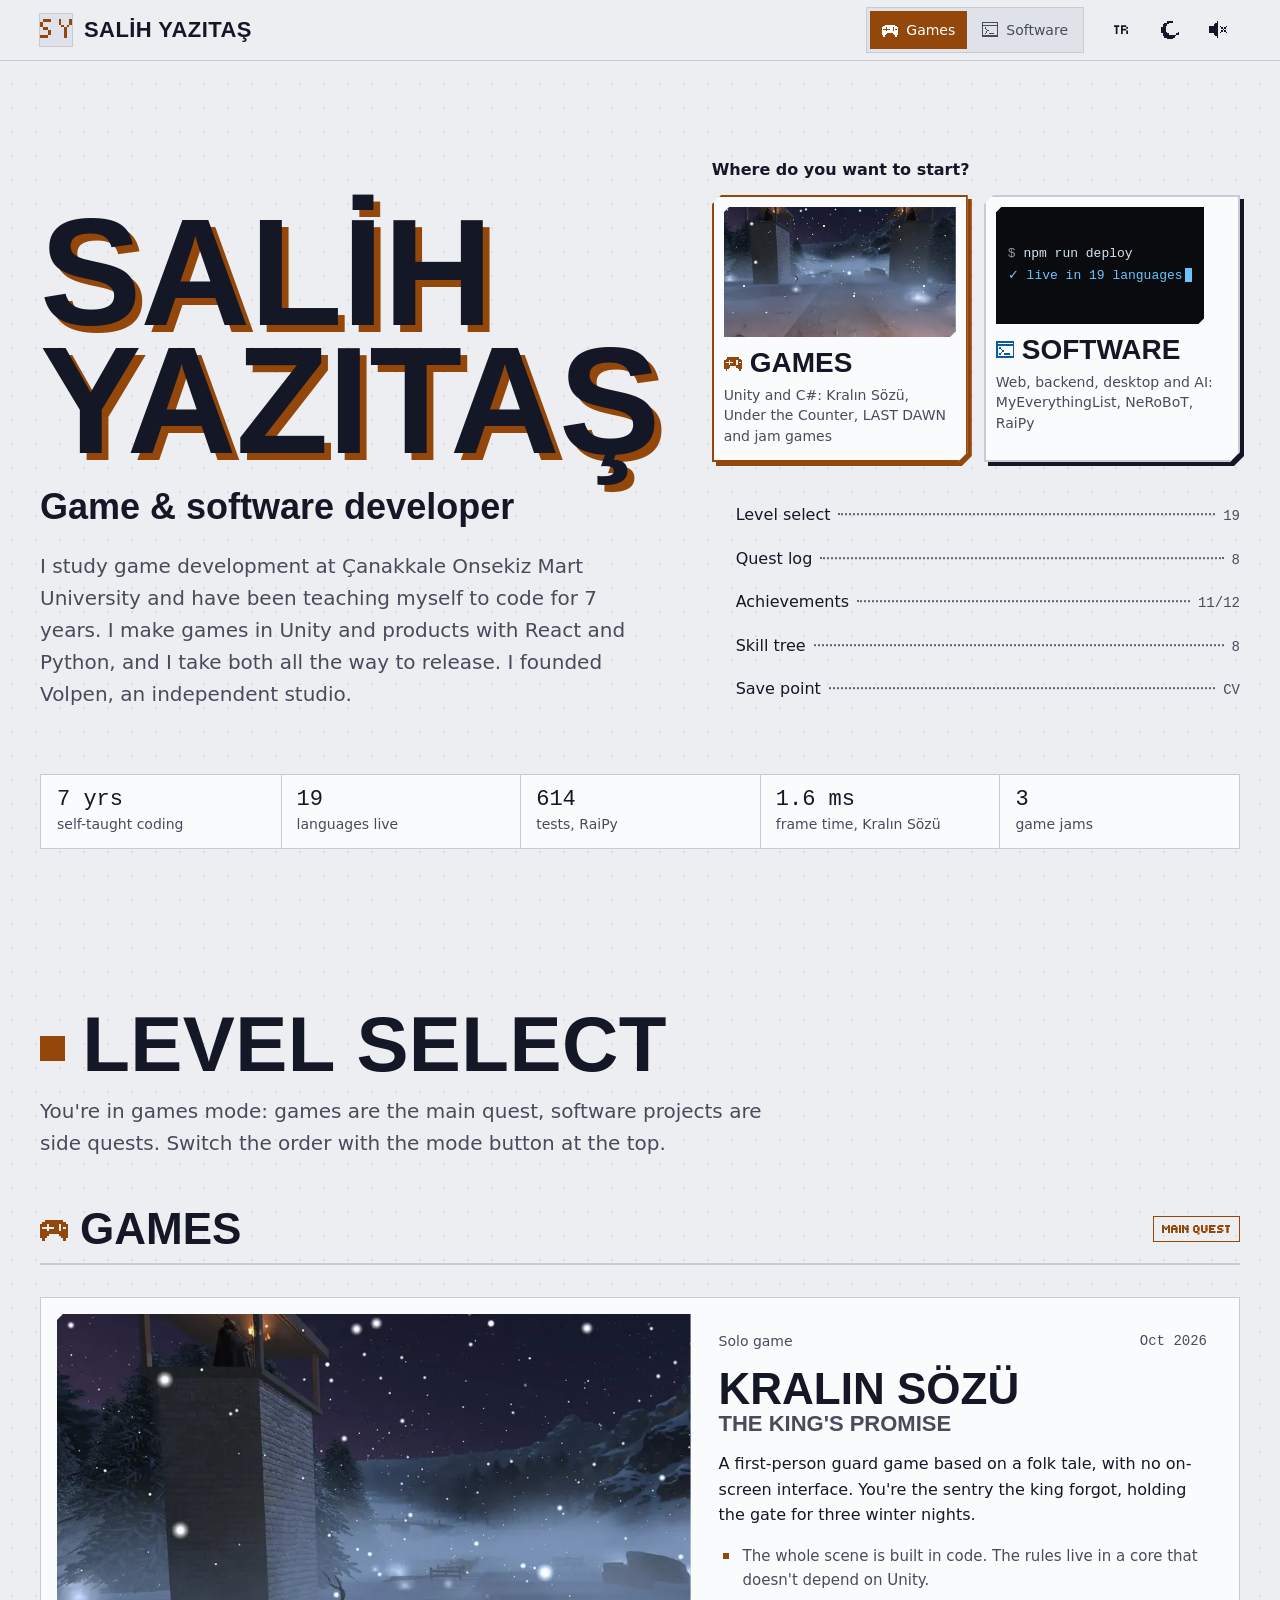
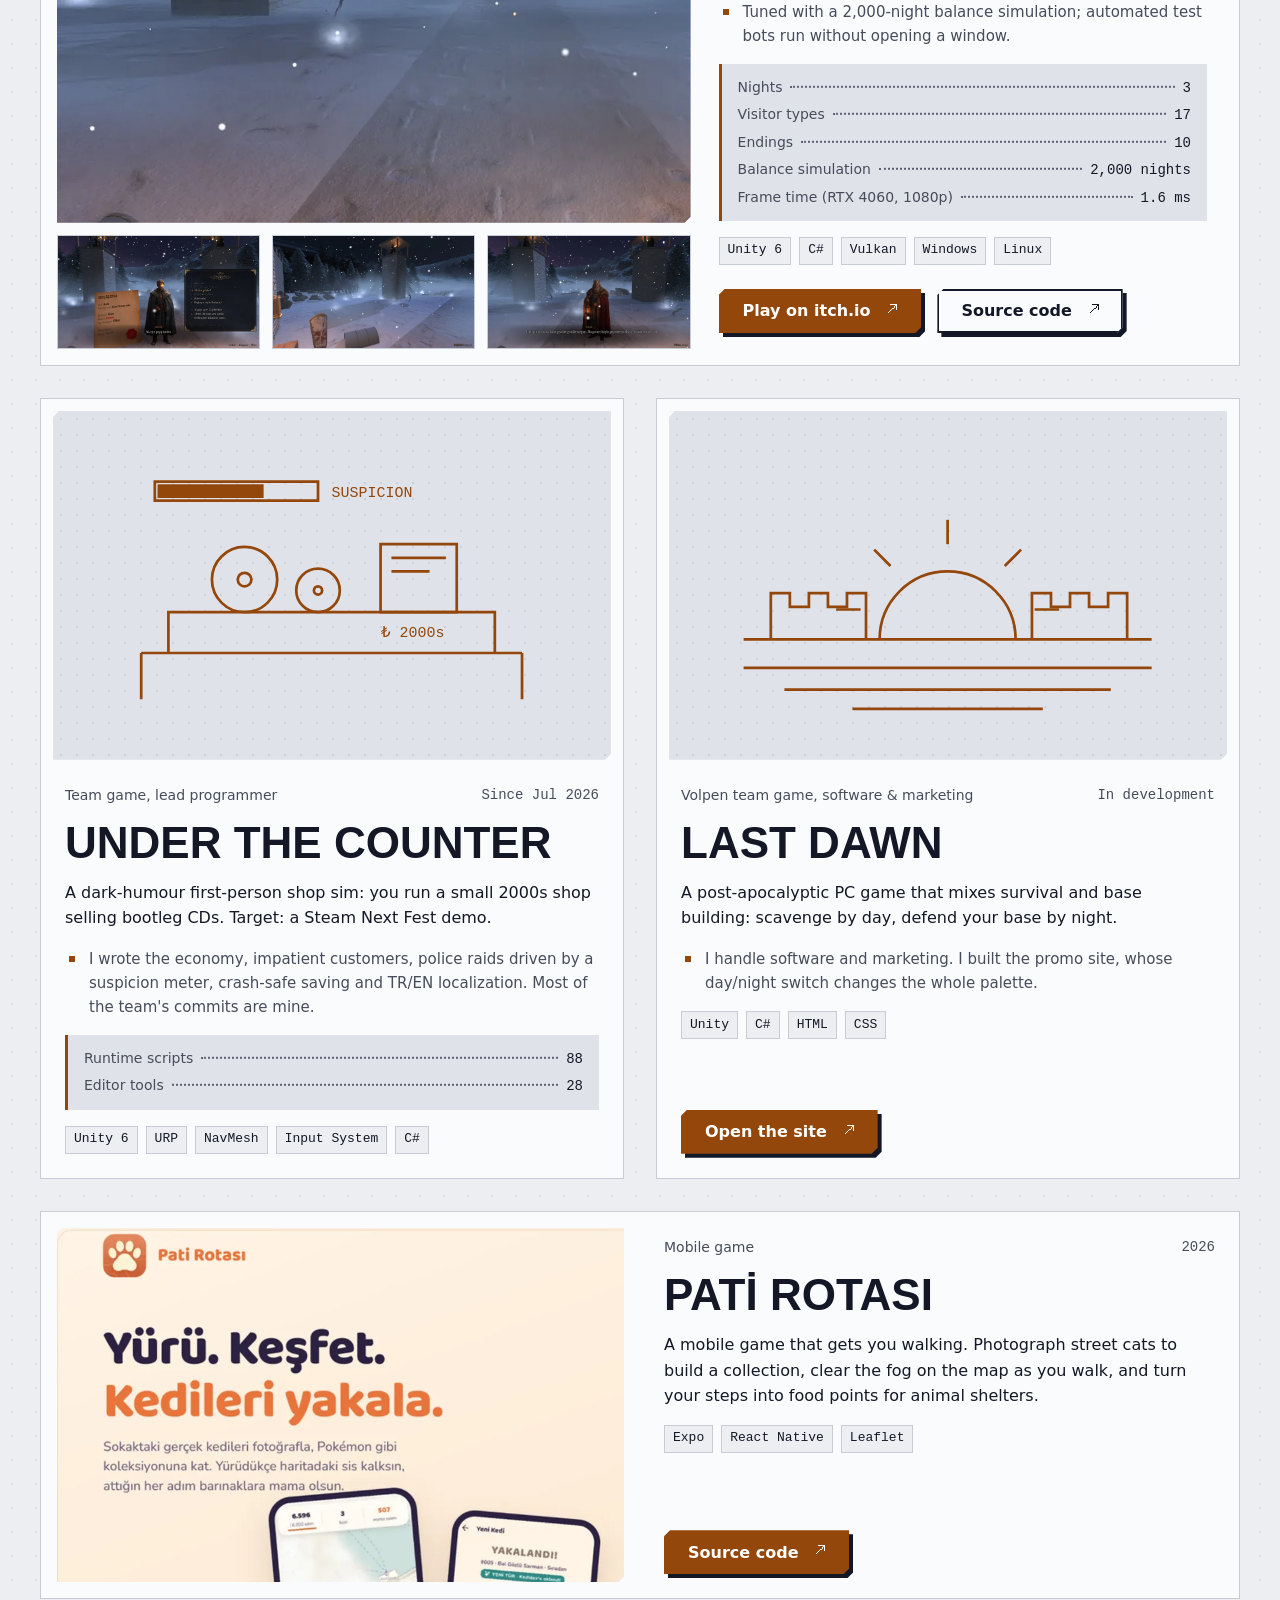
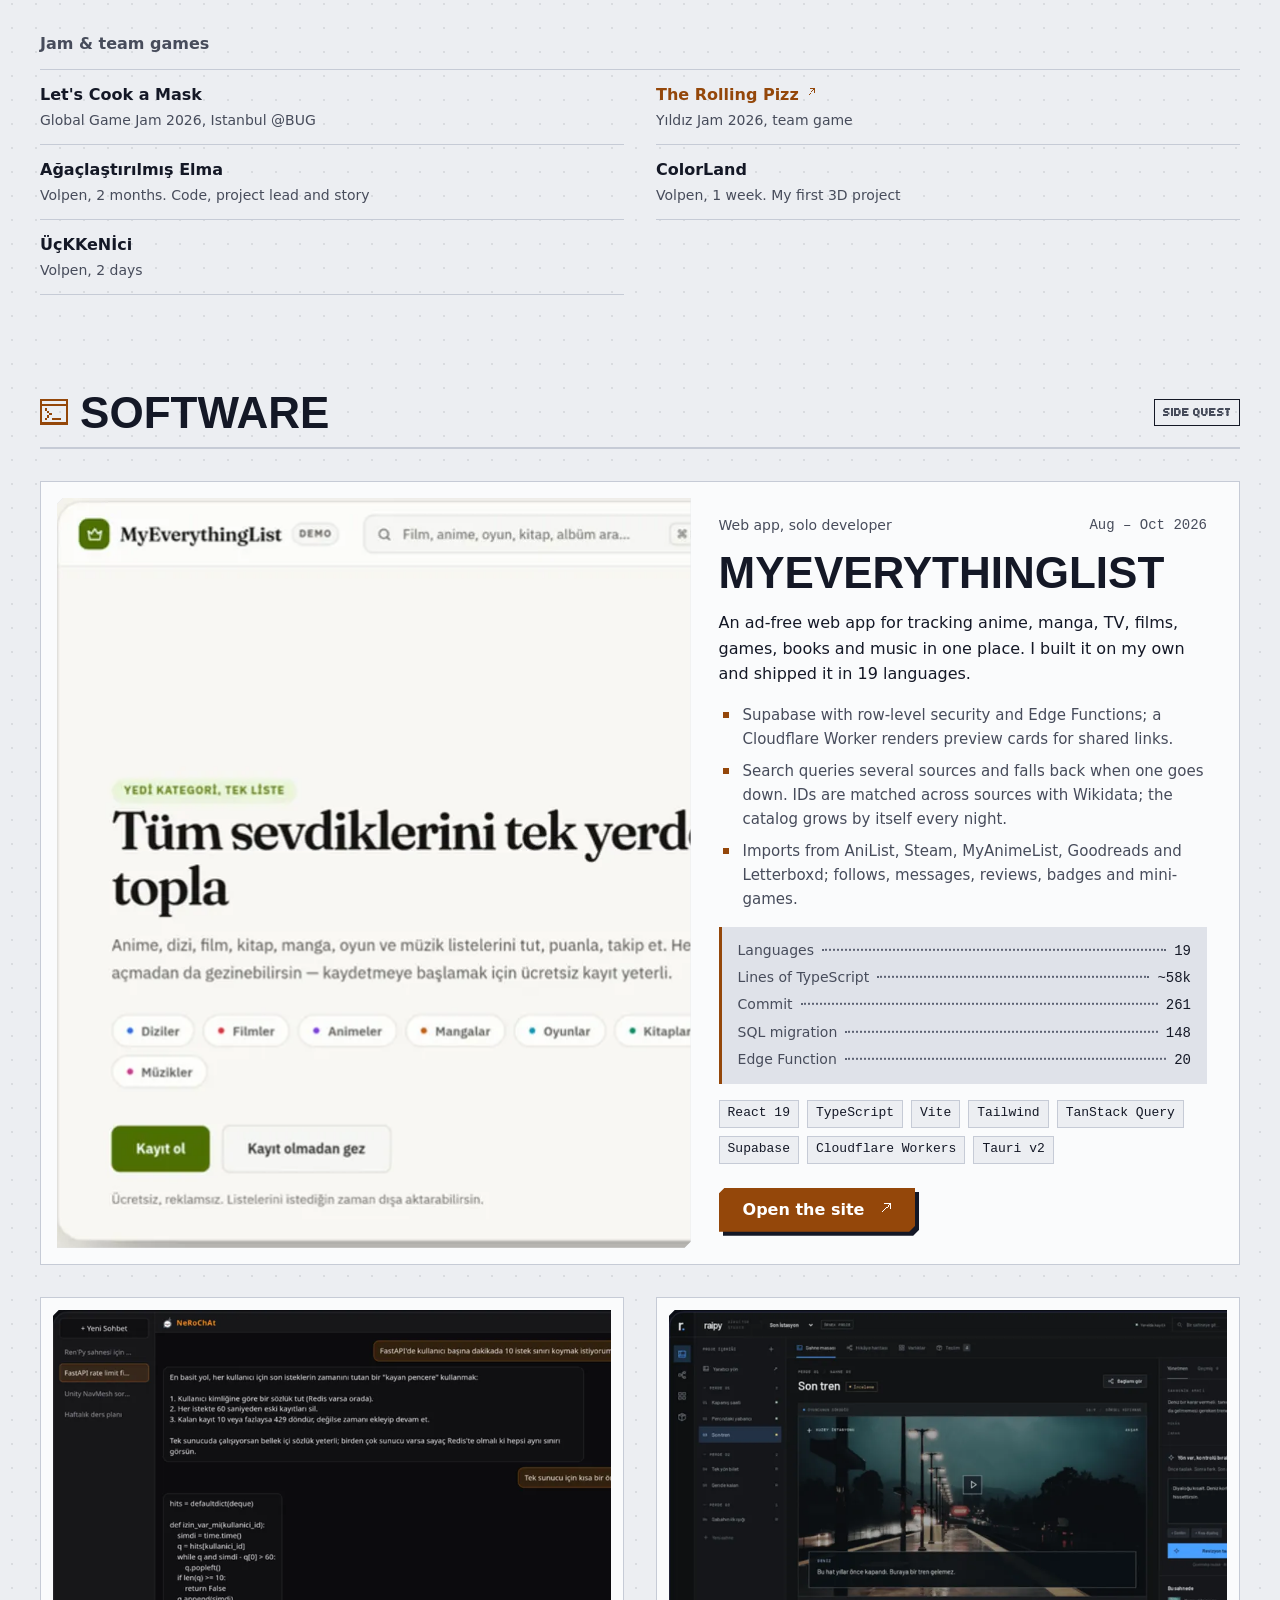
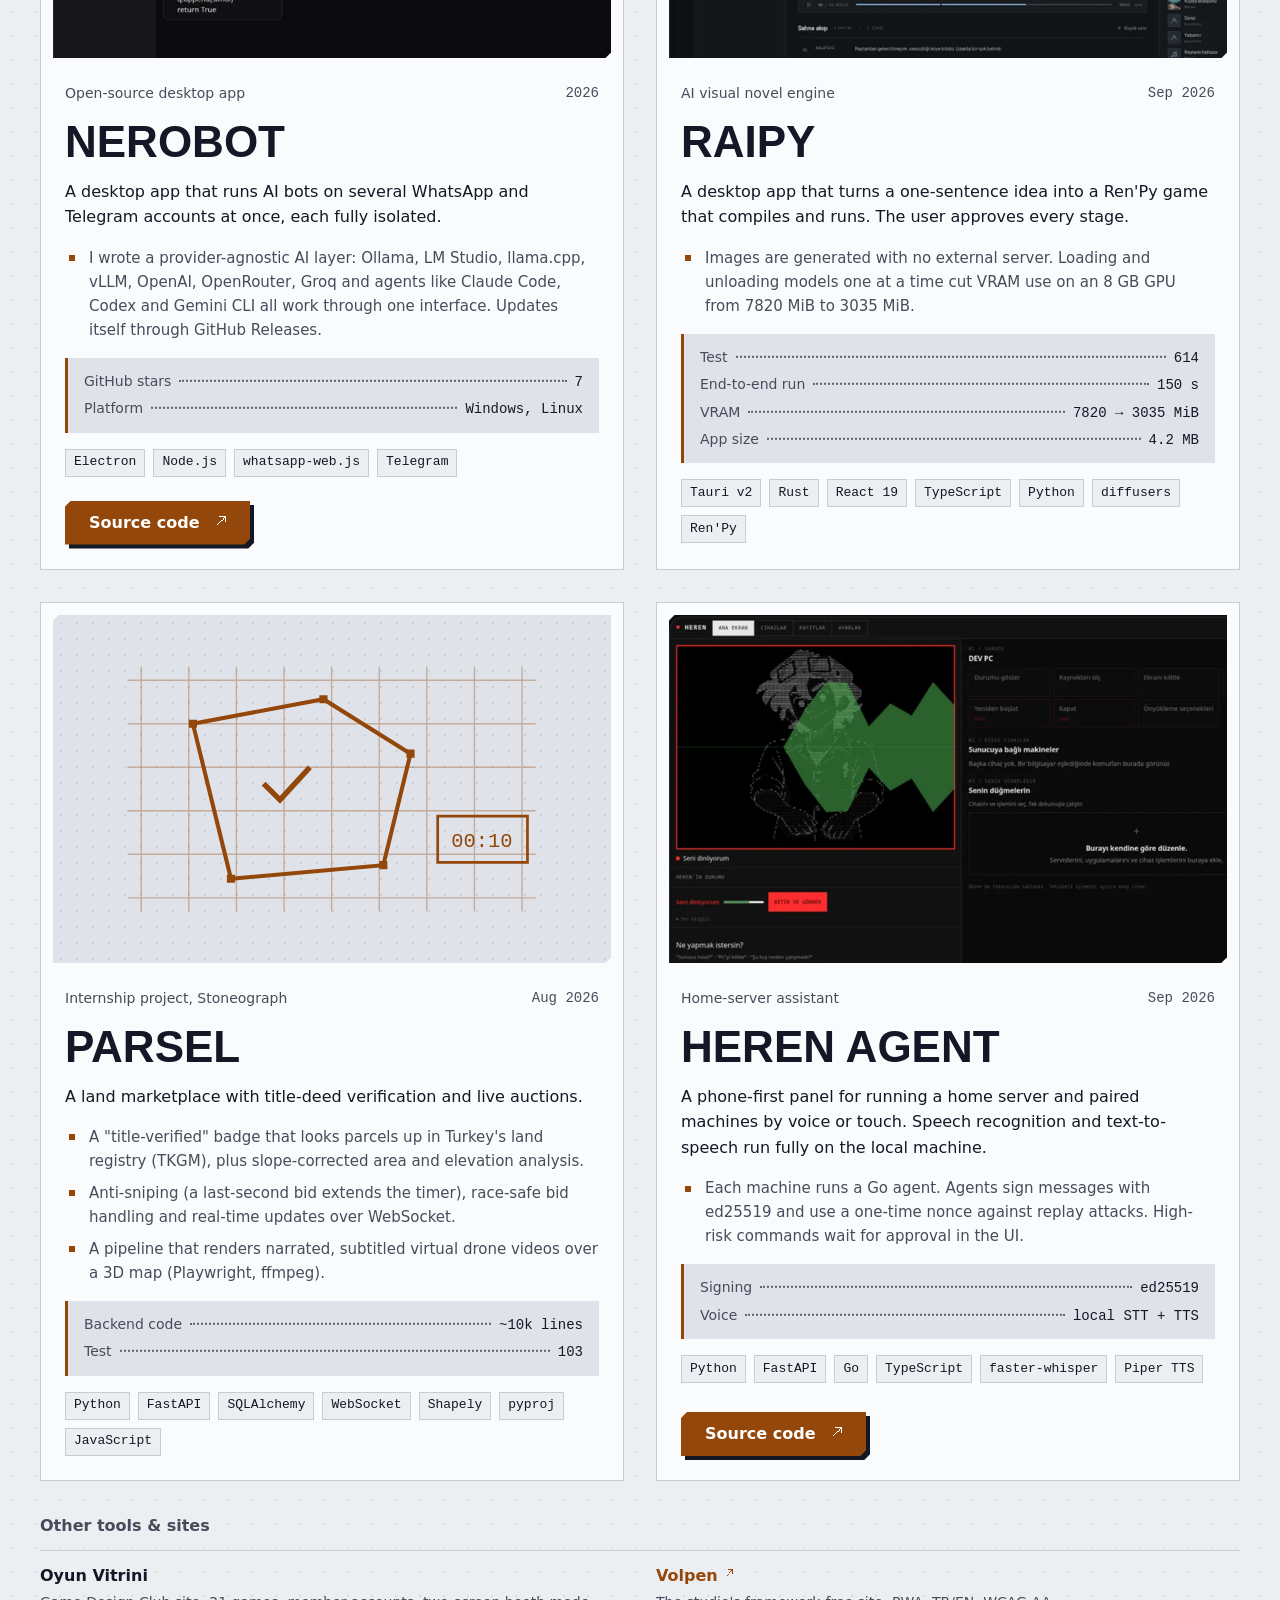
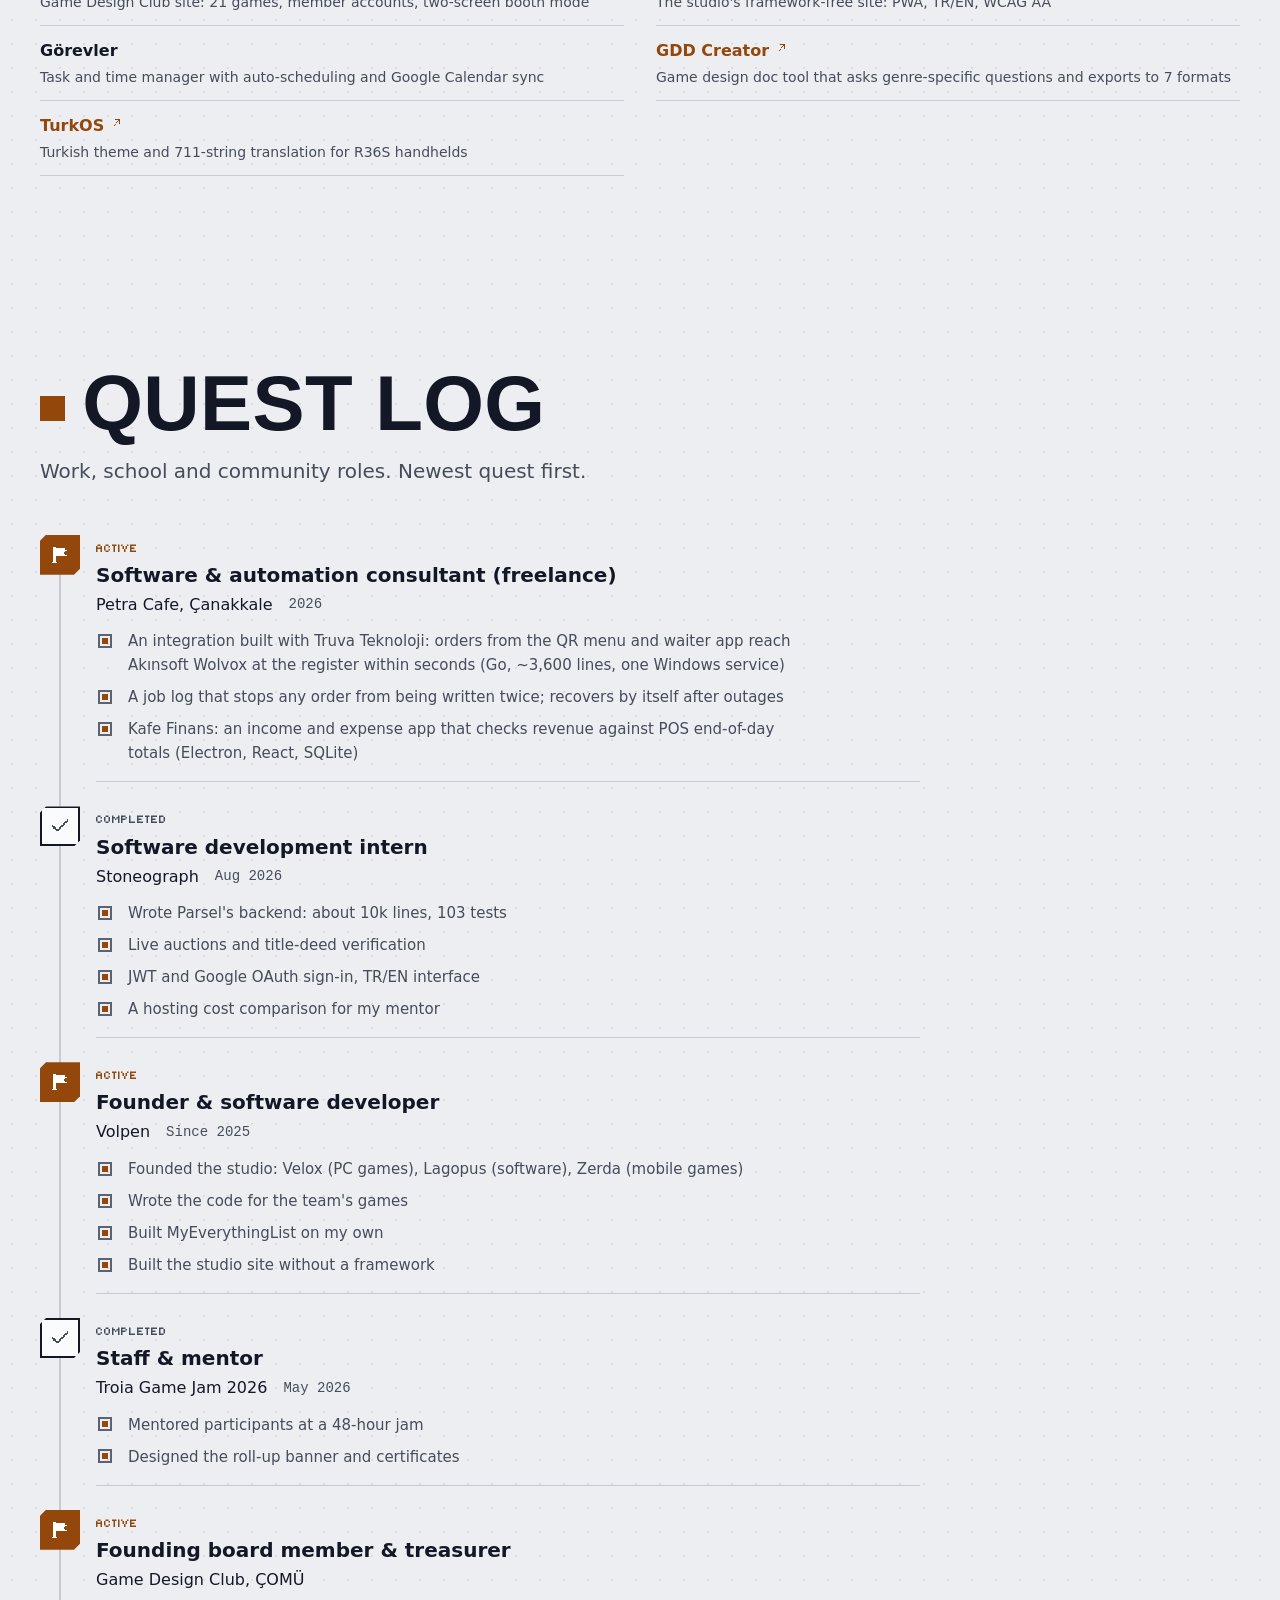
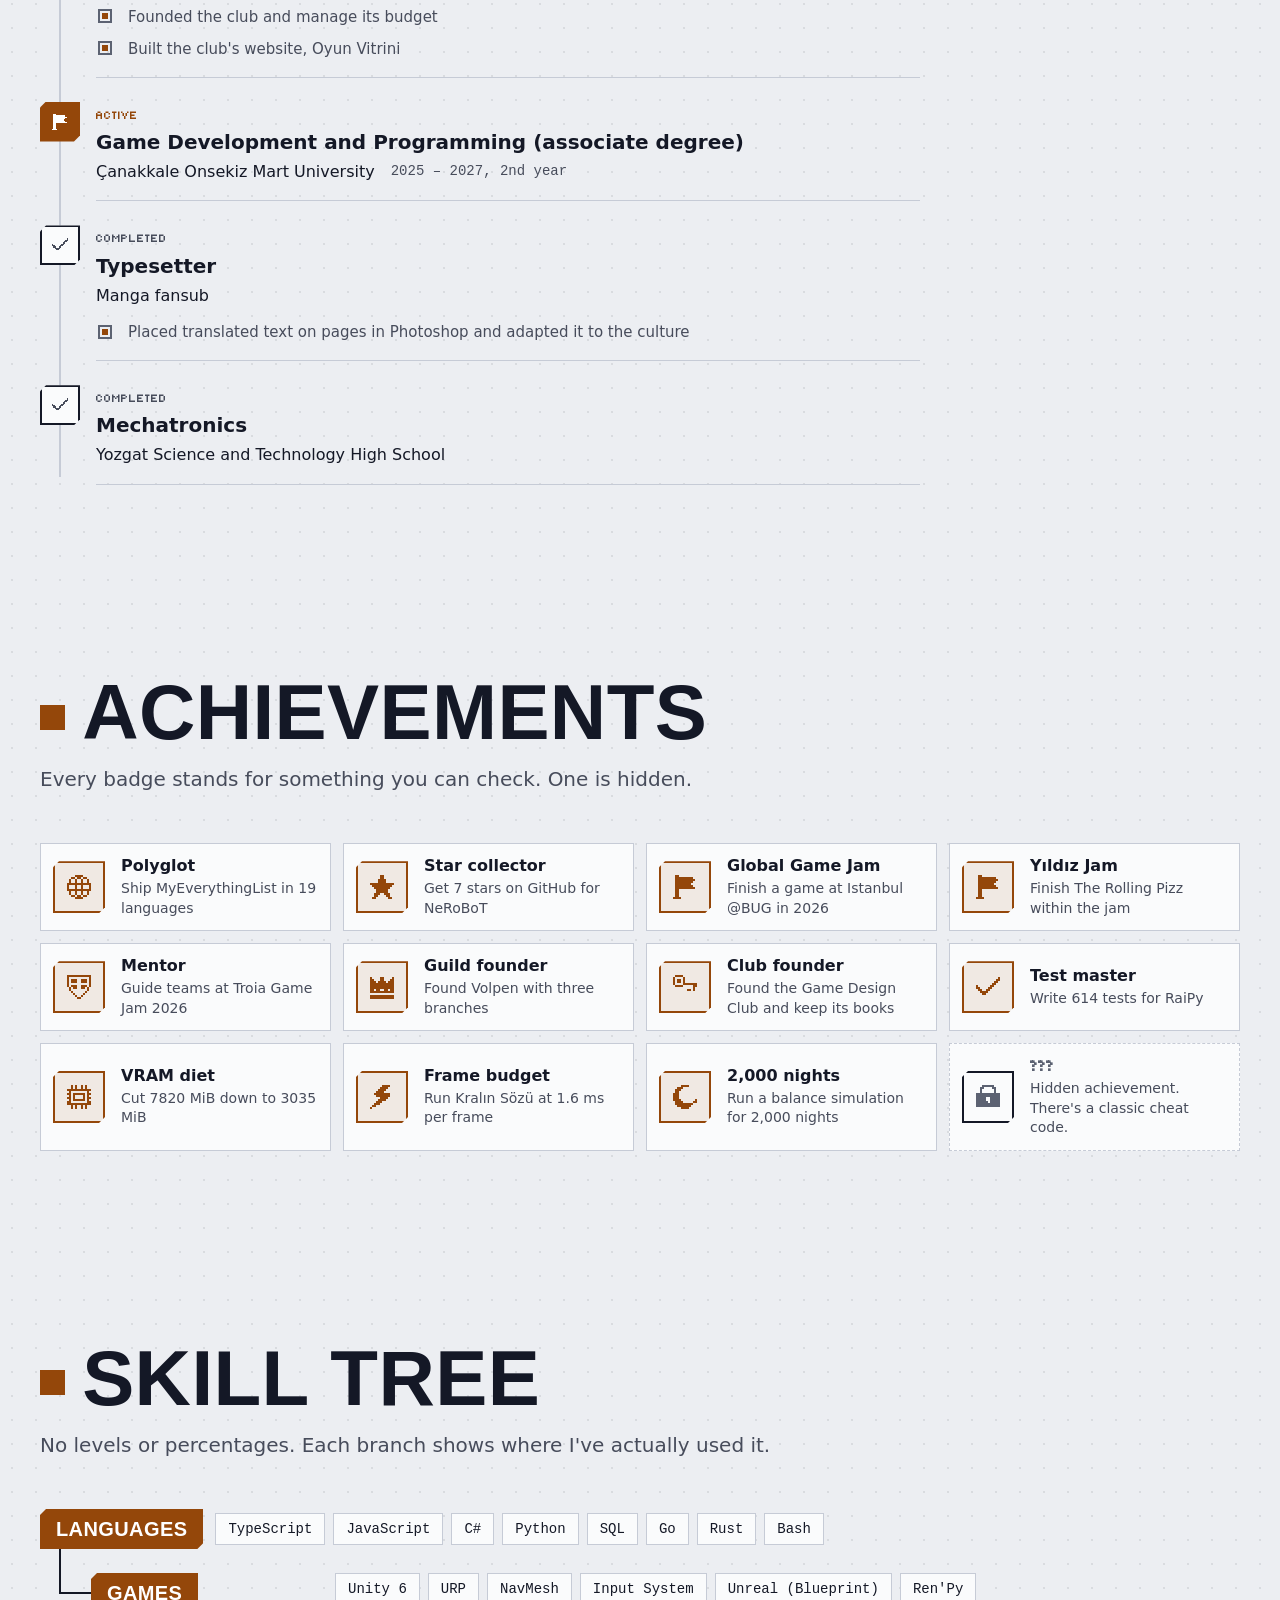
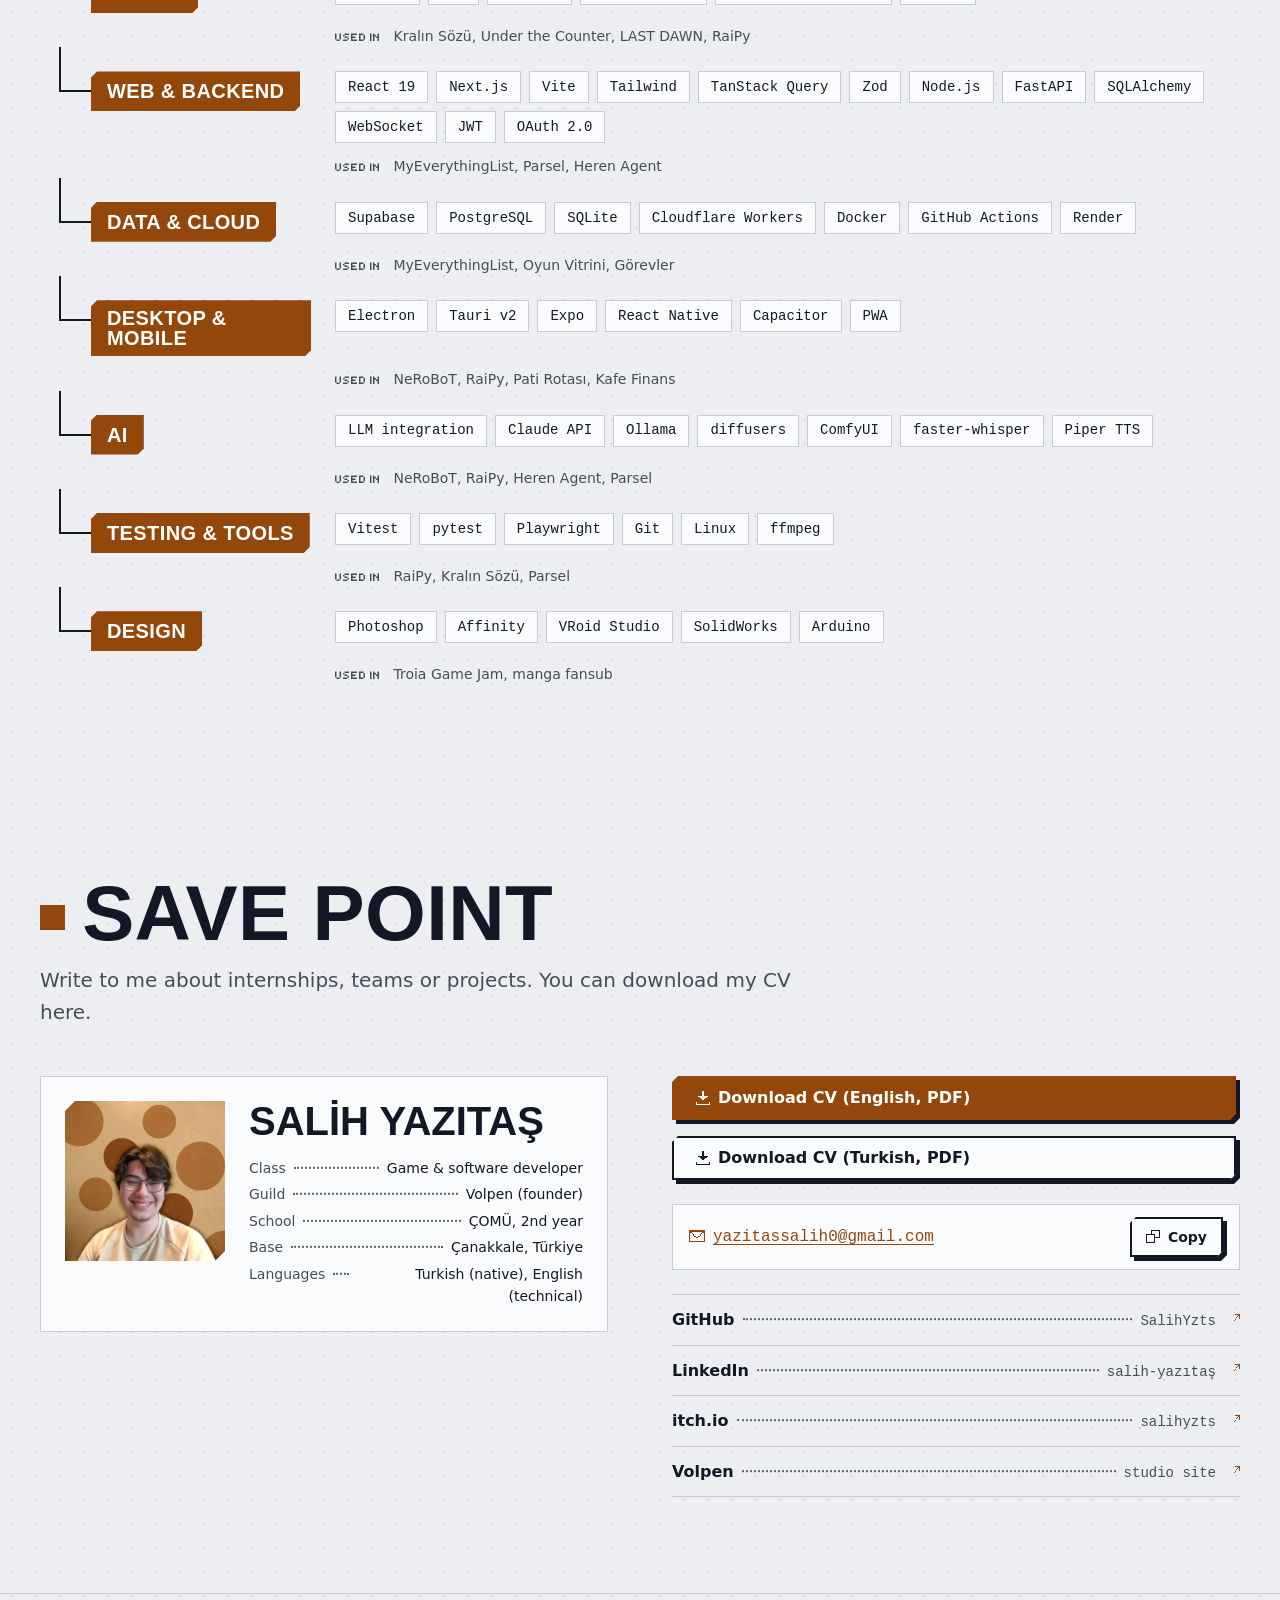
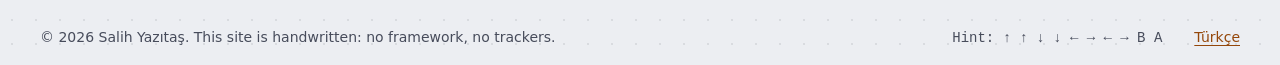
==== en/index.html @ 7999943c "Oyun temalı yeni tasarım: mod seçimi, görev günlüğü, başarımlar, yetenek ağacı - Çerçevesiz statik s" ====
<!doctype html>
<html lang="en" data-theme="dark" data-lens="game">
<head>
<meta charset="utf-8">
<meta name="viewport" content="width=device-width, initial-scale=1">
<title>Salih Yazıtaş · Game &amp; Software Developer</title>
<meta name="description" content="Salih Yazıtaş: game and software developer. Unity games (Kralın Sözü, Under the Counter), MyEverythingList live in 19 languages, open-source NeRoBoT and RaiPy. Founder of Volpen.">
<meta name="author" content="Salih Yazıtaş">
<link rel="canonical" href="https://salihyzts.github.io/en/">
<link rel="alternate" hreflang="tr" href="https://salihyzts.github.io/">
<link rel="alternate" hreflang="en" href="https://salihyzts.github.io/en/">
<link rel="alternate" hreflang="x-default" href="https://salihyzts.github.io/">
<meta name="color-scheme" content="dark light">
<meta name="theme-color" content="#10131d" media="(prefers-color-scheme: dark)">
<meta name="theme-color" content="#eceef2" media="(prefers-color-scheme: light)">
<meta property="og:type" content="profile">
<meta property="og:site_name" content="Salih Yazıtaş">
<meta property="og:title" content="Salih Yazıtaş · Game &amp; Software Developer">
<meta property="og:description" content="Salih Yazıtaş: game and software developer. Unity games (Kralın Sözü, Under the Counter), MyEverythingList live in 19 languages, open-source NeRoBoT and RaiPy. Founder of Volpen.">
<meta property="og:url" content="https://salihyzts.github.io/en/">
<meta property="og:locale" content="en_US">
<meta property="og:locale:alternate" content="tr_TR">
<meta property="og:image" content="https://salihyzts.github.io/assets/og/og-en.png">
<meta property="og:image:width" content="1200">
<meta property="og:image:height" content="630">
<meta property="og:image:alt" content="Salih Yazıtaş, game and software developer: mode select screen">
<meta property="profile:first_name" content="Salih">
<meta property="profile:last_name" content="Yazıtaş">
<meta name="twitter:card" content="summary_large_image">
<link rel="icon" href="/assets/favicon.svg" type="image/svg+xml">
<link rel="apple-touch-icon" href="/assets/apple-touch-icon.png">
<link rel="preload" href="/assets/fonts/big-shoulders-latin.woff2" as="font" type="font/woff2" crossorigin>
<link rel="preload" href="/assets/fonts/plex-sans-latin.woff2" as="font" type="font/woff2" crossorigin>
<link rel="stylesheet" href="/assets/css/fonts.css">
<link rel="stylesheet" href="/assets/css/site.css">
<script>
  // Boyamadan önce tema ve modu uygula (yanıp sönme olmasın)
  (function () {
    var d = document.documentElement, t = null, l = null;
    try { t = localStorage.getItem("theme"); l = localStorage.getItem("lens"); } catch (e) {}
    if (!t) t = matchMedia("(prefers-color-scheme: light)").matches ? "light" : "dark";
    d.dataset.theme = t;
    // ?mod=yazilim / ?mod=oyun ile paylaşılan bağlantı o modda açılsın
    var q = /[?&]mod=(oyun|game|yazilim|code)/.exec(location.search);
    if (q) l = /oyun|game/.test(q[1]) ? "game" : "code";
    if (l === "game" || l === "code") d.dataset.lens = l;
    d.classList.add("js");
  })();
</script>
<script type="application/ld+json">{"@context":"https://schema.org","@type":"Person","name":"Salih Yazıtaş","url":"https://salihyzts.github.io/en/","image":"https://salihyzts.github.io/assets/img/salih.webp","jobTitle":"Game & software developer","email":"mailto:yazitassalih0@gmail.com","address":{"@type":"PostalAddress","addressLocality":"Çanakkale","addressCountry":"TR"},"alumniOf":{"@type":"CollegeOrUniversity","name":"Çanakkale Onsekiz Mart Üniversitesi"},"founder":{"@type":"Organization","name":"Volpen","url":"https://salihyzts.github.io/VolpenWeb/"},"sameAs":["https://github.com/SalihYzts","https://www.linkedin.com/in/salih-yaz%C4%B1ta%C5%9F/","https://salihyzts.itch.io"],"knowsAbout":["Unity","C#","TypeScript","React","Python","FastAPI","Supabase","Electron","Tauri"]}</script>
</head>
<body>
<a class="skip" href="#main">Skip to content</a>

<header class="hud">
  <div class="wrap hud-inner">
    <a class="brand" href="/en/" aria-label="Salih Yazıtaş">
      <svg class="brand-mark" viewBox="0 0 12 12" aria-hidden="true" focusable="false"><path d="M1 2h3v1h-3zM7 2h1v1h-1zM11 2h1v1h-1zM0 3h1v1h-1zM7 3h1v1h-1zM11 3h1v1h-1zM0 4h1v1h-1zM8 4h1v1h-1zM10 4h1v1h-1zM1 5h2v1h-2zM9 5h1v1h-1zM3 6h1v1h-1zM9 6h1v1h-1zM3 7h1v1h-1zM9 7h1v1h-1zM0 8h3v1h-3zM9 8h1v1h-1z"/></svg>
      <span class="brand-name" lang="tr">Salih Yazıtaş</span>
    </a>
    <div class="lens-switch" role="group" aria-label="Mode">
      <button type="button" class="lens-btn" data-set-lens="game" aria-pressed="true"><svg class="px" viewBox="0 0 12 12" aria-hidden="true" focusable="false"><path d="M2 2h8v1h-8zM1 3h10v1h-10zM0 4h3v1h-3zM4 4h4v1h-4zM9 4h3v1h-3zM0 5h1v1h-1zM6 5h2v1h-2zM9 5h1v1h-1zM11 5h1v1h-1zM0 6h3v1h-3zM4 6h4v1h-4zM9 6h3v1h-3zM0 7h12v1h-12zM0 8h4v1h-4zM8 8h4v1h-4zM0 9h3v1h-3zM9 9h3v1h-3zM1 10h1v1h-1zM10 10h1v1h-1z"/></svg><span>Games</span></button>
      <button type="button" class="lens-btn" data-set-lens="code" aria-pressed="false"><svg class="px" viewBox="0 0 12 12" aria-hidden="true" focusable="false"><path d="M0 0h12v1h-12zM0 1h1v1h-1zM11 1h1v1h-1zM0 2h12v1h-12zM0 3h1v1h-1zM11 3h1v1h-1zM0 4h1v1h-1zM2 4h1v1h-1zM11 4h1v1h-1zM0 5h1v1h-1zM3 5h1v1h-1zM11 5h1v1h-1zM0 6h1v1h-1zM4 6h1v1h-1zM11 6h1v1h-1zM0 7h1v1h-1zM3 7h1v1h-1zM11 7h1v1h-1zM0 8h1v1h-1zM2 8h1v1h-1zM5 8h4v1h-4zM11 8h1v1h-1zM0 9h1v1h-1zM11 9h1v1h-1zM0 10h12v1h-12z"/></svg><span>Software</span></button>
    </div>
    <div class="tools">
      <a class="tool tool--lang" href="/" hreflang="tr" lang="tr" aria-label="Türkçe">TR</a>
      <button type="button" class="tool" data-theme-toggle aria-label="Light or dark theme"><svg class="px only-dark" viewBox="0 0 12 12" aria-hidden="true" focusable="false"><path d="M5 0h2v1h-2zM1 1h1v1h-1zM5 1h2v1h-2zM10 1h1v1h-1zM2 2h1v1h-1zM9 2h1v1h-1zM4 3h4v1h-4zM3 4h6v1h-6zM0 5h2v1h-2zM3 5h6v1h-6zM10 5h2v1h-2zM0 6h2v1h-2zM3 6h6v1h-6zM10 6h2v1h-2zM3 7h6v1h-6zM4 8h4v1h-4zM2 9h1v1h-1zM9 9h1v1h-1zM1 10h1v1h-1zM5 10h2v1h-2zM10 10h1v1h-1zM5 11h2v1h-2z"/></svg><svg class="px only-light" viewBox="0 0 12 12" aria-hidden="true" focusable="false"><path d="M4 0h4v1h-4zM2 1h3v1h-3zM1 2h3v1h-3zM1 3h2v1h-2zM0 4h3v1h-3zM0 5h3v1h-3zM0 6h3v1h-3zM0 7h4v1h-4zM11 7h1v1h-1zM1 8h4v1h-4zM10 8h2v1h-2zM1 9h9v1h-9zM2 10h7v1h-7zM4 11h4v1h-4z"/></svg></button>
      <button type="button" class="tool" data-sound-toggle aria-pressed="false" aria-label="Turn sound on" data-label-on="Turn sound off" data-label-off="Turn sound on"><svg class="px if-muted" viewBox="0 0 12 12" aria-hidden="true" focusable="false"><path d="M5 0h1v1h-1zM4 1h2v1h-2zM3 2h3v1h-3zM0 3h6v1h-6zM7 3h1v1h-1zM11 3h1v1h-1zM0 4h6v1h-6zM8 4h1v1h-1zM10 4h1v1h-1zM0 5h6v1h-6zM9 5h1v1h-1zM0 6h6v1h-6zM8 6h1v1h-1zM10 6h1v1h-1zM0 7h6v1h-6zM7 7h1v1h-1zM11 7h1v1h-1zM3 8h3v1h-3zM4 9h2v1h-2zM5 10h1v1h-1z"/></svg><svg class="px if-sound" viewBox="0 0 12 12" aria-hidden="true" focusable="false"><path d="M5 0h1v1h-1zM4 1h2v1h-2zM10 1h1v1h-1zM3 2h3v1h-3zM8 2h1v1h-1zM11 2h1v1h-1zM0 3h6v1h-6zM9 3h1v1h-1zM11 3h1v1h-1zM0 4h6v1h-6zM7 4h1v1h-1zM9 4h1v1h-1zM11 4h1v1h-1zM0 5h6v1h-6zM7 5h1v1h-1zM9 5h1v1h-1zM11 5h1v1h-1zM0 6h6v1h-6zM7 6h1v1h-1zM9 6h1v1h-1zM11 6h1v1h-1zM0 7h6v1h-6zM9 7h1v1h-1zM11 7h1v1h-1zM3 8h3v1h-3zM8 8h1v1h-1zM11 8h1v1h-1zM4 9h2v1h-2zM10 9h1v1h-1zM5 10h1v1h-1z"/></svg></button>
    </div>
  </div>
</header>

<main id="main">

  <section class="title-screen" aria-labelledby="hero-h">
    <div class="wrap hero-grid">
      <div class="hero-copy">
        <h1 id="hero-h" class="hero-name"><span class="hero-first" lang="tr">SALİH</span> <span class="hero-last" lang="tr">YAZITAŞ</span></h1>
        <p class="hero-role">Game &amp; software developer</p>
        <p class="hero-intro">I study game development at Çanakkale Onsekiz Mart University and have been teaching myself to code for 7 years. I make games in Unity and products with React and Python, and I take both all the way to release. I founded Volpen, an independent studio.</p>
      </div>

      <div class="hero-side">
        <p class="mode-q" id="mode-q">Where do you want to start?</p>
        <div class="mode-cards" role="group" aria-labelledby="mode-q">
          <button type="button" class="mode-card mode-card--game" data-set-lens="game" data-go="#seviyeler" aria-pressed="true">
            <span class="mode-screen" aria-hidden="true">
              <img src="/assets/img/kralin-sozu-thumb.webp" width="400" height="225" alt="">
              <span class="snow"></span>
            </span>
            <span class="mode-label"><svg class="px" viewBox="0 0 12 12" aria-hidden="true" focusable="false"><path d="M2 2h8v1h-8zM1 3h10v1h-10zM0 4h3v1h-3zM4 4h4v1h-4zM9 4h3v1h-3zM0 5h1v1h-1zM6 5h2v1h-2zM9 5h1v1h-1zM11 5h1v1h-1zM0 6h3v1h-3zM4 6h4v1h-4zM9 6h3v1h-3zM0 7h12v1h-12zM0 8h4v1h-4zM8 8h4v1h-4zM0 9h3v1h-3zM9 9h3v1h-3zM1 10h1v1h-1zM10 10h1v1h-1z"/></svg><span class="mode-title">Games</span></span>
            <span class="mode-text">Unity and C#: Kralın Sözü, Under the Counter, LAST DAWN and jam games</span>
          </button>
          <button type="button" class="mode-card mode-card--code" data-set-lens="code" data-go="#seviyeler" aria-pressed="false">
            <span class="mode-screen mode-screen--term" aria-hidden="true">
              <span class="term-line"><span class="term-prompt">$</span> npm run deploy</span>
              <span class="term-line term-ok">✓ live in 19 languages<span class="caret"></span></span>
            </span>
            <span class="mode-label"><svg class="px" viewBox="0 0 12 12" aria-hidden="true" focusable="false"><path d="M0 0h12v1h-12zM0 1h1v1h-1zM11 1h1v1h-1zM0 2h12v1h-12zM0 3h1v1h-1zM11 3h1v1h-1zM0 4h1v1h-1zM2 4h1v1h-1zM11 4h1v1h-1zM0 5h1v1h-1zM3 5h1v1h-1zM11 5h1v1h-1zM0 6h1v1h-1zM4 6h1v1h-1zM11 6h1v1h-1zM0 7h1v1h-1zM3 7h1v1h-1zM11 7h1v1h-1zM0 8h1v1h-1zM2 8h1v1h-1zM5 8h4v1h-4zM11 8h1v1h-1zM0 9h1v1h-1zM11 9h1v1h-1zM0 10h12v1h-12z"/></svg><span class="mode-title">Software</span></span>
            <span class="mode-text">Web, backend, desktop and AI: MyEverythingList, NeRoBoT, RaiPy</span>
          </button>
        </div>

        <nav class="main-menu" aria-label="Main menu">
          <ul>
            <li><a href="#seviyeler"><span class="mm-label"><span data-lens-only="game">Level select</span><span data-lens-only="code">~/projects</span></span><span class="mm-leader" aria-hidden="true"></span><span class="mm-count">19</span></a></li>
            <li><a href="#gorevler"><span class="mm-label"><span data-lens-only="game">Quest log</span><span data-lens-only="code">git log</span></span><span class="mm-leader" aria-hidden="true"></span><span class="mm-count">8</span></a></li>
            <li><a href="#basarimlar"><span class="mm-label"><span data-lens-only="game">Achievements</span><span data-lens-only="code">Milestones</span></span><span class="mm-leader" aria-hidden="true"></span><span class="mm-count"><span data-ach-count>11</span>/12</span></a></li>
            <li><a href="#yetenekler"><span class="mm-label"><span data-lens-only="game">Skill tree</span><span data-lens-only="code">package.json</span></span><span class="mm-leader" aria-hidden="true"></span><span class="mm-count">8</span></a></li>
            <li><a href="#kayit"><span class="mm-label"><span data-lens-only="game">Save point</span><span data-lens-only="code">Contact</span></span><span class="mm-leader" aria-hidden="true"></span><span class="mm-count">CV</span></a></li>
          </ul>
        </nav>
      </div>
    </div>

    <div class="wrap">
      <dl class="statusbar" aria-label="Quick stats">
        <div><dt>self-taught coding</dt><dd>7 yrs</dd></div>
        <div><dt>languages live</dt><dd>19</dd></div>
        <div><dt>tests, RaiPy</dt><dd>614</dd></div>
        <div><dt>frame time, Kralın Sözü</dt><dd>1.6 ms</dd></div>
        <div><dt>game jams</dt><dd>3</dd></div>
      </dl>
    </div>
  </section>

  <section class="section" id="seviyeler" aria-labelledby="seviyeler-h">
    <div class="wrap">
      
      <header class="section-head">
        <h2 id="seviyeler-h"><span data-lens-only="game">Level select</span><span data-lens-only="code" class="h-code" lang="en">~/projects</span></h2>
        <p class="section-intro"><span data-lens-only="game">You're in games mode: games are the main quest, software projects are side quests. Switch the order with the mode button at the top.</span><span data-lens-only="code">You're in software mode: software projects are the main quest, games are side quests. Switch the order with the mode button at the top.</span></p>
      </header>
      <div class="tracks" data-tracks>
        
    <section class="track" id="track-game" data-track="game" aria-labelledby="track-game-h">
      <h3 class="track-head" id="track-game-h">
        <svg class="px px--lg" viewBox="0 0 12 12" aria-hidden="true" focusable="false"><path d="M2 2h8v1h-8zM1 3h10v1h-10zM0 4h3v1h-3zM4 4h4v1h-4zM9 4h3v1h-3zM0 5h1v1h-1zM6 5h2v1h-2zM9 5h1v1h-1zM11 5h1v1h-1zM0 6h3v1h-3zM4 6h4v1h-4zM9 6h3v1h-3zM0 7h12v1h-12zM0 8h4v1h-4zM8 8h4v1h-4zM0 9h3v1h-3zM9 9h3v1h-3zM1 10h1v1h-1zM10 10h1v1h-1z"/></svg>
        <span class="track-name">Games</span>
        <span class="track-rank" data-rank-for="game"><span data-lens-only="game">Main quest</span><span data-lens-only="code">Side quest</span></span>
      </h3>
      <div class="qc-list">
      <article class="qc qc--featured" id="kralin-sozu">
        <div class="qc-media">
          <div class="qc-screen"><img src="/assets/img/kralin-sozu-gate_view.webp" width="1200" height="675" alt="Kralın Sözü: the gate between two watchtowers on a snowy night" loading="lazy" decoding="async"></div>
        <ul class="qc-gallery"><li><img src="/assets/img/kralin-sozu-papers.webp" width="1200" height="675" alt="Checking a visitor's papers" loading="lazy" decoding="async"></li><li><img src="/assets/img/kralin-sozu-wolves.webp" width="1200" height="675" alt="Wolves approaching in the dark" loading="lazy" decoding="async"></li><li><img src="/assets/img/kralin-sozu-king_promise.webp" width="1200" height="675" alt="The moment the king makes his promise" loading="lazy" decoding="async"></li></ul>
        </div>
        <div class="qc-body">
          <p class="qc-kind"><span>Solo game</span><span class="qc-date">Oct 2026</span></p>
          <h4 class="qc-title" lang="tr">Kralın Sözü <span class="qc-sub" lang="en">The King's Promise</span></h4>
          <p class="qc-pitch">A first-person guard game based on a folk tale, with no on-screen interface. You're the sentry the king forgot, holding the gate for three winter nights.</p>
          <ul class="qc-points"><li>The whole scene is built in code. The rules live in a core that doesn't depend on Unity.</li><li>Tuned with a 2,000-night balance simulation; automated test bots run without opening a window.</li></ul>
          
        <dl class="stat-sheet" aria-label="Stats">
          <div><dt>Nights</dt><dd>3</dd></div><div><dt>Visitor types</dt><dd>17</dd></div><div><dt>Endings</dt><dd>10</dd></div><div><dt>Balance simulation</dt><dd>2,000 nights</dd></div><div><dt>Frame time (RTX 4060, 1080p)</dt><dd>1.6 ms</dd></div>
        </dl>
          
        <ul class="inventory" aria-label="Inventory"><li>Unity 6</li><li>C#</li><li>Vulkan</li><li>Windows</li><li>Linux</li></ul>
          <p class="qc-links"><a class="btn btn--primary" href="https://salihyzts.itch.io/kralin-sozu" target="_blank" rel="noopener">Play on itch.io<svg class="px px--ext" viewBox="0 0 12 12" aria-hidden="true" focusable="false"><path d="M6 0h6v1h-6zM10 1h2v1h-2zM9 2h1v1h-1zM11 2h1v1h-1zM8 3h1v1h-1zM11 3h1v1h-1zM7 4h1v1h-1zM11 4h1v1h-1zM6 5h1v1h-1zM5 6h1v1h-1zM4 7h1v1h-1z"/></svg><span class="sr">(opens in a new tab)</span></a><a class="btn btn--ghost" href="https://github.com/SalihYzts/kralin-sozu" target="_blank" rel="noopener">Source code<svg class="px px--ext" viewBox="0 0 12 12" aria-hidden="true" focusable="false"><path d="M6 0h6v1h-6zM10 1h2v1h-2zM9 2h1v1h-1zM11 2h1v1h-1zM8 3h1v1h-1zM11 3h1v1h-1zM7 4h1v1h-1zM11 4h1v1h-1zM6 5h1v1h-1zM5 6h1v1h-1zM4 7h1v1h-1z"/></svg><span class="sr">(opens in a new tab)</span></a></p>
        </div>
      </article>
      <article class="qc qc--art" id="under-the-counter">
        <div class="qc-media">
          <div class="qc-screen"><svg class="art" viewBox="0 0 320 200" role="img" aria-label="Drawing of a shop counter, CDs and a suspicion meter">
      <g fill="none" stroke="currentColor" stroke-width="2">
        <path d="M20 150h280M20 150v34M300 150v34M40 120h240v30H40z"/>
        <circle cx="96" cy="96" r="24"/><circle cx="96" cy="96" r="5"/>
        <circle cx="150" cy="104" r="16"/><circle cx="150" cy="104" r="3"/>
        <path d="M196 70h56v50h-56zM204 80h40M204 90h28"/>
        <path d="M30 24h120v14H30z"/>
      </g>
      <path d="M32 26h78v10H32z" fill="currentColor"/>
      <text x="160" y="35" fill="currentColor" font-family="IBM Plex Mono, monospace" font-size="11">SUSPICION</text>
      <text x="196" y="138" fill="currentColor" font-family="IBM Plex Mono, monospace" font-size="11">₺ 2000s</text>
    </svg></div>
        </div>
        <div class="qc-body">
          <p class="qc-kind"><span>Team game, lead programmer</span><span class="qc-date">Since Jul 2026</span></p>
          <h4 class="qc-title" lang="en">Under the Counter</h4>
          <p class="qc-pitch">A dark-humour first-person shop sim: you run a small 2000s shop selling bootleg CDs. Target: a Steam Next Fest demo.</p>
          <ul class="qc-points"><li>I wrote the economy, impatient customers, police raids driven by a suspicion meter, crash-safe saving and TR/EN localization. Most of the team's commits are mine.</li></ul>
          
        <dl class="stat-sheet" aria-label="Stats">
          <div><dt>Runtime scripts</dt><dd>88</dd></div><div><dt>Editor tools</dt><dd>28</dd></div>
        </dl>
          
        <ul class="inventory" aria-label="Inventory"><li>Unity 6</li><li>URP</li><li>NavMesh</li><li>Input System</li><li>C#</li></ul>
          
        </div>
      </article>
      <article class="qc qc--art" id="last-dawn">
        <div class="qc-media">
          <div class="qc-screen"><svg class="art" viewBox="0 0 320 200" role="img" aria-label="Drawing of a sun rising behind a base wall">
      <g fill="none" stroke="currentColor" stroke-width="2">
        <path d="M110 140a50 50 0 0 1 100 0"/>
        <path d="M160 70v-18M118 86l-12-12M202 86l12-12M96 118H78M224 118h18"/>
        <path d="M10 140h300"/>
        <path d="M30 140v-34h14v10h14v-10h14v10h14v-10h14v34M222 140v-34h14v10h14v-10h14v10h14v-10h14v34"/>
      </g>
      <g fill="currentColor"><path d="M10 160h300v2H10zM40 176h240v2H40zM90 190h140v2H90z"/></g>
    </svg></div>
        </div>
        <div class="qc-body">
          <p class="qc-kind"><span>Volpen team game, software &amp; marketing</span><span class="qc-date">In development</span></p>
          <h4 class="qc-title" lang="en">LAST DAWN</h4>
          <p class="qc-pitch">A post-apocalyptic PC game that mixes survival and base building: scavenge by day, defend your base by night.</p>
          <ul class="qc-points"><li>I handle software and marketing. I built the promo site, whose day/night switch changes the whole palette.</li></ul>
          
          
        <ul class="inventory" aria-label="Inventory"><li>Unity</li><li>C#</li><li>HTML</li><li>CSS</li></ul>
          <p class="qc-links"><a class="btn btn--primary" href="https://salihyzts.github.io/Last-Down-WEB/" target="_blank" rel="noopener">Open the site<svg class="px px--ext" viewBox="0 0 12 12" aria-hidden="true" focusable="false"><path d="M6 0h6v1h-6zM10 1h2v1h-2zM9 2h1v1h-1zM11 2h1v1h-1zM8 3h1v1h-1zM11 3h1v1h-1zM7 4h1v1h-1zM11 4h1v1h-1zM6 5h1v1h-1zM5 6h1v1h-1zM4 7h1v1h-1z"/></svg><span class="sr">(opens in a new tab)</span></a></p>
        </div>
      </article>
      <article class="qc" id="pati-rotasi">
        <div class="qc-media">
          <div class="qc-screen"><img src="/assets/img/pati-rotasi.webp" width="960" height="748" alt="Pati Rotası promo screen with two phone screenshots" loading="lazy" decoding="async"></div>
        </div>
        <div class="qc-body">
          <p class="qc-kind"><span>Mobile game</span><span class="qc-date">2026</span></p>
          <h4 class="qc-title" lang="tr">Pati Rotası</h4>
          <p class="qc-pitch">A mobile game that gets you walking. Photograph street cats to build a collection, clear the fog on the map as you walk, and turn your steps into food points for animal shelters.</p>
          
          
          
        <ul class="inventory" aria-label="Inventory"><li>Expo</li><li>React Native</li><li>Leaflet</li></ul>
          <p class="qc-links"><a class="btn btn--primary" href="https://github.com/SalihYzts/pati-rotasi" target="_blank" rel="noopener">Source code<svg class="px px--ext" viewBox="0 0 12 12" aria-hidden="true" focusable="false"><path d="M6 0h6v1h-6zM10 1h2v1h-2zM9 2h1v1h-1zM11 2h1v1h-1zM8 3h1v1h-1zM11 3h1v1h-1zM7 4h1v1h-1zM11 4h1v1h-1zM6 5h1v1h-1zM5 6h1v1h-1zM4 7h1v1h-1z"/></svg><span class="sr">(opens in a new tab)</span></a></p>
        </div>
      </article></div>
      
      <div class="minor">
        <h4 class="minor-title">Jam &amp; team games</h4>
        <ul class="minor-list">
          <li><span class="minor-name">Let's Cook a Mask</span><span class="minor-note">Global Game Jam 2026, Istanbul @BUG</span></li><li><a href="https://tce81.itch.io/the-rolling-pizz" target="_blank" rel="noopener"><span class="minor-name">The Rolling Pizz</span><svg class="px px--ext" viewBox="0 0 12 12" aria-hidden="true" focusable="false"><path d="M6 0h6v1h-6zM10 1h2v1h-2zM9 2h1v1h-1zM11 2h1v1h-1zM8 3h1v1h-1zM11 3h1v1h-1zM7 4h1v1h-1zM11 4h1v1h-1zM6 5h1v1h-1zM5 6h1v1h-1zM4 7h1v1h-1z"/></svg><span class="sr">(opens in a new tab)</span></a><span class="minor-note">Yıldız Jam 2026, team game</span></li><li><span class="minor-name">Ağaçlaştırılmış Elma</span><span class="minor-note">Volpen, 2 months. Code, project lead and story</span></li><li><span class="minor-name">ColorLand</span><span class="minor-note">Volpen, 1 week. My first 3D project</span></li><li><span class="minor-name">ÜçKKeNİci</span><span class="minor-note">Volpen, 2 days</span></li>
        </ul>
      </div>
    </section>
        
    <section class="track" id="track-code" data-track="code" aria-labelledby="track-code-h">
      <h3 class="track-head" id="track-code-h">
        <svg class="px px--lg" viewBox="0 0 12 12" aria-hidden="true" focusable="false"><path d="M0 0h12v1h-12zM0 1h1v1h-1zM11 1h1v1h-1zM0 2h12v1h-12zM0 3h1v1h-1zM11 3h1v1h-1zM0 4h1v1h-1zM2 4h1v1h-1zM11 4h1v1h-1zM0 5h1v1h-1zM3 5h1v1h-1zM11 5h1v1h-1zM0 6h1v1h-1zM4 6h1v1h-1zM11 6h1v1h-1zM0 7h1v1h-1zM3 7h1v1h-1zM11 7h1v1h-1zM0 8h1v1h-1zM2 8h1v1h-1zM5 8h4v1h-4zM11 8h1v1h-1zM0 9h1v1h-1zM11 9h1v1h-1zM0 10h12v1h-12z"/></svg>
        <span class="track-name">Software</span>
        <span class="track-rank" data-rank-for="code"><span data-lens-only="game">Side quest</span><span data-lens-only="code">Main quest</span></span>
      </h3>
      <div class="qc-list">
      <article class="qc qc--featured" id="myeverythinglist">
        <div class="qc-media">
          <div class="qc-screen"><img src="/assets/img/myeverythinglist.webp" width="960" height="748" alt="MyEverythingList home page" loading="lazy" decoding="async"></div>
        </div>
        <div class="qc-body">
          <p class="qc-kind"><span>Web app, solo developer</span><span class="qc-date">Aug – Oct 2026</span></p>
          <h4 class="qc-title" lang="en">MyEverythingList</h4>
          <p class="qc-pitch">An ad-free web app for tracking anime, manga, TV, films, games, books and music in one place. I built it on my own and shipped it in 19 languages.</p>
          <ul class="qc-points"><li>Supabase with row-level security and Edge Functions; a Cloudflare Worker renders preview cards for shared links.</li><li>Search queries several sources and falls back when one goes down. IDs are matched across sources with Wikidata; the catalog grows by itself every night.</li><li>Imports from AniList, Steam, MyAnimeList, Goodreads and Letterboxd; follows, messages, reviews, badges and mini-games.</li></ul>
          
        <dl class="stat-sheet" aria-label="Stats">
          <div><dt>Languages</dt><dd>19</dd></div><div><dt>Lines of TypeScript</dt><dd>~58k</dd></div><div><dt>Commit</dt><dd>261</dd></div><div><dt>SQL migration</dt><dd>148</dd></div><div><dt>Edge Function</dt><dd>20</dd></div>
        </dl>
          
        <ul class="inventory" aria-label="Inventory"><li>React 19</li><li>TypeScript</li><li>Vite</li><li>Tailwind</li><li>TanStack Query</li><li>Supabase</li><li>Cloudflare Workers</li><li>Tauri v2</li></ul>
          <p class="qc-links"><a class="btn btn--primary" href="https://liste-programi.yazitassalih0.workers.dev/" target="_blank" rel="noopener">Open the site<svg class="px px--ext" viewBox="0 0 12 12" aria-hidden="true" focusable="false"><path d="M6 0h6v1h-6zM10 1h2v1h-2zM9 2h1v1h-1zM11 2h1v1h-1zM8 3h1v1h-1zM11 3h1v1h-1zM7 4h1v1h-1zM11 4h1v1h-1zM6 5h1v1h-1zM5 6h1v1h-1zM4 7h1v1h-1z"/></svg><span class="sr">(opens in a new tab)</span></a></p>
        </div>
      </article>
      <article class="qc" id="nerobot">
        <div class="qc-media">
          <div class="qc-screen"><img src="/assets/img/nerobot.webp" width="960" height="748" alt="NeRoBoT chat screen" loading="lazy" decoding="async"></div>
        </div>
        <div class="qc-body">
          <p class="qc-kind"><span>Open-source desktop app</span><span class="qc-date">2026</span></p>
          <h4 class="qc-title" lang="en">NeRoBoT</h4>
          <p class="qc-pitch">A desktop app that runs AI bots on several WhatsApp and Telegram accounts at once, each fully isolated.</p>
          <ul class="qc-points"><li>I wrote a provider-agnostic AI layer: Ollama, LM Studio, llama.cpp, vLLM, OpenAI, OpenRouter, Groq and agents like Claude Code, Codex and Gemini CLI all work through one interface. Updates itself through GitHub Releases.</li></ul>
          
        <dl class="stat-sheet" aria-label="Stats">
          <div><dt>GitHub stars</dt><dd>7</dd></div><div><dt>Platform</dt><dd>Windows, Linux</dd></div>
        </dl>
          
        <ul class="inventory" aria-label="Inventory"><li>Electron</li><li>Node.js</li><li>whatsapp-web.js</li><li>Telegram</li></ul>
          <p class="qc-links"><a class="btn btn--primary" href="https://github.com/SalihYzts/NeRoBoT" target="_blank" rel="noopener">Source code<svg class="px px--ext" viewBox="0 0 12 12" aria-hidden="true" focusable="false"><path d="M6 0h6v1h-6zM10 1h2v1h-2zM9 2h1v1h-1zM11 2h1v1h-1zM8 3h1v1h-1zM11 3h1v1h-1zM7 4h1v1h-1zM11 4h1v1h-1zM6 5h1v1h-1zM5 6h1v1h-1zM4 7h1v1h-1z"/></svg><span class="sr">(opens in a new tab)</span></a></p>
        </div>
      </article>
      <article class="qc" id="raipy">
        <div class="qc-media">
          <div class="qc-screen"><img src="/assets/img/raipy.webp" width="960" height="748" alt="RaiPy scene editor" loading="lazy" decoding="async"></div>
        </div>
        <div class="qc-body">
          <p class="qc-kind"><span>AI visual novel engine</span><span class="qc-date">Sep 2026</span></p>
          <h4 class="qc-title" lang="en">RaiPy</h4>
          <p class="qc-pitch">A desktop app that turns a one-sentence idea into a Ren'Py game that compiles and runs. The user approves every stage.</p>
          <ul class="qc-points"><li>Images are generated with no external server. Loading and unloading models one at a time cut VRAM use on an 8 GB GPU from 7820 MiB to 3035 MiB.</li></ul>
          
        <dl class="stat-sheet" aria-label="Stats">
          <div><dt>Test</dt><dd>614</dd></div><div><dt>End-to-end run</dt><dd>150 s</dd></div><div><dt>VRAM</dt><dd>7820 → 3035 MiB</dd></div><div><dt>App size</dt><dd>4.2 MB</dd></div>
        </dl>
          
        <ul class="inventory" aria-label="Inventory"><li>Tauri v2</li><li>Rust</li><li>React 19</li><li>TypeScript</li><li>Python</li><li>diffusers</li><li>Ren'Py</li></ul>
          
        </div>
      </article>
      <article class="qc qc--art" id="parsel">
        <div class="qc-media">
          <div class="qc-screen"><svg class="art" viewBox="0 0 320 200" role="img" aria-label="Drawing of a land parcel on a grid with a countdown">
      <g stroke="currentColor" stroke-width="1" opacity=".35">
        <path d="M20 10v180"/><path d="M55 10v180"/><path d="M90 10v180"/><path d="M125 10v180"/><path d="M160 10v180"/><path d="M195 10v180"/><path d="M230 10v180"/><path d="M265 10v180"/><path d="M300 10v180"/>
        <path d="M10 20h300"/><path d="M10 52h300"/><path d="M10 84h300"/><path d="M10 116h300"/><path d="M10 148h300"/><path d="M10 180h300"/>
      </g>
      <path d="M58 52l96-18 64 40-20 82-112 10z" fill="none" stroke="currentColor" stroke-width="3"/>
      <g fill="currentColor"><path d="M55 49h6v6h-6zM151 31h6v6h-6zM215 71h6v6h-6zM195 153h6v6h-6zM83 163h6v6h-6z"/></g>
      <path d="M110 96l12 12 22-24" fill="none" stroke="currentColor" stroke-width="4"/>
      <g fill="none" stroke="currentColor" stroke-width="2"><path d="M238 120h66v34h-66z"/></g>
      <text x="248" y="143" fill="currentColor" font-family="IBM Plex Mono, monospace" font-size="15">00:10</text>
    </svg></div>
        </div>
        <div class="qc-body">
          <p class="qc-kind"><span>Internship project, Stoneograph</span><span class="qc-date">Aug 2026</span></p>
          <h4 class="qc-title" lang="tr">Parsel</h4>
          <p class="qc-pitch">A land marketplace with title-deed verification and live auctions.</p>
          <ul class="qc-points"><li>A &quot;title-verified&quot; badge that looks parcels up in Turkey's land registry (TKGM), plus slope-corrected area and elevation analysis.</li><li>Anti-sniping (a last-second bid extends the timer), race-safe bid handling and real-time updates over WebSocket.</li><li>A pipeline that renders narrated, subtitled virtual drone videos over a 3D map (Playwright, ffmpeg).</li></ul>
          
        <dl class="stat-sheet" aria-label="Stats">
          <div><dt>Backend code</dt><dd>~10k lines</dd></div><div><dt>Test</dt><dd>103</dd></div>
        </dl>
          
        <ul class="inventory" aria-label="Inventory"><li>Python</li><li>FastAPI</li><li>SQLAlchemy</li><li>WebSocket</li><li>Shapely</li><li>pyproj</li><li>JavaScript</li></ul>
          
        </div>
      </article>
      <article class="qc" id="heren-agent">
        <div class="qc-media">
          <div class="qc-screen"><img src="/assets/img/heren-agent.webp" width="960" height="748" alt="Heren Agent main screen" loading="lazy" decoding="async"></div>
        </div>
        <div class="qc-body">
          <p class="qc-kind"><span>Home-server assistant</span><span class="qc-date">Sep 2026</span></p>
          <h4 class="qc-title" lang="en">Heren Agent</h4>
          <p class="qc-pitch">A phone-first panel for running a home server and paired machines by voice or touch. Speech recognition and text-to-speech run fully on the local machine.</p>
          <ul class="qc-points"><li>Each machine runs a Go agent. Agents sign messages with ed25519 and use a one-time nonce against replay attacks. High-risk commands wait for approval in the UI.</li></ul>
          
        <dl class="stat-sheet" aria-label="Stats">
          <div><dt>Signing</dt><dd>ed25519</dd></div><div><dt>Voice</dt><dd>local STT + TTS</dd></div>
        </dl>
          
        <ul class="inventory" aria-label="Inventory"><li>Python</li><li>FastAPI</li><li>Go</li><li>TypeScript</li><li>faster-whisper</li><li>Piper TTS</li></ul>
          <p class="qc-links"><a class="btn btn--primary" href="https://github.com/SalihYzts/heren-agent" target="_blank" rel="noopener">Source code<svg class="px px--ext" viewBox="0 0 12 12" aria-hidden="true" focusable="false"><path d="M6 0h6v1h-6zM10 1h2v1h-2zM9 2h1v1h-1zM11 2h1v1h-1zM8 3h1v1h-1zM11 3h1v1h-1zM7 4h1v1h-1zM11 4h1v1h-1zM6 5h1v1h-1zM5 6h1v1h-1zM4 7h1v1h-1z"/></svg><span class="sr">(opens in a new tab)</span></a></p>
        </div>
      </article></div>
      
      <div class="minor">
        <h4 class="minor-title">Other tools &amp; sites</h4>
        <ul class="minor-list">
          <li><span class="minor-name">Oyun Vitrini</span><span class="minor-note">Game Design Club site: 21 games, member accounts, two-screen booth mode</span></li><li><a href="https://salihyzts.github.io/VolpenWeb/" target="_blank" rel="noopener"><span class="minor-name">Volpen</span><svg class="px px--ext" viewBox="0 0 12 12" aria-hidden="true" focusable="false"><path d="M6 0h6v1h-6zM10 1h2v1h-2zM9 2h1v1h-1zM11 2h1v1h-1zM8 3h1v1h-1zM11 3h1v1h-1zM7 4h1v1h-1zM11 4h1v1h-1zM6 5h1v1h-1zM5 6h1v1h-1zM4 7h1v1h-1z"/></svg><span class="sr">(opens in a new tab)</span></a><span class="minor-note">The studio's framework-free site: PWA, TR/EN, WCAG AA</span></li><li><span class="minor-name">Görevler</span><span class="minor-note">Task and time manager with auto-scheduling and Google Calendar sync</span></li><li><a href="https://github.com/SalihYzts/gdd-creator" target="_blank" rel="noopener"><span class="minor-name">GDD Creator</span><svg class="px px--ext" viewBox="0 0 12 12" aria-hidden="true" focusable="false"><path d="M6 0h6v1h-6zM10 1h2v1h-2zM9 2h1v1h-1zM11 2h1v1h-1zM8 3h1v1h-1zM11 3h1v1h-1zM7 4h1v1h-1zM11 4h1v1h-1zM6 5h1v1h-1zM5 6h1v1h-1zM4 7h1v1h-1z"/></svg><span class="sr">(opens in a new tab)</span></a><span class="minor-note">Game design doc tool that asks genre-specific questions and exports to 7 formats</span></li><li><a href="https://github.com/SalihYzts/TurkOS" target="_blank" rel="noopener"><span class="minor-name">TurkOS</span><svg class="px px--ext" viewBox="0 0 12 12" aria-hidden="true" focusable="false"><path d="M6 0h6v1h-6zM10 1h2v1h-2zM9 2h1v1h-1zM11 2h1v1h-1zM8 3h1v1h-1zM11 3h1v1h-1zM7 4h1v1h-1zM11 4h1v1h-1zM6 5h1v1h-1zM5 6h1v1h-1zM4 7h1v1h-1z"/></svg><span class="sr">(opens in a new tab)</span></a><span class="minor-note">Turkish theme and 711-string translation for R36S handhelds</span></li>
        </ul>
      </div>
    </section>
      </div>
    </div>
  </section>

  <section class="section" id="gorevler" aria-labelledby="gorevler-h">
    <div class="wrap">
      
      <header class="section-head">
        <h2 id="gorevler-h"><span data-lens-only="game">Quest log</span><span data-lens-only="code" class="h-code" lang="en">git log</span></h2>
        <p class="section-intro">Work, school and community roles. Newest quest first.</p>
      </header>
      <ol class="quest-log">
        <li class="quest quest--active">
          <span class="quest-node" aria-hidden="true"><svg class="px" viewBox="0 0 12 12" aria-hidden="true" focusable="false"><path d="M1 0h2v1h-2zM1 1h9v1h-9zM1 2h10v1h-10zM1 3h9v1h-9zM1 4h8v1h-8zM1 5h9v1h-9zM1 6h10v1h-10zM1 7h2v1h-2zM1 8h2v1h-2zM1 9h2v1h-2zM1 10h2v1h-2zM0 11h4v1h-4z"/></svg></span>
          <div class="quest-main">
            <p class="quest-status">Active</p>
            <h3 class="quest-title">Software &amp; automation consultant (freelance)</h3>
            <p class="quest-org"><span>Petra Cafe, Çanakkale</span><span class="quest-date">2026</span></p>
            <ul class="goals"><li>An integration built with Truva Teknoloji: orders from the QR menu and waiter app reach Akınsoft Wolvox at the register within seconds (Go, ~3,600 lines, one Windows service)</li><li>A job log that stops any order from being written twice; recovers by itself after outages</li><li>Kafe Finans: an income and expense app that checks revenue against POS end-of-day totals (Electron, React, SQLite)</li></ul>
          </div>
        </li>
        <li class="quest quest--done">
          <span class="quest-node" aria-hidden="true"><svg class="px" viewBox="0 0 12 12" aria-hidden="true" focusable="false"><path d="M11 1h1v1h-1zM10 2h2v1h-2zM9 3h2v1h-2zM8 4h2v1h-2zM0 5h1v1h-1zM7 5h2v1h-2zM0 6h2v1h-2zM6 6h2v1h-2zM1 7h2v1h-2zM5 7h2v1h-2zM2 8h4v1h-4zM3 9h2v1h-2z"/></svg></span>
          <div class="quest-main">
            <p class="quest-status">Completed</p>
            <h3 class="quest-title">Software development intern</h3>
            <p class="quest-org"><span>Stoneograph</span><span class="quest-date">Aug 2026</span></p>
            <ul class="goals"><li>Wrote Parsel's backend: about 10k lines, 103 tests</li><li>Live auctions and title-deed verification</li><li>JWT and Google OAuth sign-in, TR/EN interface</li><li>A hosting cost comparison for my mentor</li></ul>
          </div>
        </li>
        <li class="quest quest--active">
          <span class="quest-node" aria-hidden="true"><svg class="px" viewBox="0 0 12 12" aria-hidden="true" focusable="false"><path d="M1 0h2v1h-2zM1 1h9v1h-9zM1 2h10v1h-10zM1 3h9v1h-9zM1 4h8v1h-8zM1 5h9v1h-9zM1 6h10v1h-10zM1 7h2v1h-2zM1 8h2v1h-2zM1 9h2v1h-2zM1 10h2v1h-2zM0 11h4v1h-4z"/></svg></span>
          <div class="quest-main">
            <p class="quest-status">Active</p>
            <h3 class="quest-title">Founder &amp; software developer</h3>
            <p class="quest-org"><span>Volpen</span><span class="quest-date">Since 2025</span></p>
            <ul class="goals"><li>Founded the studio: Velox (PC games), Lagopus (software), Zerda (mobile games)</li><li>Wrote the code for the team's games</li><li>Built MyEverythingList on my own</li><li>Built the studio site without a framework</li></ul>
          </div>
        </li>
        <li class="quest quest--done">
          <span class="quest-node" aria-hidden="true"><svg class="px" viewBox="0 0 12 12" aria-hidden="true" focusable="false"><path d="M11 1h1v1h-1zM10 2h2v1h-2zM9 3h2v1h-2zM8 4h2v1h-2zM0 5h1v1h-1zM7 5h2v1h-2zM0 6h2v1h-2zM6 6h2v1h-2zM1 7h2v1h-2zM5 7h2v1h-2zM2 8h4v1h-4zM3 9h2v1h-2z"/></svg></span>
          <div class="quest-main">
            <p class="quest-status">Completed</p>
            <h3 class="quest-title">Staff &amp; mentor</h3>
            <p class="quest-org"><span>Troia Game Jam 2026</span><span class="quest-date">May 2026</span></p>
            <ul class="goals"><li>Mentored participants at a 48-hour jam</li><li>Designed the roll-up banner and certificates</li></ul>
          </div>
        </li>
        <li class="quest quest--active">
          <span class="quest-node" aria-hidden="true"><svg class="px" viewBox="0 0 12 12" aria-hidden="true" focusable="false"><path d="M1 0h2v1h-2zM1 1h9v1h-9zM1 2h10v1h-10zM1 3h9v1h-9zM1 4h8v1h-8zM1 5h9v1h-9zM1 6h10v1h-10zM1 7h2v1h-2zM1 8h2v1h-2zM1 9h2v1h-2zM1 10h2v1h-2zM0 11h4v1h-4z"/></svg></span>
          <div class="quest-main">
            <p class="quest-status">Active</p>
            <h3 class="quest-title">Founding board member &amp; treasurer</h3>
            <p class="quest-org"><span>Game Design Club, ÇOMÜ</span></p>
            <ul class="goals"><li>Founded the club and manage its budget</li><li>Built the club's website, Oyun Vitrini</li></ul>
          </div>
        </li>
        <li class="quest quest--active">
          <span class="quest-node" aria-hidden="true"><svg class="px" viewBox="0 0 12 12" aria-hidden="true" focusable="false"><path d="M1 0h2v1h-2zM1 1h9v1h-9zM1 2h10v1h-10zM1 3h9v1h-9zM1 4h8v1h-8zM1 5h9v1h-9zM1 6h10v1h-10zM1 7h2v1h-2zM1 8h2v1h-2zM1 9h2v1h-2zM1 10h2v1h-2zM0 11h4v1h-4z"/></svg></span>
          <div class="quest-main">
            <p class="quest-status">Active</p>
            <h3 class="quest-title">Game Development and Programming (associate degree)</h3>
            <p class="quest-org"><span>Çanakkale Onsekiz Mart University</span><span class="quest-date">2025 – 2027, 2nd year</span></p>
            
          </div>
        </li>
        <li class="quest quest--done">
          <span class="quest-node" aria-hidden="true"><svg class="px" viewBox="0 0 12 12" aria-hidden="true" focusable="false"><path d="M11 1h1v1h-1zM10 2h2v1h-2zM9 3h2v1h-2zM8 4h2v1h-2zM0 5h1v1h-1zM7 5h2v1h-2zM0 6h2v1h-2zM6 6h2v1h-2zM1 7h2v1h-2zM5 7h2v1h-2zM2 8h4v1h-4zM3 9h2v1h-2z"/></svg></span>
          <div class="quest-main">
            <p class="quest-status">Completed</p>
            <h3 class="quest-title">Typesetter</h3>
            <p class="quest-org"><span>Manga fansub</span></p>
            <ul class="goals"><li>Placed translated text on pages in Photoshop and adapted it to the culture</li></ul>
          </div>
        </li>
        <li class="quest quest--done">
          <span class="quest-node" aria-hidden="true"><svg class="px" viewBox="0 0 12 12" aria-hidden="true" focusable="false"><path d="M11 1h1v1h-1zM10 2h2v1h-2zM9 3h2v1h-2zM8 4h2v1h-2zM0 5h1v1h-1zM7 5h2v1h-2zM0 6h2v1h-2zM6 6h2v1h-2zM1 7h2v1h-2zM5 7h2v1h-2zM2 8h4v1h-4zM3 9h2v1h-2z"/></svg></span>
          <div class="quest-main">
            <p class="quest-status">Completed</p>
            <h3 class="quest-title">Mechatronics</h3>
            <p class="quest-org"><span>Yozgat Science and Technology High School</span></p>
            
          </div>
        </li>
      </ol>
    </div>
  </section>

  <section class="section" id="basarimlar" aria-labelledby="basarimlar-h">
    <div class="wrap">
      
      <header class="section-head">
        <h2 id="basarimlar-h"><span data-lens-only="game">Achievements</span><span data-lens-only="code" class="h-code" lang="en">Milestones</span></h2>
        <p class="section-intro">Every badge stands for something you can check. One is hidden.</p>
      </header>
      <ul class="badges">
        <li class="badge">
          <span class="badge-icon"><svg class="px" viewBox="0 0 12 12" aria-hidden="true" focusable="false"><path d="M4 0h4v1h-4zM2 1h2v1h-2zM5 1h2v1h-2zM8 1h2v1h-2zM1 2h1v1h-1zM4 2h1v1h-1zM7 2h1v1h-1zM10 2h1v1h-1zM1 3h1v1h-1zM4 3h1v1h-1zM7 3h1v1h-1zM10 3h1v1h-1zM0 4h12v1h-12zM0 5h1v1h-1zM4 5h1v1h-1zM7 5h1v1h-1zM11 5h1v1h-1zM0 6h1v1h-1zM4 6h1v1h-1zM7 6h1v1h-1zM11 6h1v1h-1zM0 7h12v1h-12zM1 8h1v1h-1zM4 8h1v1h-1zM7 8h1v1h-1zM10 8h1v1h-1zM1 9h1v1h-1zM4 9h1v1h-1zM7 9h1v1h-1zM10 9h1v1h-1zM2 10h2v1h-2zM5 10h2v1h-2zM8 10h2v1h-2zM4 11h4v1h-4z"/></svg></span>
          <span class="badge-text"><span class="badge-name">Polyglot</span><span class="badge-how">Ship MyEverythingList in 19 languages</span></span>
        </li>
        <li class="badge">
          <span class="badge-icon"><svg class="px" viewBox="0 0 12 12" aria-hidden="true" focusable="false"><path d="M5 0h2v1h-2zM5 1h2v1h-2zM4 2h4v1h-4zM4 3h4v1h-4zM0 4h12v1h-12zM1 5h10v1h-10zM2 6h8v1h-8zM3 7h6v1h-6zM3 8h6v1h-6zM2 9h3v1h-3zM7 9h3v1h-3zM2 10h2v1h-2zM8 10h2v1h-2zM1 11h2v1h-2zM9 11h2v1h-2z"/></svg></span>
          <span class="badge-text"><span class="badge-name">Star collector</span><span class="badge-how">Get 7 stars on GitHub for NeRoBoT</span></span>
        </li>
        <li class="badge">
          <span class="badge-icon"><svg class="px" viewBox="0 0 12 12" aria-hidden="true" focusable="false"><path d="M1 0h2v1h-2zM1 1h9v1h-9zM1 2h10v1h-10zM1 3h9v1h-9zM1 4h8v1h-8zM1 5h9v1h-9zM1 6h10v1h-10zM1 7h2v1h-2zM1 8h2v1h-2zM1 9h2v1h-2zM1 10h2v1h-2zM0 11h4v1h-4z"/></svg></span>
          <span class="badge-text"><span class="badge-name">Global Game Jam</span><span class="badge-how">Finish a game at Istanbul @BUG in 2026</span></span>
        </li>
        <li class="badge">
          <span class="badge-icon"><svg class="px" viewBox="0 0 12 12" aria-hidden="true" focusable="false"><path d="M1 0h2v1h-2zM1 1h9v1h-9zM1 2h10v1h-10zM1 3h9v1h-9zM1 4h8v1h-8zM1 5h9v1h-9zM1 6h10v1h-10zM1 7h2v1h-2zM1 8h2v1h-2zM1 9h2v1h-2zM1 10h2v1h-2zM0 11h4v1h-4z"/></svg></span>
          <span class="badge-text"><span class="badge-name">Yıldız Jam</span><span class="badge-how">Finish The Rolling Pizz within the jam</span></span>
        </li>
        <li class="badge">
          <span class="badge-icon"><svg class="px" viewBox="0 0 12 12" aria-hidden="true" focusable="false"><path d="M0 0h12v1h-12zM0 1h1v1h-1zM11 1h1v1h-1zM0 2h1v1h-1zM2 2h3v1h-3zM7 2h3v1h-3zM11 2h1v1h-1zM0 3h1v1h-1zM2 3h3v1h-3zM7 3h3v1h-3zM11 3h1v1h-1zM0 4h1v1h-1zM11 4h1v1h-1zM0 5h1v1h-1zM2 5h3v1h-3zM7 5h3v1h-3zM11 5h1v1h-1zM1 6h1v1h-1zM3 6h2v1h-2zM7 6h2v1h-2zM10 6h1v1h-1zM1 7h1v1h-1zM10 7h1v1h-1zM2 8h1v1h-1zM9 8h1v1h-1zM3 9h1v1h-1zM8 9h1v1h-1zM4 10h1v1h-1zM7 10h1v1h-1zM5 11h2v1h-2z"/></svg></span>
          <span class="badge-text"><span class="badge-name">Mentor</span><span class="badge-how">Guide teams at Troia Game Jam 2026</span></span>
        </li>
        <li class="badge">
          <span class="badge-icon"><svg class="px" viewBox="0 0 12 12" aria-hidden="true" focusable="false"><path d="M0 1h1v1h-1zM5 1h2v1h-2zM11 1h1v1h-1zM0 2h2v1h-2zM5 2h2v1h-2zM10 2h2v1h-2zM0 3h3v1h-3zM4 3h4v1h-4zM9 3h3v1h-3zM0 4h12v1h-12zM0 5h12v1h-12zM0 6h12v1h-12zM0 7h2v1h-2zM3 7h2v1h-2zM7 7h2v1h-2zM10 7h2v1h-2zM0 8h12v1h-12zM0 10h12v1h-12zM0 11h12v1h-12z"/></svg></span>
          <span class="badge-text"><span class="badge-name">Guild founder</span><span class="badge-how">Found Volpen with three branches</span></span>
        </li>
        <li class="badge">
          <span class="badge-icon"><svg class="px" viewBox="0 0 12 12" aria-hidden="true" focusable="false"><path d="M1 0h4v1h-4zM0 1h1v1h-1zM5 1h1v1h-1zM0 2h1v1h-1zM2 2h2v1h-2zM5 2h1v1h-1zM0 3h1v1h-1zM2 3h2v1h-2zM5 3h1v1h-1zM0 4h1v1h-1zM5 4h7v1h-7zM1 5h4v1h-4zM10 5h2v1h-2zM10 6h1v1h-1zM7 7h2v1h-2zM10 7h1v1h-1z"/></svg></span>
          <span class="badge-text"><span class="badge-name">Club founder</span><span class="badge-how">Found the Game Design Club and keep its books</span></span>
        </li>
        <li class="badge">
          <span class="badge-icon"><svg class="px" viewBox="0 0 12 12" aria-hidden="true" focusable="false"><path d="M11 1h1v1h-1zM10 2h2v1h-2zM9 3h2v1h-2zM8 4h2v1h-2zM0 5h1v1h-1zM7 5h2v1h-2zM0 6h2v1h-2zM6 6h2v1h-2zM1 7h2v1h-2zM5 7h2v1h-2zM2 8h4v1h-4zM3 9h2v1h-2z"/></svg></span>
          <span class="badge-text"><span class="badge-name">Test master</span><span class="badge-how">Write 614 tests for RaiPy</span></span>
        </li>
        <li class="badge">
          <span class="badge-icon"><svg class="px" viewBox="0 0 12 12" aria-hidden="true" focusable="false"><path d="M2 0h1v1h-1zM4 0h1v1h-1zM7 0h1v1h-1zM9 0h1v1h-1zM2 1h1v1h-1zM4 1h1v1h-1zM7 1h1v1h-1zM9 1h1v1h-1zM0 2h12v1h-12zM1 3h1v1h-1zM10 3h1v1h-1zM0 4h2v1h-2zM3 4h6v1h-6zM10 4h2v1h-2zM1 5h1v1h-1zM3 5h1v1h-1zM8 5h1v1h-1zM10 5h1v1h-1zM0 6h2v1h-2zM3 6h1v1h-1zM8 6h1v1h-1zM10 6h2v1h-2zM1 7h1v1h-1zM3 7h6v1h-6zM10 7h1v1h-1zM0 8h2v1h-2zM10 8h2v1h-2zM0 9h12v1h-12zM2 10h1v1h-1zM4 10h1v1h-1zM7 10h1v1h-1zM9 10h1v1h-1zM2 11h1v1h-1zM4 11h1v1h-1zM7 11h1v1h-1zM9 11h1v1h-1z"/></svg></span>
          <span class="badge-text"><span class="badge-name">VRAM diet</span><span class="badge-how">Cut 7820 MiB down to 3035 MiB</span></span>
        </li>
        <li class="badge">
          <span class="badge-icon"><svg class="px" viewBox="0 0 12 12" aria-hidden="true" focusable="false"><path d="M6 0h4v1h-4zM5 1h4v1h-4zM4 2h4v1h-4zM3 3h4v1h-4zM2 4h8v1h-8zM3 5h7v1h-7zM5 6h4v1h-4zM4 7h4v1h-4zM3 8h3v1h-3zM2 9h3v1h-3zM1 10h2v1h-2zM0 11h1v1h-1z"/></svg></span>
          <span class="badge-text"><span class="badge-name">Frame budget</span><span class="badge-how">Run Kralın Sözü at 1.6 ms per frame</span></span>
        </li>
        <li class="badge">
          <span class="badge-icon"><svg class="px" viewBox="0 0 12 12" aria-hidden="true" focusable="false"><path d="M4 0h4v1h-4zM2 1h3v1h-3zM1 2h3v1h-3zM1 3h2v1h-2zM0 4h3v1h-3zM0 5h3v1h-3zM0 6h3v1h-3zM0 7h4v1h-4zM11 7h1v1h-1zM1 8h4v1h-4zM10 8h2v1h-2zM1 9h9v1h-9zM2 10h7v1h-7zM4 11h4v1h-4z"/></svg></span>
          <span class="badge-text"><span class="badge-name">2,000 nights</span><span class="badge-how">Run a balance simulation for 2,000 nights</span></span>
        </li>
        <li class="badge badge--locked" id="secret-badge">
          <span class="badge-icon"><svg class="px" viewBox="0 0 12 12" aria-hidden="true" focusable="false"><path d="M3 0h6v1h-6zM2 1h2v1h-2zM8 1h2v1h-2zM2 2h1v1h-1zM9 2h1v1h-1zM2 3h1v1h-1zM9 3h1v1h-1zM0 4h12v1h-12zM0 5h12v1h-12zM0 6h5v1h-5zM7 6h5v1h-5zM0 7h5v1h-5zM7 7h5v1h-5zM0 8h6v1h-6zM7 8h5v1h-5zM0 9h12v1h-12zM0 10h12v1h-12z"/></svg></span>
          <span class="badge-text"><span class="badge-name">???</span><span class="badge-how">Hidden achievement. There's a classic cheat code.</span></span>
        </li>
      </ul>
    </div>
  </section>

  <section class="section" id="yetenekler" aria-labelledby="yetenekler-h">
    <div class="wrap">
      
      <header class="section-head">
        <h2 id="yetenekler-h"><span data-lens-only="game">Skill tree</span><span data-lens-only="code" class="h-code" lang="en">package.json</span></h2>
        <p class="section-intro">No levels or percentages. Each branch shows where I've actually used it.</p>
      </header>
      <div class="tree">
        <div class="tree-root">
          <p class="node node--root">Languages</p>
          <ul class="root-leaves"><li class="node">TypeScript</li><li class="node">JavaScript</li><li class="node">C#</li><li class="node">Python</li><li class="node">SQL</li><li class="node">Go</li><li class="node">Rust</li><li class="node">Bash</li></ul>
        </div>
        <ul class="branches">
        <li class="branch">
          <h3 class="node node--branch">Games</h3>
          <ul class="leaves"><li class="node">Unity 6</li><li class="node">URP</li><li class="node">NavMesh</li><li class="node">Input System</li><li class="node">Unreal (Blueprint)</li><li class="node">Ren'Py</li></ul>
          <p class="used"><span>Used in</span> Kralın Sözü, Under the Counter, LAST DAWN, RaiPy</p>
        </li>
        <li class="branch">
          <h3 class="node node--branch">Web &amp; backend</h3>
          <ul class="leaves"><li class="node">React 19</li><li class="node">Next.js</li><li class="node">Vite</li><li class="node">Tailwind</li><li class="node">TanStack Query</li><li class="node">Zod</li><li class="node">Node.js</li><li class="node">FastAPI</li><li class="node">SQLAlchemy</li><li class="node">WebSocket</li><li class="node">JWT</li><li class="node">OAuth 2.0</li></ul>
          <p class="used"><span>Used in</span> MyEverythingList, Parsel, Heren Agent</p>
        </li>
        <li class="branch">
          <h3 class="node node--branch">Data &amp; cloud</h3>
          <ul class="leaves"><li class="node">Supabase</li><li class="node">PostgreSQL</li><li class="node">SQLite</li><li class="node">Cloudflare Workers</li><li class="node">Docker</li><li class="node">GitHub Actions</li><li class="node">Render</li></ul>
          <p class="used"><span>Used in</span> MyEverythingList, Oyun Vitrini, Görevler</p>
        </li>
        <li class="branch">
          <h3 class="node node--branch">Desktop &amp; mobile</h3>
          <ul class="leaves"><li class="node">Electron</li><li class="node">Tauri v2</li><li class="node">Expo</li><li class="node">React Native</li><li class="node">Capacitor</li><li class="node">PWA</li></ul>
          <p class="used"><span>Used in</span> NeRoBoT, RaiPy, Pati Rotası, Kafe Finans</p>
        </li>
        <li class="branch">
          <h3 class="node node--branch">AI</h3>
          <ul class="leaves"><li class="node">LLM integration</li><li class="node">Claude API</li><li class="node">Ollama</li><li class="node">diffusers</li><li class="node">ComfyUI</li><li class="node">faster-whisper</li><li class="node">Piper TTS</li></ul>
          <p class="used"><span>Used in</span> NeRoBoT, RaiPy, Heren Agent, Parsel</p>
        </li>
        <li class="branch">
          <h3 class="node node--branch">Testing &amp; tools</h3>
          <ul class="leaves"><li class="node">Vitest</li><li class="node">pytest</li><li class="node">Playwright</li><li class="node">Git</li><li class="node">Linux</li><li class="node">ffmpeg</li></ul>
          <p class="used"><span>Used in</span> RaiPy, Kralın Sözü, Parsel</p>
        </li>
        <li class="branch">
          <h3 class="node node--branch">Design</h3>
          <ul class="leaves"><li class="node">Photoshop</li><li class="node">Affinity</li><li class="node">VRoid Studio</li><li class="node">SolidWorks</li><li class="node">Arduino</li></ul>
          <p class="used"><span>Used in</span> Troia Game Jam, manga fansub</p>
        </li>
        </ul>
      </div>
    </div>
  </section>

  <section class="section section--save" id="kayit" aria-labelledby="kayit-h">
    <div class="wrap">
      
      <header class="section-head">
        <h2 id="kayit-h"><span data-lens-only="game">Save point</span><span data-lens-only="code" class="h-code" lang="en">Contact</span></h2>
        <p class="section-intro">Write to me about internships, teams or projects. You can download my CV here.</p>
      </header>
      <div class="save-grid">
        <div class="char-card">
          <img class="char-photo" src="/assets/img/salih.webp" width="480" height="480" alt="Photo of Salih Yazıtaş" loading="lazy" decoding="async">
          <div class="char-info">
            <p class="char-name" lang="tr">Salih Yazıtaş</p>
            <dl class="stat-sheet stat-sheet--char">
              <div><dt>Class</dt><dd>Game &amp; software developer</dd></div>
              <div><dt>Guild</dt><dd>Volpen (founder)</dd></div>
              <div><dt>School</dt><dd>ÇOMÜ, 2nd year</dd></div>
              <div><dt>Base</dt><dd>Çanakkale, Türkiye</dd></div>
              <div><dt>Languages</dt><dd>Turkish (native), English (technical)</dd></div>
            </dl>
          </div>
        </div>

        <div class="save-menu">
          <div class="save-cv">
            <a class="btn btn--primary btn--block" href="/cv/Salih_Yazitas_CV_EN.pdf" download><svg class="px" viewBox="0 0 12 12" aria-hidden="true" focusable="false"><path d="M5 0h2v1h-2zM5 1h2v1h-2zM5 2h2v1h-2zM5 3h2v1h-2zM2 4h8v1h-8zM3 5h6v1h-6zM4 6h4v1h-4zM5 7h2v1h-2zM0 9h1v1h-1zM11 9h1v1h-1zM0 10h1v1h-1zM11 10h1v1h-1zM0 11h12v1h-12z"/></svg><span>Download CV (English, PDF)</span></a>
            <a class="btn btn--ghost btn--block" href="/cv/Salih_Yazitas_CV_TR.pdf" download><svg class="px" viewBox="0 0 12 12" aria-hidden="true" focusable="false"><path d="M5 0h2v1h-2zM5 1h2v1h-2zM5 2h2v1h-2zM5 3h2v1h-2zM2 4h8v1h-8zM3 5h6v1h-6zM4 6h4v1h-4zM5 7h2v1h-2zM0 9h1v1h-1zM11 9h1v1h-1zM0 10h1v1h-1zM11 10h1v1h-1zM0 11h12v1h-12z"/></svg><span>Download CV (Turkish, PDF)</span></a>
          </div>
          <div class="save-mail">
            <a class="mail-link" href="mailto:yazitassalih0@gmail.com"><svg class="px" viewBox="0 0 12 12" aria-hidden="true" focusable="false"><path d="M0 1h12v1h-12zM0 2h2v1h-2zM10 2h2v1h-2zM0 3h1v1h-1zM2 3h1v1h-1zM9 3h1v1h-1zM11 3h1v1h-1zM0 4h1v1h-1zM3 4h1v1h-1zM8 4h1v1h-1zM11 4h1v1h-1zM0 5h1v1h-1zM4 5h1v1h-1zM7 5h1v1h-1zM11 5h1v1h-1zM0 6h1v1h-1zM5 6h2v1h-2zM11 6h1v1h-1zM0 7h1v1h-1zM11 7h1v1h-1zM0 8h1v1h-1zM11 8h1v1h-1zM0 9h12v1h-12z"/></svg><span>yazitassalih0@gmail.com</span></a>
            <button type="button" class="btn btn--ghost btn--small" data-copy="yazitassalih0@gmail.com" data-ok="Email address copied" data-fail="Couldn't copy, select the address instead"><svg class="px" viewBox="0 0 12 12" aria-hidden="true" focusable="false"><path d="M4 0h8v1h-8zM4 1h1v1h-1zM11 1h1v1h-1zM4 2h1v1h-1zM11 2h1v1h-1zM0 3h8v1h-8zM11 3h1v1h-1zM0 4h1v1h-1zM7 4h1v1h-1zM11 4h1v1h-1zM0 5h1v1h-1zM7 5h1v1h-1zM11 5h1v1h-1zM0 6h1v1h-1zM7 6h5v1h-5zM0 7h1v1h-1zM7 7h1v1h-1zM0 8h1v1h-1zM7 8h1v1h-1zM0 9h1v1h-1zM7 9h1v1h-1zM0 10h8v1h-8z"/></svg><span>Copy</span></button>
          </div>
          <ul class="socials">
            <li><a href="https://github.com/SalihYzts" target="_blank" rel="noopener"><span class="soc-name">GitHub</span><span class="soc-handle">SalihYzts</span><svg class="px px--ext" viewBox="0 0 12 12" aria-hidden="true" focusable="false"><path d="M6 0h6v1h-6zM10 1h2v1h-2zM9 2h1v1h-1zM11 2h1v1h-1zM8 3h1v1h-1zM11 3h1v1h-1zM7 4h1v1h-1zM11 4h1v1h-1zM6 5h1v1h-1zM5 6h1v1h-1zM4 7h1v1h-1z"/></svg><span class="sr">(opens in a new tab)</span></a></li>
            <li><a href="https://www.linkedin.com/in/salih-yaz%C4%B1ta%C5%9F/" target="_blank" rel="noopener"><span class="soc-name">LinkedIn</span><span class="soc-handle">salih-yazıtaş</span><svg class="px px--ext" viewBox="0 0 12 12" aria-hidden="true" focusable="false"><path d="M6 0h6v1h-6zM10 1h2v1h-2zM9 2h1v1h-1zM11 2h1v1h-1zM8 3h1v1h-1zM11 3h1v1h-1zM7 4h1v1h-1zM11 4h1v1h-1zM6 5h1v1h-1zM5 6h1v1h-1zM4 7h1v1h-1z"/></svg><span class="sr">(opens in a new tab)</span></a></li>
            <li><a href="https://salihyzts.itch.io" target="_blank" rel="noopener"><span class="soc-name">itch.io</span><span class="soc-handle">salihyzts</span><svg class="px px--ext" viewBox="0 0 12 12" aria-hidden="true" focusable="false"><path d="M6 0h6v1h-6zM10 1h2v1h-2zM9 2h1v1h-1zM11 2h1v1h-1zM8 3h1v1h-1zM11 3h1v1h-1zM7 4h1v1h-1zM11 4h1v1h-1zM6 5h1v1h-1zM5 6h1v1h-1zM4 7h1v1h-1z"/></svg><span class="sr">(opens in a new tab)</span></a></li>
            <li><a href="https://salihyzts.github.io/VolpenWeb/" target="_blank" rel="noopener"><span class="soc-name">Volpen</span><span class="soc-handle">studio site</span><svg class="px px--ext" viewBox="0 0 12 12" aria-hidden="true" focusable="false"><path d="M6 0h6v1h-6zM10 1h2v1h-2zM9 2h1v1h-1zM11 2h1v1h-1zM8 3h1v1h-1zM11 3h1v1h-1zM7 4h1v1h-1zM11 4h1v1h-1zM6 5h1v1h-1zM5 6h1v1h-1zM4 7h1v1h-1z"/></svg><span class="sr">(opens in a new tab)</span></a></li>
          </ul>
        </div>
      </div>
    </div>
  </section>

</main>

<footer class="footer">
  <div class="wrap footer-inner">
    <p>© 2026 <span lang="tr">Salih Yazıtaş</span>. This site is handwritten: no framework, no trackers.</p>
    <p class="footer-hint">Hint: ↑ ↑ ↓ ↓ ← → ← → B A</p>
    <p><a href="/" hreflang="tr" lang="tr">Türkçe</a></p>
  </div>
</footer>

<div class="toast" role="status" aria-live="polite" hidden></div>
<template id="icon-star"><svg class="px" viewBox="0 0 12 12" aria-hidden="true" focusable="false"><path d="M5 0h2v1h-2zM5 1h2v1h-2zM4 2h4v1h-4zM4 3h4v1h-4zM0 4h12v1h-12zM1 5h10v1h-10zM2 6h8v1h-8zM3 7h6v1h-6zM3 8h6v1h-6zM2 9h3v1h-3zM7 9h3v1h-3zM2 10h2v1h-2zM8 10h2v1h-2zM1 11h2v1h-2zM9 11h2v1h-2z"/></svg></template>
<script id="i18n" type="application/json">{"secretName":"Cheat code","secretHow":"Press ↑ ↑ ↓ ↓ ← → ← → B A","toastSecret":"Achievement unlocked: Cheat code","crtOn":"Scanlines on","crtOff":"Scanlines off"}</script>
<script src="/assets/js/site.js" defer></script>
</body>
</html>
---- assets/css/fonts.css ----
/* Yerelde barınan yazı tipleri: yalnızca latin ve latin-ext (Türkçe karakterler latin-ext'te). */
@font-face{font-family:"Big Shoulders Display";font-style:normal;font-weight:800 900;font-display:swap;src:url(../fonts/big-shoulders-latin.woff2) format("woff2");unicode-range:U+0000-00FF,U+0131,U+0152-0153,U+02BB-02BC,U+02C6,U+02DA,U+02DC,U+0304,U+0308,U+0329,U+2000-206F,U+20AC,U+2122,U+2191,U+2193,U+2212,U+2215,U+FEFF,U+FFFD}
@font-face{font-family:"Big Shoulders Display";font-style:normal;font-weight:800 900;font-display:swap;src:url(../fonts/big-shoulders-latin-ext.woff2) format("woff2");unicode-range:U+0100-02BA,U+02BD-02C5,U+02C7-02CC,U+02CE-02D7,U+02DD-02FF,U+0304,U+0308,U+0329,U+1D00-1DBF,U+1E00-1E9F,U+1EF2-1EFF,U+2020,U+20A0-20AB,U+20AD-20C4,U+2113,U+2C60-2C7F,U+A720-A7FF}
@font-face{font-family:"IBM Plex Sans";font-style:normal;font-weight:400 600;font-display:swap;src:url(../fonts/plex-sans-latin.woff2) format("woff2");unicode-range:U+0000-00FF,U+0131,U+0152-0153,U+02BB-02BC,U+02C6,U+02DA,U+02DC,U+0304,U+0308,U+0329,U+2000-206F,U+20AC,U+2122,U+2191,U+2193,U+2212,U+2215,U+FEFF,U+FFFD}
@font-face{font-family:"IBM Plex Sans";font-style:normal;font-weight:400 600;font-display:swap;src:url(../fonts/plex-sans-latin-ext.woff2) format("woff2");unicode-range:U+0100-02BA,U+02BD-02C5,U+02C7-02CC,U+02CE-02D7,U+02DD-02FF,U+0304,U+0308,U+0329,U+1D00-1DBF,U+1E00-1E9F,U+1EF2-1EFF,U+2020,U+20A0-20AB,U+20AD-20C4,U+2113,U+2C60-2C7F,U+A720-A7FF}
@font-face{font-family:"IBM Plex Mono";font-style:normal;font-weight:400;font-display:swap;src:url(../fonts/ibm-plex-mono-400-latin.woff2) format("woff2");unicode-range:U+0000-00FF,U+0131,U+0152-0153,U+02BB-02BC,U+02C6,U+02DA,U+02DC,U+0304,U+0308,U+0329,U+2000-206F,U+20AC,U+2122,U+2191,U+2193,U+2212,U+2215,U+FEFF,U+FFFD}
@font-face{font-family:"IBM Plex Mono";font-style:normal;font-weight:400;font-display:swap;src:url(../fonts/ibm-plex-mono-400-latin-ext.woff2) format("woff2");unicode-range:U+0100-02BA,U+02BD-02C5,U+02C7-02CC,U+02CE-02D7,U+02DD-02FF,U+0304,U+0308,U+0329,U+1D00-1DBF,U+1E00-1E9F,U+1EF2-1EFF,U+2020,U+20A0-20AB,U+20AD-20C4,U+2113,U+2C60-2C7F,U+A720-A7FF}
@font-face{font-family:"IBM Plex Mono";font-style:normal;font-weight:500;font-display:swap;src:url(../fonts/ibm-plex-mono-500-latin.woff2) format("woff2");unicode-range:U+0000-00FF,U+0131,U+0152-0153,U+02BB-02BC,U+02C6,U+02DA,U+02DC,U+0304,U+0308,U+0329,U+2000-206F,U+20AC,U+2122,U+2191,U+2193,U+2212,U+2215,U+FEFF,U+FFFD}
@font-face{font-family:"IBM Plex Mono";font-style:normal;font-weight:500;font-display:swap;src:url(../fonts/ibm-plex-mono-500-latin-ext.woff2) format("woff2");unicode-range:U+0100-02BA,U+02BD-02C5,U+02C7-02CC,U+02CE-02D7,U+02DD-02FF,U+0304,U+0308,U+0329,U+1D00-1DBF,U+1E00-1E9F,U+1EF2-1EFF,U+2020,U+20A0-20AB,U+20AD-20C4,U+2113,U+2C60-2C7F,U+A720-A7FF}
@font-face{font-family:"Tiny5";font-style:normal;font-weight:400;font-display:swap;src:url(../fonts/tiny5-latin.woff2) format("woff2");unicode-range:U+0000-00FF,U+0131,U+0152-0153,U+02BB-02BC,U+02C6,U+02DA,U+02DC,U+0304,U+0308,U+0329,U+2000-206F,U+20AC,U+2122,U+2191,U+2193,U+2212,U+2215,U+FEFF,U+FFFD}
@font-face{font-family:"Tiny5";font-style:normal;font-weight:400;font-display:swap;src:url(../fonts/tiny5-latin-ext.woff2) format("woff2");unicode-range:U+0100-02BA,U+02BD-02C5,U+02C7-02CC,U+02CE-02D7,U+02DD-02FF,U+0304,U+0308,U+0329,U+1D00-1DBF,U+1E00-1E9F,U+1EF2-1EFF,U+2020,U+20A0-20AB,U+20AD-20C4,U+2113,U+2C60-2C7F,U+A720-A7FF}
---- assets/css/site.css ----
/* salihyzts.github.io · tasarım kararları için DESIGN.md */

/* ---------- Tokenlar ---------- */
:root {
  --font-display: "Big Shoulders Display", "Arial Narrow", Impact, sans-serif;
  --font-body: "IBM Plex Sans", system-ui, -apple-system, "Segoe UI", sans-serif;
  --font-mono: "IBM Plex Mono", ui-monospace, "Cascadia Mono", Menlo, monospace;
  --font-pixel: "Tiny5", var(--font-mono);

  --fs-hero: clamp(4rem, 2.2rem + 9.4vw, 9.5rem);
  --fs-h2: clamp(2.75rem, 2rem + 3.6vw, 5rem);
  --fs-h3: clamp(1.875rem, 1.5rem + 1.6vw, 2.75rem);
  --fs-lg: clamp(1.125rem, 1.05rem + .3vw, 1.25rem);
  --fs-md: 1rem;
  --fs-sm: .875rem;
  --fs-xs: .75rem;

  --s-1: 4px; --s-2: 8px; --s-3: 12px; --s-4: 16px; --s-5: 24px;
  --s-6: 32px; --s-7: 48px; --s-8: 64px; --s-9: 96px; --s-10: 128px;
  --w-content: 1200px;
  --gutter: 16px;

  --cut: 10px;
  --cut-sm: 6px;
  --px-shadow: 4px;

  --t-fast: 120ms;
  --t-med: 200ms;
  --t-slow: 320ms;

  /* Koyu tema (varsayılan) */
  --bg: #10131d;
  --bg-raised: #171b28;
  --bg-sunken: #0b0d15;
  --line: #2a3044;
  --line-strong: #4a5270;
  --text: #ece6d9;
  --text-muted: #aba69c;
  --text-faint: #8c877d;
  --ember: #f2a541;
  --signal: #6cc4ff;
  --accent: var(--ember);
  --accent-ink: #10131d;
  --accent-soft: rgb(242 165 65 / .12);
  --grid-dot: rgb(236 230 217 / .07);
  color-scheme: dark;
}

[data-lens="code"] {
  --bg: #0f1216;
  --bg-raised: #161a20;
  --bg-sunken: #0a0c0f;
  --line: #283039;
  --accent: var(--signal);
  --accent-soft: rgb(108 196 255 / .12);
}

[data-theme="light"] {
  --bg: #eceef2;
  --bg-raised: #fafbfc;
  --bg-sunken: #dfe2e9;
  --line: #c6cbd6;
  --line-strong: #141826;
  --text: #141826;
  --text-muted: #474c5b;
  --text-faint: #5c6272;
  --ember: #94470a;
  --signal: #0b5aa0;
  --accent-ink: #ffffff;
  --accent-soft: rgb(148 71 10 / .1);
  --grid-dot: rgb(20 24 38 / .09);
  color-scheme: light;
}
[data-theme="light"][data-lens="code"] {
  --bg: #edeff0;
  --bg-raised: #fbfcfc;
  --bg-sunken: #e0e4e7;
  --line: #c5ccd2;
  --accent-soft: rgb(11 90 160 / .1);
}

@media (min-width: 720px) { :root { --gutter: 32px; } }

/* ---------- Temel ---------- */
*, *::before, *::after { box-sizing: border-box; }
html { -webkit-text-size-adjust: 100%; scroll-behavior: smooth; scroll-padding-top: 80px; }
body {
  margin: 0;
  background-color: var(--bg);
  background-image: radial-gradient(var(--grid-dot) 1px, transparent 1.5px);
  background-size: 24px 24px;
  color: var(--text);
  font: 400 var(--fs-md)/1.6 var(--font-body);
  overflow-x: hidden;
  transition: background-color var(--t-slow), color var(--t-slow);
}
[data-lens="code"] body {
  background-image:
    linear-gradient(var(--grid-dot) 1px, transparent 1px),
    linear-gradient(90deg, var(--grid-dot) 1px, transparent 1px);
  background-size: 32px 32px;
}
img, svg { display: block; max-width: 100%; }
img { height: auto; }
a { color: var(--accent); text-underline-offset: 3px; text-decoration-thickness: 1px; }
a:hover { text-decoration-thickness: 2px; }
button { font: inherit; color: inherit; }
h1, h2, h3, h4, p, ul, ol, dl, dd { margin: 0; }
ul, ol { padding: 0; list-style: none; }
:focus-visible { outline: 2px solid var(--accent); outline-offset: 3px; }
[tabindex="-1"]:focus { outline: none; }
::selection { background: var(--accent); color: var(--accent-ink); }

.wrap { max-width: calc(var(--w-content) + 2 * var(--gutter)); margin-inline: auto; padding-inline: var(--gutter); }
.sr { position: absolute; width: 1px; height: 1px; overflow: hidden; clip-path: inset(50%); white-space: nowrap; }
.skip {
  position: absolute; left: var(--s-4); top: -100px; z-index: 100;
  background: var(--accent); color: var(--accent-ink); padding: var(--s-2) var(--s-4); font-weight: 600;
}
.skip:focus { top: var(--s-2); }

[data-lens="game"] [data-lens-only="code"],
[data-lens="code"] [data-lens-only="game"] { display: none; }

.px { width: 1em; height: 1em; fill: currentColor; shape-rendering: crispEdges; flex: none; }
.px--lg { width: 1.5em; height: 1.5em; }
.px--ext { width: .7em; height: .7em; margin-left: .3em; display: inline-block; vertical-align: .05em; }

/* Pah kırık köşe */
.cut {
  clip-path: polygon(var(--c, var(--cut)) 0, 100% 0, 100% calc(100% - var(--c, var(--cut))), calc(100% - var(--c, var(--cut))) 100%, 0 100%, 0 var(--c, var(--cut)));
}

/* ---------- Düğmeler ---------- */
/* Dolgu ve sert gölge ayrı katmanlarda: clip-path gölgeyi kesmesin diye */
.btn {
  --c: var(--cut-sm);
  --fill: var(--accent);
  --ink: var(--accent-ink);
  --shade: var(--line-strong);
  position: relative; isolation: isolate;
  display: inline-flex; align-items: center; justify-content: center; gap: var(--s-2);
  min-height: 44px; padding: var(--s-2) var(--s-5);
  color: var(--ink); font-weight: 600; font-size: var(--fs-md); line-height: 1.2;
  text-decoration: none; cursor: pointer; border: 0; background: none;
  transition: transform var(--t-fast);
}
.btn::before, .btn::after {
  content: ""; position: absolute; inset: 0;
  clip-path: polygon(var(--c) 0, 100% 0, 100% calc(100% - var(--c)), calc(100% - var(--c)) 100%, 0 100%, 0 var(--c));
  transition: transform var(--t-fast), background-color var(--t-fast);
}
.btn::before { z-index: -1; background: var(--fill); }
.btn::after { z-index: -2; background: var(--shade); transform: translate(var(--px-shadow), var(--px-shadow)); }
.btn:hover { transform: translate(-2px, -2px); text-decoration: none; }
.btn:hover::after { transform: translate(calc(var(--px-shadow) + 2px), calc(var(--px-shadow) + 2px)); }
.btn:active { transform: translate(2px, 2px); }
.btn:active::after { transform: translate(2px, 2px); }
.btn .px { width: 14px; height: 14px; }
.btn--ghost { --fill: var(--bg-raised); --ink: var(--text); }
.btn--ghost::before { box-shadow: inset 0 0 0 2px var(--line-strong); }
.btn--ghost:hover { --ink: var(--accent); }
.btn--block { width: 100%; justify-content: flex-start; }
.btn--small { min-height: 40px; padding: var(--s-1) var(--s-4); font-size: var(--fs-sm); }

/* ---------- HUD çubuğu ---------- */
.hud {
  position: sticky; top: 0; z-index: 50;
  background: var(--bg);
  border-bottom: 1px solid var(--line);
  transition: background-color var(--t-slow);
}
.hud-inner { display: flex; align-items: center; gap: var(--s-4); min-height: 60px; }
.brand { display: inline-flex; align-items: center; gap: var(--s-3); color: var(--text); text-decoration: none; margin-right: auto; }
.brand-mark { flex: none; width: 32px; height: 32px; fill: var(--accent); shape-rendering: crispEdges; background: var(--bg-sunken); outline: 1px solid var(--line); }
.brand-name { font-family: var(--font-display); font-weight: 800; font-size: 1.375rem; letter-spacing: .02em; text-transform: uppercase; }

.lens-switch { display: inline-flex; padding: 3px; gap: 3px; background: var(--bg-sunken); border: 1px solid var(--line); }
.lens-btn {
  display: inline-flex; align-items: center; gap: var(--s-2);
  min-height: 38px; padding: 0 var(--s-3);
  background: none; border: 0; cursor: pointer; color: var(--text-muted);
  font-size: var(--fs-sm); font-weight: 500;
  transition: background-color var(--t-med), color var(--t-med);
}
.lens-btn .px { width: 16px; height: 16px; }
.lens-btn:hover { color: var(--text); }
.lens-btn[aria-pressed="true"] { background: var(--accent); color: var(--accent-ink); }

.tools { display: inline-flex; gap: var(--s-1); }
.tool {
  display: inline-grid; place-items: center; width: 44px; height: 44px;
  background: none; border: 1px solid transparent; cursor: pointer; color: var(--text);
  font-family: var(--font-pixel); font-size: var(--fs-sm); text-decoration: none;
}
.tool:hover { border-color: var(--line); color: var(--accent); }
.tool .px { width: 18px; height: 18px; }
[data-theme="dark"] .only-light, [data-theme="light"] .only-dark { display: none; }
.tool[aria-pressed="true"] .if-muted, .tool[aria-pressed="false"] .if-sound { display: none; }

@media (max-width: 640px) {
  .brand-name { display: none; }
  .hud-inner { gap: var(--s-2); }
  .lens-btn { padding: 0 var(--s-2); }
  .tool { width: 40px; height: 44px; }
}
@media (max-width: 360px) { .lens-btn span { font-size: var(--fs-xs); } }

/* ---------- Başlangıç ekranı ---------- */
.title-screen { padding-block: var(--s-8) var(--s-7); }
.hero-grid { display: grid; gap: var(--s-7); align-items: end; }
@media (min-width: 980px) {
  .hero-grid { grid-template-columns: minmax(0, 1.15fr) minmax(0, 1fr); gap: var(--s-8); }
  .title-screen { padding-block: var(--s-9) var(--s-8); }
}

.hero-name {
  font-family: var(--font-display); font-weight: 900; font-size: var(--fs-hero);
  line-height: .84; letter-spacing: -.005em; text-transform: none;
  text-shadow: .045em .045em 0 var(--accent);
  transition: text-shadow var(--t-slow);
}
.hero-name span { display: block; }
.hero-role {
  margin-top: var(--s-5);
  font-family: var(--font-display); font-weight: 800; font-size: clamp(1.5rem, 1.2rem + 1.4vw, 2.25rem);
  line-height: 1.05; color: var(--text);
}
.hero-intro { margin-top: var(--s-5); max-width: 56ch; font-size: var(--fs-lg); color: var(--text-muted); }

.mode-q { font-weight: 600; margin-bottom: var(--s-3); }
.mode-cards { display: grid; grid-template-columns: 1fr 1fr; gap: var(--s-4); }
@media (max-width: 340px) { .mode-cards { grid-template-columns: 1fr; } }
@media (max-width: 560px) { .mode-text { font-size: var(--fs-xs); } .mode-title { font-size: 1.375rem; } .mode-card { padding: var(--s-2) var(--s-2) var(--s-3); } }

.mode-card {
  --c: var(--cut);
  position: relative; isolation: isolate;
  display: flex; flex-direction: column; gap: var(--s-2);
  padding: var(--s-3) var(--s-3) var(--s-4);
  text-align: left; cursor: pointer; border: 0; background: none; color: var(--text);
  transition: transform var(--t-fast);
}
.mode-card::before, .mode-card::after {
  content: ""; position: absolute; inset: 0;
  clip-path: polygon(var(--c) 0, 100% 0, 100% calc(100% - var(--c)), calc(100% - var(--c)) 100%, 0 100%, 0 var(--c));
  transition: transform var(--t-fast), background-color var(--t-med), box-shadow var(--t-med);
}
.mode-card::before { z-index: -1; background: var(--bg-raised); box-shadow: inset 0 0 0 2px var(--line); }
.mode-card::after { z-index: -2; background: var(--line-strong); transform: translate(var(--px-shadow), var(--px-shadow)); }
.mode-card:hover { transform: translate(-2px, -2px); }
.mode-card:hover::after { transform: translate(calc(var(--px-shadow) + 2px), calc(var(--px-shadow) + 2px)); }
.mode-card--game { --mode: var(--ember); }
.mode-card--code { --mode: var(--signal); }
.mode-card[aria-pressed="true"]::before { box-shadow: inset 0 0 0 2px var(--mode); }
.mode-card[aria-pressed="true"]::after { background: var(--mode); }

.mode-screen {
  --c: var(--cut-sm);
  position: relative; display: block; aspect-ratio: 16 / 9; overflow: hidden;
  background: var(--bg-sunken);
  clip-path: polygon(var(--c) 0, 100% 0, 100% calc(100% - var(--c)), calc(100% - var(--c)) 100%, 0 100%, 0 var(--c));
}
.mode-screen img { width: 100%; height: 100%; object-fit: cover; }
.mode-screen--term {
  display: flex; flex-direction: column; justify-content: center; gap: var(--s-1);
  padding: var(--s-3); background: #090b0e; color: #d6e2ee;
  font: 500 clamp(.6875rem, .62rem + .3vw, .8125rem)/1.4 var(--font-mono);
}
.term-prompt { color: #8a96a6; }
.term-ok { color: #6cc4ff; }
.caret { display: inline-block; width: .6em; height: 1.1em; margin-left: 2px; vertical-align: -.2em; background: currentColor; animation: blink 1s steps(1) infinite; }
@keyframes blink { 50% { opacity: 0; } }

.snow {
  position: absolute; inset: -100% 0 0;
  background-image:
    radial-gradient(1.5px 1.5px at 20px 30px, #fff 50%, transparent 51%),
    radial-gradient(1px 1px at 70px 80px, #fff 50%, transparent 51%),
    radial-gradient(2px 2px at 130px 40px, #fff 50%, transparent 51%),
    radial-gradient(1px 1px at 160px 120px, #fff 50%, transparent 51%),
    radial-gradient(1.5px 1.5px at 100px 150px, #fff 50%, transparent 51%);
  background-size: 180px 180px;
  opacity: .85;
  animation: snow 9s linear infinite;
}
@keyframes snow { to { transform: translateY(50%); } }

.mode-label { display: flex; align-items: center; gap: var(--s-2); margin-top: var(--s-1); }
.mode-label .px { width: 18px; height: 18px; color: var(--mode); }
.mode-title { font-family: var(--font-display); font-weight: 900; font-size: 1.75rem; line-height: 1; text-transform: uppercase; }
.mode-text { font-size: var(--fs-sm); line-height: 1.45; color: var(--text-muted); }

/* Ana menü: noktalı çizgili liste */
.main-menu { margin-top: var(--s-6); }
.main-menu li + li { margin-top: 2px; }
.main-menu a {
  position: relative; display: flex; align-items: baseline; gap: var(--s-2);
  padding: var(--s-2) 0 var(--s-2) var(--s-5);
  color: var(--text); text-decoration: none; font-weight: 500;
}
.main-menu a::before {
  content: "▸"; position: absolute; left: 0; color: var(--accent);
  opacity: 0; transform: translateX(-6px);
  transition: opacity var(--t-fast), transform var(--t-med) steps(3);
}
.main-menu a:hover::before, .main-menu a:focus-visible::before { opacity: 1; transform: none; }
.main-menu a:hover .mm-label, .main-menu a:focus-visible .mm-label { color: var(--accent); }
.mm-leader { flex: 1; min-width: var(--s-4); border-bottom: 2px dotted var(--text-faint); transform: translateY(-.3em); }
.mm-count { font-family: var(--font-mono); font-size: var(--fs-sm); color: var(--text-muted); font-variant-numeric: tabular-nums; }

/* Durum çubuğu */
.statusbar {
  display: grid; grid-template-columns: repeat(auto-fit, minmax(140px, 1fr));
  margin-top: var(--s-8);
  border: 1px solid var(--line); background: var(--bg-raised);
}
.statusbar > div { display: flex; flex-direction: column; padding: var(--s-3) var(--s-4); border-right: 1px solid var(--line); border-bottom: 1px solid var(--line); margin: 0 -1px -1px 0; }
.statusbar dd { order: -1; font: 500 1.375rem/1.2 var(--font-mono); color: var(--text); font-variant-numeric: tabular-nums; }
.statusbar dt { font-size: var(--fs-sm); color: var(--text-muted); }

/* ---------- Bölümler ---------- */
.section { padding-block: var(--s-8); }
@media (min-width: 720px) { .section { padding-block: var(--s-9); } }
.section-head { margin-bottom: var(--s-7); max-width: 760px; }
.section-head h2 {
  font-family: var(--font-display); font-weight: 900; font-size: var(--fs-h2);
  line-height: .9; text-transform: uppercase; letter-spacing: .005em;
}
.h-code { font-family: var(--font-mono); font-weight: 500; font-size: .62em; text-transform: none; letter-spacing: -.02em; }
.section-head h2::before {
  content: ""; display: inline-block; width: .32em; height: .32em; margin-right: .22em; vertical-align: .12em;
  background: var(--accent);
}
.section-intro { margin-top: var(--s-4); color: var(--text-muted); font-size: var(--fs-lg); max-width: 60ch; }

/* ---------- Seviyeler (projeler) ---------- */
.tracks { display: flex; flex-direction: column; gap: var(--s-9); }
.track-head { display: flex; align-items: center; gap: var(--s-3); padding-bottom: var(--s-3); margin-bottom: var(--s-6); border-bottom: 2px solid var(--line); }
.track-head .px { color: var(--accent); }
.track-name { font-family: var(--font-display); font-weight: 900; font-size: var(--fs-h3); line-height: 1; text-transform: uppercase; }
.track-rank {
  margin-left: auto; padding: var(--s-1) var(--s-2);
  font-family: var(--font-pixel); font-size: var(--fs-xs); line-height: 1.4;
  border: 1px solid var(--line-strong); color: var(--text-muted); text-transform: uppercase;
}
.track:first-child .track-rank { border-color: var(--accent); color: var(--accent); }

.qc-list { display: grid; gap: var(--s-6); }
@media (min-width: 860px) { .qc-list { grid-template-columns: 1fr 1fr; } }

.qc { display: flex; flex-direction: column; background: var(--bg-raised); border: 1px solid var(--line); scroll-margin-top: 90px; }
.qc-media { padding: var(--s-3) var(--s-3) 0; }
.qc-screen {
  --c: var(--cut-sm);
  aspect-ratio: 16 / 10; overflow: hidden; background: var(--bg-sunken);
  clip-path: polygon(var(--c) 0, 100% 0, 100% calc(100% - var(--c)), calc(100% - var(--c)) 100%, 0 100%, 0 var(--c));
}
.qc-screen img { width: 100%; height: 100%; object-fit: cover; object-position: left top; }
.qc--art .qc-screen { display: grid; place-items: center; color: var(--accent); background-image: radial-gradient(var(--grid-dot) 1px, transparent 1.5px); background-size: 16px 16px; }
.qc--art .qc-screen .art { width: 78%; height: auto; }
.qc-body { display: flex; flex-direction: column; gap: var(--s-4); padding: var(--s-5); flex: 1; }
.qc-kind { display: flex; flex-wrap: wrap; justify-content: space-between; gap: var(--s-1) var(--s-4); font-size: var(--fs-sm); color: var(--text-muted); }
.qc-date { font-family: var(--font-mono); }
.qc-title { font-family: var(--font-display); font-weight: 900; font-size: var(--fs-h3); line-height: .95; text-transform: uppercase; }
.qc-sub { display: block; margin-top: var(--s-1); font-size: .5em; font-weight: 800; color: var(--text-muted); }
.qc-pitch { max-width: 62ch; }
.qc-points { display: grid; gap: var(--s-2); color: var(--text-muted); font-size: .9375rem; }
.qc-points li { position: relative; padding-left: var(--s-5); }
.qc-points li::before { content: ""; position: absolute; left: 4px; top: .62em; width: 6px; height: 6px; background: var(--accent); }
.qc-links { display: flex; flex-wrap: wrap; gap: var(--s-4); margin-top: auto; padding-top: var(--s-2); }

.qc--featured { grid-column: 1 / -1; }
@media (min-width: 860px) {
  .qc--featured { display: grid; grid-template-columns: minmax(0, 1.25fr) minmax(0, 1fr); }
  .qc--featured .qc-media { padding: var(--s-4); }
  .qc--featured .qc-body { padding: var(--s-6) var(--s-6) var(--s-6) var(--s-3); }
}
.qc--featured .qc-media { display: flex; flex-direction: column; }
.qc--featured .qc-screen { flex: 1; min-height: 240px; aspect-ratio: auto; }
.qc-gallery { flex: none; display: grid; grid-template-columns: repeat(3, 1fr); gap: var(--s-3); margin-top: var(--s-3); }
@media (max-width: 859px) { .qc--featured .qc-screen { aspect-ratio: 16 / 10; min-height: 0; } }
/* Tek kalan kart iki sütuna yayılsın */
@media (min-width: 860px) {
  .qc:not(.qc--featured):last-child:nth-child(even) { grid-column: 1 / -1; display: grid; grid-template-columns: minmax(0, 1fr) minmax(0, 1fr); }
  .qc:not(.qc--featured):last-child:nth-child(even) .qc-media { padding: var(--s-4); }
}
.qc-gallery img { aspect-ratio: 16 / 9; width: 100%; object-fit: cover; border: 1px solid var(--line); }

/* RPG stat sayfası */
.stat-sheet { display: grid; gap: var(--s-1); font-size: var(--fs-sm); }
.stat-sheet > div { display: flex; align-items: baseline; gap: var(--s-2); }
.stat-sheet dt { display: flex; flex: 1; align-items: baseline; gap: var(--s-2); color: var(--text-muted); }
.stat-sheet dt::after { content: ""; flex: 1; min-width: var(--s-4); border-bottom: 2px dotted var(--text-faint); transform: translateY(-.3em); }
.stat-sheet dd { font-family: var(--font-mono); font-weight: 500; color: var(--text); text-align: right; font-variant-numeric: tabular-nums; }
.qc .stat-sheet { padding: var(--s-3) var(--s-4); background: var(--bg-sunken); border-left: 3px solid var(--accent); }

/* Envanter */
.inventory { display: flex; flex-wrap: wrap; gap: var(--s-2); }
.inventory li {
  padding: 3px var(--s-2); min-height: 28px; display: inline-flex; align-items: center;
  font: 400 .8125rem/1.3 var(--font-mono); color: var(--text);
  background: var(--bg); border: 1px solid var(--line);
}

/* Küçük işler */
.minor { margin-top: var(--s-6); }
.minor-title { font-weight: 600; font-size: var(--fs-md); margin-bottom: var(--s-3); color: var(--text-muted); }
.minor-list { display: grid; border-top: 1px solid var(--line); }
@media (min-width: 860px) { .minor-list { grid-template-columns: 1fr 1fr; column-gap: var(--s-6); } }
.minor-list li { display: flex; flex-direction: column; gap: 2px; padding: var(--s-3) 0; border-bottom: 1px solid var(--line); }
.minor-list a { text-decoration: none; }
.minor-list a:hover .minor-name { text-decoration: underline; }
.minor-name { font-weight: 600; color: var(--text); }
.minor-list a .minor-name { color: var(--accent); }
.minor-note { font-size: var(--fs-sm); color: var(--text-muted); }

/* ---------- Görev günlüğü ---------- */
.quest-log { position: relative; display: grid; gap: var(--s-5); max-width: 880px; }
.quest-log::before { content: ""; position: absolute; left: 19px; top: 8px; bottom: 8px; width: 2px; background: var(--line); }
.quest { position: relative; display: grid; grid-template-columns: 40px 1fr; gap: var(--s-4); }
.quest-node {
  --c: var(--cut-sm);
  display: grid; place-items: center; width: 40px; height: 40px;
  background: var(--bg-raised); color: var(--text-muted);
  box-shadow: inset 0 0 0 2px var(--line-strong);
  clip-path: polygon(var(--c) 0, 100% 0, 100% calc(100% - var(--c)), calc(100% - var(--c)) 100%, 0 100%, 0 var(--c));
}
.quest-node .px { width: 16px; height: 16px; }
.quest--active .quest-node { background: var(--accent); color: var(--accent-ink); box-shadow: none; }
.quest--locked .quest-node { color: var(--text-faint); box-shadow: inset 0 0 0 2px var(--line); }
.quest-main { padding: var(--s-1) 0 var(--s-4); border-bottom: 1px solid var(--line); }
.quest-status { font-family: var(--font-pixel); font-size: var(--fs-xs); color: var(--text-muted); text-transform: uppercase; }
.quest--active .quest-status { color: var(--accent); }
.quest-title { margin-top: var(--s-1); font-size: 1.25rem; font-weight: 600; line-height: 1.3; }
.quest-org { display: flex; flex-wrap: wrap; gap: var(--s-1) var(--s-4); margin-top: var(--s-1); color: var(--text-muted); }
.quest-org > span:first-child { color: var(--text); }
.quest-date { font-family: var(--font-mono); font-size: var(--fs-sm); align-self: center; }
.goals { display: grid; gap: var(--s-2); margin-top: var(--s-3); max-width: 70ch; }
.goals li { position: relative; padding-left: var(--s-6); color: var(--text-muted); font-size: .9375rem; }
.goals li::before {
  content: ""; position: absolute; left: 2px; top: .3em; width: 14px; height: 14px;
  border: 2px solid var(--text-faint);
  background: linear-gradient(var(--accent), var(--accent)) center / 6px 6px no-repeat;
}
.quest--locked .quest-title, .quest--locked .quest-org { color: var(--text-faint); }

/* ---------- Başarımlar ---------- */
.badges { display: grid; grid-template-columns: repeat(auto-fill, minmax(min(100%, 260px), 1fr)); gap: var(--s-3); }
.badge { display: flex; align-items: center; gap: var(--s-4); padding: var(--s-3); background: var(--bg-raised); border: 1px solid var(--line); }
.badge-icon {
  --c: var(--cut-sm);
  display: grid; place-items: center; flex: none; width: 52px; height: 52px;
  background: var(--accent-soft); color: var(--accent);
  box-shadow: inset 0 0 0 2px var(--accent);
  clip-path: polygon(var(--c) 0, 100% 0, 100% calc(100% - var(--c)), calc(100% - var(--c)) 100%, 0 100%, 0 var(--c));
}
.badge-icon .px { width: 24px; height: 24px; }
.badge-text { display: flex; flex-direction: column; gap: 2px; }
.badge-name { font-weight: 600; line-height: 1.3; }
.badge-how { font-size: var(--fs-sm); color: var(--text-muted); line-height: 1.4; }
.badge--locked { border-style: dashed; }
.badge--locked .badge-icon { background: transparent; color: var(--text-faint); box-shadow: inset 0 0 0 2px var(--line-strong); }
.badge--locked .badge-name { font-family: var(--font-pixel); color: var(--text-faint); }
.badge--unlocked { animation: unlock var(--t-slow) steps(4); }
@keyframes unlock { from { transform: scale(.94); } }

/* ---------- Yetenek ağacı ---------- */
.tree-root { display: flex; flex-wrap: wrap; align-items: center; gap: var(--s-3); padding-bottom: var(--s-6); }
.node {
  display: inline-flex; align-items: center; min-height: 32px; padding: var(--s-1) var(--s-3);
  font: 400 var(--fs-sm)/1.3 var(--font-mono);
  background: var(--bg-raised); border: 1px solid var(--line);
}
.node--root, .node--branch {
  --c: var(--cut-sm);
  font: 800 1.25rem/1 var(--font-display); text-transform: uppercase; letter-spacing: .02em;
  background: var(--accent); color: var(--accent-ink); border: 0; min-height: 40px; padding: var(--s-2) var(--s-4);
  clip-path: polygon(var(--c) 0, 100% 0, 100% calc(100% - var(--c)), calc(100% - var(--c)) 100%, 0 100%, 0 var(--c));
}
.root-leaves { display: flex; flex-wrap: wrap; gap: var(--s-2); }

/* Dikey gövde: kökten aşağı iner, her dal bir satır */
.branches { position: relative; display: grid; gap: var(--s-5); margin-left: 19px; padding-left: var(--s-6); }
.branch { position: relative; display: grid; gap: var(--s-3); align-items: start; }
.branch::before { content: ""; position: absolute; left: calc(-1 * var(--s-6)); top: 19px; width: var(--s-6); height: 2px; background: var(--line-strong); }
/* Gövde parçası: bir üstteki daldan bu dalın çizgisine kadar; son dalda biter */
.branch::after { content: ""; position: absolute; left: calc(-1 * var(--s-6)); top: calc(-1 * var(--s-5)); height: calc(var(--s-5) + 21px); width: 2px; background: var(--line-strong); }
.branch .node--branch { justify-self: start; }
.leaves { display: flex; flex-wrap: wrap; gap: var(--s-2); }
@media (max-width: 859px) {
  .tree-root { flex-direction: column; align-items: flex-start; }
  .root-leaves { padding-left: var(--s-7); }
}
.used { font-size: var(--fs-sm); color: var(--text-muted); }
.used span { margin-right: var(--s-2); color: var(--text-faint); font-size: var(--fs-xs); font-family: var(--font-pixel); text-transform: uppercase; }
@media (min-width: 860px) {
  .branch { grid-template-columns: 220px minmax(0, 1fr); column-gap: var(--s-5); }
  .used { grid-column: 2; }
}
.tree-root { position: relative; padding-bottom: var(--s-5); }
.tree-root::after { content: ""; position: absolute; left: 19px; top: 40px; bottom: 0; width: 2px; background: var(--line-strong); }
[data-theme="light"] .used span { color: var(--text-muted); }

/* ---------- Kayıt noktası ---------- */
.save-grid { display: grid; gap: var(--s-6); }
@media (min-width: 900px) { .save-grid { grid-template-columns: minmax(0, 1fr) minmax(0, 1fr); gap: var(--s-8); } }
.char-card { align-self: start; display: grid; grid-template-columns: auto 1fr; gap: var(--s-5); align-items: start; padding: var(--s-5); background: var(--bg-raised); border: 1px solid var(--line); }
.char-photo {
  --c: var(--cut);
  width: clamp(96px, 22vw, 160px); aspect-ratio: 1; object-fit: cover;
  clip-path: polygon(var(--c) 0, 100% 0, 100% calc(100% - var(--c)), calc(100% - var(--c)) 100%, 0 100%, 0 var(--c));
}
.char-name { font: 900 clamp(1.75rem, 1.4rem + 1.4vw, 2.5rem)/1 var(--font-display); text-transform: uppercase; margin-bottom: var(--s-4); }
.stat-sheet--char dd { font-family: var(--font-body); text-align: right; }
@media (max-width: 520px) {
  .char-card { grid-template-columns: 1fr; }
  .stat-sheet--char > div { flex-wrap: wrap; }
}

.save-menu { display: flex; flex-direction: column; gap: var(--s-5); }
.save-cv { display: grid; gap: var(--s-4); padding-right: var(--px-shadow); }
.save-mail { display: flex; flex-wrap: wrap; align-items: center; gap: var(--s-3); padding: var(--s-3) var(--s-4); border: 1px solid var(--line); background: var(--bg-raised); }
.mail-link { display: inline-flex; align-items: center; gap: var(--s-2); margin-right: auto; font: 500 var(--fs-md) var(--font-mono); word-break: break-all; }
.mail-link .px { width: 16px; height: 16px; }
.socials { border-top: 1px solid var(--line); }
.socials a { display: flex; align-items: baseline; gap: var(--s-2); padding: var(--s-3) 0; border-bottom: 1px solid var(--line); text-decoration: none; color: var(--text); }
.socials a:hover .soc-name { color: var(--accent); }
.soc-name { font-weight: 600; display: flex; flex: 1; align-items: baseline; gap: var(--s-2); }
.soc-name::after { content: ""; flex: 1; min-width: var(--s-4); border-bottom: 2px dotted var(--text-faint); transform: translateY(-.3em); }
.soc-handle { font: 400 var(--fs-sm) var(--font-mono); color: var(--text-muted); }
.socials .px--ext { color: var(--accent); }

/* ---------- Alt bilgi ---------- */
.footer { border-top: 1px solid var(--line); padding-block: var(--s-6); color: var(--text-muted); font-size: var(--fs-sm); }
.footer-inner { display: flex; flex-wrap: wrap; gap: var(--s-2) var(--s-6); align-items: baseline; }
.footer-inner p:first-child { margin-right: auto; }
.footer-hint { font-family: var(--font-mono); }

/* ---------- Bildirim ---------- */
.toast {
  position: fixed; right: var(--gutter); bottom: var(--gutter); z-index: 80;
  max-width: min(360px, calc(100vw - 2 * var(--gutter)));
  padding: var(--s-3) var(--s-4);
  background: var(--bg-raised); color: var(--text);
  border: 2px solid var(--accent); box-shadow: var(--px-shadow) var(--px-shadow) 0 var(--accent);
  font-weight: 600;
}

/* ---------- Gizli CRT katmanı ---------- */
.crt body::after {
  content: ""; position: fixed; inset: 0; z-index: 90; pointer-events: none;
  background: repeating-linear-gradient(to bottom, rgb(0 0 0 / .18) 0 1px, transparent 1px 3px);
}

/* ---------- 404 ---------- */
.lost { min-height: 100vh; display: grid; align-items: center; padding-block: var(--s-8); }
.lost-code { font: 900 clamp(6rem, 20vw, 14rem)/.8 var(--font-display); color: var(--accent); }
.lost-title { margin-top: var(--s-5); font: 900 var(--fs-h2)/.95 var(--font-display); text-transform: uppercase; }
.lost-text { margin-top: var(--s-4); max-width: 56ch; color: var(--text-muted); font-size: var(--fs-lg); }
.lost .qc-links { margin-top: var(--s-6); }

/* ---------- Hareket azaltma ---------- */
@media (prefers-reduced-motion: reduce) {
  html { scroll-behavior: auto; }
  *, *::before, *::after { animation: none !important; transition: none !important; }
  .snow { display: none; }
  .btn:hover, .mode-card:hover { transform: none; }
  .btn:hover::after, .mode-card:hover::after { transform: translate(var(--px-shadow), var(--px-shadow)); }
}

@media print {
  .hud, .mode-cards, .tools, .toast, .footer-hint { display: none; }
  body { background: #fff; color: #000; }
}

/* Telefonda mod kartları ilk ekrana yaklaşsın */
@media (max-width: 640px) {
  .title-screen { padding-top: var(--s-6); }
  .hero-role { margin-top: var(--s-4); }
  .hero-intro { margin-top: var(--s-3); font-size: var(--fs-md); }
  .hero-grid { gap: var(--s-6); }
}
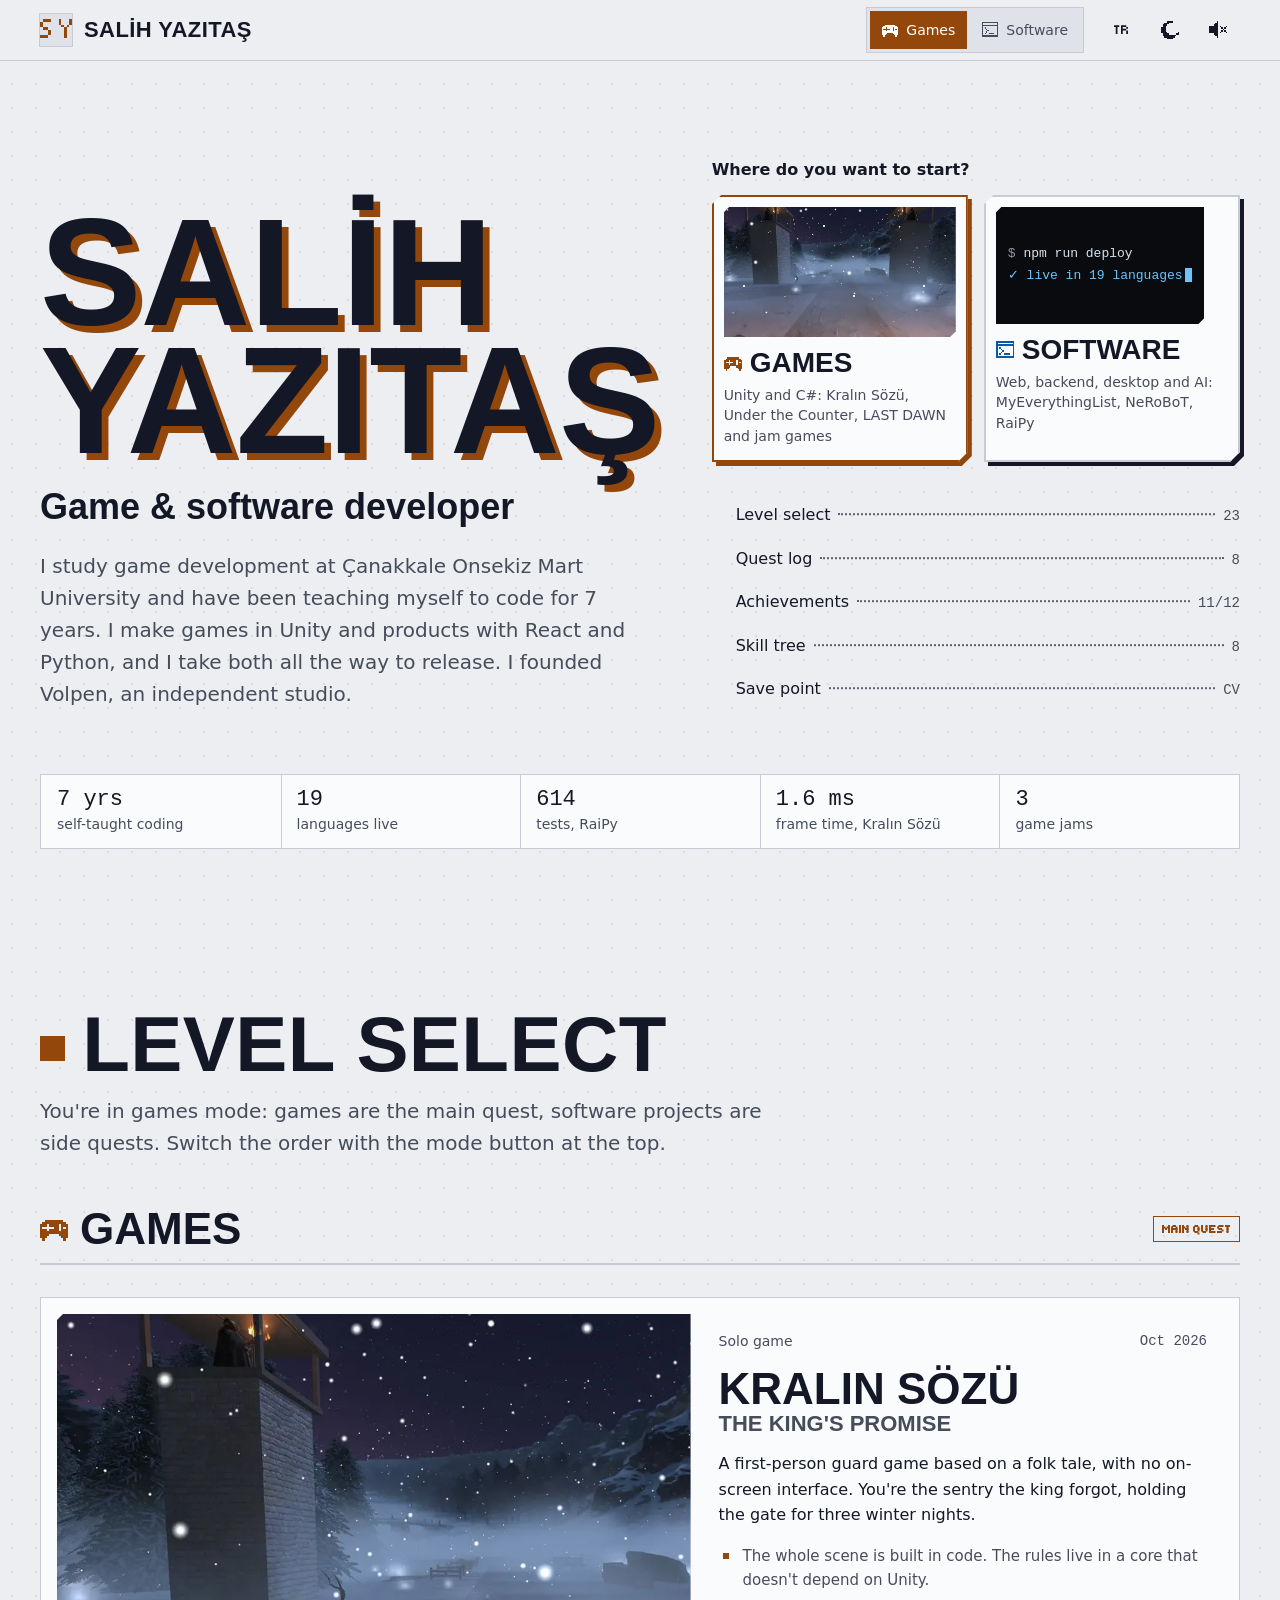
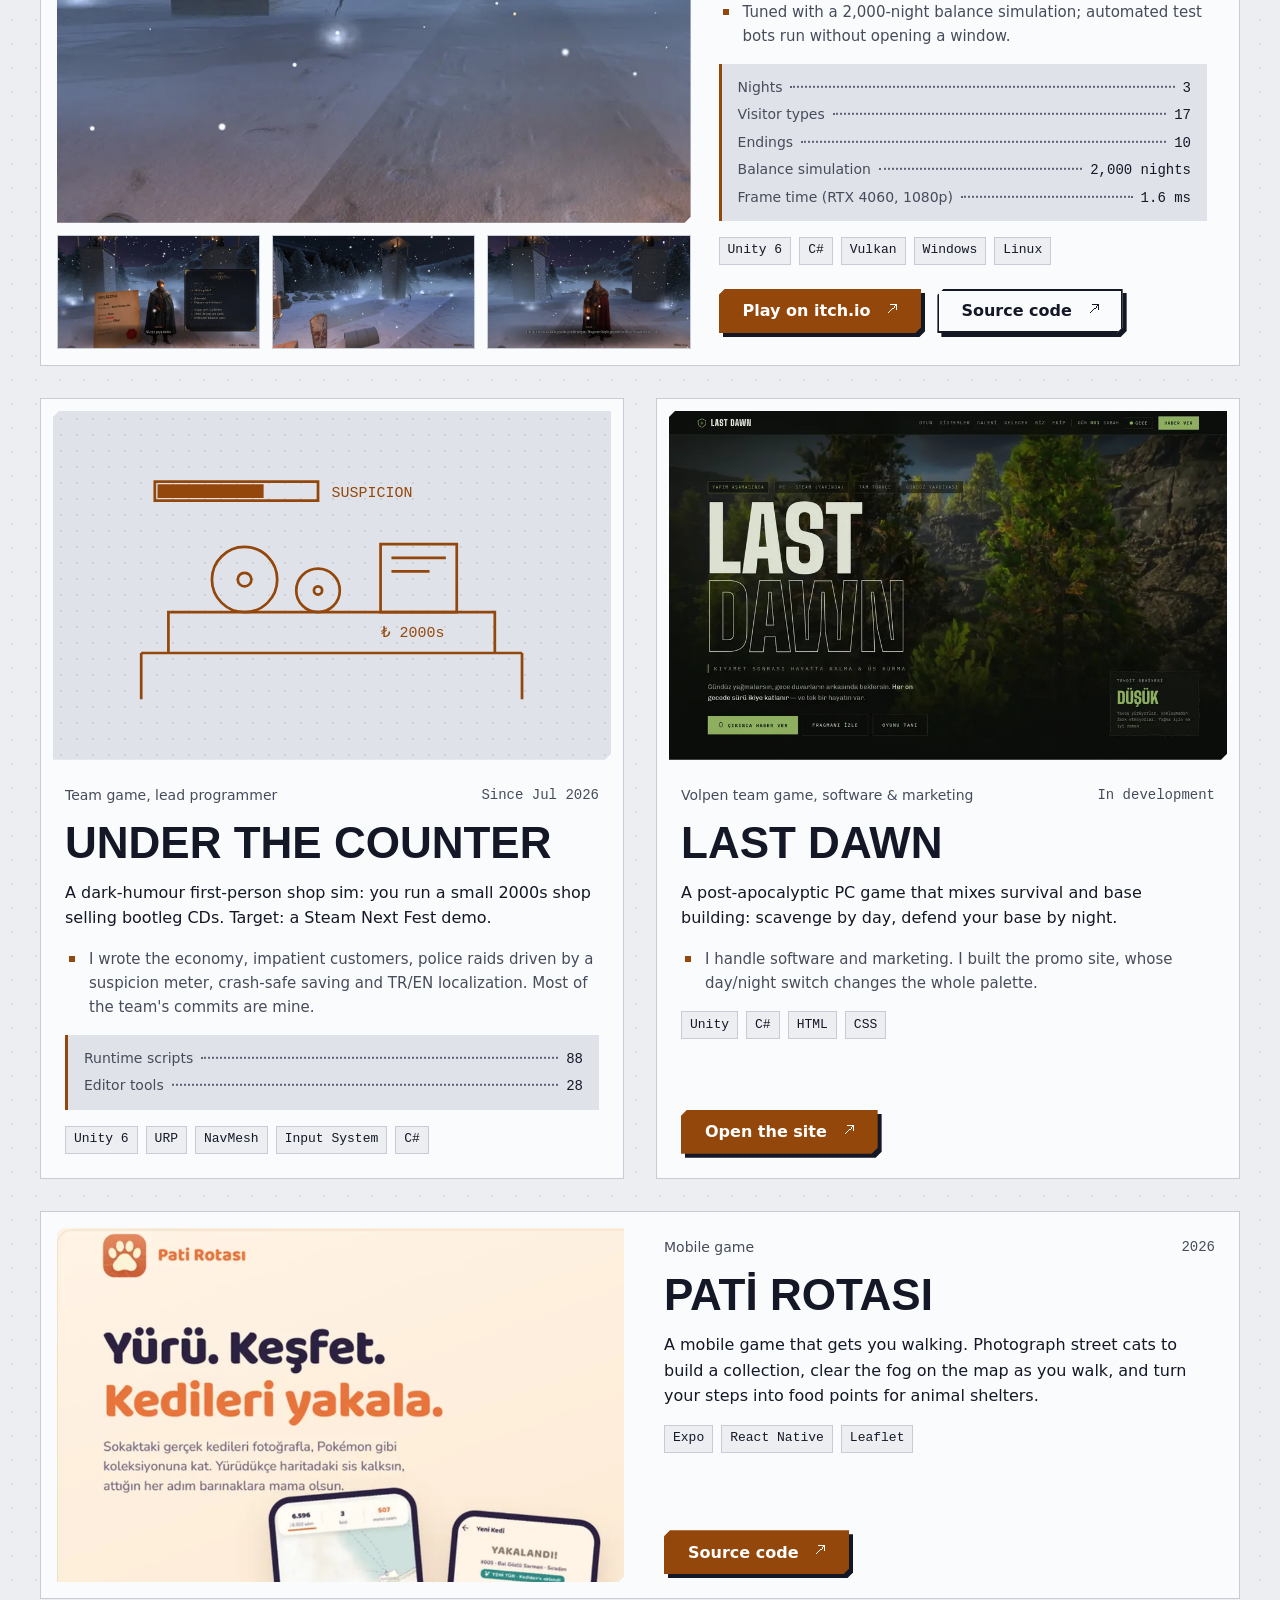
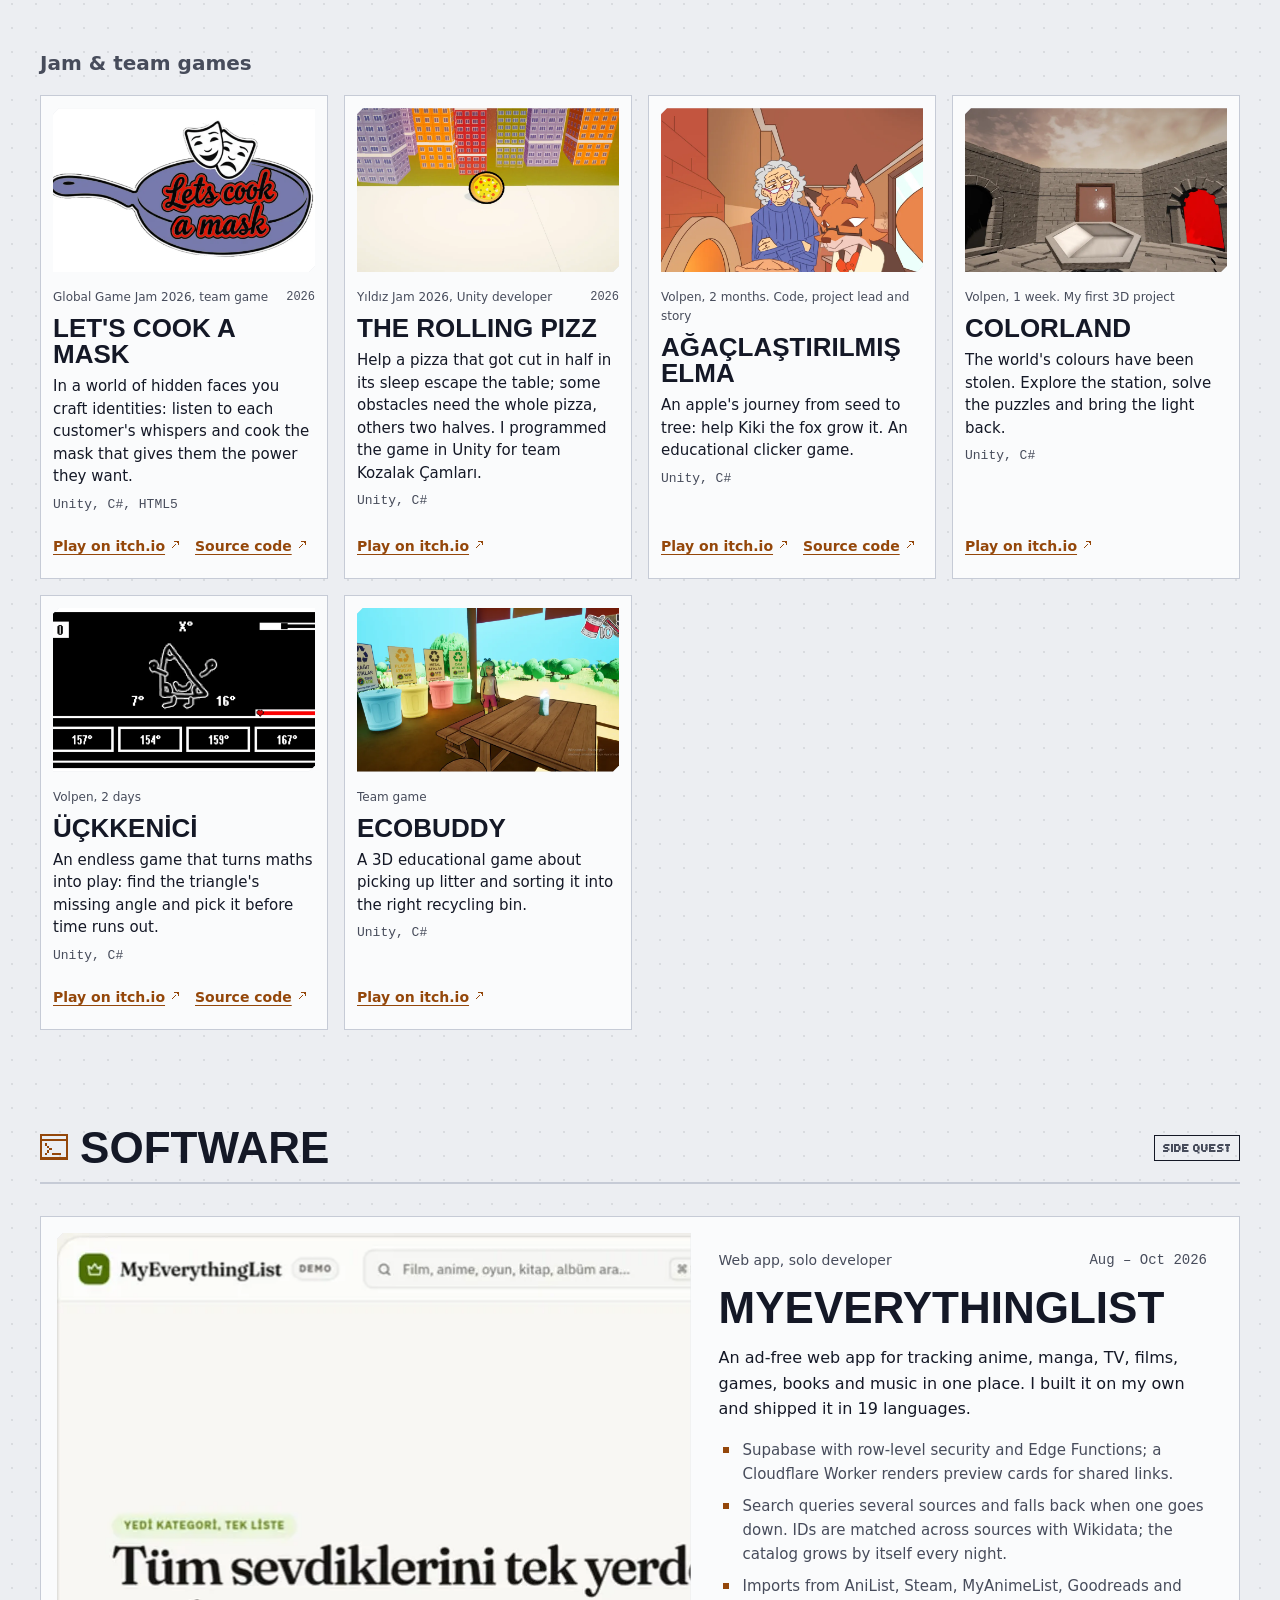
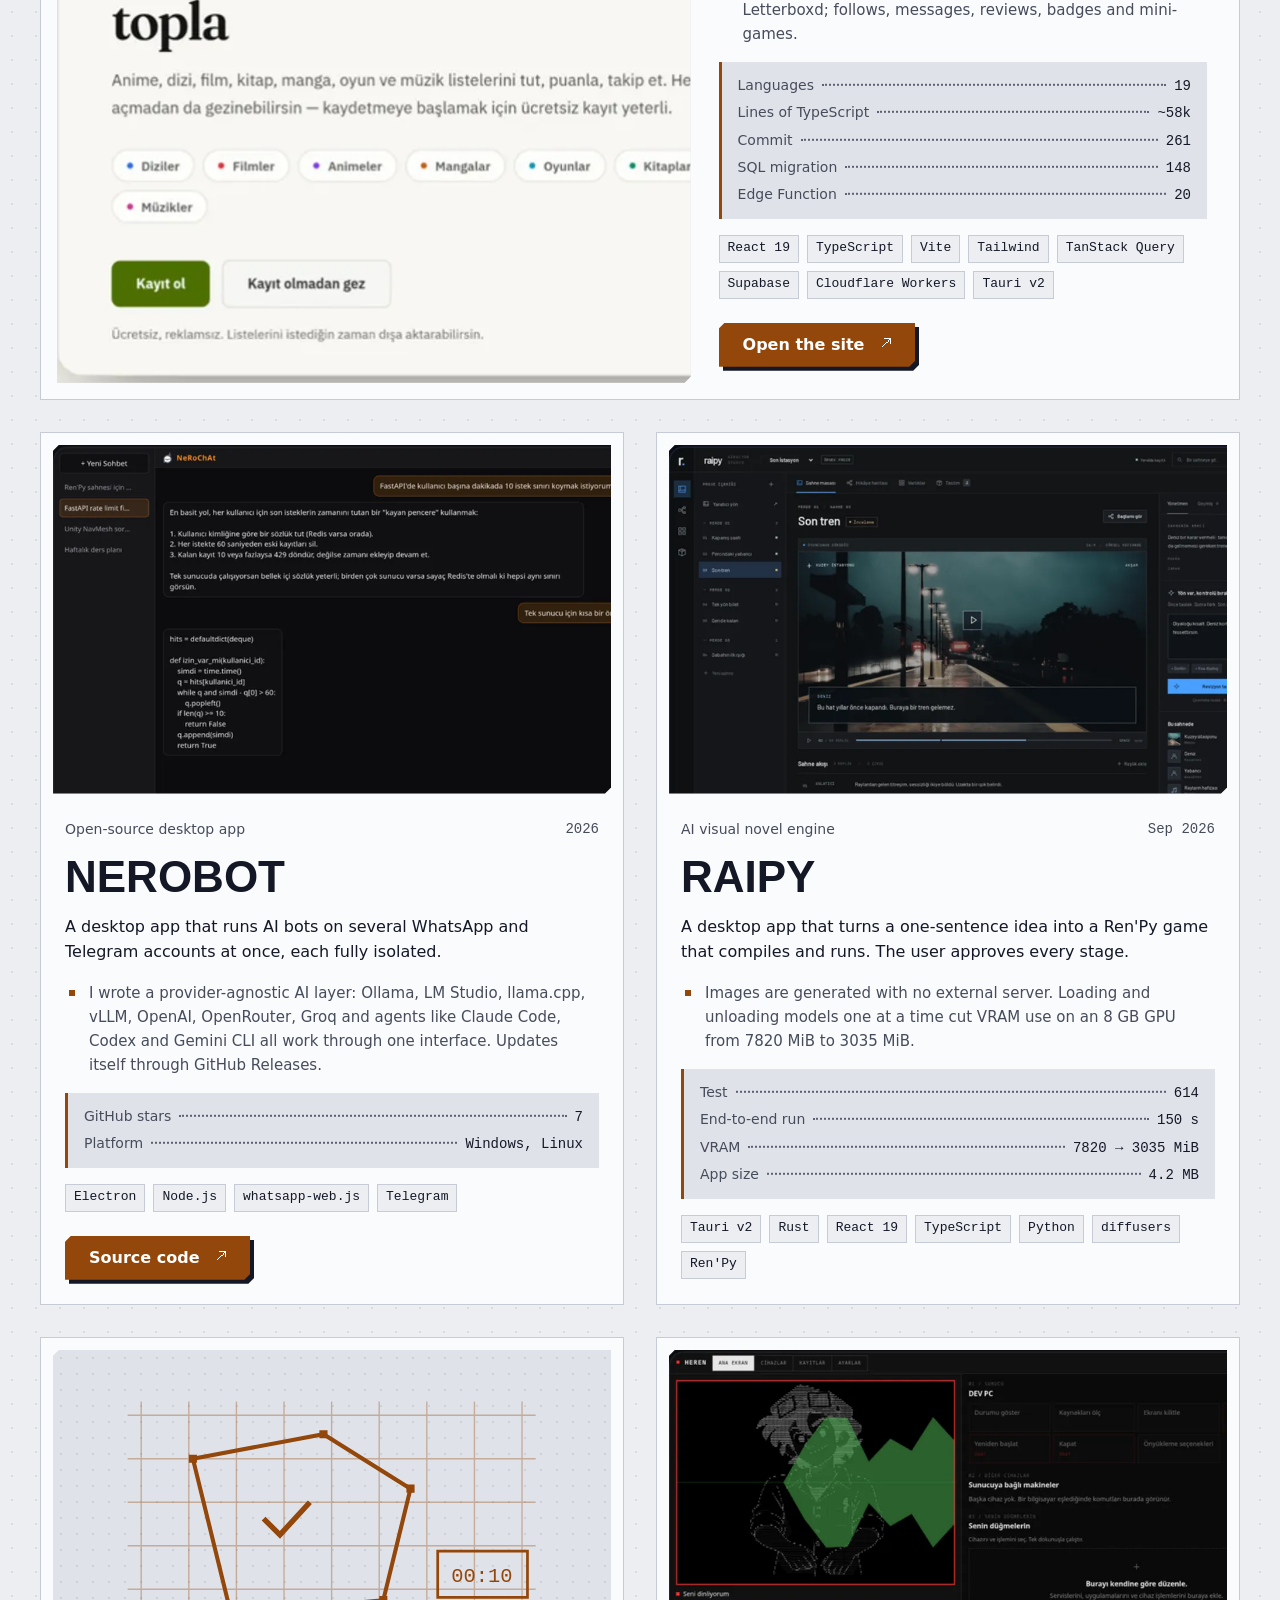
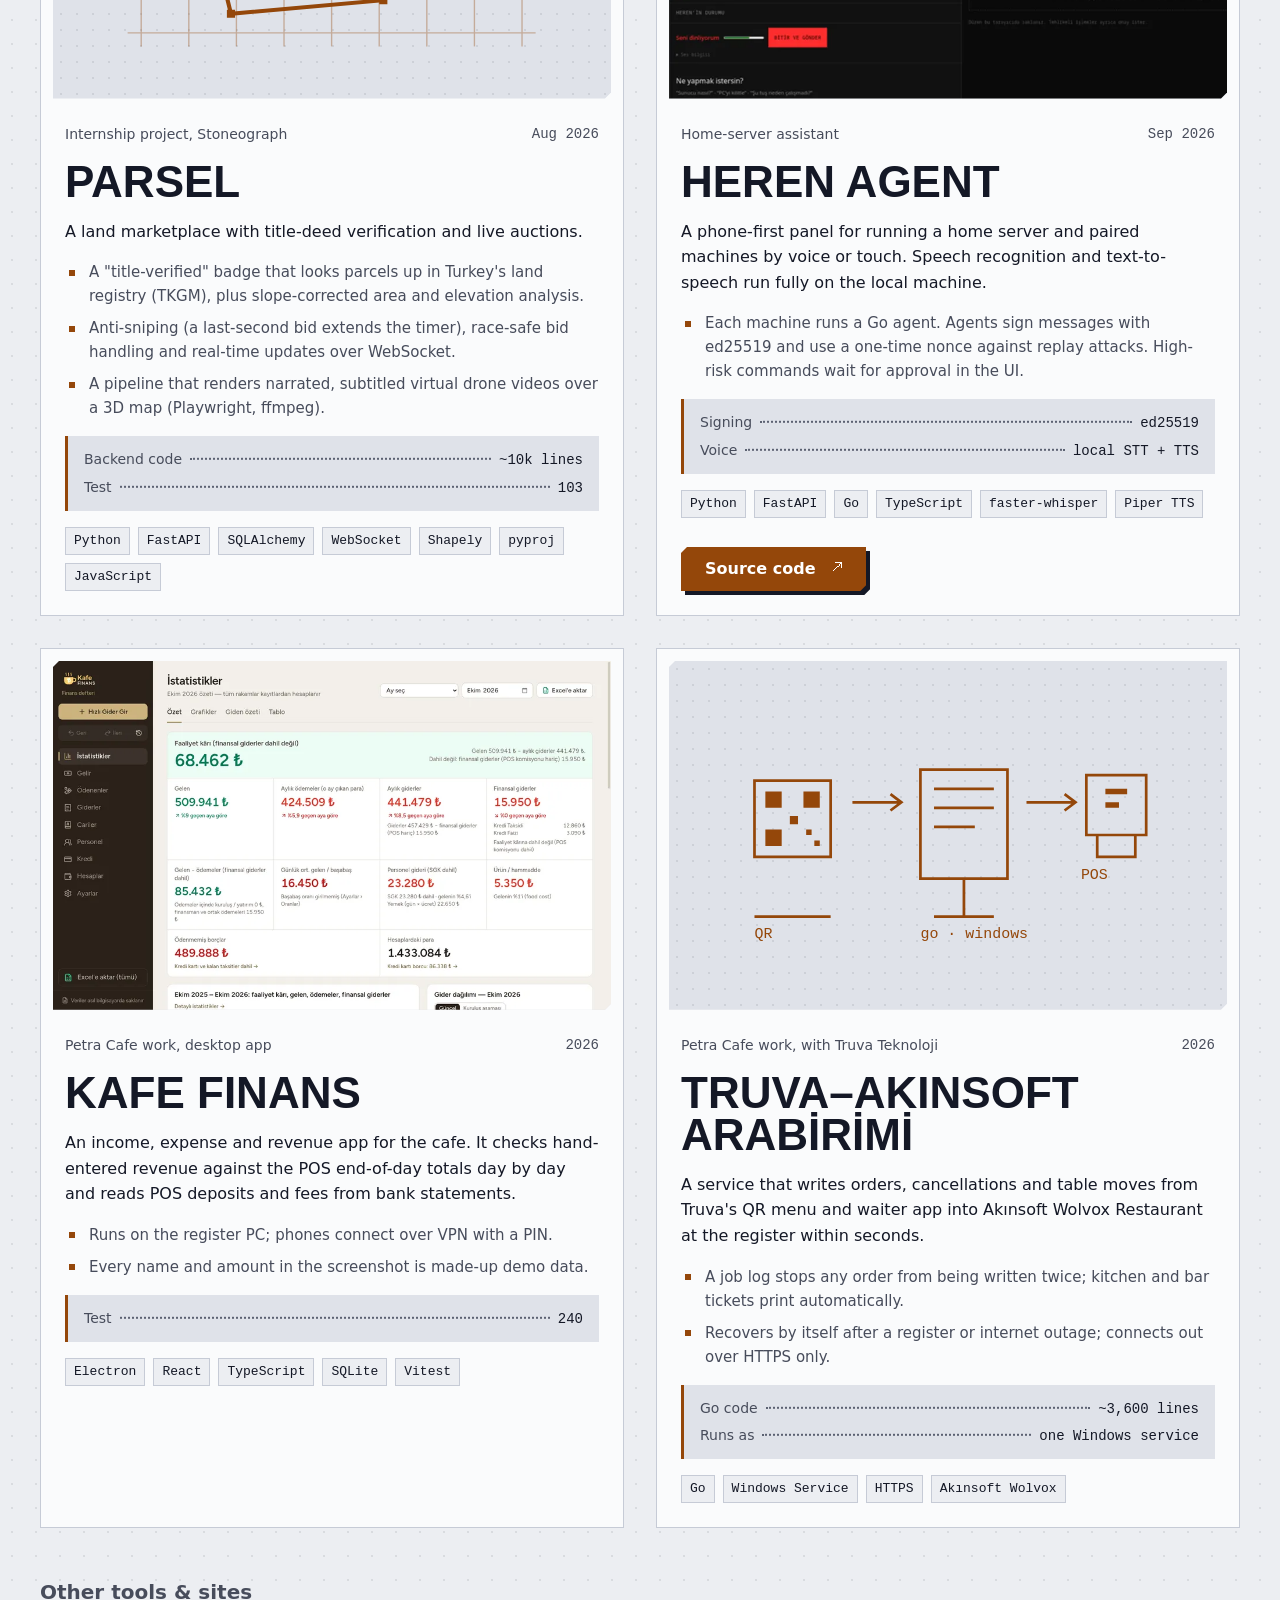
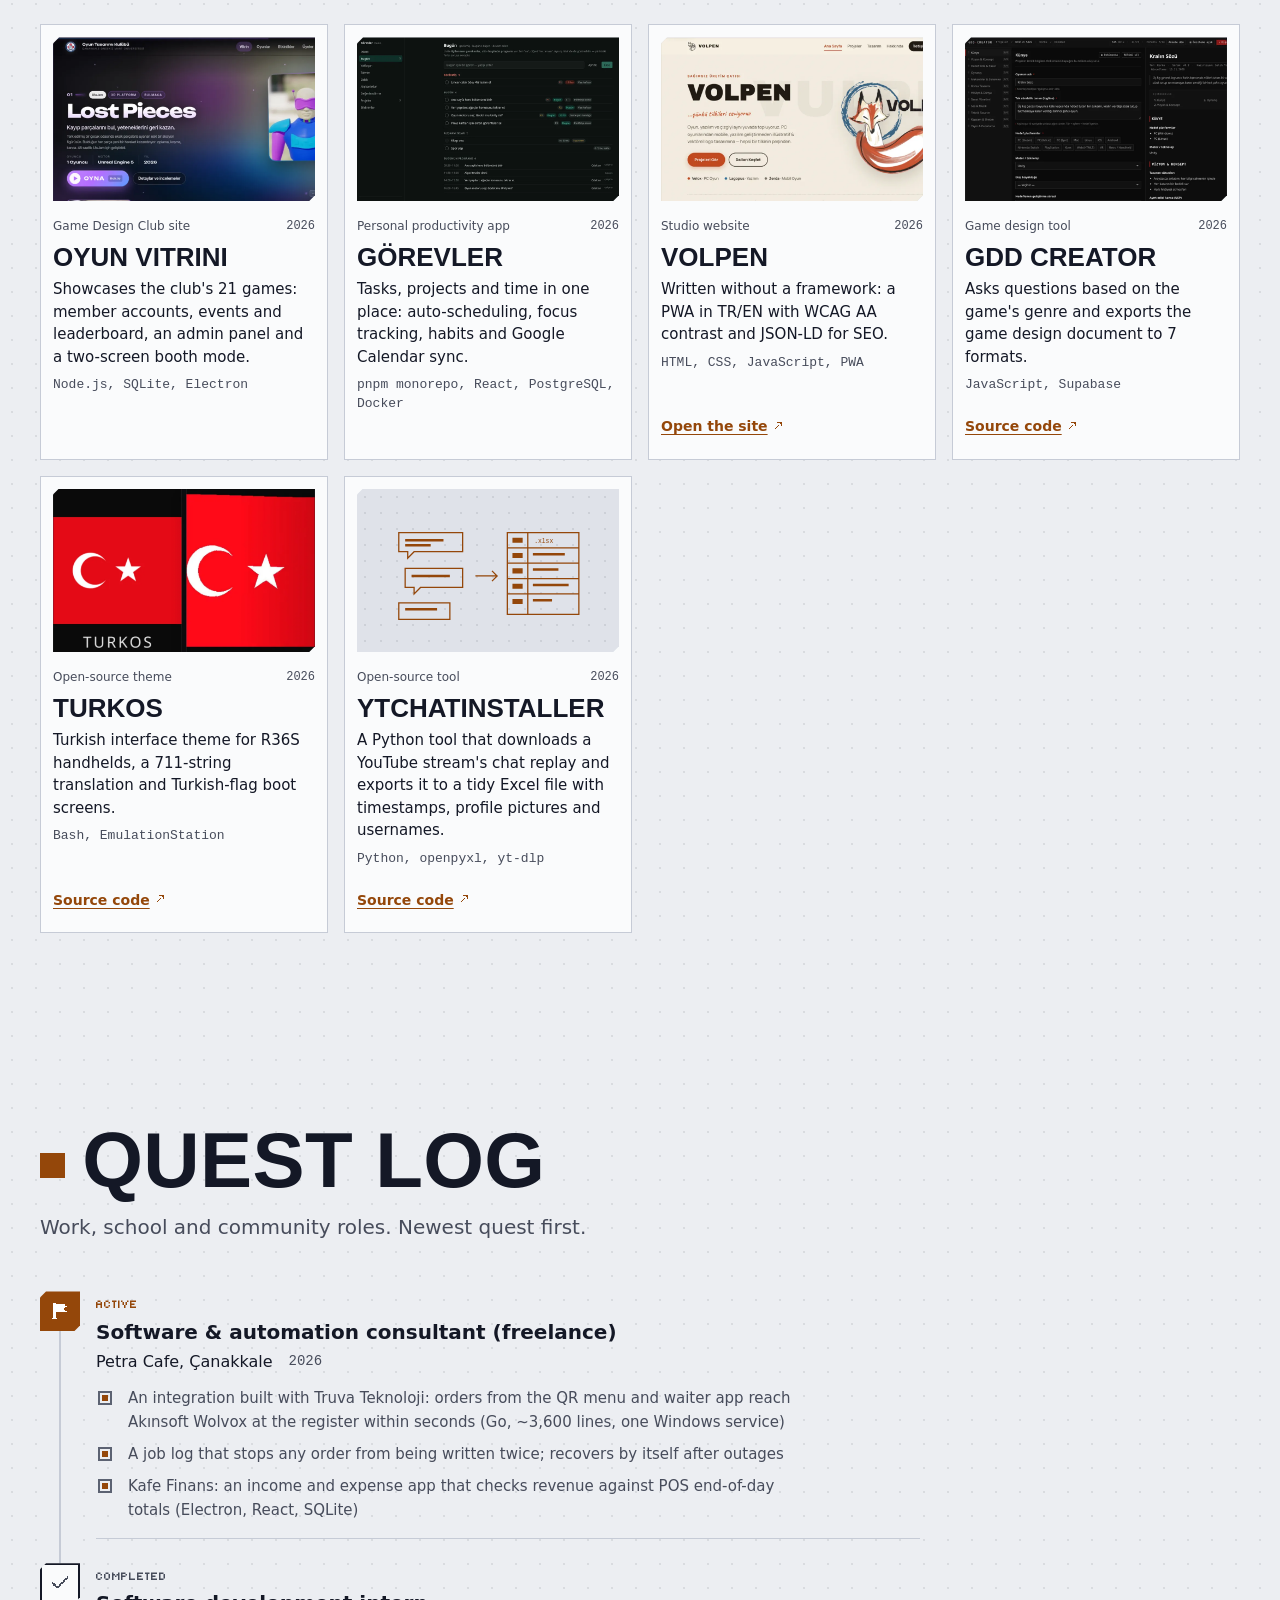
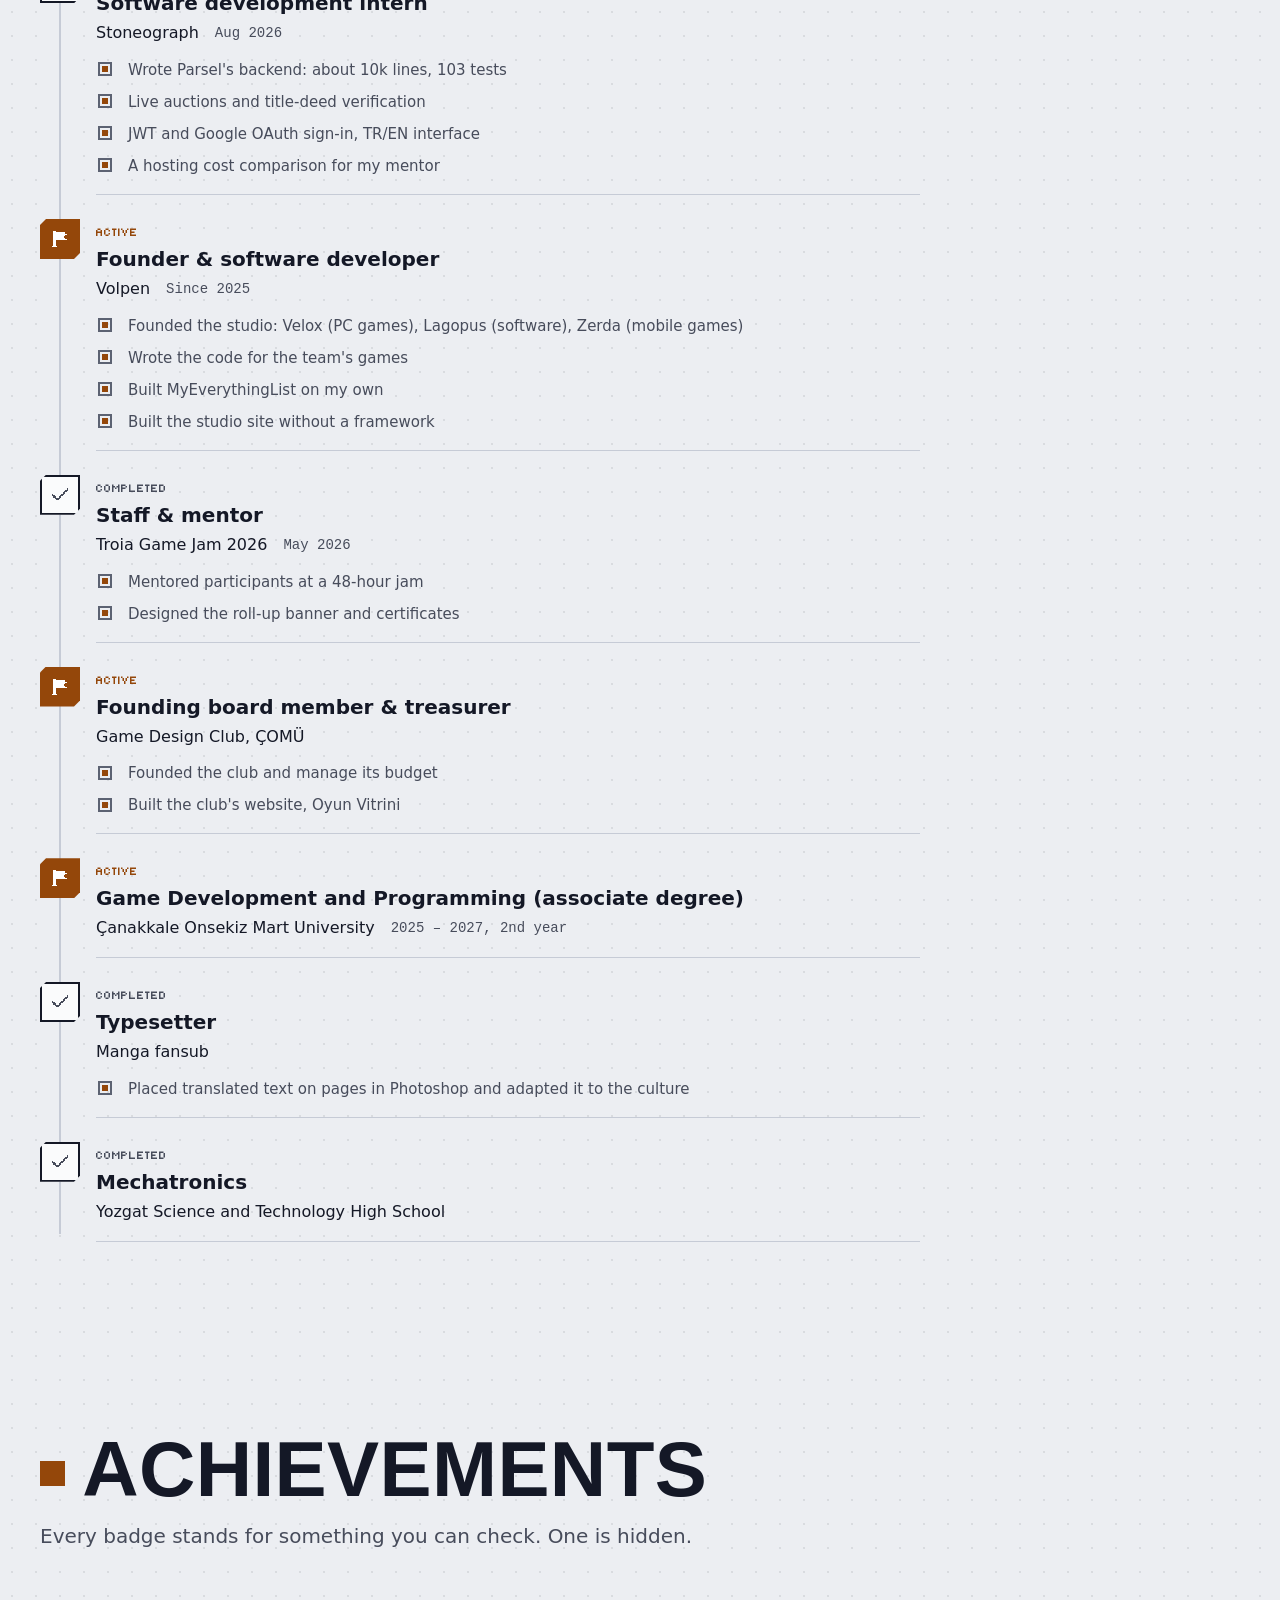
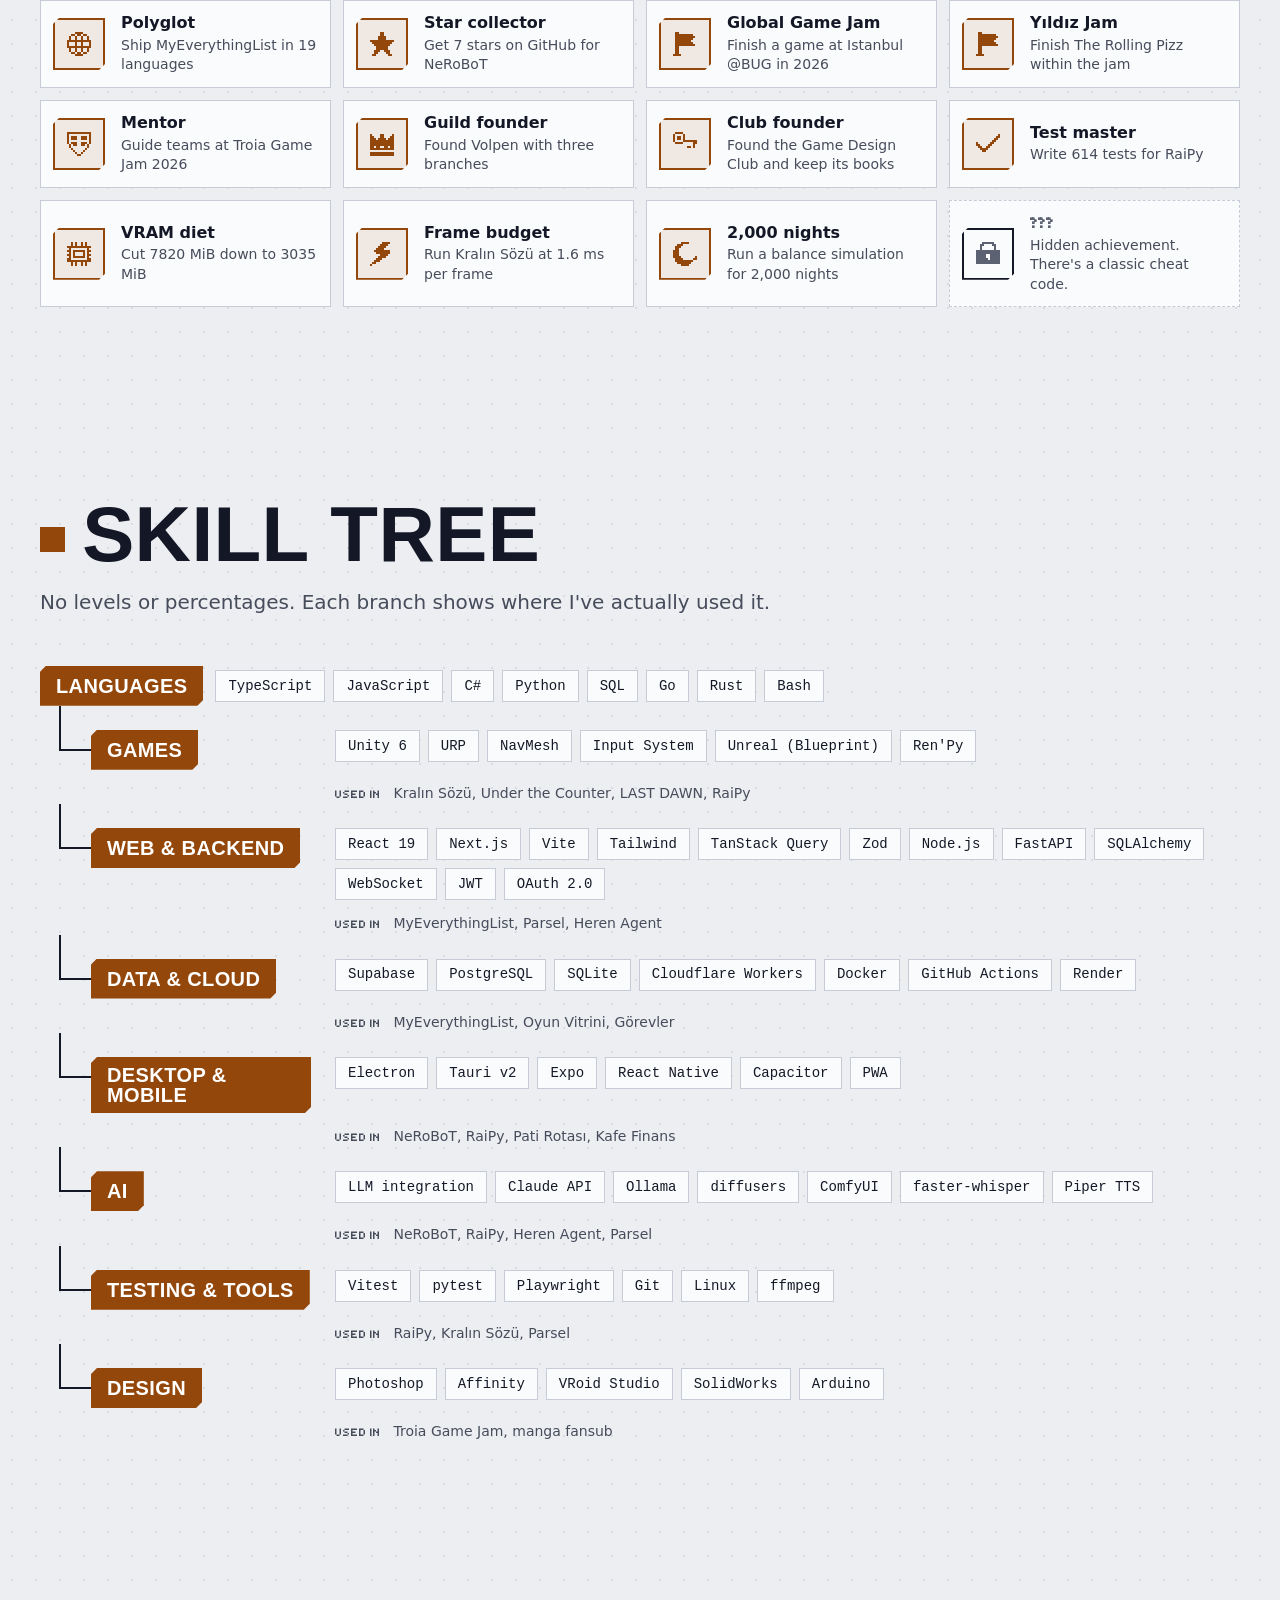
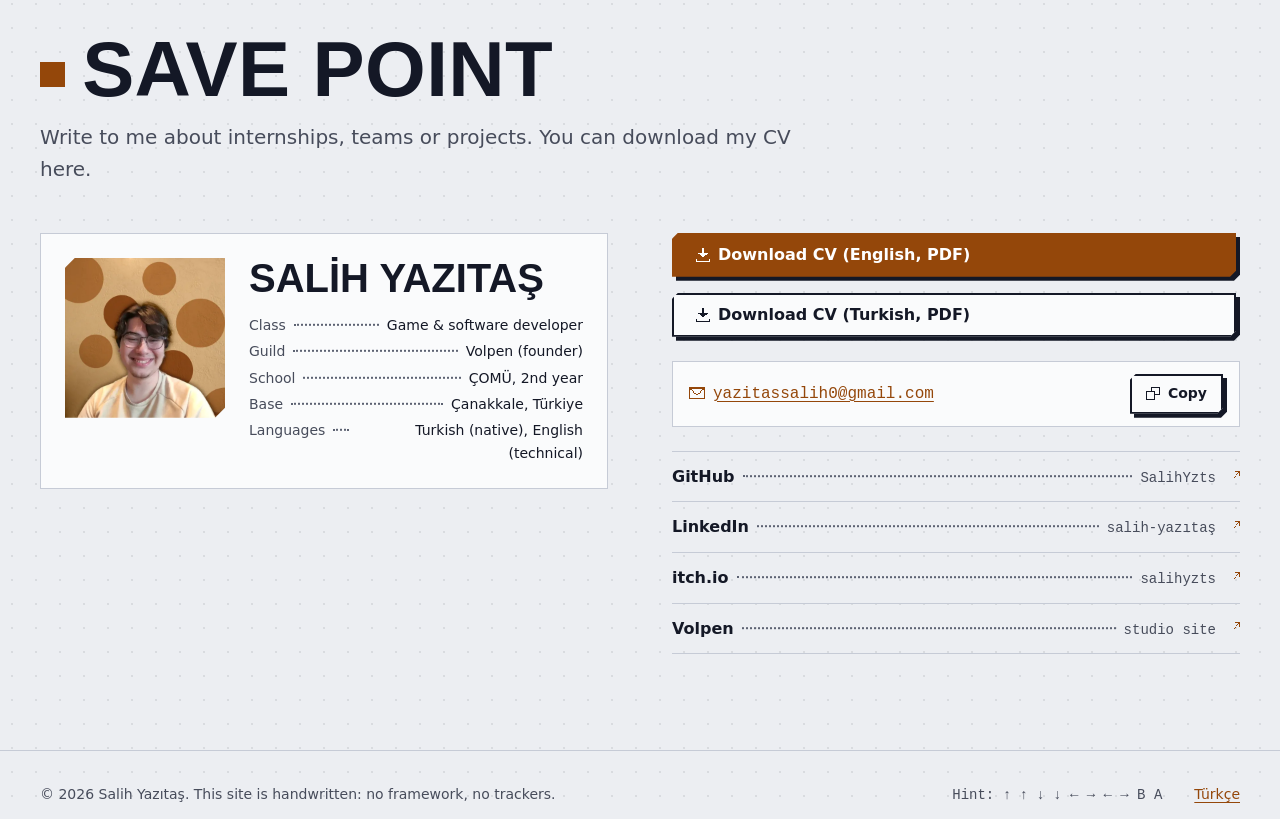
==== commit 40ef171b: "Bütün projeler, yerel proje paneli ve eksik görseller - Projeler data/projects.json'a taşındı; 10 oy" ====
--- a/en/index.html
+++ b/en/index.html
@@ -103,7 +103,7 @@
 
         <nav class="main-menu" aria-label="Main menu">
           <ul>
-            <li><a href="#seviyeler"><span class="mm-label"><span data-lens-only="game">Level select</span><span data-lens-only="code">~/projects</span></span><span class="mm-leader" aria-hidden="true"></span><span class="mm-count">19</span></a></li>
+            <li><a href="#seviyeler"><span class="mm-label"><span data-lens-only="game">Level select</span><span data-lens-only="code">~/projects</span></span><span class="mm-leader" aria-hidden="true"></span><span class="mm-count">23</span></a></li>
             <li><a href="#gorevler"><span class="mm-label"><span data-lens-only="game">Quest log</span><span data-lens-only="code">git log</span></span><span class="mm-leader" aria-hidden="true"></span><span class="mm-count">8</span></a></li>
             <li><a href="#basarimlar"><span class="mm-label"><span data-lens-only="game">Achievements</span><span data-lens-only="code">Milestones</span></span><span class="mm-leader" aria-hidden="true"></span><span class="mm-count"><span data-ach-count>11</span>/12</span></a></li>
             <li><a href="#yetenekler"><span class="mm-label"><span data-lens-only="game">Skill tree</span><span data-lens-only="code">package.json</span></span><span class="mm-leader" aria-hidden="true"></span><span class="mm-count">8</span></a></li>
@@ -188,17 +188,9 @@
           
         </div>
       </article>
-      <article class="qc qc--art" id="last-dawn">
-        <div class="qc-media">
-          <div class="qc-screen"><svg class="art" viewBox="0 0 320 200" role="img" aria-label="Drawing of a sun rising behind a base wall">
-      <g fill="none" stroke="currentColor" stroke-width="2">
-        <path d="M110 140a50 50 0 0 1 100 0"/>
-        <path d="M160 70v-18M118 86l-12-12M202 86l12-12M96 118H78M224 118h18"/>
-        <path d="M10 140h300"/>
-        <path d="M30 140v-34h14v10h14v-10h14v10h14v-10h14v34M222 140v-34h14v10h14v-10h14v10h14v-10h14v34"/>
-      </g>
-      <g fill="currentColor"><path d="M10 160h300v2H10zM40 176h240v2H40zM90 190h140v2H90z"/></g>
-    </svg></div>
+      <article class="qc" id="last-dawn">
+        <div class="qc-media">
+          <div class="qc-screen"><img src="/assets/img/last-dawn.webp" width="960" height="600" alt="Home screen of the LAST DAWN promo site" loading="lazy" decoding="async"></div>
         </div>
         <div class="qc-body">
           <p class="qc-kind"><span>Volpen team game, software &amp; marketing</span><span class="qc-date">In development</span></p>
@@ -227,12 +219,63 @@
         </div>
       </article></div>
       
-      <div class="minor">
-        <h4 class="minor-title">Jam &amp; team games</h4>
-        <ul class="minor-list">
-          <li><span class="minor-name">Let's Cook a Mask</span><span class="minor-note">Global Game Jam 2026, Istanbul @BUG</span></li><li><a href="https://tce81.itch.io/the-rolling-pizz" target="_blank" rel="noopener"><span class="minor-name">The Rolling Pizz</span><svg class="px px--ext" viewBox="0 0 12 12" aria-hidden="true" focusable="false"><path d="M6 0h6v1h-6zM10 1h2v1h-2zM9 2h1v1h-1zM11 2h1v1h-1zM8 3h1v1h-1zM11 3h1v1h-1zM7 4h1v1h-1zM11 4h1v1h-1zM6 5h1v1h-1zM5 6h1v1h-1zM4 7h1v1h-1z"/></svg><span class="sr">(opens in a new tab)</span></a><span class="minor-note">Yıldız Jam 2026, team game</span></li><li><span class="minor-name">Ağaçlaştırılmış Elma</span><span class="minor-note">Volpen, 2 months. Code, project lead and story</span></li><li><span class="minor-name">ColorLand</span><span class="minor-note">Volpen, 1 week. My first 3D project</span></li><li><span class="minor-name">ÜçKKeNİci</span><span class="minor-note">Volpen, 2 days</span></li>
-        </ul>
-      </div>
+      <h4 class="minor-title">Jam &amp; team games</h4>
+      <ul class="mini-grid">
+        <li class="mini" id="lets-cook-a-mask">
+          <div class="qc-screen"><img src="/assets/img/lets-cook-a-mask.webp" width="960" height="600" alt="Let's Cook a Mask logo: two theatre masks in a frying pan" loading="lazy" decoding="async"></div>
+          <p class="qc-kind"><span>Global Game Jam 2026, team game</span><span class="qc-date">2026</span></p>
+          <h5 class="mini-title" lang="en">Let's Cook a Mask</h5>
+          
+          <p class="mini-pitch">In a world of hidden faces you craft identities: listen to each customer's whispers and cook the mask that gives them the power they want.</p>
+          <p class="mini-tech">Unity, C#, HTML5</p>
+          <p class="mini-links"><a href="https://ew0ue.itch.io/lets-cook-a-mask" target="_blank" rel="noopener">Play on itch.io<svg class="px px--ext" viewBox="0 0 12 12" aria-hidden="true" focusable="false"><path d="M6 0h6v1h-6zM10 1h2v1h-2zM9 2h1v1h-1zM11 2h1v1h-1zM8 3h1v1h-1zM11 3h1v1h-1zM7 4h1v1h-1zM11 4h1v1h-1zM6 5h1v1h-1zM5 6h1v1h-1zM4 7h1v1h-1z"/></svg><span class="sr">(opens in a new tab)</span></a><a href="https://github.com/SalihYzts/GGJ-2026-BUG-Ne-Yapsak-Yahu" target="_blank" rel="noopener">Source code<svg class="px px--ext" viewBox="0 0 12 12" aria-hidden="true" focusable="false"><path d="M6 0h6v1h-6zM10 1h2v1h-2zM9 2h1v1h-1zM11 2h1v1h-1zM8 3h1v1h-1zM11 3h1v1h-1zM7 4h1v1h-1zM11 4h1v1h-1zM6 5h1v1h-1zM5 6h1v1h-1zM4 7h1v1h-1z"/></svg><span class="sr">(opens in a new tab)</span></a></p>
+        </li>
+        <li class="mini" id="the-rolling-pizz">
+          <div class="qc-screen"><img src="/assets/img/the-rolling-pizz.webp" width="960" height="600" alt="The Rolling Pizz: a pizza rolling between colourful buildings" loading="lazy" decoding="async"></div>
+          <p class="qc-kind"><span>Yıldız Jam 2026, Unity developer</span><span class="qc-date">2026</span></p>
+          <h5 class="mini-title" lang="en">The Rolling Pizz</h5>
+          
+          <p class="mini-pitch">Help a pizza that got cut in half in its sleep escape the table; some obstacles need the whole pizza, others two halves. I programmed the game in Unity for team Kozalak Çamları.</p>
+          <p class="mini-tech">Unity, C#</p>
+          <p class="mini-links"><a href="https://tce81.itch.io/the-rolling-pizz" target="_blank" rel="noopener">Play on itch.io<svg class="px px--ext" viewBox="0 0 12 12" aria-hidden="true" focusable="false"><path d="M6 0h6v1h-6zM10 1h2v1h-2zM9 2h1v1h-1zM11 2h1v1h-1zM8 3h1v1h-1zM11 3h1v1h-1zM7 4h1v1h-1zM11 4h1v1h-1zM6 5h1v1h-1zM5 6h1v1h-1zM4 7h1v1h-1z"/></svg><span class="sr">(opens in a new tab)</span></a></p>
+        </li>
+        <li class="mini" id="agaclastirilmis-elma">
+          <div class="qc-screen"><img src="/assets/img/agaclastirilmis-elma.webp" width="960" height="600" alt="Ağaçlaştırılmış Elma: illustration of a fox and an old woman waiting for an apple pie" loading="lazy" decoding="async"></div>
+          <p class="qc-kind"><span>Volpen, 2 months. Code, project lead and story</span></p>
+          <h5 class="mini-title" lang="tr">Ağaçlaştırılmış Elma</h5>
+          
+          <p class="mini-pitch">An apple's journey from seed to tree: help Kiki the fox grow it. An educational clicker game.</p>
+          <p class="mini-tech">Unity, C#</p>
+          <p class="mini-links"><a href="https://volpentr.itch.io/agaclastirilmiselma" target="_blank" rel="noopener">Play on itch.io<svg class="px px--ext" viewBox="0 0 12 12" aria-hidden="true" focusable="false"><path d="M6 0h6v1h-6zM10 1h2v1h-2zM9 2h1v1h-1zM11 2h1v1h-1zM8 3h1v1h-1zM11 3h1v1h-1zM7 4h1v1h-1zM11 4h1v1h-1zM6 5h1v1h-1zM5 6h1v1h-1zM4 7h1v1h-1z"/></svg><span class="sr">(opens in a new tab)</span></a><a href="https://github.com/SalihYzts/ElnalistirilmisAgac" target="_blank" rel="noopener">Source code<svg class="px px--ext" viewBox="0 0 12 12" aria-hidden="true" focusable="false"><path d="M6 0h6v1h-6zM10 1h2v1h-2zM9 2h1v1h-1zM11 2h1v1h-1zM8 3h1v1h-1zM11 3h1v1h-1zM7 4h1v1h-1zM11 4h1v1h-1zM6 5h1v1h-1zM5 6h1v1h-1zM4 7h1v1h-1z"/></svg><span class="sr">(opens in a new tab)</span></a></p>
+        </li>
+        <li class="mini" id="colorland">
+          <div class="qc-screen"><img src="/assets/img/colorland.webp" width="960" height="600" alt="ColorLand: a grey stone room with a red door" loading="lazy" decoding="async"></div>
+          <p class="qc-kind"><span>Volpen, 1 week. My first 3D project</span></p>
+          <h5 class="mini-title" lang="en">ColorLand</h5>
+          
+          <p class="mini-pitch">The world's colours have been stolen. Explore the station, solve the puzzles and bring the light back.</p>
+          <p class="mini-tech">Unity, C#</p>
+          <p class="mini-links"><a href="https://volpentr.itch.io/colorland" target="_blank" rel="noopener">Play on itch.io<svg class="px px--ext" viewBox="0 0 12 12" aria-hidden="true" focusable="false"><path d="M6 0h6v1h-6zM10 1h2v1h-2zM9 2h1v1h-1zM11 2h1v1h-1zM8 3h1v1h-1zM11 3h1v1h-1zM7 4h1v1h-1zM11 4h1v1h-1zM6 5h1v1h-1zM5 6h1v1h-1zM4 7h1v1h-1z"/></svg><span class="sr">(opens in a new tab)</span></a></p>
+        </li>
+        <li class="mini" id="uckkenici">
+          <div class="qc-screen"><img src="/assets/img/uckkenici.webp" width="960" height="600" alt="ÜçKKeNİci: a triangle with two angles and four answer options" loading="lazy" decoding="async"></div>
+          <p class="qc-kind"><span>Volpen, 2 days</span></p>
+          <h5 class="mini-title" lang="tr">ÜçKKeNİci</h5>
+          
+          <p class="mini-pitch">An endless game that turns maths into play: find the triangle's missing angle and pick it before time runs out.</p>
+          <p class="mini-tech">Unity, C#</p>
+          <p class="mini-links"><a href="https://volpentr.itch.io/uckkenci" target="_blank" rel="noopener">Play on itch.io<svg class="px px--ext" viewBox="0 0 12 12" aria-hidden="true" focusable="false"><path d="M6 0h6v1h-6zM10 1h2v1h-2zM9 2h1v1h-1zM11 2h1v1h-1zM8 3h1v1h-1zM11 3h1v1h-1zM7 4h1v1h-1zM11 4h1v1h-1zM6 5h1v1h-1zM5 6h1v1h-1zM4 7h1v1h-1z"/></svg><span class="sr">(opens in a new tab)</span></a><a href="https://github.com/SalihYzts/UcgenIci" target="_blank" rel="noopener">Source code<svg class="px px--ext" viewBox="0 0 12 12" aria-hidden="true" focusable="false"><path d="M6 0h6v1h-6zM10 1h2v1h-2zM9 2h1v1h-1zM11 2h1v1h-1zM8 3h1v1h-1zM11 3h1v1h-1zM7 4h1v1h-1zM11 4h1v1h-1zM6 5h1v1h-1zM5 6h1v1h-1zM4 7h1v1h-1z"/></svg><span class="sr">(opens in a new tab)</span></a></p>
+        </li>
+        <li class="mini" id="ecobuddy">
+          <div class="qc-screen"><img src="/assets/img/ecobuddy.webp" width="960" height="600" alt="EcoBuddy: colourful recycling bins at a picnic spot" loading="lazy" decoding="async"></div>
+          <p class="qc-kind"><span>Team game</span></p>
+          <h5 class="mini-title" lang="en">EcoBuddy</h5>
+          
+          <p class="mini-pitch">A 3D educational game about picking up litter and sorting it into the right recycling bin.</p>
+          <p class="mini-tech">Unity, C#</p>
+          <p class="mini-links"><a href="https://ew0ue.itch.io/ecobuddy" target="_blank" rel="noopener">Play on itch.io<svg class="px px--ext" viewBox="0 0 12 12" aria-hidden="true" focusable="false"><path d="M6 0h6v1h-6zM10 1h2v1h-2zM9 2h1v1h-1zM11 2h1v1h-1zM8 3h1v1h-1zM11 3h1v1h-1zM7 4h1v1h-1zM11 4h1v1h-1zM6 5h1v1h-1zM5 6h1v1h-1zM4 7h1v1h-1z"/></svg><span class="sr">(opens in a new tab)</span></a></p>
+        </li>
+      </ul>
     </section>
         
     <section class="track" id="track-code" data-track="code" aria-labelledby="track-code-h">
@@ -341,14 +384,119 @@
         <ul class="inventory" aria-label="Inventory"><li>Python</li><li>FastAPI</li><li>Go</li><li>TypeScript</li><li>faster-whisper</li><li>Piper TTS</li></ul>
           <p class="qc-links"><a class="btn btn--primary" href="https://github.com/SalihYzts/heren-agent" target="_blank" rel="noopener">Source code<svg class="px px--ext" viewBox="0 0 12 12" aria-hidden="true" focusable="false"><path d="M6 0h6v1h-6zM10 1h2v1h-2zM9 2h1v1h-1zM11 2h1v1h-1zM8 3h1v1h-1zM11 3h1v1h-1zM7 4h1v1h-1zM11 4h1v1h-1zM6 5h1v1h-1zM5 6h1v1h-1zM4 7h1v1h-1z"/></svg><span class="sr">(opens in a new tab)</span></a></p>
         </div>
+      </article>
+      <article class="qc" id="kafe-finans">
+        <div class="qc-media">
+          <div class="qc-screen"><img src="/assets/img/kafe-finans.webp" width="960" height="600" alt="Kafe Finans statistics screen with demo data" loading="lazy" decoding="async"></div>
+        </div>
+        <div class="qc-body">
+          <p class="qc-kind"><span>Petra Cafe work, desktop app</span><span class="qc-date">2026</span></p>
+          <h4 class="qc-title" lang="en">Kafe Finans</h4>
+          <p class="qc-pitch">An income, expense and revenue app for the cafe. It checks hand-entered revenue against the POS end-of-day totals day by day and reads POS deposits and fees from bank statements.</p>
+          <ul class="qc-points"><li>Runs on the register PC; phones connect over VPN with a PIN.</li><li>Every name and amount in the screenshot is made-up demo data.</li></ul>
+          
+        <dl class="stat-sheet" aria-label="Stats">
+          <div><dt>Test</dt><dd>240</dd></div>
+        </dl>
+          
+        <ul class="inventory" aria-label="Inventory"><li>Electron</li><li>React</li><li>TypeScript</li><li>SQLite</li><li>Vitest</li></ul>
+          
+        </div>
+      </article>
+      <article class="qc qc--art" id="truva-arabirimi">
+        <div class="qc-media">
+          <div class="qc-screen"><svg class="art" viewBox="0 0 320 200" role="img" aria-label="Drawing of orders flowing from a QR menu to the register">
+      <g fill="none" stroke="currentColor" stroke-width="2">
+        <path d="M18 60h56v56H18zM90 76h36M118 70l8 6-8 6M140 52h64v80h-64zM218 76h36M246 70l8 6-8 6M262 56h44v44h-44zM270 100v16h28v-16"/>
+        <path d="M150 66h44M150 80h44M150 94h30"/>
+        <path d="M172 132v28M150 160h44M18 160h56"/>
+      </g>
+      <g fill="currentColor"><path d="M26 68h12v12H26zM54 68h12v12H54zM26 96h12v12H26zM44 86h6v6h-6zM56 96h4v4h-4zM62 104h4v4h-4z"/><path d="M276 66h16v4h-16zM276 76h10v4h-10z"/></g>
+      <text x="140" y="176" fill="currentColor" font-family="IBM Plex Mono, monospace" font-size="11">go · windows</text>
+      <text x="18" y="176" fill="currentColor" font-family="IBM Plex Mono, monospace" font-size="11">QR</text>
+      <text x="258" y="132" fill="currentColor" font-family="IBM Plex Mono, monospace" font-size="11">POS</text>
+    </svg></div>
+        </div>
+        <div class="qc-body">
+          <p class="qc-kind"><span>Petra Cafe work, with Truva Teknoloji</span><span class="qc-date">2026</span></p>
+          <h4 class="qc-title" lang="tr">Truva–Akınsoft arabirimi</h4>
+          <p class="qc-pitch">A service that writes orders, cancellations and table moves from Truva's QR menu and waiter app into Akınsoft Wolvox Restaurant at the register within seconds.</p>
+          <ul class="qc-points"><li>A job log stops any order from being written twice; kitchen and bar tickets print automatically.</li><li>Recovers by itself after a register or internet outage; connects out over HTTPS only.</li></ul>
+          
+        <dl class="stat-sheet" aria-label="Stats">
+          <div><dt>Go code</dt><dd>~3,600 lines</dd></div><div><dt>Runs as</dt><dd>one Windows service</dd></div>
+        </dl>
+          
+        <ul class="inventory" aria-label="Inventory"><li>Go</li><li>Windows Service</li><li>HTTPS</li><li>Akınsoft Wolvox</li></ul>
+          
+        </div>
       </article></div>
       
-      <div class="minor">
-        <h4 class="minor-title">Other tools &amp; sites</h4>
-        <ul class="minor-list">
-          <li><span class="minor-name">Oyun Vitrini</span><span class="minor-note">Game Design Club site: 21 games, member accounts, two-screen booth mode</span></li><li><a href="https://salihyzts.github.io/VolpenWeb/" target="_blank" rel="noopener"><span class="minor-name">Volpen</span><svg class="px px--ext" viewBox="0 0 12 12" aria-hidden="true" focusable="false"><path d="M6 0h6v1h-6zM10 1h2v1h-2zM9 2h1v1h-1zM11 2h1v1h-1zM8 3h1v1h-1zM11 3h1v1h-1zM7 4h1v1h-1zM11 4h1v1h-1zM6 5h1v1h-1zM5 6h1v1h-1zM4 7h1v1h-1z"/></svg><span class="sr">(opens in a new tab)</span></a><span class="minor-note">The studio's framework-free site: PWA, TR/EN, WCAG AA</span></li><li><span class="minor-name">Görevler</span><span class="minor-note">Task and time manager with auto-scheduling and Google Calendar sync</span></li><li><a href="https://github.com/SalihYzts/gdd-creator" target="_blank" rel="noopener"><span class="minor-name">GDD Creator</span><svg class="px px--ext" viewBox="0 0 12 12" aria-hidden="true" focusable="false"><path d="M6 0h6v1h-6zM10 1h2v1h-2zM9 2h1v1h-1zM11 2h1v1h-1zM8 3h1v1h-1zM11 3h1v1h-1zM7 4h1v1h-1zM11 4h1v1h-1zM6 5h1v1h-1zM5 6h1v1h-1zM4 7h1v1h-1z"/></svg><span class="sr">(opens in a new tab)</span></a><span class="minor-note">Game design doc tool that asks genre-specific questions and exports to 7 formats</span></li><li><a href="https://github.com/SalihYzts/TurkOS" target="_blank" rel="noopener"><span class="minor-name">TurkOS</span><svg class="px px--ext" viewBox="0 0 12 12" aria-hidden="true" focusable="false"><path d="M6 0h6v1h-6zM10 1h2v1h-2zM9 2h1v1h-1zM11 2h1v1h-1zM8 3h1v1h-1zM11 3h1v1h-1zM7 4h1v1h-1zM11 4h1v1h-1zM6 5h1v1h-1zM5 6h1v1h-1zM4 7h1v1h-1z"/></svg><span class="sr">(opens in a new tab)</span></a><span class="minor-note">Turkish theme and 711-string translation for R36S handhelds</span></li>
-        </ul>
-      </div>
+      <h4 class="minor-title">Other tools &amp; sites</h4>
+      <ul class="mini-grid">
+        <li class="mini" id="oyun-vitrini">
+          <div class="qc-screen"><img src="/assets/img/oyun-vitrini.webp" width="960" height="748" alt="Oyun Vitrini home page" loading="lazy" decoding="async"></div>
+          <p class="qc-kind"><span>Game Design Club site</span><span class="qc-date">2026</span></p>
+          <h5 class="mini-title" lang="en">Oyun Vitrini</h5>
+          
+          <p class="mini-pitch">Showcases the club's 21 games: member accounts, events and leaderboard, an admin panel and a two-screen booth mode.</p>
+          <p class="mini-tech">Node.js, SQLite, Electron</p>
+          
+        </li>
+        <li class="mini" id="gorevler">
+          <div class="qc-screen"><img src="/assets/img/gorevler.webp" width="960" height="600" alt="Görevler Today screen with demo data" loading="lazy" decoding="async"></div>
+          <p class="qc-kind"><span>Personal productivity app</span><span class="qc-date">2026</span></p>
+          <h5 class="mini-title" lang="tr">Görevler</h5>
+          
+          <p class="mini-pitch">Tasks, projects and time in one place: auto-scheduling, focus tracking, habits and Google Calendar sync.</p>
+          <p class="mini-tech">pnpm monorepo, React, PostgreSQL, Docker</p>
+          
+        </li>
+        <li class="mini" id="volpen-site">
+          <div class="qc-screen"><img src="/assets/img/volpen.webp" width="960" height="748" alt="Volpen website home page" loading="lazy" decoding="async"></div>
+          <p class="qc-kind"><span>Studio website</span><span class="qc-date">2026</span></p>
+          <h5 class="mini-title" lang="en">Volpen</h5>
+          
+          <p class="mini-pitch">Written without a framework: a PWA in TR/EN with WCAG AA contrast and JSON-LD for SEO.</p>
+          <p class="mini-tech">HTML, CSS, JavaScript, PWA</p>
+          <p class="mini-links"><a href="https://salihyzts.github.io/VolpenWeb/" target="_blank" rel="noopener">Open the site<svg class="px px--ext" viewBox="0 0 12 12" aria-hidden="true" focusable="false"><path d="M6 0h6v1h-6zM10 1h2v1h-2zM9 2h1v1h-1zM11 2h1v1h-1zM8 3h1v1h-1zM11 3h1v1h-1zM7 4h1v1h-1zM11 4h1v1h-1zM6 5h1v1h-1zM5 6h1v1h-1zM4 7h1v1h-1z"/></svg><span class="sr">(opens in a new tab)</span></a></p>
+        </li>
+        <li class="mini" id="gdd-creator">
+          <div class="qc-screen"><img src="/assets/img/gdd-creator.webp" width="960" height="600" alt="GDD Creator editing the Kralın Sözü document" loading="lazy" decoding="async"></div>
+          <p class="qc-kind"><span>Game design tool</span><span class="qc-date">2026</span></p>
+          <h5 class="mini-title" lang="en">GDD Creator</h5>
+          
+          <p class="mini-pitch">Asks questions based on the game's genre and exports the game design document to 7 formats.</p>
+          <p class="mini-tech">JavaScript, Supabase</p>
+          <p class="mini-links"><a href="https://github.com/SalihYzts/gdd-creator" target="_blank" rel="noopener">Source code<svg class="px px--ext" viewBox="0 0 12 12" aria-hidden="true" focusable="false"><path d="M6 0h6v1h-6zM10 1h2v1h-2zM9 2h1v1h-1zM11 2h1v1h-1zM8 3h1v1h-1zM11 3h1v1h-1zM7 4h1v1h-1zM11 4h1v1h-1zM6 5h1v1h-1zM5 6h1v1h-1zM4 7h1v1h-1z"/></svg><span class="sr">(opens in a new tab)</span></a></p>
+        </li>
+        <li class="mini" id="turkos">
+          <div class="qc-screen"><img src="/assets/img/turkos.webp" width="960" height="600" alt="TurkOS boot screens" loading="lazy" decoding="async"></div>
+          <p class="qc-kind"><span>Open-source theme</span><span class="qc-date">2026</span></p>
+          <h5 class="mini-title" lang="en">TurkOS</h5>
+          
+          <p class="mini-pitch">Turkish interface theme for R36S handhelds, a 711-string translation and Turkish-flag boot screens.</p>
+          <p class="mini-tech">Bash, EmulationStation</p>
+          <p class="mini-links"><a href="https://github.com/SalihYzts/TurkOS" target="_blank" rel="noopener">Source code<svg class="px px--ext" viewBox="0 0 12 12" aria-hidden="true" focusable="false"><path d="M6 0h6v1h-6zM10 1h2v1h-2zM9 2h1v1h-1zM11 2h1v1h-1zM8 3h1v1h-1zM11 3h1v1h-1zM7 4h1v1h-1zM11 4h1v1h-1zM6 5h1v1h-1zM5 6h1v1h-1zM4 7h1v1h-1z"/></svg><span class="sr">(opens in a new tab)</span></a></p>
+        </li>
+        <li class="mini qc--art" id="ytchatinstaller">
+          <div class="qc-screen"><svg class="art" viewBox="0 0 320 200" role="img" aria-label="Drawing of chat bubbles being exported to a spreadsheet">
+      <g fill="none" stroke="currentColor" stroke-width="2">
+        <path d="M20 40h100v30H44l-10 10V70H20zM30 96h90v30H54l-10 10v-10H30zM20 150h80v26H20z"/>
+        <path d="M140 108h34M166 100l8 8-8 8"/>
+        <path d="M190 40h112v128H190zM190 64h112M190 88h112M190 112h112M190 136h112M222 40v128"/>
+      </g>
+      <g fill="currentColor"><path d="M30 50h60v4H30zM30 58h40v4H30zM40 106h60v4H40zM30 158h50v4H30zM198 48h16v8h-16zM198 72h16v8h-16zM198 96h16v8h-16zM198 120h16v8h-16zM198 144h16v8h-16zM230 72h50v4h-50zM230 96h40v4h-40zM230 120h56v4h-56zM230 144h30v4h-30z"/></g>
+      <text x="232" y="56" fill="currentColor" font-family="IBM Plex Mono, monospace" font-size="10">.xlsx</text>
+    </svg></div>
+          <p class="qc-kind"><span>Open-source tool</span><span class="qc-date">2026</span></p>
+          <h5 class="mini-title" lang="en">YtChatInstaller</h5>
+          
+          <p class="mini-pitch">A Python tool that downloads a YouTube stream's chat replay and exports it to a tidy Excel file with timestamps, profile pictures and usernames.</p>
+          <p class="mini-tech">Python, openpyxl, yt-dlp</p>
+          <p class="mini-links"><a href="https://github.com/SalihYzts/YtChAtInsTaLLer" target="_blank" rel="noopener">Source code<svg class="px px--ext" viewBox="0 0 12 12" aria-hidden="true" focusable="false"><path d="M6 0h6v1h-6zM10 1h2v1h-2zM9 2h1v1h-1zM11 2h1v1h-1zM8 3h1v1h-1zM11 3h1v1h-1zM7 4h1v1h-1zM11 4h1v1h-1zM6 5h1v1h-1zM5 6h1v1h-1zM4 7h1v1h-1z"/></svg><span class="sr">(opens in a new tab)</span></a></p>
+        </li>
+      </ul>
     </section>
       </div>
     </div>
--- a/assets/css/site.css
+++ b/assets/css/site.css
@@ -105,7 +105,7 @@
 a { color: var(--accent); text-underline-offset: 3px; text-decoration-thickness: 1px; }
 a:hover { text-decoration-thickness: 2px; }
 button { font: inherit; color: inherit; }
-h1, h2, h3, h4, p, ul, ol, dl, dd { margin: 0; }
+h1, h2, h3, h4, h5, p, ul, ol, dl, dd { margin: 0; }
 ul, ol { padding: 0; list-style: none; }
 :focus-visible { outline: 2px solid var(--accent); outline-offset: 3px; }
 [tabindex="-1"]:focus { outline: none; }
@@ -403,17 +403,18 @@
   background: var(--bg); border: 1px solid var(--line);
 }
 
-/* Küçük işler */
-.minor { margin-top: var(--s-6); }
-.minor-title { font-weight: 600; font-size: var(--fs-md); margin-bottom: var(--s-3); color: var(--text-muted); }
-.minor-list { display: grid; border-top: 1px solid var(--line); }
-@media (min-width: 860px) { .minor-list { grid-template-columns: 1fr 1fr; column-gap: var(--s-6); } }
-.minor-list li { display: flex; flex-direction: column; gap: 2px; padding: var(--s-3) 0; border-bottom: 1px solid var(--line); }
-.minor-list a { text-decoration: none; }
-.minor-list a:hover .minor-name { text-decoration: underline; }
-.minor-name { font-weight: 600; color: var(--text); }
-.minor-list a .minor-name { color: var(--accent); }
-.minor-note { font-size: var(--fs-sm); color: var(--text-muted); }
+/* Küçük işler: kompakt kartlar */
+.minor-title { margin: var(--s-7) 0 var(--s-4); font-weight: 600; font-size: var(--fs-lg); color: var(--text-muted); }
+.mini-grid { display: grid; gap: var(--s-4); grid-template-columns: repeat(auto-fill, minmax(min(100%, 260px), 1fr)); }
+.mini { display: flex; flex-direction: column; gap: var(--s-2); padding: var(--s-3) var(--s-3) var(--s-4); background: var(--bg-raised); border: 1px solid var(--line); scroll-margin-top: 90px; }
+.mini .qc-screen { margin-bottom: var(--s-2); }
+.mini .qc-kind { font-size: var(--fs-xs); }
+.mini-title { font: 900 1.625rem/1 var(--font-display); text-transform: uppercase; }
+.mini-sub { font-size: var(--fs-xs); color: var(--text-muted); line-height: 1.35; margin-top: calc(-1 * var(--s-1)); }
+.mini-pitch { font-size: .9375rem; line-height: 1.5; }
+.mini-tech { font: 400 .8125rem/1.4 var(--font-mono); color: var(--text-muted); }
+.mini-links { display: flex; flex-wrap: wrap; gap: var(--s-1) var(--s-4); margin-top: auto; padding-top: var(--s-2); font-weight: 600; font-size: var(--fs-sm); }
+.mini-links a { display: inline-flex; align-items: center; min-height: 32px; }
 
 /* ---------- Görev günlüğü ---------- */
 .quest-log { position: relative; display: grid; gap: var(--s-5); max-width: 880px; }
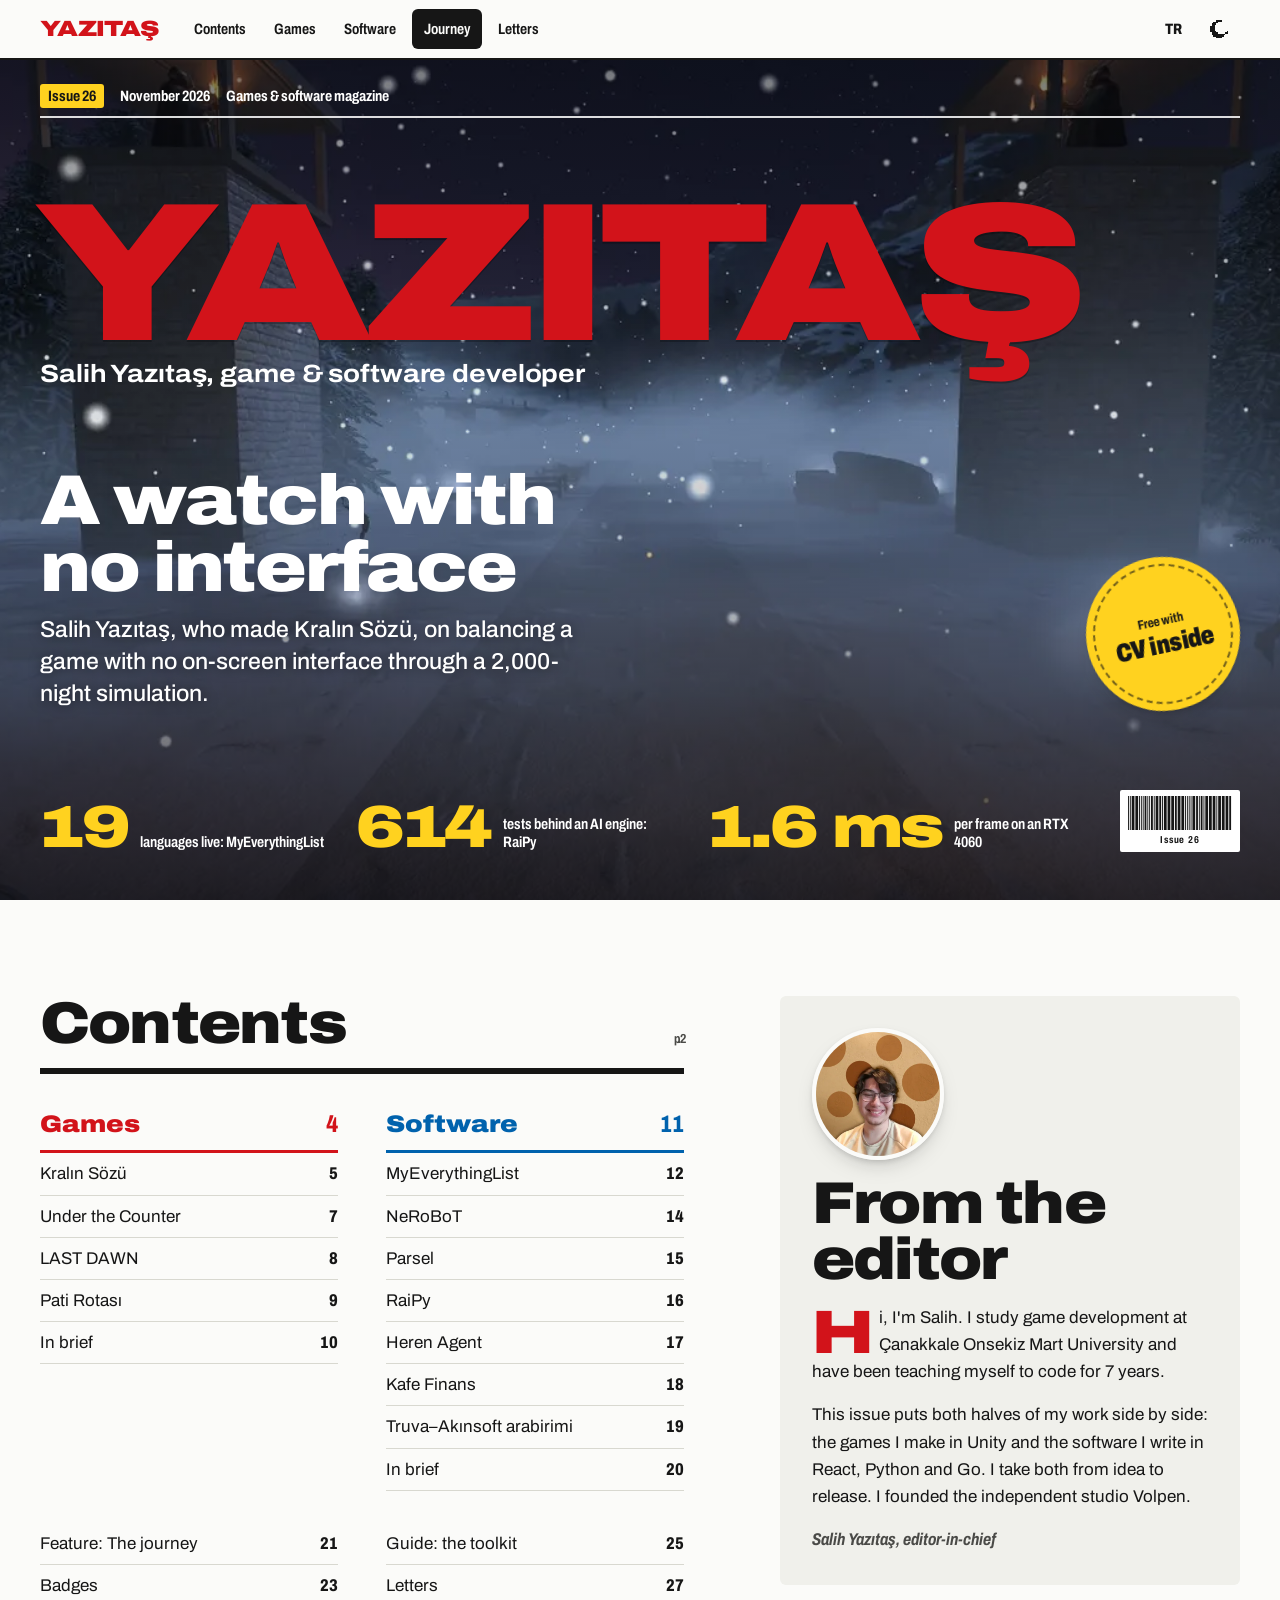
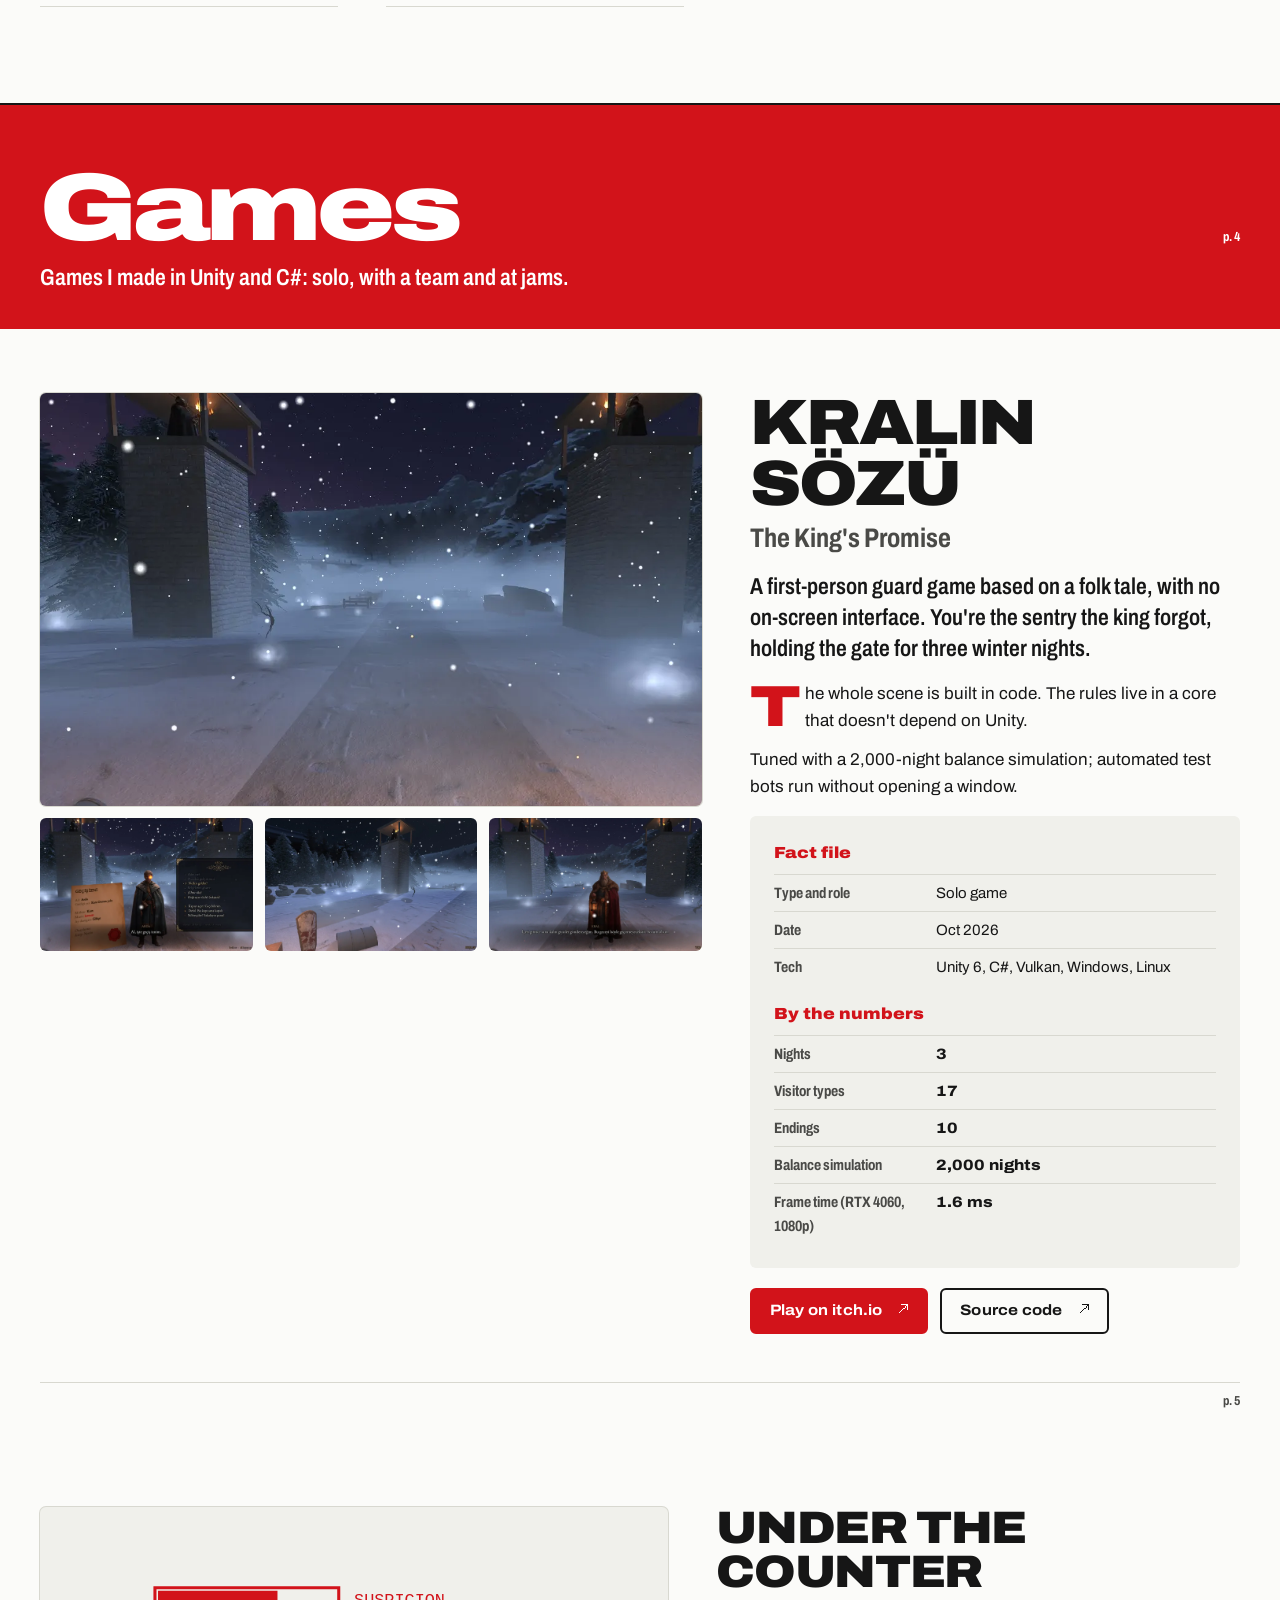
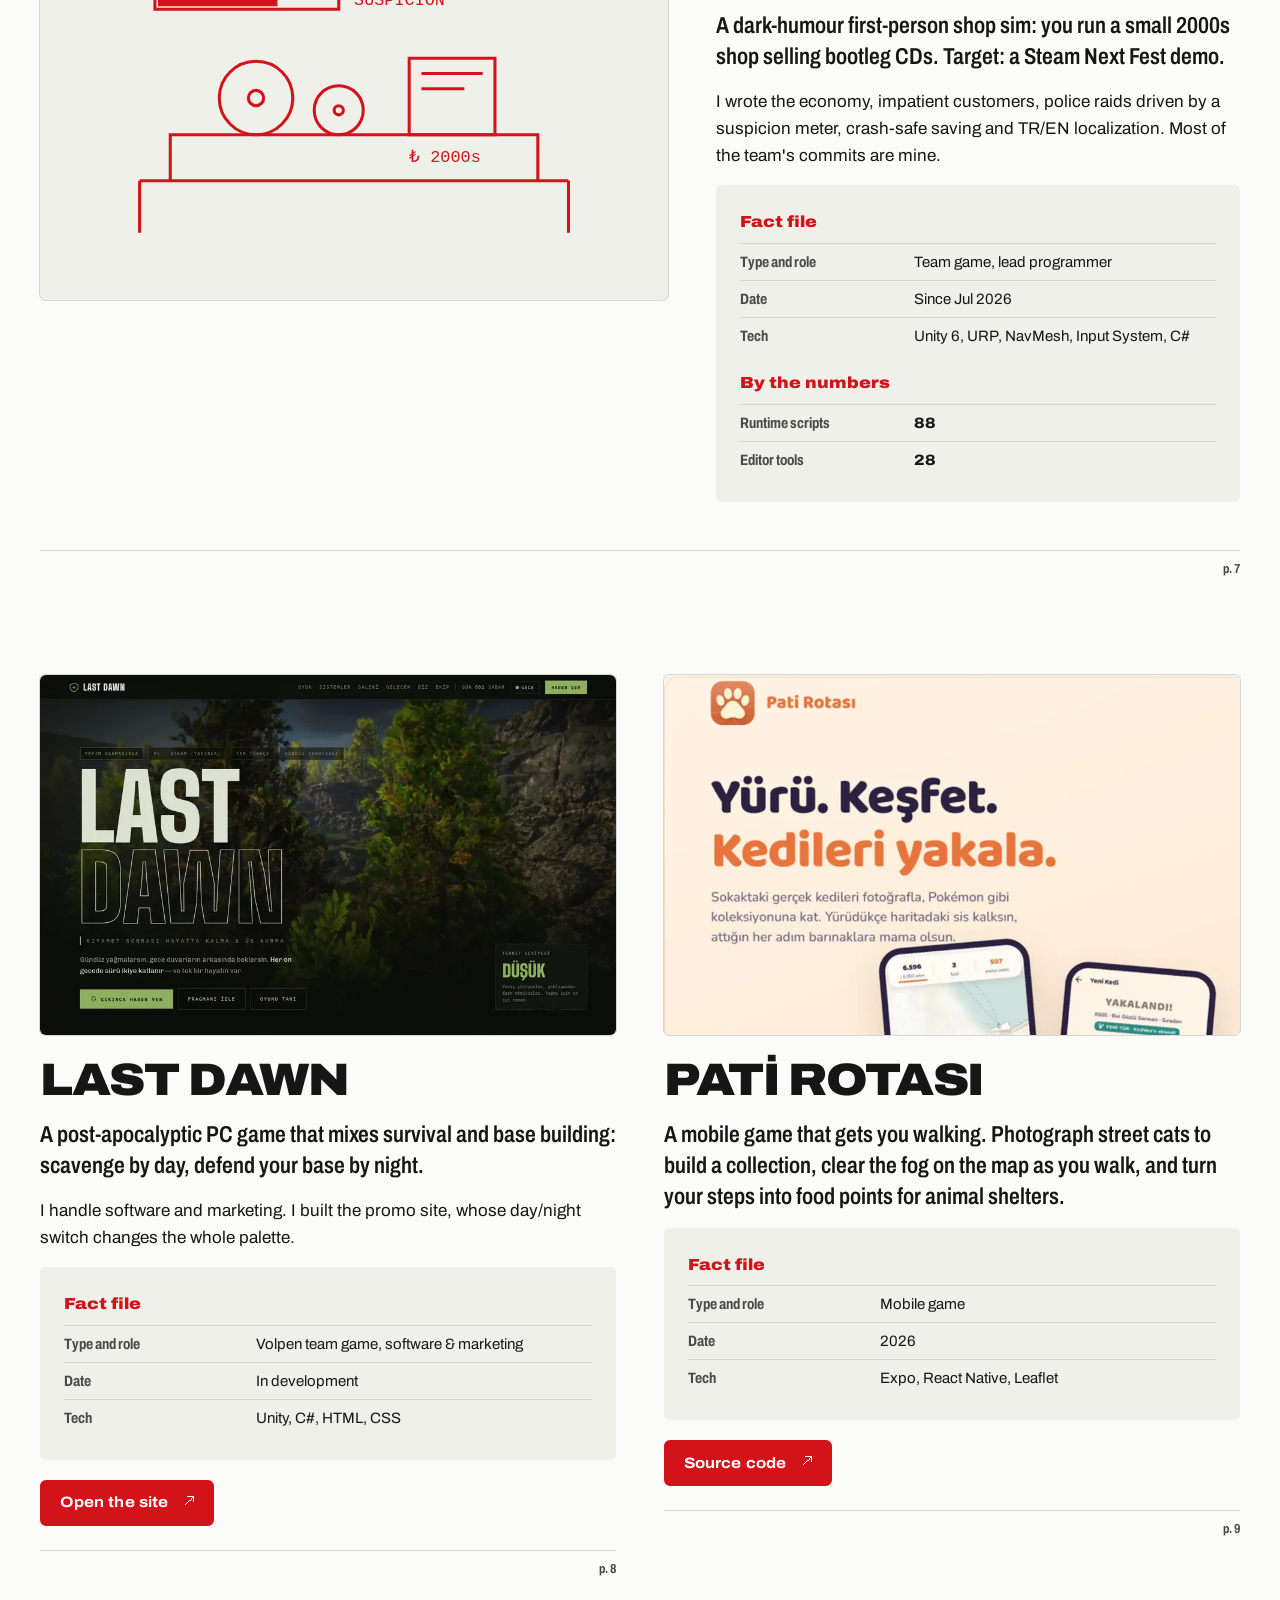
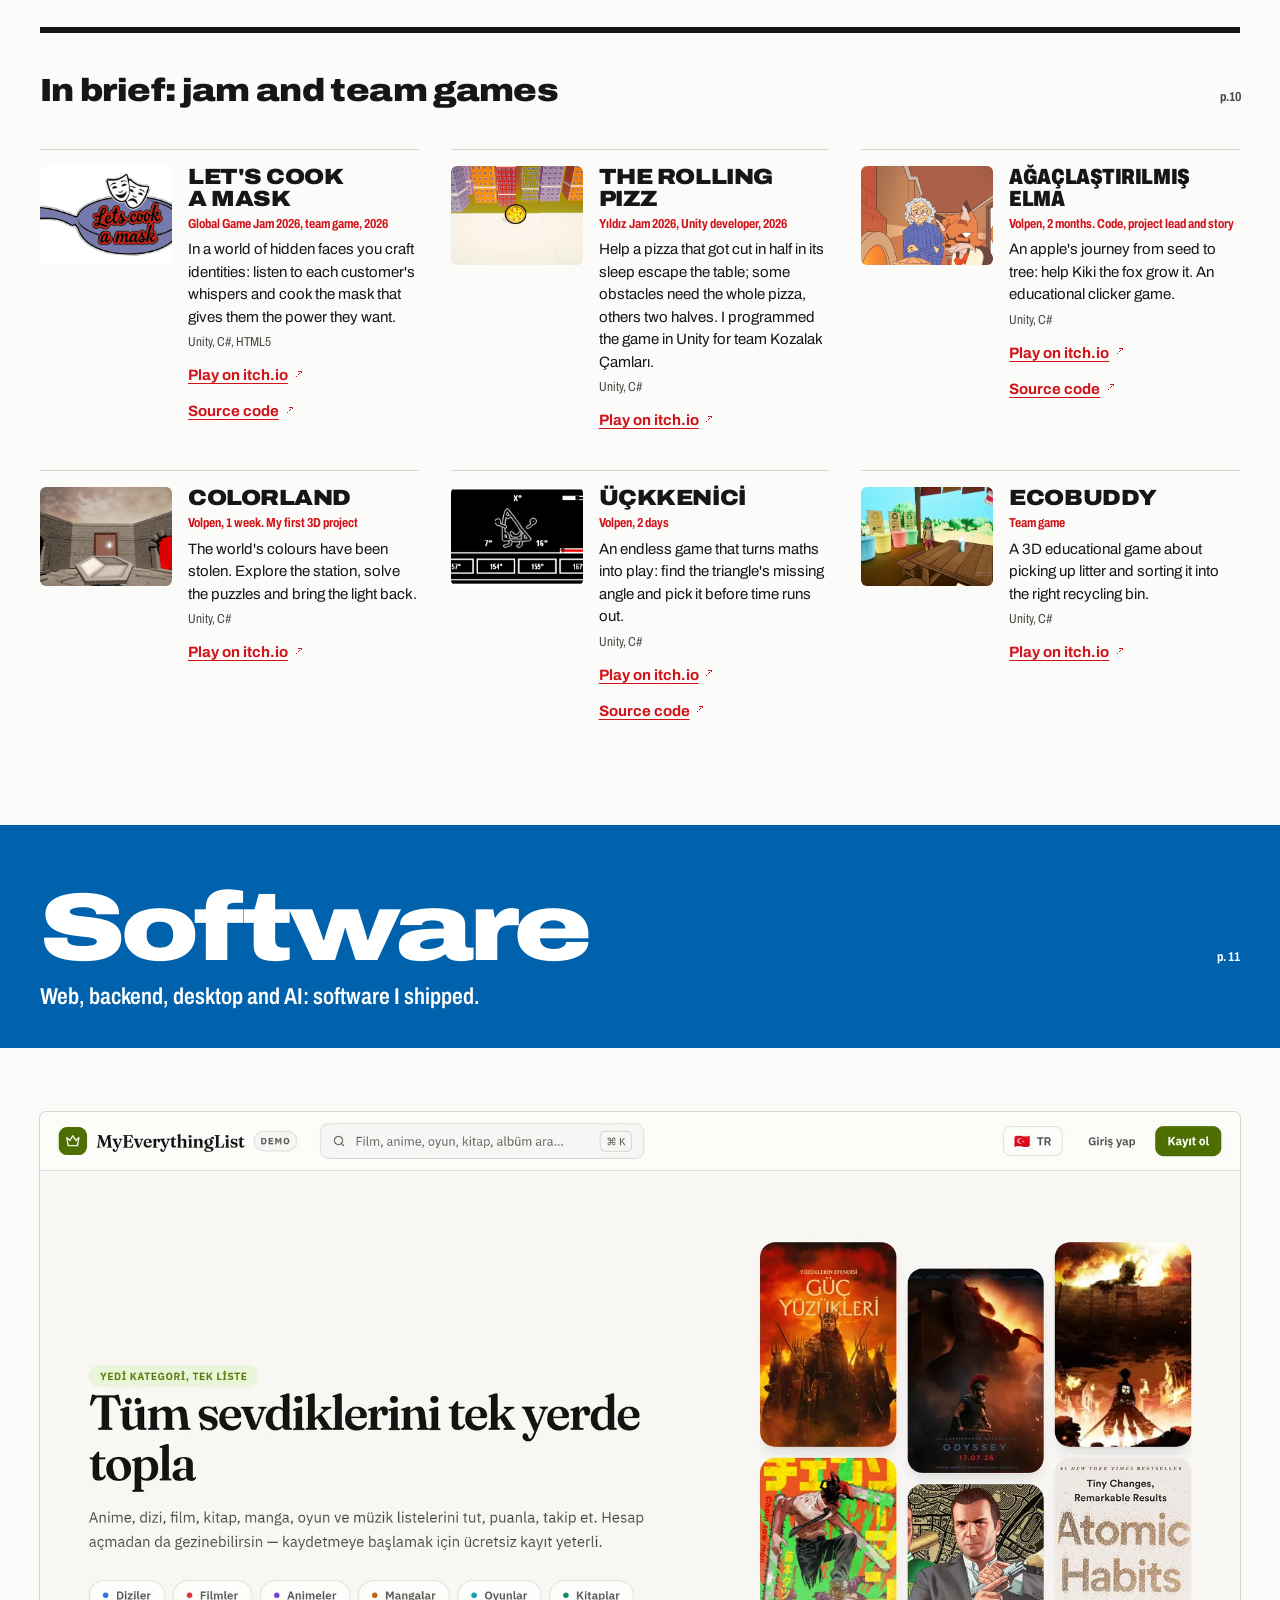
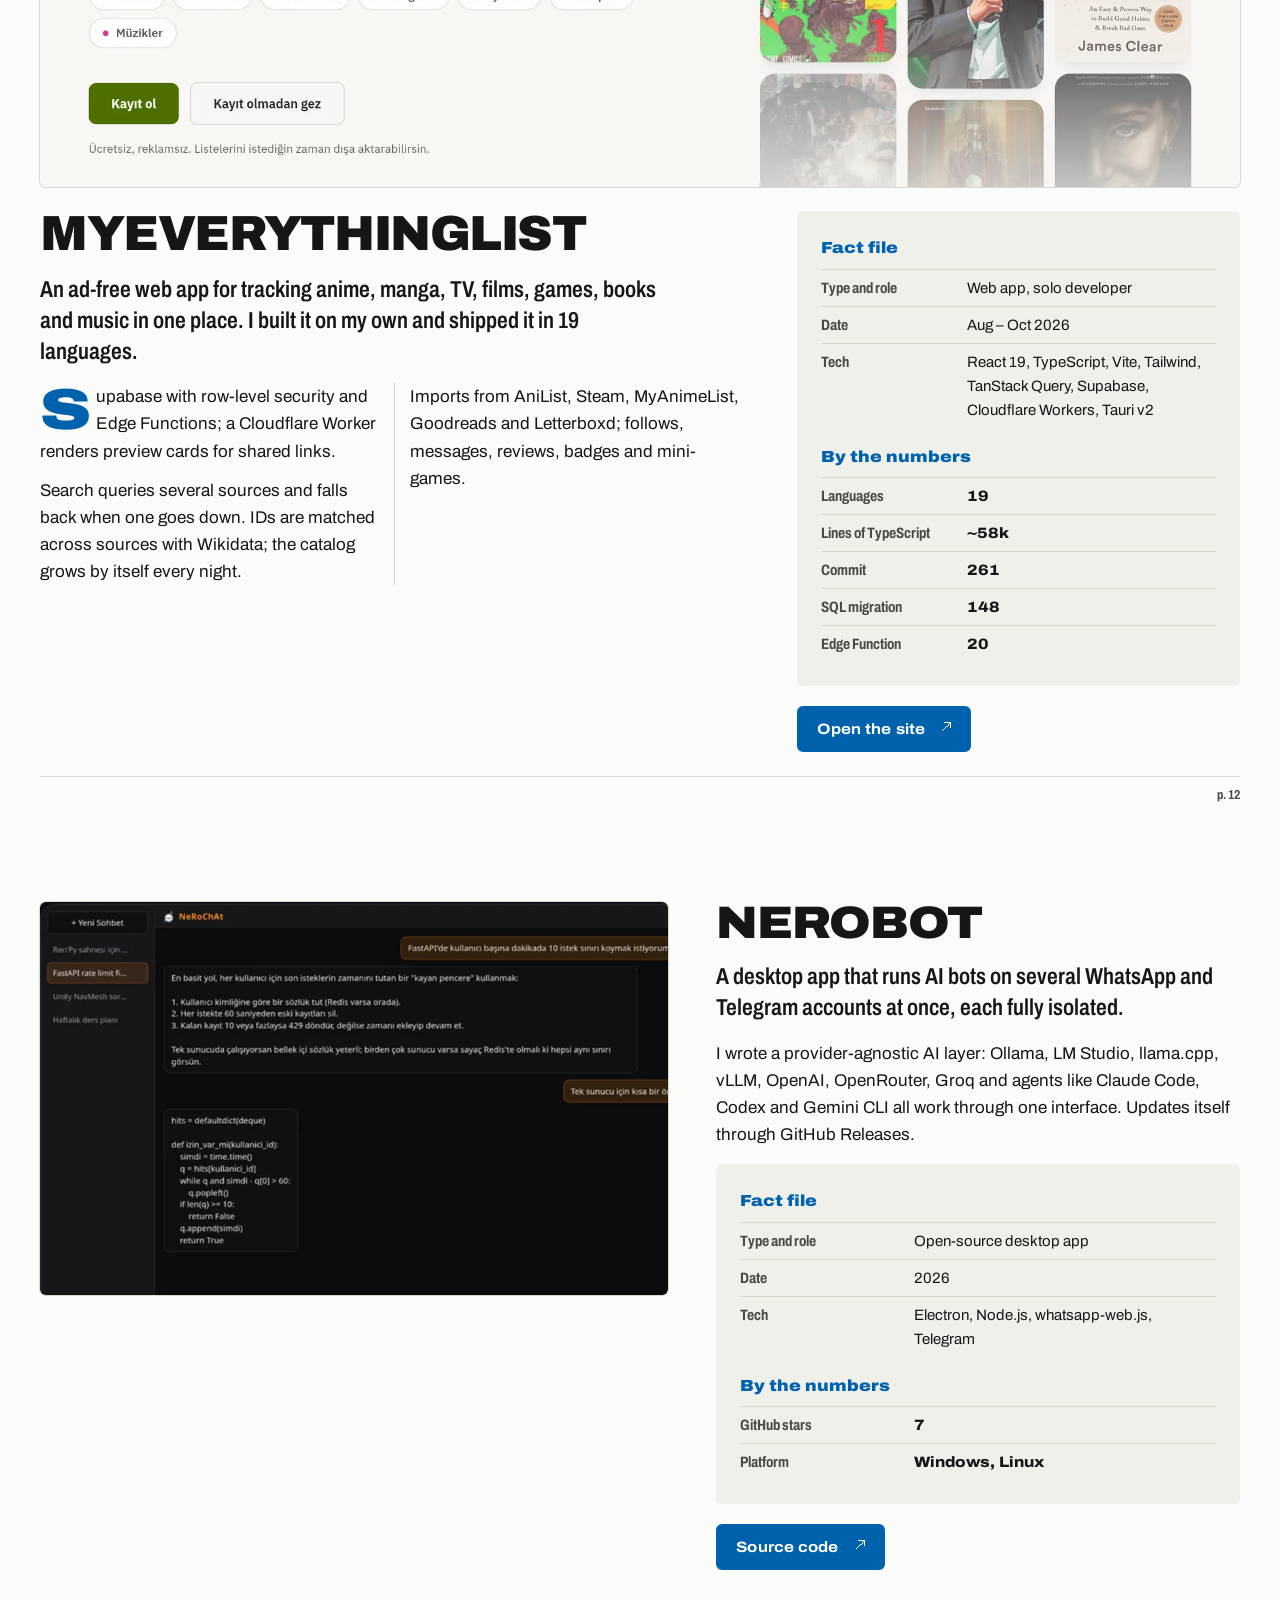
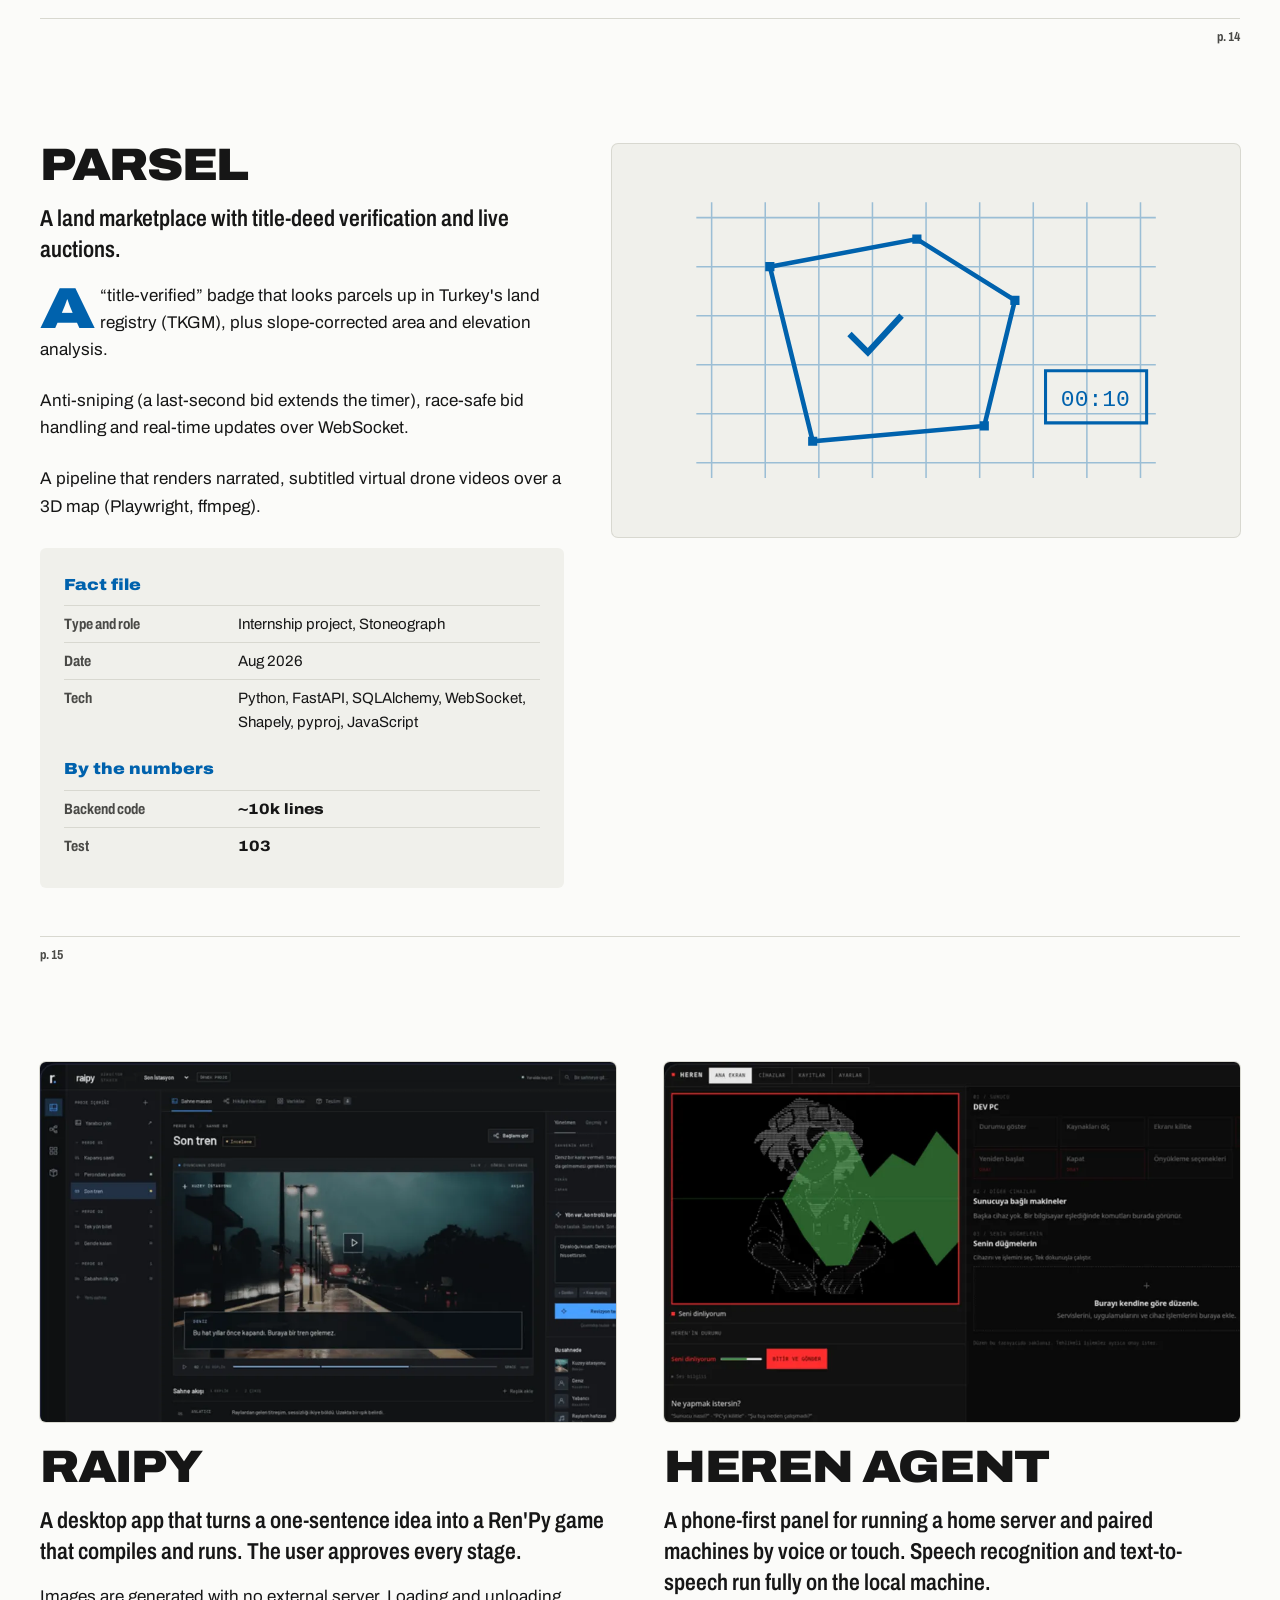
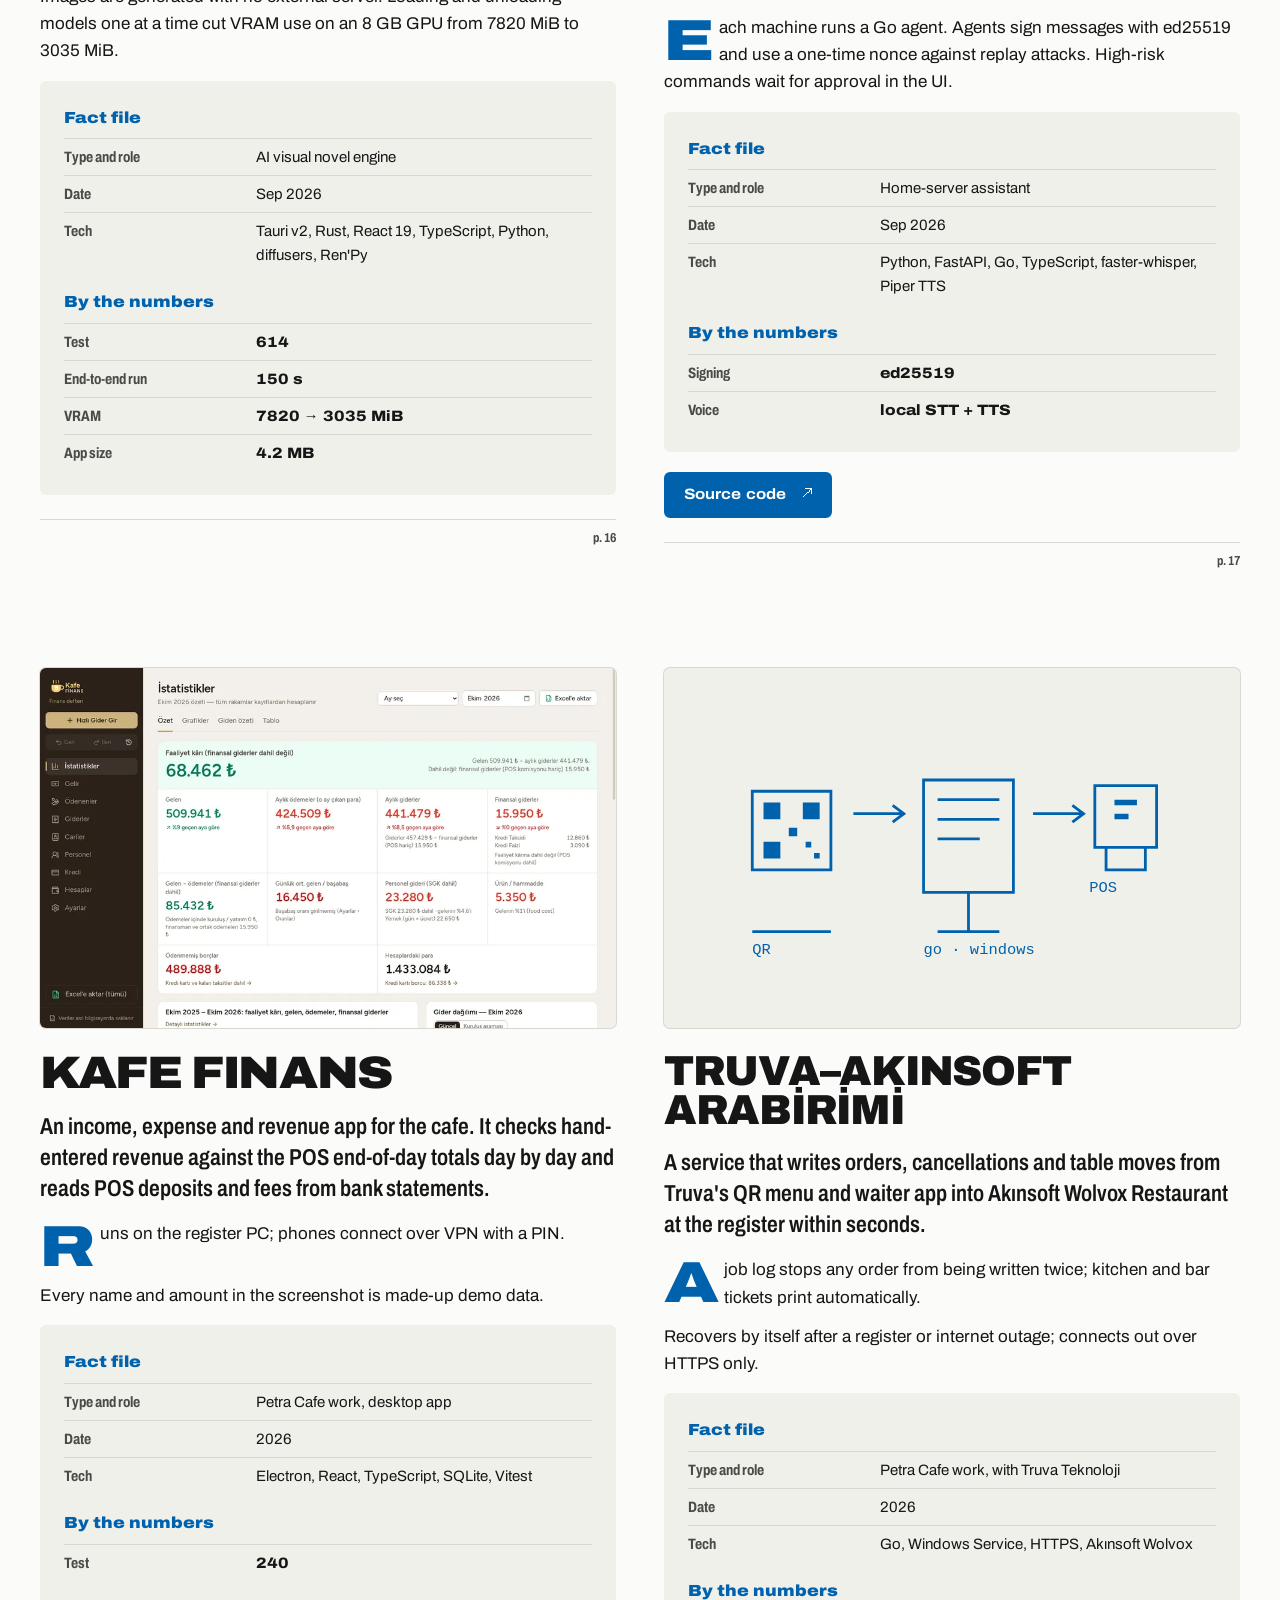
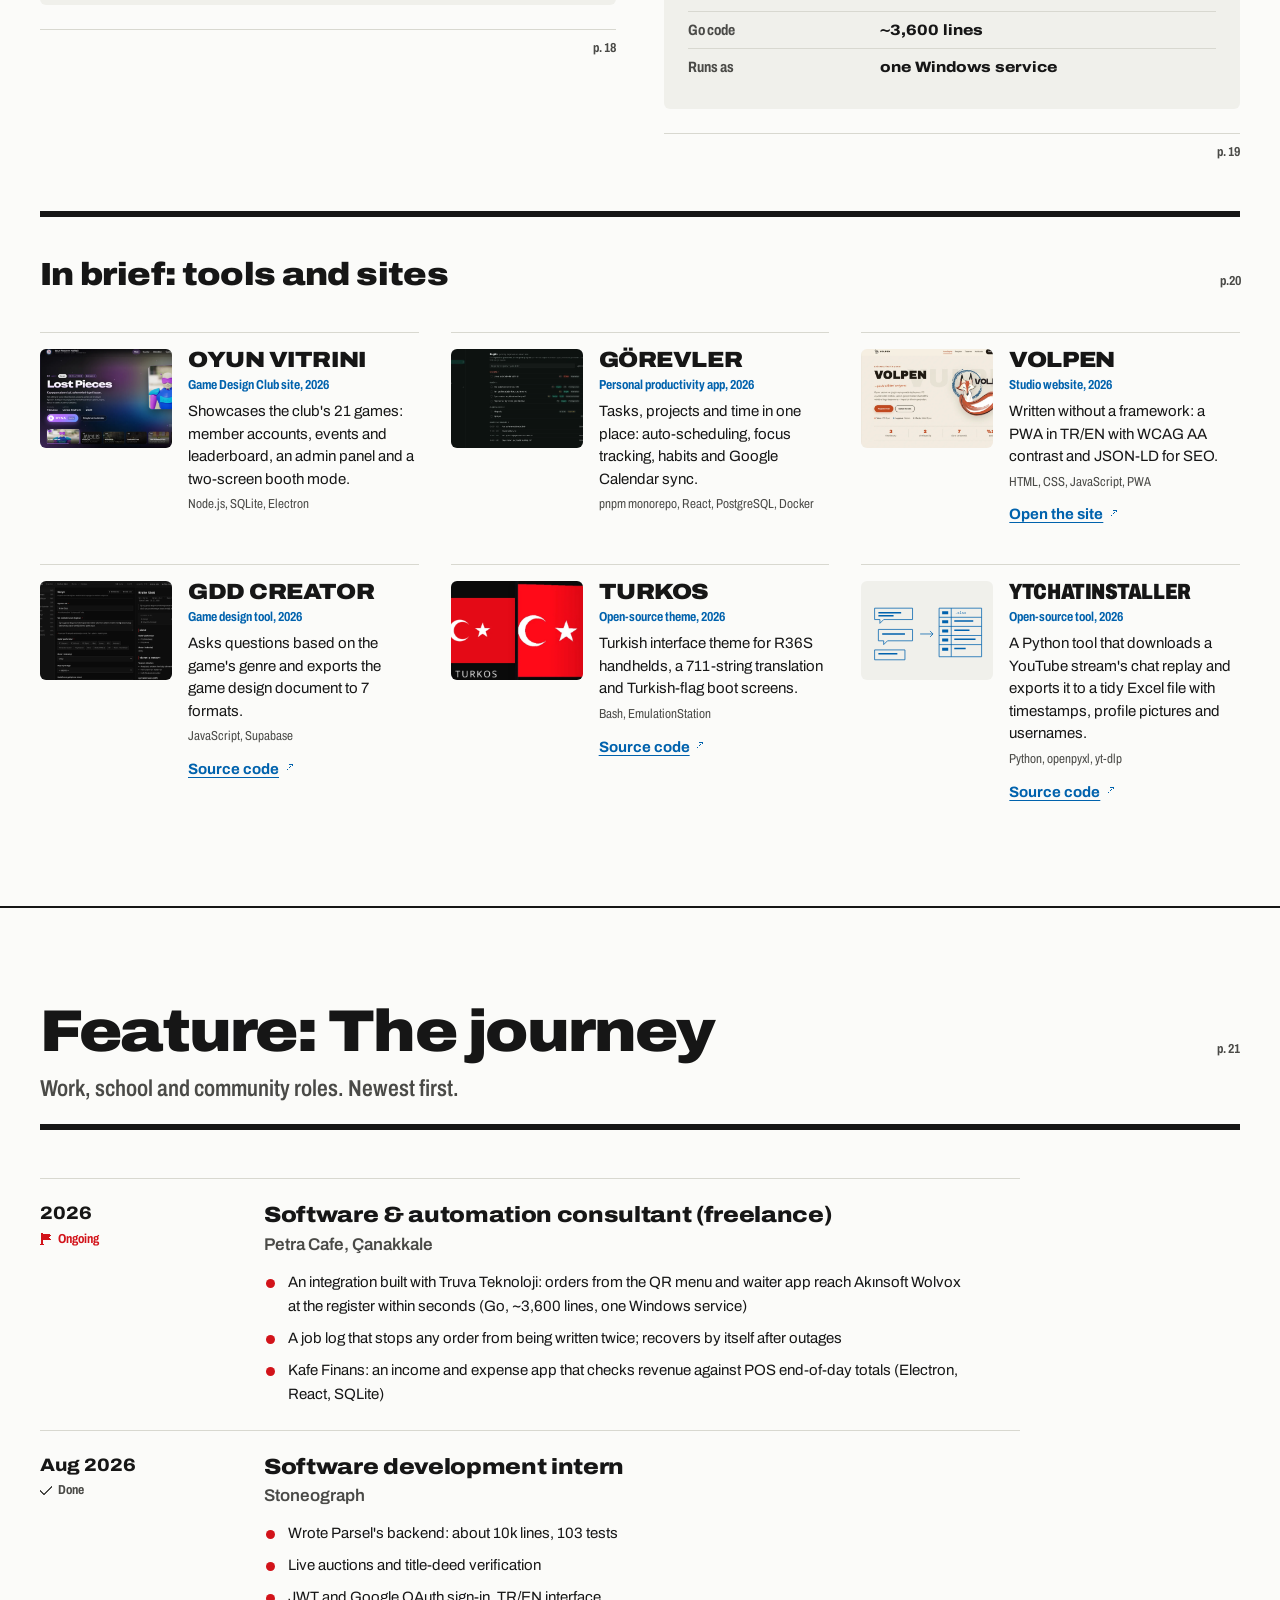
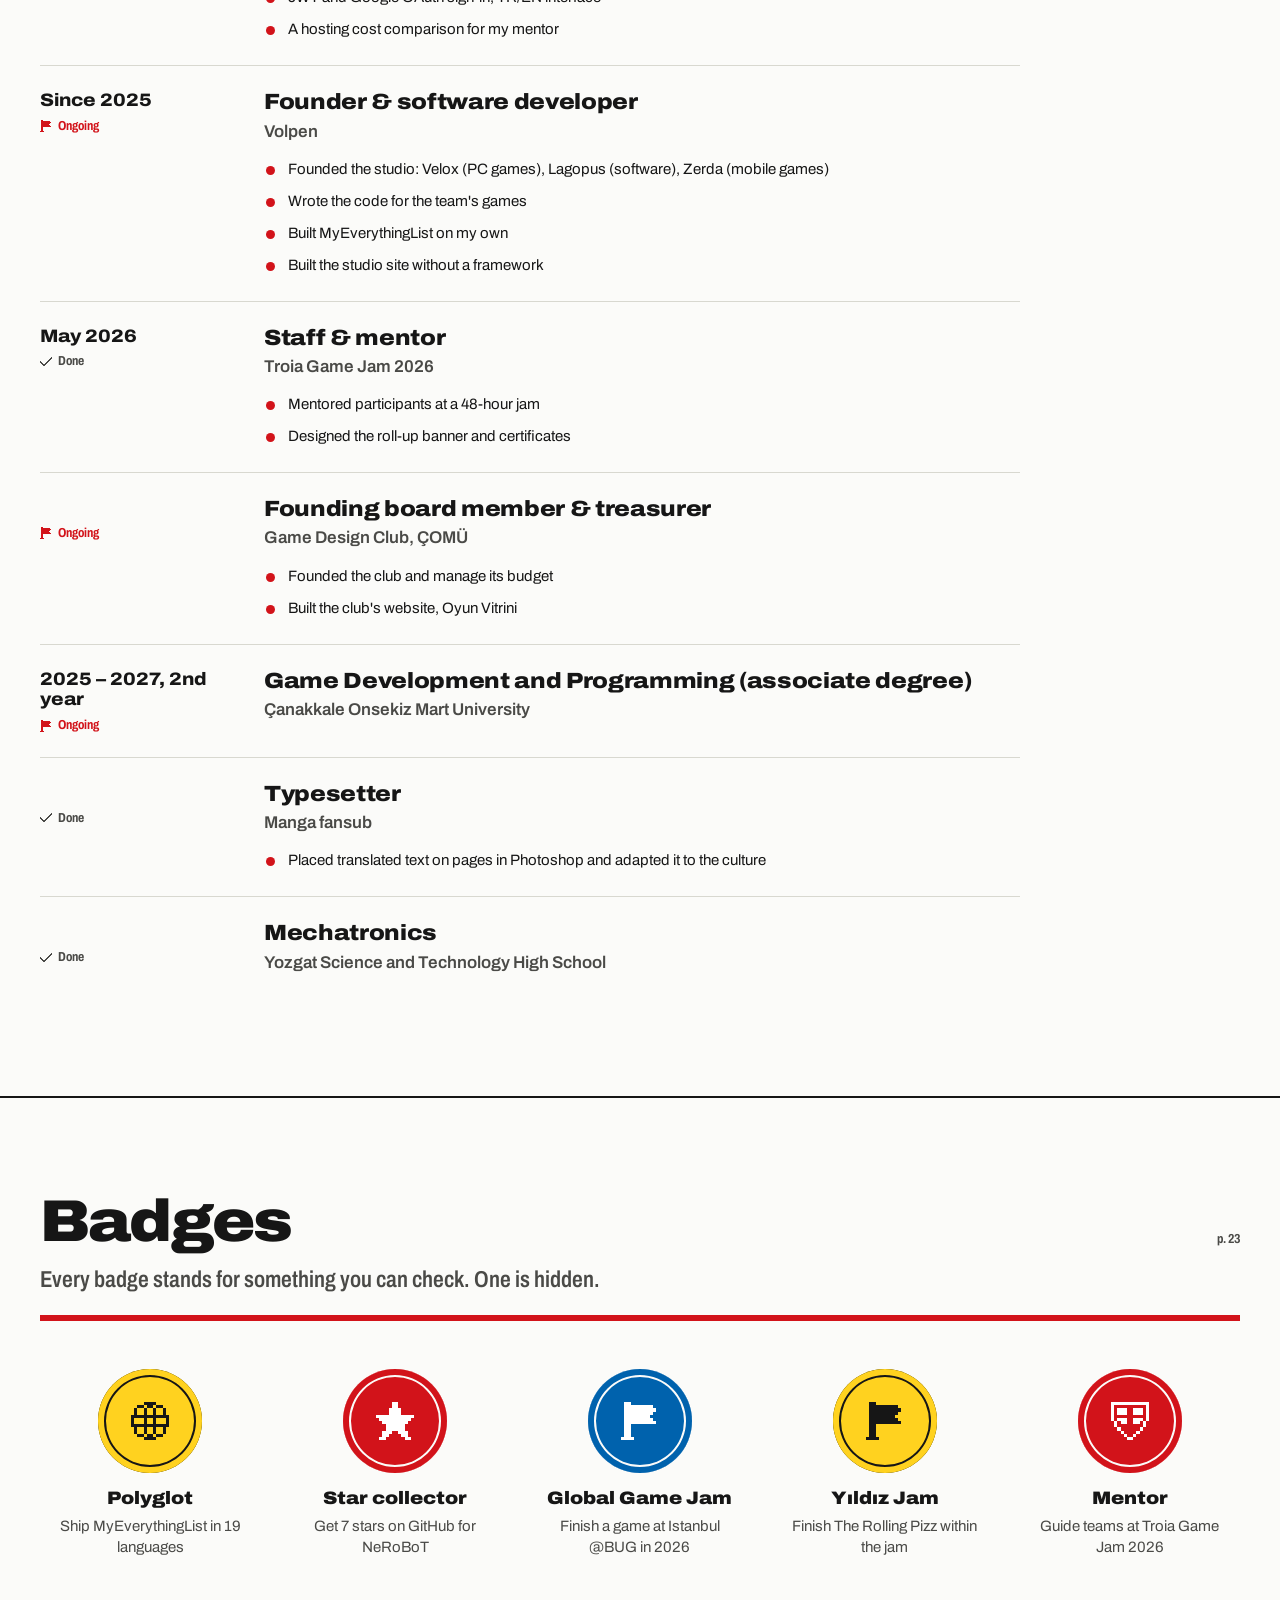
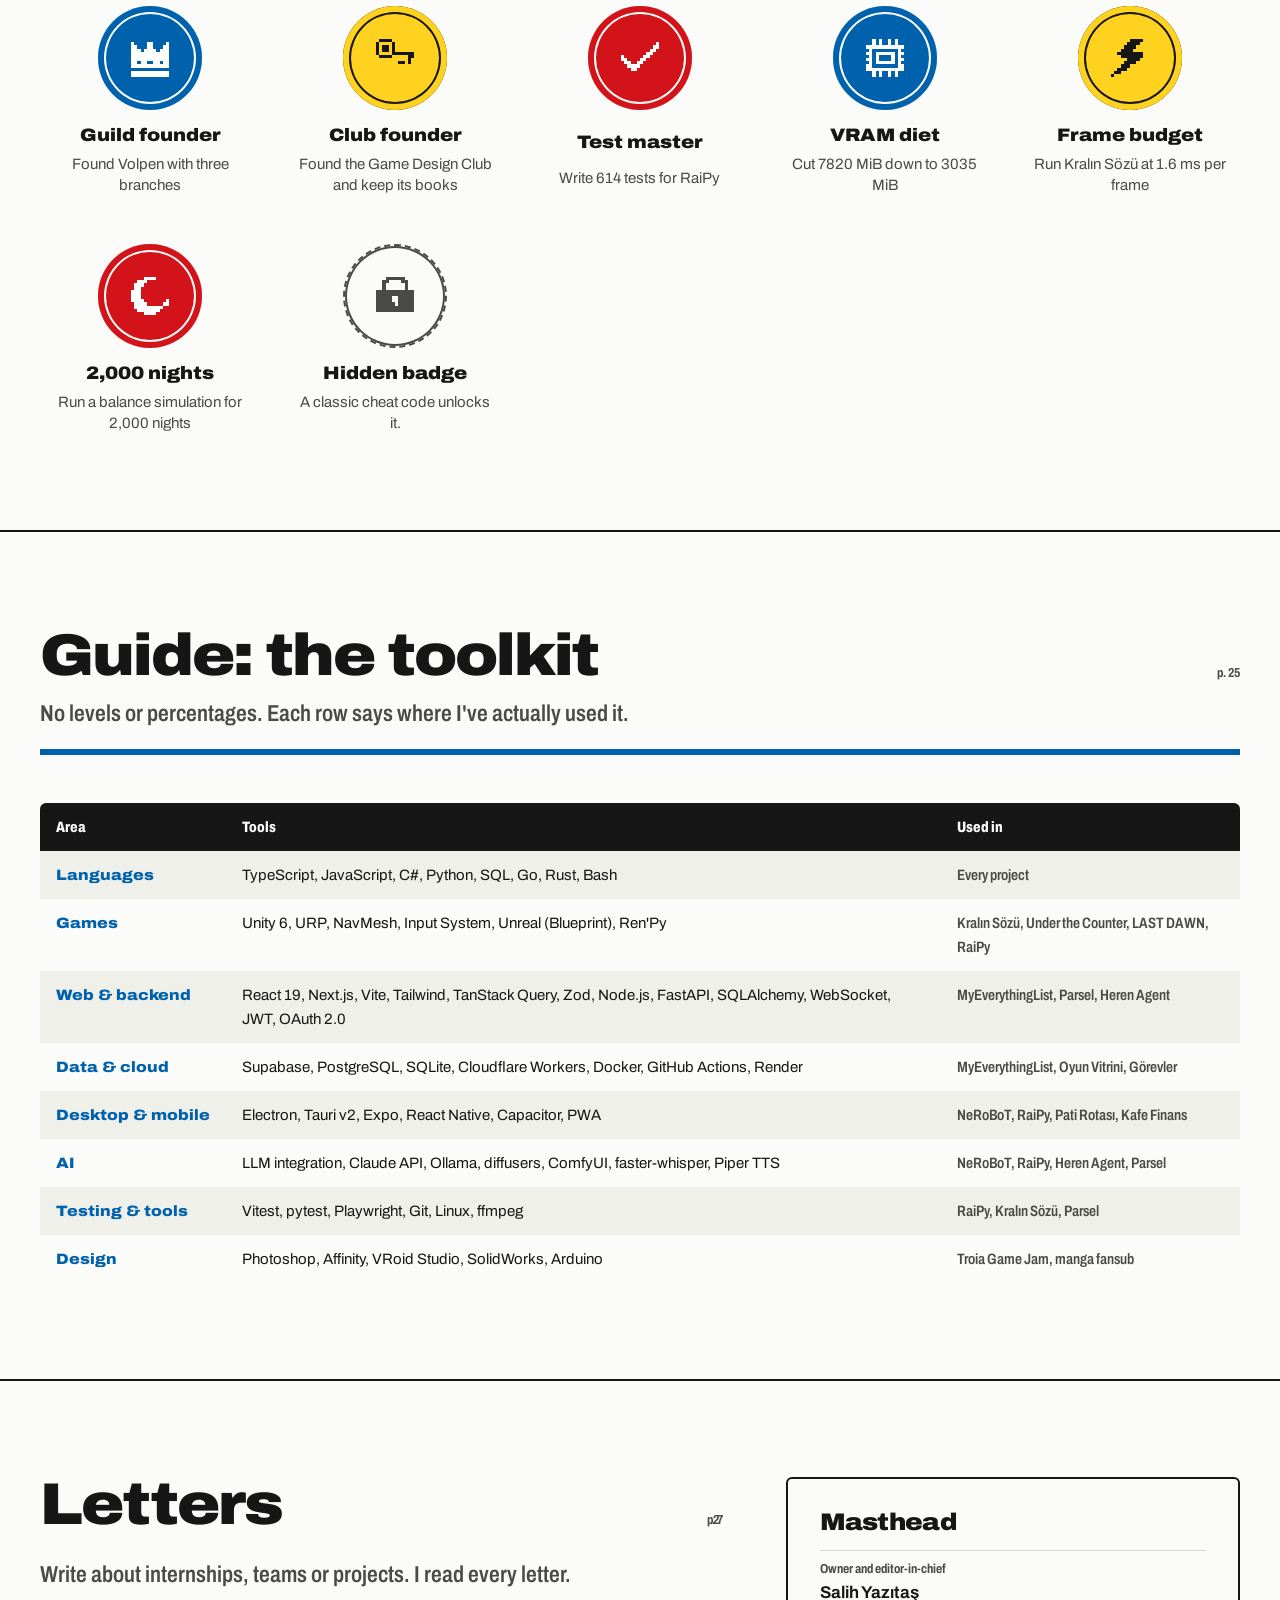
==== commit 86f639fc: "Sıfırdan yeniden tasarım: YAZITAŞ oyun ve yazılım dergisi - Görsel dünya: Salih'in soyadını taşıyan " ====
--- a/en/index.html
+++ b/en/index.html
@@ -1,5 +1,5 @@
 <!doctype html>
-<html lang="en" data-theme="dark" data-lens="game">
+<html lang="en" data-theme="light">
 <head>
 <meta charset="utf-8">
 <meta name="viewport" content="width=device-width, initial-scale=1">
@@ -10,9 +10,9 @@
 <link rel="alternate" hreflang="tr" href="https://salihyzts.github.io/">
 <link rel="alternate" hreflang="en" href="https://salihyzts.github.io/en/">
 <link rel="alternate" hreflang="x-default" href="https://salihyzts.github.io/">
-<meta name="color-scheme" content="dark light">
-<meta name="theme-color" content="#10131d" media="(prefers-color-scheme: dark)">
-<meta name="theme-color" content="#eceef2" media="(prefers-color-scheme: light)">
+<meta name="color-scheme" content="light dark">
+<meta name="theme-color" content="#fbfbf9" media="(prefers-color-scheme: light)">
+<meta name="theme-color" content="#16171a" media="(prefers-color-scheme: dark)">
 <meta property="og:type" content="profile">
 <meta property="og:site_name" content="Salih Yazıtaş">
 <meta property="og:title" content="Salih Yazıtaş · Game &amp; Software Developer">
@@ -20,148 +20,159 @@
 <meta property="og:url" content="https://salihyzts.github.io/en/">
 <meta property="og:locale" content="en_US">
 <meta property="og:locale:alternate" content="tr_TR">
-<meta property="og:image" content="https://salihyzts.github.io/assets/og/og-en.png">
+<meta property="og:image" content="https://salihyzts.github.io/assets/og/og-en.jpg">
 <meta property="og:image:width" content="1200">
 <meta property="og:image:height" content="630">
-<meta property="og:image:alt" content="Salih Yazıtaş, game and software developer: mode select screen">
+<meta property="og:image:alt" content="Cover of YAZITAŞ magazine: a red masthead over the snowy gate of Kralın Sözü, Salih Yazıtaş's name and yellow numbers">
 <meta property="profile:first_name" content="Salih">
 <meta property="profile:last_name" content="Yazıtaş">
 <meta name="twitter:card" content="summary_large_image">
 <link rel="icon" href="/assets/favicon.svg" type="image/svg+xml">
 <link rel="apple-touch-icon" href="/assets/apple-touch-icon.png">
-<link rel="preload" href="/assets/fonts/big-shoulders-latin.woff2" as="font" type="font/woff2" crossorigin>
-<link rel="preload" href="/assets/fonts/plex-sans-latin.woff2" as="font" type="font/woff2" crossorigin>
+<link rel="preload" href="/assets/fonts/archivo-normal-latin.woff2" as="font" type="font/woff2" crossorigin>
+<link rel="preload" href="/assets/img/kralin-sozu-gate_view.webp" as="image" type="image/webp">
 <link rel="stylesheet" href="/assets/css/fonts.css">
 <link rel="stylesheet" href="/assets/css/site.css">
 <script>
-  // Boyamadan önce tema ve modu uygula (yanıp sönme olmasın)
+  // Boyamadan önce temayı uygula (yanıp sönme olmasın)
   (function () {
-    var d = document.documentElement, t = null, l = null;
-    try { t = localStorage.getItem("theme"); l = localStorage.getItem("lens"); } catch (e) {}
-    if (!t) t = matchMedia("(prefers-color-scheme: light)").matches ? "light" : "dark";
+    var d = document.documentElement, t = null;
+    try { t = localStorage.getItem("theme"); } catch (e) {}
+    if (t !== "light" && t !== "dark") t = matchMedia("(prefers-color-scheme: dark)").matches ? "dark" : "light";
     d.dataset.theme = t;
-    // ?mod=yazilim / ?mod=oyun ile paylaşılan bağlantı o modda açılsın
-    var q = /[?&]mod=(oyun|game|yazilim|code)/.exec(location.search);
-    if (q) l = /oyun|game/.test(q[1]) ? "game" : "code";
-    if (l === "game" || l === "code") d.dataset.lens = l;
-    d.classList.add("js");
   })();
 </script>
-<script type="application/ld+json">{"@context":"https://schema.org","@type":"Person","name":"Salih Yazıtaş","url":"https://salihyzts.github.io/en/","image":"https://salihyzts.github.io/assets/img/salih.webp","jobTitle":"Game & software developer","email":"mailto:yazitassalih0@gmail.com","address":{"@type":"PostalAddress","addressLocality":"Çanakkale","addressCountry":"TR"},"alumniOf":{"@type":"CollegeOrUniversity","name":"Çanakkale Onsekiz Mart Üniversitesi"},"founder":{"@type":"Organization","name":"Volpen","url":"https://salihyzts.github.io/VolpenWeb/"},"sameAs":["https://github.com/SalihYzts","https://www.linkedin.com/in/salih-yaz%C4%B1ta%C5%9F/","https://salihyzts.itch.io"],"knowsAbout":["Unity","C#","TypeScript","React","Python","FastAPI","Supabase","Electron","Tauri"]}</script>
+<script type="application/ld+json">{"@context":"https://schema.org","@type":"Person","name":"Salih Yazıtaş","url":"https://salihyzts.github.io/en/","image":"https://salihyzts.github.io/assets/img/salih.webp","jobTitle":"Game & software developer","email":"mailto:yazitassalih0@gmail.com","address":{"@type":"PostalAddress","addressLocality":"Çanakkale","addressCountry":"TR"},"alumniOf":{"@type":"CollegeOrUniversity","name":"Çanakkale Onsekiz Mart Üniversitesi"},"founder":{"@type":"Organization","name":"Volpen","url":"https://salihyzts.github.io/VolpenWeb/"},"sameAs":["https://github.com/SalihYzts","https://www.linkedin.com/in/salih-yaz%C4%B1ta%C5%9F/","https://salihyzts.itch.io"],"knowsAbout":["Unity","C#","TypeScript","React","Python","FastAPI","Supabase","Electron","Tauri","Go"]}</script>
 </head>
 <body>
 <a class="skip" href="#main">Skip to content</a>
 
-<header class="hud">
-  <div class="wrap hud-inner">
-    <a class="brand" href="/en/" aria-label="Salih Yazıtaş">
-      <svg class="brand-mark" viewBox="0 0 12 12" aria-hidden="true" focusable="false"><path d="M1 2h3v1h-3zM7 2h1v1h-1zM11 2h1v1h-1zM0 3h1v1h-1zM7 3h1v1h-1zM11 3h1v1h-1zM0 4h1v1h-1zM8 4h1v1h-1zM10 4h1v1h-1zM1 5h2v1h-2zM9 5h1v1h-1zM3 6h1v1h-1zM9 6h1v1h-1zM3 7h1v1h-1zM9 7h1v1h-1zM0 8h3v1h-3zM9 8h1v1h-1z"/></svg>
-      <span class="brand-name" lang="tr">Salih Yazıtaş</span>
-    </a>
-    <div class="lens-switch" role="group" aria-label="Mode">
-      <button type="button" class="lens-btn" data-set-lens="game" aria-pressed="true"><svg class="px" viewBox="0 0 12 12" aria-hidden="true" focusable="false"><path d="M2 2h8v1h-8zM1 3h10v1h-10zM0 4h3v1h-3zM4 4h4v1h-4zM9 4h3v1h-3zM0 5h1v1h-1zM6 5h2v1h-2zM9 5h1v1h-1zM11 5h1v1h-1zM0 6h3v1h-3zM4 6h4v1h-4zM9 6h3v1h-3zM0 7h12v1h-12zM0 8h4v1h-4zM8 8h4v1h-4zM0 9h3v1h-3zM9 9h3v1h-3zM1 10h1v1h-1zM10 10h1v1h-1z"/></svg><span>Games</span></button>
-      <button type="button" class="lens-btn" data-set-lens="code" aria-pressed="false"><svg class="px" viewBox="0 0 12 12" aria-hidden="true" focusable="false"><path d="M0 0h12v1h-12zM0 1h1v1h-1zM11 1h1v1h-1zM0 2h12v1h-12zM0 3h1v1h-1zM11 3h1v1h-1zM0 4h1v1h-1zM2 4h1v1h-1zM11 4h1v1h-1zM0 5h1v1h-1zM3 5h1v1h-1zM11 5h1v1h-1zM0 6h1v1h-1zM4 6h1v1h-1zM11 6h1v1h-1zM0 7h1v1h-1zM3 7h1v1h-1zM11 7h1v1h-1zM0 8h1v1h-1zM2 8h1v1h-1zM5 8h4v1h-4zM11 8h1v1h-1zM0 9h1v1h-1zM11 9h1v1h-1zM0 10h12v1h-12z"/></svg><span>Software</span></button>
-    </div>
+<header class="topbar">
+  <div class="wrap topbar-inner">
+    <a class="mini-mast" href="/en/" aria-label="Salih Yazıtaş" translate="no"><span lang="tr">YAZITAŞ</span></a>
+    <nav class="topnav" aria-label="Magazine sections">
+      <ul><li><a href="#icindekiler" data-nav="icindekiler">Contents</a></li><li><a href="#oyun" data-nav="oyun">Games</a></li><li><a href="#yazilim" data-nav="yazilim">Software</a></li><li><a href="#yolculuk" data-nav="yolculuk">Journey</a></li><li><a href="#mektup" data-nav="mektup">Letters</a></li></ul>
+    </nav>
     <div class="tools">
-      <a class="tool tool--lang" href="/" hreflang="tr" lang="tr" aria-label="Türkçe">TR</a>
-      <button type="button" class="tool" data-theme-toggle aria-label="Light or dark theme"><svg class="px only-dark" viewBox="0 0 12 12" aria-hidden="true" focusable="false"><path d="M5 0h2v1h-2zM1 1h1v1h-1zM5 1h2v1h-2zM10 1h1v1h-1zM2 2h1v1h-1zM9 2h1v1h-1zM4 3h4v1h-4zM3 4h6v1h-6zM0 5h2v1h-2zM3 5h6v1h-6zM10 5h2v1h-2zM0 6h2v1h-2zM3 6h6v1h-6zM10 6h2v1h-2zM3 7h6v1h-6zM4 8h4v1h-4zM2 9h1v1h-1zM9 9h1v1h-1zM1 10h1v1h-1zM5 10h2v1h-2zM10 10h1v1h-1zM5 11h2v1h-2z"/></svg><svg class="px only-light" viewBox="0 0 12 12" aria-hidden="true" focusable="false"><path d="M4 0h4v1h-4zM2 1h3v1h-3zM1 2h3v1h-3zM1 3h2v1h-2zM0 4h3v1h-3zM0 5h3v1h-3zM0 6h3v1h-3zM0 7h4v1h-4zM11 7h1v1h-1zM1 8h4v1h-4zM10 8h2v1h-2zM1 9h9v1h-9zM2 10h7v1h-7zM4 11h4v1h-4z"/></svg></button>
-      <button type="button" class="tool" data-sound-toggle aria-pressed="false" aria-label="Turn sound on" data-label-on="Turn sound off" data-label-off="Turn sound on"><svg class="px if-muted" viewBox="0 0 12 12" aria-hidden="true" focusable="false"><path d="M5 0h1v1h-1zM4 1h2v1h-2zM3 2h3v1h-3zM0 3h6v1h-6zM7 3h1v1h-1zM11 3h1v1h-1zM0 4h6v1h-6zM8 4h1v1h-1zM10 4h1v1h-1zM0 5h6v1h-6zM9 5h1v1h-1zM0 6h6v1h-6zM8 6h1v1h-1zM10 6h1v1h-1zM0 7h6v1h-6zM7 7h1v1h-1zM11 7h1v1h-1zM3 8h3v1h-3zM4 9h2v1h-2zM5 10h1v1h-1z"/></svg><svg class="px if-sound" viewBox="0 0 12 12" aria-hidden="true" focusable="false"><path d="M5 0h1v1h-1zM4 1h2v1h-2zM10 1h1v1h-1zM3 2h3v1h-3zM8 2h1v1h-1zM11 2h1v1h-1zM0 3h6v1h-6zM9 3h1v1h-1zM11 3h1v1h-1zM0 4h6v1h-6zM7 4h1v1h-1zM9 4h1v1h-1zM11 4h1v1h-1zM0 5h6v1h-6zM7 5h1v1h-1zM9 5h1v1h-1zM11 5h1v1h-1zM0 6h6v1h-6zM7 6h1v1h-1zM9 6h1v1h-1zM11 6h1v1h-1zM0 7h6v1h-6zM9 7h1v1h-1zM11 7h1v1h-1zM3 8h3v1h-3zM8 8h1v1h-1zM11 8h1v1h-1zM4 9h2v1h-2zM10 9h1v1h-1zM5 10h1v1h-1z"/></svg></button>
+      <a class="tool" href="/" hreflang="tr" lang="tr" aria-label="Türkçe">TR</a>
+      <button type="button" class="tool" data-theme-toggle aria-label="Day or night edition"><svg class="px only-dark" viewBox="0 0 12 12" aria-hidden="true" focusable="false"><path d="M5 0h2v1h-2zM1 1h1v1h-1zM5 1h2v1h-2zM10 1h1v1h-1zM2 2h1v1h-1zM9 2h1v1h-1zM4 3h4v1h-4zM3 4h6v1h-6zM0 5h2v1h-2zM3 5h6v1h-6zM10 5h2v1h-2zM0 6h2v1h-2zM3 6h6v1h-6zM10 6h2v1h-2zM3 7h6v1h-6zM4 8h4v1h-4zM2 9h1v1h-1zM9 9h1v1h-1zM1 10h1v1h-1zM5 10h2v1h-2zM10 10h1v1h-1zM5 11h2v1h-2z"/></svg><svg class="px only-light" viewBox="0 0 12 12" aria-hidden="true" focusable="false"><path d="M4 0h4v1h-4zM2 1h3v1h-3zM1 2h3v1h-3zM1 3h2v1h-2zM0 4h3v1h-3zM0 5h3v1h-3zM0 6h3v1h-3zM0 7h4v1h-4zM11 7h1v1h-1zM1 8h4v1h-4zM10 8h2v1h-2zM1 9h9v1h-9zM2 10h7v1h-7zM4 11h4v1h-4z"/></svg></button>
     </div>
   </div>
 </header>
 
 <main id="main">
 
-  <section class="title-screen" aria-labelledby="hero-h">
-    <div class="wrap hero-grid">
-      <div class="hero-copy">
-        <h1 id="hero-h" class="hero-name"><span class="hero-first" lang="tr">SALİH</span> <span class="hero-last" lang="tr">YAZITAŞ</span></h1>
-        <p class="hero-role">Game &amp; software developer</p>
-        <p class="hero-intro">I study game development at Çanakkale Onsekiz Mart University and have been teaching myself to code for 7 years. I make games in Unity and products with React and Python, and I take both all the way to release. I founded Volpen, an independent studio.</p>
-      </div>
-
-      <div class="hero-side">
-        <p class="mode-q" id="mode-q">Where do you want to start?</p>
-        <div class="mode-cards" role="group" aria-labelledby="mode-q">
-          <button type="button" class="mode-card mode-card--game" data-set-lens="game" data-go="#seviyeler" aria-pressed="true">
-            <span class="mode-screen" aria-hidden="true">
-              <img src="/assets/img/kralin-sozu-thumb.webp" width="400" height="225" alt="">
-              <span class="snow"></span>
-            </span>
-            <span class="mode-label"><svg class="px" viewBox="0 0 12 12" aria-hidden="true" focusable="false"><path d="M2 2h8v1h-8zM1 3h10v1h-10zM0 4h3v1h-3zM4 4h4v1h-4zM9 4h3v1h-3zM0 5h1v1h-1zM6 5h2v1h-2zM9 5h1v1h-1zM11 5h1v1h-1zM0 6h3v1h-3zM4 6h4v1h-4zM9 6h3v1h-3zM0 7h12v1h-12zM0 8h4v1h-4zM8 8h4v1h-4zM0 9h3v1h-3zM9 9h3v1h-3zM1 10h1v1h-1zM10 10h1v1h-1z"/></svg><span class="mode-title">Games</span></span>
-            <span class="mode-text">Unity and C#: Kralın Sözü, Under the Counter, LAST DAWN and jam games</span>
-          </button>
-          <button type="button" class="mode-card mode-card--code" data-set-lens="code" data-go="#seviyeler" aria-pressed="false">
-            <span class="mode-screen mode-screen--term" aria-hidden="true">
-              <span class="term-line"><span class="term-prompt">$</span> npm run deploy</span>
-              <span class="term-line term-ok">✓ live in 19 languages<span class="caret"></span></span>
-            </span>
-            <span class="mode-label"><svg class="px" viewBox="0 0 12 12" aria-hidden="true" focusable="false"><path d="M0 0h12v1h-12zM0 1h1v1h-1zM11 1h1v1h-1zM0 2h12v1h-12zM0 3h1v1h-1zM11 3h1v1h-1zM0 4h1v1h-1zM2 4h1v1h-1zM11 4h1v1h-1zM0 5h1v1h-1zM3 5h1v1h-1zM11 5h1v1h-1zM0 6h1v1h-1zM4 6h1v1h-1zM11 6h1v1h-1zM0 7h1v1h-1zM3 7h1v1h-1zM11 7h1v1h-1zM0 8h1v1h-1zM2 8h1v1h-1zM5 8h4v1h-4zM11 8h1v1h-1zM0 9h1v1h-1zM11 9h1v1h-1zM0 10h12v1h-12z"/></svg><span class="mode-title">Software</span></span>
-            <span class="mode-text">Web, backend, desktop and AI: MyEverythingList, NeRoBoT, RaiPy</span>
-          </button>
-        </div>
-
-        <nav class="main-menu" aria-label="Main menu">
-          <ul>
-            <li><a href="#seviyeler"><span class="mm-label"><span data-lens-only="game">Level select</span><span data-lens-only="code">~/projects</span></span><span class="mm-leader" aria-hidden="true"></span><span class="mm-count">23</span></a></li>
-            <li><a href="#gorevler"><span class="mm-label"><span data-lens-only="game">Quest log</span><span data-lens-only="code">git log</span></span><span class="mm-leader" aria-hidden="true"></span><span class="mm-count">8</span></a></li>
-            <li><a href="#basarimlar"><span class="mm-label"><span data-lens-only="game">Achievements</span><span data-lens-only="code">Milestones</span></span><span class="mm-leader" aria-hidden="true"></span><span class="mm-count"><span data-ach-count>11</span>/12</span></a></li>
-            <li><a href="#yetenekler"><span class="mm-label"><span data-lens-only="game">Skill tree</span><span data-lens-only="code">package.json</span></span><span class="mm-leader" aria-hidden="true"></span><span class="mm-count">8</span></a></li>
-            <li><a href="#kayit"><span class="mm-label"><span data-lens-only="game">Save point</span><span data-lens-only="code">Contact</span></span><span class="mm-leader" aria-hidden="true"></span><span class="mm-count">CV</span></a></li>
-          </ul>
-        </nav>
-      </div>
-    </div>
-
-    <div class="wrap">
-      <dl class="statusbar" aria-label="Quick stats">
-        <div><dt>self-taught coding</dt><dd>7 yrs</dd></div>
-        <div><dt>languages live</dt><dd>19</dd></div>
-        <div><dt>tests, RaiPy</dt><dd>614</dd></div>
-        <div><dt>frame time, Kralın Sözü</dt><dd>1.6 ms</dd></div>
-        <div><dt>game jams</dt><dd>3</dd></div>
-      </dl>
+  <section class="cover" aria-labelledby="cover-h">
+    <img class="cover-art" src="/assets/img/kralin-sozu-gate_view.webp" width="1200" height="675" alt="Kralın Sözü: the gate between two watchtowers on a snowy night" fetchpriority="high">
+    <div class="wrap cover-inner">
+      <p class="cover-issue"><span>Issue 26</span><span>November 2026</span><span>Games &amp; software magazine</span></p>
+      <h1 class="masthead" id="cover-h"><span class="masthead-word" lang="tr" translate="no" aria-hidden="true">YAZITAŞ</span><span class="cover-name"><span lang="tr">Salih Yazıtaş</span>, game & software developer</span></h1>
+
+      <a class="cover-story" href="#kralin-sozu">
+        <span class="cover-title">A watch with no interface</span>
+        <span class="cover-deck">Salih Yazıtaş, who made Kralın Sözü, on balancing a game with no on-screen interface through a 2,000-night simulation.</span>
+      </a>
+
+      <ul class="cover-lines">
+        <li><a href="#myeverythinglist"><span class="cl-big">19</span><span class="cl-text">languages live: MyEverythingList</span></a></li>
+        <li><a href="#raipy"><span class="cl-big">614</span><span class="cl-text">tests behind an AI engine: RaiPy</span></a></li>
+        <li><a href="#kralin-sozu"><span class="cl-big">1.6 ms</span><span class="cl-text">per frame on an RTX 4060</span></a></li>
+      </ul>
+
+      <a class="sticker" href="/cv/Salih_Yazitas_CV_EN.pdf" download><span class="sticker-top">Free with</span><span class="sticker-main">CV inside</span></a>
+
+      <div class="barcode" aria-hidden="true"><svg class="barcode-bars" viewBox="0 0 113 40" preserveAspectRatio="none" aria-hidden="true"><rect x="0" y="0" width="1" height="40"/><rect x="2" y="0" width="1" height="40"/><rect x="4" y="0" width="3" height="40"/><rect x="8" y="0" width="3" height="40"/><rect x="12" y="0" width="1" height="40"/><rect x="14" y="0" width="1" height="40"/><rect x="16" y="0" width="1" height="40"/><rect x="18" y="0" width="2" height="40"/><rect x="21" y="0" width="1" height="40"/><rect x="23" y="0" width="1" height="40"/><rect x="25" y="0" width="2" height="40"/><rect x="28" y="0" width="1" height="40"/><rect x="30" y="0" width="3" height="40"/><rect x="34" y="0" width="2" height="40"/><rect x="37" y="0" width="1" height="40"/><rect x="39" y="0" width="3" height="40"/><rect x="43" y="0" width="3" height="40"/><rect x="47" y="0" width="3" height="40"/><rect x="51" y="0" width="2" height="40"/><rect x="54" y="0" width="3" height="40"/><rect x="58" y="0" width="3" height="40"/><rect x="62" y="0" width="1" height="40"/><rect x="64" y="0" width="1" height="40"/><rect x="66" y="0" width="1" height="40"/><rect x="68" y="0" width="1" height="40"/><rect x="70" y="0" width="3" height="40"/><rect x="74" y="0" width="2" height="40"/><rect x="77" y="0" width="1" height="40"/><rect x="79" y="0" width="2" height="40"/><rect x="82" y="0" width="1" height="40"/><rect x="84" y="0" width="3" height="40"/><rect x="88" y="0" width="3" height="40"/><rect x="92" y="0" width="3" height="40"/><rect x="96" y="0" width="1" height="40"/><rect x="98" y="0" width="3" height="40"/><rect x="102" y="0" width="3" height="40"/><rect x="106" y="0" width="3" height="40"/><rect x="110" y="0" width="2" height="40"/></svg><span>Issue 26</span></div>
     </div>
   </section>
 
-  <section class="section" id="seviyeler" aria-labelledby="seviyeler-h">
+  <section class="contents" id="icindekiler" aria-labelledby="icindekiler-h">
+    <div class="wrap contents-grid">
+      <div class="toc">
+        <h2 class="toc-title" id="icindekiler-h">Contents<span class="folio" aria-hidden="true">p. 2</span></h2>
+        <ol class="toc-list">
+          
+          <li class="toc-group">
+            <a class="toc-sec" href="#oyun"><span>Games</span><span class="toc-pg">4</span></a>
+            <ul>
+              <li><a href="#kralin-sozu"><span lang="tr">Kralın Sözü</span><span class="toc-pg">5</span></a></li>
+              <li><a href="#under-the-counter"><span lang="en">Under the Counter</span><span class="toc-pg">7</span></a></li>
+              <li><a href="#last-dawn"><span lang="en">LAST DAWN</span><span class="toc-pg">8</span></a></li>
+              <li><a href="#pati-rotasi"><span lang="tr">Pati Rotası</span><span class="toc-pg">9</span></a></li>
+              <li><a href="#oyun-kisa-h"><span>In brief</span><span class="toc-pg">10</span></a></li>
+            </ul>
+          </li>
+          
+          <li class="toc-group">
+            <a class="toc-sec" href="#yazilim"><span>Software</span><span class="toc-pg">11</span></a>
+            <ul>
+              <li><a href="#myeverythinglist"><span lang="en">MyEverythingList</span><span class="toc-pg">12</span></a></li>
+              <li><a href="#nerobot"><span lang="en">NeRoBoT</span><span class="toc-pg">14</span></a></li>
+              <li><a href="#parsel"><span lang="tr">Parsel</span><span class="toc-pg">15</span></a></li>
+              <li><a href="#raipy"><span lang="en">RaiPy</span><span class="toc-pg">16</span></a></li>
+              <li><a href="#heren-agent"><span lang="en">Heren Agent</span><span class="toc-pg">17</span></a></li>
+              <li><a href="#kafe-finans"><span lang="en">Kafe Finans</span><span class="toc-pg">18</span></a></li>
+              <li><a href="#truva-arabirimi"><span lang="tr">Truva–Akınsoft arabirimi</span><span class="toc-pg">19</span></a></li>
+              <li><a href="#yazilim-kisa-h"><span>In brief</span><span class="toc-pg">20</span></a></li>
+            </ul>
+          </li>
+          <li class="toc-group toc-group--misc"><ul>
+            <li><a href="#yolculuk"><span>Feature: The journey</span><span class="toc-pg">21</span></a></li>
+            <li><a href="#rozetler"><span>Badges</span><span class="toc-pg">23</span></a></li>
+            <li><a href="#rehber"><span>Guide: the toolkit</span><span class="toc-pg">25</span></a></li>
+            <li><a href="#mektup"><span>Letters</span><span class="toc-pg">27</span></a></li>
+          </ul></li>
+        </ol>
+      </div>
+      <aside class="editor" aria-labelledby="editor-h">
+        <img class="editor-photo" src="/assets/img/salih.webp" width="480" height="480" alt="Photo of Salih Yazıtaş" loading="lazy" decoding="async">
+        <h2 class="editor-title" id="editor-h">From the editor</h2>
+        <p>Hi, I'm Salih. I study game development at Çanakkale Onsekiz Mart University and have been teaching myself to code for 7 years.</p>
+        <p>This issue puts both halves of my work side by side: the games I make in Unity and the software I write in React, Python and Go. I take both from idea to release. I founded the independent studio Volpen.</p>
+        <p class="editor-sign">Salih Yazıtaş, editor-in-chief</p>
+      </aside>
+    </div>
+  </section>
+
+  
+  <section class="section section--game" id="oyun" aria-labelledby="oyun-h">
+    <span class="thumb-tab" aria-hidden="true">Games</span>
+    <header class="opener">
+      <div class="wrap opener-inner">
+        <h2 class="opener-title" id="oyun-h">Games</h2>
+        <p class="opener-deck">Games I made in Unity and C#: solo, with a team and at jams.</p>
+        <p class="folio folio--light" aria-hidden="true">p. 4</p>
+      </div>
+    </header>
     <div class="wrap">
-      
-      <header class="section-head">
-        <h2 id="seviyeler-h"><span data-lens-only="game">Level select</span><span data-lens-only="code" class="h-code" lang="en">~/projects</span></h2>
-        <p class="section-intro"><span data-lens-only="game">You're in games mode: games are the main quest, software projects are side quests. Switch the order with the mode button at the top.</span><span data-lens-only="code">You're in software mode: software projects are the main quest, games are side quests. Switch the order with the mode button at the top.</span></p>
-      </header>
-      <div class="tracks" data-tracks>
-        
-    <section class="track" id="track-game" data-track="game" aria-labelledby="track-game-h">
-      <h3 class="track-head" id="track-game-h">
-        <svg class="px px--lg" viewBox="0 0 12 12" aria-hidden="true" focusable="false"><path d="M2 2h8v1h-8zM1 3h10v1h-10zM0 4h3v1h-3zM4 4h4v1h-4zM9 4h3v1h-3zM0 5h1v1h-1zM6 5h2v1h-2zM9 5h1v1h-1zM11 5h1v1h-1zM0 6h3v1h-3zM4 6h4v1h-4zM9 6h3v1h-3zM0 7h12v1h-12zM0 8h4v1h-4zM8 8h4v1h-4zM0 9h3v1h-3zM9 9h3v1h-3zM1 10h1v1h-1zM10 10h1v1h-1z"/></svg>
-        <span class="track-name">Games</span>
-        <span class="track-rank" data-rank-for="game"><span data-lens-only="game">Main quest</span><span data-lens-only="code">Side quest</span></span>
-      </h3>
-      <div class="qc-list">
-      <article class="qc qc--featured" id="kralin-sozu">
-        <div class="qc-media">
-          <div class="qc-screen"><img src="/assets/img/kralin-sozu-gate_view.webp" width="1200" height="675" alt="Kralın Sözü: the gate between two watchtowers on a snowy night" loading="lazy" decoding="async"></div>
-        <ul class="qc-gallery"><li><img src="/assets/img/kralin-sozu-papers.webp" width="1200" height="675" alt="Checking a visitor's papers" loading="lazy" decoding="async"></li><li><img src="/assets/img/kralin-sozu-wolves.webp" width="1200" height="675" alt="Wolves approaching in the dark" loading="lazy" decoding="async"></li><li><img src="/assets/img/kralin-sozu-king_promise.webp" width="1200" height="675" alt="The moment the king makes his promise" loading="lazy" decoding="async"></li></ul>
-        </div>
-        <div class="qc-body">
-          <p class="qc-kind"><span>Solo game</span><span class="qc-date">Oct 2026</span></p>
-          <h4 class="qc-title" lang="tr">Kralın Sözü <span class="qc-sub" lang="en">The King's Promise</span></h4>
-          <p class="qc-pitch">A first-person guard game based on a folk tale, with no on-screen interface. You're the sentry the king forgot, holding the gate for three winter nights.</p>
-          <ul class="qc-points"><li>The whole scene is built in code. The rules live in a core that doesn't depend on Unity.</li><li>Tuned with a 2,000-night balance simulation; automated test bots run without opening a window.</li></ul>
-          
-        <dl class="stat-sheet" aria-label="Stats">
-          <div><dt>Nights</dt><dd>3</dd></div><div><dt>Visitor types</dt><dd>17</dd></div><div><dt>Endings</dt><dd>10</dd></div><div><dt>Balance simulation</dt><dd>2,000 nights</dd></div><div><dt>Frame time (RTX 4060, 1080p)</dt><dd>1.6 ms</dd></div>
-        </dl>
-          
-        <ul class="inventory" aria-label="Inventory"><li>Unity 6</li><li>C#</li><li>Vulkan</li><li>Windows</li><li>Linux</li></ul>
-          <p class="qc-links"><a class="btn btn--primary" href="https://salihyzts.itch.io/kralin-sozu" target="_blank" rel="noopener">Play on itch.io<svg class="px px--ext" viewBox="0 0 12 12" aria-hidden="true" focusable="false"><path d="M6 0h6v1h-6zM10 1h2v1h-2zM9 2h1v1h-1zM11 2h1v1h-1zM8 3h1v1h-1zM11 3h1v1h-1zM7 4h1v1h-1zM11 4h1v1h-1zM6 5h1v1h-1zM5 6h1v1h-1zM4 7h1v1h-1z"/></svg><span class="sr">(opens in a new tab)</span></a><a class="btn btn--ghost" href="https://github.com/SalihYzts/kralin-sozu" target="_blank" rel="noopener">Source code<svg class="px px--ext" viewBox="0 0 12 12" aria-hidden="true" focusable="false"><path d="M6 0h6v1h-6zM10 1h2v1h-2zM9 2h1v1h-1zM11 2h1v1h-1zM8 3h1v1h-1zM11 3h1v1h-1zM7 4h1v1h-1zM11 4h1v1h-1zM6 5h1v1h-1zM5 6h1v1h-1zM4 7h1v1h-1z"/></svg><span class="sr">(opens in a new tab)</span></a></p>
-        </div>
-      </article>
-      <article class="qc qc--art" id="under-the-counter">
-        <div class="qc-media">
-          <div class="qc-screen"><svg class="art" viewBox="0 0 320 200" role="img" aria-label="Drawing of a shop counter, CDs and a suspicion meter">
+      <div class="reviews">
+      <article class="review review--feature review--feature" id="kralin-sozu" aria-labelledby="kralin-sozu-h">
+        <div class="rv-media">
+          <div class="rv-frame"><img src="/assets/img/kralin-sozu-gate_view.webp" width="1200" height="675" alt="Kralın Sözü: the gate between two watchtowers on a snowy night" loading="lazy" decoding="async"></div>
+          <ul class="rv-gallery"><li><img src="/assets/img/kralin-sozu-papers.webp" width="1200" height="675" alt="Checking a visitor's papers" loading="lazy" decoding="async"></li><li><img src="/assets/img/kralin-sozu-wolves.webp" width="1200" height="675" alt="Wolves approaching in the dark" loading="lazy" decoding="async"></li><li><img src="/assets/img/kralin-sozu-king_promise.webp" width="1200" height="675" alt="The moment the king makes his promise" loading="lazy" decoding="async"></li></ul>
+        </div>
+        <div class="rv-text">
+          <h3 translate="no" class="rv-title" id="kralin-sozu-h" lang="tr">Kralın Sözü<span class="rv-sub" lang="en">The King's Promise</span></h3>
+          <p class="rv-deck">A first-person guard game based on a folk tale, with no on-screen interface. You're the sentry the king forgot, holding the gate for three winter nights.</p>
+          <div class="rv-body"><p>The whole scene is built in code. The rules live in a core that doesn't depend on Unity.</p><p>Tuned with a 2,000-night balance simulation; automated test bots run without opening a window.</p></div>
+          
+          <aside class="spec" aria-label="Fact file: Kralın Sözü">
+            <p class="spec-h">Fact file</p>
+            <dl class="spec-list">
+              <div><dt>Type and role</dt><dd>Solo game</dd></div>
+              <div><dt>Date</dt><dd>Oct 2026</dd></div>
+              <div><dt>Tech</dt><dd>Unity 6, C#, Vulkan, Windows, Linux</dd></div>
+            </dl>
+            <p class="spec-h">By the numbers</p>
+            <dl class="spec-nums"><div><dt>Nights</dt><dd>3</dd></div><div><dt>Visitor types</dt><dd>17</dd></div><div><dt>Endings</dt><dd>10</dd></div><div><dt>Balance simulation</dt><dd>2,000 nights</dd></div><div><dt>Frame time (RTX 4060, 1080p)</dt><dd>1.6 ms</dd></div></dl>
+          </aside>
+          
+          <p class="rv-links"><a class="btn btn--solid" href="https://salihyzts.itch.io/kralin-sozu" target="_blank" rel="noopener">Play on itch.io<svg class="px px--ext" viewBox="0 0 12 12" aria-hidden="true" focusable="false"><path d="M6 0h6v1h-6zM10 1h2v1h-2zM9 2h1v1h-1zM11 2h1v1h-1zM8 3h1v1h-1zM11 3h1v1h-1zM7 4h1v1h-1zM11 4h1v1h-1zM6 5h1v1h-1zM5 6h1v1h-1zM4 7h1v1h-1z"/></svg><span class="sr">(opens in a new tab)</span></a><a class="btn" href="https://github.com/SalihYzts/kralin-sozu" target="_blank" rel="noopener">Source code<svg class="px px--ext" viewBox="0 0 12 12" aria-hidden="true" focusable="false"><path d="M6 0h6v1h-6zM10 1h2v1h-2zM9 2h1v1h-1zM11 2h1v1h-1zM8 3h1v1h-1zM11 3h1v1h-1zM7 4h1v1h-1zM11 4h1v1h-1zM6 5h1v1h-1zM5 6h1v1h-1zM4 7h1v1h-1z"/></svg><span class="sr">(opens in a new tab)</span></a></p>
+        </div>
+        <p class="folio rv-folio" aria-hidden="true">p. 5</p>
+      </article>
+      <article class="review review--row review--art" id="under-the-counter" aria-labelledby="under-the-counter-h">
+        <div class="rv-media">
+          <div class="rv-frame"><div class="rv-art"><svg class="art" viewBox="0 0 320 200" role="img" aria-label="Drawing of a shop counter, CDs and a suspicion meter">
       <g fill="none" stroke="currentColor" stroke-width="2">
         <path d="M20 150h280M20 150v34M300 150v34M40 120h240v30H40z"/>
         <circle cx="96" cy="96" r="24"/><circle cx="96" cy="96" r="5"/>
@@ -172,176 +183,212 @@
       <path d="M32 26h78v10H32z" fill="currentColor"/>
       <text x="160" y="35" fill="currentColor" font-family="IBM Plex Mono, monospace" font-size="11">SUSPICION</text>
       <text x="196" y="138" fill="currentColor" font-family="IBM Plex Mono, monospace" font-size="11">₺ 2000s</text>
-    </svg></div>
-        </div>
-        <div class="qc-body">
-          <p class="qc-kind"><span>Team game, lead programmer</span><span class="qc-date">Since Jul 2026</span></p>
-          <h4 class="qc-title" lang="en">Under the Counter</h4>
-          <p class="qc-pitch">A dark-humour first-person shop sim: you run a small 2000s shop selling bootleg CDs. Target: a Steam Next Fest demo.</p>
-          <ul class="qc-points"><li>I wrote the economy, impatient customers, police raids driven by a suspicion meter, crash-safe saving and TR/EN localization. Most of the team's commits are mine.</li></ul>
-          
-        <dl class="stat-sheet" aria-label="Stats">
-          <div><dt>Runtime scripts</dt><dd>88</dd></div><div><dt>Editor tools</dt><dd>28</dd></div>
-        </dl>
-          
-        <ul class="inventory" aria-label="Inventory"><li>Unity 6</li><li>URP</li><li>NavMesh</li><li>Input System</li><li>C#</li></ul>
-          
-        </div>
-      </article>
-      <article class="qc" id="last-dawn">
-        <div class="qc-media">
-          <div class="qc-screen"><img src="/assets/img/last-dawn.webp" width="960" height="600" alt="Home screen of the LAST DAWN promo site" loading="lazy" decoding="async"></div>
-        </div>
-        <div class="qc-body">
-          <p class="qc-kind"><span>Volpen team game, software &amp; marketing</span><span class="qc-date">In development</span></p>
-          <h4 class="qc-title" lang="en">LAST DAWN</h4>
-          <p class="qc-pitch">A post-apocalyptic PC game that mixes survival and base building: scavenge by day, defend your base by night.</p>
-          <ul class="qc-points"><li>I handle software and marketing. I built the promo site, whose day/night switch changes the whole palette.</li></ul>
-          
-          
-        <ul class="inventory" aria-label="Inventory"><li>Unity</li><li>C#</li><li>HTML</li><li>CSS</li></ul>
-          <p class="qc-links"><a class="btn btn--primary" href="https://salihyzts.github.io/Last-Down-WEB/" target="_blank" rel="noopener">Open the site<svg class="px px--ext" viewBox="0 0 12 12" aria-hidden="true" focusable="false"><path d="M6 0h6v1h-6zM10 1h2v1h-2zM9 2h1v1h-1zM11 2h1v1h-1zM8 3h1v1h-1zM11 3h1v1h-1zM7 4h1v1h-1zM11 4h1v1h-1zM6 5h1v1h-1zM5 6h1v1h-1zM4 7h1v1h-1z"/></svg><span class="sr">(opens in a new tab)</span></a></p>
-        </div>
-      </article>
-      <article class="qc" id="pati-rotasi">
-        <div class="qc-media">
-          <div class="qc-screen"><img src="/assets/img/pati-rotasi.webp" width="960" height="748" alt="Pati Rotası promo screen with two phone screenshots" loading="lazy" decoding="async"></div>
-        </div>
-        <div class="qc-body">
-          <p class="qc-kind"><span>Mobile game</span><span class="qc-date">2026</span></p>
-          <h4 class="qc-title" lang="tr">Pati Rotası</h4>
-          <p class="qc-pitch">A mobile game that gets you walking. Photograph street cats to build a collection, clear the fog on the map as you walk, and turn your steps into food points for animal shelters.</p>
-          
-          
-          
-        <ul class="inventory" aria-label="Inventory"><li>Expo</li><li>React Native</li><li>Leaflet</li></ul>
-          <p class="qc-links"><a class="btn btn--primary" href="https://github.com/SalihYzts/pati-rotasi" target="_blank" rel="noopener">Source code<svg class="px px--ext" viewBox="0 0 12 12" aria-hidden="true" focusable="false"><path d="M6 0h6v1h-6zM10 1h2v1h-2zM9 2h1v1h-1zM11 2h1v1h-1zM8 3h1v1h-1zM11 3h1v1h-1zM7 4h1v1h-1zM11 4h1v1h-1zM6 5h1v1h-1zM5 6h1v1h-1zM4 7h1v1h-1z"/></svg><span class="sr">(opens in a new tab)</span></a></p>
-        </div>
-      </article></div>
+    </svg></div></div>
+        </div>
+        <div class="rv-text">
+          <h3 translate="no" class="rv-title" id="under-the-counter-h" lang="en">Under the Counter</h3>
+          <p class="rv-deck">A dark-humour first-person shop sim: you run a small 2000s shop selling bootleg CDs. Target: a Steam Next Fest demo.</p>
+          <div class="rv-body rv-body--nocap"><p>I wrote the economy, impatient customers, police raids driven by a suspicion meter, crash-safe saving and TR/EN localization. Most of the team's commits are mine.</p></div>
+          
+          <aside class="spec" aria-label="Fact file: Under the Counter">
+            <p class="spec-h">Fact file</p>
+            <dl class="spec-list">
+              <div><dt>Type and role</dt><dd>Team game, lead programmer</dd></div>
+              <div><dt>Date</dt><dd>Since Jul 2026</dd></div>
+              <div><dt>Tech</dt><dd>Unity 6, URP, NavMesh, Input System, C#</dd></div>
+            </dl>
+            <p class="spec-h">By the numbers</p>
+            <dl class="spec-nums"><div><dt>Runtime scripts</dt><dd>88</dd></div><div><dt>Editor tools</dt><dd>28</dd></div></dl>
+          </aside>
+          
+        </div>
+        <p class="folio rv-folio" aria-hidden="true">p. 7</p>
+      </article>
+      <article class="review review--pair" id="last-dawn" aria-labelledby="last-dawn-h">
+        <div class="rv-media">
+          <div class="rv-frame"><img src="/assets/img/last-dawn.webp" width="960" height="600" alt="Home screen of the LAST DAWN promo site" loading="lazy" decoding="async"></div>
+        </div>
+        <div class="rv-text">
+          <h3 translate="no" class="rv-title" id="last-dawn-h" lang="en">LAST DAWN</h3>
+          <p class="rv-deck">A post-apocalyptic PC game that mixes survival and base building: scavenge by day, defend your base by night.</p>
+          <div class="rv-body rv-body--nocap"><p>I handle software and marketing. I built the promo site, whose day/night switch changes the whole palette.</p></div>
+          
+          <aside class="spec" aria-label="Fact file: LAST DAWN">
+            <p class="spec-h">Fact file</p>
+            <dl class="spec-list">
+              <div><dt>Type and role</dt><dd>Volpen team game, software &amp; marketing</dd></div>
+              <div><dt>Date</dt><dd>In development</dd></div>
+              <div><dt>Tech</dt><dd>Unity, C#, HTML, CSS</dd></div>
+            </dl>
+            
+          </aside>
+          
+          <p class="rv-links"><a class="btn btn--solid" href="https://salihyzts.github.io/Last-Down-WEB/" target="_blank" rel="noopener">Open the site<svg class="px px--ext" viewBox="0 0 12 12" aria-hidden="true" focusable="false"><path d="M6 0h6v1h-6zM10 1h2v1h-2zM9 2h1v1h-1zM11 2h1v1h-1zM8 3h1v1h-1zM11 3h1v1h-1zM7 4h1v1h-1zM11 4h1v1h-1zM6 5h1v1h-1zM5 6h1v1h-1zM4 7h1v1h-1z"/></svg><span class="sr">(opens in a new tab)</span></a></p>
+        </div>
+        <p class="folio rv-folio" aria-hidden="true">p. 8</p>
+      </article>
+      <article class="review review--pair" id="pati-rotasi" aria-labelledby="pati-rotasi-h">
+        <div class="rv-media">
+          <div class="rv-frame"><img src="/assets/img/pati-rotasi.webp" width="960" height="748" alt="Pati Rotası promo screen with two phone screenshots" loading="lazy" decoding="async"></div>
+        </div>
+        <div class="rv-text">
+          <h3 translate="no" class="rv-title" id="pati-rotasi-h" lang="tr">Pati Rotası</h3>
+          <p class="rv-deck">A mobile game that gets you walking. Photograph street cats to build a collection, clear the fog on the map as you walk, and turn your steps into food points for animal shelters.</p>
+          
+          
+          <aside class="spec" aria-label="Fact file: Pati Rotası">
+            <p class="spec-h">Fact file</p>
+            <dl class="spec-list">
+              <div><dt>Type and role</dt><dd>Mobile game</dd></div>
+              <div><dt>Date</dt><dd>2026</dd></div>
+              <div><dt>Tech</dt><dd>Expo, React Native, Leaflet</dd></div>
+            </dl>
+            
+          </aside>
+          
+          <p class="rv-links"><a class="btn btn--solid" href="https://github.com/SalihYzts/pati-rotasi" target="_blank" rel="noopener">Source code<svg class="px px--ext" viewBox="0 0 12 12" aria-hidden="true" focusable="false"><path d="M6 0h6v1h-6zM10 1h2v1h-2zM9 2h1v1h-1zM11 2h1v1h-1zM8 3h1v1h-1zM11 3h1v1h-1zM7 4h1v1h-1zM11 4h1v1h-1zM6 5h1v1h-1zM5 6h1v1h-1zM4 7h1v1h-1z"/></svg><span class="sr">(opens in a new tab)</span></a></p>
+        </div>
+        <p class="folio rv-folio" aria-hidden="true">p. 9</p>
+      </article>
+      </div>
       
-      <h4 class="minor-title">Jam &amp; team games</h4>
-      <ul class="mini-grid">
-        <li class="mini" id="lets-cook-a-mask">
-          <div class="qc-screen"><img src="/assets/img/lets-cook-a-mask.webp" width="960" height="600" alt="Let's Cook a Mask logo: two theatre masks in a frying pan" loading="lazy" decoding="async"></div>
-          <p class="qc-kind"><span>Global Game Jam 2026, team game</span><span class="qc-date">2026</span></p>
-          <h5 class="mini-title" lang="en">Let's Cook a Mask</h5>
-          
-          <p class="mini-pitch">In a world of hidden faces you craft identities: listen to each customer's whispers and cook the mask that gives them the power they want.</p>
-          <p class="mini-tech">Unity, C#, HTML5</p>
-          <p class="mini-links"><a href="https://ew0ue.itch.io/lets-cook-a-mask" target="_blank" rel="noopener">Play on itch.io<svg class="px px--ext" viewBox="0 0 12 12" aria-hidden="true" focusable="false"><path d="M6 0h6v1h-6zM10 1h2v1h-2zM9 2h1v1h-1zM11 2h1v1h-1zM8 3h1v1h-1zM11 3h1v1h-1zM7 4h1v1h-1zM11 4h1v1h-1zM6 5h1v1h-1zM5 6h1v1h-1zM4 7h1v1h-1z"/></svg><span class="sr">(opens in a new tab)</span></a><a href="https://github.com/SalihYzts/GGJ-2026-BUG-Ne-Yapsak-Yahu" target="_blank" rel="noopener">Source code<svg class="px px--ext" viewBox="0 0 12 12" aria-hidden="true" focusable="false"><path d="M6 0h6v1h-6zM10 1h2v1h-2zM9 2h1v1h-1zM11 2h1v1h-1zM8 3h1v1h-1zM11 3h1v1h-1zM7 4h1v1h-1zM11 4h1v1h-1zM6 5h1v1h-1zM5 6h1v1h-1zM4 7h1v1h-1z"/></svg><span class="sr">(opens in a new tab)</span></a></p>
-        </li>
-        <li class="mini" id="the-rolling-pizz">
-          <div class="qc-screen"><img src="/assets/img/the-rolling-pizz.webp" width="960" height="600" alt="The Rolling Pizz: a pizza rolling between colourful buildings" loading="lazy" decoding="async"></div>
-          <p class="qc-kind"><span>Yıldız Jam 2026, Unity developer</span><span class="qc-date">2026</span></p>
-          <h5 class="mini-title" lang="en">The Rolling Pizz</h5>
-          
-          <p class="mini-pitch">Help a pizza that got cut in half in its sleep escape the table; some obstacles need the whole pizza, others two halves. I programmed the game in Unity for team Kozalak Çamları.</p>
-          <p class="mini-tech">Unity, C#</p>
-          <p class="mini-links"><a href="https://tce81.itch.io/the-rolling-pizz" target="_blank" rel="noopener">Play on itch.io<svg class="px px--ext" viewBox="0 0 12 12" aria-hidden="true" focusable="false"><path d="M6 0h6v1h-6zM10 1h2v1h-2zM9 2h1v1h-1zM11 2h1v1h-1zM8 3h1v1h-1zM11 3h1v1h-1zM7 4h1v1h-1zM11 4h1v1h-1zM6 5h1v1h-1zM5 6h1v1h-1zM4 7h1v1h-1z"/></svg><span class="sr">(opens in a new tab)</span></a></p>
-        </li>
-        <li class="mini" id="agaclastirilmis-elma">
-          <div class="qc-screen"><img src="/assets/img/agaclastirilmis-elma.webp" width="960" height="600" alt="Ağaçlaştırılmış Elma: illustration of a fox and an old woman waiting for an apple pie" loading="lazy" decoding="async"></div>
-          <p class="qc-kind"><span>Volpen, 2 months. Code, project lead and story</span></p>
-          <h5 class="mini-title" lang="tr">Ağaçlaştırılmış Elma</h5>
-          
-          <p class="mini-pitch">An apple's journey from seed to tree: help Kiki the fox grow it. An educational clicker game.</p>
-          <p class="mini-tech">Unity, C#</p>
-          <p class="mini-links"><a href="https://volpentr.itch.io/agaclastirilmiselma" target="_blank" rel="noopener">Play on itch.io<svg class="px px--ext" viewBox="0 0 12 12" aria-hidden="true" focusable="false"><path d="M6 0h6v1h-6zM10 1h2v1h-2zM9 2h1v1h-1zM11 2h1v1h-1zM8 3h1v1h-1zM11 3h1v1h-1zM7 4h1v1h-1zM11 4h1v1h-1zM6 5h1v1h-1zM5 6h1v1h-1zM4 7h1v1h-1z"/></svg><span class="sr">(opens in a new tab)</span></a><a href="https://github.com/SalihYzts/ElnalistirilmisAgac" target="_blank" rel="noopener">Source code<svg class="px px--ext" viewBox="0 0 12 12" aria-hidden="true" focusable="false"><path d="M6 0h6v1h-6zM10 1h2v1h-2zM9 2h1v1h-1zM11 2h1v1h-1zM8 3h1v1h-1zM11 3h1v1h-1zM7 4h1v1h-1zM11 4h1v1h-1zM6 5h1v1h-1zM5 6h1v1h-1zM4 7h1v1h-1z"/></svg><span class="sr">(opens in a new tab)</span></a></p>
-        </li>
-        <li class="mini" id="colorland">
-          <div class="qc-screen"><img src="/assets/img/colorland.webp" width="960" height="600" alt="ColorLand: a grey stone room with a red door" loading="lazy" decoding="async"></div>
-          <p class="qc-kind"><span>Volpen, 1 week. My first 3D project</span></p>
-          <h5 class="mini-title" lang="en">ColorLand</h5>
-          
-          <p class="mini-pitch">The world's colours have been stolen. Explore the station, solve the puzzles and bring the light back.</p>
-          <p class="mini-tech">Unity, C#</p>
-          <p class="mini-links"><a href="https://volpentr.itch.io/colorland" target="_blank" rel="noopener">Play on itch.io<svg class="px px--ext" viewBox="0 0 12 12" aria-hidden="true" focusable="false"><path d="M6 0h6v1h-6zM10 1h2v1h-2zM9 2h1v1h-1zM11 2h1v1h-1zM8 3h1v1h-1zM11 3h1v1h-1zM7 4h1v1h-1zM11 4h1v1h-1zM6 5h1v1h-1zM5 6h1v1h-1zM4 7h1v1h-1z"/></svg><span class="sr">(opens in a new tab)</span></a></p>
-        </li>
-        <li class="mini" id="uckkenici">
-          <div class="qc-screen"><img src="/assets/img/uckkenici.webp" width="960" height="600" alt="ÜçKKeNİci: a triangle with two angles and four answer options" loading="lazy" decoding="async"></div>
-          <p class="qc-kind"><span>Volpen, 2 days</span></p>
-          <h5 class="mini-title" lang="tr">ÜçKKeNİci</h5>
-          
-          <p class="mini-pitch">An endless game that turns maths into play: find the triangle's missing angle and pick it before time runs out.</p>
-          <p class="mini-tech">Unity, C#</p>
-          <p class="mini-links"><a href="https://volpentr.itch.io/uckkenci" target="_blank" rel="noopener">Play on itch.io<svg class="px px--ext" viewBox="0 0 12 12" aria-hidden="true" focusable="false"><path d="M6 0h6v1h-6zM10 1h2v1h-2zM9 2h1v1h-1zM11 2h1v1h-1zM8 3h1v1h-1zM11 3h1v1h-1zM7 4h1v1h-1zM11 4h1v1h-1zM6 5h1v1h-1zM5 6h1v1h-1zM4 7h1v1h-1z"/></svg><span class="sr">(opens in a new tab)</span></a><a href="https://github.com/SalihYzts/UcgenIci" target="_blank" rel="noopener">Source code<svg class="px px--ext" viewBox="0 0 12 12" aria-hidden="true" focusable="false"><path d="M6 0h6v1h-6zM10 1h2v1h-2zM9 2h1v1h-1zM11 2h1v1h-1zM8 3h1v1h-1zM11 3h1v1h-1zM7 4h1v1h-1zM11 4h1v1h-1zM6 5h1v1h-1zM5 6h1v1h-1zM4 7h1v1h-1z"/></svg><span class="sr">(opens in a new tab)</span></a></p>
-        </li>
-        <li class="mini" id="ecobuddy">
-          <div class="qc-screen"><img src="/assets/img/ecobuddy.webp" width="960" height="600" alt="EcoBuddy: colourful recycling bins at a picnic spot" loading="lazy" decoding="async"></div>
-          <p class="qc-kind"><span>Team game</span></p>
-          <h5 class="mini-title" lang="en">EcoBuddy</h5>
-          
-          <p class="mini-pitch">A 3D educational game about picking up litter and sorting it into the right recycling bin.</p>
-          <p class="mini-tech">Unity, C#</p>
-          <p class="mini-links"><a href="https://ew0ue.itch.io/ecobuddy" target="_blank" rel="noopener">Play on itch.io<svg class="px px--ext" viewBox="0 0 12 12" aria-hidden="true" focusable="false"><path d="M6 0h6v1h-6zM10 1h2v1h-2zM9 2h1v1h-1zM11 2h1v1h-1zM8 3h1v1h-1zM11 3h1v1h-1zM7 4h1v1h-1zM11 4h1v1h-1zM6 5h1v1h-1zM5 6h1v1h-1zM4 7h1v1h-1z"/></svg><span class="sr">(opens in a new tab)</span></a></p>
-        </li>
-      </ul>
-    </section>
-        
-    <section class="track" id="track-code" data-track="code" aria-labelledby="track-code-h">
-      <h3 class="track-head" id="track-code-h">
-        <svg class="px px--lg" viewBox="0 0 12 12" aria-hidden="true" focusable="false"><path d="M0 0h12v1h-12zM0 1h1v1h-1zM11 1h1v1h-1zM0 2h12v1h-12zM0 3h1v1h-1zM11 3h1v1h-1zM0 4h1v1h-1zM2 4h1v1h-1zM11 4h1v1h-1zM0 5h1v1h-1zM3 5h1v1h-1zM11 5h1v1h-1zM0 6h1v1h-1zM4 6h1v1h-1zM11 6h1v1h-1zM0 7h1v1h-1zM3 7h1v1h-1zM11 7h1v1h-1zM0 8h1v1h-1zM2 8h1v1h-1zM5 8h4v1h-4zM11 8h1v1h-1zM0 9h1v1h-1zM11 9h1v1h-1zM0 10h12v1h-12z"/></svg>
-        <span class="track-name">Software</span>
-        <span class="track-rank" data-rank-for="code"><span data-lens-only="game">Side quest</span><span data-lens-only="code">Main quest</span></span>
-      </h3>
-      <div class="qc-list">
-      <article class="qc qc--featured" id="myeverythinglist">
-        <div class="qc-media">
-          <div class="qc-screen"><img src="/assets/img/myeverythinglist.webp" width="960" height="748" alt="MyEverythingList home page" loading="lazy" decoding="async"></div>
-        </div>
-        <div class="qc-body">
-          <p class="qc-kind"><span>Web app, solo developer</span><span class="qc-date">Aug – Oct 2026</span></p>
-          <h4 class="qc-title" lang="en">MyEverythingList</h4>
-          <p class="qc-pitch">An ad-free web app for tracking anime, manga, TV, films, games, books and music in one place. I built it on my own and shipped it in 19 languages.</p>
-          <ul class="qc-points"><li>Supabase with row-level security and Edge Functions; a Cloudflare Worker renders preview cards for shared links.</li><li>Search queries several sources and falls back when one goes down. IDs are matched across sources with Wikidata; the catalog grows by itself every night.</li><li>Imports from AniList, Steam, MyAnimeList, Goodreads and Letterboxd; follows, messages, reviews, badges and mini-games.</li></ul>
-          
-        <dl class="stat-sheet" aria-label="Stats">
-          <div><dt>Languages</dt><dd>19</dd></div><div><dt>Lines of TypeScript</dt><dd>~58k</dd></div><div><dt>Commit</dt><dd>261</dd></div><div><dt>SQL migration</dt><dd>148</dd></div><div><dt>Edge Function</dt><dd>20</dd></div>
-        </dl>
-          
-        <ul class="inventory" aria-label="Inventory"><li>React 19</li><li>TypeScript</li><li>Vite</li><li>Tailwind</li><li>TanStack Query</li><li>Supabase</li><li>Cloudflare Workers</li><li>Tauri v2</li></ul>
-          <p class="qc-links"><a class="btn btn--primary" href="https://liste-programi.yazitassalih0.workers.dev/" target="_blank" rel="noopener">Open the site<svg class="px px--ext" viewBox="0 0 12 12" aria-hidden="true" focusable="false"><path d="M6 0h6v1h-6zM10 1h2v1h-2zM9 2h1v1h-1zM11 2h1v1h-1zM8 3h1v1h-1zM11 3h1v1h-1zM7 4h1v1h-1zM11 4h1v1h-1zM6 5h1v1h-1zM5 6h1v1h-1zM4 7h1v1h-1z"/></svg><span class="sr">(opens in a new tab)</span></a></p>
-        </div>
-      </article>
-      <article class="qc" id="nerobot">
-        <div class="qc-media">
-          <div class="qc-screen"><img src="/assets/img/nerobot.webp" width="960" height="748" alt="NeRoBoT chat screen" loading="lazy" decoding="async"></div>
-        </div>
-        <div class="qc-body">
-          <p class="qc-kind"><span>Open-source desktop app</span><span class="qc-date">2026</span></p>
-          <h4 class="qc-title" lang="en">NeRoBoT</h4>
-          <p class="qc-pitch">A desktop app that runs AI bots on several WhatsApp and Telegram accounts at once, each fully isolated.</p>
-          <ul class="qc-points"><li>I wrote a provider-agnostic AI layer: Ollama, LM Studio, llama.cpp, vLLM, OpenAI, OpenRouter, Groq and agents like Claude Code, Codex and Gemini CLI all work through one interface. Updates itself through GitHub Releases.</li></ul>
-          
-        <dl class="stat-sheet" aria-label="Stats">
-          <div><dt>GitHub stars</dt><dd>7</dd></div><div><dt>Platform</dt><dd>Windows, Linux</dd></div>
-        </dl>
-          
-        <ul class="inventory" aria-label="Inventory"><li>Electron</li><li>Node.js</li><li>whatsapp-web.js</li><li>Telegram</li></ul>
-          <p class="qc-links"><a class="btn btn--primary" href="https://github.com/SalihYzts/NeRoBoT" target="_blank" rel="noopener">Source code<svg class="px px--ext" viewBox="0 0 12 12" aria-hidden="true" focusable="false"><path d="M6 0h6v1h-6zM10 1h2v1h-2zM9 2h1v1h-1zM11 2h1v1h-1zM8 3h1v1h-1zM11 3h1v1h-1zM7 4h1v1h-1zM11 4h1v1h-1zM6 5h1v1h-1zM5 6h1v1h-1zM4 7h1v1h-1z"/></svg><span class="sr">(opens in a new tab)</span></a></p>
-        </div>
-      </article>
-      <article class="qc" id="raipy">
-        <div class="qc-media">
-          <div class="qc-screen"><img src="/assets/img/raipy.webp" width="960" height="748" alt="RaiPy scene editor" loading="lazy" decoding="async"></div>
-        </div>
-        <div class="qc-body">
-          <p class="qc-kind"><span>AI visual novel engine</span><span class="qc-date">Sep 2026</span></p>
-          <h4 class="qc-title" lang="en">RaiPy</h4>
-          <p class="qc-pitch">A desktop app that turns a one-sentence idea into a Ren'Py game that compiles and runs. The user approves every stage.</p>
-          <ul class="qc-points"><li>Images are generated with no external server. Loading and unloading models one at a time cut VRAM use on an 8 GB GPU from 7820 MiB to 3035 MiB.</li></ul>
-          
-        <dl class="stat-sheet" aria-label="Stats">
-          <div><dt>Test</dt><dd>614</dd></div><div><dt>End-to-end run</dt><dd>150 s</dd></div><div><dt>VRAM</dt><dd>7820 → 3035 MiB</dd></div><div><dt>App size</dt><dd>4.2 MB</dd></div>
-        </dl>
-          
-        <ul class="inventory" aria-label="Inventory"><li>Tauri v2</li><li>Rust</li><li>React 19</li><li>TypeScript</li><li>Python</li><li>diffusers</li><li>Ren'Py</li></ul>
-          
-        </div>
-      </article>
-      <article class="qc qc--art" id="parsel">
-        <div class="qc-media">
-          <div class="qc-screen"><svg class="art" viewBox="0 0 320 200" role="img" aria-label="Drawing of a land parcel on a grid with a countdown">
+      <section class="briefs" aria-labelledby="oyun-kisa-h">
+        <h3 class="briefs-title" id="oyun-kisa-h">In brief: jam and team games<span class="folio" aria-hidden="true">p. 10</span></h3>
+        <ul class="brief-list">
+          <li class="brief" id="lets-cook-a-mask">
+            <div class="brief-frame"><img src="/assets/img/lets-cook-a-mask.webp" width="960" height="600" alt="Let's Cook a Mask logo: two theatre masks in a frying pan" loading="lazy" decoding="async"></div>
+            <div class="brief-text">
+              <h4 class="brief-title" translate="no" lang="en">Let's Cook a Mask</h4>
+              
+              <p class="brief-meta">Global Game Jam 2026, team game, 2026</p>
+              <p class="brief-pitch">In a world of hidden faces you craft identities: listen to each customer's whispers and cook the mask that gives them the power they want.</p>
+              <p class="brief-tech">Unity, C#, HTML5</p>
+              <p class="brief-links"><a href="https://ew0ue.itch.io/lets-cook-a-mask" target="_blank" rel="noopener">Play on itch.io<svg class="px px--ext" viewBox="0 0 12 12" aria-hidden="true" focusable="false"><path d="M6 0h6v1h-6zM10 1h2v1h-2zM9 2h1v1h-1zM11 2h1v1h-1zM8 3h1v1h-1zM11 3h1v1h-1zM7 4h1v1h-1zM11 4h1v1h-1zM6 5h1v1h-1zM5 6h1v1h-1zM4 7h1v1h-1z"/></svg><span class="sr">(opens in a new tab)</span></a><a href="https://github.com/SalihYzts/GGJ-2026-BUG-Ne-Yapsak-Yahu" target="_blank" rel="noopener">Source code<svg class="px px--ext" viewBox="0 0 12 12" aria-hidden="true" focusable="false"><path d="M6 0h6v1h-6zM10 1h2v1h-2zM9 2h1v1h-1zM11 2h1v1h-1zM8 3h1v1h-1zM11 3h1v1h-1zM7 4h1v1h-1zM11 4h1v1h-1zM6 5h1v1h-1zM5 6h1v1h-1zM4 7h1v1h-1z"/></svg><span class="sr">(opens in a new tab)</span></a></p>
+            </div>
+          </li>
+          <li class="brief" id="the-rolling-pizz">
+            <div class="brief-frame"><img src="/assets/img/the-rolling-pizz.webp" width="960" height="600" alt="The Rolling Pizz: a pizza rolling between colourful buildings" loading="lazy" decoding="async"></div>
+            <div class="brief-text">
+              <h4 class="brief-title" translate="no" lang="en">The Rolling Pizz</h4>
+              
+              <p class="brief-meta">Yıldız Jam 2026, Unity developer, 2026</p>
+              <p class="brief-pitch">Help a pizza that got cut in half in its sleep escape the table; some obstacles need the whole pizza, others two halves. I programmed the game in Unity for team Kozalak Çamları.</p>
+              <p class="brief-tech">Unity, C#</p>
+              <p class="brief-links"><a href="https://tce81.itch.io/the-rolling-pizz" target="_blank" rel="noopener">Play on itch.io<svg class="px px--ext" viewBox="0 0 12 12" aria-hidden="true" focusable="false"><path d="M6 0h6v1h-6zM10 1h2v1h-2zM9 2h1v1h-1zM11 2h1v1h-1zM8 3h1v1h-1zM11 3h1v1h-1zM7 4h1v1h-1zM11 4h1v1h-1zM6 5h1v1h-1zM5 6h1v1h-1zM4 7h1v1h-1z"/></svg><span class="sr">(opens in a new tab)</span></a></p>
+            </div>
+          </li>
+          <li class="brief" id="agaclastirilmis-elma">
+            <div class="brief-frame"><img src="/assets/img/agaclastirilmis-elma.webp" width="960" height="600" alt="Ağaçlaştırılmış Elma: illustration of a fox and an old woman waiting for an apple pie" loading="lazy" decoding="async"></div>
+            <div class="brief-text">
+              <h4 class="brief-title brief-title--long" translate="no" lang="tr">Ağaçlaştırılmış Elma</h4>
+              
+              <p class="brief-meta">Volpen, 2 months. Code, project lead and story</p>
+              <p class="brief-pitch">An apple's journey from seed to tree: help Kiki the fox grow it. An educational clicker game.</p>
+              <p class="brief-tech">Unity, C#</p>
+              <p class="brief-links"><a href="https://volpentr.itch.io/agaclastirilmiselma" target="_blank" rel="noopener">Play on itch.io<svg class="px px--ext" viewBox="0 0 12 12" aria-hidden="true" focusable="false"><path d="M6 0h6v1h-6zM10 1h2v1h-2zM9 2h1v1h-1zM11 2h1v1h-1zM8 3h1v1h-1zM11 3h1v1h-1zM7 4h1v1h-1zM11 4h1v1h-1zM6 5h1v1h-1zM5 6h1v1h-1zM4 7h1v1h-1z"/></svg><span class="sr">(opens in a new tab)</span></a><a href="https://github.com/SalihYzts/ElnalistirilmisAgac" target="_blank" rel="noopener">Source code<svg class="px px--ext" viewBox="0 0 12 12" aria-hidden="true" focusable="false"><path d="M6 0h6v1h-6zM10 1h2v1h-2zM9 2h1v1h-1zM11 2h1v1h-1zM8 3h1v1h-1zM11 3h1v1h-1zM7 4h1v1h-1zM11 4h1v1h-1zM6 5h1v1h-1zM5 6h1v1h-1zM4 7h1v1h-1z"/></svg><span class="sr">(opens in a new tab)</span></a></p>
+            </div>
+          </li>
+          <li class="brief" id="colorland">
+            <div class="brief-frame"><img src="/assets/img/colorland.webp" width="960" height="600" alt="ColorLand: a grey stone room with a red door" loading="lazy" decoding="async"></div>
+            <div class="brief-text">
+              <h4 class="brief-title" translate="no" lang="en">ColorLand</h4>
+              
+              <p class="brief-meta">Volpen, 1 week. My first 3D project</p>
+              <p class="brief-pitch">The world's colours have been stolen. Explore the station, solve the puzzles and bring the light back.</p>
+              <p class="brief-tech">Unity, C#</p>
+              <p class="brief-links"><a href="https://volpentr.itch.io/colorland" target="_blank" rel="noopener">Play on itch.io<svg class="px px--ext" viewBox="0 0 12 12" aria-hidden="true" focusable="false"><path d="M6 0h6v1h-6zM10 1h2v1h-2zM9 2h1v1h-1zM11 2h1v1h-1zM8 3h1v1h-1zM11 3h1v1h-1zM7 4h1v1h-1zM11 4h1v1h-1zM6 5h1v1h-1zM5 6h1v1h-1zM4 7h1v1h-1z"/></svg><span class="sr">(opens in a new tab)</span></a></p>
+            </div>
+          </li>
+          <li class="brief" id="uckkenici">
+            <div class="brief-frame"><img src="/assets/img/uckkenici.webp" width="960" height="600" alt="ÜçKKeNİci: a triangle with two angles and four answer options" loading="lazy" decoding="async"></div>
+            <div class="brief-text">
+              <h4 class="brief-title" translate="no" lang="tr">ÜçKKeNİci</h4>
+              
+              <p class="brief-meta">Volpen, 2 days</p>
+              <p class="brief-pitch">An endless game that turns maths into play: find the triangle's missing angle and pick it before time runs out.</p>
+              <p class="brief-tech">Unity, C#</p>
+              <p class="brief-links"><a href="https://volpentr.itch.io/uckkenci" target="_blank" rel="noopener">Play on itch.io<svg class="px px--ext" viewBox="0 0 12 12" aria-hidden="true" focusable="false"><path d="M6 0h6v1h-6zM10 1h2v1h-2zM9 2h1v1h-1zM11 2h1v1h-1zM8 3h1v1h-1zM11 3h1v1h-1zM7 4h1v1h-1zM11 4h1v1h-1zM6 5h1v1h-1zM5 6h1v1h-1zM4 7h1v1h-1z"/></svg><span class="sr">(opens in a new tab)</span></a><a href="https://github.com/SalihYzts/UcgenIci" target="_blank" rel="noopener">Source code<svg class="px px--ext" viewBox="0 0 12 12" aria-hidden="true" focusable="false"><path d="M6 0h6v1h-6zM10 1h2v1h-2zM9 2h1v1h-1zM11 2h1v1h-1zM8 3h1v1h-1zM11 3h1v1h-1zM7 4h1v1h-1zM11 4h1v1h-1zM6 5h1v1h-1zM5 6h1v1h-1zM4 7h1v1h-1z"/></svg><span class="sr">(opens in a new tab)</span></a></p>
+            </div>
+          </li>
+          <li class="brief" id="ecobuddy">
+            <div class="brief-frame"><img src="/assets/img/ecobuddy.webp" width="960" height="600" alt="EcoBuddy: colourful recycling bins at a picnic spot" loading="lazy" decoding="async"></div>
+            <div class="brief-text">
+              <h4 class="brief-title" translate="no" lang="en">EcoBuddy</h4>
+              
+              <p class="brief-meta">Team game</p>
+              <p class="brief-pitch">A 3D educational game about picking up litter and sorting it into the right recycling bin.</p>
+              <p class="brief-tech">Unity, C#</p>
+              <p class="brief-links"><a href="https://ew0ue.itch.io/ecobuddy" target="_blank" rel="noopener">Play on itch.io<svg class="px px--ext" viewBox="0 0 12 12" aria-hidden="true" focusable="false"><path d="M6 0h6v1h-6zM10 1h2v1h-2zM9 2h1v1h-1zM11 2h1v1h-1zM8 3h1v1h-1zM11 3h1v1h-1zM7 4h1v1h-1zM11 4h1v1h-1zM6 5h1v1h-1zM5 6h1v1h-1zM4 7h1v1h-1z"/></svg><span class="sr">(opens in a new tab)</span></a></p>
+            </div>
+          </li>
+        </ul>
+      </section>
+    </div>
+  </section>
+
+  
+  <section class="section section--code" id="yazilim" aria-labelledby="yazilim-h">
+    <span class="thumb-tab" aria-hidden="true">Software</span>
+    <header class="opener">
+      <div class="wrap opener-inner">
+        <h2 class="opener-title" id="yazilim-h">Software</h2>
+        <p class="opener-deck">Web, backend, desktop and AI: software I shipped.</p>
+        <p class="folio folio--light" aria-hidden="true">p. 11</p>
+      </div>
+    </header>
+    <div class="wrap">
+      <div class="reviews">
+      <article class="review review--lead review--feature" id="myeverythinglist" aria-labelledby="myeverythinglist-h">
+        <div class="rv-media">
+          <div class="rv-frame"><img src="/assets/img/myeverythinglist.webp" width="2000" height="1125" alt="MyEverythingList home page" loading="lazy" decoding="async"></div>
+        </div>
+        <div class="rv-text">
+          <h3 translate="no" class="rv-title rv-title--long" id="myeverythinglist-h" lang="en">MyEverythingList</h3>
+          <p class="rv-deck">An ad-free web app for tracking anime, manga, TV, films, games, books and music in one place. I built it on my own and shipped it in 19 languages.</p>
+          <div class="rv-body rv-body--cols"><p>Supabase with row-level security and Edge Functions; a Cloudflare Worker renders preview cards for shared links.</p><p>Search queries several sources and falls back when one goes down. IDs are matched across sources with Wikidata; the catalog grows by itself every night.</p><p>Imports from AniList, Steam, MyAnimeList, Goodreads and Letterboxd; follows, messages, reviews, badges and mini-games.</p></div>
+          
+          <aside class="spec" aria-label="Fact file: MyEverythingList">
+            <p class="spec-h">Fact file</p>
+            <dl class="spec-list">
+              <div><dt>Type and role</dt><dd>Web app, solo developer</dd></div>
+              <div><dt>Date</dt><dd>Aug – Oct 2026</dd></div>
+              <div><dt>Tech</dt><dd>React 19, TypeScript, Vite, Tailwind, TanStack Query, Supabase, Cloudflare Workers, Tauri v2</dd></div>
+            </dl>
+            <p class="spec-h">By the numbers</p>
+            <dl class="spec-nums"><div><dt>Languages</dt><dd>19</dd></div><div><dt>Lines of TypeScript</dt><dd>~58k</dd></div><div><dt>Commit</dt><dd>261</dd></div><div><dt>SQL migration</dt><dd>148</dd></div><div><dt>Edge Function</dt><dd>20</dd></div></dl>
+          </aside>
+          
+          <p class="rv-links"><a class="btn btn--solid" href="https://liste-programi.yazitassalih0.workers.dev/" target="_blank" rel="noopener">Open the site<svg class="px px--ext" viewBox="0 0 12 12" aria-hidden="true" focusable="false"><path d="M6 0h6v1h-6zM10 1h2v1h-2zM9 2h1v1h-1zM11 2h1v1h-1zM8 3h1v1h-1zM11 3h1v1h-1zM7 4h1v1h-1zM11 4h1v1h-1zM6 5h1v1h-1zM5 6h1v1h-1zM4 7h1v1h-1z"/></svg><span class="sr">(opens in a new tab)</span></a></p>
+        </div>
+        <p class="folio rv-folio" aria-hidden="true">p. 12</p>
+      </article>
+      <article class="review review--row" id="nerobot" aria-labelledby="nerobot-h">
+        <div class="rv-media">
+          <div class="rv-frame"><img src="/assets/img/nerobot.webp" width="960" height="748" alt="NeRoBoT chat screen" loading="lazy" decoding="async"></div>
+        </div>
+        <div class="rv-text">
+          <h3 translate="no" class="rv-title" id="nerobot-h" lang="en">NeRoBoT</h3>
+          <p class="rv-deck">A desktop app that runs AI bots on several WhatsApp and Telegram accounts at once, each fully isolated.</p>
+          <div class="rv-body rv-body--nocap"><p>I wrote a provider-agnostic AI layer: Ollama, LM Studio, llama.cpp, vLLM, OpenAI, OpenRouter, Groq and agents like Claude Code, Codex and Gemini CLI all work through one interface. Updates itself through GitHub Releases.</p></div>
+          
+          <aside class="spec" aria-label="Fact file: NeRoBoT">
+            <p class="spec-h">Fact file</p>
+            <dl class="spec-list">
+              <div><dt>Type and role</dt><dd>Open-source desktop app</dd></div>
+              <div><dt>Date</dt><dd>2026</dd></div>
+              <div><dt>Tech</dt><dd>Electron, Node.js, whatsapp-web.js, Telegram</dd></div>
+            </dl>
+            <p class="spec-h">By the numbers</p>
+            <dl class="spec-nums"><div><dt>GitHub stars</dt><dd>7</dd></div><div><dt>Platform</dt><dd>Windows, Linux</dd></div></dl>
+          </aside>
+          
+          <p class="rv-links"><a class="btn btn--solid" href="https://github.com/SalihYzts/NeRoBoT" target="_blank" rel="noopener">Source code<svg class="px px--ext" viewBox="0 0 12 12" aria-hidden="true" focusable="false"><path d="M6 0h6v1h-6zM10 1h2v1h-2zM9 2h1v1h-1zM11 2h1v1h-1zM8 3h1v1h-1zM11 3h1v1h-1zM7 4h1v1h-1zM11 4h1v1h-1zM6 5h1v1h-1zM5 6h1v1h-1zM4 7h1v1h-1z"/></svg><span class="sr">(opens in a new tab)</span></a></p>
+        </div>
+        <p class="folio rv-folio" aria-hidden="true">p. 14</p>
+      </article>
+      <article class="review review--row review--flip review--art" id="parsel" aria-labelledby="parsel-h">
+        <div class="rv-media">
+          <div class="rv-frame"><div class="rv-art"><svg class="art" viewBox="0 0 320 200" role="img" aria-label="Drawing of a land parcel on a grid with a countdown">
       <g stroke="currentColor" stroke-width="1" opacity=".35">
         <path d="M20 10v180"/><path d="M55 10v180"/><path d="M90 10v180"/><path d="M125 10v180"/><path d="M160 10v180"/><path d="M195 10v180"/><path d="M230 10v180"/><path d="M265 10v180"/><path d="M300 10v180"/>
         <path d="M10 20h300"/><path d="M10 52h300"/><path d="M10 84h300"/><path d="M10 116h300"/><path d="M10 148h300"/><path d="M10 180h300"/>
@@ -351,61 +398,100 @@
       <path d="M110 96l12 12 22-24" fill="none" stroke="currentColor" stroke-width="4"/>
       <g fill="none" stroke="currentColor" stroke-width="2"><path d="M238 120h66v34h-66z"/></g>
       <text x="248" y="143" fill="currentColor" font-family="IBM Plex Mono, monospace" font-size="15">00:10</text>
-    </svg></div>
-        </div>
-        <div class="qc-body">
-          <p class="qc-kind"><span>Internship project, Stoneograph</span><span class="qc-date">Aug 2026</span></p>
-          <h4 class="qc-title" lang="tr">Parsel</h4>
-          <p class="qc-pitch">A land marketplace with title-deed verification and live auctions.</p>
-          <ul class="qc-points"><li>A &quot;title-verified&quot; badge that looks parcels up in Turkey's land registry (TKGM), plus slope-corrected area and elevation analysis.</li><li>Anti-sniping (a last-second bid extends the timer), race-safe bid handling and real-time updates over WebSocket.</li><li>A pipeline that renders narrated, subtitled virtual drone videos over a 3D map (Playwright, ffmpeg).</li></ul>
-          
-        <dl class="stat-sheet" aria-label="Stats">
-          <div><dt>Backend code</dt><dd>~10k lines</dd></div><div><dt>Test</dt><dd>103</dd></div>
-        </dl>
-          
-        <ul class="inventory" aria-label="Inventory"><li>Python</li><li>FastAPI</li><li>SQLAlchemy</li><li>WebSocket</li><li>Shapely</li><li>pyproj</li><li>JavaScript</li></ul>
-          
-        </div>
-      </article>
-      <article class="qc" id="heren-agent">
-        <div class="qc-media">
-          <div class="qc-screen"><img src="/assets/img/heren-agent.webp" width="960" height="748" alt="Heren Agent main screen" loading="lazy" decoding="async"></div>
-        </div>
-        <div class="qc-body">
-          <p class="qc-kind"><span>Home-server assistant</span><span class="qc-date">Sep 2026</span></p>
-          <h4 class="qc-title" lang="en">Heren Agent</h4>
-          <p class="qc-pitch">A phone-first panel for running a home server and paired machines by voice or touch. Speech recognition and text-to-speech run fully on the local machine.</p>
-          <ul class="qc-points"><li>Each machine runs a Go agent. Agents sign messages with ed25519 and use a one-time nonce against replay attacks. High-risk commands wait for approval in the UI.</li></ul>
-          
-        <dl class="stat-sheet" aria-label="Stats">
-          <div><dt>Signing</dt><dd>ed25519</dd></div><div><dt>Voice</dt><dd>local STT + TTS</dd></div>
-        </dl>
-          
-        <ul class="inventory" aria-label="Inventory"><li>Python</li><li>FastAPI</li><li>Go</li><li>TypeScript</li><li>faster-whisper</li><li>Piper TTS</li></ul>
-          <p class="qc-links"><a class="btn btn--primary" href="https://github.com/SalihYzts/heren-agent" target="_blank" rel="noopener">Source code<svg class="px px--ext" viewBox="0 0 12 12" aria-hidden="true" focusable="false"><path d="M6 0h6v1h-6zM10 1h2v1h-2zM9 2h1v1h-1zM11 2h1v1h-1zM8 3h1v1h-1zM11 3h1v1h-1zM7 4h1v1h-1zM11 4h1v1h-1zM6 5h1v1h-1zM5 6h1v1h-1zM4 7h1v1h-1z"/></svg><span class="sr">(opens in a new tab)</span></a></p>
-        </div>
-      </article>
-      <article class="qc" id="kafe-finans">
-        <div class="qc-media">
-          <div class="qc-screen"><img src="/assets/img/kafe-finans.webp" width="960" height="600" alt="Kafe Finans statistics screen with demo data" loading="lazy" decoding="async"></div>
-        </div>
-        <div class="qc-body">
-          <p class="qc-kind"><span>Petra Cafe work, desktop app</span><span class="qc-date">2026</span></p>
-          <h4 class="qc-title" lang="en">Kafe Finans</h4>
-          <p class="qc-pitch">An income, expense and revenue app for the cafe. It checks hand-entered revenue against the POS end-of-day totals day by day and reads POS deposits and fees from bank statements.</p>
-          <ul class="qc-points"><li>Runs on the register PC; phones connect over VPN with a PIN.</li><li>Every name and amount in the screenshot is made-up demo data.</li></ul>
-          
-        <dl class="stat-sheet" aria-label="Stats">
-          <div><dt>Test</dt><dd>240</dd></div>
-        </dl>
-          
-        <ul class="inventory" aria-label="Inventory"><li>Electron</li><li>React</li><li>TypeScript</li><li>SQLite</li><li>Vitest</li></ul>
-          
-        </div>
-      </article>
-      <article class="qc qc--art" id="truva-arabirimi">
-        <div class="qc-media">
-          <div class="qc-screen"><svg class="art" viewBox="0 0 320 200" role="img" aria-label="Drawing of orders flowing from a QR menu to the register">
+    </svg></div></div>
+        </div>
+        <div class="rv-text">
+          <h3 translate="no" class="rv-title" id="parsel-h" lang="tr">Parsel</h3>
+          <p class="rv-deck">A land marketplace with title-deed verification and live auctions.</p>
+          <div class="rv-body rv-body--cols"><p>A “title-verified” badge that looks parcels up in Turkey's land registry (TKGM), plus slope-corrected area and elevation analysis.</p><p>Anti-sniping (a last-second bid extends the timer), race-safe bid handling and real-time updates over WebSocket.</p><p>A pipeline that renders narrated, subtitled virtual drone videos over a 3D map (Playwright, ffmpeg).</p></div>
+          
+          <aside class="spec" aria-label="Fact file: Parsel">
+            <p class="spec-h">Fact file</p>
+            <dl class="spec-list">
+              <div><dt>Type and role</dt><dd>Internship project, Stoneograph</dd></div>
+              <div><dt>Date</dt><dd>Aug 2026</dd></div>
+              <div><dt>Tech</dt><dd>Python, FastAPI, SQLAlchemy, WebSocket, Shapely, pyproj, JavaScript</dd></div>
+            </dl>
+            <p class="spec-h">By the numbers</p>
+            <dl class="spec-nums"><div><dt>Backend code</dt><dd>~10k lines</dd></div><div><dt>Test</dt><dd>103</dd></div></dl>
+          </aside>
+          
+        </div>
+        <p class="folio rv-folio" aria-hidden="true">p. 15</p>
+      </article>
+      <article class="review review--pair" id="raipy" aria-labelledby="raipy-h">
+        <div class="rv-media">
+          <div class="rv-frame"><img src="/assets/img/raipy.webp" width="960" height="748" alt="RaiPy scene editor" loading="lazy" decoding="async"></div>
+        </div>
+        <div class="rv-text">
+          <h3 translate="no" class="rv-title" id="raipy-h" lang="en">RaiPy</h3>
+          <p class="rv-deck">A desktop app that turns a one-sentence idea into a Ren'Py game that compiles and runs. The user approves every stage.</p>
+          <div class="rv-body rv-body--nocap"><p>Images are generated with no external server. Loading and unloading models one at a time cut VRAM use on an 8 GB GPU from 7820 MiB to 3035 MiB.</p></div>
+          
+          <aside class="spec" aria-label="Fact file: RaiPy">
+            <p class="spec-h">Fact file</p>
+            <dl class="spec-list">
+              <div><dt>Type and role</dt><dd>AI visual novel engine</dd></div>
+              <div><dt>Date</dt><dd>Sep 2026</dd></div>
+              <div><dt>Tech</dt><dd>Tauri v2, Rust, React 19, TypeScript, Python, diffusers, Ren'Py</dd></div>
+            </dl>
+            <p class="spec-h">By the numbers</p>
+            <dl class="spec-nums"><div><dt>Test</dt><dd>614</dd></div><div><dt>End-to-end run</dt><dd>150 s</dd></div><div><dt>VRAM</dt><dd>7820 → 3035 MiB</dd></div><div><dt>App size</dt><dd>4.2 MB</dd></div></dl>
+          </aside>
+          
+        </div>
+        <p class="folio rv-folio" aria-hidden="true">p. 16</p>
+      </article>
+      <article class="review review--pair" id="heren-agent" aria-labelledby="heren-agent-h">
+        <div class="rv-media">
+          <div class="rv-frame"><img src="/assets/img/heren-agent.webp" width="960" height="748" alt="Heren Agent main screen" loading="lazy" decoding="async"></div>
+        </div>
+        <div class="rv-text">
+          <h3 translate="no" class="rv-title" id="heren-agent-h" lang="en">Heren Agent</h3>
+          <p class="rv-deck">A phone-first panel for running a home server and paired machines by voice or touch. Speech recognition and text-to-speech run fully on the local machine.</p>
+          <div class="rv-body"><p>Each machine runs a Go agent. Agents sign messages with ed25519 and use a one-time nonce against replay attacks. High-risk commands wait for approval in the UI.</p></div>
+          
+          <aside class="spec" aria-label="Fact file: Heren Agent">
+            <p class="spec-h">Fact file</p>
+            <dl class="spec-list">
+              <div><dt>Type and role</dt><dd>Home-server assistant</dd></div>
+              <div><dt>Date</dt><dd>Sep 2026</dd></div>
+              <div><dt>Tech</dt><dd>Python, FastAPI, Go, TypeScript, faster-whisper, Piper TTS</dd></div>
+            </dl>
+            <p class="spec-h">By the numbers</p>
+            <dl class="spec-nums"><div><dt>Signing</dt><dd>ed25519</dd></div><div><dt>Voice</dt><dd>local STT + TTS</dd></div></dl>
+          </aside>
+          
+          <p class="rv-links"><a class="btn btn--solid" href="https://github.com/SalihYzts/heren-agent" target="_blank" rel="noopener">Source code<svg class="px px--ext" viewBox="0 0 12 12" aria-hidden="true" focusable="false"><path d="M6 0h6v1h-6zM10 1h2v1h-2zM9 2h1v1h-1zM11 2h1v1h-1zM8 3h1v1h-1zM11 3h1v1h-1zM7 4h1v1h-1zM11 4h1v1h-1zM6 5h1v1h-1zM5 6h1v1h-1zM4 7h1v1h-1z"/></svg><span class="sr">(opens in a new tab)</span></a></p>
+        </div>
+        <p class="folio rv-folio" aria-hidden="true">p. 17</p>
+      </article>
+      <article class="review review--pair" id="kafe-finans" aria-labelledby="kafe-finans-h">
+        <div class="rv-media">
+          <div class="rv-frame"><img src="/assets/img/kafe-finans.webp" width="960" height="600" alt="Kafe Finans statistics screen with demo data" loading="lazy" decoding="async"></div>
+        </div>
+        <div class="rv-text">
+          <h3 translate="no" class="rv-title" id="kafe-finans-h" lang="en">Kafe Finans</h3>
+          <p class="rv-deck">An income, expense and revenue app for the cafe. It checks hand-entered revenue against the POS end-of-day totals day by day and reads POS deposits and fees from bank statements.</p>
+          <div class="rv-body"><p>Runs on the register PC; phones connect over VPN with a PIN.</p><p>Every name and amount in the screenshot is made-up demo data.</p></div>
+          
+          <aside class="spec" aria-label="Fact file: Kafe Finans">
+            <p class="spec-h">Fact file</p>
+            <dl class="spec-list">
+              <div><dt>Type and role</dt><dd>Petra Cafe work, desktop app</dd></div>
+              <div><dt>Date</dt><dd>2026</dd></div>
+              <div><dt>Tech</dt><dd>Electron, React, TypeScript, SQLite, Vitest</dd></div>
+            </dl>
+            <p class="spec-h">By the numbers</p>
+            <dl class="spec-nums"><div><dt>Test</dt><dd>240</dd></div></dl>
+          </aside>
+          
+        </div>
+        <p class="folio rv-folio" aria-hidden="true">p. 18</p>
+      </article>
+      <article class="review review--pair review--art" id="truva-arabirimi" aria-labelledby="truva-arabirimi-h">
+        <div class="rv-media">
+          <div class="rv-frame"><div class="rv-art"><svg class="art" viewBox="0 0 320 200" role="img" aria-label="Drawing of orders flowing from a QR menu to the register">
       <g fill="none" stroke="currentColor" stroke-width="2">
         <path d="M18 60h56v56H18zM90 76h36M118 70l8 6-8 6M140 52h64v80h-64zM218 76h36M246 70l8 6-8 6M262 56h44v44h-44zM270 100v16h28v-16"/>
         <path d="M150 66h44M150 80h44M150 94h30"/>
@@ -415,72 +501,89 @@
       <text x="140" y="176" fill="currentColor" font-family="IBM Plex Mono, monospace" font-size="11">go · windows</text>
       <text x="18" y="176" fill="currentColor" font-family="IBM Plex Mono, monospace" font-size="11">QR</text>
       <text x="258" y="132" fill="currentColor" font-family="IBM Plex Mono, monospace" font-size="11">POS</text>
-    </svg></div>
-        </div>
-        <div class="qc-body">
-          <p class="qc-kind"><span>Petra Cafe work, with Truva Teknoloji</span><span class="qc-date">2026</span></p>
-          <h4 class="qc-title" lang="tr">Truva–Akınsoft arabirimi</h4>
-          <p class="qc-pitch">A service that writes orders, cancellations and table moves from Truva's QR menu and waiter app into Akınsoft Wolvox Restaurant at the register within seconds.</p>
-          <ul class="qc-points"><li>A job log stops any order from being written twice; kitchen and bar tickets print automatically.</li><li>Recovers by itself after a register or internet outage; connects out over HTTPS only.</li></ul>
-          
-        <dl class="stat-sheet" aria-label="Stats">
-          <div><dt>Go code</dt><dd>~3,600 lines</dd></div><div><dt>Runs as</dt><dd>one Windows service</dd></div>
-        </dl>
-          
-        <ul class="inventory" aria-label="Inventory"><li>Go</li><li>Windows Service</li><li>HTTPS</li><li>Akınsoft Wolvox</li></ul>
-          
-        </div>
-      </article></div>
+    </svg></div></div>
+        </div>
+        <div class="rv-text">
+          <h3 translate="no" class="rv-title rv-title--long" id="truva-arabirimi-h" lang="tr">Truva–Akınsoft arabirimi</h3>
+          <p class="rv-deck">A service that writes orders, cancellations and table moves from Truva's QR menu and waiter app into Akınsoft Wolvox Restaurant at the register within seconds.</p>
+          <div class="rv-body"><p>A job log stops any order from being written twice; kitchen and bar tickets print automatically.</p><p>Recovers by itself after a register or internet outage; connects out over HTTPS only.</p></div>
+          
+          <aside class="spec" aria-label="Fact file: Truva–Akınsoft arabirimi">
+            <p class="spec-h">Fact file</p>
+            <dl class="spec-list">
+              <div><dt>Type and role</dt><dd>Petra Cafe work, with Truva Teknoloji</dd></div>
+              <div><dt>Date</dt><dd>2026</dd></div>
+              <div><dt>Tech</dt><dd>Go, Windows Service, HTTPS, Akınsoft Wolvox</dd></div>
+            </dl>
+            <p class="spec-h">By the numbers</p>
+            <dl class="spec-nums"><div><dt>Go code</dt><dd>~3,600 lines</dd></div><div><dt>Runs as</dt><dd>one Windows service</dd></div></dl>
+          </aside>
+          
+        </div>
+        <p class="folio rv-folio" aria-hidden="true">p. 19</p>
+      </article>
+      </div>
       
-      <h4 class="minor-title">Other tools &amp; sites</h4>
-      <ul class="mini-grid">
-        <li class="mini" id="oyun-vitrini">
-          <div class="qc-screen"><img src="/assets/img/oyun-vitrini.webp" width="960" height="748" alt="Oyun Vitrini home page" loading="lazy" decoding="async"></div>
-          <p class="qc-kind"><span>Game Design Club site</span><span class="qc-date">2026</span></p>
-          <h5 class="mini-title" lang="en">Oyun Vitrini</h5>
-          
-          <p class="mini-pitch">Showcases the club's 21 games: member accounts, events and leaderboard, an admin panel and a two-screen booth mode.</p>
-          <p class="mini-tech">Node.js, SQLite, Electron</p>
-          
-        </li>
-        <li class="mini" id="gorevler">
-          <div class="qc-screen"><img src="/assets/img/gorevler.webp" width="960" height="600" alt="Görevler Today screen with demo data" loading="lazy" decoding="async"></div>
-          <p class="qc-kind"><span>Personal productivity app</span><span class="qc-date">2026</span></p>
-          <h5 class="mini-title" lang="tr">Görevler</h5>
-          
-          <p class="mini-pitch">Tasks, projects and time in one place: auto-scheduling, focus tracking, habits and Google Calendar sync.</p>
-          <p class="mini-tech">pnpm monorepo, React, PostgreSQL, Docker</p>
-          
-        </li>
-        <li class="mini" id="volpen-site">
-          <div class="qc-screen"><img src="/assets/img/volpen.webp" width="960" height="748" alt="Volpen website home page" loading="lazy" decoding="async"></div>
-          <p class="qc-kind"><span>Studio website</span><span class="qc-date">2026</span></p>
-          <h5 class="mini-title" lang="en">Volpen</h5>
-          
-          <p class="mini-pitch">Written without a framework: a PWA in TR/EN with WCAG AA contrast and JSON-LD for SEO.</p>
-          <p class="mini-tech">HTML, CSS, JavaScript, PWA</p>
-          <p class="mini-links"><a href="https://salihyzts.github.io/VolpenWeb/" target="_blank" rel="noopener">Open the site<svg class="px px--ext" viewBox="0 0 12 12" aria-hidden="true" focusable="false"><path d="M6 0h6v1h-6zM10 1h2v1h-2zM9 2h1v1h-1zM11 2h1v1h-1zM8 3h1v1h-1zM11 3h1v1h-1zM7 4h1v1h-1zM11 4h1v1h-1zM6 5h1v1h-1zM5 6h1v1h-1zM4 7h1v1h-1z"/></svg><span class="sr">(opens in a new tab)</span></a></p>
-        </li>
-        <li class="mini" id="gdd-creator">
-          <div class="qc-screen"><img src="/assets/img/gdd-creator.webp" width="960" height="600" alt="GDD Creator editing the Kralın Sözü document" loading="lazy" decoding="async"></div>
-          <p class="qc-kind"><span>Game design tool</span><span class="qc-date">2026</span></p>
-          <h5 class="mini-title" lang="en">GDD Creator</h5>
-          
-          <p class="mini-pitch">Asks questions based on the game's genre and exports the game design document to 7 formats.</p>
-          <p class="mini-tech">JavaScript, Supabase</p>
-          <p class="mini-links"><a href="https://github.com/SalihYzts/gdd-creator" target="_blank" rel="noopener">Source code<svg class="px px--ext" viewBox="0 0 12 12" aria-hidden="true" focusable="false"><path d="M6 0h6v1h-6zM10 1h2v1h-2zM9 2h1v1h-1zM11 2h1v1h-1zM8 3h1v1h-1zM11 3h1v1h-1zM7 4h1v1h-1zM11 4h1v1h-1zM6 5h1v1h-1zM5 6h1v1h-1zM4 7h1v1h-1z"/></svg><span class="sr">(opens in a new tab)</span></a></p>
-        </li>
-        <li class="mini" id="turkos">
-          <div class="qc-screen"><img src="/assets/img/turkos.webp" width="960" height="600" alt="TurkOS boot screens" loading="lazy" decoding="async"></div>
-          <p class="qc-kind"><span>Open-source theme</span><span class="qc-date">2026</span></p>
-          <h5 class="mini-title" lang="en">TurkOS</h5>
-          
-          <p class="mini-pitch">Turkish interface theme for R36S handhelds, a 711-string translation and Turkish-flag boot screens.</p>
-          <p class="mini-tech">Bash, EmulationStation</p>
-          <p class="mini-links"><a href="https://github.com/SalihYzts/TurkOS" target="_blank" rel="noopener">Source code<svg class="px px--ext" viewBox="0 0 12 12" aria-hidden="true" focusable="false"><path d="M6 0h6v1h-6zM10 1h2v1h-2zM9 2h1v1h-1zM11 2h1v1h-1zM8 3h1v1h-1zM11 3h1v1h-1zM7 4h1v1h-1zM11 4h1v1h-1zM6 5h1v1h-1zM5 6h1v1h-1zM4 7h1v1h-1z"/></svg><span class="sr">(opens in a new tab)</span></a></p>
-        </li>
-        <li class="mini qc--art" id="ytchatinstaller">
-          <div class="qc-screen"><svg class="art" viewBox="0 0 320 200" role="img" aria-label="Drawing of chat bubbles being exported to a spreadsheet">
+      <section class="briefs" aria-labelledby="yazilim-kisa-h">
+        <h3 class="briefs-title" id="yazilim-kisa-h">In brief: tools and sites<span class="folio" aria-hidden="true">p. 20</span></h3>
+        <ul class="brief-list">
+          <li class="brief" id="oyun-vitrini">
+            <div class="brief-frame"><img src="/assets/img/oyun-vitrini.webp" width="960" height="748" alt="Oyun Vitrini home page" loading="lazy" decoding="async"></div>
+            <div class="brief-text">
+              <h4 class="brief-title" translate="no" lang="en">Oyun Vitrini</h4>
+              
+              <p class="brief-meta">Game Design Club site, 2026</p>
+              <p class="brief-pitch">Showcases the club's 21 games: member accounts, events and leaderboard, an admin panel and a two-screen booth mode.</p>
+              <p class="brief-tech">Node.js, SQLite, Electron</p>
+              
+            </div>
+          </li>
+          <li class="brief" id="gorevler">
+            <div class="brief-frame"><img src="/assets/img/gorevler.webp" width="960" height="600" alt="Görevler Today screen with demo data" loading="lazy" decoding="async"></div>
+            <div class="brief-text">
+              <h4 class="brief-title" translate="no" lang="tr">Görevler</h4>
+              
+              <p class="brief-meta">Personal productivity app, 2026</p>
+              <p class="brief-pitch">Tasks, projects and time in one place: auto-scheduling, focus tracking, habits and Google Calendar sync.</p>
+              <p class="brief-tech">pnpm monorepo, React, PostgreSQL, Docker</p>
+              
+            </div>
+          </li>
+          <li class="brief" id="volpen-site">
+            <div class="brief-frame"><img src="/assets/img/volpen.webp" width="960" height="748" alt="Volpen website home page" loading="lazy" decoding="async"></div>
+            <div class="brief-text">
+              <h4 class="brief-title" translate="no" lang="en">Volpen</h4>
+              
+              <p class="brief-meta">Studio website, 2026</p>
+              <p class="brief-pitch">Written without a framework: a PWA in TR/EN with WCAG AA contrast and JSON-LD for SEO.</p>
+              <p class="brief-tech">HTML, CSS, JavaScript, PWA</p>
+              <p class="brief-links"><a href="https://salihyzts.github.io/VolpenWeb/" target="_blank" rel="noopener">Open the site<svg class="px px--ext" viewBox="0 0 12 12" aria-hidden="true" focusable="false"><path d="M6 0h6v1h-6zM10 1h2v1h-2zM9 2h1v1h-1zM11 2h1v1h-1zM8 3h1v1h-1zM11 3h1v1h-1zM7 4h1v1h-1zM11 4h1v1h-1zM6 5h1v1h-1zM5 6h1v1h-1zM4 7h1v1h-1z"/></svg><span class="sr">(opens in a new tab)</span></a></p>
+            </div>
+          </li>
+          <li class="brief" id="gdd-creator">
+            <div class="brief-frame"><img src="/assets/img/gdd-creator.webp" width="960" height="600" alt="GDD Creator editing the Kralın Sözü document" loading="lazy" decoding="async"></div>
+            <div class="brief-text">
+              <h4 class="brief-title" translate="no" lang="en">GDD Creator</h4>
+              
+              <p class="brief-meta">Game design tool, 2026</p>
+              <p class="brief-pitch">Asks questions based on the game's genre and exports the game design document to 7 formats.</p>
+              <p class="brief-tech">JavaScript, Supabase</p>
+              <p class="brief-links"><a href="https://github.com/SalihYzts/gdd-creator" target="_blank" rel="noopener">Source code<svg class="px px--ext" viewBox="0 0 12 12" aria-hidden="true" focusable="false"><path d="M6 0h6v1h-6zM10 1h2v1h-2zM9 2h1v1h-1zM11 2h1v1h-1zM8 3h1v1h-1zM11 3h1v1h-1zM7 4h1v1h-1zM11 4h1v1h-1zM6 5h1v1h-1zM5 6h1v1h-1zM4 7h1v1h-1z"/></svg><span class="sr">(opens in a new tab)</span></a></p>
+            </div>
+          </li>
+          <li class="brief" id="turkos">
+            <div class="brief-frame"><img src="/assets/img/turkos.webp" width="960" height="600" alt="TurkOS boot screens" loading="lazy" decoding="async"></div>
+            <div class="brief-text">
+              <h4 class="brief-title" translate="no" lang="en">TurkOS</h4>
+              
+              <p class="brief-meta">Open-source theme, 2026</p>
+              <p class="brief-pitch">Turkish interface theme for R36S handhelds, a 711-string translation and Turkish-flag boot screens.</p>
+              <p class="brief-tech">Bash, EmulationStation</p>
+              <p class="brief-links"><a href="https://github.com/SalihYzts/TurkOS" target="_blank" rel="noopener">Source code<svg class="px px--ext" viewBox="0 0 12 12" aria-hidden="true" focusable="false"><path d="M6 0h6v1h-6zM10 1h2v1h-2zM9 2h1v1h-1zM11 2h1v1h-1zM8 3h1v1h-1zM11 3h1v1h-1zM7 4h1v1h-1zM11 4h1v1h-1zM6 5h1v1h-1zM5 6h1v1h-1zM4 7h1v1h-1z"/></svg><span class="sr">(opens in a new tab)</span></a></p>
+            </div>
+          </li>
+          <li class="brief" id="ytchatinstaller">
+            <div class="brief-frame"><div class="rv-art"><svg class="art" viewBox="0 0 320 200" role="img" aria-label="Drawing of chat bubbles being exported to a spreadsheet">
       <g fill="none" stroke="currentColor" stroke-width="2">
         <path d="M20 40h100v30H44l-10 10V70H20zM30 96h90v30H54l-10 10v-10H30zM20 150h80v26H20z"/>
         <path d="M140 108h34M166 100l8 8-8 8"/>
@@ -488,272 +591,239 @@
       </g>
       <g fill="currentColor"><path d="M30 50h60v4H30zM30 58h40v4H30zM40 106h60v4H40zM30 158h50v4H30zM198 48h16v8h-16zM198 72h16v8h-16zM198 96h16v8h-16zM198 120h16v8h-16zM198 144h16v8h-16zM230 72h50v4h-50zM230 96h40v4h-40zM230 120h56v4h-56zM230 144h30v4h-30z"/></g>
       <text x="232" y="56" fill="currentColor" font-family="IBM Plex Mono, monospace" font-size="10">.xlsx</text>
-    </svg></div>
-          <p class="qc-kind"><span>Open-source tool</span><span class="qc-date">2026</span></p>
-          <h5 class="mini-title" lang="en">YtChatInstaller</h5>
-          
-          <p class="mini-pitch">A Python tool that downloads a YouTube stream's chat replay and exports it to a tidy Excel file with timestamps, profile pictures and usernames.</p>
-          <p class="mini-tech">Python, openpyxl, yt-dlp</p>
-          <p class="mini-links"><a href="https://github.com/SalihYzts/YtChAtInsTaLLer" target="_blank" rel="noopener">Source code<svg class="px px--ext" viewBox="0 0 12 12" aria-hidden="true" focusable="false"><path d="M6 0h6v1h-6zM10 1h2v1h-2zM9 2h1v1h-1zM11 2h1v1h-1zM8 3h1v1h-1zM11 3h1v1h-1zM7 4h1v1h-1zM11 4h1v1h-1zM6 5h1v1h-1zM5 6h1v1h-1zM4 7h1v1h-1z"/></svg><span class="sr">(opens in a new tab)</span></a></p>
+    </svg></div></div>
+            <div class="brief-text">
+              <h4 class="brief-title brief-title--long" translate="no" lang="en">YtChatInstaller</h4>
+              
+              <p class="brief-meta">Open-source tool, 2026</p>
+              <p class="brief-pitch">A Python tool that downloads a YouTube stream's chat replay and exports it to a tidy Excel file with timestamps, profile pictures and usernames.</p>
+              <p class="brief-tech">Python, openpyxl, yt-dlp</p>
+              <p class="brief-links"><a href="https://github.com/SalihYzts/YtChAtInsTaLLer" target="_blank" rel="noopener">Source code<svg class="px px--ext" viewBox="0 0 12 12" aria-hidden="true" focusable="false"><path d="M6 0h6v1h-6zM10 1h2v1h-2zM9 2h1v1h-1zM11 2h1v1h-1zM8 3h1v1h-1zM11 3h1v1h-1zM7 4h1v1h-1zM11 4h1v1h-1zM6 5h1v1h-1zM5 6h1v1h-1zM4 7h1v1h-1z"/></svg><span class="sr">(opens in a new tab)</span></a></p>
+            </div>
+          </li>
+        </ul>
+      </section>
+    </div>
+  </section>
+
+  <section class="section section--journey" id="yolculuk" aria-labelledby="yolculuk-h">
+    <span class="thumb-tab" aria-hidden="true">Feature</span>
+    <div class="wrap">
+      <header class="feature-head">
+        <h2 class="feature-title" id="yolculuk-h">Feature: The journey</h2>
+        <p class="feature-deck">Work, school and community roles. Newest first.</p>
+        <p class="folio" aria-hidden="true">p. 21</p>
+      </header>
+      <ol class="timeline">
+        <li class="entry entry--active">
+          <p class="entry-date">2026<span class="entry-status"><svg class="px" viewBox="0 0 12 12" aria-hidden="true" focusable="false"><path d="M1 0h2v1h-2zM1 1h9v1h-9zM1 2h10v1h-10zM1 3h9v1h-9zM1 4h8v1h-8zM1 5h9v1h-9zM1 6h10v1h-10zM1 7h2v1h-2zM1 8h2v1h-2zM1 9h2v1h-2zM1 10h2v1h-2zM0 11h4v1h-4z"/></svg>Ongoing</span></p>
+          <div class="entry-body">
+            <h3 class="entry-title">Software &amp; automation consultant (freelance)</h3>
+            <p class="entry-org">Petra Cafe, Çanakkale</p>
+            <ul class="entry-goals"><li>An integration built with Truva Teknoloji: orders from the QR menu and waiter app reach Akınsoft Wolvox at the register within seconds (Go, ~3,600 lines, one Windows service)</li><li>A job log that stops any order from being written twice; recovers by itself after outages</li><li>Kafe Finans: an income and expense app that checks revenue against POS end-of-day totals (Electron, React, SQLite)</li></ul>
+          </div>
+        </li>
+        <li class="entry entry--done">
+          <p class="entry-date">Aug 2026<span class="entry-status"><svg class="px" viewBox="0 0 12 12" aria-hidden="true" focusable="false"><path d="M11 1h1v1h-1zM10 2h2v1h-2zM9 3h2v1h-2zM8 4h2v1h-2zM0 5h1v1h-1zM7 5h2v1h-2zM0 6h2v1h-2zM6 6h2v1h-2zM1 7h2v1h-2zM5 7h2v1h-2zM2 8h4v1h-4zM3 9h2v1h-2z"/></svg>Done</span></p>
+          <div class="entry-body">
+            <h3 class="entry-title">Software development intern</h3>
+            <p class="entry-org">Stoneograph</p>
+            <ul class="entry-goals"><li>Wrote Parsel's backend: about 10k lines, 103 tests</li><li>Live auctions and title-deed verification</li><li>JWT and Google OAuth sign-in, TR/EN interface</li><li>A hosting cost comparison for my mentor</li></ul>
+          </div>
+        </li>
+        <li class="entry entry--active">
+          <p class="entry-date">Since 2025<span class="entry-status"><svg class="px" viewBox="0 0 12 12" aria-hidden="true" focusable="false"><path d="M1 0h2v1h-2zM1 1h9v1h-9zM1 2h10v1h-10zM1 3h9v1h-9zM1 4h8v1h-8zM1 5h9v1h-9zM1 6h10v1h-10zM1 7h2v1h-2zM1 8h2v1h-2zM1 9h2v1h-2zM1 10h2v1h-2zM0 11h4v1h-4z"/></svg>Ongoing</span></p>
+          <div class="entry-body">
+            <h3 class="entry-title">Founder &amp; software developer</h3>
+            <p class="entry-org">Volpen</p>
+            <ul class="entry-goals"><li>Founded the studio: Velox (PC games), Lagopus (software), Zerda (mobile games)</li><li>Wrote the code for the team's games</li><li>Built MyEverythingList on my own</li><li>Built the studio site without a framework</li></ul>
+          </div>
+        </li>
+        <li class="entry entry--done">
+          <p class="entry-date">May 2026<span class="entry-status"><svg class="px" viewBox="0 0 12 12" aria-hidden="true" focusable="false"><path d="M11 1h1v1h-1zM10 2h2v1h-2zM9 3h2v1h-2zM8 4h2v1h-2zM0 5h1v1h-1zM7 5h2v1h-2zM0 6h2v1h-2zM6 6h2v1h-2zM1 7h2v1h-2zM5 7h2v1h-2zM2 8h4v1h-4zM3 9h2v1h-2z"/></svg>Done</span></p>
+          <div class="entry-body">
+            <h3 class="entry-title">Staff &amp; mentor</h3>
+            <p class="entry-org">Troia Game Jam 2026</p>
+            <ul class="entry-goals"><li>Mentored participants at a 48-hour jam</li><li>Designed the roll-up banner and certificates</li></ul>
+          </div>
+        </li>
+        <li class="entry entry--active">
+          <p class="entry-date">&nbsp;<span class="entry-status"><svg class="px" viewBox="0 0 12 12" aria-hidden="true" focusable="false"><path d="M1 0h2v1h-2zM1 1h9v1h-9zM1 2h10v1h-10zM1 3h9v1h-9zM1 4h8v1h-8zM1 5h9v1h-9zM1 6h10v1h-10zM1 7h2v1h-2zM1 8h2v1h-2zM1 9h2v1h-2zM1 10h2v1h-2zM0 11h4v1h-4z"/></svg>Ongoing</span></p>
+          <div class="entry-body">
+            <h3 class="entry-title">Founding board member &amp; treasurer</h3>
+            <p class="entry-org">Game Design Club, ÇOMÜ</p>
+            <ul class="entry-goals"><li>Founded the club and manage its budget</li><li>Built the club's website, Oyun Vitrini</li></ul>
+          </div>
+        </li>
+        <li class="entry entry--active">
+          <p class="entry-date">2025 – 2027, 2nd year<span class="entry-status"><svg class="px" viewBox="0 0 12 12" aria-hidden="true" focusable="false"><path d="M1 0h2v1h-2zM1 1h9v1h-9zM1 2h10v1h-10zM1 3h9v1h-9zM1 4h8v1h-8zM1 5h9v1h-9zM1 6h10v1h-10zM1 7h2v1h-2zM1 8h2v1h-2zM1 9h2v1h-2zM1 10h2v1h-2zM0 11h4v1h-4z"/></svg>Ongoing</span></p>
+          <div class="entry-body">
+            <h3 class="entry-title">Game Development and Programming (associate degree)</h3>
+            <p class="entry-org">Çanakkale Onsekiz Mart University</p>
+            
+          </div>
+        </li>
+        <li class="entry entry--done">
+          <p class="entry-date">&nbsp;<span class="entry-status"><svg class="px" viewBox="0 0 12 12" aria-hidden="true" focusable="false"><path d="M11 1h1v1h-1zM10 2h2v1h-2zM9 3h2v1h-2zM8 4h2v1h-2zM0 5h1v1h-1zM7 5h2v1h-2zM0 6h2v1h-2zM6 6h2v1h-2zM1 7h2v1h-2zM5 7h2v1h-2zM2 8h4v1h-4zM3 9h2v1h-2z"/></svg>Done</span></p>
+          <div class="entry-body">
+            <h3 class="entry-title">Typesetter</h3>
+            <p class="entry-org">Manga fansub</p>
+            <ul class="entry-goals"><li>Placed translated text on pages in Photoshop and adapted it to the culture</li></ul>
+          </div>
+        </li>
+        <li class="entry entry--done">
+          <p class="entry-date">&nbsp;<span class="entry-status"><svg class="px" viewBox="0 0 12 12" aria-hidden="true" focusable="false"><path d="M11 1h1v1h-1zM10 2h2v1h-2zM9 3h2v1h-2zM8 4h2v1h-2zM0 5h1v1h-1zM7 5h2v1h-2zM0 6h2v1h-2zM6 6h2v1h-2zM1 7h2v1h-2zM5 7h2v1h-2zM2 8h4v1h-4zM3 9h2v1h-2z"/></svg>Done</span></p>
+          <div class="entry-body">
+            <h3 class="entry-title">Mechatronics</h3>
+            <p class="entry-org">Yozgat Science and Technology High School</p>
+            
+          </div>
+        </li>
+      </ol>
+    </div>
+  </section>
+
+  <section class="section section--awards" id="rozetler" aria-labelledby="rozetler-h">
+    <span class="thumb-tab" aria-hidden="true">Badges</span>
+    <div class="wrap">
+      <header class="feature-head">
+        <h2 class="feature-title" id="rozetler-h">Badges</h2>
+        <p class="feature-deck">Every badge stands for something you can check. One is hidden.</p>
+        <p class="folio" aria-hidden="true">p. 23</p>
+      </header>
+      <ul class="seals">
+        <li class="seal">
+          <span class="seal-disc"><svg class="px" viewBox="0 0 12 12" aria-hidden="true" focusable="false"><path d="M4 0h4v1h-4zM2 1h2v1h-2zM5 1h2v1h-2zM8 1h2v1h-2zM1 2h1v1h-1zM4 2h1v1h-1zM7 2h1v1h-1zM10 2h1v1h-1zM1 3h1v1h-1zM4 3h1v1h-1zM7 3h1v1h-1zM10 3h1v1h-1zM0 4h12v1h-12zM0 5h1v1h-1zM4 5h1v1h-1zM7 5h1v1h-1zM11 5h1v1h-1zM0 6h1v1h-1zM4 6h1v1h-1zM7 6h1v1h-1zM11 6h1v1h-1zM0 7h12v1h-12zM1 8h1v1h-1zM4 8h1v1h-1zM7 8h1v1h-1zM10 8h1v1h-1zM1 9h1v1h-1zM4 9h1v1h-1zM7 9h1v1h-1zM10 9h1v1h-1zM2 10h2v1h-2zM5 10h2v1h-2zM8 10h2v1h-2zM4 11h4v1h-4z"/></svg></span>
+          <span class="seal-name">Polyglot</span>
+          <span class="seal-how">Ship MyEverythingList in 19 languages</span>
+        </li>
+        <li class="seal">
+          <span class="seal-disc"><svg class="px" viewBox="0 0 12 12" aria-hidden="true" focusable="false"><path d="M5 0h2v1h-2zM5 1h2v1h-2zM4 2h4v1h-4zM4 3h4v1h-4zM0 4h12v1h-12zM1 5h10v1h-10zM2 6h8v1h-8zM3 7h6v1h-6zM3 8h6v1h-6zM2 9h3v1h-3zM7 9h3v1h-3zM2 10h2v1h-2zM8 10h2v1h-2zM1 11h2v1h-2zM9 11h2v1h-2z"/></svg></span>
+          <span class="seal-name">Star collector</span>
+          <span class="seal-how">Get 7 stars on GitHub for NeRoBoT</span>
+        </li>
+        <li class="seal">
+          <span class="seal-disc"><svg class="px" viewBox="0 0 12 12" aria-hidden="true" focusable="false"><path d="M1 0h2v1h-2zM1 1h9v1h-9zM1 2h10v1h-10zM1 3h9v1h-9zM1 4h8v1h-8zM1 5h9v1h-9zM1 6h10v1h-10zM1 7h2v1h-2zM1 8h2v1h-2zM1 9h2v1h-2zM1 10h2v1h-2zM0 11h4v1h-4z"/></svg></span>
+          <span class="seal-name">Global Game Jam</span>
+          <span class="seal-how">Finish a game at Istanbul @BUG in 2026</span>
+        </li>
+        <li class="seal">
+          <span class="seal-disc"><svg class="px" viewBox="0 0 12 12" aria-hidden="true" focusable="false"><path d="M1 0h2v1h-2zM1 1h9v1h-9zM1 2h10v1h-10zM1 3h9v1h-9zM1 4h8v1h-8zM1 5h9v1h-9zM1 6h10v1h-10zM1 7h2v1h-2zM1 8h2v1h-2zM1 9h2v1h-2zM1 10h2v1h-2zM0 11h4v1h-4z"/></svg></span>
+          <span class="seal-name">Yıldız Jam</span>
+          <span class="seal-how">Finish The Rolling Pizz within the jam</span>
+        </li>
+        <li class="seal">
+          <span class="seal-disc"><svg class="px" viewBox="0 0 12 12" aria-hidden="true" focusable="false"><path d="M0 0h12v1h-12zM0 1h1v1h-1zM11 1h1v1h-1zM0 2h1v1h-1zM2 2h3v1h-3zM7 2h3v1h-3zM11 2h1v1h-1zM0 3h1v1h-1zM2 3h3v1h-3zM7 3h3v1h-3zM11 3h1v1h-1zM0 4h1v1h-1zM11 4h1v1h-1zM0 5h1v1h-1zM2 5h3v1h-3zM7 5h3v1h-3zM11 5h1v1h-1zM1 6h1v1h-1zM3 6h2v1h-2zM7 6h2v1h-2zM10 6h1v1h-1zM1 7h1v1h-1zM10 7h1v1h-1zM2 8h1v1h-1zM9 8h1v1h-1zM3 9h1v1h-1zM8 9h1v1h-1zM4 10h1v1h-1zM7 10h1v1h-1zM5 11h2v1h-2z"/></svg></span>
+          <span class="seal-name">Mentor</span>
+          <span class="seal-how">Guide teams at Troia Game Jam 2026</span>
+        </li>
+        <li class="seal">
+          <span class="seal-disc"><svg class="px" viewBox="0 0 12 12" aria-hidden="true" focusable="false"><path d="M0 1h1v1h-1zM5 1h2v1h-2zM11 1h1v1h-1zM0 2h2v1h-2zM5 2h2v1h-2zM10 2h2v1h-2zM0 3h3v1h-3zM4 3h4v1h-4zM9 3h3v1h-3zM0 4h12v1h-12zM0 5h12v1h-12zM0 6h12v1h-12zM0 7h2v1h-2zM3 7h2v1h-2zM7 7h2v1h-2zM10 7h2v1h-2zM0 8h12v1h-12zM0 10h12v1h-12zM0 11h12v1h-12z"/></svg></span>
+          <span class="seal-name">Guild founder</span>
+          <span class="seal-how">Found Volpen with three branches</span>
+        </li>
+        <li class="seal">
+          <span class="seal-disc"><svg class="px" viewBox="0 0 12 12" aria-hidden="true" focusable="false"><path d="M1 0h4v1h-4zM0 1h1v1h-1zM5 1h1v1h-1zM0 2h1v1h-1zM2 2h2v1h-2zM5 2h1v1h-1zM0 3h1v1h-1zM2 3h2v1h-2zM5 3h1v1h-1zM0 4h1v1h-1zM5 4h7v1h-7zM1 5h4v1h-4zM10 5h2v1h-2zM10 6h1v1h-1zM7 7h2v1h-2zM10 7h1v1h-1z"/></svg></span>
+          <span class="seal-name">Club founder</span>
+          <span class="seal-how">Found the Game Design Club and keep its books</span>
+        </li>
+        <li class="seal">
+          <span class="seal-disc"><svg class="px" viewBox="0 0 12 12" aria-hidden="true" focusable="false"><path d="M11 1h1v1h-1zM10 2h2v1h-2zM9 3h2v1h-2zM8 4h2v1h-2zM0 5h1v1h-1zM7 5h2v1h-2zM0 6h2v1h-2zM6 6h2v1h-2zM1 7h2v1h-2zM5 7h2v1h-2zM2 8h4v1h-4zM3 9h2v1h-2z"/></svg></span>
+          <span class="seal-name">Test master</span>
+          <span class="seal-how">Write 614 tests for RaiPy</span>
+        </li>
+        <li class="seal">
+          <span class="seal-disc"><svg class="px" viewBox="0 0 12 12" aria-hidden="true" focusable="false"><path d="M2 0h1v1h-1zM4 0h1v1h-1zM7 0h1v1h-1zM9 0h1v1h-1zM2 1h1v1h-1zM4 1h1v1h-1zM7 1h1v1h-1zM9 1h1v1h-1zM0 2h12v1h-12zM1 3h1v1h-1zM10 3h1v1h-1zM0 4h2v1h-2zM3 4h6v1h-6zM10 4h2v1h-2zM1 5h1v1h-1zM3 5h1v1h-1zM8 5h1v1h-1zM10 5h1v1h-1zM0 6h2v1h-2zM3 6h1v1h-1zM8 6h1v1h-1zM10 6h2v1h-2zM1 7h1v1h-1zM3 7h6v1h-6zM10 7h1v1h-1zM0 8h2v1h-2zM10 8h2v1h-2zM0 9h12v1h-12zM2 10h1v1h-1zM4 10h1v1h-1zM7 10h1v1h-1zM9 10h1v1h-1zM2 11h1v1h-1zM4 11h1v1h-1zM7 11h1v1h-1zM9 11h1v1h-1z"/></svg></span>
+          <span class="seal-name">VRAM diet</span>
+          <span class="seal-how">Cut 7820 MiB down to 3035 MiB</span>
+        </li>
+        <li class="seal">
+          <span class="seal-disc"><svg class="px" viewBox="0 0 12 12" aria-hidden="true" focusable="false"><path d="M6 0h4v1h-4zM5 1h4v1h-4zM4 2h4v1h-4zM3 3h4v1h-4zM2 4h8v1h-8zM3 5h7v1h-7zM5 6h4v1h-4zM4 7h4v1h-4zM3 8h3v1h-3zM2 9h3v1h-3zM1 10h2v1h-2zM0 11h1v1h-1z"/></svg></span>
+          <span class="seal-name">Frame budget</span>
+          <span class="seal-how">Run Kralın Sözü at 1.6 ms per frame</span>
+        </li>
+        <li class="seal">
+          <span class="seal-disc"><svg class="px" viewBox="0 0 12 12" aria-hidden="true" focusable="false"><path d="M4 0h4v1h-4zM2 1h3v1h-3zM1 2h3v1h-3zM1 3h2v1h-2zM0 4h3v1h-3zM0 5h3v1h-3zM0 6h3v1h-3zM0 7h4v1h-4zM11 7h1v1h-1zM1 8h4v1h-4zM10 8h2v1h-2zM1 9h9v1h-9zM2 10h7v1h-7zM4 11h4v1h-4z"/></svg></span>
+          <span class="seal-name">2,000 nights</span>
+          <span class="seal-how">Run a balance simulation for 2,000 nights</span>
+        </li>
+        <li class="seal seal--locked" id="secret-badge">
+          <span class="seal-disc"><svg class="px" viewBox="0 0 12 12" aria-hidden="true" focusable="false"><path d="M3 0h6v1h-6zM2 1h2v1h-2zM8 1h2v1h-2zM2 2h1v1h-1zM9 2h1v1h-1zM2 3h1v1h-1zM9 3h1v1h-1zM0 4h12v1h-12zM0 5h12v1h-12zM0 6h5v1h-5zM7 6h5v1h-5zM0 7h5v1h-5zM7 7h5v1h-5zM0 8h6v1h-6zM7 8h5v1h-5zM0 9h12v1h-12zM0 10h12v1h-12z"/></svg></span>
+          <span class="seal-name">Hidden badge</span>
+          <span class="seal-how">A classic cheat code unlocks it.</span>
         </li>
       </ul>
-    </section>
+    </div>
+  </section>
+
+  <section class="section section--guide" id="rehber" aria-labelledby="rehber-h">
+    <span class="thumb-tab" aria-hidden="true">Guide</span>
+    <div class="wrap">
+      <header class="feature-head">
+        <h2 class="feature-title" id="rehber-h">Guide: the toolkit</h2>
+        <p class="feature-deck">No levels or percentages. Each row says where I've actually used it.</p>
+        <p class="folio" aria-hidden="true">p. 25</p>
+      </header>
+      <div class="table-scroll" role="region" aria-labelledby="rehber-h" tabindex="0">
+        <table class="guide">
+          <thead><tr><th scope="col">Area</th><th scope="col">Tools</th><th scope="col">Used in</th></tr></thead>
+          <tbody>
+            <tr><th scope="row">Languages</th><td data-label="Tools">TypeScript, JavaScript, C#, Python, SQL, Go, Rust, Bash</td><td data-label="Used in">Every project</td></tr>
+            <tr><th scope="row">Games</th><td data-label="Tools">Unity 6, URP, NavMesh, Input System, Unreal (Blueprint), Ren'Py</td><td data-label="Used in">Kralın Sözü, Under the Counter, LAST DAWN, RaiPy</td></tr>
+            <tr><th scope="row">Web &amp; backend</th><td data-label="Tools">React 19, Next.js, Vite, Tailwind, TanStack Query, Zod, Node.js, FastAPI, SQLAlchemy, WebSocket, JWT, OAuth 2.0</td><td data-label="Used in">MyEverythingList, Parsel, Heren Agent</td></tr>
+            <tr><th scope="row">Data &amp; cloud</th><td data-label="Tools">Supabase, PostgreSQL, SQLite, Cloudflare Workers, Docker, GitHub Actions, Render</td><td data-label="Used in">MyEverythingList, Oyun Vitrini, Görevler</td></tr>
+            <tr><th scope="row">Desktop &amp; mobile</th><td data-label="Tools">Electron, Tauri v2, Expo, React Native, Capacitor, PWA</td><td data-label="Used in">NeRoBoT, RaiPy, Pati Rotası, Kafe Finans</td></tr>
+            <tr><th scope="row">AI</th><td data-label="Tools">LLM integration, Claude API, Ollama, diffusers, ComfyUI, faster-whisper, Piper TTS</td><td data-label="Used in">NeRoBoT, RaiPy, Heren Agent, Parsel</td></tr>
+            <tr><th scope="row">Testing &amp; tools</th><td data-label="Tools">Vitest, pytest, Playwright, Git, Linux, ffmpeg</td><td data-label="Used in">RaiPy, Kralın Sözü, Parsel</td></tr>
+            <tr><th scope="row">Design</th><td data-label="Tools">Photoshop, Affinity, VRoid Studio, SolidWorks, Arduino</td><td data-label="Used in">Troia Game Jam, manga fansub</td></tr>
+          </tbody>
+        </table>
       </div>
     </div>
   </section>
 
-  <section class="section" id="gorevler" aria-labelledby="gorevler-h">
-    <div class="wrap">
-      
-      <header class="section-head">
-        <h2 id="gorevler-h"><span data-lens-only="game">Quest log</span><span data-lens-only="code" class="h-code" lang="en">git log</span></h2>
-        <p class="section-intro">Work, school and community roles. Newest quest first.</p>
-      </header>
-      <ol class="quest-log">
-        <li class="quest quest--active">
-          <span class="quest-node" aria-hidden="true"><svg class="px" viewBox="0 0 12 12" aria-hidden="true" focusable="false"><path d="M1 0h2v1h-2zM1 1h9v1h-9zM1 2h10v1h-10zM1 3h9v1h-9zM1 4h8v1h-8zM1 5h9v1h-9zM1 6h10v1h-10zM1 7h2v1h-2zM1 8h2v1h-2zM1 9h2v1h-2zM1 10h2v1h-2zM0 11h4v1h-4z"/></svg></span>
-          <div class="quest-main">
-            <p class="quest-status">Active</p>
-            <h3 class="quest-title">Software &amp; automation consultant (freelance)</h3>
-            <p class="quest-org"><span>Petra Cafe, Çanakkale</span><span class="quest-date">2026</span></p>
-            <ul class="goals"><li>An integration built with Truva Teknoloji: orders from the QR menu and waiter app reach Akınsoft Wolvox at the register within seconds (Go, ~3,600 lines, one Windows service)</li><li>A job log that stops any order from being written twice; recovers by itself after outages</li><li>Kafe Finans: an income and expense app that checks revenue against POS end-of-day totals (Electron, React, SQLite)</li></ul>
-          </div>
-        </li>
-        <li class="quest quest--done">
-          <span class="quest-node" aria-hidden="true"><svg class="px" viewBox="0 0 12 12" aria-hidden="true" focusable="false"><path d="M11 1h1v1h-1zM10 2h2v1h-2zM9 3h2v1h-2zM8 4h2v1h-2zM0 5h1v1h-1zM7 5h2v1h-2zM0 6h2v1h-2zM6 6h2v1h-2zM1 7h2v1h-2zM5 7h2v1h-2zM2 8h4v1h-4zM3 9h2v1h-2z"/></svg></span>
-          <div class="quest-main">
-            <p class="quest-status">Completed</p>
-            <h3 class="quest-title">Software development intern</h3>
-            <p class="quest-org"><span>Stoneograph</span><span class="quest-date">Aug 2026</span></p>
-            <ul class="goals"><li>Wrote Parsel's backend: about 10k lines, 103 tests</li><li>Live auctions and title-deed verification</li><li>JWT and Google OAuth sign-in, TR/EN interface</li><li>A hosting cost comparison for my mentor</li></ul>
-          </div>
-        </li>
-        <li class="quest quest--active">
-          <span class="quest-node" aria-hidden="true"><svg class="px" viewBox="0 0 12 12" aria-hidden="true" focusable="false"><path d="M1 0h2v1h-2zM1 1h9v1h-9zM1 2h10v1h-10zM1 3h9v1h-9zM1 4h8v1h-8zM1 5h9v1h-9zM1 6h10v1h-10zM1 7h2v1h-2zM1 8h2v1h-2zM1 9h2v1h-2zM1 10h2v1h-2zM0 11h4v1h-4z"/></svg></span>
-          <div class="quest-main">
-            <p class="quest-status">Active</p>
-            <h3 class="quest-title">Founder &amp; software developer</h3>
-            <p class="quest-org"><span>Volpen</span><span class="quest-date">Since 2025</span></p>
-            <ul class="goals"><li>Founded the studio: Velox (PC games), Lagopus (software), Zerda (mobile games)</li><li>Wrote the code for the team's games</li><li>Built MyEverythingList on my own</li><li>Built the studio site without a framework</li></ul>
-          </div>
-        </li>
-        <li class="quest quest--done">
-          <span class="quest-node" aria-hidden="true"><svg class="px" viewBox="0 0 12 12" aria-hidden="true" focusable="false"><path d="M11 1h1v1h-1zM10 2h2v1h-2zM9 3h2v1h-2zM8 4h2v1h-2zM0 5h1v1h-1zM7 5h2v1h-2zM0 6h2v1h-2zM6 6h2v1h-2zM1 7h2v1h-2zM5 7h2v1h-2zM2 8h4v1h-4zM3 9h2v1h-2z"/></svg></span>
-          <div class="quest-main">
-            <p class="quest-status">Completed</p>
-            <h3 class="quest-title">Staff &amp; mentor</h3>
-            <p class="quest-org"><span>Troia Game Jam 2026</span><span class="quest-date">May 2026</span></p>
-            <ul class="goals"><li>Mentored participants at a 48-hour jam</li><li>Designed the roll-up banner and certificates</li></ul>
-          </div>
-        </li>
-        <li class="quest quest--active">
-          <span class="quest-node" aria-hidden="true"><svg class="px" viewBox="0 0 12 12" aria-hidden="true" focusable="false"><path d="M1 0h2v1h-2zM1 1h9v1h-9zM1 2h10v1h-10zM1 3h9v1h-9zM1 4h8v1h-8zM1 5h9v1h-9zM1 6h10v1h-10zM1 7h2v1h-2zM1 8h2v1h-2zM1 9h2v1h-2zM1 10h2v1h-2zM0 11h4v1h-4z"/></svg></span>
-          <div class="quest-main">
-            <p class="quest-status">Active</p>
-            <h3 class="quest-title">Founding board member &amp; treasurer</h3>
-            <p class="quest-org"><span>Game Design Club, ÇOMÜ</span></p>
-            <ul class="goals"><li>Founded the club and manage its budget</li><li>Built the club's website, Oyun Vitrini</li></ul>
-          </div>
-        </li>
-        <li class="quest quest--active">
-          <span class="quest-node" aria-hidden="true"><svg class="px" viewBox="0 0 12 12" aria-hidden="true" focusable="false"><path d="M1 0h2v1h-2zM1 1h9v1h-9zM1 2h10v1h-10zM1 3h9v1h-9zM1 4h8v1h-8zM1 5h9v1h-9zM1 6h10v1h-10zM1 7h2v1h-2zM1 8h2v1h-2zM1 9h2v1h-2zM1 10h2v1h-2zM0 11h4v1h-4z"/></svg></span>
-          <div class="quest-main">
-            <p class="quest-status">Active</p>
-            <h3 class="quest-title">Game Development and Programming (associate degree)</h3>
-            <p class="quest-org"><span>Çanakkale Onsekiz Mart University</span><span class="quest-date">2025 – 2027, 2nd year</span></p>
-            
-          </div>
-        </li>
-        <li class="quest quest--done">
-          <span class="quest-node" aria-hidden="true"><svg class="px" viewBox="0 0 12 12" aria-hidden="true" focusable="false"><path d="M11 1h1v1h-1zM10 2h2v1h-2zM9 3h2v1h-2zM8 4h2v1h-2zM0 5h1v1h-1zM7 5h2v1h-2zM0 6h2v1h-2zM6 6h2v1h-2zM1 7h2v1h-2zM5 7h2v1h-2zM2 8h4v1h-4zM3 9h2v1h-2z"/></svg></span>
-          <div class="quest-main">
-            <p class="quest-status">Completed</p>
-            <h3 class="quest-title">Typesetter</h3>
-            <p class="quest-org"><span>Manga fansub</span></p>
-            <ul class="goals"><li>Placed translated text on pages in Photoshop and adapted it to the culture</li></ul>
-          </div>
-        </li>
-        <li class="quest quest--done">
-          <span class="quest-node" aria-hidden="true"><svg class="px" viewBox="0 0 12 12" aria-hidden="true" focusable="false"><path d="M11 1h1v1h-1zM10 2h2v1h-2zM9 3h2v1h-2zM8 4h2v1h-2zM0 5h1v1h-1zM7 5h2v1h-2zM0 6h2v1h-2zM6 6h2v1h-2zM1 7h2v1h-2zM5 7h2v1h-2zM2 8h4v1h-4zM3 9h2v1h-2z"/></svg></span>
-          <div class="quest-main">
-            <p class="quest-status">Completed</p>
-            <h3 class="quest-title">Mechatronics</h3>
-            <p class="quest-org"><span>Yozgat Science and Technology High School</span></p>
-            
-          </div>
-        </li>
-      </ol>
+  <section class="section section--letters" id="mektup" aria-labelledby="mektup-h">
+    <span class="thumb-tab" aria-hidden="true">Letters</span>
+    <div class="wrap letters-grid">
+      <div class="letters-main">
+        <h2 class="feature-title" id="mektup-h">Letters<span class="folio" aria-hidden="true">p. 27</span></h2>
+        <p class="feature-deck">Write about internships, teams or projects. I read every letter.</p>
+        <p class="mail"><a class="mail-link" href="mailto:yazitassalih0@gmail.com">yazitassalih0@gmail.com</a></p>
+        <p class="letters-actions">
+          <button type="button" class="btn" data-copy="yazitassalih0@gmail.com" data-ok="Email address copied" data-fail="Couldn't copy, select the address instead"><svg class="px" viewBox="0 0 12 12" aria-hidden="true" focusable="false"><path d="M4 0h8v1h-8zM4 1h1v1h-1zM11 1h1v1h-1zM4 2h1v1h-1zM11 2h1v1h-1zM0 3h8v1h-8zM11 3h1v1h-1zM0 4h1v1h-1zM7 4h1v1h-1zM11 4h1v1h-1zM0 5h1v1h-1zM7 5h1v1h-1zM11 5h1v1h-1zM0 6h1v1h-1zM7 6h5v1h-5zM0 7h1v1h-1zM7 7h1v1h-1zM0 8h1v1h-1zM7 8h1v1h-1zM0 9h1v1h-1zM7 9h1v1h-1zM0 10h8v1h-8z"/></svg><span>Copy address</span></button>
+          <a class="btn btn--solid" href="/cv/Salih_Yazitas_CV_EN.pdf" download><svg class="px" viewBox="0 0 12 12" aria-hidden="true" focusable="false"><path d="M5 0h2v1h-2zM5 1h2v1h-2zM5 2h2v1h-2zM5 3h2v1h-2zM2 4h8v1h-8zM3 5h6v1h-6zM4 6h4v1h-4zM5 7h2v1h-2zM0 9h1v1h-1zM11 9h1v1h-1zM0 10h1v1h-1zM11 10h1v1h-1zM0 11h12v1h-12z"/></svg><span>Download CV, English PDF</span></a>
+          <a class="btn" href="/cv/Salih_Yazitas_CV_TR.pdf" download><svg class="px" viewBox="0 0 12 12" aria-hidden="true" focusable="false"><path d="M5 0h2v1h-2zM5 1h2v1h-2zM5 2h2v1h-2zM5 3h2v1h-2zM2 4h8v1h-8zM3 5h6v1h-6zM4 6h4v1h-4zM5 7h2v1h-2zM0 9h1v1h-1zM11 9h1v1h-1zM0 10h1v1h-1zM11 10h1v1h-1zM0 11h12v1h-12z"/></svg><span>Download CV, Turkish PDF</span></a>
+        </p>
+        <ul class="socials">
+          <li><a href="https://github.com/SalihYzts" target="_blank" rel="noopener"><svg class="brand-icon" viewBox="0 0 24 24" aria-hidden="true" focusable="false"><path d="M12 .297c-6.63 0-12 5.373-12 12 0 5.303 3.438 9.8 8.205 11.385.6.113.82-.258.82-.577 0-.285-.01-1.04-.015-2.04-3.338.724-4.042-1.61-4.042-1.61C4.422 18.07 3.633 17.7 3.633 17.7c-1.087-.744.084-.729.084-.729 1.205.084 1.838 1.236 1.838 1.236 1.07 1.835 2.809 1.305 3.495.998.108-.776.417-1.305.76-1.605-2.665-.3-5.466-1.332-5.466-5.93 0-1.31.465-2.38 1.235-3.22-.135-.303-.54-1.523.105-3.176 0 0 1.005-.322 3.3 1.23.96-.267 1.98-.399 3-.405 1.02.006 2.04.138 3 .405 2.28-1.552 3.285-1.23 3.285-1.23.645 1.653.24 2.873.12 3.176.765.84 1.23 1.91 1.23 3.22 0 4.61-2.805 5.625-5.475 5.92.42.36.81 1.096.81 2.22 0 1.606-.015 2.896-.015 3.286 0 .315.21.69.825.57C20.565 22.092 24 17.592 24 12.297c0-6.627-5.373-12-12-12"/></svg><span>GitHub</span><svg class="px px--ext" viewBox="0 0 12 12" aria-hidden="true" focusable="false"><path d="M6 0h6v1h-6zM10 1h2v1h-2zM9 2h1v1h-1zM11 2h1v1h-1zM8 3h1v1h-1zM11 3h1v1h-1zM7 4h1v1h-1zM11 4h1v1h-1zM6 5h1v1h-1zM5 6h1v1h-1zM4 7h1v1h-1z"/></svg><span class="sr">(opens in a new tab)</span></a></li>
+          <li><a href="https://www.linkedin.com/in/salih-yaz%C4%B1ta%C5%9F/" target="_blank" rel="noopener"><svg class="brand-icon" viewBox="0 0 24 24" aria-hidden="true" focusable="false"><path d="M20.447 20.452h-3.554v-5.569c0-1.328-.027-3.037-1.852-3.037-1.853 0-2.136 1.445-2.136 2.939v5.667H9.351V9h3.414v1.561h.046c.477-.9 1.637-1.85 3.37-1.85 3.601 0 4.267 2.37 4.267 5.455v6.286zM5.337 7.433c-1.144 0-2.063-.926-2.063-2.065 0-1.138.92-2.063 2.063-2.063 1.14 0 2.064.925 2.064 2.063 0 1.139-.925 2.065-2.064 2.065zm1.782 13.019H3.555V9h3.564v11.452zM22.225 0H1.771C.792 0 0 .774 0 1.729v20.542C0 23.227.792 24 1.771 24h20.451C23.2 24 24 23.227 24 22.271V1.729C24 .774 23.2 0 22.222 0h.003z"/></svg><span>LinkedIn</span><svg class="px px--ext" viewBox="0 0 12 12" aria-hidden="true" focusable="false"><path d="M6 0h6v1h-6zM10 1h2v1h-2zM9 2h1v1h-1zM11 2h1v1h-1zM8 3h1v1h-1zM11 3h1v1h-1zM7 4h1v1h-1zM11 4h1v1h-1zM6 5h1v1h-1zM5 6h1v1h-1zM4 7h1v1h-1z"/></svg><span class="sr">(opens in a new tab)</span></a></li>
+          <li><a href="https://salihyzts.itch.io" target="_blank" rel="noopener"><svg class="brand-icon" viewBox="0 0 24 24" aria-hidden="true" focusable="false"><path d="M3.13 1.338C2.08 1.96.02 4.328 0 4.95v1.03c0 1.303 1.22 2.45 2.325 2.45 1.33 0 2.436-1.102 2.436-2.41 0 1.308 1.07 2.41 2.4 2.41 1.328 0 2.362-1.102 2.362-2.41 0 1.308 1.137 2.41 2.466 2.41h.024c1.33 0 2.466-1.102 2.466-2.41 0 1.308 1.034 2.41 2.363 2.41 1.33 0 2.4-1.102 2.4-2.41 0 1.308 1.106 2.41 2.435 2.41C22.78 8.43 24 7.282 24 5.98V4.95c-.02-.62-2.082-2.99-3.13-3.612-3.253-.114-5.508-.134-8.87-.133-3.362 0-7.945.053-8.87.133zm6.376 6.477a2.74 2.74 0 0 1-.468.602c-.5.49-1.19.795-1.947.795a2.786 2.786 0 0 1-1.95-.795c-.182-.178-.32-.37-.446-.59-.127.222-.303.412-.486.59a2.788 2.788 0 0 1-1.95.795c-.092 0-.187-.025-.264-.052-.107 1.113-.152 2.176-.168 2.95v.005l-.006 1.167c.02 2.334-.23 7.564 1.03 8.85 1.952.454 5.545.662 9.15.663 3.605 0 7.198-.21 9.15-.664 1.26-1.284 1.01-6.514 1.03-8.848l-.006-1.167v-.004c-.016-.775-.06-1.838-.168-2.95-.077.026-.172.052-.263.052a2.788 2.788 0 0 1-1.95-.795c-.184-.178-.36-.368-.486-.59-.127.22-.265.412-.447.59a2.786 2.786 0 0 1-1.95.794c-.76 0-1.446-.303-1.948-.793a2.74 2.74 0 0 1-.468-.602 2.738 2.738 0 0 1-.463.602 2.787 2.787 0 0 1-1.95.794h-.16a2.787 2.787 0 0 1-1.95-.793 2.738 2.738 0 0 1-.464-.602zm-2.004 2.59v.002c.795.002 1.5 0 2.373.953.687-.072 1.406-.108 2.125-.107.72 0 1.438.035 2.125.107.873-.953 1.578-.95 2.372-.953.376 0 1.876 0 2.92 2.934l1.123 4.028c.832 2.995-.266 3.068-1.636 3.07-2.03-.075-3.156-1.55-3.156-3.025-1.124.184-2.436.276-3.748.277-1.312 0-2.624-.093-3.748-.277 0 1.475-1.125 2.95-3.156 3.026-1.37-.004-2.468-.077-1.636-3.072l1.122-4.027c1.045-2.934 2.545-2.934 2.92-2.934zM12 12.714c-.002.002-2.14 1.964-2.523 2.662l1.4-.056v1.22c0 .056.56.033 1.123.007.562.026 1.124.05 1.124-.008v-1.22l1.4.055C14.138 14.677 12 12.713 12 12.713z"/></svg><span>itch.io</span><svg class="px px--ext" viewBox="0 0 12 12" aria-hidden="true" focusable="false"><path d="M6 0h6v1h-6zM10 1h2v1h-2zM9 2h1v1h-1zM11 2h1v1h-1zM8 3h1v1h-1zM11 3h1v1h-1zM7 4h1v1h-1zM11 4h1v1h-1zM6 5h1v1h-1zM5 6h1v1h-1zM4 7h1v1h-1z"/></svg><span class="sr">(opens in a new tab)</span></a></li>
+          <li><a href="https://salihyzts.github.io/VolpenWeb/" target="_blank" rel="noopener"><svg class="brand-icon" viewBox="0 0 12 12" aria-hidden="true" focusable="false"><path d="M0 1h1v1h-1zM5 1h2v1h-2zM11 1h1v1h-1zM0 2h2v1h-2zM5 2h2v1h-2zM10 2h2v1h-2zM0 3h3v1h-3zM4 3h4v1h-4zM9 3h3v1h-3zM0 4h12v1h-12zM0 5h12v1h-12zM0 6h12v1h-12zM0 7h2v1h-2zM3 7h2v1h-2zM7 7h2v1h-2zM10 7h2v1h-2zM0 8h12v1h-12zM0 10h12v1h-12zM0 11h12v1h-12z"/></svg><span>Volpen</span><svg class="px px--ext" viewBox="0 0 12 12" aria-hidden="true" focusable="false"><path d="M6 0h6v1h-6zM10 1h2v1h-2zM9 2h1v1h-1zM11 2h1v1h-1zM8 3h1v1h-1zM11 3h1v1h-1zM7 4h1v1h-1zM11 4h1v1h-1zM6 5h1v1h-1zM5 6h1v1h-1zM4 7h1v1h-1z"/></svg><span class="sr">(opens in a new tab)</span></a></li>
+        </ul>
+      </div>
+      <aside class="imprint" aria-labelledby="imprint-h">
+        <h2 class="imprint-title" id="imprint-h">Masthead</h2>
+        <dl><div><dt>Owner and editor-in-chief</dt><dd>Salih Yazıtaş</dd></div><div><dt>Editorial, code and design</dt><dd>Salih Yazıtaş</dd></div><div><dt>Publisher</dt><dd>Volpen, Çanakkale</dd></div><div><dt>School</dt><dd>ÇOMÜ, Game Development and Programming, 2nd year</dd></div><div><dt>Languages</dt><dd>Turkish (native), English (technical)</dd></div><div><dt>Printed on</dt><dd>GitHub Pages</dd></div></dl>
+        <h2 class="imprint-title">Next issue</h2>
+        <ul class="next"><li>LAST DAWN: scavenge by day, defend by night</li><li>Under the Counter: a Steam Next Fest demo on the way</li></ul>
+      </aside>
     </div>
   </section>
 
-  <section class="section" id="basarimlar" aria-labelledby="basarimlar-h">
-    <div class="wrap">
-      
-      <header class="section-head">
-        <h2 id="basarimlar-h"><span data-lens-only="game">Achievements</span><span data-lens-only="code" class="h-code" lang="en">Milestones</span></h2>
-        <p class="section-intro">Every badge stands for something you can check. One is hidden.</p>
-      </header>
-      <ul class="badges">
-        <li class="badge">
-          <span class="badge-icon"><svg class="px" viewBox="0 0 12 12" aria-hidden="true" focusable="false"><path d="M4 0h4v1h-4zM2 1h2v1h-2zM5 1h2v1h-2zM8 1h2v1h-2zM1 2h1v1h-1zM4 2h1v1h-1zM7 2h1v1h-1zM10 2h1v1h-1zM1 3h1v1h-1zM4 3h1v1h-1zM7 3h1v1h-1zM10 3h1v1h-1zM0 4h12v1h-12zM0 5h1v1h-1zM4 5h1v1h-1zM7 5h1v1h-1zM11 5h1v1h-1zM0 6h1v1h-1zM4 6h1v1h-1zM7 6h1v1h-1zM11 6h1v1h-1zM0 7h12v1h-12zM1 8h1v1h-1zM4 8h1v1h-1zM7 8h1v1h-1zM10 8h1v1h-1zM1 9h1v1h-1zM4 9h1v1h-1zM7 9h1v1h-1zM10 9h1v1h-1zM2 10h2v1h-2zM5 10h2v1h-2zM8 10h2v1h-2zM4 11h4v1h-4z"/></svg></span>
-          <span class="badge-text"><span class="badge-name">Polyglot</span><span class="badge-how">Ship MyEverythingList in 19 languages</span></span>
-        </li>
-        <li class="badge">
-          <span class="badge-icon"><svg class="px" viewBox="0 0 12 12" aria-hidden="true" focusable="false"><path d="M5 0h2v1h-2zM5 1h2v1h-2zM4 2h4v1h-4zM4 3h4v1h-4zM0 4h12v1h-12zM1 5h10v1h-10zM2 6h8v1h-8zM3 7h6v1h-6zM3 8h6v1h-6zM2 9h3v1h-3zM7 9h3v1h-3zM2 10h2v1h-2zM8 10h2v1h-2zM1 11h2v1h-2zM9 11h2v1h-2z"/></svg></span>
-          <span class="badge-text"><span class="badge-name">Star collector</span><span class="badge-how">Get 7 stars on GitHub for NeRoBoT</span></span>
-        </li>
-        <li class="badge">
-          <span class="badge-icon"><svg class="px" viewBox="0 0 12 12" aria-hidden="true" focusable="false"><path d="M1 0h2v1h-2zM1 1h9v1h-9zM1 2h10v1h-10zM1 3h9v1h-9zM1 4h8v1h-8zM1 5h9v1h-9zM1 6h10v1h-10zM1 7h2v1h-2zM1 8h2v1h-2zM1 9h2v1h-2zM1 10h2v1h-2zM0 11h4v1h-4z"/></svg></span>
-          <span class="badge-text"><span class="badge-name">Global Game Jam</span><span class="badge-how">Finish a game at Istanbul @BUG in 2026</span></span>
-        </li>
-        <li class="badge">
-          <span class="badge-icon"><svg class="px" viewBox="0 0 12 12" aria-hidden="true" focusable="false"><path d="M1 0h2v1h-2zM1 1h9v1h-9zM1 2h10v1h-10zM1 3h9v1h-9zM1 4h8v1h-8zM1 5h9v1h-9zM1 6h10v1h-10zM1 7h2v1h-2zM1 8h2v1h-2zM1 9h2v1h-2zM1 10h2v1h-2zM0 11h4v1h-4z"/></svg></span>
-          <span class="badge-text"><span class="badge-name">Yıldız Jam</span><span class="badge-how">Finish The Rolling Pizz within the jam</span></span>
-        </li>
-        <li class="badge">
-          <span class="badge-icon"><svg class="px" viewBox="0 0 12 12" aria-hidden="true" focusable="false"><path d="M0 0h12v1h-12zM0 1h1v1h-1zM11 1h1v1h-1zM0 2h1v1h-1zM2 2h3v1h-3zM7 2h3v1h-3zM11 2h1v1h-1zM0 3h1v1h-1zM2 3h3v1h-3zM7 3h3v1h-3zM11 3h1v1h-1zM0 4h1v1h-1zM11 4h1v1h-1zM0 5h1v1h-1zM2 5h3v1h-3zM7 5h3v1h-3zM11 5h1v1h-1zM1 6h1v1h-1zM3 6h2v1h-2zM7 6h2v1h-2zM10 6h1v1h-1zM1 7h1v1h-1zM10 7h1v1h-1zM2 8h1v1h-1zM9 8h1v1h-1zM3 9h1v1h-1zM8 9h1v1h-1zM4 10h1v1h-1zM7 10h1v1h-1zM5 11h2v1h-2z"/></svg></span>
-          <span class="badge-text"><span class="badge-name">Mentor</span><span class="badge-how">Guide teams at Troia Game Jam 2026</span></span>
-        </li>
-        <li class="badge">
-          <span class="badge-icon"><svg class="px" viewBox="0 0 12 12" aria-hidden="true" focusable="false"><path d="M0 1h1v1h-1zM5 1h2v1h-2zM11 1h1v1h-1zM0 2h2v1h-2zM5 2h2v1h-2zM10 2h2v1h-2zM0 3h3v1h-3zM4 3h4v1h-4zM9 3h3v1h-3zM0 4h12v1h-12zM0 5h12v1h-12zM0 6h12v1h-12zM0 7h2v1h-2zM3 7h2v1h-2zM7 7h2v1h-2zM10 7h2v1h-2zM0 8h12v1h-12zM0 10h12v1h-12zM0 11h12v1h-12z"/></svg></span>
-          <span class="badge-text"><span class="badge-name">Guild founder</span><span class="badge-how">Found Volpen with three branches</span></span>
-        </li>
-        <li class="badge">
-          <span class="badge-icon"><svg class="px" viewBox="0 0 12 12" aria-hidden="true" focusable="false"><path d="M1 0h4v1h-4zM0 1h1v1h-1zM5 1h1v1h-1zM0 2h1v1h-1zM2 2h2v1h-2zM5 2h1v1h-1zM0 3h1v1h-1zM2 3h2v1h-2zM5 3h1v1h-1zM0 4h1v1h-1zM5 4h7v1h-7zM1 5h4v1h-4zM10 5h2v1h-2zM10 6h1v1h-1zM7 7h2v1h-2zM10 7h1v1h-1z"/></svg></span>
-          <span class="badge-text"><span class="badge-name">Club founder</span><span class="badge-how">Found the Game Design Club and keep its books</span></span>
-        </li>
-        <li class="badge">
-          <span class="badge-icon"><svg class="px" viewBox="0 0 12 12" aria-hidden="true" focusable="false"><path d="M11 1h1v1h-1zM10 2h2v1h-2zM9 3h2v1h-2zM8 4h2v1h-2zM0 5h1v1h-1zM7 5h2v1h-2zM0 6h2v1h-2zM6 6h2v1h-2zM1 7h2v1h-2zM5 7h2v1h-2zM2 8h4v1h-4zM3 9h2v1h-2z"/></svg></span>
-          <span class="badge-text"><span class="badge-name">Test master</span><span class="badge-how">Write 614 tests for RaiPy</span></span>
-        </li>
-        <li class="badge">
-          <span class="badge-icon"><svg class="px" viewBox="0 0 12 12" aria-hidden="true" focusable="false"><path d="M2 0h1v1h-1zM4 0h1v1h-1zM7 0h1v1h-1zM9 0h1v1h-1zM2 1h1v1h-1zM4 1h1v1h-1zM7 1h1v1h-1zM9 1h1v1h-1zM0 2h12v1h-12zM1 3h1v1h-1zM10 3h1v1h-1zM0 4h2v1h-2zM3 4h6v1h-6zM10 4h2v1h-2zM1 5h1v1h-1zM3 5h1v1h-1zM8 5h1v1h-1zM10 5h1v1h-1zM0 6h2v1h-2zM3 6h1v1h-1zM8 6h1v1h-1zM10 6h2v1h-2zM1 7h1v1h-1zM3 7h6v1h-6zM10 7h1v1h-1zM0 8h2v1h-2zM10 8h2v1h-2zM0 9h12v1h-12zM2 10h1v1h-1zM4 10h1v1h-1zM7 10h1v1h-1zM9 10h1v1h-1zM2 11h1v1h-1zM4 11h1v1h-1zM7 11h1v1h-1zM9 11h1v1h-1z"/></svg></span>
-          <span class="badge-text"><span class="badge-name">VRAM diet</span><span class="badge-how">Cut 7820 MiB down to 3035 MiB</span></span>
-        </li>
-        <li class="badge">
-          <span class="badge-icon"><svg class="px" viewBox="0 0 12 12" aria-hidden="true" focusable="false"><path d="M6 0h4v1h-4zM5 1h4v1h-4zM4 2h4v1h-4zM3 3h4v1h-4zM2 4h8v1h-8zM3 5h7v1h-7zM5 6h4v1h-4zM4 7h4v1h-4zM3 8h3v1h-3zM2 9h3v1h-3zM1 10h2v1h-2zM0 11h1v1h-1z"/></svg></span>
-          <span class="badge-text"><span class="badge-name">Frame budget</span><span class="badge-how">Run Kralın Sözü at 1.6 ms per frame</span></span>
-        </li>
-        <li class="badge">
-          <span class="badge-icon"><svg class="px" viewBox="0 0 12 12" aria-hidden="true" focusable="false"><path d="M4 0h4v1h-4zM2 1h3v1h-3zM1 2h3v1h-3zM1 3h2v1h-2zM0 4h3v1h-3zM0 5h3v1h-3zM0 6h3v1h-3zM0 7h4v1h-4zM11 7h1v1h-1zM1 8h4v1h-4zM10 8h2v1h-2zM1 9h9v1h-9zM2 10h7v1h-7zM4 11h4v1h-4z"/></svg></span>
-          <span class="badge-text"><span class="badge-name">2,000 nights</span><span class="badge-how">Run a balance simulation for 2,000 nights</span></span>
-        </li>
-        <li class="badge badge--locked" id="secret-badge">
-          <span class="badge-icon"><svg class="px" viewBox="0 0 12 12" aria-hidden="true" focusable="false"><path d="M3 0h6v1h-6zM2 1h2v1h-2zM8 1h2v1h-2zM2 2h1v1h-1zM9 2h1v1h-1zM2 3h1v1h-1zM9 3h1v1h-1zM0 4h12v1h-12zM0 5h12v1h-12zM0 6h5v1h-5zM7 6h5v1h-5zM0 7h5v1h-5zM7 7h5v1h-5zM0 8h6v1h-6zM7 8h5v1h-5zM0 9h12v1h-12zM0 10h12v1h-12z"/></svg></span>
-          <span class="badge-text"><span class="badge-name">???</span><span class="badge-how">Hidden achievement. There's a classic cheat code.</span></span>
-        </li>
-      </ul>
-    </div>
-  </section>
-
-  <section class="section" id="yetenekler" aria-labelledby="yetenekler-h">
-    <div class="wrap">
-      
-      <header class="section-head">
-        <h2 id="yetenekler-h"><span data-lens-only="game">Skill tree</span><span data-lens-only="code" class="h-code" lang="en">package.json</span></h2>
-        <p class="section-intro">No levels or percentages. Each branch shows where I've actually used it.</p>
-      </header>
-      <div class="tree">
-        <div class="tree-root">
-          <p class="node node--root">Languages</p>
-          <ul class="root-leaves"><li class="node">TypeScript</li><li class="node">JavaScript</li><li class="node">C#</li><li class="node">Python</li><li class="node">SQL</li><li class="node">Go</li><li class="node">Rust</li><li class="node">Bash</li></ul>
-        </div>
-        <ul class="branches">
-        <li class="branch">
-          <h3 class="node node--branch">Games</h3>
-          <ul class="leaves"><li class="node">Unity 6</li><li class="node">URP</li><li class="node">NavMesh</li><li class="node">Input System</li><li class="node">Unreal (Blueprint)</li><li class="node">Ren'Py</li></ul>
-          <p class="used"><span>Used in</span> Kralın Sözü, Under the Counter, LAST DAWN, RaiPy</p>
-        </li>
-        <li class="branch">
-          <h3 class="node node--branch">Web &amp; backend</h3>
-          <ul class="leaves"><li class="node">React 19</li><li class="node">Next.js</li><li class="node">Vite</li><li class="node">Tailwind</li><li class="node">TanStack Query</li><li class="node">Zod</li><li class="node">Node.js</li><li class="node">FastAPI</li><li class="node">SQLAlchemy</li><li class="node">WebSocket</li><li class="node">JWT</li><li class="node">OAuth 2.0</li></ul>
-          <p class="used"><span>Used in</span> MyEverythingList, Parsel, Heren Agent</p>
-        </li>
-        <li class="branch">
-          <h3 class="node node--branch">Data &amp; cloud</h3>
-          <ul class="leaves"><li class="node">Supabase</li><li class="node">PostgreSQL</li><li class="node">SQLite</li><li class="node">Cloudflare Workers</li><li class="node">Docker</li><li class="node">GitHub Actions</li><li class="node">Render</li></ul>
-          <p class="used"><span>Used in</span> MyEverythingList, Oyun Vitrini, Görevler</p>
-        </li>
-        <li class="branch">
-          <h3 class="node node--branch">Desktop &amp; mobile</h3>
-          <ul class="leaves"><li class="node">Electron</li><li class="node">Tauri v2</li><li class="node">Expo</li><li class="node">React Native</li><li class="node">Capacitor</li><li class="node">PWA</li></ul>
-          <p class="used"><span>Used in</span> NeRoBoT, RaiPy, Pati Rotası, Kafe Finans</p>
-        </li>
-        <li class="branch">
-          <h3 class="node node--branch">AI</h3>
-          <ul class="leaves"><li class="node">LLM integration</li><li class="node">Claude API</li><li class="node">Ollama</li><li class="node">diffusers</li><li class="node">ComfyUI</li><li class="node">faster-whisper</li><li class="node">Piper TTS</li></ul>
-          <p class="used"><span>Used in</span> NeRoBoT, RaiPy, Heren Agent, Parsel</p>
-        </li>
-        <li class="branch">
-          <h3 class="node node--branch">Testing &amp; tools</h3>
-          <ul class="leaves"><li class="node">Vitest</li><li class="node">pytest</li><li class="node">Playwright</li><li class="node">Git</li><li class="node">Linux</li><li class="node">ffmpeg</li></ul>
-          <p class="used"><span>Used in</span> RaiPy, Kralın Sözü, Parsel</p>
-        </li>
-        <li class="branch">
-          <h3 class="node node--branch">Design</h3>
-          <ul class="leaves"><li class="node">Photoshop</li><li class="node">Affinity</li><li class="node">VRoid Studio</li><li class="node">SolidWorks</li><li class="node">Arduino</li></ul>
-          <p class="used"><span>Used in</span> Troia Game Jam, manga fansub</p>
-        </li>
-        </ul>
-      </div>
-    </div>
-  </section>
-
-  <section class="section section--save" id="kayit" aria-labelledby="kayit-h">
-    <div class="wrap">
-      
-      <header class="section-head">
-        <h2 id="kayit-h"><span data-lens-only="game">Save point</span><span data-lens-only="code" class="h-code" lang="en">Contact</span></h2>
-        <p class="section-intro">Write to me about internships, teams or projects. You can download my CV here.</p>
-      </header>
-      <div class="save-grid">
-        <div class="char-card">
-          <img class="char-photo" src="/assets/img/salih.webp" width="480" height="480" alt="Photo of Salih Yazıtaş" loading="lazy" decoding="async">
-          <div class="char-info">
-            <p class="char-name" lang="tr">Salih Yazıtaş</p>
-            <dl class="stat-sheet stat-sheet--char">
-              <div><dt>Class</dt><dd>Game &amp; software developer</dd></div>
-              <div><dt>Guild</dt><dd>Volpen (founder)</dd></div>
-              <div><dt>School</dt><dd>ÇOMÜ, 2nd year</dd></div>
-              <div><dt>Base</dt><dd>Çanakkale, Türkiye</dd></div>
-              <div><dt>Languages</dt><dd>Turkish (native), English (technical)</dd></div>
-            </dl>
-          </div>
-        </div>
-
-        <div class="save-menu">
-          <div class="save-cv">
-            <a class="btn btn--primary btn--block" href="/cv/Salih_Yazitas_CV_EN.pdf" download><svg class="px" viewBox="0 0 12 12" aria-hidden="true" focusable="false"><path d="M5 0h2v1h-2zM5 1h2v1h-2zM5 2h2v1h-2zM5 3h2v1h-2zM2 4h8v1h-8zM3 5h6v1h-6zM4 6h4v1h-4zM5 7h2v1h-2zM0 9h1v1h-1zM11 9h1v1h-1zM0 10h1v1h-1zM11 10h1v1h-1zM0 11h12v1h-12z"/></svg><span>Download CV (English, PDF)</span></a>
-            <a class="btn btn--ghost btn--block" href="/cv/Salih_Yazitas_CV_TR.pdf" download><svg class="px" viewBox="0 0 12 12" aria-hidden="true" focusable="false"><path d="M5 0h2v1h-2zM5 1h2v1h-2zM5 2h2v1h-2zM5 3h2v1h-2zM2 4h8v1h-8zM3 5h6v1h-6zM4 6h4v1h-4zM5 7h2v1h-2zM0 9h1v1h-1zM11 9h1v1h-1zM0 10h1v1h-1zM11 10h1v1h-1zM0 11h12v1h-12z"/></svg><span>Download CV (Turkish, PDF)</span></a>
-          </div>
-          <div class="save-mail">
-            <a class="mail-link" href="mailto:yazitassalih0@gmail.com"><svg class="px" viewBox="0 0 12 12" aria-hidden="true" focusable="false"><path d="M0 1h12v1h-12zM0 2h2v1h-2zM10 2h2v1h-2zM0 3h1v1h-1zM2 3h1v1h-1zM9 3h1v1h-1zM11 3h1v1h-1zM0 4h1v1h-1zM3 4h1v1h-1zM8 4h1v1h-1zM11 4h1v1h-1zM0 5h1v1h-1zM4 5h1v1h-1zM7 5h1v1h-1zM11 5h1v1h-1zM0 6h1v1h-1zM5 6h2v1h-2zM11 6h1v1h-1zM0 7h1v1h-1zM11 7h1v1h-1zM0 8h1v1h-1zM11 8h1v1h-1zM0 9h12v1h-12z"/></svg><span>yazitassalih0@gmail.com</span></a>
-            <button type="button" class="btn btn--ghost btn--small" data-copy="yazitassalih0@gmail.com" data-ok="Email address copied" data-fail="Couldn't copy, select the address instead"><svg class="px" viewBox="0 0 12 12" aria-hidden="true" focusable="false"><path d="M4 0h8v1h-8zM4 1h1v1h-1zM11 1h1v1h-1zM4 2h1v1h-1zM11 2h1v1h-1zM0 3h8v1h-8zM11 3h1v1h-1zM0 4h1v1h-1zM7 4h1v1h-1zM11 4h1v1h-1zM0 5h1v1h-1zM7 5h1v1h-1zM11 5h1v1h-1zM0 6h1v1h-1zM7 6h5v1h-5zM0 7h1v1h-1zM7 7h1v1h-1zM0 8h1v1h-1zM7 8h1v1h-1zM0 9h1v1h-1zM7 9h1v1h-1zM0 10h8v1h-8z"/></svg><span>Copy</span></button>
-          </div>
-          <ul class="socials">
-            <li><a href="https://github.com/SalihYzts" target="_blank" rel="noopener"><span class="soc-name">GitHub</span><span class="soc-handle">SalihYzts</span><svg class="px px--ext" viewBox="0 0 12 12" aria-hidden="true" focusable="false"><path d="M6 0h6v1h-6zM10 1h2v1h-2zM9 2h1v1h-1zM11 2h1v1h-1zM8 3h1v1h-1zM11 3h1v1h-1zM7 4h1v1h-1zM11 4h1v1h-1zM6 5h1v1h-1zM5 6h1v1h-1zM4 7h1v1h-1z"/></svg><span class="sr">(opens in a new tab)</span></a></li>
-            <li><a href="https://www.linkedin.com/in/salih-yaz%C4%B1ta%C5%9F/" target="_blank" rel="noopener"><span class="soc-name">LinkedIn</span><span class="soc-handle">salih-yazıtaş</span><svg class="px px--ext" viewBox="0 0 12 12" aria-hidden="true" focusable="false"><path d="M6 0h6v1h-6zM10 1h2v1h-2zM9 2h1v1h-1zM11 2h1v1h-1zM8 3h1v1h-1zM11 3h1v1h-1zM7 4h1v1h-1zM11 4h1v1h-1zM6 5h1v1h-1zM5 6h1v1h-1zM4 7h1v1h-1z"/></svg><span class="sr">(opens in a new tab)</span></a></li>
-            <li><a href="https://salihyzts.itch.io" target="_blank" rel="noopener"><span class="soc-name">itch.io</span><span class="soc-handle">salihyzts</span><svg class="px px--ext" viewBox="0 0 12 12" aria-hidden="true" focusable="false"><path d="M6 0h6v1h-6zM10 1h2v1h-2zM9 2h1v1h-1zM11 2h1v1h-1zM8 3h1v1h-1zM11 3h1v1h-1zM7 4h1v1h-1zM11 4h1v1h-1zM6 5h1v1h-1zM5 6h1v1h-1zM4 7h1v1h-1z"/></svg><span class="sr">(opens in a new tab)</span></a></li>
-            <li><a href="https://salihyzts.github.io/VolpenWeb/" target="_blank" rel="noopener"><span class="soc-name">Volpen</span><span class="soc-handle">studio site</span><svg class="px px--ext" viewBox="0 0 12 12" aria-hidden="true" focusable="false"><path d="M6 0h6v1h-6zM10 1h2v1h-2zM9 2h1v1h-1zM11 2h1v1h-1zM8 3h1v1h-1zM11 3h1v1h-1zM7 4h1v1h-1zM11 4h1v1h-1zM6 5h1v1h-1zM5 6h1v1h-1zM4 7h1v1h-1z"/></svg><span class="sr">(opens in a new tab)</span></a></li>
-          </ul>
-        </div>
-      </div>
-    </div>
-  </section>
-
 </main>
 
 <footer class="footer">
   <div class="wrap footer-inner">
-    <p>© 2026 <span lang="tr">Salih Yazıtaş</span>. This site is handwritten: no framework, no trackers.</p>
-    <p class="footer-hint">Hint: ↑ ↑ ↓ ↓ ← → ← → B A</p>
+    <p class="footer-mast"><span lang="tr">YAZITAŞ</span>, Issue 26, November 2026</p>
+    <p>Hand-set: no framework, no trackers.</p>
+    <p class="footer-hint">For the hidden badge: ↑ ↑ ↓ ↓ ← → ← → B A</p>
     <p><a href="/" hreflang="tr" lang="tr">Türkçe</a></p>
   </div>
 </footer>
 
 <div class="toast" role="status" aria-live="polite" hidden></div>
 <template id="icon-star"><svg class="px" viewBox="0 0 12 12" aria-hidden="true" focusable="false"><path d="M5 0h2v1h-2zM5 1h2v1h-2zM4 2h4v1h-4zM4 3h4v1h-4zM0 4h12v1h-12zM1 5h10v1h-10zM2 6h8v1h-8zM3 7h6v1h-6zM3 8h6v1h-6zM2 9h3v1h-3zM7 9h3v1h-3zM2 10h2v1h-2zM8 10h2v1h-2zM1 11h2v1h-2zM9 11h2v1h-2z"/></svg></template>
-<script id="i18n" type="application/json">{"secretName":"Cheat code","secretHow":"Press ↑ ↑ ↓ ↓ ← → ← → B A","toastSecret":"Achievement unlocked: Cheat code","crtOn":"Scanlines on","crtOff":"Scanlines off"}</script>
+<script id="i18n" type="application/json">{"secretName":"Cheat code","secretHow":"You pressed ↑ ↑ ↓ ↓ ← → ← → B A","toastSecret":"Hidden badge unlocked: Cheat code"}</script>
 <script src="/assets/js/site.js" defer></script>
 </body>
 </html>
--- a/assets/css/fonts.css
+++ b/assets/css/fonts.css
@@ -1,11 +1,5 @@
-/* Yerelde barınan yazı tipleri: yalnızca latin ve latin-ext (Türkçe karakterler latin-ext'te). */
-@font-face{font-family:"Big Shoulders Display";font-style:normal;font-weight:800 900;font-display:swap;src:url(../fonts/big-shoulders-latin.woff2) format("woff2");unicode-range:U+0000-00FF,U+0131,U+0152-0153,U+02BB-02BC,U+02C6,U+02DA,U+02DC,U+0304,U+0308,U+0329,U+2000-206F,U+20AC,U+2122,U+2191,U+2193,U+2212,U+2215,U+FEFF,U+FFFD}
-@font-face{font-family:"Big Shoulders Display";font-style:normal;font-weight:800 900;font-display:swap;src:url(../fonts/big-shoulders-latin-ext.woff2) format("woff2");unicode-range:U+0100-02BA,U+02BD-02C5,U+02C7-02CC,U+02CE-02D7,U+02DD-02FF,U+0304,U+0308,U+0329,U+1D00-1DBF,U+1E00-1E9F,U+1EF2-1EFF,U+2020,U+20A0-20AB,U+20AD-20C4,U+2113,U+2C60-2C7F,U+A720-A7FF}
-@font-face{font-family:"IBM Plex Sans";font-style:normal;font-weight:400 600;font-display:swap;src:url(../fonts/plex-sans-latin.woff2) format("woff2");unicode-range:U+0000-00FF,U+0131,U+0152-0153,U+02BB-02BC,U+02C6,U+02DA,U+02DC,U+0304,U+0308,U+0329,U+2000-206F,U+20AC,U+2122,U+2191,U+2193,U+2212,U+2215,U+FEFF,U+FFFD}
-@font-face{font-family:"IBM Plex Sans";font-style:normal;font-weight:400 600;font-display:swap;src:url(../fonts/plex-sans-latin-ext.woff2) format("woff2");unicode-range:U+0100-02BA,U+02BD-02C5,U+02C7-02CC,U+02CE-02D7,U+02DD-02FF,U+0304,U+0308,U+0329,U+1D00-1DBF,U+1E00-1E9F,U+1EF2-1EFF,U+2020,U+20A0-20AB,U+20AD-20C4,U+2113,U+2C60-2C7F,U+A720-A7FF}
-@font-face{font-family:"IBM Plex Mono";font-style:normal;font-weight:400;font-display:swap;src:url(../fonts/ibm-plex-mono-400-latin.woff2) format("woff2");unicode-range:U+0000-00FF,U+0131,U+0152-0153,U+02BB-02BC,U+02C6,U+02DA,U+02DC,U+0304,U+0308,U+0329,U+2000-206F,U+20AC,U+2122,U+2191,U+2193,U+2212,U+2215,U+FEFF,U+FFFD}
-@font-face{font-family:"IBM Plex Mono";font-style:normal;font-weight:400;font-display:swap;src:url(../fonts/ibm-plex-mono-400-latin-ext.woff2) format("woff2");unicode-range:U+0100-02BA,U+02BD-02C5,U+02C7-02CC,U+02CE-02D7,U+02DD-02FF,U+0304,U+0308,U+0329,U+1D00-1DBF,U+1E00-1E9F,U+1EF2-1EFF,U+2020,U+20A0-20AB,U+20AD-20C4,U+2113,U+2C60-2C7F,U+A720-A7FF}
-@font-face{font-family:"IBM Plex Mono";font-style:normal;font-weight:500;font-display:swap;src:url(../fonts/ibm-plex-mono-500-latin.woff2) format("woff2");unicode-range:U+0000-00FF,U+0131,U+0152-0153,U+02BB-02BC,U+02C6,U+02DA,U+02DC,U+0304,U+0308,U+0329,U+2000-206F,U+20AC,U+2122,U+2191,U+2193,U+2212,U+2215,U+FEFF,U+FFFD}
-@font-face{font-family:"IBM Plex Mono";font-style:normal;font-weight:500;font-display:swap;src:url(../fonts/ibm-plex-mono-500-latin-ext.woff2) format("woff2");unicode-range:U+0100-02BA,U+02BD-02C5,U+02C7-02CC,U+02CE-02D7,U+02DD-02FF,U+0304,U+0308,U+0329,U+1D00-1DBF,U+1E00-1E9F,U+1EF2-1EFF,U+2020,U+20A0-20AB,U+20AD-20C4,U+2113,U+2C60-2C7F,U+A720-A7FF}
-@font-face{font-family:"Tiny5";font-style:normal;font-weight:400;font-display:swap;src:url(../fonts/tiny5-latin.woff2) format("woff2");unicode-range:U+0000-00FF,U+0131,U+0152-0153,U+02BB-02BC,U+02C6,U+02DA,U+02DC,U+0304,U+0308,U+0329,U+2000-206F,U+20AC,U+2122,U+2191,U+2193,U+2212,U+2215,U+FEFF,U+FFFD}
-@font-face{font-family:"Tiny5";font-style:normal;font-weight:400;font-display:swap;src:url(../fonts/tiny5-latin-ext.woff2) format("woff2");unicode-range:U+0100-02BA,U+02BD-02C5,U+02C7-02CC,U+02CE-02D7,U+02DD-02FF,U+0304,U+0308,U+0329,U+1D00-1DBF,U+1E00-1E9F,U+1EF2-1EFF,U+2020,U+20A0-20AB,U+20AD-20C4,U+2113,U+2C60-2C7F,U+A720-A7FF}
+/* Archivo (değişken: genişlik 62-125, ağırlık 100-900). Yalnızca latin ve latin-ext; Türkçe harfler ikisine bölünmüş durumda. */
+@font-face{font-family:"Archivo";font-style:normal;font-weight:100 900;font-stretch:62% 125%;font-display:swap;src:url(../fonts/archivo-normal-latin.woff2) format("woff2");unicode-range:U+0000-00FF,U+0131,U+0152-0153,U+02BB-02BC,U+02C6,U+02DA,U+02DC,U+0304,U+0308,U+0329,U+2000-206F,U+20AC,U+2122,U+2191,U+2193,U+2212,U+2215,U+FEFF,U+FFFD}
+@font-face{font-family:"Archivo";font-style:normal;font-weight:100 900;font-stretch:62% 125%;font-display:swap;src:url(../fonts/archivo-normal-latin-ext.woff2) format("woff2");unicode-range:U+0100-02BA,U+02BD-02C5,U+02C7-02CC,U+02CE-02D7,U+02DD-02FF,U+0304,U+0308,U+0329,U+1D00-1DBF,U+1E00-1E9F,U+1EF2-1EFF,U+2020,U+20A0-20AB,U+20AD-20C4,U+2113,U+2C60-2C7F,U+A720-A7FF}
+@font-face{font-family:"Archivo";font-style:italic;font-weight:100 900;font-stretch:62% 125%;font-display:swap;src:url(../fonts/archivo-italic-latin.woff2) format("woff2");unicode-range:U+0000-00FF,U+0131,U+0152-0153,U+02BB-02BC,U+02C6,U+02DA,U+02DC,U+0304,U+0308,U+0329,U+2000-206F,U+20AC,U+2122,U+2191,U+2193,U+2212,U+2215,U+FEFF,U+FFFD}
+@font-face{font-family:"Archivo";font-style:italic;font-weight:100 900;font-stretch:62% 125%;font-display:swap;src:url(../fonts/archivo-italic-latin-ext.woff2) format("woff2");unicode-range:U+0100-02BA,U+02BD-02C5,U+02C7-02CC,U+02CE-02D7,U+02DD-02FF,U+0304,U+0308,U+0329,U+1D00-1DBF,U+1E00-1E9F,U+1EF2-1EFF,U+2020,U+20A0-20AB,U+20AD-20C4,U+2113,U+2C60-2C7F,U+A720-A7FF}
--- a/assets/css/site.css
+++ b/assets/css/site.css
@@ -1,584 +1,451 @@
-/* salihyzts.github.io · tasarım kararları için DESIGN.md */
+/* YAZITAŞ: bir oyun ve yazılım dergisinin sayısı. Kararlar DESIGN.md'de. */
 
 /* ---------- Tokenlar ---------- */
 :root {
-  --font-display: "Big Shoulders Display", "Arial Narrow", Impact, sans-serif;
-  --font-body: "IBM Plex Sans", system-ui, -apple-system, "Segoe UI", sans-serif;
-  --font-mono: "IBM Plex Mono", ui-monospace, "Cascadia Mono", Menlo, monospace;
-  --font-pixel: "Tiny5", var(--font-mono);
-
-  --fs-hero: clamp(4rem, 2.2rem + 9.4vw, 9.5rem);
-  --fs-h2: clamp(2.75rem, 2rem + 3.6vw, 5rem);
-  --fs-h3: clamp(1.875rem, 1.5rem + 1.6vw, 2.75rem);
-  --fs-lg: clamp(1.125rem, 1.05rem + .3vw, 1.25rem);
-  --fs-md: 1rem;
-  --fs-sm: .875rem;
-  --fs-xs: .75rem;
+  --font: "Archivo", "Helvetica Neue", Arial, sans-serif;
+
+  /* Genişlik ekseni: dergi başlıkları geniş, ara başlık ve künye dar */
+  --w-mast: 125%;
+  --w-head: 112%;
+  --w-text: 100%;
+  --w-cond: 78%;
+
+  --fs-mast: clamp(2.75rem, 15.4vw, 13.5rem);
+  --fs-open: clamp(3.25rem, 2rem + 6vw, 6rem);
+  --fs-h2: clamp(2.25rem, 1.6rem + 2.6vw, 3.75rem);
+  --fs-h3: clamp(1.875rem, 1.4rem + 1.8vw, 3rem);
+  --fs-deck: clamp(1.1875rem, 1.05rem + .5vw, 1.4375rem);
+  --fs-body: 1.0625rem;
+  --fs-sm: .9375rem;
+  --fs-xs: .8125rem;
 
   --s-1: 4px; --s-2: 8px; --s-3: 12px; --s-4: 16px; --s-5: 24px;
   --s-6: 32px; --s-7: 48px; --s-8: 64px; --s-9: 96px; --s-10: 128px;
-  --w-content: 1200px;
-  --gutter: 16px;
-
-  --cut: 10px;
-  --cut-sm: 6px;
-  --px-shadow: 4px;
-
-  --t-fast: 120ms;
-  --t-med: 200ms;
-  --t-slow: 320ms;
-
-  /* Koyu tema (varsayılan) */
-  --bg: #10131d;
-  --bg-raised: #171b28;
-  --bg-sunken: #0b0d15;
-  --line: #2a3044;
-  --line-strong: #4a5270;
-  --text: #ece6d9;
-  --text-muted: #aba69c;
-  --text-faint: #8c877d;
-  --ember: #f2a541;
-  --signal: #6cc4ff;
-  --accent: var(--ember);
-  --accent-ink: #10131d;
-  --accent-soft: rgb(242 165 65 / .12);
-  --grid-dot: rgb(236 230 217 / .07);
+  --wrap: 1240px;
+  --gutter: 20px;
+
+  --radius: 6px;
+  --shadow-lift: 0 10px 24px -12px rgb(20 20 20 / .35), 0 2px 6px -2px rgb(20 20 20 / .18);
+  --ease-out: cubic-bezier(.16, 1, .3, 1);
+
+  /* Gündüz baskısı */
+  --paper: #fbfbf9;
+  --paper-2: #f0f0eb;
+  --ink: #161616;
+  --ink-2: #4a4a47;
+  --rule: #d8d8d0;
+  --red: #d2131a;
+  --blue: #0062ad;
+  --yellow: #ffd21f;
+  --on-color: #ffffff;
+  --sec: var(--red);
+  color-scheme: light;
+}
+[data-theme="dark"] {
+  /* Gece baskısı */
+  --paper: #16171a;
+  --paper-2: #202227;
+  --ink: #f3f2ee;
+  --ink-2: #b8b6ae;
+  --rule: #34363c;
+  --red: #ff5c55;
+  --blue: #5cb2ff;
+  --yellow: #ffd21f;
+  --on-color: #16171a;
+  --shadow-lift: 0 12px 28px -12px rgb(0 0 0 / .7), 0 2px 6px -2px rgb(0 0 0 / .5);
   color-scheme: dark;
 }
-
-[data-lens="code"] {
-  --bg: #0f1216;
-  --bg-raised: #161a20;
-  --bg-sunken: #0a0c0f;
-  --line: #283039;
-  --accent: var(--signal);
-  --accent-soft: rgb(108 196 255 / .12);
-}
-
-[data-theme="light"] {
-  --bg: #eceef2;
-  --bg-raised: #fafbfc;
-  --bg-sunken: #dfe2e9;
-  --line: #c6cbd6;
-  --line-strong: #141826;
-  --text: #141826;
-  --text-muted: #474c5b;
-  --text-faint: #5c6272;
-  --ember: #94470a;
-  --signal: #0b5aa0;
-  --accent-ink: #ffffff;
-  --accent-soft: rgb(148 71 10 / .1);
-  --grid-dot: rgb(20 24 38 / .09);
-  color-scheme: light;
-}
-[data-theme="light"][data-lens="code"] {
-  --bg: #edeff0;
-  --bg-raised: #fbfcfc;
-  --bg-sunken: #e0e4e7;
-  --line: #c5ccd2;
-  --accent-soft: rgb(11 90 160 / .1);
-}
-
-@media (min-width: 720px) { :root { --gutter: 32px; } }
+@media (min-width: 760px) { :root { --gutter: 40px; } }
 
 /* ---------- Temel ---------- */
 *, *::before, *::after { box-sizing: border-box; }
-html { -webkit-text-size-adjust: 100%; scroll-behavior: smooth; scroll-padding-top: 80px; }
+html { -webkit-text-size-adjust: 100%; scroll-behavior: smooth; scroll-padding-top: 72px; }
 body {
-  margin: 0;
-  background-color: var(--bg);
-  background-image: radial-gradient(var(--grid-dot) 1px, transparent 1.5px);
-  background-size: 24px 24px;
-  color: var(--text);
-  font: 400 var(--fs-md)/1.6 var(--font-body);
-  overflow-x: hidden;
-  transition: background-color var(--t-slow), color var(--t-slow);
-}
-[data-lens="code"] body {
-  background-image:
-    linear-gradient(var(--grid-dot) 1px, transparent 1px),
-    linear-gradient(90deg, var(--grid-dot) 1px, transparent 1px);
-  background-size: 32px 32px;
+  margin: 0; background: var(--paper); color: var(--ink);
+  font: 400 var(--fs-body)/1.6 var(--font); font-stretch: var(--w-text);
+  font-variant-numeric: lining-nums; overflow-x: hidden;
+  -webkit-font-smoothing: antialiased;
 }
 img, svg { display: block; max-width: 100%; }
 img { height: auto; }
-a { color: var(--accent); text-underline-offset: 3px; text-decoration-thickness: 1px; }
-a:hover { text-decoration-thickness: 2px; }
+h1, h2, h3, h4, h5, p, ul, ol, dl, dd, figure { margin: 0; }
+ul, ol { padding: 0; list-style: none; }
+a { color: inherit; text-decoration-thickness: 1px; text-underline-offset: .18em; }
 button { font: inherit; color: inherit; }
-h1, h2, h3, h4, h5, p, ul, ol, dl, dd { margin: 0; }
-ul, ol { padding: 0; list-style: none; }
-:focus-visible { outline: 2px solid var(--accent); outline-offset: 3px; }
+a, button { touch-action: manipulation; -webkit-tap-highlight-color: transparent; }
+:focus-visible { outline: 3px solid var(--sec); outline-offset: 3px; border-radius: 2px; }
 [tabindex="-1"]:focus { outline: none; }
-::selection { background: var(--accent); color: var(--accent-ink); }
-
-.wrap { max-width: calc(var(--w-content) + 2 * var(--gutter)); margin-inline: auto; padding-inline: var(--gutter); }
+::selection { background: var(--yellow); color: #161616; }
+html { scrollbar-color: var(--ink-2) var(--paper-2); }
+
+.wrap { max-width: calc(var(--wrap) + 2 * var(--gutter)); margin-inline: auto; padding-inline: var(--gutter); }
 .sr { position: absolute; width: 1px; height: 1px; overflow: hidden; clip-path: inset(50%); white-space: nowrap; }
-.skip {
-  position: absolute; left: var(--s-4); top: -100px; z-index: 100;
-  background: var(--accent); color: var(--accent-ink); padding: var(--s-2) var(--s-4); font-weight: 600;
-}
+.skip { position: absolute; left: var(--s-4); top: -80px; z-index: 100; padding: var(--s-2) var(--s-4); background: var(--yellow); color: #161616; font-weight: 700; }
 .skip:focus { top: var(--s-2); }
 
-[data-lens="game"] [data-lens-only="code"],
-[data-lens="code"] [data-lens-only="game"] { display: none; }
-
 .px { width: 1em; height: 1em; fill: currentColor; shape-rendering: crispEdges; flex: none; }
-.px--lg { width: 1.5em; height: 1.5em; }
-.px--ext { width: .7em; height: .7em; margin-left: .3em; display: inline-block; vertical-align: .05em; }
-
-/* Pah kırık köşe */
-.cut {
-  clip-path: polygon(var(--c, var(--cut)) 0, 100% 0, 100% calc(100% - var(--c, var(--cut))), calc(100% - var(--c, var(--cut))) 100%, 0 100%, 0 var(--c, var(--cut)));
-}
+.px--ext { width: .62em; height: .62em; margin-left: .3em; display: inline-block; vertical-align: .08em; }
+[data-theme="dark"] .only-light, [data-theme="light"] .only-dark { display: none; }
+
+/* Sayfa numarası (folio) */
+.folio { white-space: nowrap; font-size: var(--fs-xs); font-weight: 700; font-stretch: var(--w-cond); color: var(--ink-2); font-variant-numeric: tabular-nums; }
 
 /* ---------- Düğmeler ---------- */
-/* Dolgu ve sert gölge ayrı katmanlarda: clip-path gölgeyi kesmesin diye */
 .btn {
-  --c: var(--cut-sm);
-  --fill: var(--accent);
-  --ink: var(--accent-ink);
-  --shade: var(--line-strong);
-  position: relative; isolation: isolate;
-  display: inline-flex; align-items: center; justify-content: center; gap: var(--s-2);
-  min-height: 44px; padding: var(--s-2) var(--s-5);
-  color: var(--ink); font-weight: 600; font-size: var(--fs-md); line-height: 1.2;
-  text-decoration: none; cursor: pointer; border: 0; background: none;
-  transition: transform var(--t-fast);
-}
-.btn::before, .btn::after {
-  content: ""; position: absolute; inset: 0;
-  clip-path: polygon(var(--c) 0, 100% 0, 100% calc(100% - var(--c)), calc(100% - var(--c)) 100%, 0 100%, 0 var(--c));
-  transition: transform var(--t-fast), background-color var(--t-fast);
-}
-.btn::before { z-index: -1; background: var(--fill); }
-.btn::after { z-index: -2; background: var(--shade); transform: translate(var(--px-shadow), var(--px-shadow)); }
-.btn:hover { transform: translate(-2px, -2px); text-decoration: none; }
-.btn:hover::after { transform: translate(calc(var(--px-shadow) + 2px), calc(var(--px-shadow) + 2px)); }
-.btn:active { transform: translate(2px, 2px); }
-.btn:active::after { transform: translate(2px, 2px); }
+  display: inline-flex; align-items: center; gap: var(--s-2);
+  min-height: 46px; padding: 10px 18px;
+  border: 2px solid var(--ink); border-radius: var(--radius); background: transparent; color: var(--ink);
+  font-weight: 700; font-stretch: var(--w-head); font-size: var(--fs-sm); line-height: 1.15; letter-spacing: .005em;
+  text-decoration: none; cursor: pointer;
+  transition: transform .18s var(--ease-out), background-color .18s, color .18s, border-color .18s;
+}
 .btn .px { width: 14px; height: 14px; }
-.btn--ghost { --fill: var(--bg-raised); --ink: var(--text); }
-.btn--ghost::before { box-shadow: inset 0 0 0 2px var(--line-strong); }
-.btn--ghost:hover { --ink: var(--accent); }
-.btn--block { width: 100%; justify-content: flex-start; }
-.btn--small { min-height: 40px; padding: var(--s-1) var(--s-4); font-size: var(--fs-sm); }
-
-/* ---------- HUD çubuğu ---------- */
-.hud {
-  position: sticky; top: 0; z-index: 50;
-  background: var(--bg);
-  border-bottom: 1px solid var(--line);
-  transition: background-color var(--t-slow);
-}
-.hud-inner { display: flex; align-items: center; gap: var(--s-4); min-height: 60px; }
-.brand { display: inline-flex; align-items: center; gap: var(--s-3); color: var(--text); text-decoration: none; margin-right: auto; }
-.brand-mark { flex: none; width: 32px; height: 32px; fill: var(--accent); shape-rendering: crispEdges; background: var(--bg-sunken); outline: 1px solid var(--line); }
-.brand-name { font-family: var(--font-display); font-weight: 800; font-size: 1.375rem; letter-spacing: .02em; text-transform: uppercase; }
-
-.lens-switch { display: inline-flex; padding: 3px; gap: 3px; background: var(--bg-sunken); border: 1px solid var(--line); }
-.lens-btn {
-  display: inline-flex; align-items: center; gap: var(--s-2);
-  min-height: 38px; padding: 0 var(--s-3);
-  background: none; border: 0; cursor: pointer; color: var(--text-muted);
-  font-size: var(--fs-sm); font-weight: 500;
-  transition: background-color var(--t-med), color var(--t-med);
-}
-.lens-btn .px { width: 16px; height: 16px; }
-.lens-btn:hover { color: var(--text); }
-.lens-btn[aria-pressed="true"] { background: var(--accent); color: var(--accent-ink); }
-
-.tools { display: inline-flex; gap: var(--s-1); }
+.btn:hover { transform: translateY(-2px); border-color: var(--sec); color: var(--sec); }
+.btn:active { transform: translateY(1px); }
+.btn--solid { background: var(--sec); border-color: var(--sec); color: var(--on-color); }
+.btn--solid:hover { background: var(--ink); border-color: var(--ink); color: var(--paper); }
+
+/* ---------- Üst çubuk ---------- */
+.topbar { position: sticky; top: 0; z-index: 50; background: var(--paper); border-bottom: 2px solid var(--ink); }
+.topbar-inner { display: flex; align-items: center; gap: var(--s-5); min-height: 58px; }
+.mini-mast { font-weight: 900; font-stretch: var(--w-mast); font-size: 1.375rem; letter-spacing: -.03em; text-decoration: none; color: var(--red); line-height: 1; }
+.topnav { margin-right: auto; overflow-x: auto; scrollbar-width: none; }
+.topnav::-webkit-scrollbar { display: none; }
+.topnav ul { display: flex; gap: var(--s-1); }
+.topnav a {
+  display: inline-flex; align-items: center; min-height: 40px; padding: 0 var(--s-3);
+  font-size: var(--fs-sm); font-weight: 650; font-stretch: var(--w-cond); text-decoration: none; white-space: nowrap; border-radius: var(--radius);
+}
+.topnav a:hover { background: var(--paper-2); }
+.topnav a[aria-current="true"] { background: var(--ink); color: var(--paper); }
+.tools { display: flex; gap: var(--s-1); }
 .tool {
-  display: inline-grid; place-items: center; width: 44px; height: 44px;
-  background: none; border: 1px solid transparent; cursor: pointer; color: var(--text);
-  font-family: var(--font-pixel); font-size: var(--fs-sm); text-decoration: none;
-}
-.tool:hover { border-color: var(--line); color: var(--accent); }
+  display: inline-grid; place-items: center; width: 42px; height: 42px; border-radius: var(--radius);
+  border: 0; background: none; cursor: pointer; text-decoration: none;
+  font-weight: 800; font-stretch: var(--w-cond); font-size: var(--fs-sm);
+}
+.tool:hover { background: var(--paper-2); }
 .tool .px { width: 18px; height: 18px; }
-[data-theme="dark"] .only-light, [data-theme="light"] .only-dark { display: none; }
-.tool[aria-pressed="true"] .if-muted, .tool[aria-pressed="false"] .if-sound { display: none; }
-
-@media (max-width: 640px) {
-  .brand-name { display: none; }
-  .hud-inner { gap: var(--s-2); }
-  .lens-btn { padding: 0 var(--s-2); }
-  .tool { width: 40px; height: 44px; }
-}
-@media (max-width: 360px) { .lens-btn span { font-size: var(--fs-xs); } }
-
-/* ---------- Başlangıç ekranı ---------- */
-.title-screen { padding-block: var(--s-8) var(--s-7); }
-.hero-grid { display: grid; gap: var(--s-7); align-items: end; }
-@media (min-width: 980px) {
-  .hero-grid { grid-template-columns: minmax(0, 1.15fr) minmax(0, 1fr); gap: var(--s-8); }
-  .title-screen { padding-block: var(--s-9) var(--s-8); }
-}
-
-.hero-name {
-  font-family: var(--font-display); font-weight: 900; font-size: var(--fs-hero);
-  line-height: .84; letter-spacing: -.005em; text-transform: none;
-  text-shadow: .045em .045em 0 var(--accent);
-  transition: text-shadow var(--t-slow);
-}
-.hero-name span { display: block; }
-.hero-role {
-  margin-top: var(--s-5);
-  font-family: var(--font-display); font-weight: 800; font-size: clamp(1.5rem, 1.2rem + 1.4vw, 2.25rem);
-  line-height: 1.05; color: var(--text);
-}
-.hero-intro { margin-top: var(--s-5); max-width: 56ch; font-size: var(--fs-lg); color: var(--text-muted); }
-
-.mode-q { font-weight: 600; margin-bottom: var(--s-3); }
-.mode-cards { display: grid; grid-template-columns: 1fr 1fr; gap: var(--s-4); }
-@media (max-width: 340px) { .mode-cards { grid-template-columns: 1fr; } }
-@media (max-width: 560px) { .mode-text { font-size: var(--fs-xs); } .mode-title { font-size: 1.375rem; } .mode-card { padding: var(--s-2) var(--s-2) var(--s-3); } }
-
-.mode-card {
-  --c: var(--cut);
-  position: relative; isolation: isolate;
-  display: flex; flex-direction: column; gap: var(--s-2);
-  padding: var(--s-3) var(--s-3) var(--s-4);
-  text-align: left; cursor: pointer; border: 0; background: none; color: var(--text);
-  transition: transform var(--t-fast);
-}
-.mode-card::before, .mode-card::after {
-  content: ""; position: absolute; inset: 0;
-  clip-path: polygon(var(--c) 0, 100% 0, 100% calc(100% - var(--c)), calc(100% - var(--c)) 100%, 0 100%, 0 var(--c));
-  transition: transform var(--t-fast), background-color var(--t-med), box-shadow var(--t-med);
-}
-.mode-card::before { z-index: -1; background: var(--bg-raised); box-shadow: inset 0 0 0 2px var(--line); }
-.mode-card::after { z-index: -2; background: var(--line-strong); transform: translate(var(--px-shadow), var(--px-shadow)); }
-.mode-card:hover { transform: translate(-2px, -2px); }
-.mode-card:hover::after { transform: translate(calc(var(--px-shadow) + 2px), calc(var(--px-shadow) + 2px)); }
-.mode-card--game { --mode: var(--ember); }
-.mode-card--code { --mode: var(--signal); }
-.mode-card[aria-pressed="true"]::before { box-shadow: inset 0 0 0 2px var(--mode); }
-.mode-card[aria-pressed="true"]::after { background: var(--mode); }
-
-.mode-screen {
-  --c: var(--cut-sm);
-  position: relative; display: block; aspect-ratio: 16 / 9; overflow: hidden;
-  background: var(--bg-sunken);
-  clip-path: polygon(var(--c) 0, 100% 0, 100% calc(100% - var(--c)), calc(100% - var(--c)) 100%, 0 100%, 0 var(--c));
-}
-.mode-screen img { width: 100%; height: 100%; object-fit: cover; }
-.mode-screen--term {
-  display: flex; flex-direction: column; justify-content: center; gap: var(--s-1);
-  padding: var(--s-3); background: #090b0e; color: #d6e2ee;
-  font: 500 clamp(.6875rem, .62rem + .3vw, .8125rem)/1.4 var(--font-mono);
-}
-.term-prompt { color: #8a96a6; }
-.term-ok { color: #6cc4ff; }
-.caret { display: inline-block; width: .6em; height: 1.1em; margin-left: 2px; vertical-align: -.2em; background: currentColor; animation: blink 1s steps(1) infinite; }
-@keyframes blink { 50% { opacity: 0; } }
-
-.snow {
-  position: absolute; inset: -100% 0 0;
-  background-image:
-    radial-gradient(1.5px 1.5px at 20px 30px, #fff 50%, transparent 51%),
-    radial-gradient(1px 1px at 70px 80px, #fff 50%, transparent 51%),
-    radial-gradient(2px 2px at 130px 40px, #fff 50%, transparent 51%),
-    radial-gradient(1px 1px at 160px 120px, #fff 50%, transparent 51%),
-    radial-gradient(1.5px 1.5px at 100px 150px, #fff 50%, transparent 51%);
-  background-size: 180px 180px;
-  opacity: .85;
-  animation: snow 9s linear infinite;
-}
-@keyframes snow { to { transform: translateY(50%); } }
-
-.mode-label { display: flex; align-items: center; gap: var(--s-2); margin-top: var(--s-1); }
-.mode-label .px { width: 18px; height: 18px; color: var(--mode); }
-.mode-title { font-family: var(--font-display); font-weight: 900; font-size: 1.75rem; line-height: 1; text-transform: uppercase; }
-.mode-text { font-size: var(--fs-sm); line-height: 1.45; color: var(--text-muted); }
-
-/* Ana menü: noktalı çizgili liste */
-.main-menu { margin-top: var(--s-6); }
-.main-menu li + li { margin-top: 2px; }
-.main-menu a {
-  position: relative; display: flex; align-items: baseline; gap: var(--s-2);
-  padding: var(--s-2) 0 var(--s-2) var(--s-5);
-  color: var(--text); text-decoration: none; font-weight: 500;
-}
-.main-menu a::before {
-  content: "▸"; position: absolute; left: 0; color: var(--accent);
-  opacity: 0; transform: translateX(-6px);
-  transition: opacity var(--t-fast), transform var(--t-med) steps(3);
-}
-.main-menu a:hover::before, .main-menu a:focus-visible::before { opacity: 1; transform: none; }
-.main-menu a:hover .mm-label, .main-menu a:focus-visible .mm-label { color: var(--accent); }
-.mm-leader { flex: 1; min-width: var(--s-4); border-bottom: 2px dotted var(--text-faint); transform: translateY(-.3em); }
-.mm-count { font-family: var(--font-mono); font-size: var(--fs-sm); color: var(--text-muted); font-variant-numeric: tabular-nums; }
-
-/* Durum çubuğu */
-.statusbar {
-  display: grid; grid-template-columns: repeat(auto-fit, minmax(140px, 1fr));
-  margin-top: var(--s-8);
-  border: 1px solid var(--line); background: var(--bg-raised);
-}
-.statusbar > div { display: flex; flex-direction: column; padding: var(--s-3) var(--s-4); border-right: 1px solid var(--line); border-bottom: 1px solid var(--line); margin: 0 -1px -1px 0; }
-.statusbar dd { order: -1; font: 500 1.375rem/1.2 var(--font-mono); color: var(--text); font-variant-numeric: tabular-nums; }
-.statusbar dt { font-size: var(--fs-sm); color: var(--text-muted); }
+@media (max-width: 680px) {
+  .topbar-inner { gap: var(--s-2); }
+  .topnav a { padding: 0 var(--s-2); }
+  .topnav li:nth-child(4) { display: none; }
+}
+@media (max-width: 520px) { .topnav li:not(:first-child) { display: none; } }
+
+/* ---------- Kapak ---------- */
+.cover { position: relative; isolation: isolate; color: #fff; background: #0d1018; overflow: hidden; }
+.cover-art { position: absolute; inset: 0; width: 100%; height: 100%; object-fit: cover; object-position: 50% 60%; z-index: -2; }
+.cover::after {
+  /* Okunabilirlik için alttan ve üstten koyulaşan baskı tonu */
+  content: ""; position: absolute; inset: 0; z-index: -1;
+  background: linear-gradient(180deg, rgb(8 10 16 / .55) 0%, rgb(8 10 16 / .1) 38%, rgb(8 10 16 / .25) 62%, rgb(8 10 16 / .82) 100%);
+}
+.cover-inner {
+  position: relative; display: grid; gap: var(--s-5);
+  grid-template-columns: minmax(0, 1fr) auto;
+  grid-template-areas: "issue issue" "mast mast" "story sticker" "lines barcode";
+  min-height: min(calc(100svh - 60px), 980px);
+  padding-block: var(--s-5) var(--s-7);
+  align-content: space-between;
+}
+.cover-inner > * { min-width: 0; }
+.cover-issue {
+  grid-area: issue; display: flex; flex-wrap: wrap; gap: var(--s-1) var(--s-4);
+  font-size: var(--fs-sm); font-weight: 700; font-stretch: var(--w-cond);
+  border-bottom: 2px solid rgb(255 255 255 / .85); padding-bottom: var(--s-2);
+}
+.cover-issue span:first-child { background: var(--yellow); color: #161616; padding: 0 var(--s-2); border-radius: 3px; }
+.masthead { grid-area: mast; display: grid; gap: var(--s-2); }
+.masthead-word {
+  display: block; font-weight: 900; font-stretch: var(--w-mast); font-size: var(--fs-mast);
+  line-height: .78; letter-spacing: -.045em; color: var(--red);
+  text-shadow: 0 2px 0 rgb(0 0 0 / .25);
+  margin-left: -.04em;
+}
+[data-theme="dark"] .masthead-word { color: #ff3b33; }
+.cover-name { line-height: 1.15; font-size: clamp(1.125rem, 1rem + .7vw, 1.625rem); font-weight: 700; font-stretch: var(--w-head); letter-spacing: -.005em; }
+.cover-story { grid-area: story; align-self: end; max-width: 38rem; text-decoration: none; display: grid; gap: var(--s-3); }
+.cover-title {
+  font-weight: 900; font-stretch: var(--w-head); font-size: clamp(2rem, 1.2rem + 4vw, 4.5rem);
+  line-height: .95; letter-spacing: -.03em; text-wrap: balance;
+}
+.cover-deck { font-size: var(--fs-deck); line-height: 1.4; font-weight: 500; max-width: 34rem; text-shadow: 0 1px 12px rgb(0 0 0 / .5); }
+.cover-story:hover .cover-title { text-decoration: underline; text-decoration-thickness: 4px; text-underline-offset: .12em; text-decoration-color: var(--yellow); }
+.cover-lines { grid-area: lines; display: flex; flex-wrap: wrap; gap: var(--s-3) var(--s-6); align-items: flex-end; }
+.cover-lines a { display: grid; grid-template-columns: auto minmax(8rem, 1fr); align-items: end; gap: var(--s-3); text-decoration: none; max-width: 20rem; }
+.cl-big { white-space: nowrap; font-weight: 900; font-stretch: var(--w-mast); font-size: clamp(2.5rem, 1.8rem + 2.4vw, 4rem); line-height: .8; color: var(--yellow); letter-spacing: -.04em; }
+.cl-text { font-size: var(--fs-sm); font-weight: 650; line-height: 1.25; font-stretch: var(--w-cond); }
+.cover-lines a:hover .cl-text { text-decoration: underline; }
+.sticker {
+  grid-area: sticker; align-self: end; justify-self: end;
+  display: grid; place-content: center; text-align: center;
+  width: clamp(120px, 12vw, 168px); aspect-ratio: 1; border-radius: 50%;
+  background: var(--yellow); color: #161616; text-decoration: none;
+  transform: rotate(-12deg); box-shadow: var(--shadow-lift);
+  transition: transform .3s var(--ease-out);
+}
+.sticker::before { content: ""; position: absolute; inset: 7px; border: 2px dashed rgb(22 22 22 / .6); border-radius: 50%; }
+.sticker { position: relative; }
+.sticker:hover { transform: rotate(-4deg) scale(1.04); }
+.sticker-top { font-size: var(--fs-xs); font-weight: 700; font-stretch: var(--w-cond); }
+.sticker-main { font-weight: 900; font-stretch: var(--w-cond); font-size: clamp(1.25rem, .95rem + .9vw, 1.625rem); padding-inline: 14px; line-height: .95; letter-spacing: -.02em; }
+.barcode { grid-area: barcode; align-self: end; justify-self: end; background: #fff; color: #161616; padding: 6px 8px 4px; border-radius: 2px; display: grid; gap: 2px; width: 120px; }
+.barcode-bars { width: 100%; height: 34px; fill: #161616; }
+.barcode span { font-size: 10px; font-weight: 700; font-stretch: var(--w-cond); text-align: center; letter-spacing: .08em; }
+
+@media (max-width: 760px) {
+  .cover-inner { grid-template-columns: 1fr; grid-template-areas: "issue" "mast" "story" "lines" "sticker"; min-height: auto; padding-block: var(--s-4) var(--s-6); gap: var(--s-6); }
+  .barcode { display: none; }
+  .sticker { justify-self: start; width: 128px; }
+  .cover-lines { flex-direction: column; align-items: flex-start; }
+}
+
+/* Kapak açılışı: baskı kayması yerine oturur (tek bir yüklenme anı) */
+@media (prefers-reduced-motion: no-preference) {
+  .masthead-word { animation: register 1s var(--ease-out) both; }
+  .cover-story, .cover-lines, .sticker { animation: rise .9s .25s var(--ease-out) both; }
+  .sticker { animation-delay: .5s; }
+}
+@keyframes register {
+  from { text-shadow: -10px 0 0 rgb(0 160 230 / .85), 10px 0 0 rgb(255 210 31 / .85); opacity: .2; }
+  to { text-shadow: 0 2px 0 rgb(0 0 0 / .25); opacity: 1; }
+}
+@keyframes rise { from { opacity: 0; translate: 0 16px; } }
+
+/* ---------- İçindekiler ve editörden ---------- */
+.contents { padding-block: var(--s-9); border-bottom: 2px solid var(--ink); }
+.contents-grid { display: grid; gap: var(--s-8); }
+@media (min-width: 960px) { .contents-grid { grid-template-columns: minmax(0, 1.4fr) minmax(0, 1fr); gap: var(--s-9); } }
+.toc-title, .editor-title, .feature-title, .imprint-title {
+  font-weight: 900; font-stretch: var(--w-head); font-size: var(--fs-h2); line-height: .95; letter-spacing: -.03em;
+}
+.toc-title { display: flex; align-items: baseline; justify-content: space-between; gap: var(--s-4); padding-bottom: var(--s-4); border-bottom: 6px solid var(--ink); }
+.toc-list { display: grid; gap: var(--s-6); margin-top: var(--s-5); }
+@media (min-width: 700px) { .toc-list { grid-template-columns: 1fr 1fr; column-gap: var(--s-7); } .toc-group--misc { grid-column: 1 / -1; } .toc-group--misc ul { columns: 2; column-gap: var(--s-7); } }
+.toc-list a { display: flex; align-items: baseline; gap: var(--s-3); padding: 7px 0; border-bottom: 1px solid var(--rule); text-decoration: none; break-inside: avoid; }
+.toc-list a:hover span:first-child { text-decoration: underline; }
+.toc-sec { font-weight: 900; font-stretch: var(--w-head); font-size: 1.5rem; border-bottom: 3px solid currentColor !important; }
+.toc-group:nth-child(1) .toc-sec { color: var(--red); }
+.toc-group:nth-child(2) .toc-sec { color: var(--blue); }
+.toc-pg { margin-left: auto; font-weight: 800; font-stretch: var(--w-cond); font-variant-numeric: tabular-nums; }
+.editor { align-self: start; display: grid; gap: var(--s-4); padding: var(--s-6); background: var(--paper-2); border-radius: var(--radius); }
+.editor-photo { width: 132px; aspect-ratio: 1; object-fit: cover; border-radius: 50%; border: 4px solid var(--paper); box-shadow: var(--shadow-lift); }
+.editor p { max-width: 62ch; }
+.editor p:first-of-type::first-letter { float: left; font-weight: 900; font-stretch: var(--w-mast); font-size: 3.6em; line-height: .82; margin: .06em .08em 0 0; color: var(--red); }
+.editor-sign { font-weight: 700; font-style: italic; font-stretch: var(--w-cond); color: var(--ink-2); }
 
 /* ---------- Bölümler ---------- */
-.section { padding-block: var(--s-8); }
-@media (min-width: 720px) { .section { padding-block: var(--s-9); } }
-.section-head { margin-bottom: var(--s-7); max-width: 760px; }
-.section-head h2 {
-  font-family: var(--font-display); font-weight: 900; font-size: var(--fs-h2);
-  line-height: .9; text-transform: uppercase; letter-spacing: .005em;
-}
-.h-code { font-family: var(--font-mono); font-weight: 500; font-size: .62em; text-transform: none; letter-spacing: -.02em; }
-.section-head h2::before {
-  content: ""; display: inline-block; width: .32em; height: .32em; margin-right: .22em; vertical-align: .12em;
-  background: var(--accent);
-}
-.section-intro { margin-top: var(--s-4); color: var(--text-muted); font-size: var(--fs-lg); max-width: 60ch; }
-
-/* ---------- Seviyeler (projeler) ---------- */
-.tracks { display: flex; flex-direction: column; gap: var(--s-9); }
-.track-head { display: flex; align-items: center; gap: var(--s-3); padding-bottom: var(--s-3); margin-bottom: var(--s-6); border-bottom: 2px solid var(--line); }
-.track-head .px { color: var(--accent); }
-.track-name { font-family: var(--font-display); font-weight: 900; font-size: var(--fs-h3); line-height: 1; text-transform: uppercase; }
-.track-rank {
-  margin-left: auto; padding: var(--s-1) var(--s-2);
-  font-family: var(--font-pixel); font-size: var(--fs-xs); line-height: 1.4;
-  border: 1px solid var(--line-strong); color: var(--text-muted); text-transform: uppercase;
-}
-.track:first-child .track-rank { border-color: var(--accent); color: var(--accent); }
-
-.qc-list { display: grid; gap: var(--s-6); }
-@media (min-width: 860px) { .qc-list { grid-template-columns: 1fr 1fr; } }
-
-.qc { display: flex; flex-direction: column; background: var(--bg-raised); border: 1px solid var(--line); scroll-margin-top: 90px; }
-.qc-media { padding: var(--s-3) var(--s-3) 0; }
-.qc-screen {
-  --c: var(--cut-sm);
-  aspect-ratio: 16 / 10; overflow: hidden; background: var(--bg-sunken);
-  clip-path: polygon(var(--c) 0, 100% 0, 100% calc(100% - var(--c)), calc(100% - var(--c)) 100%, 0 100%, 0 var(--c));
-}
-.qc-screen img { width: 100%; height: 100%; object-fit: cover; object-position: left top; }
-.qc--art .qc-screen { display: grid; place-items: center; color: var(--accent); background-image: radial-gradient(var(--grid-dot) 1px, transparent 1.5px); background-size: 16px 16px; }
-.qc--art .qc-screen .art { width: 78%; height: auto; }
-.qc-body { display: flex; flex-direction: column; gap: var(--s-4); padding: var(--s-5); flex: 1; }
-.qc-kind { display: flex; flex-wrap: wrap; justify-content: space-between; gap: var(--s-1) var(--s-4); font-size: var(--fs-sm); color: var(--text-muted); }
-.qc-date { font-family: var(--font-mono); }
-.qc-title { font-family: var(--font-display); font-weight: 900; font-size: var(--fs-h3); line-height: .95; text-transform: uppercase; }
-.qc-sub { display: block; margin-top: var(--s-1); font-size: .5em; font-weight: 800; color: var(--text-muted); }
-.qc-pitch { max-width: 62ch; }
-.qc-points { display: grid; gap: var(--s-2); color: var(--text-muted); font-size: .9375rem; }
-.qc-points li { position: relative; padding-left: var(--s-5); }
-.qc-points li::before { content: ""; position: absolute; left: 4px; top: .62em; width: 6px; height: 6px; background: var(--accent); }
-.qc-links { display: flex; flex-wrap: wrap; gap: var(--s-4); margin-top: auto; padding-top: var(--s-2); }
-
-.qc--featured { grid-column: 1 / -1; }
-@media (min-width: 860px) {
-  .qc--featured { display: grid; grid-template-columns: minmax(0, 1.25fr) minmax(0, 1fr); }
-  .qc--featured .qc-media { padding: var(--s-4); }
-  .qc--featured .qc-body { padding: var(--s-6) var(--s-6) var(--s-6) var(--s-3); }
-}
-.qc--featured .qc-media { display: flex; flex-direction: column; }
-.qc--featured .qc-screen { flex: 1; min-height: 240px; aspect-ratio: auto; }
-.qc-gallery { flex: none; display: grid; grid-template-columns: repeat(3, 1fr); gap: var(--s-3); margin-top: var(--s-3); }
-@media (max-width: 859px) { .qc--featured .qc-screen { aspect-ratio: 16 / 10; min-height: 0; } }
-/* Tek kalan kart iki sütuna yayılsın */
-@media (min-width: 860px) {
-  .qc:not(.qc--featured):last-child:nth-child(even) { grid-column: 1 / -1; display: grid; grid-template-columns: minmax(0, 1fr) minmax(0, 1fr); }
-  .qc:not(.qc--featured):last-child:nth-child(even) .qc-media { padding: var(--s-4); }
-}
-.qc-gallery img { aspect-ratio: 16 / 9; width: 100%; object-fit: cover; border: 1px solid var(--line); }
-
-/* RPG stat sayfası */
-.stat-sheet { display: grid; gap: var(--s-1); font-size: var(--fs-sm); }
-.stat-sheet > div { display: flex; align-items: baseline; gap: var(--s-2); }
-.stat-sheet dt { display: flex; flex: 1; align-items: baseline; gap: var(--s-2); color: var(--text-muted); }
-.stat-sheet dt::after { content: ""; flex: 1; min-width: var(--s-4); border-bottom: 2px dotted var(--text-faint); transform: translateY(-.3em); }
-.stat-sheet dd { font-family: var(--font-mono); font-weight: 500; color: var(--text); text-align: right; font-variant-numeric: tabular-nums; }
-.qc .stat-sheet { padding: var(--s-3) var(--s-4); background: var(--bg-sunken); border-left: 3px solid var(--accent); }
-
-/* Envanter */
-.inventory { display: flex; flex-wrap: wrap; gap: var(--s-2); }
-.inventory li {
-  padding: 3px var(--s-2); min-height: 28px; display: inline-flex; align-items: center;
-  font: 400 .8125rem/1.3 var(--font-mono); color: var(--text);
-  background: var(--bg); border: 1px solid var(--line);
-}
-
-/* Küçük işler: kompakt kartlar */
-.minor-title { margin: var(--s-7) 0 var(--s-4); font-weight: 600; font-size: var(--fs-lg); color: var(--text-muted); }
-.mini-grid { display: grid; gap: var(--s-4); grid-template-columns: repeat(auto-fill, minmax(min(100%, 260px), 1fr)); }
-.mini { display: flex; flex-direction: column; gap: var(--s-2); padding: var(--s-3) var(--s-3) var(--s-4); background: var(--bg-raised); border: 1px solid var(--line); scroll-margin-top: 90px; }
-.mini .qc-screen { margin-bottom: var(--s-2); }
-.mini .qc-kind { font-size: var(--fs-xs); }
-.mini-title { font: 900 1.625rem/1 var(--font-display); text-transform: uppercase; }
-.mini-sub { font-size: var(--fs-xs); color: var(--text-muted); line-height: 1.35; margin-top: calc(-1 * var(--s-1)); }
-.mini-pitch { font-size: .9375rem; line-height: 1.5; }
-.mini-tech { font: 400 .8125rem/1.4 var(--font-mono); color: var(--text-muted); }
-.mini-links { display: flex; flex-wrap: wrap; gap: var(--s-1) var(--s-4); margin-top: auto; padding-top: var(--s-2); font-weight: 600; font-size: var(--fs-sm); }
-.mini-links a { display: inline-flex; align-items: center; min-height: 32px; }
-
-/* ---------- Görev günlüğü ---------- */
-.quest-log { position: relative; display: grid; gap: var(--s-5); max-width: 880px; }
-.quest-log::before { content: ""; position: absolute; left: 19px; top: 8px; bottom: 8px; width: 2px; background: var(--line); }
-.quest { position: relative; display: grid; grid-template-columns: 40px 1fr; gap: var(--s-4); }
-.quest-node {
-  --c: var(--cut-sm);
-  display: grid; place-items: center; width: 40px; height: 40px;
-  background: var(--bg-raised); color: var(--text-muted);
-  box-shadow: inset 0 0 0 2px var(--line-strong);
-  clip-path: polygon(var(--c) 0, 100% 0, 100% calc(100% - var(--c)), calc(100% - var(--c)) 100%, 0 100%, 0 var(--c));
-}
-.quest-node .px { width: 16px; height: 16px; }
-.quest--active .quest-node { background: var(--accent); color: var(--accent-ink); box-shadow: none; }
-.quest--locked .quest-node { color: var(--text-faint); box-shadow: inset 0 0 0 2px var(--line); }
-.quest-main { padding: var(--s-1) 0 var(--s-4); border-bottom: 1px solid var(--line); }
-.quest-status { font-family: var(--font-pixel); font-size: var(--fs-xs); color: var(--text-muted); text-transform: uppercase; }
-.quest--active .quest-status { color: var(--accent); }
-.quest-title { margin-top: var(--s-1); font-size: 1.25rem; font-weight: 600; line-height: 1.3; }
-.quest-org { display: flex; flex-wrap: wrap; gap: var(--s-1) var(--s-4); margin-top: var(--s-1); color: var(--text-muted); }
-.quest-org > span:first-child { color: var(--text); }
-.quest-date { font-family: var(--font-mono); font-size: var(--fs-sm); align-self: center; }
-.goals { display: grid; gap: var(--s-2); margin-top: var(--s-3); max-width: 70ch; }
-.goals li { position: relative; padding-left: var(--s-6); color: var(--text-muted); font-size: .9375rem; }
-.goals li::before {
-  content: ""; position: absolute; left: 2px; top: .3em; width: 14px; height: 14px;
-  border: 2px solid var(--text-faint);
-  background: linear-gradient(var(--accent), var(--accent)) center / 6px 6px no-repeat;
-}
-.quest--locked .quest-title, .quest--locked .quest-org { color: var(--text-faint); }
-
-/* ---------- Başarımlar ---------- */
-.badges { display: grid; grid-template-columns: repeat(auto-fill, minmax(min(100%, 260px), 1fr)); gap: var(--s-3); }
-.badge { display: flex; align-items: center; gap: var(--s-4); padding: var(--s-3); background: var(--bg-raised); border: 1px solid var(--line); }
-.badge-icon {
-  --c: var(--cut-sm);
-  display: grid; place-items: center; flex: none; width: 52px; height: 52px;
-  background: var(--accent-soft); color: var(--accent);
-  box-shadow: inset 0 0 0 2px var(--accent);
-  clip-path: polygon(var(--c) 0, 100% 0, 100% calc(100% - var(--c)), calc(100% - var(--c)) 100%, 0 100%, 0 var(--c));
-}
-.badge-icon .px { width: 24px; height: 24px; }
-.badge-text { display: flex; flex-direction: column; gap: 2px; }
-.badge-name { font-weight: 600; line-height: 1.3; }
-.badge-how { font-size: var(--fs-sm); color: var(--text-muted); line-height: 1.4; }
-.badge--locked { border-style: dashed; }
-.badge--locked .badge-icon { background: transparent; color: var(--text-faint); box-shadow: inset 0 0 0 2px var(--line-strong); }
-.badge--locked .badge-name { font-family: var(--font-pixel); color: var(--text-faint); }
-.badge--unlocked { animation: unlock var(--t-slow) steps(4); }
-@keyframes unlock { from { transform: scale(.94); } }
-
-/* ---------- Yetenek ağacı ---------- */
-.tree-root { display: flex; flex-wrap: wrap; align-items: center; gap: var(--s-3); padding-bottom: var(--s-6); }
-.node {
-  display: inline-flex; align-items: center; min-height: 32px; padding: var(--s-1) var(--s-3);
-  font: 400 var(--fs-sm)/1.3 var(--font-mono);
-  background: var(--bg-raised); border: 1px solid var(--line);
-}
-.node--root, .node--branch {
-  --c: var(--cut-sm);
-  font: 800 1.25rem/1 var(--font-display); text-transform: uppercase; letter-spacing: .02em;
-  background: var(--accent); color: var(--accent-ink); border: 0; min-height: 40px; padding: var(--s-2) var(--s-4);
-  clip-path: polygon(var(--c) 0, 100% 0, 100% calc(100% - var(--c)), calc(100% - var(--c)) 100%, 0 100%, 0 var(--c));
-}
-.root-leaves { display: flex; flex-wrap: wrap; gap: var(--s-2); }
-
-/* Dikey gövde: kökten aşağı iner, her dal bir satır */
-.branches { position: relative; display: grid; gap: var(--s-5); margin-left: 19px; padding-left: var(--s-6); }
-.branch { position: relative; display: grid; gap: var(--s-3); align-items: start; }
-.branch::before { content: ""; position: absolute; left: calc(-1 * var(--s-6)); top: 19px; width: var(--s-6); height: 2px; background: var(--line-strong); }
-/* Gövde parçası: bir üstteki daldan bu dalın çizgisine kadar; son dalda biter */
-.branch::after { content: ""; position: absolute; left: calc(-1 * var(--s-6)); top: calc(-1 * var(--s-5)); height: calc(var(--s-5) + 21px); width: 2px; background: var(--line-strong); }
-.branch .node--branch { justify-self: start; }
-.leaves { display: flex; flex-wrap: wrap; gap: var(--s-2); }
-@media (max-width: 859px) {
-  .tree-root { flex-direction: column; align-items: flex-start; }
-  .root-leaves { padding-left: var(--s-7); }
-}
-.used { font-size: var(--fs-sm); color: var(--text-muted); }
-.used span { margin-right: var(--s-2); color: var(--text-faint); font-size: var(--fs-xs); font-family: var(--font-pixel); text-transform: uppercase; }
-@media (min-width: 860px) {
-  .branch { grid-template-columns: 220px minmax(0, 1fr); column-gap: var(--s-5); }
-  .used { grid-column: 2; }
-}
-.tree-root { position: relative; padding-bottom: var(--s-5); }
-.tree-root::after { content: ""; position: absolute; left: 19px; top: 40px; bottom: 0; width: 2px; background: var(--line-strong); }
-[data-theme="light"] .used span { color: var(--text-muted); }
-
-/* ---------- Kayıt noktası ---------- */
-.save-grid { display: grid; gap: var(--s-6); }
-@media (min-width: 900px) { .save-grid { grid-template-columns: minmax(0, 1fr) minmax(0, 1fr); gap: var(--s-8); } }
-.char-card { align-self: start; display: grid; grid-template-columns: auto 1fr; gap: var(--s-5); align-items: start; padding: var(--s-5); background: var(--bg-raised); border: 1px solid var(--line); }
-.char-photo {
-  --c: var(--cut);
-  width: clamp(96px, 22vw, 160px); aspect-ratio: 1; object-fit: cover;
-  clip-path: polygon(var(--c) 0, 100% 0, 100% calc(100% - var(--c)), calc(100% - var(--c)) 100%, 0 100%, 0 var(--c));
-}
-.char-name { font: 900 clamp(1.75rem, 1.4rem + 1.4vw, 2.5rem)/1 var(--font-display); text-transform: uppercase; margin-bottom: var(--s-4); }
-.stat-sheet--char dd { font-family: var(--font-body); text-align: right; }
-@media (max-width: 520px) {
-  .char-card { grid-template-columns: 1fr; }
-  .stat-sheet--char > div { flex-wrap: wrap; }
-}
-
-.save-menu { display: flex; flex-direction: column; gap: var(--s-5); }
-.save-cv { display: grid; gap: var(--s-4); padding-right: var(--px-shadow); }
-.save-mail { display: flex; flex-wrap: wrap; align-items: center; gap: var(--s-3); padding: var(--s-3) var(--s-4); border: 1px solid var(--line); background: var(--bg-raised); }
-.mail-link { display: inline-flex; align-items: center; gap: var(--s-2); margin-right: auto; font: 500 var(--fs-md) var(--font-mono); word-break: break-all; }
-.mail-link .px { width: 16px; height: 16px; }
-.socials { border-top: 1px solid var(--line); }
-.socials a { display: flex; align-items: baseline; gap: var(--s-2); padding: var(--s-3) 0; border-bottom: 1px solid var(--line); text-decoration: none; color: var(--text); }
-.socials a:hover .soc-name { color: var(--accent); }
-.soc-name { font-weight: 600; display: flex; flex: 1; align-items: baseline; gap: var(--s-2); }
-.soc-name::after { content: ""; flex: 1; min-width: var(--s-4); border-bottom: 2px dotted var(--text-faint); transform: translateY(-.3em); }
-.soc-handle { font: 400 var(--fs-sm) var(--font-mono); color: var(--text-muted); }
-.socials .px--ext { color: var(--accent); }
+.section { position: relative; }
+.section--game { --sec: var(--red); }
+.section--code { --sec: var(--blue); }
+.section--journey { --sec: var(--ink); }
+.section--awards { --sec: var(--red); }
+.section--guide { --sec: var(--blue); }
+.section--letters { --sec: var(--red); }
+
+/* Kenar sekmesi: basılı derginin başparmak dizini */
+.thumb-tab {
+  position: absolute; right: 0; top: var(--s-9); z-index: 2;
+  writing-mode: vertical-rl; padding: var(--s-4) var(--s-2);
+  background: var(--sec); color: var(--on-color); border-radius: var(--radius) 0 0 var(--radius);
+  font-weight: 800; font-stretch: var(--w-cond); font-size: var(--fs-xs); letter-spacing: .04em;
+}
+.section--journey .thumb-tab { color: var(--paper); }
+/* Renkli açılışların önünde sekme kâğıt rengine döner, yoksa zeminde kaybolur */
+.section--game .thumb-tab, .section--code .thumb-tab { background: var(--paper); color: var(--sec); box-shadow: -2px 0 0 var(--sec) inset; }
+@media (max-width: 1340px) { .thumb-tab { display: none; } }
+
+.opener { background: var(--sec); color: var(--on-color); }
+.opener-inner { display: grid; grid-template-columns: minmax(0, 1fr) auto; align-items: end; gap: var(--s-3) var(--s-6); padding-block: var(--s-8) var(--s-6); }
+.opener-title, .feature-title, .brief-title, .entry-title, .cover-title { text-wrap: balance; }
+.opener-title { font-weight: 900; font-stretch: var(--w-mast); font-size: var(--fs-open); line-height: .82; letter-spacing: -.045em; }
+.opener-deck { grid-column: 1; font-size: var(--fs-deck); font-weight: 600; font-stretch: var(--w-cond); max-width: 40rem; }
+.folio--light { grid-row: 1; grid-column: 2; color: inherit; }
+
+/* İnceleme sayfaları: dört düzen (yayılım, lead, satır, ikili) */
+.reviews { display: grid; gap: var(--s-9) var(--s-7); padding-block: var(--s-8) var(--s-7); }
+@media (min-width: 900px) { .reviews { grid-template-columns: 1fr 1fr; } }
+.review { position: relative; display: grid; gap: var(--s-5); align-content: start; scroll-margin-top: 72px; }
+.review--feature, .review--row { grid-column: 1 / -1; }
+@media (min-width: 900px) {
+  /* Yayılım: görsel solda sabit, metin sağda */
+  .review--feature:not(.review--lead) { grid-template-columns: minmax(0, 1.35fr) minmax(0, 1fr); gap: var(--s-7); align-items: start; }
+  .review--feature:not(.review--lead) .rv-media { position: sticky; top: 84px; }
+  /* Lead: geniş görsel üstte, altında iki sütunlu metin ve yan künye */
+  .review--lead .rv-frame { aspect-ratio: 16 / 9; }
+  .review--lead .rv-text { grid-template-columns: minmax(0, 1.6fr) minmax(0, 1fr); column-gap: var(--s-7); align-items: start; }
+  .review--lead .rv-text > :not(.spec):not(.rv-links) { grid-column: 1; }
+  .review--lead .spec { grid-column: 2; grid-row: 1 / span 4; }
+  .review--lead .rv-links { grid-column: 2; }
+  /* Satır: görsel bir solda bir sağda */
+  .review--row { grid-template-columns: minmax(0, 1.2fr) minmax(0, 1fr); gap: var(--s-7); align-items: start; }
+  .review--flip { grid-template-columns: minmax(0, 1fr) minmax(0, 1.2fr); }
+  .review--flip .rv-media { grid-column: 2; grid-row: 1; }
+  .review--flip .rv-text { grid-column: 1; grid-row: 1; }
+  .review--row .rv-folio, .review--feature:not(.review--lead) .rv-folio { grid-row: 2; }
+}
+.rv-frame { position: relative; overflow: hidden; border-radius: var(--radius); background: var(--paper-2); aspect-ratio: 16 / 10; box-shadow: 0 0 0 1px var(--rule); }
+.rv-frame img { width: 100%; height: 100%; object-fit: cover; object-position: left top; transition: transform .6s var(--ease-out); }
+.review:hover .rv-frame img { transform: scale(1.03); }
+.rv-art { display: grid; place-items: center; height: 100%; color: var(--sec); }
+.rv-art .art { width: 78%; height: auto; }
+.review--lead .rv-art .art { width: 46%; }
+.rv-gallery { display: grid; grid-template-columns: repeat(3, 1fr); gap: var(--s-3); margin-top: var(--s-3); }
+.rv-gallery img { width: 100%; aspect-ratio: 16 / 10; object-fit: cover; border-radius: var(--radius); }
+.rv-text { display: grid; gap: var(--s-4); align-content: start; min-width: 0; }
+.rv-title { font-weight: 900; font-stretch: var(--w-head); font-size: var(--fs-h3); line-height: .95; letter-spacing: -.03em; text-transform: uppercase; text-wrap: balance; overflow-wrap: anywhere; }
+.review--feature .rv-title { font-size: clamp(2.5rem, 1.6rem + 3vw, 4.5rem); }
+.rv-title--long, .review--feature .rv-title--long { font-size: clamp(1.75rem, 1.1rem + 1.9vw, 2.75rem); font-stretch: var(--w-text); }
+.review--lead .rv-title--long { font-size: clamp(2rem, 1rem + 2.6vw, 3.5rem); font-stretch: var(--w-text); overflow-wrap: normal; }
+.rv-sub { display: block; margin-top: var(--s-2); font-size: .42em; font-weight: 700; font-stretch: var(--w-cond); letter-spacing: 0; text-transform: none; color: var(--ink-2); line-height: 1.2; }
+.rv-deck { font-size: var(--fs-deck); font-weight: 600; font-stretch: var(--w-cond); line-height: 1.35; max-width: 40rem; }
+.rv-body { display: grid; gap: var(--s-3); max-width: 64ch; }
+@media (min-width: 900px) {
+  .review--lead .rv-body--cols, .review--feature .rv-body--cols { display: block; columns: 2; column-gap: var(--s-6); column-rule: 1px solid var(--rule); max-width: none; }
+  .rv-body--cols p { break-inside: avoid; margin-bottom: var(--s-3); }
+}
+.rv-body:not(.rv-body--nocap) p:first-child::first-letter { float: left; font-weight: 900; font-stretch: var(--w-mast); font-size: 3.4em; line-height: .8; margin: .07em .08em 0 0; color: var(--sec); }
+/* Sayfa numarası incelemenin altında, dış köşede */
+.rv-folio { grid-column: 1 / -1; justify-self: end; padding-top: var(--s-2); border-top: 1px solid var(--rule); width: 100%; text-align: right; }
+.review--flip .rv-folio { text-align: left; }
+
+/* Künye kutusu */
+.spec { background: var(--paper-2); border-radius: var(--radius); padding: var(--s-4) var(--s-5) var(--s-5); display: grid; gap: var(--s-2); font-size: var(--fs-sm); }
+.spec-h { font-weight: 900; font-stretch: var(--w-head); font-size: 1rem; color: var(--sec); padding-top: var(--s-2); }
+.spec-list > div, .spec-nums > div { display: grid; grid-template-columns: minmax(7.5rem, 34%) 1fr; gap: var(--s-3); padding: 6px 0; border-top: 1px solid var(--rule); }
+.spec dt { font-weight: 700; font-stretch: var(--w-cond); color: var(--ink-2); }
+.spec-nums dd { font-weight: 800; font-stretch: var(--w-head); font-variant-numeric: tabular-nums; }
+.rv-links { display: flex; flex-wrap: wrap; gap: var(--s-3); padding-top: var(--s-1); }
+
+/* Kısa kısa */
+.briefs { padding-block: var(--s-6) var(--s-9); border-top: 6px solid var(--ink); }
+.briefs-title { display: flex; flex-wrap: wrap; align-items: baseline; justify-content: space-between; gap: var(--s-4); font-weight: 900; font-stretch: var(--w-head); font-size: clamp(1.5rem, 1.2rem + 1vw, 2.125rem); letter-spacing: -.02em; margin-bottom: var(--s-6); }
+.brief-list { display: grid; gap: var(--s-6) var(--s-6); grid-template-columns: repeat(auto-fill, minmax(min(100%, 340px), 1fr)); }
+.brief { display: grid; grid-template-columns: 132px minmax(0, 1fr); gap: var(--s-4); align-items: start; scroll-margin-top: 72px; padding-top: var(--s-4); border-top: 1px solid var(--rule); }
+.brief-frame { aspect-ratio: 4 / 3; overflow: hidden; border-radius: var(--radius); background: var(--paper-2); }
+.brief-frame img { width: 100%; height: 100%; object-fit: cover; object-position: center; transition: transform .6s var(--ease-out); }
+.brief:hover .brief-frame img { transform: scale(1.04); }
+.brief-frame .rv-art .art { width: 92%; }
+.brief-text { display: grid; gap: var(--s-1); }
+.brief-title { font-weight: 900; font-stretch: var(--w-head); font-size: clamp(1.125rem, 1rem + .5vw, 1.375rem); line-height: 1; letter-spacing: -.02em; text-transform: uppercase; overflow-wrap: anywhere; hyphens: auto; }
+.brief-title--long { font-stretch: var(--w-cond); }
+.brief-sub { font-size: var(--fs-xs); color: var(--ink-2); line-height: 1.3; }
+.brief-meta { font-size: var(--fs-xs); font-weight: 700; font-stretch: var(--w-cond); color: var(--sec); }
+.brief-pitch { font-size: var(--fs-sm); line-height: 1.5; }
+.brief-tech { font-size: var(--fs-xs); font-stretch: var(--w-cond); color: var(--ink-2); }
+.brief-links { display: flex; flex-wrap: wrap; gap: 0 var(--s-4); font-size: var(--fs-sm); font-weight: 700; }
+.brief-links a { display: inline-flex; align-items: center; min-height: 36px; color: var(--sec); }
+@media (max-width: 420px) { .brief { grid-template-columns: 96px minmax(0, 1fr); } }
+
+/* ---------- Dosya, rozet, rehber, mektup başlıkları ---------- */
+.section--journey, .section--awards, .section--guide, .section--letters { padding-block: var(--s-9); border-top: 2px solid var(--ink); }
+.feature-head { display: grid; grid-template-columns: minmax(0, 1fr) auto; align-items: end; gap: var(--s-3) var(--s-6); margin-bottom: var(--s-7); padding-bottom: var(--s-4); border-bottom: 6px solid var(--sec); }
+.feature-deck { grid-column: 1; font-size: var(--fs-deck); font-weight: 600; font-stretch: var(--w-cond); max-width: 44rem; color: var(--ink-2); }
+.feature-head .folio { grid-row: 1; grid-column: 2; }
+
+/* Yolculuk: zaman çizelgesi */
+.timeline { display: grid; max-width: 980px; }
+.entry { display: grid; grid-template-columns: 12rem minmax(0, 1fr); gap: var(--s-3) var(--s-6); padding-block: var(--s-5); border-top: 1px solid var(--rule); }
+.entry-date { display: grid; gap: var(--s-2); align-content: start; font-weight: 800; font-stretch: var(--w-head); font-size: 1.125rem; line-height: 1.15; }
+.entry-status { display: inline-flex; align-items: center; gap: 6px; font-size: var(--fs-xs); font-weight: 700; font-stretch: var(--w-cond); color: var(--ink-2); }
+.entry-status .px { width: 12px; height: 12px; }
+.entry--active .entry-status { color: var(--red); }
+.entry-title { font-weight: 850; font-stretch: var(--w-head); font-size: 1.375rem; line-height: 1.15; letter-spacing: -.015em; }
+.entry-org { margin-top: 2px; font-weight: 600; color: var(--ink-2); }
+.entry-goals { display: grid; gap: var(--s-2); margin-top: var(--s-3); max-width: 70ch; }
+.entry-goals li { position: relative; padding-left: var(--s-5); font-size: var(--fs-sm); }
+.entry-goals li::before { content: ""; position: absolute; left: 2px; top: .6em; width: 9px; height: 9px; border-radius: 50%; background: var(--red); }
+@media (max-width: 640px) { .entry { grid-template-columns: 1fr; } .entry-date { grid-auto-flow: column; justify-content: start; align-items: baseline; gap: var(--s-4); } }
+
+/* Rozetler: damga mühürleri */
+.seals { display: grid; gap: var(--s-7) var(--s-5); grid-template-columns: repeat(auto-fill, minmax(min(100%, 200px), 1fr)); }
+@media (max-width: 759px) { .seals { grid-template-columns: repeat(2, minmax(0, 1fr)); gap: var(--s-6) var(--s-4); } .seal-disc { width: 84px; } .seal-disc .px { width: 30px; height: 30px; } }
+@media (min-width: 480px) and (max-width: 759px) { .seals { grid-template-columns: repeat(3, minmax(0, 1fr)); } }
+.seal { display: grid; justify-items: center; text-align: center; gap: var(--s-2); }
+.seal-disc {
+  display: grid; place-items: center; width: 104px; aspect-ratio: 1; border-radius: 50%;
+  background: var(--yellow); color: #161616; margin-bottom: var(--s-2);
+  box-shadow: inset 0 0 0 6px var(--yellow), inset 0 0 0 8px #161616;
+  transition: transform .3s var(--ease-out);
+}
+.seal:nth-child(3n + 2) .seal-disc { background: var(--red); box-shadow: inset 0 0 0 6px var(--red), inset 0 0 0 8px var(--paper); color: #fff; }
+.seal:nth-child(3n) .seal-disc { background: var(--blue); box-shadow: inset 0 0 0 6px var(--blue), inset 0 0 0 8px var(--paper); color: #fff; }
+.seal:hover .seal-disc { transform: rotate(-8deg); }
+.seal-disc .px { width: 38px; height: 38px; }
+.seal-name { font-weight: 900; font-stretch: var(--w-head); font-size: 1.125rem; line-height: 1.1; }
+.seal-how { font-size: var(--fs-sm); color: var(--ink-2); max-width: 22ch; line-height: 1.4; }
+.seal--locked .seal-disc { background: transparent !important; color: var(--ink-2) !important; box-shadow: inset 0 0 0 2px var(--ink-2) !important; }
+.seal--locked .seal-disc { border: 2px dashed var(--ink-2); }
+.seal--unlocked .seal-disc { animation: stamp .5s var(--ease-out); }
+@keyframes stamp { from { transform: scale(1.4) rotate(-20deg); opacity: 0; } }
+
+/* Rehber tablosu */
+.table-scroll { overflow-x: auto; border-radius: var(--radius); }
+.guide { width: 100%; border-collapse: collapse; font-size: var(--fs-sm); min-width: 640px; }
+.guide th, .guide td { text-align: left; vertical-align: top; padding: var(--s-3) var(--s-4); }
+.guide thead th { background: var(--ink); color: var(--paper); font-weight: 800; font-stretch: var(--w-cond); }
+.guide tbody th { font-weight: 850; font-stretch: var(--w-head); white-space: nowrap; color: var(--blue); }
+.guide tbody tr:nth-child(odd) { background: var(--paper-2); }
+.guide td:last-child { color: var(--ink-2); font-stretch: var(--w-cond); font-weight: 600; }
+@media (max-width: 639px) {
+  .guide { min-width: 0; }
+  .guide thead { position: absolute; width: 1px; height: 1px; overflow: hidden; clip-path: inset(50%); }
+  .guide tr { display: grid; gap: var(--s-1); padding: var(--s-3) var(--s-4); }
+  .guide th, .guide td { display: block; padding: 0; }
+  .guide td::before { display: block; font-size: var(--fs-xs); font-weight: 700; font-stretch: var(--w-cond); color: var(--ink-2); }
+  .guide td:nth-of-type(1)::before { content: attr(data-label); }
+  .guide td:nth-of-type(2)::before { content: attr(data-label); margin-top: var(--s-2); }
+}
+
+/* Okur mektupları ve künye */
+.letters-grid { display: grid; gap: var(--s-8); }
+@media (min-width: 960px) { .letters-grid { grid-template-columns: minmax(0, 1.5fr) minmax(0, 1fr); align-items: start; } }
+.letters-main { display: grid; gap: var(--s-5); }
+.letters-main .feature-deck { color: var(--ink-2); }
+.letters-main .feature-title { display: flex; align-items: baseline; justify-content: space-between; gap: var(--s-4); }
+.mail-link { font-weight: 900; font-stretch: var(--w-text); font-size: clamp(1.375rem, .7rem + 2.6vw, 2.75rem); letter-spacing: -.03em; line-height: 1.05; text-decoration-color: var(--red); text-decoration-thickness: 4px; text-underline-offset: .14em; word-break: break-word; }
+.mail-link:hover { color: var(--red); }
+.letters-actions { display: flex; flex-wrap: wrap; gap: var(--s-3); }
+.socials { display: flex; flex-wrap: wrap; gap: var(--s-2) var(--s-5); }
+.socials a { display: inline-flex; align-items: center; gap: var(--s-2); min-height: 44px; font-weight: 700; text-decoration: none; }
+.socials a:hover span { text-decoration: underline; }
+.brand-icon { width: 20px; height: 20px; fill: currentColor; }
+.imprint { padding: var(--s-6); border: 2px solid var(--ink); border-radius: var(--radius); display: grid; gap: var(--s-4); }
+.imprint-title { font-size: 1.5rem; }
+.imprint dl > div { padding: var(--s-2) 0; border-top: 1px solid var(--rule); }
+.imprint dt { font-size: var(--fs-xs); font-weight: 700; font-stretch: var(--w-cond); color: var(--ink-2); }
+.imprint dd { font-weight: 650; }
+.next { display: grid; gap: var(--s-2); }
+.next li { position: relative; padding-left: var(--s-5); font-weight: 600; }
+.next li::before { content: ""; position: absolute; left: 0; top: .45em; width: 10px; height: 10px; background: var(--red); border-radius: 2px; }
 
 /* ---------- Alt bilgi ---------- */
-.footer { border-top: 1px solid var(--line); padding-block: var(--s-6); color: var(--text-muted); font-size: var(--fs-sm); }
+.footer { background: var(--ink); color: var(--paper); padding-block: var(--s-6); font-size: var(--fs-sm); }
 .footer-inner { display: flex; flex-wrap: wrap; gap: var(--s-2) var(--s-6); align-items: baseline; }
-.footer-inner p:first-child { margin-right: auto; }
-.footer-hint { font-family: var(--font-mono); }
+.footer-mast { font-weight: 900; font-stretch: var(--w-head); margin-right: auto; }
+.footer-hint { font-stretch: var(--w-cond); opacity: .8; }
 
 /* ---------- Bildirim ---------- */
 .toast {
-  position: fixed; right: var(--gutter); bottom: var(--gutter); z-index: 80;
-  max-width: min(360px, calc(100vw - 2 * var(--gutter)));
-  padding: var(--s-3) var(--s-4);
-  background: var(--bg-raised); color: var(--text);
-  border: 2px solid var(--accent); box-shadow: var(--px-shadow) var(--px-shadow) 0 var(--accent);
-  font-weight: 600;
-}
-
-/* ---------- Gizli CRT katmanı ---------- */
-.crt body::after {
-  content: ""; position: fixed; inset: 0; z-index: 90; pointer-events: none;
-  background: repeating-linear-gradient(to bottom, rgb(0 0 0 / .18) 0 1px, transparent 1px 3px);
+  position: fixed; left: 50%; bottom: var(--s-5); translate: -50% 0; z-index: 80;
+  max-width: min(420px, calc(100vw - 32px)); padding: var(--s-3) var(--s-5);
+  background: var(--yellow); color: #161616; font-weight: 800; font-stretch: var(--w-head);
+  border-radius: var(--radius); box-shadow: var(--shadow-lift);
 }
 
 /* ---------- 404 ---------- */
 .lost { min-height: 100vh; display: grid; align-items: center; padding-block: var(--s-8); }
-.lost-code { font: 900 clamp(6rem, 20vw, 14rem)/.8 var(--font-display); color: var(--accent); }
-.lost-title { margin-top: var(--s-5); font: 900 var(--fs-h2)/.95 var(--font-display); text-transform: uppercase; }
-.lost-text { margin-top: var(--s-4); max-width: 56ch; color: var(--text-muted); font-size: var(--fs-lg); }
-.lost .qc-links { margin-top: var(--s-6); }
-
-/* ---------- Hareket azaltma ---------- */
+.lost-code { font-weight: 900; font-stretch: var(--w-mast); font-size: clamp(6rem, 22vw, 14rem); line-height: .8; color: var(--red); letter-spacing: -.05em; }
+.lost-title { margin-top: var(--s-5); font-weight: 900; font-stretch: var(--w-head); font-size: var(--fs-h2); line-height: 1; letter-spacing: -.03em; }
+.lost-text { margin-top: var(--s-4); max-width: 56ch; color: var(--ink-2); font-size: var(--fs-deck); }
+.lost .rv-links { margin-top: var(--s-6); }
+
+/* ---------- Hareket azaltma ve baskı ---------- */
 @media (prefers-reduced-motion: reduce) {
   html { scroll-behavior: auto; }
   *, *::before, *::after { animation: none !important; transition: none !important; }
-  .snow { display: none; }
-  .btn:hover, .mode-card:hover { transform: none; }
-  .btn:hover::after, .mode-card:hover::after { transform: translate(var(--px-shadow), var(--px-shadow)); }
-}
-
+}
 @media print {
-  .hud, .mode-cards, .tools, .toast, .footer-hint { display: none; }
-  body { background: #fff; color: #000; }
-}
-
-/* Telefonda mod kartları ilk ekrana yaklaşsın */
-@media (max-width: 640px) {
-  .title-screen { padding-top: var(--s-6); }
-  .hero-role { margin-top: var(--s-4); }
-  .hero-intro { margin-top: var(--s-3); font-size: var(--fs-md); }
-  .hero-grid { gap: var(--s-6); }
-}
+  .topbar, .sticker, .barcode, .toast, .thumb-tab, .footer-hint { display: none; }
+}
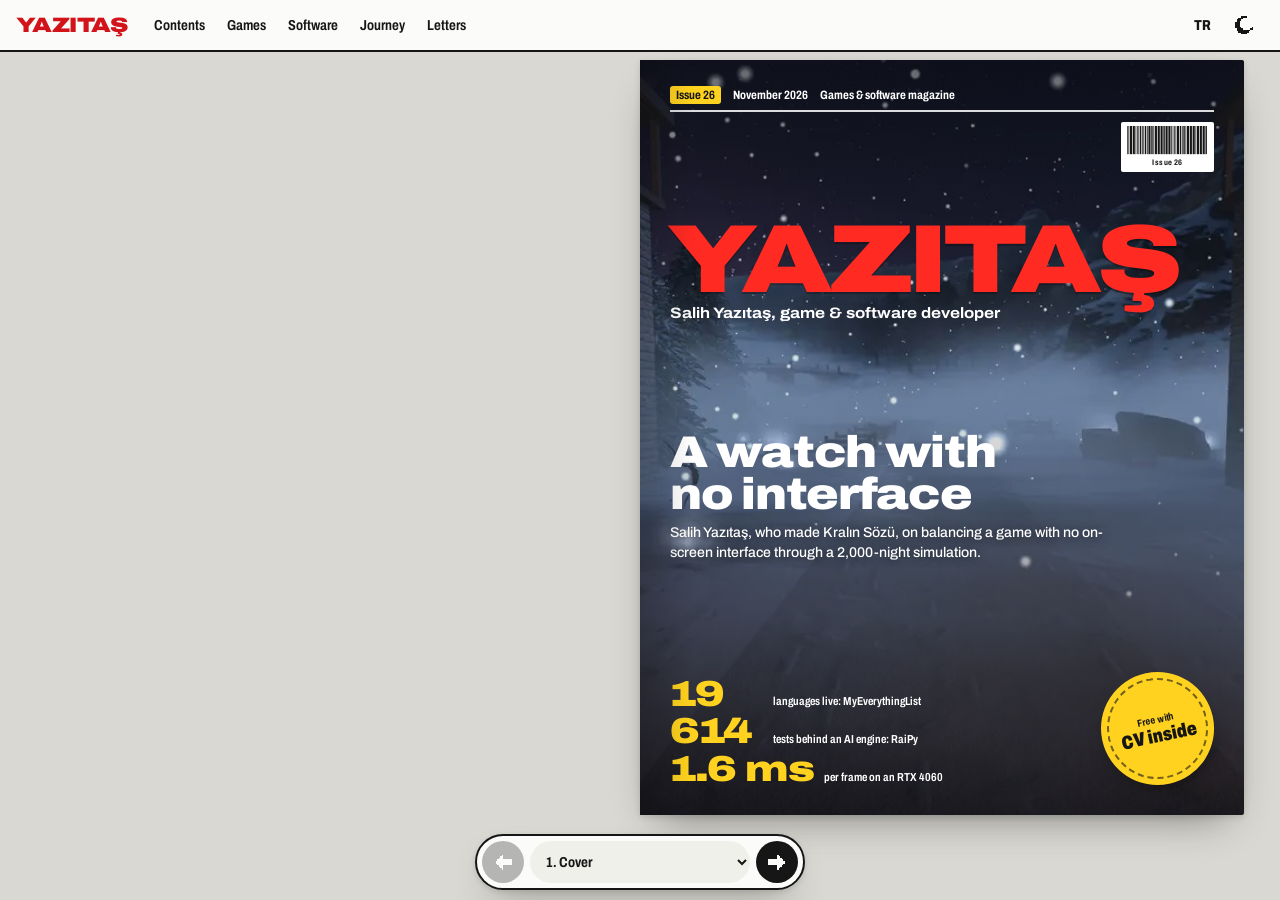
==== commit 6dbc5b4e: "Dergi okuyucusu: gerçek sayfalar ve sayfa çevirme - İçerik 4:5 oranlı 30 sayfaya bölünüyor; öne çıka" ====
--- a/en/index.html
+++ b/en/index.html
@@ -2,7 +2,7 @@
 <html lang="en" data-theme="light">
 <head>
 <meta charset="utf-8">
-<meta name="viewport" content="width=device-width, initial-scale=1">
+<meta name="viewport" content="width=device-width, initial-scale=1, viewport-fit=cover">
 <title>Salih Yazıtaş · Game &amp; Software Developer</title>
 <meta name="description" content="Salih Yazıtaş: game and software developer. Unity games (Kralın Sözü, Under the Counter), MyEverythingList live in 19 languages, open-source NeRoBoT and RaiPy. Founder of Volpen.">
 <meta name="author" content="Salih Yazıtaş">
@@ -11,8 +11,8 @@
 <link rel="alternate" hreflang="en" href="https://salihyzts.github.io/en/">
 <link rel="alternate" hreflang="x-default" href="https://salihyzts.github.io/">
 <meta name="color-scheme" content="light dark">
-<meta name="theme-color" content="#fbfbf9" media="(prefers-color-scheme: light)">
-<meta name="theme-color" content="#16171a" media="(prefers-color-scheme: dark)">
+<meta name="theme-color" content="#d9d8d2" media="(prefers-color-scheme: light)">
+<meta name="theme-color" content="#0e0f11" media="(prefers-color-scheme: dark)">
 <meta property="og:type" content="profile">
 <meta property="og:site_name" content="Salih Yazıtaş">
 <meta property="og:title" content="Salih Yazıtaş · Game &amp; Software Developer">
@@ -34,127 +34,132 @@
 <link rel="stylesheet" href="/assets/css/fonts.css">
 <link rel="stylesheet" href="/assets/css/site.css">
 <script>
-  // Boyamadan önce temayı uygula (yanıp sönme olmasın)
+  // Boyamadan önce temayı uygula; JS varsa dergi okuyucusu açılır
   (function () {
     var d = document.documentElement, t = null;
     try { t = localStorage.getItem("theme"); } catch (e) {}
     if (t !== "light" && t !== "dark") t = matchMedia("(prefers-color-scheme: dark)").matches ? "dark" : "light";
     d.dataset.theme = t;
+    d.classList.add("reader");
   })();
 </script>
 <script type="application/ld+json">{"@context":"https://schema.org","@type":"Person","name":"Salih Yazıtaş","url":"https://salihyzts.github.io/en/","image":"https://salihyzts.github.io/assets/img/salih.webp","jobTitle":"Game & software developer","email":"mailto:yazitassalih0@gmail.com","address":{"@type":"PostalAddress","addressLocality":"Çanakkale","addressCountry":"TR"},"alumniOf":{"@type":"CollegeOrUniversity","name":"Çanakkale Onsekiz Mart Üniversitesi"},"founder":{"@type":"Organization","name":"Volpen","url":"https://salihyzts.github.io/VolpenWeb/"},"sameAs":["https://github.com/SalihYzts","https://www.linkedin.com/in/salih-yaz%C4%B1ta%C5%9F/","https://salihyzts.itch.io"],"knowsAbout":["Unity","C#","TypeScript","React","Python","FastAPI","Supabase","Electron","Tauri","Go"]}</script>
 </head>
 <body>
-<a class="skip" href="#main">Skip to content</a>
+<a class="skip" href="#icindekiler">Skip to content</a>
 
 <header class="topbar">
-  <div class="wrap topbar-inner">
-    <a class="mini-mast" href="/en/" aria-label="Salih Yazıtaş" translate="no"><span lang="tr">YAZITAŞ</span></a>
-    <nav class="topnav" aria-label="Magazine sections">
-      <ul><li><a href="#icindekiler" data-nav="icindekiler">Contents</a></li><li><a href="#oyun" data-nav="oyun">Games</a></li><li><a href="#yazilim" data-nav="yazilim">Software</a></li><li><a href="#yolculuk" data-nav="yolculuk">Journey</a></li><li><a href="#mektup" data-nav="mektup">Letters</a></li></ul>
-    </nav>
-    <div class="tools">
-      <a class="tool" href="/" hreflang="tr" lang="tr" aria-label="Türkçe">TR</a>
-      <button type="button" class="tool" data-theme-toggle aria-label="Day or night edition"><svg class="px only-dark" viewBox="0 0 12 12" aria-hidden="true" focusable="false"><path d="M5 0h2v1h-2zM1 1h1v1h-1zM5 1h2v1h-2zM10 1h1v1h-1zM2 2h1v1h-1zM9 2h1v1h-1zM4 3h4v1h-4zM3 4h6v1h-6zM0 5h2v1h-2zM3 5h6v1h-6zM10 5h2v1h-2zM0 6h2v1h-2zM3 6h6v1h-6zM10 6h2v1h-2zM3 7h6v1h-6zM4 8h4v1h-4zM2 9h1v1h-1zM9 9h1v1h-1zM1 10h1v1h-1zM5 10h2v1h-2zM10 10h1v1h-1zM5 11h2v1h-2z"/></svg><svg class="px only-light" viewBox="0 0 12 12" aria-hidden="true" focusable="false"><path d="M4 0h4v1h-4zM2 1h3v1h-3zM1 2h3v1h-3zM1 3h2v1h-2zM0 4h3v1h-3zM0 5h3v1h-3zM0 6h3v1h-3zM0 7h4v1h-4zM11 7h1v1h-1zM1 8h4v1h-4zM10 8h2v1h-2zM1 9h9v1h-9zM2 10h7v1h-7zM4 11h4v1h-4z"/></svg></button>
-    </div>
+  <a class="mini-mast" href="#kapak" aria-label="Cover: Salih Yazıtaş" translate="no"><span lang="tr">YAZITAŞ</span></a>
+  <nav class="topnav" aria-label="Magazine sections">
+    <ul><li><a href="#icindekiler" data-nav="icindekiler">Contents</a></li><li><a href="#oyun" data-nav="oyun">Games</a></li><li><a href="#yazilim" data-nav="yazilim">Software</a></li><li><a href="#yolculuk" data-nav="yolculuk">Journey</a></li><li><a href="#mektup" data-nav="mektup">Letters</a></li></ul>
+  </nav>
+  <div class="tools">
+    <a class="tool" href="/" hreflang="tr" lang="tr" aria-label="Türkçe">TR</a>
+    <button type="button" class="tool" data-theme-toggle aria-label="Day or night edition"><svg class="px only-dark" viewBox="0 0 12 12" aria-hidden="true" focusable="false"><path d="M5 0h2v1h-2zM1 1h1v1h-1zM5 1h2v1h-2zM10 1h1v1h-1zM2 2h1v1h-1zM9 2h1v1h-1zM4 3h4v1h-4zM3 4h6v1h-6zM0 5h2v1h-2zM3 5h6v1h-6zM10 5h2v1h-2zM0 6h2v1h-2zM3 6h6v1h-6zM10 6h2v1h-2zM3 7h6v1h-6zM4 8h4v1h-4zM2 9h1v1h-1zM9 9h1v1h-1zM1 10h1v1h-1zM5 10h2v1h-2zM10 10h1v1h-1zM5 11h2v1h-2z"/></svg><svg class="px only-light" viewBox="0 0 12 12" aria-hidden="true" focusable="false"><path d="M4 0h4v1h-4zM2 1h3v1h-3zM1 2h3v1h-3zM1 3h2v1h-2zM0 4h3v1h-3zM0 5h3v1h-3zM0 6h3v1h-3zM0 7h4v1h-4zM11 7h1v1h-1zM1 8h4v1h-4zM10 8h2v1h-2zM1 9h9v1h-9zM2 10h7v1h-7zM4 11h4v1h-4z"/></svg></button>
   </div>
 </header>
 
-<main id="main">
-
-  <section class="cover" aria-labelledby="cover-h">
-    <img class="cover-art" src="/assets/img/kralin-sozu-gate_view.webp" width="1200" height="675" alt="Kralın Sözü: the gate between two watchtowers on a snowy night" fetchpriority="high">
-    <div class="wrap cover-inner">
-      <p class="cover-issue"><span>Issue 26</span><span>November 2026</span><span>Games &amp; software magazine</span></p>
-      <h1 class="masthead" id="cover-h"><span class="masthead-word" lang="tr" translate="no" aria-hidden="true">YAZITAŞ</span><span class="cover-name"><span lang="tr">Salih Yazıtaş</span>, game & software developer</span></h1>
-
-      <a class="cover-story" href="#kralin-sozu">
-        <span class="cover-title">A watch with no interface</span>
-        <span class="cover-deck">Salih Yazıtaş, who made Kralın Sözü, on balancing a game with no on-screen interface through a 2,000-night simulation.</span>
-      </a>
-
-      <ul class="cover-lines">
-        <li><a href="#myeverythinglist"><span class="cl-big">19</span><span class="cl-text">languages live: MyEverythingList</span></a></li>
-        <li><a href="#raipy"><span class="cl-big">614</span><span class="cl-text">tests behind an AI engine: RaiPy</span></a></li>
-        <li><a href="#kralin-sozu"><span class="cl-big">1.6 ms</span><span class="cl-text">per frame on an RTX 4060</span></a></li>
-      </ul>
-
-      <a class="sticker" href="/cv/Salih_Yazitas_CV_EN.pdf" download><span class="sticker-top">Free with</span><span class="sticker-main">CV inside</span></a>
-
-      <div class="barcode" aria-hidden="true"><svg class="barcode-bars" viewBox="0 0 113 40" preserveAspectRatio="none" aria-hidden="true"><rect x="0" y="0" width="1" height="40"/><rect x="2" y="0" width="1" height="40"/><rect x="4" y="0" width="3" height="40"/><rect x="8" y="0" width="3" height="40"/><rect x="12" y="0" width="1" height="40"/><rect x="14" y="0" width="1" height="40"/><rect x="16" y="0" width="1" height="40"/><rect x="18" y="0" width="2" height="40"/><rect x="21" y="0" width="1" height="40"/><rect x="23" y="0" width="1" height="40"/><rect x="25" y="0" width="2" height="40"/><rect x="28" y="0" width="1" height="40"/><rect x="30" y="0" width="3" height="40"/><rect x="34" y="0" width="2" height="40"/><rect x="37" y="0" width="1" height="40"/><rect x="39" y="0" width="3" height="40"/><rect x="43" y="0" width="3" height="40"/><rect x="47" y="0" width="3" height="40"/><rect x="51" y="0" width="2" height="40"/><rect x="54" y="0" width="3" height="40"/><rect x="58" y="0" width="3" height="40"/><rect x="62" y="0" width="1" height="40"/><rect x="64" y="0" width="1" height="40"/><rect x="66" y="0" width="1" height="40"/><rect x="68" y="0" width="1" height="40"/><rect x="70" y="0" width="3" height="40"/><rect x="74" y="0" width="2" height="40"/><rect x="77" y="0" width="1" height="40"/><rect x="79" y="0" width="2" height="40"/><rect x="82" y="0" width="1" height="40"/><rect x="84" y="0" width="3" height="40"/><rect x="88" y="0" width="3" height="40"/><rect x="92" y="0" width="3" height="40"/><rect x="96" y="0" width="1" height="40"/><rect x="98" y="0" width="3" height="40"/><rect x="102" y="0" width="3" height="40"/><rect x="106" y="0" width="3" height="40"/><rect x="110" y="0" width="2" height="40"/></svg><span>Issue 26</span></div>
-    </div>
-  </section>
-
-  <section class="contents" id="icindekiler" aria-labelledby="icindekiler-h">
-    <div class="wrap contents-grid">
-      <div class="toc">
-        <h2 class="toc-title" id="icindekiler-h">Contents<span class="folio" aria-hidden="true">p. 2</span></h2>
-        <ol class="toc-list">
-          
+<main id="main" class="book" aria-label="Magazine pages" data-total="30">
+  <section class="page page--cover page--right" id="kapak" data-page="1" aria-label="Page 1: Cover">
+    <div class="page-inner">
+      <img class="cover-art" src="/assets/img/kralin-sozu-gate_view.webp" width="1200" height="675" alt="Kralın Sözü: the gate between two watchtowers on a snowy night" fetchpriority="high">
+      <div class="cover-inner">
+        <p class="cover-issue"><span>Issue 26</span><span>November 2026</span><span>Games &amp; software magazine</span></p>
+        <h1 class="masthead"><span class="masthead-word" lang="tr" translate="no" aria-hidden="true">YAZITAŞ</span><span class="cover-name"><span lang="tr">Salih Yazıtaş</span>, game & software developer</span></h1>
+        <a class="cover-story" href="#kralin-sozu">
+          <span class="cover-title">A watch with no interface</span>
+          <span class="cover-deck">Salih Yazıtaş, who made Kralın Sözü, on balancing a game with no on-screen interface through a 2,000-night simulation.</span>
+        </a>
+        <ul class="cover-lines">
+          <li><a href="#myeverythinglist"><span class="cl-big">19</span><span class="cl-text">languages live: MyEverythingList</span></a></li>
+          <li><a href="#raipy"><span class="cl-big">614</span><span class="cl-text">tests behind an AI engine: RaiPy</span></a></li>
+          <li><a href="#kralin-sozu"><span class="cl-big">1.6 ms</span><span class="cl-text">per frame on an RTX 4060</span></a></li>
+        </ul>
+        <a class="sticker" href="/cv/Salih_Yazitas_CV_EN.pdf" download><span class="sticker-top">Free with</span><span class="sticker-main">CV inside</span></a>
+        <div class="barcode" aria-hidden="true"><svg class="barcode-bars" viewBox="0 0 113 40" preserveAspectRatio="none" aria-hidden="true"><rect x="0" y="0" width="1" height="40"/><rect x="2" y="0" width="1" height="40"/><rect x="4" y="0" width="3" height="40"/><rect x="8" y="0" width="3" height="40"/><rect x="12" y="0" width="1" height="40"/><rect x="14" y="0" width="1" height="40"/><rect x="16" y="0" width="1" height="40"/><rect x="18" y="0" width="2" height="40"/><rect x="21" y="0" width="1" height="40"/><rect x="23" y="0" width="1" height="40"/><rect x="25" y="0" width="2" height="40"/><rect x="28" y="0" width="1" height="40"/><rect x="30" y="0" width="3" height="40"/><rect x="34" y="0" width="2" height="40"/><rect x="37" y="0" width="1" height="40"/><rect x="39" y="0" width="3" height="40"/><rect x="43" y="0" width="3" height="40"/><rect x="47" y="0" width="3" height="40"/><rect x="51" y="0" width="2" height="40"/><rect x="54" y="0" width="3" height="40"/><rect x="58" y="0" width="3" height="40"/><rect x="62" y="0" width="1" height="40"/><rect x="64" y="0" width="1" height="40"/><rect x="66" y="0" width="1" height="40"/><rect x="68" y="0" width="1" height="40"/><rect x="70" y="0" width="3" height="40"/><rect x="74" y="0" width="2" height="40"/><rect x="77" y="0" width="1" height="40"/><rect x="79" y="0" width="2" height="40"/><rect x="82" y="0" width="1" height="40"/><rect x="84" y="0" width="3" height="40"/><rect x="88" y="0" width="3" height="40"/><rect x="92" y="0" width="3" height="40"/><rect x="96" y="0" width="1" height="40"/><rect x="98" y="0" width="3" height="40"/><rect x="102" y="0" width="3" height="40"/><rect x="106" y="0" width="3" height="40"/><rect x="110" y="0" width="2" height="40"/></svg><span>Issue 26</span></div>
+      </div></div>
+  </section>
+  <section class="page page--contents sec--ink page--left" id="icindekiler" data-page="2" aria-label="Page 2: Contents">
+    <div class="page-inner">
+      <h2 class="toc-title">Contents</h2>
+      <ol class="toc-list">
+        
           <li class="toc-group">
             <a class="toc-sec" href="#oyun"><span>Games</span><span class="toc-pg">4</span></a>
             <ul>
-              <li><a href="#kralin-sozu"><span lang="tr">Kralın Sözü</span><span class="toc-pg">5</span></a></li>
-              <li><a href="#under-the-counter"><span lang="en">Under the Counter</span><span class="toc-pg">7</span></a></li>
-              <li><a href="#last-dawn"><span lang="en">LAST DAWN</span><span class="toc-pg">8</span></a></li>
-              <li><a href="#pati-rotasi"><span lang="tr">Pati Rotası</span><span class="toc-pg">9</span></a></li>
-              <li><a href="#oyun-kisa-h"><span>In brief</span><span class="toc-pg">10</span></a></li>
+              <li><a href="#kralin-sozu"><span lang="tr">Kralın Sözü</span><span class="toc-pg">6</span></a></li>
+              <li><a href="#under-the-counter"><span lang="en">Under the Counter</span><span class="toc-pg">8</span></a></li>
+              <li><a href="#last-dawn"><span lang="en">LAST DAWN</span><span class="toc-pg">9</span></a></li>
+              <li><a href="#pati-rotasi"><span lang="tr">Pati Rotası</span><span class="toc-pg">10</span></a></li>
+              <li><a href="#oyun-kisa"><span>In brief</span><span class="toc-pg">11</span></a></li>
             </ul>
           </li>
-          
+        
           <li class="toc-group">
-            <a class="toc-sec" href="#yazilim"><span>Software</span><span class="toc-pg">11</span></a>
+            <a class="toc-sec" href="#yazilim"><span>Software</span><span class="toc-pg">12</span></a>
             <ul>
-              <li><a href="#myeverythinglist"><span lang="en">MyEverythingList</span><span class="toc-pg">12</span></a></li>
-              <li><a href="#nerobot"><span lang="en">NeRoBoT</span><span class="toc-pg">14</span></a></li>
-              <li><a href="#parsel"><span lang="tr">Parsel</span><span class="toc-pg">15</span></a></li>
-              <li><a href="#raipy"><span lang="en">RaiPy</span><span class="toc-pg">16</span></a></li>
-              <li><a href="#heren-agent"><span lang="en">Heren Agent</span><span class="toc-pg">17</span></a></li>
-              <li><a href="#kafe-finans"><span lang="en">Kafe Finans</span><span class="toc-pg">18</span></a></li>
-              <li><a href="#truva-arabirimi"><span lang="tr">Truva–Akınsoft arabirimi</span><span class="toc-pg">19</span></a></li>
-              <li><a href="#yazilim-kisa-h"><span>In brief</span><span class="toc-pg">20</span></a></li>
+              <li><a href="#myeverythinglist"><span lang="en">MyEverythingList</span><span class="toc-pg">14</span></a></li>
+              <li><a href="#nerobot"><span lang="en">NeRoBoT</span><span class="toc-pg">16</span></a></li>
+              <li><a href="#raipy"><span lang="en">RaiPy</span><span class="toc-pg">17</span></a></li>
+              <li><a href="#parsel"><span lang="tr">Parsel</span><span class="toc-pg">18</span></a></li>
+              <li><a href="#heren-agent"><span lang="en">Heren Agent</span><span class="toc-pg">19</span></a></li>
+              <li><a href="#kafe-finans"><span lang="en">Kafe Finans</span><span class="toc-pg">20</span></a></li>
+              <li><a href="#truva-arabirimi"><span lang="tr">Truva–Akınsoft arabirimi</span><span class="toc-pg">21</span></a></li>
+              <li><a href="#yazilim-kisa"><span>In brief</span><span class="toc-pg">22</span></a></li>
             </ul>
           </li>
-          <li class="toc-group toc-group--misc"><ul>
-            <li><a href="#yolculuk"><span>Feature: The journey</span><span class="toc-pg">21</span></a></li>
-            <li><a href="#rozetler"><span>Badges</span><span class="toc-pg">23</span></a></li>
-            <li><a href="#rehber"><span>Guide: the toolkit</span><span class="toc-pg">25</span></a></li>
-            <li><a href="#mektup"><span>Letters</span><span class="toc-pg">27</span></a></li>
-          </ul></li>
-        </ol>
-      </div>
-      <aside class="editor" aria-labelledby="editor-h">
-        <img class="editor-photo" src="/assets/img/salih.webp" width="480" height="480" alt="Photo of Salih Yazıtaş" loading="lazy" decoding="async">
-        <h2 class="editor-title" id="editor-h">From the editor</h2>
-        <p>Hi, I'm Salih. I study game development at Çanakkale Onsekiz Mart University and have been teaching myself to code for 7 years.</p>
-        <p>This issue puts both halves of my work side by side: the games I make in Unity and the software I write in React, Python and Go. I take both from idea to release. I founded the independent studio Volpen.</p>
-        <p class="editor-sign">Salih Yazıtaş, editor-in-chief</p>
-      </aside>
-    </div>
-  </section>
-
-  
-  <section class="section section--game" id="oyun" aria-labelledby="oyun-h">
-    <span class="thumb-tab" aria-hidden="true">Games</span>
-    <header class="opener">
-      <div class="wrap opener-inner">
-        <h2 class="opener-title" id="oyun-h">Games</h2>
-        <p class="opener-deck">Games I made in Unity and C#: solo, with a team and at jams.</p>
-        <p class="folio folio--light" aria-hidden="true">p. 4</p>
-      </div>
-    </header>
-    <div class="wrap">
-      <div class="reviews">
-      <article class="review review--feature review--feature" id="kralin-sozu" aria-labelledby="kralin-sozu-h">
-        <div class="rv-media">
-          <div class="rv-frame"><img src="/assets/img/kralin-sozu-gate_view.webp" width="1200" height="675" alt="Kralın Sözü: the gate between two watchtowers on a snowy night" loading="lazy" decoding="async"></div>
-          <ul class="rv-gallery"><li><img src="/assets/img/kralin-sozu-papers.webp" width="1200" height="675" alt="Checking a visitor's papers" loading="lazy" decoding="async"></li><li><img src="/assets/img/kralin-sozu-wolves.webp" width="1200" height="675" alt="Wolves approaching in the dark" loading="lazy" decoding="async"></li><li><img src="/assets/img/kralin-sozu-king_promise.webp" width="1200" height="675" alt="The moment the king makes his promise" loading="lazy" decoding="async"></li></ul>
-        </div>
-        <div class="rv-text">
-          <h3 translate="no" class="rv-title" id="kralin-sozu-h" lang="tr">Kralın Sözü<span class="rv-sub" lang="en">The King's Promise</span></h3>
-          <p class="rv-deck">A first-person guard game based on a folk tale, with no on-screen interface. You're the sentry the king forgot, holding the gate for three winter nights.</p>
-          <div class="rv-body"><p>The whole scene is built in code. The rules live in a core that doesn't depend on Unity.</p><p>Tuned with a 2,000-night balance simulation; automated test bots run without opening a window.</p></div>
-          
+        <li class="toc-group toc-group--misc"><ul>
+          <li><a href="#yolculuk"><span>Feature: The journey</span><span class="toc-pg">24</span></a></li>
+          <li><a href="#rozetler"><span>Badges</span><span class="toc-pg">26</span></a></li>
+          <li><a href="#rehber"><span>Guide: the toolkit</span><span class="toc-pg">27</span></a></li>
+          <li><a href="#mektup"><span>Letters</span><span class="toc-pg">28</span></a></li>
+          <li><a href="#kunye"><span>Masthead</span><span class="toc-pg">29</span></a></li>
+        </ul></li>
+      </ol></div>
+    <footer class="page-foot" aria-hidden="true"><span class="page-run" translate="no">YAZITAŞ · November 2026</span><span class="page-no">2</span></footer>
+  </section>
+  <section class="page page--editor sec--game page--right" id="editor" data-page="3" aria-label="Page 3: From the editor">
+    <div class="page-inner">
+      <img class="editor-photo" src="/assets/img/salih.webp" width="480" height="480" alt="Photo of Salih Yazıtaş" loading="lazy" decoding="async">
+      <h2 class="editor-title">From the editor</h2>
+      <div class="editor-text"><p>Hi, I'm Salih. I study game development at Çanakkale Onsekiz Mart University and have been teaching myself to code for 7 years.</p><p>This issue puts both halves of my work side by side: the games I make in Unity and the software I write in React, Python and Go. I take both from idea to release. I founded the independent studio Volpen.</p></div>
+      <p class="editor-sign">Salih Yazıtaş, editor-in-chief</p>
+      <p class="editor-cv">
+        <a class="btn btn--solid" href="/cv/Salih_Yazitas_CV_EN.pdf" download><svg class="px" viewBox="0 0 12 12" aria-hidden="true" focusable="false"><path d="M5 0h2v1h-2zM5 1h2v1h-2zM5 2h2v1h-2zM5 3h2v1h-2zM2 4h8v1h-8zM3 5h6v1h-6zM4 6h4v1h-4zM5 7h2v1h-2zM0 9h1v1h-1zM11 9h1v1h-1zM0 10h1v1h-1zM11 10h1v1h-1zM0 11h12v1h-12z"/></svg><span>Download CV, English PDF</span></a>
+      </p></div>
+    <footer class="page-foot" aria-hidden="true"><span class="page-run" translate="no">YAZITAŞ · November 2026</span><span class="page-no">3</span></footer>
+  </section>
+  <section class="page page--opener sec--game page--left" id="oyun" data-page="4" aria-label="Page 4: Games">
+    <div class="page-inner">
+      <h2 class="opener-title">Games</h2>
+      <p class="opener-deck">Games I made in Unity and C#: solo, with a team and at jams.</p>
+      <div class="opener-list">
+        <p class="opener-list-h">In this section</p>
+        <ul><li><a href="#kralin-sozu"><span lang="tr" translate="no">Kralın Sözü</span><span class="toc-pg">6</span></a></li><li><a href="#under-the-counter"><span lang="en" translate="no">Under the Counter</span><span class="toc-pg">8</span></a></li><li><a href="#last-dawn"><span lang="en" translate="no">LAST DAWN</span><span class="toc-pg">9</span></a></li><li><a href="#pati-rotasi"><span lang="tr" translate="no">Pati Rotası</span><span class="toc-pg">10</span></a></li>
+          <li><a href="#oyun-kisa"><span>In brief: jam and team games</span><span class="toc-pg">11</span></a></li>
+        </ul>
+      </div></div>
+    <footer class="page-foot" aria-hidden="true"><span class="page-run" translate="no">YAZITAŞ · November 2026</span><span class="page-no">4</span></footer>
+  </section>
+  <section class="page page--ad page--right" id="reklam-volpen" data-page="5" aria-label="Page 5: Advertisement: Volpen">
+    <div class="page-inner">
+      <p class="ad-tag">Advertisement</p>
+      
+      <p class="ad-title" translate="no">Volpen</p>
+      <p class="ad-line">Games, software and design. Following a fox.</p>
+      <p class="ad-small">Velox: PC games · Lagopus: software · Zerda: mobile games</p>
+      <p class="ad-cta"><a class="btn btn--ad" href="https://salihyzts.github.io/VolpenWeb/" target="_blank" rel="noopener">Visit the site<svg class="px px--ext" viewBox="0 0 12 12" aria-hidden="true" focusable="false"><path d="M6 0h6v1h-6zM10 1h2v1h-2zM9 2h1v1h-1zM11 2h1v1h-1zM8 3h1v1h-1zM11 3h1v1h-1zM7 4h1v1h-1zM11 4h1v1h-1zM6 5h1v1h-1zM5 6h1v1h-1zM4 7h1v1h-1z"/></svg><span class="sr">(opens in a new tab)</span></a></p></div>
+    <footer class="page-foot" aria-hidden="true"><span class="page-run" translate="no">YAZITAŞ · November 2026</span><span class="page-no">5</span></footer>
+  </section>
+  <section class="page page--feature-a sec--game page--left" id="kralin-sozu" data-page="6" aria-label="Page 6: Kralın Sözü">
+    <div class="page-inner">
+      <div class="fa-art"><img src="/assets/img/kralin-sozu-gate_view.webp" width="1200" height="675" alt="Kralın Sözü: the gate between two watchtowers on a snowy night" loading="lazy" decoding="async"></div>
+      <div class="fa-head"><h3 class="rv-title" translate="no" lang="tr">Kralın Sözü<span class="rv-sub" lang="en">The King's Promise</span></h3><p class="rv-deck">A first-person guard game based on a folk tale, with no on-screen interface. You're the sentry the king forgot, holding the gate for three winter nights.</p></div>
+      <ul class="rv-gallery"><li><img src="/assets/img/kralin-sozu-papers.webp" width="1200" height="675" alt="Checking a visitor's papers" loading="lazy" decoding="async"></li><li><img src="/assets/img/kralin-sozu-wolves.webp" width="1200" height="675" alt="Wolves approaching in the dark" loading="lazy" decoding="async"></li><li><img src="/assets/img/kralin-sozu-king_promise.webp" width="1200" height="675" alt="The moment the king makes his promise" loading="lazy" decoding="async"></li></ul></div>
+    <footer class="page-foot" aria-hidden="true"><span class="page-run" translate="no">YAZITAŞ · November 2026</span><span class="page-no">6</span></footer>
+  </section>
+  <section class="page page--feature-b sec--game page--right" id="kralin-sozu-2" data-page="7" aria-label="Page 7: Kralın Sözü (2)">
+    <div class="page-inner"><div class="rv-body"><p>The whole scene is built in code. The rules live in a core that doesn't depend on Unity.</p><p>Tuned with a 2,000-night balance simulation; automated test bots run without opening a window.</p></div>
           <aside class="spec" aria-label="Fact file: Kralın Sözü">
             <p class="spec-h">Fact file</p>
             <dl class="spec-list">
@@ -165,14 +170,11 @@
             <p class="spec-h">By the numbers</p>
             <dl class="spec-nums"><div><dt>Nights</dt><dd>3</dd></div><div><dt>Visitor types</dt><dd>17</dd></div><div><dt>Endings</dt><dd>10</dd></div><div><dt>Balance simulation</dt><dd>2,000 nights</dd></div><div><dt>Frame time (RTX 4060, 1080p)</dt><dd>1.6 ms</dd></div></dl>
           </aside>
-          
-          <p class="rv-links"><a class="btn btn--solid" href="https://salihyzts.itch.io/kralin-sozu" target="_blank" rel="noopener">Play on itch.io<svg class="px px--ext" viewBox="0 0 12 12" aria-hidden="true" focusable="false"><path d="M6 0h6v1h-6zM10 1h2v1h-2zM9 2h1v1h-1zM11 2h1v1h-1zM8 3h1v1h-1zM11 3h1v1h-1zM7 4h1v1h-1zM11 4h1v1h-1zM6 5h1v1h-1zM5 6h1v1h-1zM4 7h1v1h-1z"/></svg><span class="sr">(opens in a new tab)</span></a><a class="btn" href="https://github.com/SalihYzts/kralin-sozu" target="_blank" rel="noopener">Source code<svg class="px px--ext" viewBox="0 0 12 12" aria-hidden="true" focusable="false"><path d="M6 0h6v1h-6zM10 1h2v1h-2zM9 2h1v1h-1zM11 2h1v1h-1zM8 3h1v1h-1zM11 3h1v1h-1zM7 4h1v1h-1zM11 4h1v1h-1zM6 5h1v1h-1zM5 6h1v1h-1zM4 7h1v1h-1z"/></svg><span class="sr">(opens in a new tab)</span></a></p>
-        </div>
-        <p class="folio rv-folio" aria-hidden="true">p. 5</p>
-      </article>
-      <article class="review review--row review--art" id="under-the-counter" aria-labelledby="under-the-counter-h">
-        <div class="rv-media">
-          <div class="rv-frame"><div class="rv-art"><svg class="art" viewBox="0 0 320 200" role="img" aria-label="Drawing of a shop counter, CDs and a suspicion meter">
+          <p class="rv-links"><a class="btn btn--solid" href="https://salihyzts.itch.io/kralin-sozu" target="_blank" rel="noopener">Play on itch.io<svg class="px px--ext" viewBox="0 0 12 12" aria-hidden="true" focusable="false"><path d="M6 0h6v1h-6zM10 1h2v1h-2zM9 2h1v1h-1zM11 2h1v1h-1zM8 3h1v1h-1zM11 3h1v1h-1zM7 4h1v1h-1zM11 4h1v1h-1zM6 5h1v1h-1zM5 6h1v1h-1zM4 7h1v1h-1z"/></svg><span class="sr">(opens in a new tab)</span></a><a class="btn" href="https://github.com/SalihYzts/kralin-sozu" target="_blank" rel="noopener">Source code<svg class="px px--ext" viewBox="0 0 12 12" aria-hidden="true" focusable="false"><path d="M6 0h6v1h-6zM10 1h2v1h-2zM9 2h1v1h-1zM11 2h1v1h-1zM8 3h1v1h-1zM11 3h1v1h-1zM7 4h1v1h-1zM11 4h1v1h-1zM6 5h1v1h-1zM5 6h1v1h-1zM4 7h1v1h-1z"/></svg><span class="sr">(opens in a new tab)</span></a></p></div>
+    <footer class="page-foot" aria-hidden="true"><span class="page-run" translate="no">YAZITAŞ · November 2026</span><span class="page-no">7</span></footer>
+  </section>
+  <section class="page page--review page--review-a sec--game has-art page--left" id="under-the-counter" data-page="8" aria-label="Page 8: Under the Counter">
+    <div class="page-inner"><div class="rv-frame"><div class="rv-art"><svg class="art" viewBox="0 0 320 200" role="img" aria-label="Drawing of a shop counter, CDs and a suspicion meter">
       <g fill="none" stroke="currentColor" stroke-width="2">
         <path d="M20 150h280M20 150v34M300 150v34M40 120h240v30H40z"/>
         <circle cx="96" cy="96" r="24"/><circle cx="96" cy="96" r="5"/>
@@ -183,13 +185,7 @@
       <path d="M32 26h78v10H32z" fill="currentColor"/>
       <text x="160" y="35" fill="currentColor" font-family="IBM Plex Mono, monospace" font-size="11">SUSPICION</text>
       <text x="196" y="138" fill="currentColor" font-family="IBM Plex Mono, monospace" font-size="11">₺ 2000s</text>
-    </svg></div></div>
-        </div>
-        <div class="rv-text">
-          <h3 translate="no" class="rv-title" id="under-the-counter-h" lang="en">Under the Counter</h3>
-          <p class="rv-deck">A dark-humour first-person shop sim: you run a small 2000s shop selling bootleg CDs. Target: a Steam Next Fest demo.</p>
-          <div class="rv-body rv-body--nocap"><p>I wrote the economy, impatient customers, police raids driven by a suspicion meter, crash-safe saving and TR/EN localization. Most of the team's commits are mine.</p></div>
-          
+    </svg></div></div><h3 class="rv-title" translate="no" lang="en">Under the Counter</h3><p class="rv-deck">A dark-humour first-person shop sim: you run a small 2000s shop selling bootleg CDs. Target: a Steam Next Fest demo.</p><div class="rv-cols"><div class="rv-body rv-body--nocap"><p>I wrote the economy, impatient customers, police raids driven by a suspicion meter, crash-safe saving and TR/EN localization. Most of the team's commits are mine.</p></div>
           <aside class="spec" aria-label="Fact file: Under the Counter">
             <p class="spec-h">Fact file</p>
             <dl class="spec-list">
@@ -199,20 +195,11 @@
             </dl>
             <p class="spec-h">By the numbers</p>
             <dl class="spec-nums"><div><dt>Runtime scripts</dt><dd>88</dd></div><div><dt>Editor tools</dt><dd>28</dd></div></dl>
-          </aside>
-          
-        </div>
-        <p class="folio rv-folio" aria-hidden="true">p. 7</p>
-      </article>
-      <article class="review review--pair" id="last-dawn" aria-labelledby="last-dawn-h">
-        <div class="rv-media">
-          <div class="rv-frame"><img src="/assets/img/last-dawn.webp" width="960" height="600" alt="Home screen of the LAST DAWN promo site" loading="lazy" decoding="async"></div>
-        </div>
-        <div class="rv-text">
-          <h3 translate="no" class="rv-title" id="last-dawn-h" lang="en">LAST DAWN</h3>
-          <p class="rv-deck">A post-apocalyptic PC game that mixes survival and base building: scavenge by day, defend your base by night.</p>
-          <div class="rv-body rv-body--nocap"><p>I handle software and marketing. I built the promo site, whose day/night switch changes the whole palette.</p></div>
-          
+          </aside></div></div>
+    <footer class="page-foot" aria-hidden="true"><span class="page-run" translate="no">YAZITAŞ · November 2026</span><span class="page-no">8</span></footer>
+  </section>
+  <section class="page page--review page--review-b sec--game page--right" id="last-dawn" data-page="9" aria-label="Page 9: LAST DAWN">
+    <div class="page-inner"><h3 class="rv-title" translate="no" lang="en">LAST DAWN</h3><p class="rv-deck">A post-apocalyptic PC game that mixes survival and base building: scavenge by day, defend your base by night.</p><div class="rv-frame"><img src="/assets/img/last-dawn.webp" width="960" height="600" alt="Home screen of the LAST DAWN promo site" loading="lazy" decoding="async"></div><div class="rv-cols"><div class="rv-body rv-body--nocap"><p>I handle software and marketing. I built the promo site, whose day/night switch changes the whole palette.</p></div>
           <aside class="spec" aria-label="Fact file: LAST DAWN">
             <p class="spec-h">Fact file</p>
             <dl class="spec-list">
@@ -221,21 +208,12 @@
               <div><dt>Tech</dt><dd>Unity, C#, HTML, CSS</dd></div>
             </dl>
             
-          </aside>
-          
-          <p class="rv-links"><a class="btn btn--solid" href="https://salihyzts.github.io/Last-Down-WEB/" target="_blank" rel="noopener">Open the site<svg class="px px--ext" viewBox="0 0 12 12" aria-hidden="true" focusable="false"><path d="M6 0h6v1h-6zM10 1h2v1h-2zM9 2h1v1h-1zM11 2h1v1h-1zM8 3h1v1h-1zM11 3h1v1h-1zM7 4h1v1h-1zM11 4h1v1h-1zM6 5h1v1h-1zM5 6h1v1h-1zM4 7h1v1h-1z"/></svg><span class="sr">(opens in a new tab)</span></a></p>
-        </div>
-        <p class="folio rv-folio" aria-hidden="true">p. 8</p>
-      </article>
-      <article class="review review--pair" id="pati-rotasi" aria-labelledby="pati-rotasi-h">
-        <div class="rv-media">
-          <div class="rv-frame"><img src="/assets/img/pati-rotasi.webp" width="960" height="748" alt="Pati Rotası promo screen with two phone screenshots" loading="lazy" decoding="async"></div>
-        </div>
-        <div class="rv-text">
-          <h3 translate="no" class="rv-title" id="pati-rotasi-h" lang="tr">Pati Rotası</h3>
-          <p class="rv-deck">A mobile game that gets you walking. Photograph street cats to build a collection, clear the fog on the map as you walk, and turn your steps into food points for animal shelters.</p>
-          
-          
+          </aside></div>
+          <p class="rv-links"><a class="btn btn--solid" href="https://salihyzts.github.io/Last-Down-WEB/" target="_blank" rel="noopener">Open the site<svg class="px px--ext" viewBox="0 0 12 12" aria-hidden="true" focusable="false"><path d="M6 0h6v1h-6zM10 1h2v1h-2zM9 2h1v1h-1zM11 2h1v1h-1zM8 3h1v1h-1zM11 3h1v1h-1zM7 4h1v1h-1zM11 4h1v1h-1zM6 5h1v1h-1zM5 6h1v1h-1zM4 7h1v1h-1z"/></svg><span class="sr">(opens in a new tab)</span></a></p></div>
+    <footer class="page-foot" aria-hidden="true"><span class="page-run" translate="no">YAZITAŞ · November 2026</span><span class="page-no">9</span></footer>
+  </section>
+  <section class="page page--review page--review-a sec--game page--left" id="pati-rotasi" data-page="10" aria-label="Page 10: Pati Rotası">
+    <div class="page-inner"><div class="rv-frame"><img src="/assets/img/pati-rotasi.webp" width="960" height="748" alt="Pati Rotası promo screen with two phone screenshots" loading="lazy" decoding="async"></div><h3 class="rv-title" translate="no" lang="tr">Pati Rotası</h3><p class="rv-deck">A mobile game that gets you walking. Photograph street cats to build a collection, clear the fog on the map as you walk, and turn your steps into food points for animal shelters.</p><div class="rv-cols">
           <aside class="spec" aria-label="Fact file: Pati Rotası">
             <p class="spec-h">Fact file</p>
             <dl class="spec-list">
@@ -244,109 +222,93 @@
               <div><dt>Tech</dt><dd>Expo, React Native, Leaflet</dd></div>
             </dl>
             
-          </aside>
-          
-          <p class="rv-links"><a class="btn btn--solid" href="https://github.com/SalihYzts/pati-rotasi" target="_blank" rel="noopener">Source code<svg class="px px--ext" viewBox="0 0 12 12" aria-hidden="true" focusable="false"><path d="M6 0h6v1h-6zM10 1h2v1h-2zM9 2h1v1h-1zM11 2h1v1h-1zM8 3h1v1h-1zM11 3h1v1h-1zM7 4h1v1h-1zM11 4h1v1h-1zM6 5h1v1h-1zM5 6h1v1h-1zM4 7h1v1h-1z"/></svg><span class="sr">(opens in a new tab)</span></a></p>
-        </div>
-        <p class="folio rv-folio" aria-hidden="true">p. 9</p>
-      </article>
-      </div>
-      
-      <section class="briefs" aria-labelledby="oyun-kisa-h">
-        <h3 class="briefs-title" id="oyun-kisa-h">In brief: jam and team games<span class="folio" aria-hidden="true">p. 10</span></h3>
-        <ul class="brief-list">
-          <li class="brief" id="lets-cook-a-mask">
-            <div class="brief-frame"><img src="/assets/img/lets-cook-a-mask.webp" width="960" height="600" alt="Let's Cook a Mask logo: two theatre masks in a frying pan" loading="lazy" decoding="async"></div>
-            <div class="brief-text">
-              <h4 class="brief-title" translate="no" lang="en">Let's Cook a Mask</h4>
-              
-              <p class="brief-meta">Global Game Jam 2026, team game, 2026</p>
-              <p class="brief-pitch">In a world of hidden faces you craft identities: listen to each customer's whispers and cook the mask that gives them the power they want.</p>
-              <p class="brief-tech">Unity, C#, HTML5</p>
-              <p class="brief-links"><a href="https://ew0ue.itch.io/lets-cook-a-mask" target="_blank" rel="noopener">Play on itch.io<svg class="px px--ext" viewBox="0 0 12 12" aria-hidden="true" focusable="false"><path d="M6 0h6v1h-6zM10 1h2v1h-2zM9 2h1v1h-1zM11 2h1v1h-1zM8 3h1v1h-1zM11 3h1v1h-1zM7 4h1v1h-1zM11 4h1v1h-1zM6 5h1v1h-1zM5 6h1v1h-1zM4 7h1v1h-1z"/></svg><span class="sr">(opens in a new tab)</span></a><a href="https://github.com/SalihYzts/GGJ-2026-BUG-Ne-Yapsak-Yahu" target="_blank" rel="noopener">Source code<svg class="px px--ext" viewBox="0 0 12 12" aria-hidden="true" focusable="false"><path d="M6 0h6v1h-6zM10 1h2v1h-2zM9 2h1v1h-1zM11 2h1v1h-1zM8 3h1v1h-1zM11 3h1v1h-1zM7 4h1v1h-1zM11 4h1v1h-1zM6 5h1v1h-1zM5 6h1v1h-1zM4 7h1v1h-1z"/></svg><span class="sr">(opens in a new tab)</span></a></p>
-            </div>
-          </li>
-          <li class="brief" id="the-rolling-pizz">
-            <div class="brief-frame"><img src="/assets/img/the-rolling-pizz.webp" width="960" height="600" alt="The Rolling Pizz: a pizza rolling between colourful buildings" loading="lazy" decoding="async"></div>
-            <div class="brief-text">
-              <h4 class="brief-title" translate="no" lang="en">The Rolling Pizz</h4>
-              
-              <p class="brief-meta">Yıldız Jam 2026, Unity developer, 2026</p>
-              <p class="brief-pitch">Help a pizza that got cut in half in its sleep escape the table; some obstacles need the whole pizza, others two halves. I programmed the game in Unity for team Kozalak Çamları.</p>
-              <p class="brief-tech">Unity, C#</p>
-              <p class="brief-links"><a href="https://tce81.itch.io/the-rolling-pizz" target="_blank" rel="noopener">Play on itch.io<svg class="px px--ext" viewBox="0 0 12 12" aria-hidden="true" focusable="false"><path d="M6 0h6v1h-6zM10 1h2v1h-2zM9 2h1v1h-1zM11 2h1v1h-1zM8 3h1v1h-1zM11 3h1v1h-1zM7 4h1v1h-1zM11 4h1v1h-1zM6 5h1v1h-1zM5 6h1v1h-1zM4 7h1v1h-1z"/></svg><span class="sr">(opens in a new tab)</span></a></p>
-            </div>
-          </li>
-          <li class="brief" id="agaclastirilmis-elma">
-            <div class="brief-frame"><img src="/assets/img/agaclastirilmis-elma.webp" width="960" height="600" alt="Ağaçlaştırılmış Elma: illustration of a fox and an old woman waiting for an apple pie" loading="lazy" decoding="async"></div>
-            <div class="brief-text">
-              <h4 class="brief-title brief-title--long" translate="no" lang="tr">Ağaçlaştırılmış Elma</h4>
-              
-              <p class="brief-meta">Volpen, 2 months. Code, project lead and story</p>
-              <p class="brief-pitch">An apple's journey from seed to tree: help Kiki the fox grow it. An educational clicker game.</p>
-              <p class="brief-tech">Unity, C#</p>
-              <p class="brief-links"><a href="https://volpentr.itch.io/agaclastirilmiselma" target="_blank" rel="noopener">Play on itch.io<svg class="px px--ext" viewBox="0 0 12 12" aria-hidden="true" focusable="false"><path d="M6 0h6v1h-6zM10 1h2v1h-2zM9 2h1v1h-1zM11 2h1v1h-1zM8 3h1v1h-1zM11 3h1v1h-1zM7 4h1v1h-1zM11 4h1v1h-1zM6 5h1v1h-1zM5 6h1v1h-1zM4 7h1v1h-1z"/></svg><span class="sr">(opens in a new tab)</span></a><a href="https://github.com/SalihYzts/ElnalistirilmisAgac" target="_blank" rel="noopener">Source code<svg class="px px--ext" viewBox="0 0 12 12" aria-hidden="true" focusable="false"><path d="M6 0h6v1h-6zM10 1h2v1h-2zM9 2h1v1h-1zM11 2h1v1h-1zM8 3h1v1h-1zM11 3h1v1h-1zM7 4h1v1h-1zM11 4h1v1h-1zM6 5h1v1h-1zM5 6h1v1h-1zM4 7h1v1h-1z"/></svg><span class="sr">(opens in a new tab)</span></a></p>
-            </div>
-          </li>
-          <li class="brief" id="colorland">
-            <div class="brief-frame"><img src="/assets/img/colorland.webp" width="960" height="600" alt="ColorLand: a grey stone room with a red door" loading="lazy" decoding="async"></div>
-            <div class="brief-text">
-              <h4 class="brief-title" translate="no" lang="en">ColorLand</h4>
-              
-              <p class="brief-meta">Volpen, 1 week. My first 3D project</p>
-              <p class="brief-pitch">The world's colours have been stolen. Explore the station, solve the puzzles and bring the light back.</p>
-              <p class="brief-tech">Unity, C#</p>
-              <p class="brief-links"><a href="https://volpentr.itch.io/colorland" target="_blank" rel="noopener">Play on itch.io<svg class="px px--ext" viewBox="0 0 12 12" aria-hidden="true" focusable="false"><path d="M6 0h6v1h-6zM10 1h2v1h-2zM9 2h1v1h-1zM11 2h1v1h-1zM8 3h1v1h-1zM11 3h1v1h-1zM7 4h1v1h-1zM11 4h1v1h-1zM6 5h1v1h-1zM5 6h1v1h-1zM4 7h1v1h-1z"/></svg><span class="sr">(opens in a new tab)</span></a></p>
-            </div>
-          </li>
-          <li class="brief" id="uckkenici">
-            <div class="brief-frame"><img src="/assets/img/uckkenici.webp" width="960" height="600" alt="ÜçKKeNİci: a triangle with two angles and four answer options" loading="lazy" decoding="async"></div>
-            <div class="brief-text">
-              <h4 class="brief-title" translate="no" lang="tr">ÜçKKeNİci</h4>
-              
-              <p class="brief-meta">Volpen, 2 days</p>
-              <p class="brief-pitch">An endless game that turns maths into play: find the triangle's missing angle and pick it before time runs out.</p>
-              <p class="brief-tech">Unity, C#</p>
-              <p class="brief-links"><a href="https://volpentr.itch.io/uckkenci" target="_blank" rel="noopener">Play on itch.io<svg class="px px--ext" viewBox="0 0 12 12" aria-hidden="true" focusable="false"><path d="M6 0h6v1h-6zM10 1h2v1h-2zM9 2h1v1h-1zM11 2h1v1h-1zM8 3h1v1h-1zM11 3h1v1h-1zM7 4h1v1h-1zM11 4h1v1h-1zM6 5h1v1h-1zM5 6h1v1h-1zM4 7h1v1h-1z"/></svg><span class="sr">(opens in a new tab)</span></a><a href="https://github.com/SalihYzts/UcgenIci" target="_blank" rel="noopener">Source code<svg class="px px--ext" viewBox="0 0 12 12" aria-hidden="true" focusable="false"><path d="M6 0h6v1h-6zM10 1h2v1h-2zM9 2h1v1h-1zM11 2h1v1h-1zM8 3h1v1h-1zM11 3h1v1h-1zM7 4h1v1h-1zM11 4h1v1h-1zM6 5h1v1h-1zM5 6h1v1h-1zM4 7h1v1h-1z"/></svg><span class="sr">(opens in a new tab)</span></a></p>
-            </div>
-          </li>
-          <li class="brief" id="ecobuddy">
-            <div class="brief-frame"><img src="/assets/img/ecobuddy.webp" width="960" height="600" alt="EcoBuddy: colourful recycling bins at a picnic spot" loading="lazy" decoding="async"></div>
-            <div class="brief-text">
-              <h4 class="brief-title" translate="no" lang="en">EcoBuddy</h4>
-              
-              <p class="brief-meta">Team game</p>
-              <p class="brief-pitch">A 3D educational game about picking up litter and sorting it into the right recycling bin.</p>
-              <p class="brief-tech">Unity, C#</p>
-              <p class="brief-links"><a href="https://ew0ue.itch.io/ecobuddy" target="_blank" rel="noopener">Play on itch.io<svg class="px px--ext" viewBox="0 0 12 12" aria-hidden="true" focusable="false"><path d="M6 0h6v1h-6zM10 1h2v1h-2zM9 2h1v1h-1zM11 2h1v1h-1zM8 3h1v1h-1zM11 3h1v1h-1zM7 4h1v1h-1zM11 4h1v1h-1zM6 5h1v1h-1zM5 6h1v1h-1zM4 7h1v1h-1z"/></svg><span class="sr">(opens in a new tab)</span></a></p>
-            </div>
-          </li>
+          </aside></div>
+          <p class="rv-links"><a class="btn btn--solid" href="https://github.com/SalihYzts/pati-rotasi" target="_blank" rel="noopener">Source code<svg class="px px--ext" viewBox="0 0 12 12" aria-hidden="true" focusable="false"><path d="M6 0h6v1h-6zM10 1h2v1h-2zM9 2h1v1h-1zM11 2h1v1h-1zM8 3h1v1h-1zM11 3h1v1h-1zM7 4h1v1h-1zM11 4h1v1h-1zM6 5h1v1h-1zM5 6h1v1h-1zM4 7h1v1h-1z"/></svg><span class="sr">(opens in a new tab)</span></a></p></div>
+    <footer class="page-foot" aria-hidden="true"><span class="page-run" translate="no">YAZITAŞ · November 2026</span><span class="page-no">10</span></footer>
+  </section>
+  <section class="page page--briefs sec--game page--right" id="oyun-kisa" data-page="11" aria-label="Page 11: In brief: jam and team games">
+    <div class="page-inner">
+      <h3 class="briefs-title">In brief: jam and team games</h3>
+      <ul class="brief-list">
+        <li class="brief" id="lets-cook-a-mask">
+          <div class="brief-frame"><img src="/assets/img/lets-cook-a-mask.webp" width="960" height="600" alt="Let's Cook a Mask logo: two theatre masks in a frying pan" loading="lazy" decoding="async"></div>
+          <h4 class="brief-title" translate="no" lang="en">Let's Cook a Mask</h4>
+          
+          <p class="brief-meta">Global Game Jam 2026, team game, 2026</p>
+          <p class="brief-pitch">In a world of hidden faces you craft identities: listen to each customer's whispers and cook the mask that gives them the power they want.</p>
+          <p class="brief-links"><a href="https://ew0ue.itch.io/lets-cook-a-mask" target="_blank" rel="noopener">Play on itch.io<svg class="px px--ext" viewBox="0 0 12 12" aria-hidden="true" focusable="false"><path d="M6 0h6v1h-6zM10 1h2v1h-2zM9 2h1v1h-1zM11 2h1v1h-1zM8 3h1v1h-1zM11 3h1v1h-1zM7 4h1v1h-1zM11 4h1v1h-1zM6 5h1v1h-1zM5 6h1v1h-1zM4 7h1v1h-1z"/></svg><span class="sr">(opens in a new tab)</span></a><a href="https://github.com/SalihYzts/GGJ-2026-BUG-Ne-Yapsak-Yahu" target="_blank" rel="noopener">Source code<svg class="px px--ext" viewBox="0 0 12 12" aria-hidden="true" focusable="false"><path d="M6 0h6v1h-6zM10 1h2v1h-2zM9 2h1v1h-1zM11 2h1v1h-1zM8 3h1v1h-1zM11 3h1v1h-1zM7 4h1v1h-1zM11 4h1v1h-1zM6 5h1v1h-1zM5 6h1v1h-1zM4 7h1v1h-1z"/></svg><span class="sr">(opens in a new tab)</span></a></p>
+        </li>
+        <li class="brief" id="the-rolling-pizz">
+          <div class="brief-frame"><img src="/assets/img/the-rolling-pizz.webp" width="960" height="600" alt="The Rolling Pizz: a pizza rolling between colourful buildings" loading="lazy" decoding="async"></div>
+          <h4 class="brief-title" translate="no" lang="en">The Rolling Pizz</h4>
+          
+          <p class="brief-meta">Yıldız Jam 2026, Unity developer, 2026</p>
+          <p class="brief-pitch">Help a pizza that got cut in half in its sleep escape the table; some obstacles need the whole pizza, others two halves. I programmed the game in Unity for team Kozalak Çamları.</p>
+          <p class="brief-links"><a href="https://tce81.itch.io/the-rolling-pizz" target="_blank" rel="noopener">Play on itch.io<svg class="px px--ext" viewBox="0 0 12 12" aria-hidden="true" focusable="false"><path d="M6 0h6v1h-6zM10 1h2v1h-2zM9 2h1v1h-1zM11 2h1v1h-1zM8 3h1v1h-1zM11 3h1v1h-1zM7 4h1v1h-1zM11 4h1v1h-1zM6 5h1v1h-1zM5 6h1v1h-1zM4 7h1v1h-1z"/></svg><span class="sr">(opens in a new tab)</span></a></p>
+        </li>
+        <li class="brief" id="agaclastirilmis-elma">
+          <div class="brief-frame"><img src="/assets/img/agaclastirilmis-elma.webp" width="960" height="600" alt="Ağaçlaştırılmış Elma: illustration of a fox and an old woman waiting for an apple pie" loading="lazy" decoding="async"></div>
+          <h4 class="brief-title brief-title--long" translate="no" lang="tr">Ağaçlaştırılmış Elma</h4>
+          
+          <p class="brief-meta">Volpen, 2 months. Code, project lead and story</p>
+          <p class="brief-pitch">An apple's journey from seed to tree: help Kiki the fox grow it. An educational clicker game.</p>
+          <p class="brief-links"><a href="https://volpentr.itch.io/agaclastirilmiselma" target="_blank" rel="noopener">Play on itch.io<svg class="px px--ext" viewBox="0 0 12 12" aria-hidden="true" focusable="false"><path d="M6 0h6v1h-6zM10 1h2v1h-2zM9 2h1v1h-1zM11 2h1v1h-1zM8 3h1v1h-1zM11 3h1v1h-1zM7 4h1v1h-1zM11 4h1v1h-1zM6 5h1v1h-1zM5 6h1v1h-1zM4 7h1v1h-1z"/></svg><span class="sr">(opens in a new tab)</span></a><a href="https://github.com/SalihYzts/ElnalistirilmisAgac" target="_blank" rel="noopener">Source code<svg class="px px--ext" viewBox="0 0 12 12" aria-hidden="true" focusable="false"><path d="M6 0h6v1h-6zM10 1h2v1h-2zM9 2h1v1h-1zM11 2h1v1h-1zM8 3h1v1h-1zM11 3h1v1h-1zM7 4h1v1h-1zM11 4h1v1h-1zM6 5h1v1h-1zM5 6h1v1h-1zM4 7h1v1h-1z"/></svg><span class="sr">(opens in a new tab)</span></a></p>
+        </li>
+        <li class="brief" id="colorland">
+          <div class="brief-frame"><img src="/assets/img/colorland.webp" width="960" height="600" alt="ColorLand: a grey stone room with a red door" loading="lazy" decoding="async"></div>
+          <h4 class="brief-title" translate="no" lang="en">ColorLand</h4>
+          
+          <p class="brief-meta">Volpen, 1 week. My first 3D project</p>
+          <p class="brief-pitch">The world's colours have been stolen. Explore the station, solve the puzzles and bring the light back.</p>
+          <p class="brief-links"><a href="https://volpentr.itch.io/colorland" target="_blank" rel="noopener">Play on itch.io<svg class="px px--ext" viewBox="0 0 12 12" aria-hidden="true" focusable="false"><path d="M6 0h6v1h-6zM10 1h2v1h-2zM9 2h1v1h-1zM11 2h1v1h-1zM8 3h1v1h-1zM11 3h1v1h-1zM7 4h1v1h-1zM11 4h1v1h-1zM6 5h1v1h-1zM5 6h1v1h-1zM4 7h1v1h-1z"/></svg><span class="sr">(opens in a new tab)</span></a></p>
+        </li>
+        <li class="brief" id="uckkenici">
+          <div class="brief-frame"><img src="/assets/img/uckkenici.webp" width="960" height="600" alt="ÜçKKeNİci: a triangle with two angles and four answer options" loading="lazy" decoding="async"></div>
+          <h4 class="brief-title" translate="no" lang="tr">ÜçKKeNİci</h4>
+          
+          <p class="brief-meta">Volpen, 2 days</p>
+          <p class="brief-pitch">An endless game that turns maths into play: find the triangle's missing angle and pick it before time runs out.</p>
+          <p class="brief-links"><a href="https://volpentr.itch.io/uckkenci" target="_blank" rel="noopener">Play on itch.io<svg class="px px--ext" viewBox="0 0 12 12" aria-hidden="true" focusable="false"><path d="M6 0h6v1h-6zM10 1h2v1h-2zM9 2h1v1h-1zM11 2h1v1h-1zM8 3h1v1h-1zM11 3h1v1h-1zM7 4h1v1h-1zM11 4h1v1h-1zM6 5h1v1h-1zM5 6h1v1h-1zM4 7h1v1h-1z"/></svg><span class="sr">(opens in a new tab)</span></a><a href="https://github.com/SalihYzts/UcgenIci" target="_blank" rel="noopener">Source code<svg class="px px--ext" viewBox="0 0 12 12" aria-hidden="true" focusable="false"><path d="M6 0h6v1h-6zM10 1h2v1h-2zM9 2h1v1h-1zM11 2h1v1h-1zM8 3h1v1h-1zM11 3h1v1h-1zM7 4h1v1h-1zM11 4h1v1h-1zM6 5h1v1h-1zM5 6h1v1h-1zM4 7h1v1h-1z"/></svg><span class="sr">(opens in a new tab)</span></a></p>
+        </li>
+        <li class="brief" id="ecobuddy">
+          <div class="brief-frame"><img src="/assets/img/ecobuddy.webp" width="960" height="600" alt="EcoBuddy: colourful recycling bins at a picnic spot" loading="lazy" decoding="async"></div>
+          <h4 class="brief-title" translate="no" lang="en">EcoBuddy</h4>
+          
+          <p class="brief-meta">Team game</p>
+          <p class="brief-pitch">A 3D educational game about picking up litter and sorting it into the right recycling bin.</p>
+          <p class="brief-links"><a href="https://ew0ue.itch.io/ecobuddy" target="_blank" rel="noopener">Play on itch.io<svg class="px px--ext" viewBox="0 0 12 12" aria-hidden="true" focusable="false"><path d="M6 0h6v1h-6zM10 1h2v1h-2zM9 2h1v1h-1zM11 2h1v1h-1zM8 3h1v1h-1zM11 3h1v1h-1zM7 4h1v1h-1zM11 4h1v1h-1zM6 5h1v1h-1zM5 6h1v1h-1zM4 7h1v1h-1z"/></svg><span class="sr">(opens in a new tab)</span></a></p>
+        </li>
+      </ul></div>
+    <footer class="page-foot" aria-hidden="true"><span class="page-run" translate="no">YAZITAŞ · November 2026</span><span class="page-no">11</span></footer>
+  </section>
+  <section class="page page--opener sec--code page--left" id="yazilim" data-page="12" aria-label="Page 12: Software">
+    <div class="page-inner">
+      <h2 class="opener-title">Software</h2>
+      <p class="opener-deck">Web, backend, desktop and AI: software I shipped.</p>
+      <div class="opener-list">
+        <p class="opener-list-h">In this section</p>
+        <ul><li><a href="#myeverythinglist"><span lang="en" translate="no">MyEverythingList</span><span class="toc-pg">14</span></a></li><li><a href="#nerobot"><span lang="en" translate="no">NeRoBoT</span><span class="toc-pg">16</span></a></li><li><a href="#raipy"><span lang="en" translate="no">RaiPy</span><span class="toc-pg">17</span></a></li><li><a href="#parsel"><span lang="tr" translate="no">Parsel</span><span class="toc-pg">18</span></a></li><li><a href="#heren-agent"><span lang="en" translate="no">Heren Agent</span><span class="toc-pg">19</span></a></li><li><a href="#kafe-finans"><span lang="en" translate="no">Kafe Finans</span><span class="toc-pg">20</span></a></li><li><a href="#truva-arabirimi"><span lang="tr" translate="no">Truva–Akınsoft arabirimi</span><span class="toc-pg">21</span></a></li>
+          <li><a href="#yazilim-kisa"><span>In brief: tools and sites</span><span class="toc-pg">22</span></a></li>
         </ul>
-      </section>
-    </div>
-  </section>
-
-  
-  <section class="section section--code" id="yazilim" aria-labelledby="yazilim-h">
-    <span class="thumb-tab" aria-hidden="true">Software</span>
-    <header class="opener">
-      <div class="wrap opener-inner">
-        <h2 class="opener-title" id="yazilim-h">Software</h2>
-        <p class="opener-deck">Web, backend, desktop and AI: software I shipped.</p>
-        <p class="folio folio--light" aria-hidden="true">p. 11</p>
-      </div>
-    </header>
-    <div class="wrap">
-      <div class="reviews">
-      <article class="review review--lead review--feature" id="myeverythinglist" aria-labelledby="myeverythinglist-h">
-        <div class="rv-media">
-          <div class="rv-frame"><img src="/assets/img/myeverythinglist.webp" width="2000" height="1125" alt="MyEverythingList home page" loading="lazy" decoding="async"></div>
-        </div>
-        <div class="rv-text">
-          <h3 translate="no" class="rv-title rv-title--long" id="myeverythinglist-h" lang="en">MyEverythingList</h3>
-          <p class="rv-deck">An ad-free web app for tracking anime, manga, TV, films, games, books and music in one place. I built it on my own and shipped it in 19 languages.</p>
-          <div class="rv-body rv-body--cols"><p>Supabase with row-level security and Edge Functions; a Cloudflare Worker renders preview cards for shared links.</p><p>Search queries several sources and falls back when one goes down. IDs are matched across sources with Wikidata; the catalog grows by itself every night.</p><p>Imports from AniList, Steam, MyAnimeList, Goodreads and Letterboxd; follows, messages, reviews, badges and mini-games.</p></div>
-          
+      </div></div>
+    <footer class="page-foot" aria-hidden="true"><span class="page-run" translate="no">YAZITAŞ · November 2026</span><span class="page-no">12</span></footer>
+  </section>
+  <section class="page page--ad page--right" id="reklam-kralin-itch" data-page="13" aria-label="Page 13: Advertisement: Kralın Sözü">
+    <div class="page-inner">
+      <p class="ad-tag">Advertisement</p>
+      <div class="ad-art"><img src="/assets/img/kralin-sozu-king_promise.webp" width="1200" height="675" alt="" loading="lazy" decoding="async"></div>
+      <p class="ad-title" translate="no">Kralın Sözü</p>
+      <p class="ad-line">Three winter nights. One gate. One promise.</p>
+      <p class="ad-small">On itch.io for Windows and Linux</p>
+      <p class="ad-cta"><a class="btn btn--ad" href="https://salihyzts.itch.io/kralin-sozu" target="_blank" rel="noopener">Get it on itch.io<svg class="px px--ext" viewBox="0 0 12 12" aria-hidden="true" focusable="false"><path d="M6 0h6v1h-6zM10 1h2v1h-2zM9 2h1v1h-1zM11 2h1v1h-1zM8 3h1v1h-1zM11 3h1v1h-1zM7 4h1v1h-1zM11 4h1v1h-1zM6 5h1v1h-1zM5 6h1v1h-1zM4 7h1v1h-1z"/></svg><span class="sr">(opens in a new tab)</span></a></p></div>
+    <footer class="page-foot" aria-hidden="true"><span class="page-run" translate="no">YAZITAŞ · November 2026</span><span class="page-no">13</span></footer>
+  </section>
+  <section class="page page--lead-a sec--code page--left" id="myeverythinglist" data-page="14" aria-label="Page 14: MyEverythingList">
+    <div class="page-inner"><h3 class="rv-title rv-title--long" translate="no" lang="en">MyEverythingList</h3><p class="rv-deck">An ad-free web app for tracking anime, manga, TV, films, games, books and music in one place. I built it on my own and shipped it in 19 languages.</p><div class="rv-frame"><img src="/assets/img/myeverythinglist.webp" width="2000" height="1125" alt="MyEverythingList home page" loading="lazy" decoding="async"></div></div>
+    <footer class="page-foot" aria-hidden="true"><span class="page-run" translate="no">YAZITAŞ · November 2026</span><span class="page-no">14</span></footer>
+  </section>
+  <section class="page page--lead-b sec--code page--right" id="myeverythinglist-2" data-page="15" aria-label="Page 15: MyEverythingList (2)">
+    <div class="page-inner"><div class="rv-body"><p>Supabase with row-level security and Edge Functions; a Cloudflare Worker renders preview cards for shared links.</p><p>Search queries several sources and falls back when one goes down. IDs are matched across sources with Wikidata; the catalog grows by itself every night.</p><p>Imports from AniList, Steam, MyAnimeList, Goodreads and Letterboxd; follows, messages, reviews, badges and mini-games.</p></div>
           <aside class="spec" aria-label="Fact file: MyEverythingList">
             <p class="spec-h">Fact file</p>
             <dl class="spec-list">
@@ -357,20 +319,11 @@
             <p class="spec-h">By the numbers</p>
             <dl class="spec-nums"><div><dt>Languages</dt><dd>19</dd></div><div><dt>Lines of TypeScript</dt><dd>~58k</dd></div><div><dt>Commit</dt><dd>261</dd></div><div><dt>SQL migration</dt><dd>148</dd></div><div><dt>Edge Function</dt><dd>20</dd></div></dl>
           </aside>
-          
-          <p class="rv-links"><a class="btn btn--solid" href="https://liste-programi.yazitassalih0.workers.dev/" target="_blank" rel="noopener">Open the site<svg class="px px--ext" viewBox="0 0 12 12" aria-hidden="true" focusable="false"><path d="M6 0h6v1h-6zM10 1h2v1h-2zM9 2h1v1h-1zM11 2h1v1h-1zM8 3h1v1h-1zM11 3h1v1h-1zM7 4h1v1h-1zM11 4h1v1h-1zM6 5h1v1h-1zM5 6h1v1h-1zM4 7h1v1h-1z"/></svg><span class="sr">(opens in a new tab)</span></a></p>
-        </div>
-        <p class="folio rv-folio" aria-hidden="true">p. 12</p>
-      </article>
-      <article class="review review--row" id="nerobot" aria-labelledby="nerobot-h">
-        <div class="rv-media">
-          <div class="rv-frame"><img src="/assets/img/nerobot.webp" width="960" height="748" alt="NeRoBoT chat screen" loading="lazy" decoding="async"></div>
-        </div>
-        <div class="rv-text">
-          <h3 translate="no" class="rv-title" id="nerobot-h" lang="en">NeRoBoT</h3>
-          <p class="rv-deck">A desktop app that runs AI bots on several WhatsApp and Telegram accounts at once, each fully isolated.</p>
-          <div class="rv-body rv-body--nocap"><p>I wrote a provider-agnostic AI layer: Ollama, LM Studio, llama.cpp, vLLM, OpenAI, OpenRouter, Groq and agents like Claude Code, Codex and Gemini CLI all work through one interface. Updates itself through GitHub Releases.</p></div>
-          
+          <p class="rv-links"><a class="btn btn--solid" href="https://liste-programi.yazitassalih0.workers.dev/" target="_blank" rel="noopener">Open the site<svg class="px px--ext" viewBox="0 0 12 12" aria-hidden="true" focusable="false"><path d="M6 0h6v1h-6zM10 1h2v1h-2zM9 2h1v1h-1zM11 2h1v1h-1zM8 3h1v1h-1zM11 3h1v1h-1zM7 4h1v1h-1zM11 4h1v1h-1zM6 5h1v1h-1zM5 6h1v1h-1zM4 7h1v1h-1z"/></svg><span class="sr">(opens in a new tab)</span></a></p></div>
+    <footer class="page-foot" aria-hidden="true"><span class="page-run" translate="no">YAZITAŞ · November 2026</span><span class="page-no">15</span></footer>
+  </section>
+  <section class="page page--review page--review-a sec--code page--left" id="nerobot" data-page="16" aria-label="Page 16: NeRoBoT">
+    <div class="page-inner"><div class="rv-frame"><img src="/assets/img/nerobot.webp" width="960" height="748" alt="NeRoBoT chat screen" loading="lazy" decoding="async"></div><h3 class="rv-title" translate="no" lang="en">NeRoBoT</h3><p class="rv-deck">A desktop app that runs AI bots on several WhatsApp and Telegram accounts at once, each fully isolated.</p><div class="rv-cols"><div class="rv-body rv-body--nocap"><p>I wrote a provider-agnostic AI layer: Ollama, LM Studio, llama.cpp, vLLM, OpenAI, OpenRouter, Groq and agents like Claude Code, Codex and Gemini CLI all work through one interface. Updates itself through GitHub Releases.</p></div>
           <aside class="spec" aria-label="Fact file: NeRoBoT">
             <p class="spec-h">Fact file</p>
             <dl class="spec-list">
@@ -380,15 +333,26 @@
             </dl>
             <p class="spec-h">By the numbers</p>
             <dl class="spec-nums"><div><dt>GitHub stars</dt><dd>7</dd></div><div><dt>Platform</dt><dd>Windows, Linux</dd></div></dl>
-          </aside>
-          
-          <p class="rv-links"><a class="btn btn--solid" href="https://github.com/SalihYzts/NeRoBoT" target="_blank" rel="noopener">Source code<svg class="px px--ext" viewBox="0 0 12 12" aria-hidden="true" focusable="false"><path d="M6 0h6v1h-6zM10 1h2v1h-2zM9 2h1v1h-1zM11 2h1v1h-1zM8 3h1v1h-1zM11 3h1v1h-1zM7 4h1v1h-1zM11 4h1v1h-1zM6 5h1v1h-1zM5 6h1v1h-1zM4 7h1v1h-1z"/></svg><span class="sr">(opens in a new tab)</span></a></p>
-        </div>
-        <p class="folio rv-folio" aria-hidden="true">p. 14</p>
-      </article>
-      <article class="review review--row review--flip review--art" id="parsel" aria-labelledby="parsel-h">
-        <div class="rv-media">
-          <div class="rv-frame"><div class="rv-art"><svg class="art" viewBox="0 0 320 200" role="img" aria-label="Drawing of a land parcel on a grid with a countdown">
+          </aside></div>
+          <p class="rv-links"><a class="btn btn--solid" href="https://github.com/SalihYzts/NeRoBoT" target="_blank" rel="noopener">Source code<svg class="px px--ext" viewBox="0 0 12 12" aria-hidden="true" focusable="false"><path d="M6 0h6v1h-6zM10 1h2v1h-2zM9 2h1v1h-1zM11 2h1v1h-1zM8 3h1v1h-1zM11 3h1v1h-1zM7 4h1v1h-1zM11 4h1v1h-1zM6 5h1v1h-1zM5 6h1v1h-1zM4 7h1v1h-1z"/></svg><span class="sr">(opens in a new tab)</span></a></p></div>
+    <footer class="page-foot" aria-hidden="true"><span class="page-run" translate="no">YAZITAŞ · November 2026</span><span class="page-no">16</span></footer>
+  </section>
+  <section class="page page--review page--review-b sec--code page--right" id="raipy" data-page="17" aria-label="Page 17: RaiPy">
+    <div class="page-inner"><h3 class="rv-title" translate="no" lang="en">RaiPy</h3><p class="rv-deck">A desktop app that turns a one-sentence idea into a Ren'Py game that compiles and runs. The user approves every stage.</p><div class="rv-frame"><img src="/assets/img/raipy.webp" width="960" height="748" alt="RaiPy scene editor" loading="lazy" decoding="async"></div><div class="rv-cols"><div class="rv-body rv-body--nocap"><p>Images are generated with no external server. Loading and unloading models one at a time cut VRAM use on an 8 GB GPU from 7820 MiB to 3035 MiB.</p></div>
+          <aside class="spec" aria-label="Fact file: RaiPy">
+            <p class="spec-h">Fact file</p>
+            <dl class="spec-list">
+              <div><dt>Type and role</dt><dd>AI visual novel engine</dd></div>
+              <div><dt>Date</dt><dd>Sep 2026</dd></div>
+              <div><dt>Tech</dt><dd>Tauri v2, Rust, React 19, TypeScript, Python, diffusers, Ren'Py</dd></div>
+            </dl>
+            <p class="spec-h">By the numbers</p>
+            <dl class="spec-nums"><div><dt>Test</dt><dd>614</dd></div><div><dt>End-to-end run</dt><dd>150 s</dd></div><div><dt>VRAM</dt><dd>7820 → 3035 MiB</dd></div><div><dt>App size</dt><dd>4.2 MB</dd></div></dl>
+          </aside></div></div>
+    <footer class="page-foot" aria-hidden="true"><span class="page-run" translate="no">YAZITAŞ · November 2026</span><span class="page-no">17</span></footer>
+  </section>
+  <section class="page page--review page--review-a sec--code has-art page--left" id="parsel" data-page="18" aria-label="Page 18: Parsel">
+    <div class="page-inner"><div class="rv-frame"><div class="rv-art"><svg class="art" viewBox="0 0 320 200" role="img" aria-label="Drawing of a land parcel on a grid with a countdown">
       <g stroke="currentColor" stroke-width="1" opacity=".35">
         <path d="M20 10v180"/><path d="M55 10v180"/><path d="M90 10v180"/><path d="M125 10v180"/><path d="M160 10v180"/><path d="M195 10v180"/><path d="M230 10v180"/><path d="M265 10v180"/><path d="M300 10v180"/>
         <path d="M10 20h300"/><path d="M10 52h300"/><path d="M10 84h300"/><path d="M10 116h300"/><path d="M10 148h300"/><path d="M10 180h300"/>
@@ -398,13 +362,7 @@
       <path d="M110 96l12 12 22-24" fill="none" stroke="currentColor" stroke-width="4"/>
       <g fill="none" stroke="currentColor" stroke-width="2"><path d="M238 120h66v34h-66z"/></g>
       <text x="248" y="143" fill="currentColor" font-family="IBM Plex Mono, monospace" font-size="15">00:10</text>
-    </svg></div></div>
-        </div>
-        <div class="rv-text">
-          <h3 translate="no" class="rv-title" id="parsel-h" lang="tr">Parsel</h3>
-          <p class="rv-deck">A land marketplace with title-deed verification and live auctions.</p>
-          <div class="rv-body rv-body--cols"><p>A “title-verified” badge that looks parcels up in Turkey's land registry (TKGM), plus slope-corrected area and elevation analysis.</p><p>Anti-sniping (a last-second bid extends the timer), race-safe bid handling and real-time updates over WebSocket.</p><p>A pipeline that renders narrated, subtitled virtual drone videos over a 3D map (Playwright, ffmpeg).</p></div>
-          
+    </svg></div></div><h3 class="rv-title" translate="no" lang="tr">Parsel</h3><p class="rv-deck">A land marketplace with title-deed verification and live auctions.</p><div class="rv-cols"><div class="rv-body"><p>A “title-verified” badge that looks parcels up in Turkey's land registry (TKGM), plus slope-corrected area and elevation analysis.</p><p>Anti-sniping (a last-second bid extends the timer), race-safe bid handling and real-time updates over WebSocket.</p><p>A pipeline that renders narrated, subtitled virtual drone videos over a 3D map (Playwright, ffmpeg).</p></div>
           <aside class="spec" aria-label="Fact file: Parsel">
             <p class="spec-h">Fact file</p>
             <dl class="spec-list">
@@ -414,43 +372,11 @@
             </dl>
             <p class="spec-h">By the numbers</p>
             <dl class="spec-nums"><div><dt>Backend code</dt><dd>~10k lines</dd></div><div><dt>Test</dt><dd>103</dd></div></dl>
-          </aside>
-          
-        </div>
-        <p class="folio rv-folio" aria-hidden="true">p. 15</p>
-      </article>
-      <article class="review review--pair" id="raipy" aria-labelledby="raipy-h">
-        <div class="rv-media">
-          <div class="rv-frame"><img src="/assets/img/raipy.webp" width="960" height="748" alt="RaiPy scene editor" loading="lazy" decoding="async"></div>
-        </div>
-        <div class="rv-text">
-          <h3 translate="no" class="rv-title" id="raipy-h" lang="en">RaiPy</h3>
-          <p class="rv-deck">A desktop app that turns a one-sentence idea into a Ren'Py game that compiles and runs. The user approves every stage.</p>
-          <div class="rv-body rv-body--nocap"><p>Images are generated with no external server. Loading and unloading models one at a time cut VRAM use on an 8 GB GPU from 7820 MiB to 3035 MiB.</p></div>
-          
-          <aside class="spec" aria-label="Fact file: RaiPy">
-            <p class="spec-h">Fact file</p>
-            <dl class="spec-list">
-              <div><dt>Type and role</dt><dd>AI visual novel engine</dd></div>
-              <div><dt>Date</dt><dd>Sep 2026</dd></div>
-              <div><dt>Tech</dt><dd>Tauri v2, Rust, React 19, TypeScript, Python, diffusers, Ren'Py</dd></div>
-            </dl>
-            <p class="spec-h">By the numbers</p>
-            <dl class="spec-nums"><div><dt>Test</dt><dd>614</dd></div><div><dt>End-to-end run</dt><dd>150 s</dd></div><div><dt>VRAM</dt><dd>7820 → 3035 MiB</dd></div><div><dt>App size</dt><dd>4.2 MB</dd></div></dl>
-          </aside>
-          
-        </div>
-        <p class="folio rv-folio" aria-hidden="true">p. 16</p>
-      </article>
-      <article class="review review--pair" id="heren-agent" aria-labelledby="heren-agent-h">
-        <div class="rv-media">
-          <div class="rv-frame"><img src="/assets/img/heren-agent.webp" width="960" height="748" alt="Heren Agent main screen" loading="lazy" decoding="async"></div>
-        </div>
-        <div class="rv-text">
-          <h3 translate="no" class="rv-title" id="heren-agent-h" lang="en">Heren Agent</h3>
-          <p class="rv-deck">A phone-first panel for running a home server and paired machines by voice or touch. Speech recognition and text-to-speech run fully on the local machine.</p>
-          <div class="rv-body"><p>Each machine runs a Go agent. Agents sign messages with ed25519 and use a one-time nonce against replay attacks. High-risk commands wait for approval in the UI.</p></div>
-          
+          </aside></div></div>
+    <footer class="page-foot" aria-hidden="true"><span class="page-run" translate="no">YAZITAŞ · November 2026</span><span class="page-no">18</span></footer>
+  </section>
+  <section class="page page--review page--review-b sec--code page--right" id="heren-agent" data-page="19" aria-label="Page 19: Heren Agent">
+    <div class="page-inner"><h3 class="rv-title" translate="no" lang="en">Heren Agent</h3><p class="rv-deck">A phone-first panel for running a home server and paired machines by voice or touch. Speech recognition and text-to-speech run fully on the local machine.</p><div class="rv-frame"><img src="/assets/img/heren-agent.webp" width="960" height="748" alt="Heren Agent main screen" loading="lazy" decoding="async"></div><div class="rv-cols"><div class="rv-body"><p>Each machine runs a Go agent. Agents sign messages with ed25519 and use a one-time nonce against replay attacks. High-risk commands wait for approval in the UI.</p></div>
           <aside class="spec" aria-label="Fact file: Heren Agent">
             <p class="spec-h">Fact file</p>
             <dl class="spec-list">
@@ -460,21 +386,12 @@
             </dl>
             <p class="spec-h">By the numbers</p>
             <dl class="spec-nums"><div><dt>Signing</dt><dd>ed25519</dd></div><div><dt>Voice</dt><dd>local STT + TTS</dd></div></dl>
-          </aside>
-          
-          <p class="rv-links"><a class="btn btn--solid" href="https://github.com/SalihYzts/heren-agent" target="_blank" rel="noopener">Source code<svg class="px px--ext" viewBox="0 0 12 12" aria-hidden="true" focusable="false"><path d="M6 0h6v1h-6zM10 1h2v1h-2zM9 2h1v1h-1zM11 2h1v1h-1zM8 3h1v1h-1zM11 3h1v1h-1zM7 4h1v1h-1zM11 4h1v1h-1zM6 5h1v1h-1zM5 6h1v1h-1zM4 7h1v1h-1z"/></svg><span class="sr">(opens in a new tab)</span></a></p>
-        </div>
-        <p class="folio rv-folio" aria-hidden="true">p. 17</p>
-      </article>
-      <article class="review review--pair" id="kafe-finans" aria-labelledby="kafe-finans-h">
-        <div class="rv-media">
-          <div class="rv-frame"><img src="/assets/img/kafe-finans.webp" width="960" height="600" alt="Kafe Finans statistics screen with demo data" loading="lazy" decoding="async"></div>
-        </div>
-        <div class="rv-text">
-          <h3 translate="no" class="rv-title" id="kafe-finans-h" lang="en">Kafe Finans</h3>
-          <p class="rv-deck">An income, expense and revenue app for the cafe. It checks hand-entered revenue against the POS end-of-day totals day by day and reads POS deposits and fees from bank statements.</p>
-          <div class="rv-body"><p>Runs on the register PC; phones connect over VPN with a PIN.</p><p>Every name and amount in the screenshot is made-up demo data.</p></div>
-          
+          </aside></div>
+          <p class="rv-links"><a class="btn btn--solid" href="https://github.com/SalihYzts/heren-agent" target="_blank" rel="noopener">Source code<svg class="px px--ext" viewBox="0 0 12 12" aria-hidden="true" focusable="false"><path d="M6 0h6v1h-6zM10 1h2v1h-2zM9 2h1v1h-1zM11 2h1v1h-1zM8 3h1v1h-1zM11 3h1v1h-1zM7 4h1v1h-1zM11 4h1v1h-1zM6 5h1v1h-1zM5 6h1v1h-1zM4 7h1v1h-1z"/></svg><span class="sr">(opens in a new tab)</span></a></p></div>
+    <footer class="page-foot" aria-hidden="true"><span class="page-run" translate="no">YAZITAŞ · November 2026</span><span class="page-no">19</span></footer>
+  </section>
+  <section class="page page--review page--review-a sec--code page--left" id="kafe-finans" data-page="20" aria-label="Page 20: Kafe Finans">
+    <div class="page-inner"><div class="rv-frame"><img src="/assets/img/kafe-finans.webp" width="960" height="600" alt="Kafe Finans statistics screen with demo data" loading="lazy" decoding="async"></div><h3 class="rv-title" translate="no" lang="en">Kafe Finans</h3><p class="rv-deck">An income, expense and revenue app for the cafe. It checks hand-entered revenue against the POS end-of-day totals day by day and reads POS deposits and fees from bank statements.</p><div class="rv-cols"><div class="rv-body"><p>Runs on the register PC; phones connect over VPN with a PIN.</p><p>Every name and amount in the screenshot is made-up demo data.</p></div>
           <aside class="spec" aria-label="Fact file: Kafe Finans">
             <p class="spec-h">Fact file</p>
             <dl class="spec-list">
@@ -484,14 +401,11 @@
             </dl>
             <p class="spec-h">By the numbers</p>
             <dl class="spec-nums"><div><dt>Test</dt><dd>240</dd></div></dl>
-          </aside>
-          
-        </div>
-        <p class="folio rv-folio" aria-hidden="true">p. 18</p>
-      </article>
-      <article class="review review--pair review--art" id="truva-arabirimi" aria-labelledby="truva-arabirimi-h">
-        <div class="rv-media">
-          <div class="rv-frame"><div class="rv-art"><svg class="art" viewBox="0 0 320 200" role="img" aria-label="Drawing of orders flowing from a QR menu to the register">
+          </aside></div></div>
+    <footer class="page-foot" aria-hidden="true"><span class="page-run" translate="no">YAZITAŞ · November 2026</span><span class="page-no">20</span></footer>
+  </section>
+  <section class="page page--review page--review-b sec--code has-art page--right" id="truva-arabirimi" data-page="21" aria-label="Page 21: Truva–Akınsoft arabirimi">
+    <div class="page-inner"><h3 class="rv-title rv-title--long" translate="no" lang="tr">Truva–Akınsoft arabirimi</h3><p class="rv-deck">A service that writes orders, cancellations and table moves from Truva's QR menu and waiter app into Akınsoft Wolvox Restaurant at the register within seconds.</p><div class="rv-frame"><div class="rv-art"><svg class="art" viewBox="0 0 320 200" role="img" aria-label="Drawing of orders flowing from a QR menu to the register">
       <g fill="none" stroke="currentColor" stroke-width="2">
         <path d="M18 60h56v56H18zM90 76h36M118 70l8 6-8 6M140 52h64v80h-64zM218 76h36M246 70l8 6-8 6M262 56h44v44h-44zM270 100v16h28v-16"/>
         <path d="M150 66h44M150 80h44M150 94h30"/>
@@ -501,13 +415,7 @@
       <text x="140" y="176" fill="currentColor" font-family="IBM Plex Mono, monospace" font-size="11">go · windows</text>
       <text x="18" y="176" fill="currentColor" font-family="IBM Plex Mono, monospace" font-size="11">QR</text>
       <text x="258" y="132" fill="currentColor" font-family="IBM Plex Mono, monospace" font-size="11">POS</text>
-    </svg></div></div>
-        </div>
-        <div class="rv-text">
-          <h3 translate="no" class="rv-title rv-title--long" id="truva-arabirimi-h" lang="tr">Truva–Akınsoft arabirimi</h3>
-          <p class="rv-deck">A service that writes orders, cancellations and table moves from Truva's QR menu and waiter app into Akınsoft Wolvox Restaurant at the register within seconds.</p>
-          <div class="rv-body"><p>A job log stops any order from being written twice; kitchen and bar tickets print automatically.</p><p>Recovers by itself after a register or internet outage; connects out over HTTPS only.</p></div>
-          
+    </svg></div></div><div class="rv-cols"><div class="rv-body"><p>A job log stops any order from being written twice; kitchen and bar tickets print automatically.</p><p>Recovers by itself after a register or internet outage; connects out over HTTPS only.</p></div>
           <aside class="spec" aria-label="Fact file: Truva–Akınsoft arabirimi">
             <p class="spec-h">Fact file</p>
             <dl class="spec-list">
@@ -517,73 +425,55 @@
             </dl>
             <p class="spec-h">By the numbers</p>
             <dl class="spec-nums"><div><dt>Go code</dt><dd>~3,600 lines</dd></div><div><dt>Runs as</dt><dd>one Windows service</dd></div></dl>
-          </aside>
-          
-        </div>
-        <p class="folio rv-folio" aria-hidden="true">p. 19</p>
-      </article>
-      </div>
-      
-      <section class="briefs" aria-labelledby="yazilim-kisa-h">
-        <h3 class="briefs-title" id="yazilim-kisa-h">In brief: tools and sites<span class="folio" aria-hidden="true">p. 20</span></h3>
-        <ul class="brief-list">
-          <li class="brief" id="oyun-vitrini">
-            <div class="brief-frame"><img src="/assets/img/oyun-vitrini.webp" width="960" height="748" alt="Oyun Vitrini home page" loading="lazy" decoding="async"></div>
-            <div class="brief-text">
-              <h4 class="brief-title" translate="no" lang="en">Oyun Vitrini</h4>
-              
-              <p class="brief-meta">Game Design Club site, 2026</p>
-              <p class="brief-pitch">Showcases the club's 21 games: member accounts, events and leaderboard, an admin panel and a two-screen booth mode.</p>
-              <p class="brief-tech">Node.js, SQLite, Electron</p>
-              
-            </div>
-          </li>
-          <li class="brief" id="gorevler">
-            <div class="brief-frame"><img src="/assets/img/gorevler.webp" width="960" height="600" alt="Görevler Today screen with demo data" loading="lazy" decoding="async"></div>
-            <div class="brief-text">
-              <h4 class="brief-title" translate="no" lang="tr">Görevler</h4>
-              
-              <p class="brief-meta">Personal productivity app, 2026</p>
-              <p class="brief-pitch">Tasks, projects and time in one place: auto-scheduling, focus tracking, habits and Google Calendar sync.</p>
-              <p class="brief-tech">pnpm monorepo, React, PostgreSQL, Docker</p>
-              
-            </div>
-          </li>
-          <li class="brief" id="volpen-site">
-            <div class="brief-frame"><img src="/assets/img/volpen.webp" width="960" height="748" alt="Volpen website home page" loading="lazy" decoding="async"></div>
-            <div class="brief-text">
-              <h4 class="brief-title" translate="no" lang="en">Volpen</h4>
-              
-              <p class="brief-meta">Studio website, 2026</p>
-              <p class="brief-pitch">Written without a framework: a PWA in TR/EN with WCAG AA contrast and JSON-LD for SEO.</p>
-              <p class="brief-tech">HTML, CSS, JavaScript, PWA</p>
-              <p class="brief-links"><a href="https://salihyzts.github.io/VolpenWeb/" target="_blank" rel="noopener">Open the site<svg class="px px--ext" viewBox="0 0 12 12" aria-hidden="true" focusable="false"><path d="M6 0h6v1h-6zM10 1h2v1h-2zM9 2h1v1h-1zM11 2h1v1h-1zM8 3h1v1h-1zM11 3h1v1h-1zM7 4h1v1h-1zM11 4h1v1h-1zM6 5h1v1h-1zM5 6h1v1h-1zM4 7h1v1h-1z"/></svg><span class="sr">(opens in a new tab)</span></a></p>
-            </div>
-          </li>
-          <li class="brief" id="gdd-creator">
-            <div class="brief-frame"><img src="/assets/img/gdd-creator.webp" width="960" height="600" alt="GDD Creator editing the Kralın Sözü document" loading="lazy" decoding="async"></div>
-            <div class="brief-text">
-              <h4 class="brief-title" translate="no" lang="en">GDD Creator</h4>
-              
-              <p class="brief-meta">Game design tool, 2026</p>
-              <p class="brief-pitch">Asks questions based on the game's genre and exports the game design document to 7 formats.</p>
-              <p class="brief-tech">JavaScript, Supabase</p>
-              <p class="brief-links"><a href="https://github.com/SalihYzts/gdd-creator" target="_blank" rel="noopener">Source code<svg class="px px--ext" viewBox="0 0 12 12" aria-hidden="true" focusable="false"><path d="M6 0h6v1h-6zM10 1h2v1h-2zM9 2h1v1h-1zM11 2h1v1h-1zM8 3h1v1h-1zM11 3h1v1h-1zM7 4h1v1h-1zM11 4h1v1h-1zM6 5h1v1h-1zM5 6h1v1h-1zM4 7h1v1h-1z"/></svg><span class="sr">(opens in a new tab)</span></a></p>
-            </div>
-          </li>
-          <li class="brief" id="turkos">
-            <div class="brief-frame"><img src="/assets/img/turkos.webp" width="960" height="600" alt="TurkOS boot screens" loading="lazy" decoding="async"></div>
-            <div class="brief-text">
-              <h4 class="brief-title" translate="no" lang="en">TurkOS</h4>
-              
-              <p class="brief-meta">Open-source theme, 2026</p>
-              <p class="brief-pitch">Turkish interface theme for R36S handhelds, a 711-string translation and Turkish-flag boot screens.</p>
-              <p class="brief-tech">Bash, EmulationStation</p>
-              <p class="brief-links"><a href="https://github.com/SalihYzts/TurkOS" target="_blank" rel="noopener">Source code<svg class="px px--ext" viewBox="0 0 12 12" aria-hidden="true" focusable="false"><path d="M6 0h6v1h-6zM10 1h2v1h-2zM9 2h1v1h-1zM11 2h1v1h-1zM8 3h1v1h-1zM11 3h1v1h-1zM7 4h1v1h-1zM11 4h1v1h-1zM6 5h1v1h-1zM5 6h1v1h-1zM4 7h1v1h-1z"/></svg><span class="sr">(opens in a new tab)</span></a></p>
-            </div>
-          </li>
-          <li class="brief" id="ytchatinstaller">
-            <div class="brief-frame"><div class="rv-art"><svg class="art" viewBox="0 0 320 200" role="img" aria-label="Drawing of chat bubbles being exported to a spreadsheet">
+          </aside></div></div>
+    <footer class="page-foot" aria-hidden="true"><span class="page-run" translate="no">YAZITAŞ · November 2026</span><span class="page-no">21</span></footer>
+  </section>
+  <section class="page page--briefs sec--code page--left" id="yazilim-kisa" data-page="22" aria-label="Page 22: In brief: tools and sites">
+    <div class="page-inner">
+      <h3 class="briefs-title">In brief: tools and sites</h3>
+      <ul class="brief-list">
+        <li class="brief" id="oyun-vitrini">
+          <div class="brief-frame"><img src="/assets/img/oyun-vitrini.webp" width="960" height="748" alt="Oyun Vitrini home page" loading="lazy" decoding="async"></div>
+          <h4 class="brief-title" translate="no" lang="en">Oyun Vitrini</h4>
+          
+          <p class="brief-meta">Game Design Club site, 2026</p>
+          <p class="brief-pitch">Showcases the club's 21 games: member accounts, events and leaderboard, an admin panel and a two-screen booth mode.</p>
+          
+        </li>
+        <li class="brief" id="gorevler">
+          <div class="brief-frame"><img src="/assets/img/gorevler.webp" width="960" height="600" alt="Görevler Today screen with demo data" loading="lazy" decoding="async"></div>
+          <h4 class="brief-title" translate="no" lang="tr">Görevler</h4>
+          
+          <p class="brief-meta">Personal productivity app, 2026</p>
+          <p class="brief-pitch">Tasks, projects and time in one place: auto-scheduling, focus tracking, habits and Google Calendar sync.</p>
+          
+        </li>
+        <li class="brief" id="volpen-site">
+          <div class="brief-frame"><img src="/assets/img/volpen.webp" width="960" height="748" alt="Volpen website home page" loading="lazy" decoding="async"></div>
+          <h4 class="brief-title" translate="no" lang="en">Volpen</h4>
+          
+          <p class="brief-meta">Studio website, 2026</p>
+          <p class="brief-pitch">Written without a framework: a PWA in TR/EN with WCAG AA contrast and JSON-LD for SEO.</p>
+          <p class="brief-links"><a href="https://salihyzts.github.io/VolpenWeb/" target="_blank" rel="noopener">Open the site<svg class="px px--ext" viewBox="0 0 12 12" aria-hidden="true" focusable="false"><path d="M6 0h6v1h-6zM10 1h2v1h-2zM9 2h1v1h-1zM11 2h1v1h-1zM8 3h1v1h-1zM11 3h1v1h-1zM7 4h1v1h-1zM11 4h1v1h-1zM6 5h1v1h-1zM5 6h1v1h-1zM4 7h1v1h-1z"/></svg><span class="sr">(opens in a new tab)</span></a></p>
+        </li>
+        <li class="brief" id="gdd-creator">
+          <div class="brief-frame"><img src="/assets/img/gdd-creator.webp" width="960" height="600" alt="GDD Creator editing the Kralın Sözü document" loading="lazy" decoding="async"></div>
+          <h4 class="brief-title" translate="no" lang="en">GDD Creator</h4>
+          
+          <p class="brief-meta">Game design tool, 2026</p>
+          <p class="brief-pitch">Asks questions based on the game's genre and exports the game design document to 7 formats.</p>
+          <p class="brief-links"><a href="https://github.com/SalihYzts/gdd-creator" target="_blank" rel="noopener">Source code<svg class="px px--ext" viewBox="0 0 12 12" aria-hidden="true" focusable="false"><path d="M6 0h6v1h-6zM10 1h2v1h-2zM9 2h1v1h-1zM11 2h1v1h-1zM8 3h1v1h-1zM11 3h1v1h-1zM7 4h1v1h-1zM11 4h1v1h-1zM6 5h1v1h-1zM5 6h1v1h-1zM4 7h1v1h-1z"/></svg><span class="sr">(opens in a new tab)</span></a></p>
+        </li>
+        <li class="brief" id="turkos">
+          <div class="brief-frame"><img src="/assets/img/turkos.webp" width="960" height="600" alt="TurkOS boot screens" loading="lazy" decoding="async"></div>
+          <h4 class="brief-title" translate="no" lang="en">TurkOS</h4>
+          
+          <p class="brief-meta">Open-source theme, 2026</p>
+          <p class="brief-pitch">Turkish interface theme for R36S handhelds, a 711-string translation and Turkish-flag boot screens.</p>
+          <p class="brief-links"><a href="https://github.com/SalihYzts/TurkOS" target="_blank" rel="noopener">Source code<svg class="px px--ext" viewBox="0 0 12 12" aria-hidden="true" focusable="false"><path d="M6 0h6v1h-6zM10 1h2v1h-2zM9 2h1v1h-1zM11 2h1v1h-1zM8 3h1v1h-1zM11 3h1v1h-1zM7 4h1v1h-1zM11 4h1v1h-1zM6 5h1v1h-1zM5 6h1v1h-1zM4 7h1v1h-1z"/></svg><span class="sr">(opens in a new tab)</span></a></p>
+        </li>
+        <li class="brief" id="ytchatinstaller">
+          <div class="brief-frame"><div class="rv-art"><svg class="art" viewBox="0 0 320 200" role="img" aria-label="Drawing of chat bubbles being exported to a spreadsheet">
       <g fill="none" stroke="currentColor" stroke-width="2">
         <path d="M20 40h100v30H44l-10 10V70H20zM30 96h90v30H54l-10 10v-10H30zM20 150h80v26H20z"/>
         <path d="M140 108h34M166 100l8 8-8 8"/>
@@ -592,28 +482,28 @@
       <g fill="currentColor"><path d="M30 50h60v4H30zM30 58h40v4H30zM40 106h60v4H40zM30 158h50v4H30zM198 48h16v8h-16zM198 72h16v8h-16zM198 96h16v8h-16zM198 120h16v8h-16zM198 144h16v8h-16zM230 72h50v4h-50zM230 96h40v4h-40zM230 120h56v4h-56zM230 144h30v4h-30z"/></g>
       <text x="232" y="56" fill="currentColor" font-family="IBM Plex Mono, monospace" font-size="10">.xlsx</text>
     </svg></div></div>
-            <div class="brief-text">
-              <h4 class="brief-title brief-title--long" translate="no" lang="en">YtChatInstaller</h4>
-              
-              <p class="brief-meta">Open-source tool, 2026</p>
-              <p class="brief-pitch">A Python tool that downloads a YouTube stream's chat replay and exports it to a tidy Excel file with timestamps, profile pictures and usernames.</p>
-              <p class="brief-tech">Python, openpyxl, yt-dlp</p>
-              <p class="brief-links"><a href="https://github.com/SalihYzts/YtChAtInsTaLLer" target="_blank" rel="noopener">Source code<svg class="px px--ext" viewBox="0 0 12 12" aria-hidden="true" focusable="false"><path d="M6 0h6v1h-6zM10 1h2v1h-2zM9 2h1v1h-1zM11 2h1v1h-1zM8 3h1v1h-1zM11 3h1v1h-1zM7 4h1v1h-1zM11 4h1v1h-1zM6 5h1v1h-1zM5 6h1v1h-1zM4 7h1v1h-1z"/></svg><span class="sr">(opens in a new tab)</span></a></p>
-            </div>
-          </li>
-        </ul>
-      </section>
-    </div>
-  </section>
-
-  <section class="section section--journey" id="yolculuk" aria-labelledby="yolculuk-h">
-    <span class="thumb-tab" aria-hidden="true">Feature</span>
-    <div class="wrap">
-      <header class="feature-head">
-        <h2 class="feature-title" id="yolculuk-h">Feature: The journey</h2>
-        <p class="feature-deck">Work, school and community roles. Newest first.</p>
-        <p class="folio" aria-hidden="true">p. 21</p>
-      </header>
+          <h4 class="brief-title brief-title--long" translate="no" lang="en">YtChatInstaller</h4>
+          
+          <p class="brief-meta">Open-source tool, 2026</p>
+          <p class="brief-pitch">A Python tool that downloads a YouTube stream's chat replay and exports it to a tidy Excel file with timestamps, profile pictures and usernames.</p>
+          <p class="brief-links"><a href="https://github.com/SalihYzts/YtChAtInsTaLLer" target="_blank" rel="noopener">Source code<svg class="px px--ext" viewBox="0 0 12 12" aria-hidden="true" focusable="false"><path d="M6 0h6v1h-6zM10 1h2v1h-2zM9 2h1v1h-1zM11 2h1v1h-1zM8 3h1v1h-1zM11 3h1v1h-1zM7 4h1v1h-1zM11 4h1v1h-1zM6 5h1v1h-1zM5 6h1v1h-1zM4 7h1v1h-1z"/></svg><span class="sr">(opens in a new tab)</span></a></p>
+        </li>
+      </ul></div>
+    <footer class="page-foot" aria-hidden="true"><span class="page-run" translate="no">YAZITAŞ · November 2026</span><span class="page-no">22</span></footer>
+  </section>
+  <section class="page page--ad page--right" id="reklam-cv" data-page="23" aria-label="Page 23: Advertisement: CV inside">
+    <div class="page-inner">
+      <p class="ad-tag">Advertisement</p>
+      
+      <p class="ad-title" translate="no">CV inside</p>
+      <p class="ad-line">Free with this issue: Salih Yazıtaş's CV, in Turkish and English.</p>
+      <p class="ad-small">PDF</p>
+      <p class="ad-cta"><a class="btn btn--ad" href="/cv/Salih_Yazitas_CV_EN.pdf" download><svg class="px" viewBox="0 0 12 12" aria-hidden="true" focusable="false"><path d="M5 0h2v1h-2zM5 1h2v1h-2zM5 2h2v1h-2zM5 3h2v1h-2zM2 4h8v1h-8zM3 5h6v1h-6zM4 6h4v1h-4zM5 7h2v1h-2zM0 9h1v1h-1zM11 9h1v1h-1zM0 10h1v1h-1zM11 10h1v1h-1zM0 11h12v1h-12z"/></svg><span>Download the CV</span></a></p></div>
+    <footer class="page-foot" aria-hidden="true"><span class="page-run" translate="no">YAZITAŞ · November 2026</span><span class="page-no">23</span></footer>
+  </section>
+  <section class="page page--journey sec--ink page--left" id="yolculuk" data-page="24" aria-label="Page 24: Feature: The journey">
+    <div class="page-inner">
+      <h2 class="feature-title">Feature: The journey</h2><p class="feature-deck">Work, school and community roles. Newest first.</p>
       <ol class="timeline">
         <li class="entry entry--active">
           <p class="entry-date">2026<span class="entry-status"><svg class="px" viewBox="0 0 12 12" aria-hidden="true" focusable="false"><path d="M1 0h2v1h-2zM1 1h9v1h-9zM1 2h10v1h-10zM1 3h9v1h-9zM1 4h8v1h-8zM1 5h9v1h-9zM1 6h10v1h-10zM1 7h2v1h-2zM1 8h2v1h-2zM1 9h2v1h-2zM1 10h2v1h-2zM0 11h4v1h-4z"/></svg>Ongoing</span></p>
@@ -646,7 +536,13 @@
             <p class="entry-org">Troia Game Jam 2026</p>
             <ul class="entry-goals"><li>Mentored participants at a 48-hour jam</li><li>Designed the roll-up banner and certificates</li></ul>
           </div>
-        </li>
+        </li></ol></div>
+    <footer class="page-foot" aria-hidden="true"><span class="page-run" translate="no">YAZITAŞ · November 2026</span><span class="page-no">24</span></footer>
+  </section>
+  <section class="page page--journey sec--ink page--right" id="yolculuk-2" data-page="25" aria-label="Page 25: Feature: The journey (2)">
+    <div class="page-inner">
+      
+      <ol class="timeline">
         <li class="entry entry--active">
           <p class="entry-date">&nbsp;<span class="entry-status"><svg class="px" viewBox="0 0 12 12" aria-hidden="true" focusable="false"><path d="M1 0h2v1h-2zM1 1h9v1h-9zM1 2h10v1h-10zM1 3h9v1h-9zM1 4h8v1h-8zM1 5h9v1h-9zM1 6h10v1h-10zM1 7h2v1h-2zM1 8h2v1h-2zM1 9h2v1h-2zM1 10h2v1h-2zM0 11h4v1h-4z"/></svg>Ongoing</span></p>
           <div class="entry-body">
@@ -678,152 +574,100 @@
             <p class="entry-org">Yozgat Science and Technology High School</p>
             
           </div>
-        </li>
-      </ol>
-    </div>
-  </section>
-
-  <section class="section section--awards" id="rozetler" aria-labelledby="rozetler-h">
-    <span class="thumb-tab" aria-hidden="true">Badges</span>
-    <div class="wrap">
-      <header class="feature-head">
-        <h2 class="feature-title" id="rozetler-h">Badges</h2>
-        <p class="feature-deck">Every badge stands for something you can check. One is hidden.</p>
-        <p class="folio" aria-hidden="true">p. 23</p>
-      </header>
+        </li></ol></div>
+    <footer class="page-foot" aria-hidden="true"><span class="page-run" translate="no">YAZITAŞ · November 2026</span><span class="page-no">25</span></footer>
+  </section>
+  <section class="page page--awards sec--game page--left" id="rozetler" data-page="26" aria-label="Page 26: Badges">
+    <div class="page-inner">
+      <h2 class="feature-title">Badges</h2>
+      <p class="feature-deck">Every badge stands for something you can check. One is hidden.</p>
       <ul class="seals">
-        <li class="seal">
-          <span class="seal-disc"><svg class="px" viewBox="0 0 12 12" aria-hidden="true" focusable="false"><path d="M4 0h4v1h-4zM2 1h2v1h-2zM5 1h2v1h-2zM8 1h2v1h-2zM1 2h1v1h-1zM4 2h1v1h-1zM7 2h1v1h-1zM10 2h1v1h-1zM1 3h1v1h-1zM4 3h1v1h-1zM7 3h1v1h-1zM10 3h1v1h-1zM0 4h12v1h-12zM0 5h1v1h-1zM4 5h1v1h-1zM7 5h1v1h-1zM11 5h1v1h-1zM0 6h1v1h-1zM4 6h1v1h-1zM7 6h1v1h-1zM11 6h1v1h-1zM0 7h12v1h-12zM1 8h1v1h-1zM4 8h1v1h-1zM7 8h1v1h-1zM10 8h1v1h-1zM1 9h1v1h-1zM4 9h1v1h-1zM7 9h1v1h-1zM10 9h1v1h-1zM2 10h2v1h-2zM5 10h2v1h-2zM8 10h2v1h-2zM4 11h4v1h-4z"/></svg></span>
-          <span class="seal-name">Polyglot</span>
-          <span class="seal-how">Ship MyEverythingList in 19 languages</span>
-        </li>
-        <li class="seal">
-          <span class="seal-disc"><svg class="px" viewBox="0 0 12 12" aria-hidden="true" focusable="false"><path d="M5 0h2v1h-2zM5 1h2v1h-2zM4 2h4v1h-4zM4 3h4v1h-4zM0 4h12v1h-12zM1 5h10v1h-10zM2 6h8v1h-8zM3 7h6v1h-6zM3 8h6v1h-6zM2 9h3v1h-3zM7 9h3v1h-3zM2 10h2v1h-2zM8 10h2v1h-2zM1 11h2v1h-2zM9 11h2v1h-2z"/></svg></span>
-          <span class="seal-name">Star collector</span>
-          <span class="seal-how">Get 7 stars on GitHub for NeRoBoT</span>
-        </li>
-        <li class="seal">
-          <span class="seal-disc"><svg class="px" viewBox="0 0 12 12" aria-hidden="true" focusable="false"><path d="M1 0h2v1h-2zM1 1h9v1h-9zM1 2h10v1h-10zM1 3h9v1h-9zM1 4h8v1h-8zM1 5h9v1h-9zM1 6h10v1h-10zM1 7h2v1h-2zM1 8h2v1h-2zM1 9h2v1h-2zM1 10h2v1h-2zM0 11h4v1h-4z"/></svg></span>
-          <span class="seal-name">Global Game Jam</span>
-          <span class="seal-how">Finish a game at Istanbul @BUG in 2026</span>
-        </li>
-        <li class="seal">
-          <span class="seal-disc"><svg class="px" viewBox="0 0 12 12" aria-hidden="true" focusable="false"><path d="M1 0h2v1h-2zM1 1h9v1h-9zM1 2h10v1h-10zM1 3h9v1h-9zM1 4h8v1h-8zM1 5h9v1h-9zM1 6h10v1h-10zM1 7h2v1h-2zM1 8h2v1h-2zM1 9h2v1h-2zM1 10h2v1h-2zM0 11h4v1h-4z"/></svg></span>
-          <span class="seal-name">Yıldız Jam</span>
-          <span class="seal-how">Finish The Rolling Pizz within the jam</span>
-        </li>
-        <li class="seal">
-          <span class="seal-disc"><svg class="px" viewBox="0 0 12 12" aria-hidden="true" focusable="false"><path d="M0 0h12v1h-12zM0 1h1v1h-1zM11 1h1v1h-1zM0 2h1v1h-1zM2 2h3v1h-3zM7 2h3v1h-3zM11 2h1v1h-1zM0 3h1v1h-1zM2 3h3v1h-3zM7 3h3v1h-3zM11 3h1v1h-1zM0 4h1v1h-1zM11 4h1v1h-1zM0 5h1v1h-1zM2 5h3v1h-3zM7 5h3v1h-3zM11 5h1v1h-1zM1 6h1v1h-1zM3 6h2v1h-2zM7 6h2v1h-2zM10 6h1v1h-1zM1 7h1v1h-1zM10 7h1v1h-1zM2 8h1v1h-1zM9 8h1v1h-1zM3 9h1v1h-1zM8 9h1v1h-1zM4 10h1v1h-1zM7 10h1v1h-1zM5 11h2v1h-2z"/></svg></span>
-          <span class="seal-name">Mentor</span>
-          <span class="seal-how">Guide teams at Troia Game Jam 2026</span>
-        </li>
-        <li class="seal">
-          <span class="seal-disc"><svg class="px" viewBox="0 0 12 12" aria-hidden="true" focusable="false"><path d="M0 1h1v1h-1zM5 1h2v1h-2zM11 1h1v1h-1zM0 2h2v1h-2zM5 2h2v1h-2zM10 2h2v1h-2zM0 3h3v1h-3zM4 3h4v1h-4zM9 3h3v1h-3zM0 4h12v1h-12zM0 5h12v1h-12zM0 6h12v1h-12zM0 7h2v1h-2zM3 7h2v1h-2zM7 7h2v1h-2zM10 7h2v1h-2zM0 8h12v1h-12zM0 10h12v1h-12zM0 11h12v1h-12z"/></svg></span>
-          <span class="seal-name">Guild founder</span>
-          <span class="seal-how">Found Volpen with three branches</span>
-        </li>
-        <li class="seal">
-          <span class="seal-disc"><svg class="px" viewBox="0 0 12 12" aria-hidden="true" focusable="false"><path d="M1 0h4v1h-4zM0 1h1v1h-1zM5 1h1v1h-1zM0 2h1v1h-1zM2 2h2v1h-2zM5 2h1v1h-1zM0 3h1v1h-1zM2 3h2v1h-2zM5 3h1v1h-1zM0 4h1v1h-1zM5 4h7v1h-7zM1 5h4v1h-4zM10 5h2v1h-2zM10 6h1v1h-1zM7 7h2v1h-2zM10 7h1v1h-1z"/></svg></span>
-          <span class="seal-name">Club founder</span>
-          <span class="seal-how">Found the Game Design Club and keep its books</span>
-        </li>
-        <li class="seal">
-          <span class="seal-disc"><svg class="px" viewBox="0 0 12 12" aria-hidden="true" focusable="false"><path d="M11 1h1v1h-1zM10 2h2v1h-2zM9 3h2v1h-2zM8 4h2v1h-2zM0 5h1v1h-1zM7 5h2v1h-2zM0 6h2v1h-2zM6 6h2v1h-2zM1 7h2v1h-2zM5 7h2v1h-2zM2 8h4v1h-4zM3 9h2v1h-2z"/></svg></span>
-          <span class="seal-name">Test master</span>
-          <span class="seal-how">Write 614 tests for RaiPy</span>
-        </li>
-        <li class="seal">
-          <span class="seal-disc"><svg class="px" viewBox="0 0 12 12" aria-hidden="true" focusable="false"><path d="M2 0h1v1h-1zM4 0h1v1h-1zM7 0h1v1h-1zM9 0h1v1h-1zM2 1h1v1h-1zM4 1h1v1h-1zM7 1h1v1h-1zM9 1h1v1h-1zM0 2h12v1h-12zM1 3h1v1h-1zM10 3h1v1h-1zM0 4h2v1h-2zM3 4h6v1h-6zM10 4h2v1h-2zM1 5h1v1h-1zM3 5h1v1h-1zM8 5h1v1h-1zM10 5h1v1h-1zM0 6h2v1h-2zM3 6h1v1h-1zM8 6h1v1h-1zM10 6h2v1h-2zM1 7h1v1h-1zM3 7h6v1h-6zM10 7h1v1h-1zM0 8h2v1h-2zM10 8h2v1h-2zM0 9h12v1h-12zM2 10h1v1h-1zM4 10h1v1h-1zM7 10h1v1h-1zM9 10h1v1h-1zM2 11h1v1h-1zM4 11h1v1h-1zM7 11h1v1h-1zM9 11h1v1h-1z"/></svg></span>
-          <span class="seal-name">VRAM diet</span>
-          <span class="seal-how">Cut 7820 MiB down to 3035 MiB</span>
-        </li>
-        <li class="seal">
-          <span class="seal-disc"><svg class="px" viewBox="0 0 12 12" aria-hidden="true" focusable="false"><path d="M6 0h4v1h-4zM5 1h4v1h-4zM4 2h4v1h-4zM3 3h4v1h-4zM2 4h8v1h-8zM3 5h7v1h-7zM5 6h4v1h-4zM4 7h4v1h-4zM3 8h3v1h-3zM2 9h3v1h-3zM1 10h2v1h-2zM0 11h1v1h-1z"/></svg></span>
-          <span class="seal-name">Frame budget</span>
-          <span class="seal-how">Run Kralın Sözü at 1.6 ms per frame</span>
-        </li>
-        <li class="seal">
-          <span class="seal-disc"><svg class="px" viewBox="0 0 12 12" aria-hidden="true" focusable="false"><path d="M4 0h4v1h-4zM2 1h3v1h-3zM1 2h3v1h-3zM1 3h2v1h-2zM0 4h3v1h-3zM0 5h3v1h-3zM0 6h3v1h-3zM0 7h4v1h-4zM11 7h1v1h-1zM1 8h4v1h-4zM10 8h2v1h-2zM1 9h9v1h-9zM2 10h7v1h-7zM4 11h4v1h-4z"/></svg></span>
-          <span class="seal-name">2,000 nights</span>
-          <span class="seal-how">Run a balance simulation for 2,000 nights</span>
-        </li>
-        <li class="seal seal--locked" id="secret-badge">
-          <span class="seal-disc"><svg class="px" viewBox="0 0 12 12" aria-hidden="true" focusable="false"><path d="M3 0h6v1h-6zM2 1h2v1h-2zM8 1h2v1h-2zM2 2h1v1h-1zM9 2h1v1h-1zM2 3h1v1h-1zM9 3h1v1h-1zM0 4h12v1h-12zM0 5h12v1h-12zM0 6h5v1h-5zM7 6h5v1h-5zM0 7h5v1h-5zM7 7h5v1h-5zM0 8h6v1h-6zM7 8h5v1h-5zM0 9h12v1h-12zM0 10h12v1h-12z"/></svg></span>
-          <span class="seal-name">Hidden badge</span>
-          <span class="seal-how">A classic cheat code unlocks it.</span>
-        </li>
-      </ul>
-    </div>
-  </section>
-
-  <section class="section section--guide" id="rehber" aria-labelledby="rehber-h">
-    <span class="thumb-tab" aria-hidden="true">Guide</span>
-    <div class="wrap">
-      <header class="feature-head">
-        <h2 class="feature-title" id="rehber-h">Guide: the toolkit</h2>
-        <p class="feature-deck">No levels or percentages. Each row says where I've actually used it.</p>
-        <p class="folio" aria-hidden="true">p. 25</p>
-      </header>
-      <div class="table-scroll" role="region" aria-labelledby="rehber-h" tabindex="0">
-        <table class="guide">
-          <thead><tr><th scope="col">Area</th><th scope="col">Tools</th><th scope="col">Used in</th></tr></thead>
-          <tbody>
-            <tr><th scope="row">Languages</th><td data-label="Tools">TypeScript, JavaScript, C#, Python, SQL, Go, Rust, Bash</td><td data-label="Used in">Every project</td></tr>
-            <tr><th scope="row">Games</th><td data-label="Tools">Unity 6, URP, NavMesh, Input System, Unreal (Blueprint), Ren'Py</td><td data-label="Used in">Kralın Sözü, Under the Counter, LAST DAWN, RaiPy</td></tr>
-            <tr><th scope="row">Web &amp; backend</th><td data-label="Tools">React 19, Next.js, Vite, Tailwind, TanStack Query, Zod, Node.js, FastAPI, SQLAlchemy, WebSocket, JWT, OAuth 2.0</td><td data-label="Used in">MyEverythingList, Parsel, Heren Agent</td></tr>
-            <tr><th scope="row">Data &amp; cloud</th><td data-label="Tools">Supabase, PostgreSQL, SQLite, Cloudflare Workers, Docker, GitHub Actions, Render</td><td data-label="Used in">MyEverythingList, Oyun Vitrini, Görevler</td></tr>
-            <tr><th scope="row">Desktop &amp; mobile</th><td data-label="Tools">Electron, Tauri v2, Expo, React Native, Capacitor, PWA</td><td data-label="Used in">NeRoBoT, RaiPy, Pati Rotası, Kafe Finans</td></tr>
-            <tr><th scope="row">AI</th><td data-label="Tools">LLM integration, Claude API, Ollama, diffusers, ComfyUI, faster-whisper, Piper TTS</td><td data-label="Used in">NeRoBoT, RaiPy, Heren Agent, Parsel</td></tr>
-            <tr><th scope="row">Testing &amp; tools</th><td data-label="Tools">Vitest, pytest, Playwright, Git, Linux, ffmpeg</td><td data-label="Used in">RaiPy, Kralın Sözü, Parsel</td></tr>
-            <tr><th scope="row">Design</th><td data-label="Tools">Photoshop, Affinity, VRoid Studio, SolidWorks, Arduino</td><td data-label="Used in">Troia Game Jam, manga fansub</td></tr>
-          </tbody>
-        </table>
-      </div>
-    </div>
-  </section>
-
-  <section class="section section--letters" id="mektup" aria-labelledby="mektup-h">
-    <span class="thumb-tab" aria-hidden="true">Letters</span>
-    <div class="wrap letters-grid">
-      <div class="letters-main">
-        <h2 class="feature-title" id="mektup-h">Letters<span class="folio" aria-hidden="true">p. 27</span></h2>
-        <p class="feature-deck">Write about internships, teams or projects. I read every letter.</p>
-        <p class="mail"><a class="mail-link" href="mailto:yazitassalih0@gmail.com">yazitassalih0@gmail.com</a></p>
-        <p class="letters-actions">
-          <button type="button" class="btn" data-copy="yazitassalih0@gmail.com" data-ok="Email address copied" data-fail="Couldn't copy, select the address instead"><svg class="px" viewBox="0 0 12 12" aria-hidden="true" focusable="false"><path d="M4 0h8v1h-8zM4 1h1v1h-1zM11 1h1v1h-1zM4 2h1v1h-1zM11 2h1v1h-1zM0 3h8v1h-8zM11 3h1v1h-1zM0 4h1v1h-1zM7 4h1v1h-1zM11 4h1v1h-1zM0 5h1v1h-1zM7 5h1v1h-1zM11 5h1v1h-1zM0 6h1v1h-1zM7 6h5v1h-5zM0 7h1v1h-1zM7 7h1v1h-1zM0 8h1v1h-1zM7 8h1v1h-1zM0 9h1v1h-1zM7 9h1v1h-1zM0 10h8v1h-8z"/></svg><span>Copy address</span></button>
-          <a class="btn btn--solid" href="/cv/Salih_Yazitas_CV_EN.pdf" download><svg class="px" viewBox="0 0 12 12" aria-hidden="true" focusable="false"><path d="M5 0h2v1h-2zM5 1h2v1h-2zM5 2h2v1h-2zM5 3h2v1h-2zM2 4h8v1h-8zM3 5h6v1h-6zM4 6h4v1h-4zM5 7h2v1h-2zM0 9h1v1h-1zM11 9h1v1h-1zM0 10h1v1h-1zM11 10h1v1h-1zM0 11h12v1h-12z"/></svg><span>Download CV, English PDF</span></a>
-          <a class="btn" href="/cv/Salih_Yazitas_CV_TR.pdf" download><svg class="px" viewBox="0 0 12 12" aria-hidden="true" focusable="false"><path d="M5 0h2v1h-2zM5 1h2v1h-2zM5 2h2v1h-2zM5 3h2v1h-2zM2 4h8v1h-8zM3 5h6v1h-6zM4 6h4v1h-4zM5 7h2v1h-2zM0 9h1v1h-1zM11 9h1v1h-1zM0 10h1v1h-1zM11 10h1v1h-1zM0 11h12v1h-12z"/></svg><span>Download CV, Turkish PDF</span></a>
-        </p>
-        <ul class="socials">
-          <li><a href="https://github.com/SalihYzts" target="_blank" rel="noopener"><svg class="brand-icon" viewBox="0 0 24 24" aria-hidden="true" focusable="false"><path d="M12 .297c-6.63 0-12 5.373-12 12 0 5.303 3.438 9.8 8.205 11.385.6.113.82-.258.82-.577 0-.285-.01-1.04-.015-2.04-3.338.724-4.042-1.61-4.042-1.61C4.422 18.07 3.633 17.7 3.633 17.7c-1.087-.744.084-.729.084-.729 1.205.084 1.838 1.236 1.838 1.236 1.07 1.835 2.809 1.305 3.495.998.108-.776.417-1.305.76-1.605-2.665-.3-5.466-1.332-5.466-5.93 0-1.31.465-2.38 1.235-3.22-.135-.303-.54-1.523.105-3.176 0 0 1.005-.322 3.3 1.23.96-.267 1.98-.399 3-.405 1.02.006 2.04.138 3 .405 2.28-1.552 3.285-1.23 3.285-1.23.645 1.653.24 2.873.12 3.176.765.84 1.23 1.91 1.23 3.22 0 4.61-2.805 5.625-5.475 5.92.42.36.81 1.096.81 2.22 0 1.606-.015 2.896-.015 3.286 0 .315.21.69.825.57C20.565 22.092 24 17.592 24 12.297c0-6.627-5.373-12-12-12"/></svg><span>GitHub</span><svg class="px px--ext" viewBox="0 0 12 12" aria-hidden="true" focusable="false"><path d="M6 0h6v1h-6zM10 1h2v1h-2zM9 2h1v1h-1zM11 2h1v1h-1zM8 3h1v1h-1zM11 3h1v1h-1zM7 4h1v1h-1zM11 4h1v1h-1zM6 5h1v1h-1zM5 6h1v1h-1zM4 7h1v1h-1z"/></svg><span class="sr">(opens in a new tab)</span></a></li>
-          <li><a href="https://www.linkedin.com/in/salih-yaz%C4%B1ta%C5%9F/" target="_blank" rel="noopener"><svg class="brand-icon" viewBox="0 0 24 24" aria-hidden="true" focusable="false"><path d="M20.447 20.452h-3.554v-5.569c0-1.328-.027-3.037-1.852-3.037-1.853 0-2.136 1.445-2.136 2.939v5.667H9.351V9h3.414v1.561h.046c.477-.9 1.637-1.85 3.37-1.85 3.601 0 4.267 2.37 4.267 5.455v6.286zM5.337 7.433c-1.144 0-2.063-.926-2.063-2.065 0-1.138.92-2.063 2.063-2.063 1.14 0 2.064.925 2.064 2.063 0 1.139-.925 2.065-2.064 2.065zm1.782 13.019H3.555V9h3.564v11.452zM22.225 0H1.771C.792 0 0 .774 0 1.729v20.542C0 23.227.792 24 1.771 24h20.451C23.2 24 24 23.227 24 22.271V1.729C24 .774 23.2 0 22.222 0h.003z"/></svg><span>LinkedIn</span><svg class="px px--ext" viewBox="0 0 12 12" aria-hidden="true" focusable="false"><path d="M6 0h6v1h-6zM10 1h2v1h-2zM9 2h1v1h-1zM11 2h1v1h-1zM8 3h1v1h-1zM11 3h1v1h-1zM7 4h1v1h-1zM11 4h1v1h-1zM6 5h1v1h-1zM5 6h1v1h-1zM4 7h1v1h-1z"/></svg><span class="sr">(opens in a new tab)</span></a></li>
-          <li><a href="https://salihyzts.itch.io" target="_blank" rel="noopener"><svg class="brand-icon" viewBox="0 0 24 24" aria-hidden="true" focusable="false"><path d="M3.13 1.338C2.08 1.96.02 4.328 0 4.95v1.03c0 1.303 1.22 2.45 2.325 2.45 1.33 0 2.436-1.102 2.436-2.41 0 1.308 1.07 2.41 2.4 2.41 1.328 0 2.362-1.102 2.362-2.41 0 1.308 1.137 2.41 2.466 2.41h.024c1.33 0 2.466-1.102 2.466-2.41 0 1.308 1.034 2.41 2.363 2.41 1.33 0 2.4-1.102 2.4-2.41 0 1.308 1.106 2.41 2.435 2.41C22.78 8.43 24 7.282 24 5.98V4.95c-.02-.62-2.082-2.99-3.13-3.612-3.253-.114-5.508-.134-8.87-.133-3.362 0-7.945.053-8.87.133zm6.376 6.477a2.74 2.74 0 0 1-.468.602c-.5.49-1.19.795-1.947.795a2.786 2.786 0 0 1-1.95-.795c-.182-.178-.32-.37-.446-.59-.127.222-.303.412-.486.59a2.788 2.788 0 0 1-1.95.795c-.092 0-.187-.025-.264-.052-.107 1.113-.152 2.176-.168 2.95v.005l-.006 1.167c.02 2.334-.23 7.564 1.03 8.85 1.952.454 5.545.662 9.15.663 3.605 0 7.198-.21 9.15-.664 1.26-1.284 1.01-6.514 1.03-8.848l-.006-1.167v-.004c-.016-.775-.06-1.838-.168-2.95-.077.026-.172.052-.263.052a2.788 2.788 0 0 1-1.95-.795c-.184-.178-.36-.368-.486-.59-.127.22-.265.412-.447.59a2.786 2.786 0 0 1-1.95.794c-.76 0-1.446-.303-1.948-.793a2.74 2.74 0 0 1-.468-.602 2.738 2.738 0 0 1-.463.602 2.787 2.787 0 0 1-1.95.794h-.16a2.787 2.787 0 0 1-1.95-.793 2.738 2.738 0 0 1-.464-.602zm-2.004 2.59v.002c.795.002 1.5 0 2.373.953.687-.072 1.406-.108 2.125-.107.72 0 1.438.035 2.125.107.873-.953 1.578-.95 2.372-.953.376 0 1.876 0 2.92 2.934l1.123 4.028c.832 2.995-.266 3.068-1.636 3.07-2.03-.075-3.156-1.55-3.156-3.025-1.124.184-2.436.276-3.748.277-1.312 0-2.624-.093-3.748-.277 0 1.475-1.125 2.95-3.156 3.026-1.37-.004-2.468-.077-1.636-3.072l1.122-4.027c1.045-2.934 2.545-2.934 2.92-2.934zM12 12.714c-.002.002-2.14 1.964-2.523 2.662l1.4-.056v1.22c0 .056.56.033 1.123.007.562.026 1.124.05 1.124-.008v-1.22l1.4.055C14.138 14.677 12 12.713 12 12.713z"/></svg><span>itch.io</span><svg class="px px--ext" viewBox="0 0 12 12" aria-hidden="true" focusable="false"><path d="M6 0h6v1h-6zM10 1h2v1h-2zM9 2h1v1h-1zM11 2h1v1h-1zM8 3h1v1h-1zM11 3h1v1h-1zM7 4h1v1h-1zM11 4h1v1h-1zM6 5h1v1h-1zM5 6h1v1h-1zM4 7h1v1h-1z"/></svg><span class="sr">(opens in a new tab)</span></a></li>
-          <li><a href="https://salihyzts.github.io/VolpenWeb/" target="_blank" rel="noopener"><svg class="brand-icon" viewBox="0 0 12 12" aria-hidden="true" focusable="false"><path d="M0 1h1v1h-1zM5 1h2v1h-2zM11 1h1v1h-1zM0 2h2v1h-2zM5 2h2v1h-2zM10 2h2v1h-2zM0 3h3v1h-3zM4 3h4v1h-4zM9 3h3v1h-3zM0 4h12v1h-12zM0 5h12v1h-12zM0 6h12v1h-12zM0 7h2v1h-2zM3 7h2v1h-2zM7 7h2v1h-2zM10 7h2v1h-2zM0 8h12v1h-12zM0 10h12v1h-12zM0 11h12v1h-12z"/></svg><span>Volpen</span><svg class="px px--ext" viewBox="0 0 12 12" aria-hidden="true" focusable="false"><path d="M6 0h6v1h-6zM10 1h2v1h-2zM9 2h1v1h-1zM11 2h1v1h-1zM8 3h1v1h-1zM11 3h1v1h-1zM7 4h1v1h-1zM11 4h1v1h-1zM6 5h1v1h-1zM5 6h1v1h-1zM4 7h1v1h-1z"/></svg><span class="sr">(opens in a new tab)</span></a></li>
-        </ul>
-      </div>
-      <aside class="imprint" aria-labelledby="imprint-h">
-        <h2 class="imprint-title" id="imprint-h">Masthead</h2>
-        <dl><div><dt>Owner and editor-in-chief</dt><dd>Salih Yazıtaş</dd></div><div><dt>Editorial, code and design</dt><dd>Salih Yazıtaş</dd></div><div><dt>Publisher</dt><dd>Volpen, Çanakkale</dd></div><div><dt>School</dt><dd>ÇOMÜ, Game Development and Programming, 2nd year</dd></div><div><dt>Languages</dt><dd>Turkish (native), English (technical)</dd></div><div><dt>Printed on</dt><dd>GitHub Pages</dd></div></dl>
-        <h2 class="imprint-title">Next issue</h2>
-        <ul class="next"><li>LAST DAWN: scavenge by day, defend by night</li><li>Under the Counter: a Steam Next Fest demo on the way</li></ul>
-      </aside>
-    </div>
-  </section>
-
+        <li class="seal"><span class="seal-disc"><svg class="px" viewBox="0 0 12 12" aria-hidden="true" focusable="false"><path d="M4 0h4v1h-4zM2 1h2v1h-2zM5 1h2v1h-2zM8 1h2v1h-2zM1 2h1v1h-1zM4 2h1v1h-1zM7 2h1v1h-1zM10 2h1v1h-1zM1 3h1v1h-1zM4 3h1v1h-1zM7 3h1v1h-1zM10 3h1v1h-1zM0 4h12v1h-12zM0 5h1v1h-1zM4 5h1v1h-1zM7 5h1v1h-1zM11 5h1v1h-1zM0 6h1v1h-1zM4 6h1v1h-1zM7 6h1v1h-1zM11 6h1v1h-1zM0 7h12v1h-12zM1 8h1v1h-1zM4 8h1v1h-1zM7 8h1v1h-1zM10 8h1v1h-1zM1 9h1v1h-1zM4 9h1v1h-1zM7 9h1v1h-1zM10 9h1v1h-1zM2 10h2v1h-2zM5 10h2v1h-2zM8 10h2v1h-2zM4 11h4v1h-4z"/></svg></span><span class="seal-name">Polyglot</span><span class="seal-how">Ship MyEverythingList in 19 languages</span></li>
+        <li class="seal"><span class="seal-disc"><svg class="px" viewBox="0 0 12 12" aria-hidden="true" focusable="false"><path d="M5 0h2v1h-2zM5 1h2v1h-2zM4 2h4v1h-4zM4 3h4v1h-4zM0 4h12v1h-12zM1 5h10v1h-10zM2 6h8v1h-8zM3 7h6v1h-6zM3 8h6v1h-6zM2 9h3v1h-3zM7 9h3v1h-3zM2 10h2v1h-2zM8 10h2v1h-2zM1 11h2v1h-2zM9 11h2v1h-2z"/></svg></span><span class="seal-name">Star collector</span><span class="seal-how">Get 7 stars on GitHub for NeRoBoT</span></li>
+        <li class="seal"><span class="seal-disc"><svg class="px" viewBox="0 0 12 12" aria-hidden="true" focusable="false"><path d="M1 0h2v1h-2zM1 1h9v1h-9zM1 2h10v1h-10zM1 3h9v1h-9zM1 4h8v1h-8zM1 5h9v1h-9zM1 6h10v1h-10zM1 7h2v1h-2zM1 8h2v1h-2zM1 9h2v1h-2zM1 10h2v1h-2zM0 11h4v1h-4z"/></svg></span><span class="seal-name">Global Game Jam</span><span class="seal-how">Finish a game at Istanbul @BUG in 2026</span></li>
+        <li class="seal"><span class="seal-disc"><svg class="px" viewBox="0 0 12 12" aria-hidden="true" focusable="false"><path d="M1 0h2v1h-2zM1 1h9v1h-9zM1 2h10v1h-10zM1 3h9v1h-9zM1 4h8v1h-8zM1 5h9v1h-9zM1 6h10v1h-10zM1 7h2v1h-2zM1 8h2v1h-2zM1 9h2v1h-2zM1 10h2v1h-2zM0 11h4v1h-4z"/></svg></span><span class="seal-name">Yıldız Jam</span><span class="seal-how">Finish The Rolling Pizz within the jam</span></li>
+        <li class="seal"><span class="seal-disc"><svg class="px" viewBox="0 0 12 12" aria-hidden="true" focusable="false"><path d="M0 0h12v1h-12zM0 1h1v1h-1zM11 1h1v1h-1zM0 2h1v1h-1zM2 2h3v1h-3zM7 2h3v1h-3zM11 2h1v1h-1zM0 3h1v1h-1zM2 3h3v1h-3zM7 3h3v1h-3zM11 3h1v1h-1zM0 4h1v1h-1zM11 4h1v1h-1zM0 5h1v1h-1zM2 5h3v1h-3zM7 5h3v1h-3zM11 5h1v1h-1zM1 6h1v1h-1zM3 6h2v1h-2zM7 6h2v1h-2zM10 6h1v1h-1zM1 7h1v1h-1zM10 7h1v1h-1zM2 8h1v1h-1zM9 8h1v1h-1zM3 9h1v1h-1zM8 9h1v1h-1zM4 10h1v1h-1zM7 10h1v1h-1zM5 11h2v1h-2z"/></svg></span><span class="seal-name">Mentor</span><span class="seal-how">Guide teams at Troia Game Jam 2026</span></li>
+        <li class="seal"><span class="seal-disc"><svg class="px" viewBox="0 0 12 12" aria-hidden="true" focusable="false"><path d="M0 1h1v1h-1zM5 1h2v1h-2zM11 1h1v1h-1zM0 2h2v1h-2zM5 2h2v1h-2zM10 2h2v1h-2zM0 3h3v1h-3zM4 3h4v1h-4zM9 3h3v1h-3zM0 4h12v1h-12zM0 5h12v1h-12zM0 6h12v1h-12zM0 7h2v1h-2zM3 7h2v1h-2zM7 7h2v1h-2zM10 7h2v1h-2zM0 8h12v1h-12zM0 10h12v1h-12zM0 11h12v1h-12z"/></svg></span><span class="seal-name">Guild founder</span><span class="seal-how">Found Volpen with three branches</span></li>
+        <li class="seal"><span class="seal-disc"><svg class="px" viewBox="0 0 12 12" aria-hidden="true" focusable="false"><path d="M1 0h4v1h-4zM0 1h1v1h-1zM5 1h1v1h-1zM0 2h1v1h-1zM2 2h2v1h-2zM5 2h1v1h-1zM0 3h1v1h-1zM2 3h2v1h-2zM5 3h1v1h-1zM0 4h1v1h-1zM5 4h7v1h-7zM1 5h4v1h-4zM10 5h2v1h-2zM10 6h1v1h-1zM7 7h2v1h-2zM10 7h1v1h-1z"/></svg></span><span class="seal-name">Club founder</span><span class="seal-how">Found the Game Design Club and keep its books</span></li>
+        <li class="seal"><span class="seal-disc"><svg class="px" viewBox="0 0 12 12" aria-hidden="true" focusable="false"><path d="M11 1h1v1h-1zM10 2h2v1h-2zM9 3h2v1h-2zM8 4h2v1h-2zM0 5h1v1h-1zM7 5h2v1h-2zM0 6h2v1h-2zM6 6h2v1h-2zM1 7h2v1h-2zM5 7h2v1h-2zM2 8h4v1h-4zM3 9h2v1h-2z"/></svg></span><span class="seal-name">Test master</span><span class="seal-how">Write 614 tests for RaiPy</span></li>
+        <li class="seal"><span class="seal-disc"><svg class="px" viewBox="0 0 12 12" aria-hidden="true" focusable="false"><path d="M2 0h1v1h-1zM4 0h1v1h-1zM7 0h1v1h-1zM9 0h1v1h-1zM2 1h1v1h-1zM4 1h1v1h-1zM7 1h1v1h-1zM9 1h1v1h-1zM0 2h12v1h-12zM1 3h1v1h-1zM10 3h1v1h-1zM0 4h2v1h-2zM3 4h6v1h-6zM10 4h2v1h-2zM1 5h1v1h-1zM3 5h1v1h-1zM8 5h1v1h-1zM10 5h1v1h-1zM0 6h2v1h-2zM3 6h1v1h-1zM8 6h1v1h-1zM10 6h2v1h-2zM1 7h1v1h-1zM3 7h6v1h-6zM10 7h1v1h-1zM0 8h2v1h-2zM10 8h2v1h-2zM0 9h12v1h-12zM2 10h1v1h-1zM4 10h1v1h-1zM7 10h1v1h-1zM9 10h1v1h-1zM2 11h1v1h-1zM4 11h1v1h-1zM7 11h1v1h-1zM9 11h1v1h-1z"/></svg></span><span class="seal-name">VRAM diet</span><span class="seal-how">Cut 7820 MiB down to 3035 MiB</span></li>
+        <li class="seal"><span class="seal-disc"><svg class="px" viewBox="0 0 12 12" aria-hidden="true" focusable="false"><path d="M6 0h4v1h-4zM5 1h4v1h-4zM4 2h4v1h-4zM3 3h4v1h-4zM2 4h8v1h-8zM3 5h7v1h-7zM5 6h4v1h-4zM4 7h4v1h-4zM3 8h3v1h-3zM2 9h3v1h-3zM1 10h2v1h-2zM0 11h1v1h-1z"/></svg></span><span class="seal-name">Frame budget</span><span class="seal-how">Run Kralın Sözü at 1.6 ms per frame</span></li>
+        <li class="seal"><span class="seal-disc"><svg class="px" viewBox="0 0 12 12" aria-hidden="true" focusable="false"><path d="M4 0h4v1h-4zM2 1h3v1h-3zM1 2h3v1h-3zM1 3h2v1h-2zM0 4h3v1h-3zM0 5h3v1h-3zM0 6h3v1h-3zM0 7h4v1h-4zM11 7h1v1h-1zM1 8h4v1h-4zM10 8h2v1h-2zM1 9h9v1h-9zM2 10h7v1h-7zM4 11h4v1h-4z"/></svg></span><span class="seal-name">2,000 nights</span><span class="seal-how">Run a balance simulation for 2,000 nights</span></li>
+        <li class="seal seal--locked" id="secret-badge"><span class="seal-disc"><svg class="px" viewBox="0 0 12 12" aria-hidden="true" focusable="false"><path d="M3 0h6v1h-6zM2 1h2v1h-2zM8 1h2v1h-2zM2 2h1v1h-1zM9 2h1v1h-1zM2 3h1v1h-1zM9 3h1v1h-1zM0 4h12v1h-12zM0 5h12v1h-12zM0 6h5v1h-5zM7 6h5v1h-5zM0 7h5v1h-5zM7 7h5v1h-5zM0 8h6v1h-6zM7 8h5v1h-5zM0 9h12v1h-12zM0 10h12v1h-12z"/></svg></span><span class="seal-name">Hidden badge</span><span class="seal-how">A classic cheat code unlocks it.</span></li>
+      </ul></div>
+    <footer class="page-foot" aria-hidden="true"><span class="page-run" translate="no">YAZITAŞ · November 2026</span><span class="page-no">26</span></footer>
+  </section>
+  <section class="page page--guide sec--code page--right" id="rehber" data-page="27" aria-label="Page 27: Guide: the toolkit">
+    <div class="page-inner">
+      <h2 class="feature-title">Guide: the toolkit</h2>
+      <p class="feature-deck">No levels or percentages. Each row says where I've actually used it.</p>
+      <table class="guide">
+        <thead><tr><th scope="col">Area</th><th scope="col">Tools</th><th scope="col">Used in</th></tr></thead>
+        <tbody>
+          <tr><th scope="row">Languages</th><td data-label="Tools">TypeScript, JavaScript, C#, Python, SQL, Go, Rust, Bash</td><td data-label="Used in">Every project</td></tr>
+          <tr><th scope="row">Games</th><td data-label="Tools">Unity 6, URP, NavMesh, Input System, Unreal (Blueprint), Ren'Py</td><td data-label="Used in">Kralın Sözü, Under the Counter, LAST DAWN, RaiPy</td></tr>
+          <tr><th scope="row">Web &amp; backend</th><td data-label="Tools">React 19, Next.js, Vite, Tailwind, TanStack Query, Zod, Node.js, FastAPI, SQLAlchemy, WebSocket, JWT, OAuth 2.0</td><td data-label="Used in">MyEverythingList, Parsel, Heren Agent</td></tr>
+          <tr><th scope="row">Data &amp; cloud</th><td data-label="Tools">Supabase, PostgreSQL, SQLite, Cloudflare Workers, Docker, GitHub Actions, Render</td><td data-label="Used in">MyEverythingList, Oyun Vitrini, Görevler</td></tr>
+          <tr><th scope="row">Desktop &amp; mobile</th><td data-label="Tools">Electron, Tauri v2, Expo, React Native, Capacitor, PWA</td><td data-label="Used in">NeRoBoT, RaiPy, Pati Rotası, Kafe Finans</td></tr>
+          <tr><th scope="row">AI</th><td data-label="Tools">LLM integration, Claude API, Ollama, diffusers, ComfyUI, faster-whisper, Piper TTS</td><td data-label="Used in">NeRoBoT, RaiPy, Heren Agent, Parsel</td></tr>
+          <tr><th scope="row">Testing &amp; tools</th><td data-label="Tools">Vitest, pytest, Playwright, Git, Linux, ffmpeg</td><td data-label="Used in">RaiPy, Kralın Sözü, Parsel</td></tr>
+          <tr><th scope="row">Design</th><td data-label="Tools">Photoshop, Affinity, VRoid Studio, SolidWorks, Arduino</td><td data-label="Used in">Troia Game Jam, manga fansub</td></tr>
+        </tbody>
+      </table></div>
+    <footer class="page-foot" aria-hidden="true"><span class="page-run" translate="no">YAZITAŞ · November 2026</span><span class="page-no">27</span></footer>
+  </section>
+  <section class="page page--letters sec--game page--left" id="mektup" data-page="28" aria-label="Page 28: Letters">
+    <div class="page-inner">
+      <h2 class="feature-title">Letters</h2>
+      <p class="feature-deck">Write about internships, teams or projects. I read every letter.</p>
+      <p class="mail"><a class="mail-link" href="mailto:yazitassalih0@gmail.com">yazitassalih0@gmail.com</a></p>
+      <p class="letters-actions">
+        <button type="button" class="btn" data-copy="yazitassalih0@gmail.com" data-ok="Email address copied" data-fail="Couldn't copy, select the address instead"><svg class="px" viewBox="0 0 12 12" aria-hidden="true" focusable="false"><path d="M4 0h8v1h-8zM4 1h1v1h-1zM11 1h1v1h-1zM4 2h1v1h-1zM11 2h1v1h-1zM0 3h8v1h-8zM11 3h1v1h-1zM0 4h1v1h-1zM7 4h1v1h-1zM11 4h1v1h-1zM0 5h1v1h-1zM7 5h1v1h-1zM11 5h1v1h-1zM0 6h1v1h-1zM7 6h5v1h-5zM0 7h1v1h-1zM7 7h1v1h-1zM0 8h1v1h-1zM7 8h1v1h-1zM0 9h1v1h-1zM7 9h1v1h-1zM0 10h8v1h-8z"/></svg><span>Copy address</span></button>
+        <a class="btn btn--solid" href="/cv/Salih_Yazitas_CV_EN.pdf" download><svg class="px" viewBox="0 0 12 12" aria-hidden="true" focusable="false"><path d="M5 0h2v1h-2zM5 1h2v1h-2zM5 2h2v1h-2zM5 3h2v1h-2zM2 4h8v1h-8zM3 5h6v1h-6zM4 6h4v1h-4zM5 7h2v1h-2zM0 9h1v1h-1zM11 9h1v1h-1zM0 10h1v1h-1zM11 10h1v1h-1zM0 11h12v1h-12z"/></svg><span>Download CV, English PDF</span></a>
+        <a class="btn" href="/cv/Salih_Yazitas_CV_TR.pdf" download><svg class="px" viewBox="0 0 12 12" aria-hidden="true" focusable="false"><path d="M5 0h2v1h-2zM5 1h2v1h-2zM5 2h2v1h-2zM5 3h2v1h-2zM2 4h8v1h-8zM3 5h6v1h-6zM4 6h4v1h-4zM5 7h2v1h-2zM0 9h1v1h-1zM11 9h1v1h-1zM0 10h1v1h-1zM11 10h1v1h-1zM0 11h12v1h-12z"/></svg><span>Download CV, Turkish PDF</span></a>
+      </p>
+      <ul class="socials">
+        <li><a href="https://github.com/SalihYzts" target="_blank" rel="noopener"><svg class="brand-icon" viewBox="0 0 24 24" aria-hidden="true" focusable="false"><path d="M12 .297c-6.63 0-12 5.373-12 12 0 5.303 3.438 9.8 8.205 11.385.6.113.82-.258.82-.577 0-.285-.01-1.04-.015-2.04-3.338.724-4.042-1.61-4.042-1.61C4.422 18.07 3.633 17.7 3.633 17.7c-1.087-.744.084-.729.084-.729 1.205.084 1.838 1.236 1.838 1.236 1.07 1.835 2.809 1.305 3.495.998.108-.776.417-1.305.76-1.605-2.665-.3-5.466-1.332-5.466-5.93 0-1.31.465-2.38 1.235-3.22-.135-.303-.54-1.523.105-3.176 0 0 1.005-.322 3.3 1.23.96-.267 1.98-.399 3-.405 1.02.006 2.04.138 3 .405 2.28-1.552 3.285-1.23 3.285-1.23.645 1.653.24 2.873.12 3.176.765.84 1.23 1.91 1.23 3.22 0 4.61-2.805 5.625-5.475 5.92.42.36.81 1.096.81 2.22 0 1.606-.015 2.896-.015 3.286 0 .315.21.69.825.57C20.565 22.092 24 17.592 24 12.297c0-6.627-5.373-12-12-12"/></svg><span>GitHub</span><svg class="px px--ext" viewBox="0 0 12 12" aria-hidden="true" focusable="false"><path d="M6 0h6v1h-6zM10 1h2v1h-2zM9 2h1v1h-1zM11 2h1v1h-1zM8 3h1v1h-1zM11 3h1v1h-1zM7 4h1v1h-1zM11 4h1v1h-1zM6 5h1v1h-1zM5 6h1v1h-1zM4 7h1v1h-1z"/></svg><span class="sr">(opens in a new tab)</span></a></li>
+        <li><a href="https://www.linkedin.com/in/salih-yaz%C4%B1ta%C5%9F/" target="_blank" rel="noopener"><svg class="brand-icon" viewBox="0 0 24 24" aria-hidden="true" focusable="false"><path d="M20.447 20.452h-3.554v-5.569c0-1.328-.027-3.037-1.852-3.037-1.853 0-2.136 1.445-2.136 2.939v5.667H9.351V9h3.414v1.561h.046c.477-.9 1.637-1.85 3.37-1.85 3.601 0 4.267 2.37 4.267 5.455v6.286zM5.337 7.433c-1.144 0-2.063-.926-2.063-2.065 0-1.138.92-2.063 2.063-2.063 1.14 0 2.064.925 2.064 2.063 0 1.139-.925 2.065-2.064 2.065zm1.782 13.019H3.555V9h3.564v11.452zM22.225 0H1.771C.792 0 0 .774 0 1.729v20.542C0 23.227.792 24 1.771 24h20.451C23.2 24 24 23.227 24 22.271V1.729C24 .774 23.2 0 22.222 0h.003z"/></svg><span>LinkedIn</span><svg class="px px--ext" viewBox="0 0 12 12" aria-hidden="true" focusable="false"><path d="M6 0h6v1h-6zM10 1h2v1h-2zM9 2h1v1h-1zM11 2h1v1h-1zM8 3h1v1h-1zM11 3h1v1h-1zM7 4h1v1h-1zM11 4h1v1h-1zM6 5h1v1h-1zM5 6h1v1h-1zM4 7h1v1h-1z"/></svg><span class="sr">(opens in a new tab)</span></a></li>
+        <li><a href="https://salihyzts.itch.io" target="_blank" rel="noopener"><svg class="brand-icon" viewBox="0 0 24 24" aria-hidden="true" focusable="false"><path d="M3.13 1.338C2.08 1.96.02 4.328 0 4.95v1.03c0 1.303 1.22 2.45 2.325 2.45 1.33 0 2.436-1.102 2.436-2.41 0 1.308 1.07 2.41 2.4 2.41 1.328 0 2.362-1.102 2.362-2.41 0 1.308 1.137 2.41 2.466 2.41h.024c1.33 0 2.466-1.102 2.466-2.41 0 1.308 1.034 2.41 2.363 2.41 1.33 0 2.4-1.102 2.4-2.41 0 1.308 1.106 2.41 2.435 2.41C22.78 8.43 24 7.282 24 5.98V4.95c-.02-.62-2.082-2.99-3.13-3.612-3.253-.114-5.508-.134-8.87-.133-3.362 0-7.945.053-8.87.133zm6.376 6.477a2.74 2.74 0 0 1-.468.602c-.5.49-1.19.795-1.947.795a2.786 2.786 0 0 1-1.95-.795c-.182-.178-.32-.37-.446-.59-.127.222-.303.412-.486.59a2.788 2.788 0 0 1-1.95.795c-.092 0-.187-.025-.264-.052-.107 1.113-.152 2.176-.168 2.95v.005l-.006 1.167c.02 2.334-.23 7.564 1.03 8.85 1.952.454 5.545.662 9.15.663 3.605 0 7.198-.21 9.15-.664 1.26-1.284 1.01-6.514 1.03-8.848l-.006-1.167v-.004c-.016-.775-.06-1.838-.168-2.95-.077.026-.172.052-.263.052a2.788 2.788 0 0 1-1.95-.795c-.184-.178-.36-.368-.486-.59-.127.22-.265.412-.447.59a2.786 2.786 0 0 1-1.95.794c-.76 0-1.446-.303-1.948-.793a2.74 2.74 0 0 1-.468-.602 2.738 2.738 0 0 1-.463.602 2.787 2.787 0 0 1-1.95.794h-.16a2.787 2.787 0 0 1-1.95-.793 2.738 2.738 0 0 1-.464-.602zm-2.004 2.59v.002c.795.002 1.5 0 2.373.953.687-.072 1.406-.108 2.125-.107.72 0 1.438.035 2.125.107.873-.953 1.578-.95 2.372-.953.376 0 1.876 0 2.92 2.934l1.123 4.028c.832 2.995-.266 3.068-1.636 3.07-2.03-.075-3.156-1.55-3.156-3.025-1.124.184-2.436.276-3.748.277-1.312 0-2.624-.093-3.748-.277 0 1.475-1.125 2.95-3.156 3.026-1.37-.004-2.468-.077-1.636-3.072l1.122-4.027c1.045-2.934 2.545-2.934 2.92-2.934zM12 12.714c-.002.002-2.14 1.964-2.523 2.662l1.4-.056v1.22c0 .056.56.033 1.123.007.562.026 1.124.05 1.124-.008v-1.22l1.4.055C14.138 14.677 12 12.713 12 12.713z"/></svg><span>itch.io</span><svg class="px px--ext" viewBox="0 0 12 12" aria-hidden="true" focusable="false"><path d="M6 0h6v1h-6zM10 1h2v1h-2zM9 2h1v1h-1zM11 2h1v1h-1zM8 3h1v1h-1zM11 3h1v1h-1zM7 4h1v1h-1zM11 4h1v1h-1zM6 5h1v1h-1zM5 6h1v1h-1zM4 7h1v1h-1z"/></svg><span class="sr">(opens in a new tab)</span></a></li>
+        <li><a href="https://salihyzts.github.io/VolpenWeb/" target="_blank" rel="noopener"><svg class="brand-icon" viewBox="0 0 12 12" aria-hidden="true" focusable="false"><path d="M0 1h1v1h-1zM5 1h2v1h-2zM11 1h1v1h-1zM0 2h2v1h-2zM5 2h2v1h-2zM10 2h2v1h-2zM0 3h3v1h-3zM4 3h4v1h-4zM9 3h3v1h-3zM0 4h12v1h-12zM0 5h12v1h-12zM0 6h12v1h-12zM0 7h2v1h-2zM3 7h2v1h-2zM7 7h2v1h-2zM10 7h2v1h-2zM0 8h12v1h-12zM0 10h12v1h-12zM0 11h12v1h-12z"/></svg><span>Volpen</span><svg class="px px--ext" viewBox="0 0 12 12" aria-hidden="true" focusable="false"><path d="M6 0h6v1h-6zM10 1h2v1h-2zM9 2h1v1h-1zM11 2h1v1h-1zM8 3h1v1h-1zM11 3h1v1h-1zM7 4h1v1h-1zM11 4h1v1h-1zM6 5h1v1h-1zM5 6h1v1h-1zM4 7h1v1h-1z"/></svg><span class="sr">(opens in a new tab)</span></a></li>
+      </ul></div>
+    <footer class="page-foot" aria-hidden="true"><span class="page-run" translate="no">YAZITAŞ · November 2026</span><span class="page-no">28</span></footer>
+  </section>
+  <section class="page page--imprint sec--ink page--right" id="kunye" data-page="29" aria-label="Page 29: Masthead">
+    <div class="page-inner">
+      <h2 class="feature-title">Masthead</h2>
+      <dl class="imprint"><div><dt>Owner and editor-in-chief</dt><dd>Salih Yazıtaş</dd></div><div><dt>Editorial, code and design</dt><dd>Salih Yazıtaş</dd></div><div><dt>Publisher</dt><dd>Volpen, Çanakkale</dd></div><div><dt>School</dt><dd>ÇOMÜ, Game Development and Programming, 2nd year</dd></div><div><dt>Languages</dt><dd>Turkish (native), English (technical)</dd></div><div><dt>Printed on</dt><dd>GitHub Pages</dd></div></dl>
+      <p class="imprint-note">Hand-set: no framework, no trackers.</p>
+      <p class="imprint-hint">For the hidden badge: ↑ ↑ ↓ ↓ ← → ← → B A</p>
+      <p class="imprint-lang"><a href="/" hreflang="tr" lang="tr">Türkçe</a></p></div>
+    <footer class="page-foot" aria-hidden="true"><span class="page-run" translate="no">YAZITAŞ · November 2026</span><span class="page-no">29</span></footer>
+  </section>
+  <section class="page page--back page--left" id="arka-kapak" data-page="30" aria-label="Page 30: Back cover">
+    <div class="page-inner">
+      <p class="back-mast" lang="tr" translate="no">YAZITAŞ</p>
+      <h2 class="back-title">Next issue</h2>
+      <ul class="back-next"><li>LAST DAWN: scavenge by day, defend by night</li><li>Under the Counter: a Steam Next Fest demo on the way</li></ul>
+      <p class="back-line">See you in the next issue.</p>
+      <div class="back-bottom">
+        <p class="back-price">Price: one email</p>
+        <div class="barcode barcode--back" aria-hidden="true"><svg class="barcode-bars" viewBox="0 0 113 40" preserveAspectRatio="none" aria-hidden="true"><rect x="0" y="0" width="1" height="40"/><rect x="2" y="0" width="1" height="40"/><rect x="4" y="0" width="3" height="40"/><rect x="8" y="0" width="3" height="40"/><rect x="12" y="0" width="1" height="40"/><rect x="14" y="0" width="1" height="40"/><rect x="16" y="0" width="1" height="40"/><rect x="18" y="0" width="2" height="40"/><rect x="21" y="0" width="1" height="40"/><rect x="23" y="0" width="1" height="40"/><rect x="25" y="0" width="2" height="40"/><rect x="28" y="0" width="1" height="40"/><rect x="30" y="0" width="3" height="40"/><rect x="34" y="0" width="2" height="40"/><rect x="37" y="0" width="1" height="40"/><rect x="39" y="0" width="3" height="40"/><rect x="43" y="0" width="3" height="40"/><rect x="47" y="0" width="3" height="40"/><rect x="51" y="0" width="2" height="40"/><rect x="54" y="0" width="3" height="40"/><rect x="58" y="0" width="3" height="40"/><rect x="62" y="0" width="1" height="40"/><rect x="64" y="0" width="1" height="40"/><rect x="66" y="0" width="1" height="40"/><rect x="68" y="0" width="1" height="40"/><rect x="70" y="0" width="3" height="40"/><rect x="74" y="0" width="2" height="40"/><rect x="77" y="0" width="1" height="40"/><rect x="79" y="0" width="2" height="40"/><rect x="82" y="0" width="1" height="40"/><rect x="84" y="0" width="3" height="40"/><rect x="88" y="0" width="3" height="40"/><rect x="92" y="0" width="3" height="40"/><rect x="96" y="0" width="1" height="40"/><rect x="98" y="0" width="3" height="40"/><rect x="102" y="0" width="3" height="40"/><rect x="106" y="0" width="3" height="40"/><rect x="110" y="0" width="2" height="40"/></svg><span>Issue 26 · November 2026</span></div>
+      </div></div>
+  </section>
 </main>
 
-<footer class="footer">
-  <div class="wrap footer-inner">
-    <p class="footer-mast"><span lang="tr">YAZITAŞ</span>, Issue 26, November 2026</p>
-    <p>Hand-set: no framework, no trackers.</p>
-    <p class="footer-hint">For the hidden badge: ↑ ↑ ↓ ↓ ← → ← → B A</p>
-    <p><a href="/" hreflang="tr" lang="tr">Türkçe</a></p>
-  </div>
-</footer>
+<nav class="pager" aria-label="Magazine pages">
+  <button type="button" class="pager-btn" data-prev aria-label="Previous page" aria-keyshortcuts="ArrowLeft"><svg class="px" viewBox="0 0 12 12" aria-hidden="true" focusable="false"><path d="M5 1h1v1h-1zM4 2h2v1h-2zM3 3h3v1h-3zM2 4h10v1h-10zM1 5h11v1h-11zM1 6h11v1h-11zM2 7h10v1h-10zM3 8h3v1h-3zM4 9h2v1h-2zM5 10h1v1h-1z"/></svg></button>
+  <label class="pager-jump"><span class="sr">Go to page</span>
+    <select data-jump><option value="1">1. Cover</option><option value="2">2. Contents</option><option value="3">3. From the editor</option><option value="4">4. Games</option><option value="5">5. Advertisement: Volpen</option><option value="6">6. Kralın Sözü</option><option value="7">7. Kralın Sözü (2)</option><option value="8">8. Under the Counter</option><option value="9">9. LAST DAWN</option><option value="10">10. Pati Rotası</option><option value="11">11. In brief: jam and team games</option><option value="12">12. Software</option><option value="13">13. Advertisement: Kralın Sözü</option><option value="14">14. MyEverythingList</option><option value="15">15. MyEverythingList (2)</option><option value="16">16. NeRoBoT</option><option value="17">17. RaiPy</option><option value="18">18. Parsel</option><option value="19">19. Heren Agent</option><option value="20">20. Kafe Finans</option><option value="21">21. Truva–Akınsoft arabirimi</option><option value="22">22. In brief: tools and sites</option><option value="23">23. Advertisement: CV inside</option><option value="24">24. Feature: The journey</option><option value="25">25. Feature: The journey (2)</option><option value="26">26. Badges</option><option value="27">27. Guide: the toolkit</option><option value="28">28. Letters</option><option value="29">29. Masthead</option><option value="30">30. Back cover</option></select>
+  </label>
+  <button type="button" class="pager-btn" data-next aria-label="Next page" aria-keyshortcuts="ArrowRight"><svg class="px" viewBox="0 0 12 12" aria-hidden="true" focusable="false"><path d="M6 1h1v1h-1zM6 2h2v1h-2zM6 3h3v1h-3zM0 4h10v1h-10zM0 5h11v1h-11zM0 6h11v1h-11zM0 7h10v1h-10zM6 8h3v1h-3zM6 9h2v1h-2zM6 10h1v1h-1z"/></svg></button>
+  <p class="sr" aria-live="polite" data-status></p>
+</nav>
 
 <div class="toast" role="status" aria-live="polite" hidden></div>
 <template id="icon-star"><svg class="px" viewBox="0 0 12 12" aria-hidden="true" focusable="false"><path d="M5 0h2v1h-2zM5 1h2v1h-2zM4 2h4v1h-4zM4 3h4v1h-4zM0 4h12v1h-12zM1 5h10v1h-10zM2 6h8v1h-8zM3 7h6v1h-6zM3 8h6v1h-6zM2 9h3v1h-3zM7 9h3v1h-3zM2 10h2v1h-2zM8 10h2v1h-2zM1 11h2v1h-2zM9 11h2v1h-2z"/></svg></template>
-<script id="i18n" type="application/json">{"secretName":"Cheat code","secretHow":"You pressed ↑ ↑ ↓ ↓ ← → ← → B A","toastSecret":"Hidden badge unlocked: Cheat code"}</script>
+<script id="i18n" type="application/json">{"secretName":"Cheat code","secretHow":"You pressed ↑ ↑ ↓ ↓ ← → ← → B A","toastSecret":"Hidden badge unlocked: Cheat code","page":"Page","of":"/"}</script>
 <script src="/assets/js/site.js" defer></script>
 </body>
 </html>
--- a/assets/css/site.css
+++ b/assets/css/site.css
@@ -1,34 +1,20 @@
-/* YAZITAŞ: bir oyun ve yazılım dergisinin sayısı. Kararlar DESIGN.md'de. */
+/* YAZITAŞ: bir oyun ve yazılım dergisinin sayısı. Kararlar DESIGN.md'de.
+   Sayfa içi bütün ölçüler --u biriminde: basılı görünümde (masaüstü) 1u = sayfa genişliği / 600,
+   telefonda ve JS kapalıyken sabit 1.08px. Böylece bir sayfa her ekranda aynı oranda dizilir. */
 
 /* ---------- Tokenlar ---------- */
 :root {
   --font: "Archivo", "Helvetica Neue", Arial, sans-serif;
-
-  /* Genişlik ekseni: dergi başlıkları geniş, ara başlık ve künye dar */
   --w-mast: 125%;
   --w-head: 112%;
   --w-text: 100%;
   --w-cond: 78%;
 
-  --fs-mast: clamp(2.75rem, 15.4vw, 13.5rem);
-  --fs-open: clamp(3.25rem, 2rem + 6vw, 6rem);
-  --fs-h2: clamp(2.25rem, 1.6rem + 2.6vw, 3.75rem);
-  --fs-h3: clamp(1.875rem, 1.4rem + 1.8vw, 3rem);
-  --fs-deck: clamp(1.1875rem, 1.05rem + .5vw, 1.4375rem);
-  --fs-body: 1.0625rem;
-  --fs-sm: .9375rem;
-  --fs-xs: .8125rem;
-
-  --s-1: 4px; --s-2: 8px; --s-3: 12px; --s-4: 16px; --s-5: 24px;
-  --s-6: 32px; --s-7: 48px; --s-8: 64px; --s-9: 96px; --s-10: 128px;
-  --wrap: 1240px;
-  --gutter: 20px;
-
   --radius: 6px;
-  --shadow-lift: 0 10px 24px -12px rgb(20 20 20 / .35), 0 2px 6px -2px rgb(20 20 20 / .18);
   --ease-out: cubic-bezier(.16, 1, .3, 1);
 
   /* Gündüz baskısı */
+  --desk: #d9d8d2;
   --paper: #fbfbf9;
   --paper-2: #f0f0eb;
   --ink: #161616;
@@ -39,413 +25,420 @@
   --yellow: #ffd21f;
   --on-color: #ffffff;
   --sec: var(--red);
+  --page-shadow: 0 18px 40px -18px rgb(0 0 0 / .45), 0 2px 6px rgb(0 0 0 / .12);
   color-scheme: light;
 }
 [data-theme="dark"] {
   /* Gece baskısı */
-  --paper: #16171a;
-  --paper-2: #202227;
+  --desk: #0e0f11;
+  --paper: #1a1b1f;
+  --paper-2: #24262c;
   --ink: #f3f2ee;
   --ink-2: #b8b6ae;
-  --rule: #34363c;
+  --rule: #383a41;
   --red: #ff5c55;
   --blue: #5cb2ff;
-  --yellow: #ffd21f;
   --on-color: #16171a;
-  --shadow-lift: 0 12px 28px -12px rgb(0 0 0 / .7), 0 2px 6px -2px rgb(0 0 0 / .5);
+  --page-shadow: 0 18px 40px -16px rgb(0 0 0 / .9), 0 2px 6px rgb(0 0 0 / .6);
   color-scheme: dark;
 }
-@media (min-width: 760px) { :root { --gutter: 40px; } }
 
 /* ---------- Temel ---------- */
 *, *::before, *::after { box-sizing: border-box; }
-html { -webkit-text-size-adjust: 100%; scroll-behavior: smooth; scroll-padding-top: 72px; }
-body {
-  margin: 0; background: var(--paper); color: var(--ink);
-  font: 400 var(--fs-body)/1.6 var(--font); font-stretch: var(--w-text);
-  font-variant-numeric: lining-nums; overflow-x: hidden;
-  -webkit-font-smoothing: antialiased;
-}
+html { -webkit-text-size-adjust: 100%; }
+body { margin: 0; background: var(--desk); color: var(--ink); font: 400 16px/1.55 var(--font); -webkit-font-smoothing: antialiased; }
 img, svg { display: block; max-width: 100%; }
 img { height: auto; }
 h1, h2, h3, h4, h5, p, ul, ol, dl, dd, figure { margin: 0; }
 ul, ol { padding: 0; list-style: none; }
 a { color: inherit; text-decoration-thickness: 1px; text-underline-offset: .18em; }
-button { font: inherit; color: inherit; }
+button, select { font: inherit; color: inherit; }
 a, button { touch-action: manipulation; -webkit-tap-highlight-color: transparent; }
 :focus-visible { outline: 3px solid var(--sec); outline-offset: 3px; border-radius: 2px; }
 [tabindex="-1"]:focus { outline: none; }
 ::selection { background: var(--yellow); color: #161616; }
-html { scrollbar-color: var(--ink-2) var(--paper-2); }
-
-.wrap { max-width: calc(var(--wrap) + 2 * var(--gutter)); margin-inline: auto; padding-inline: var(--gutter); }
 .sr { position: absolute; width: 1px; height: 1px; overflow: hidden; clip-path: inset(50%); white-space: nowrap; }
-.skip { position: absolute; left: var(--s-4); top: -80px; z-index: 100; padding: var(--s-2) var(--s-4); background: var(--yellow); color: #161616; font-weight: 700; }
-.skip:focus { top: var(--s-2); }
-
+.skip { position: absolute; left: 16px; top: -80px; z-index: 100; padding: 8px 16px; background: var(--yellow); color: #161616; font-weight: 700; }
+.skip:focus { top: 8px; }
 .px { width: 1em; height: 1em; fill: currentColor; shape-rendering: crispEdges; flex: none; }
 .px--ext { width: .62em; height: .62em; margin-left: .3em; display: inline-block; vertical-align: .08em; }
 [data-theme="dark"] .only-light, [data-theme="light"] .only-dark { display: none; }
 
-/* Sayfa numarası (folio) */
-.folio { white-space: nowrap; font-size: var(--fs-xs); font-weight: 700; font-stretch: var(--w-cond); color: var(--ink-2); font-variant-numeric: tabular-nums; }
-
-/* ---------- Düğmeler ---------- */
+/* ---------- Üst çubuk ve sayfa çubuğu ---------- */
+.topbar {
+  position: sticky; top: 0; z-index: 40; height: 52px;
+  display: flex; align-items: center; gap: 16px; padding: 0 16px;
+  background: var(--paper); border-bottom: 2px solid var(--ink);
+}
+.mini-mast { font-weight: 900; font-stretch: var(--w-mast); font-size: 1.3rem; letter-spacing: -.03em; color: var(--red); text-decoration: none; line-height: 1; }
+.topnav { margin-right: auto; overflow-x: auto; scrollbar-width: none; }
+.topnav::-webkit-scrollbar { display: none; }
+.topnav ul { display: flex; gap: 2px; }
+.topnav a { display: inline-flex; align-items: center; min-height: 38px; padding: 0 10px; border-radius: var(--radius); font-size: .9rem; font-weight: 650; font-stretch: var(--w-cond); text-decoration: none; white-space: nowrap; }
+.topnav a:hover { background: var(--paper-2); }
+.topnav a[aria-current="true"] { background: var(--ink); color: var(--paper); }
+.tools { display: flex; gap: 2px; }
+.tool { display: inline-grid; place-items: center; width: 40px; height: 40px; border: 0; border-radius: var(--radius); background: none; cursor: pointer; text-decoration: none; font-weight: 800; font-stretch: var(--w-cond); font-size: .9rem; }
+.tool:hover { background: var(--paper-2); }
+.tool .px { width: 18px; height: 18px; }
+@media (max-width: 680px) { .topnav li:nth-child(n+4) { display: none; } .topbar { gap: 8px; padding: 0 10px; } .topnav a { padding: 0 8px; } }
+@media (max-width: 400px) { .topnav li:nth-child(n+2) { display: none; } }
+
+.pager { display: none; }
+.reader .pager {
+  position: fixed; left: 50%; bottom: 10px; translate: -50% 0; z-index: 40;
+  display: flex; align-items: center; gap: 6px; padding: 5px;
+  background: var(--paper); border: 2px solid var(--ink); border-radius: 999px; box-shadow: var(--page-shadow);
+}
+.pager-btn { display: grid; place-items: center; width: 42px; height: 42px; border: 0; border-radius: 50%; background: var(--ink); color: var(--paper); cursor: pointer; }
+.pager-btn:hover { background: var(--red); color: #fff; }
+.pager-btn:disabled { opacity: .3; cursor: default; background: var(--ink); color: var(--paper); }
+.pager-btn .px { width: 18px; height: 18px; }
+.pager-jump select {
+  height: 42px; max-width: min(56vw, 300px); padding: 0 12px; border: 0; border-radius: 999px;
+  background: var(--paper-2); color: var(--ink); font-weight: 700; font-stretch: var(--w-cond); font-size: .9rem; cursor: pointer;
+}
+
+/* ---------- Kitap ve sayfa ---------- */
+/* Akış görünümü (JS kapalı): sayfalar alt alta, doğal yüksekliğinde */
+.book { position: relative; }
+.page {
+  --u: 1.08px;
+  position: relative; overflow: hidden;
+  background: var(--paper); color: var(--ink);
+  font-size: calc(14.5 * var(--u)); line-height: 1.5; font-stretch: var(--w-text);
+}
+.page-inner { position: relative; padding: calc(30 * var(--u)) calc(22 * var(--u)) calc(56 * var(--u)); display: flex; flex-direction: column; gap: calc(14 * var(--u)); }
+.page-foot {
+  position: absolute; left: calc(36 * var(--u)); right: calc(36 * var(--u)); bottom: calc(18 * var(--u));
+  display: flex; justify-content: space-between; align-items: baseline;
+  font-size: calc(10.5 * var(--u)); font-weight: 700; font-stretch: var(--w-cond); color: var(--ink-2);
+}
+.page--left .page-foot { flex-direction: row-reverse; }
+.page-no { font-weight: 900; font-size: calc(13 * var(--u)); color: var(--ink); font-variant-numeric: tabular-nums; }
+html:not(.reader) .page { margin: 0 auto 16px; max-width: 760px; box-shadow: var(--page-shadow); }
+
+/* Telefon: tam ekran sayfalar, sayfa kendi içinde kayar, yatay kaydırınca çevrilir */
+.app body { overflow: hidden; }
+.app .book { height: calc(100dvh - 52px); overflow: hidden; }
+.app .page { position: absolute; inset: 0; overflow-y: auto; overscroll-behavior: contain; }
+.app .page-inner { padding-bottom: calc(24 * var(--u)); }
+/* Telefonda sayfa numarası içeriğin sonunda akar, kayan metnin üstüne binmez */
+.app .page-foot { position: static; padding: calc(10 * var(--u)) calc(22 * var(--u)) calc(96 * var(--u)); }
+.app .page--cover .page-foot, .app .page--back .page-foot { display: none; }
+
+/* Basılı görünüm (masaüstü): gerçek oranlı sayfalar, açılım ya da tek sayfa */
+.print body { overflow: hidden; height: 100dvh; }
+.print .book {
+  --ph: calc(var(--pw) * 1.25);
+  margin: var(--book-top, 16px) auto 0; height: var(--ph);
+  width: calc(var(--pw) * 2); perspective: calc(var(--pw) * 5);
+}
+.print[data-view="single"] .book { width: var(--pw); }
+.print .page {
+  --u: calc(var(--pw) / 600 * var(--fit, 1));
+  position: absolute; top: 0; width: var(--pw); height: var(--ph);
+  box-shadow: var(--page-shadow);
+}
+.print .page-inner { height: 100%; overflow: hidden; padding: calc(40 * var(--u)) calc(44 * var(--u)) calc(56 * var(--u)); }
+.print .page.is-left { left: 0; }
+.print .page.is-right { left: var(--pw); }
+.print[data-view="single"] .page.is-solo { left: 0; }
+.print .page.is-off, .app .page.is-off { visibility: hidden; }
+/* Sırt gölgesi: açılımın ortasında kâğıt kıvrılır */
+.print[data-view="spread"] .page::after { content: ""; position: absolute; top: 0; bottom: 0; width: 9%; pointer-events: none; z-index: 5; }
+.print[data-view="spread"] .page.is-left::after { right: 0; background: linear-gradient(90deg, transparent, rgb(0 0 0 / .14)); }
+.print[data-view="spread"] .page.is-right::after { left: 0; background: linear-gradient(270deg, transparent, rgb(0 0 0 / .16)); }
+.print[data-view="spread"] .page.is-left { border-radius: 3px 0 0 3px; }
+.print[data-view="spread"] .page.is-right { border-radius: 0 3px 3px 0; }
+
+/* Çevrilen yaprak */
+.leaf { position: absolute; top: 0; z-index: 20; transform-style: preserve-3d; pointer-events: none; }
+.leaf-face { position: absolute; inset: 0; backface-visibility: hidden; -webkit-backface-visibility: hidden; overflow: hidden; }
+.leaf-face .page { position: absolute !important; inset: 0; left: 0 !important; visibility: visible !important; box-shadow: none; }
+.leaf-back { transform: rotateY(180deg); }
+.leaf-blank { background: var(--paper); }
+.leaf-shade { position: absolute; inset: 0; z-index: 30; pointer-events: none; opacity: 0; }
+.leaf-front .leaf-shade { background: linear-gradient(90deg, rgb(0 0 0 / .05), rgb(0 0 0 / .35)); }
+.leaf-back .leaf-shade { background: linear-gradient(270deg, rgb(0 0 0 / .05), rgb(0 0 0 / .35)); }
+
+/* ---------- Ortak sayfa öğeleri ---------- */
+.sec--game { --sec: var(--red); }
+.sec--code { --sec: var(--blue); }
+.sec--ink { --sec: var(--ink); }
 .btn {
-  display: inline-flex; align-items: center; gap: var(--s-2);
-  min-height: 46px; padding: 10px 18px;
-  border: 2px solid var(--ink); border-radius: var(--radius); background: transparent; color: var(--ink);
-  font-weight: 700; font-stretch: var(--w-head); font-size: var(--fs-sm); line-height: 1.15; letter-spacing: .005em;
-  text-decoration: none; cursor: pointer;
+  display: inline-flex; align-items: center; gap: calc(7 * var(--u)); min-height: max(40px, calc(38 * var(--u)));
+  padding: calc(8 * var(--u)) calc(15 * var(--u)); border: 2px solid var(--ink); border-radius: var(--radius); background: transparent; color: var(--ink);
+  font-weight: 700; font-stretch: var(--w-head); font-size: calc(12.5 * var(--u)); line-height: 1.15; text-decoration: none; cursor: pointer;
   transition: transform .18s var(--ease-out), background-color .18s, color .18s, border-color .18s;
 }
-.btn .px { width: 14px; height: 14px; }
+.btn .px { width: calc(12 * var(--u)); height: calc(12 * var(--u)); }
 .btn:hover { transform: translateY(-2px); border-color: var(--sec); color: var(--sec); }
 .btn:active { transform: translateY(1px); }
 .btn--solid { background: var(--sec); border-color: var(--sec); color: var(--on-color); }
 .btn--solid:hover { background: var(--ink); border-color: var(--ink); color: var(--paper); }
-
-/* ---------- Üst çubuk ---------- */
-.topbar { position: sticky; top: 0; z-index: 50; background: var(--paper); border-bottom: 2px solid var(--ink); }
-.topbar-inner { display: flex; align-items: center; gap: var(--s-5); min-height: 58px; }
-.mini-mast { font-weight: 900; font-stretch: var(--w-mast); font-size: 1.375rem; letter-spacing: -.03em; text-decoration: none; color: var(--red); line-height: 1; }
-.topnav { margin-right: auto; overflow-x: auto; scrollbar-width: none; }
-.topnav::-webkit-scrollbar { display: none; }
-.topnav ul { display: flex; gap: var(--s-1); }
-.topnav a {
-  display: inline-flex; align-items: center; min-height: 40px; padding: 0 var(--s-3);
-  font-size: var(--fs-sm); font-weight: 650; font-stretch: var(--w-cond); text-decoration: none; white-space: nowrap; border-radius: var(--radius);
-}
-.topnav a:hover { background: var(--paper-2); }
-.topnav a[aria-current="true"] { background: var(--ink); color: var(--paper); }
-.tools { display: flex; gap: var(--s-1); }
-.tool {
-  display: inline-grid; place-items: center; width: 42px; height: 42px; border-radius: var(--radius);
-  border: 0; background: none; cursor: pointer; text-decoration: none;
-  font-weight: 800; font-stretch: var(--w-cond); font-size: var(--fs-sm);
-}
-.tool:hover { background: var(--paper-2); }
-.tool .px { width: 18px; height: 18px; }
-@media (max-width: 680px) {
-  .topbar-inner { gap: var(--s-2); }
-  .topnav a { padding: 0 var(--s-2); }
-  .topnav li:nth-child(4) { display: none; }
-}
-@media (max-width: 520px) { .topnav li:not(:first-child) { display: none; } }
+.rv-links, .letters-actions { display: flex; flex-wrap: wrap; gap: calc(8 * var(--u)); }
+
+.feature-title, .toc-title, .editor-title {
+  font-weight: 900; font-stretch: var(--w-head); font-size: calc(46 * var(--u)); line-height: .95; letter-spacing: -.03em; text-wrap: balance;
+  padding-bottom: calc(10 * var(--u)); border-bottom: calc(5 * var(--u)) solid var(--sec);
+}
+.feature-deck { font-size: calc(15.5 * var(--u)); font-weight: 600; font-stretch: var(--w-cond); color: var(--ink-2); line-height: 1.35; }
+.toc-pg { margin-left: auto; font-weight: 800; font-stretch: var(--w-cond); font-variant-numeric: tabular-nums; }
 
 /* ---------- Kapak ---------- */
-.cover { position: relative; isolation: isolate; color: #fff; background: #0d1018; overflow: hidden; }
-.cover-art { position: absolute; inset: 0; width: 100%; height: 100%; object-fit: cover; object-position: 50% 60%; z-index: -2; }
-.cover::after {
-  /* Okunabilirlik için alttan ve üstten koyulaşan baskı tonu */
-  content: ""; position: absolute; inset: 0; z-index: -1;
-  background: linear-gradient(180deg, rgb(8 10 16 / .55) 0%, rgb(8 10 16 / .1) 38%, rgb(8 10 16 / .25) 62%, rgb(8 10 16 / .82) 100%);
-}
+.page--cover { background: #0d1018; color: #fff; }
+.page--cover .page-inner { padding: 0; height: 100%; }
+.app .page--cover .page-inner, html:not(.reader) .page--cover .page-inner { min-height: calc(100dvh - 52px); }
+.cover-art { position: absolute; inset: 0; width: 100%; height: 100%; object-fit: cover; object-position: 50% 62%; }
+.page--cover .page-inner::after { content: ""; position: absolute; inset: 0; background: linear-gradient(180deg, rgb(8 10 16 / .62) 0%, rgb(8 10 16 / .08) 36%, rgb(8 10 16 / .2) 58%, rgb(8 10 16 / .86) 100%); }
 .cover-inner {
-  position: relative; display: grid; gap: var(--s-5);
-  grid-template-columns: minmax(0, 1fr) auto;
-  grid-template-areas: "issue issue" "mast mast" "story sticker" "lines barcode";
-  min-height: min(calc(100svh - 60px), 980px);
-  padding-block: var(--s-5) var(--s-7);
-  align-content: space-between;
+  position: relative; z-index: 1; height: 100%; min-height: inherit;
+  display: grid; grid-template-columns: minmax(0, 1fr) auto; grid-template-areas: "issue issue" "mast mast" "story story" "lines sticker";
+  align-content: space-between; gap: calc(14 * var(--u)); padding: calc(26 * var(--u)) calc(30 * var(--u)) calc(30 * var(--u));
 }
 .cover-inner > * { min-width: 0; }
-.cover-issue {
-  grid-area: issue; display: flex; flex-wrap: wrap; gap: var(--s-1) var(--s-4);
-  font-size: var(--fs-sm); font-weight: 700; font-stretch: var(--w-cond);
-  border-bottom: 2px solid rgb(255 255 255 / .85); padding-bottom: var(--s-2);
-}
-.cover-issue span:first-child { background: var(--yellow); color: #161616; padding: 0 var(--s-2); border-radius: 3px; }
-.masthead { grid-area: mast; display: grid; gap: var(--s-2); }
-.masthead-word {
-  display: block; font-weight: 900; font-stretch: var(--w-mast); font-size: var(--fs-mast);
-  line-height: .78; letter-spacing: -.045em; color: var(--red);
-  text-shadow: 0 2px 0 rgb(0 0 0 / .25);
-  margin-left: -.04em;
-}
-[data-theme="dark"] .masthead-word { color: #ff3b33; }
-.cover-name { line-height: 1.15; font-size: clamp(1.125rem, 1rem + .7vw, 1.625rem); font-weight: 700; font-stretch: var(--w-head); letter-spacing: -.005em; }
-.cover-story { grid-area: story; align-self: end; max-width: 38rem; text-decoration: none; display: grid; gap: var(--s-3); }
-.cover-title {
-  font-weight: 900; font-stretch: var(--w-head); font-size: clamp(2rem, 1.2rem + 4vw, 4.5rem);
-  line-height: .95; letter-spacing: -.03em; text-wrap: balance;
-}
-.cover-deck { font-size: var(--fs-deck); line-height: 1.4; font-weight: 500; max-width: 34rem; text-shadow: 0 1px 12px rgb(0 0 0 / .5); }
-.cover-story:hover .cover-title { text-decoration: underline; text-decoration-thickness: 4px; text-underline-offset: .12em; text-decoration-color: var(--yellow); }
-.cover-lines { grid-area: lines; display: flex; flex-wrap: wrap; gap: var(--s-3) var(--s-6); align-items: flex-end; }
-.cover-lines a { display: grid; grid-template-columns: auto minmax(8rem, 1fr); align-items: end; gap: var(--s-3); text-decoration: none; max-width: 20rem; }
-.cl-big { white-space: nowrap; font-weight: 900; font-stretch: var(--w-mast); font-size: clamp(2.5rem, 1.8rem + 2.4vw, 4rem); line-height: .8; color: var(--yellow); letter-spacing: -.04em; }
-.cl-text { font-size: var(--fs-sm); font-weight: 650; line-height: 1.25; font-stretch: var(--w-cond); }
+.cover-issue { grid-area: issue; display: flex; flex-wrap: wrap; gap: calc(4 * var(--u)) calc(12 * var(--u)); font-size: calc(12 * var(--u)); font-weight: 700; font-stretch: var(--w-cond); border-bottom: 2px solid rgb(255 255 255 / .85); padding-bottom: calc(6 * var(--u)); }
+.cover-issue span:first-child { background: var(--yellow); color: #161616; padding: 0 calc(6 * var(--u)); border-radius: 3px; }
+.masthead { grid-area: mast; display: grid; gap: calc(6 * var(--u)); }
+.masthead-word { display: block; font-weight: 900; font-stretch: var(--w-mast); font-size: calc(96 * var(--u)); line-height: .8; letter-spacing: -.045em; color: #ff2a22; margin-left: -.04em; text-shadow: 0 2px 0 rgb(0 0 0 / .25); }
+.cover-name { font-size: calc(15 * var(--u)); font-weight: 700; font-stretch: var(--w-head); line-height: 1.15; }
+.cover-story { grid-area: story; align-self: end; display: grid; gap: calc(8 * var(--u)); text-decoration: none; max-width: calc(440 * var(--u)); }
+.cover-title { font-weight: 900; font-stretch: var(--w-head); font-size: calc(44 * var(--u)); line-height: .95; letter-spacing: -.03em; text-wrap: balance; }
+.cover-deck { font-size: calc(14 * var(--u)); line-height: 1.4; font-weight: 500; text-shadow: 0 1px 10px rgb(0 0 0 / .6); }
+.cover-story:hover .cover-title { text-decoration: underline; text-decoration-thickness: 3px; text-decoration-color: var(--yellow); }
+.cover-lines { grid-area: lines; align-self: end; display: grid; gap: calc(8 * var(--u)); }
+.cover-lines a { display: flex; align-items: flex-end; gap: calc(10 * var(--u)); text-decoration: none; }
+.cover-lines .cl-big { min-width: calc(92 * var(--u)); }
+.cl-big { font-weight: 900; font-stretch: var(--w-mast); font-size: calc(36 * var(--u)); line-height: .82; color: var(--yellow); letter-spacing: -.04em; white-space: nowrap; }
+.cl-text { font-size: calc(11.5 * var(--u)); font-weight: 650; font-stretch: var(--w-cond); line-height: 1.2; }
 .cover-lines a:hover .cl-text { text-decoration: underline; }
 .sticker {
-  grid-area: sticker; align-self: end; justify-self: end;
-  display: grid; place-content: center; text-align: center;
-  width: clamp(120px, 12vw, 168px); aspect-ratio: 1; border-radius: 50%;
-  background: var(--yellow); color: #161616; text-decoration: none;
-  transform: rotate(-12deg); box-shadow: var(--shadow-lift);
+  grid-area: sticker; align-self: end; position: relative;
+  display: grid; place-content: center; text-align: center; width: calc(112 * var(--u)); aspect-ratio: 1; border-radius: 50%;
+  background: var(--yellow); color: #161616; text-decoration: none; transform: rotate(-12deg); box-shadow: 0 10px 22px -10px rgb(0 0 0 / .6);
   transition: transform .3s var(--ease-out);
 }
-.sticker::before { content: ""; position: absolute; inset: 7px; border: 2px dashed rgb(22 22 22 / .6); border-radius: 50%; }
-.sticker { position: relative; }
+.sticker::before { content: ""; position: absolute; inset: calc(6 * var(--u)); border: 2px dashed rgb(22 22 22 / .6); border-radius: 50%; }
 .sticker:hover { transform: rotate(-4deg) scale(1.04); }
-.sticker-top { font-size: var(--fs-xs); font-weight: 700; font-stretch: var(--w-cond); }
-.sticker-main { font-weight: 900; font-stretch: var(--w-cond); font-size: clamp(1.25rem, .95rem + .9vw, 1.625rem); padding-inline: 14px; line-height: .95; letter-spacing: -.02em; }
-.barcode { grid-area: barcode; align-self: end; justify-self: end; background: #fff; color: #161616; padding: 6px 8px 4px; border-radius: 2px; display: grid; gap: 2px; width: 120px; }
-.barcode-bars { width: 100%; height: 34px; fill: #161616; }
-.barcode span { font-size: 10px; font-weight: 700; font-stretch: var(--w-cond); text-align: center; letter-spacing: .08em; }
-
-@media (max-width: 760px) {
-  .cover-inner { grid-template-columns: 1fr; grid-template-areas: "issue" "mast" "story" "lines" "sticker"; min-height: auto; padding-block: var(--s-4) var(--s-6); gap: var(--s-6); }
-  .barcode { display: none; }
-  .sticker { justify-self: start; width: 128px; }
-  .cover-lines { flex-direction: column; align-items: flex-start; }
-}
-
-/* Kapak açılışı: baskı kayması yerine oturur (tek bir yüklenme anı) */
+.sticker-top { font-size: calc(10 * var(--u)); font-weight: 700; font-stretch: var(--w-cond); }
+.sticker-main { font-weight: 900; font-stretch: var(--w-cond); font-size: calc(19 * var(--u)); line-height: .95; padding-inline: calc(10 * var(--u)); }
+.barcode { background: #fff; color: #161616; padding: 4px 6px 3px; border-radius: 2px; display: grid; gap: 2px; width: calc(92 * var(--u)); }
+.barcode-bars { width: 100%; height: calc(28 * var(--u)); fill: #161616; }
+.barcode span { font-size: calc(8 * var(--u)); font-weight: 700; font-stretch: var(--w-cond); text-align: center; letter-spacing: .06em; }
+.cover-inner .barcode { position: absolute; right: calc(30 * var(--u)); top: calc(62 * var(--u)); }
 @media (prefers-reduced-motion: no-preference) {
-  .masthead-word { animation: register 1s var(--ease-out) both; }
-  .cover-story, .cover-lines, .sticker { animation: rise .9s .25s var(--ease-out) both; }
-  .sticker { animation-delay: .5s; }
-}
-@keyframes register {
-  from { text-shadow: -10px 0 0 rgb(0 160 230 / .85), 10px 0 0 rgb(255 210 31 / .85); opacity: .2; }
-  to { text-shadow: 0 2px 0 rgb(0 0 0 / .25); opacity: 1; }
-}
-@keyframes rise { from { opacity: 0; translate: 0 16px; } }
+  .page--cover.is-fresh .masthead-word { animation: register 1s var(--ease-out) both; }
+}
+@keyframes register { from { text-shadow: -10px 0 0 rgb(0 160 230 / .85), 10px 0 0 rgb(255 210 31 / .85); opacity: .2; } }
 
 /* ---------- İçindekiler ve editörden ---------- */
-.contents { padding-block: var(--s-9); border-bottom: 2px solid var(--ink); }
-.contents-grid { display: grid; gap: var(--s-8); }
-@media (min-width: 960px) { .contents-grid { grid-template-columns: minmax(0, 1.4fr) minmax(0, 1fr); gap: var(--s-9); } }
-.toc-title, .editor-title, .feature-title, .imprint-title {
-  font-weight: 900; font-stretch: var(--w-head); font-size: var(--fs-h2); line-height: .95; letter-spacing: -.03em;
-}
-.toc-title { display: flex; align-items: baseline; justify-content: space-between; gap: var(--s-4); padding-bottom: var(--s-4); border-bottom: 6px solid var(--ink); }
-.toc-list { display: grid; gap: var(--s-6); margin-top: var(--s-5); }
-@media (min-width: 700px) { .toc-list { grid-template-columns: 1fr 1fr; column-gap: var(--s-7); } .toc-group--misc { grid-column: 1 / -1; } .toc-group--misc ul { columns: 2; column-gap: var(--s-7); } }
-.toc-list a { display: flex; align-items: baseline; gap: var(--s-3); padding: 7px 0; border-bottom: 1px solid var(--rule); text-decoration: none; break-inside: avoid; }
+.toc-list { flex: 1; display: grid; grid-template-columns: 1fr 1fr; grid-template-rows: auto 1fr; gap: calc(22 * var(--u)) calc(22 * var(--u)); }
+.toc-group--misc { align-self: end; }
+.toc-group--misc { grid-column: 1 / -1; }
+.toc-group--misc ul { columns: 2; column-gap: calc(22 * var(--u)); }
+.toc-list a { display: flex; align-items: baseline; gap: calc(8 * var(--u)); padding: calc(6.5 * var(--u)) 0; border-bottom: 1px solid var(--rule); text-decoration: none; font-size: calc(15 * var(--u)); break-inside: avoid; }
 .toc-list a:hover span:first-child { text-decoration: underline; }
-.toc-sec { font-weight: 900; font-stretch: var(--w-head); font-size: 1.5rem; border-bottom: 3px solid currentColor !important; }
+.toc-list .toc-sec { font-weight: 900; font-stretch: var(--w-head); font-size: calc(23 * var(--u)); border-bottom: 3px solid currentColor; }
 .toc-group:nth-child(1) .toc-sec { color: var(--red); }
 .toc-group:nth-child(2) .toc-sec { color: var(--blue); }
-.toc-pg { margin-left: auto; font-weight: 800; font-stretch: var(--w-cond); font-variant-numeric: tabular-nums; }
-.editor { align-self: start; display: grid; gap: var(--s-4); padding: var(--s-6); background: var(--paper-2); border-radius: var(--radius); }
-.editor-photo { width: 132px; aspect-ratio: 1; object-fit: cover; border-radius: 50%; border: 4px solid var(--paper); box-shadow: var(--shadow-lift); }
-.editor p { max-width: 62ch; }
-.editor p:first-of-type::first-letter { float: left; font-weight: 900; font-stretch: var(--w-mast); font-size: 3.6em; line-height: .82; margin: .06em .08em 0 0; color: var(--red); }
+.page--editor { background: var(--paper-2); }
+.editor-photo { width: calc(170 * var(--u)); aspect-ratio: 1; object-fit: cover; border-radius: 50%; border: calc(4 * var(--u)) solid var(--paper); box-shadow: 0 10px 22px -12px rgb(0 0 0 / .4); }
+.editor-text { display: grid; gap: calc(12 * var(--u)); font-size: calc(18.5 * var(--u)); line-height: 1.5; }
+.editor-sign { margin-top: auto; }
+.editor-text p:first-child::first-letter { float: left; font-weight: 900; font-stretch: var(--w-mast); font-size: 3.5em; line-height: .82; margin: .06em .08em 0 0; color: var(--red); }
 .editor-sign { font-weight: 700; font-style: italic; font-stretch: var(--w-cond); color: var(--ink-2); }
 
-/* ---------- Bölümler ---------- */
-.section { position: relative; }
-.section--game { --sec: var(--red); }
-.section--code { --sec: var(--blue); }
-.section--journey { --sec: var(--ink); }
-.section--awards { --sec: var(--red); }
-.section--guide { --sec: var(--blue); }
-.section--letters { --sec: var(--red); }
-
-/* Kenar sekmesi: basılı derginin başparmak dizini */
-.thumb-tab {
-  position: absolute; right: 0; top: var(--s-9); z-index: 2;
-  writing-mode: vertical-rl; padding: var(--s-4) var(--s-2);
-  background: var(--sec); color: var(--on-color); border-radius: var(--radius) 0 0 var(--radius);
-  font-weight: 800; font-stretch: var(--w-cond); font-size: var(--fs-xs); letter-spacing: .04em;
-}
-.section--journey .thumb-tab { color: var(--paper); }
-/* Renkli açılışların önünde sekme kâğıt rengine döner, yoksa zeminde kaybolur */
-.section--game .thumb-tab, .section--code .thumb-tab { background: var(--paper); color: var(--sec); box-shadow: -2px 0 0 var(--sec) inset; }
-@media (max-width: 1340px) { .thumb-tab { display: none; } }
-
-.opener { background: var(--sec); color: var(--on-color); }
-.opener-inner { display: grid; grid-template-columns: minmax(0, 1fr) auto; align-items: end; gap: var(--s-3) var(--s-6); padding-block: var(--s-8) var(--s-6); }
-.opener-title, .feature-title, .brief-title, .entry-title, .cover-title { text-wrap: balance; }
-.opener-title { font-weight: 900; font-stretch: var(--w-mast); font-size: var(--fs-open); line-height: .82; letter-spacing: -.045em; }
-.opener-deck { grid-column: 1; font-size: var(--fs-deck); font-weight: 600; font-stretch: var(--w-cond); max-width: 40rem; }
-.folio--light { grid-row: 1; grid-column: 2; color: inherit; }
-
-/* İnceleme sayfaları: dört düzen (yayılım, lead, satır, ikili) */
-.reviews { display: grid; gap: var(--s-9) var(--s-7); padding-block: var(--s-8) var(--s-7); }
-@media (min-width: 900px) { .reviews { grid-template-columns: 1fr 1fr; } }
-.review { position: relative; display: grid; gap: var(--s-5); align-content: start; scroll-margin-top: 72px; }
-.review--feature, .review--row { grid-column: 1 / -1; }
-@media (min-width: 900px) {
-  /* Yayılım: görsel solda sabit, metin sağda */
-  .review--feature:not(.review--lead) { grid-template-columns: minmax(0, 1.35fr) minmax(0, 1fr); gap: var(--s-7); align-items: start; }
-  .review--feature:not(.review--lead) .rv-media { position: sticky; top: 84px; }
-  /* Lead: geniş görsel üstte, altında iki sütunlu metin ve yan künye */
-  .review--lead .rv-frame { aspect-ratio: 16 / 9; }
-  .review--lead .rv-text { grid-template-columns: minmax(0, 1.6fr) minmax(0, 1fr); column-gap: var(--s-7); align-items: start; }
-  .review--lead .rv-text > :not(.spec):not(.rv-links) { grid-column: 1; }
-  .review--lead .spec { grid-column: 2; grid-row: 1 / span 4; }
-  .review--lead .rv-links { grid-column: 2; }
-  /* Satır: görsel bir solda bir sağda */
-  .review--row { grid-template-columns: minmax(0, 1.2fr) minmax(0, 1fr); gap: var(--s-7); align-items: start; }
-  .review--flip { grid-template-columns: minmax(0, 1fr) minmax(0, 1.2fr); }
-  .review--flip .rv-media { grid-column: 2; grid-row: 1; }
-  .review--flip .rv-text { grid-column: 1; grid-row: 1; }
-  .review--row .rv-folio, .review--feature:not(.review--lead) .rv-folio { grid-row: 2; }
-}
-.rv-frame { position: relative; overflow: hidden; border-radius: var(--radius); background: var(--paper-2); aspect-ratio: 16 / 10; box-shadow: 0 0 0 1px var(--rule); }
+/* ---------- Bölüm açılışı ---------- */
+.page--opener { background: var(--sec); color: var(--on-color); }
+.page--opener .page-inner { justify-content: space-between; }
+.page--opener .page-foot, .page--opener .page-no { color: inherit; }
+.opener-title { font-weight: 900; font-stretch: var(--w-mast); font-size: calc(98 * var(--u)); line-height: .82; letter-spacing: -.045em; margin-top: calc(30 * var(--u)); }
+.opener-deck { font-size: calc(20 * var(--u)); font-weight: 600; font-stretch: var(--w-cond); line-height: 1.3; max-width: calc(440 * var(--u)); }
+.opener-list { margin-top: auto; display: grid; gap: calc(6 * var(--u)); }
+.opener-list-h { font-weight: 800; font-stretch: var(--w-cond); font-size: calc(13 * var(--u)); opacity: .9; }
+.opener-list a { display: flex; align-items: baseline; gap: calc(8 * var(--u)); padding: calc(5 * var(--u)) 0; border-top: 1px solid currentColor; text-decoration: none; font-size: calc(16 * var(--u)); font-weight: 700; font-stretch: var(--w-head); }
+.opener-list a:hover span:first-child { text-decoration: underline; }
+
+/* ---------- İncelemeler ---------- */
+.rv-frame { position: relative; overflow: hidden; border-radius: var(--radius); background: var(--paper-2); aspect-ratio: 16 / 10; box-shadow: 0 0 0 1px var(--rule); flex: none; }
 .rv-frame img { width: 100%; height: 100%; object-fit: cover; object-position: left top; transition: transform .6s var(--ease-out); }
-.review:hover .rv-frame img { transform: scale(1.03); }
+.page:hover .rv-frame img { transform: scale(1.03); }
 .rv-art { display: grid; place-items: center; height: 100%; color: var(--sec); }
-.rv-art .art { width: 78%; height: auto; }
-.review--lead .rv-art .art { width: 46%; }
-.rv-gallery { display: grid; grid-template-columns: repeat(3, 1fr); gap: var(--s-3); margin-top: var(--s-3); }
-.rv-gallery img { width: 100%; aspect-ratio: 16 / 10; object-fit: cover; border-radius: var(--radius); }
-.rv-text { display: grid; gap: var(--s-4); align-content: start; min-width: 0; }
-.rv-title { font-weight: 900; font-stretch: var(--w-head); font-size: var(--fs-h3); line-height: .95; letter-spacing: -.03em; text-transform: uppercase; text-wrap: balance; overflow-wrap: anywhere; }
-.review--feature .rv-title { font-size: clamp(2.5rem, 1.6rem + 3vw, 4.5rem); }
-.rv-title--long, .review--feature .rv-title--long { font-size: clamp(1.75rem, 1.1rem + 1.9vw, 2.75rem); font-stretch: var(--w-text); }
-.review--lead .rv-title--long { font-size: clamp(2rem, 1rem + 2.6vw, 3.5rem); font-stretch: var(--w-text); overflow-wrap: normal; }
-.rv-sub { display: block; margin-top: var(--s-2); font-size: .42em; font-weight: 700; font-stretch: var(--w-cond); letter-spacing: 0; text-transform: none; color: var(--ink-2); line-height: 1.2; }
-.rv-deck { font-size: var(--fs-deck); font-weight: 600; font-stretch: var(--w-cond); line-height: 1.35; max-width: 40rem; }
-.rv-body { display: grid; gap: var(--s-3); max-width: 64ch; }
-@media (min-width: 900px) {
-  .review--lead .rv-body--cols, .review--feature .rv-body--cols { display: block; columns: 2; column-gap: var(--s-6); column-rule: 1px solid var(--rule); max-width: none; }
-  .rv-body--cols p { break-inside: avoid; margin-bottom: var(--s-3); }
-}
-.rv-body:not(.rv-body--nocap) p:first-child::first-letter { float: left; font-weight: 900; font-stretch: var(--w-mast); font-size: 3.4em; line-height: .8; margin: .07em .08em 0 0; color: var(--sec); }
-/* Sayfa numarası incelemenin altında, dış köşede */
-.rv-folio { grid-column: 1 / -1; justify-self: end; padding-top: var(--s-2); border-top: 1px solid var(--rule); width: 100%; text-align: right; }
-.review--flip .rv-folio { text-align: left; }
+.rv-art .art { width: 72%; height: auto; }
+.rv-title { font-weight: 900; font-stretch: var(--w-head); font-size: calc(38 * var(--u)); line-height: .95; letter-spacing: -.03em; text-transform: uppercase; text-wrap: balance; overflow-wrap: anywhere; }
+.rv-title--long { font-stretch: var(--w-text); font-size: calc(30 * var(--u)); overflow-wrap: normal; }
+.rv-sub { display: block; margin-top: calc(5 * var(--u)); font-size: .42em; font-weight: 700; font-stretch: var(--w-cond); letter-spacing: 0; text-transform: none; color: var(--ink-2); line-height: 1.2; }
+.rv-deck { font-size: calc(15 * var(--u)); font-weight: 600; font-stretch: var(--w-cond); line-height: 1.35; }
+.rv-body { display: grid; gap: calc(8 * var(--u)); font-size: calc(13.5 * var(--u)); line-height: 1.5; }
+.rv-body:not(.rv-body--nocap) p:first-child::first-letter { float: left; font-weight: 900; font-stretch: var(--w-mast); font-size: 3.3em; line-height: .8; margin: .07em .08em 0 0; color: var(--sec); }
+.rv-cols { display: grid; grid-template-columns: minmax(0, 1.1fr) minmax(0, 1fr); gap: calc(16 * var(--u)); align-items: start; }
+.rv-cols:not(:has(.rv-body)) { grid-template-columns: 1fr; }
+.page--review-b .rv-frame { aspect-ratio: 16 / 9; }
 
 /* Künye kutusu */
-.spec { background: var(--paper-2); border-radius: var(--radius); padding: var(--s-4) var(--s-5) var(--s-5); display: grid; gap: var(--s-2); font-size: var(--fs-sm); }
-.spec-h { font-weight: 900; font-stretch: var(--w-head); font-size: 1rem; color: var(--sec); padding-top: var(--s-2); }
-.spec-list > div, .spec-nums > div { display: grid; grid-template-columns: minmax(7.5rem, 34%) 1fr; gap: var(--s-3); padding: 6px 0; border-top: 1px solid var(--rule); }
+.spec { background: var(--paper-2); border-radius: var(--radius); padding: calc(8 * var(--u)) calc(12 * var(--u)) calc(10 * var(--u)); display: grid; gap: calc(3 * var(--u)); font-size: calc(11.5 * var(--u)); line-height: 1.35; }
+.spec-h { font-weight: 900; font-stretch: var(--w-head); font-size: calc(13 * var(--u)); color: var(--sec); padding-top: calc(4 * var(--u)); }
+.spec-list > div, .spec-nums > div { display: grid; grid-template-columns: minmax(calc(70 * var(--u)), 38%) 1fr; gap: calc(8 * var(--u)); padding: calc(3.5 * var(--u)) 0; border-top: 1px solid var(--rule); }
 .spec dt { font-weight: 700; font-stretch: var(--w-cond); color: var(--ink-2); }
 .spec-nums dd { font-weight: 800; font-stretch: var(--w-head); font-variant-numeric: tabular-nums; }
-.rv-links { display: flex; flex-wrap: wrap; gap: var(--s-3); padding-top: var(--s-1); }
+
+/* Yayılım (oyun): sol sayfa görsel ağırlıklı */
+.page--feature-a .page-inner { padding-top: 0; }
+.fa-art { margin: 0 calc(-44 * var(--u)); height: calc(400 * var(--u)); flex: none; overflow: hidden; background: #0d1018; }
+.fa-art img { width: 100%; height: 100%; object-fit: cover; }
+.app .fa-art, html:not(.reader) .fa-art { margin: 0 calc(-22 * var(--u)); height: auto; aspect-ratio: 16 / 10; }
+.page--feature-a .rv-title { font-size: calc(56 * var(--u)); }
+.rv-gallery { display: grid; grid-template-columns: repeat(3, 1fr); gap: calc(8 * var(--u)); margin-top: auto; }
+.rv-gallery img { width: 100%; aspect-ratio: 16 / 10; object-fit: cover; border-radius: var(--radius); }
+.page--feature-b .rv-body, .page--lead-b .rv-body { display: block; columns: 2; column-gap: calc(20 * var(--u)); column-rule: 1px solid var(--rule); font-size: calc(16 * var(--u)); line-height: 1.5; }
+.page--feature-b .spec, .page--lead-b .spec { font-size: calc(13 * var(--u)); padding: calc(12 * var(--u)) calc(16 * var(--u)); }
+.page--feature-b .rv-body p, .page--lead-b .rv-body p { margin-bottom: calc(8 * var(--u)); break-inside: avoid-column; }
+.page--feature-b .page-inner, .page--lead-b .page-inner { gap: calc(18 * var(--u)); }
+.page--feature-b .rv-links, .page--lead-b .rv-links { margin-top: auto; }
+
+/* Lead (yazılım): sol sayfa büyük başlık ve geniş görsel */
+.page--lead-a .rv-title { font-size: calc(54 * var(--u)); }
+.page--lead-a .rv-title--long { font-size: calc(40 * var(--u)); }
+.print .page--lead-a .rv-frame { flex: 1; aspect-ratio: auto; min-height: 0; }
+.page--lead-a .rv-frame { aspect-ratio: 16 / 9; }
+.page--lead-a .rv-deck { font-size: calc(17 * var(--u)); }
 
 /* Kısa kısa */
-.briefs { padding-block: var(--s-6) var(--s-9); border-top: 6px solid var(--ink); }
-.briefs-title { display: flex; flex-wrap: wrap; align-items: baseline; justify-content: space-between; gap: var(--s-4); font-weight: 900; font-stretch: var(--w-head); font-size: clamp(1.5rem, 1.2rem + 1vw, 2.125rem); letter-spacing: -.02em; margin-bottom: var(--s-6); }
-.brief-list { display: grid; gap: var(--s-6) var(--s-6); grid-template-columns: repeat(auto-fill, minmax(min(100%, 340px), 1fr)); }
-.brief { display: grid; grid-template-columns: 132px minmax(0, 1fr); gap: var(--s-4); align-items: start; scroll-margin-top: 72px; padding-top: var(--s-4); border-top: 1px solid var(--rule); }
-.brief-frame { aspect-ratio: 4 / 3; overflow: hidden; border-radius: var(--radius); background: var(--paper-2); }
-.brief-frame img { width: 100%; height: 100%; object-fit: cover; object-position: center; transition: transform .6s var(--ease-out); }
-.brief:hover .brief-frame img { transform: scale(1.04); }
-.brief-frame .rv-art .art { width: 92%; }
-.brief-text { display: grid; gap: var(--s-1); }
-.brief-title { font-weight: 900; font-stretch: var(--w-head); font-size: clamp(1.125rem, 1rem + .5vw, 1.375rem); line-height: 1; letter-spacing: -.02em; text-transform: uppercase; overflow-wrap: anywhere; hyphens: auto; }
+.briefs-title { font-weight: 900; font-stretch: var(--w-head); font-size: calc(32 * var(--u)); letter-spacing: -.02em; line-height: 1; padding-bottom: calc(10 * var(--u)); border-bottom: calc(5 * var(--u)) solid var(--sec); }
+.brief-list { display: grid; grid-template-columns: repeat(3, minmax(0, 1fr)); gap: calc(18 * var(--u)) calc(14 * var(--u)); }
+.brief { display: flex; flex-direction: column; gap: calc(4 * var(--u)); }
+.brief-frame { aspect-ratio: 16 / 10; overflow: hidden; border-radius: var(--radius); background: var(--paper-2); margin-bottom: calc(4 * var(--u)); }
+.brief-frame img { width: 100%; height: 100%; object-fit: cover; }
+.brief-frame .rv-art .art { width: 88%; }
+.brief-title { font-weight: 900; font-stretch: var(--w-head); font-size: calc(15 * var(--u)); line-height: 1; letter-spacing: -.01em; text-transform: uppercase; overflow-wrap: anywhere; }
 .brief-title--long { font-stretch: var(--w-cond); }
-.brief-sub { font-size: var(--fs-xs); color: var(--ink-2); line-height: 1.3; }
-.brief-meta { font-size: var(--fs-xs); font-weight: 700; font-stretch: var(--w-cond); color: var(--sec); }
-.brief-pitch { font-size: var(--fs-sm); line-height: 1.5; }
-.brief-tech { font-size: var(--fs-xs); font-stretch: var(--w-cond); color: var(--ink-2); }
-.brief-links { display: flex; flex-wrap: wrap; gap: 0 var(--s-4); font-size: var(--fs-sm); font-weight: 700; }
-.brief-links a { display: inline-flex; align-items: center; min-height: 36px; color: var(--sec); }
-@media (max-width: 420px) { .brief { grid-template-columns: 96px minmax(0, 1fr); } }
-
-/* ---------- Dosya, rozet, rehber, mektup başlıkları ---------- */
-.section--journey, .section--awards, .section--guide, .section--letters { padding-block: var(--s-9); border-top: 2px solid var(--ink); }
-.feature-head { display: grid; grid-template-columns: minmax(0, 1fr) auto; align-items: end; gap: var(--s-3) var(--s-6); margin-bottom: var(--s-7); padding-bottom: var(--s-4); border-bottom: 6px solid var(--sec); }
-.feature-deck { grid-column: 1; font-size: var(--fs-deck); font-weight: 600; font-stretch: var(--w-cond); max-width: 44rem; color: var(--ink-2); }
-.feature-head .folio { grid-row: 1; grid-column: 2; }
-
-/* Yolculuk: zaman çizelgesi */
-.timeline { display: grid; max-width: 980px; }
-.entry { display: grid; grid-template-columns: 12rem minmax(0, 1fr); gap: var(--s-3) var(--s-6); padding-block: var(--s-5); border-top: 1px solid var(--rule); }
-.entry-date { display: grid; gap: var(--s-2); align-content: start; font-weight: 800; font-stretch: var(--w-head); font-size: 1.125rem; line-height: 1.15; }
-.entry-status { display: inline-flex; align-items: center; gap: 6px; font-size: var(--fs-xs); font-weight: 700; font-stretch: var(--w-cond); color: var(--ink-2); }
-.entry-status .px { width: 12px; height: 12px; }
+.brief-sub { font-size: calc(10 * var(--u)); color: var(--ink-2); line-height: 1.25; }
+.brief-meta { font-size: calc(10.5 * var(--u)); font-weight: 700; font-stretch: var(--w-cond); color: var(--sec); line-height: 1.25; }
+.brief-pitch { font-size: calc(11.5 * var(--u)); line-height: 1.4; }
+.brief-links { display: flex; flex-wrap: wrap; gap: 0 calc(10 * var(--u)); font-size: calc(11.5 * var(--u)); font-weight: 700; margin-top: auto; }
+.brief-links a { color: var(--sec); display: inline-flex; align-items: center; min-height: 28px; }
+
+/* ---------- Dosya: Yolculuk ---------- */
+.timeline { display: grid; }
+.entry { display: grid; grid-template-columns: calc(96 * var(--u)) minmax(0, 1fr); gap: calc(14 * var(--u)); padding: calc(10 * var(--u)) 0; border-top: 1px solid var(--rule); }
+.entry-date { display: grid; gap: calc(4 * var(--u)); align-content: start; font-weight: 800; font-stretch: var(--w-head); font-size: calc(13.5 * var(--u)); line-height: 1.15; }
+.entry-status { display: inline-flex; align-items: center; gap: calc(4 * var(--u)); font-size: calc(10.5 * var(--u)); font-weight: 700; font-stretch: var(--w-cond); color: var(--ink-2); }
+.entry-status .px { width: calc(10 * var(--u)); height: calc(10 * var(--u)); }
 .entry--active .entry-status { color: var(--red); }
-.entry-title { font-weight: 850; font-stretch: var(--w-head); font-size: 1.375rem; line-height: 1.15; letter-spacing: -.015em; }
-.entry-org { margin-top: 2px; font-weight: 600; color: var(--ink-2); }
-.entry-goals { display: grid; gap: var(--s-2); margin-top: var(--s-3); max-width: 70ch; }
-.entry-goals li { position: relative; padding-left: var(--s-5); font-size: var(--fs-sm); }
-.entry-goals li::before { content: ""; position: absolute; left: 2px; top: .6em; width: 9px; height: 9px; border-radius: 50%; background: var(--red); }
-@media (max-width: 640px) { .entry { grid-template-columns: 1fr; } .entry-date { grid-auto-flow: column; justify-content: start; align-items: baseline; gap: var(--s-4); } }
-
-/* Rozetler: damga mühürleri */
-.seals { display: grid; gap: var(--s-7) var(--s-5); grid-template-columns: repeat(auto-fill, minmax(min(100%, 200px), 1fr)); }
-@media (max-width: 759px) { .seals { grid-template-columns: repeat(2, minmax(0, 1fr)); gap: var(--s-6) var(--s-4); } .seal-disc { width: 84px; } .seal-disc .px { width: 30px; height: 30px; } }
-@media (min-width: 480px) and (max-width: 759px) { .seals { grid-template-columns: repeat(3, minmax(0, 1fr)); } }
-.seal { display: grid; justify-items: center; text-align: center; gap: var(--s-2); }
-.seal-disc {
-  display: grid; place-items: center; width: 104px; aspect-ratio: 1; border-radius: 50%;
-  background: var(--yellow); color: #161616; margin-bottom: var(--s-2);
-  box-shadow: inset 0 0 0 6px var(--yellow), inset 0 0 0 8px #161616;
-  transition: transform .3s var(--ease-out);
-}
-.seal:nth-child(3n + 2) .seal-disc { background: var(--red); box-shadow: inset 0 0 0 6px var(--red), inset 0 0 0 8px var(--paper); color: #fff; }
-.seal:nth-child(3n) .seal-disc { background: var(--blue); box-shadow: inset 0 0 0 6px var(--blue), inset 0 0 0 8px var(--paper); color: #fff; }
+.entry-title { font-weight: 850; font-stretch: var(--w-head); font-size: calc(16 * var(--u)); line-height: 1.15; }
+.entry-org { font-weight: 600; color: var(--ink-2); font-size: calc(12.5 * var(--u)); }
+.entry-goals { display: grid; gap: calc(3 * var(--u)); margin-top: calc(6 * var(--u)); }
+.entry-goals li { position: relative; padding-left: calc(14 * var(--u)); font-size: calc(11.5 * var(--u)); line-height: 1.4; }
+.entry-goals li::before { content: ""; position: absolute; left: 0; top: .55em; width: calc(6 * var(--u)); height: calc(6 * var(--u)); border-radius: 50%; background: var(--red); }
+
+/* ---------- Rozetler ---------- */
+.seals { display: grid; grid-template-columns: repeat(4, minmax(0, 1fr)); gap: calc(20 * var(--u)) calc(10 * var(--u)); margin-block: auto; }
+.seal { display: grid; justify-items: center; text-align: center; gap: calc(4 * var(--u)); align-content: start; }
+.seal-disc { display: grid; place-items: center; width: calc(68 * var(--u)); aspect-ratio: 1; border-radius: 50%; background: var(--yellow); color: #161616; margin-bottom: calc(4 * var(--u)); box-shadow: inset 0 0 0 calc(4 * var(--u)) var(--yellow), inset 0 0 0 calc(6 * var(--u)) #161616; transition: transform .3s var(--ease-out); }
+.seal:nth-child(3n + 2) .seal-disc { background: var(--red); box-shadow: inset 0 0 0 calc(4 * var(--u)) var(--red), inset 0 0 0 calc(6 * var(--u)) var(--paper); color: #fff; }
+.seal:nth-child(3n) .seal-disc { background: var(--blue); box-shadow: inset 0 0 0 calc(4 * var(--u)) var(--blue), inset 0 0 0 calc(6 * var(--u)) var(--paper); color: #fff; }
 .seal:hover .seal-disc { transform: rotate(-8deg); }
-.seal-disc .px { width: 38px; height: 38px; }
-.seal-name { font-weight: 900; font-stretch: var(--w-head); font-size: 1.125rem; line-height: 1.1; }
-.seal-how { font-size: var(--fs-sm); color: var(--ink-2); max-width: 22ch; line-height: 1.4; }
-.seal--locked .seal-disc { background: transparent !important; color: var(--ink-2) !important; box-shadow: inset 0 0 0 2px var(--ink-2) !important; }
-.seal--locked .seal-disc { border: 2px dashed var(--ink-2); }
+.seal-disc .px { width: calc(26 * var(--u)); height: calc(26 * var(--u)); }
+.seal-name { font-weight: 900; font-stretch: var(--w-head); font-size: calc(13 * var(--u)); line-height: 1.1; }
+.seal-how { font-size: calc(10.5 * var(--u)); color: var(--ink-2); line-height: 1.35; }
+.seal--locked .seal-disc { background: transparent !important; color: var(--ink-2) !important; box-shadow: none !important; border: 2px dashed var(--ink-2); }
 .seal--unlocked .seal-disc { animation: stamp .5s var(--ease-out); }
 @keyframes stamp { from { transform: scale(1.4) rotate(-20deg); opacity: 0; } }
 
-/* Rehber tablosu */
-.table-scroll { overflow-x: auto; border-radius: var(--radius); }
-.guide { width: 100%; border-collapse: collapse; font-size: var(--fs-sm); min-width: 640px; }
-.guide th, .guide td { text-align: left; vertical-align: top; padding: var(--s-3) var(--s-4); }
+/* ---------- Rehber tablosu ---------- */
+.guide { width: 100%; border-collapse: collapse; font-size: calc(11.5 * var(--u)); line-height: 1.4; }
+.guide th, .guide td { text-align: left; vertical-align: top; padding: calc(7 * var(--u)) calc(8 * var(--u)); }
 .guide thead th { background: var(--ink); color: var(--paper); font-weight: 800; font-stretch: var(--w-cond); }
-.guide tbody th { font-weight: 850; font-stretch: var(--w-head); white-space: nowrap; color: var(--blue); }
+.guide tbody th { font-weight: 850; font-stretch: var(--w-head); color: var(--blue); }
 .guide tbody tr:nth-child(odd) { background: var(--paper-2); }
 .guide td:last-child { color: var(--ink-2); font-stretch: var(--w-cond); font-weight: 600; }
-@media (max-width: 639px) {
-  .guide { min-width: 0; }
-  .guide thead { position: absolute; width: 1px; height: 1px; overflow: hidden; clip-path: inset(50%); }
-  .guide tr { display: grid; gap: var(--s-1); padding: var(--s-3) var(--s-4); }
-  .guide th, .guide td { display: block; padding: 0; }
-  .guide td::before { display: block; font-size: var(--fs-xs); font-weight: 700; font-stretch: var(--w-cond); color: var(--ink-2); }
-  .guide td:nth-of-type(1)::before { content: attr(data-label); }
-  .guide td:nth-of-type(2)::before { content: attr(data-label); margin-top: var(--s-2); }
-}
-
-/* Okur mektupları ve künye */
-.letters-grid { display: grid; gap: var(--s-8); }
-@media (min-width: 960px) { .letters-grid { grid-template-columns: minmax(0, 1.5fr) minmax(0, 1fr); align-items: start; } }
-.letters-main { display: grid; gap: var(--s-5); }
-.letters-main .feature-deck { color: var(--ink-2); }
-.letters-main .feature-title { display: flex; align-items: baseline; justify-content: space-between; gap: var(--s-4); }
-.mail-link { font-weight: 900; font-stretch: var(--w-text); font-size: clamp(1.375rem, .7rem + 2.6vw, 2.75rem); letter-spacing: -.03em; line-height: 1.05; text-decoration-color: var(--red); text-decoration-thickness: 4px; text-underline-offset: .14em; word-break: break-word; }
+
+/* ---------- Okur mektupları, künye ---------- */
+.mail-link { font-weight: 900; font-size: calc(30 * var(--u)); letter-spacing: -.03em; line-height: 1.05; text-decoration-color: var(--red); text-decoration-thickness: 3px; text-underline-offset: .14em; overflow-wrap: anywhere; }
 .mail-link:hover { color: var(--red); }
-.letters-actions { display: flex; flex-wrap: wrap; gap: var(--s-3); }
-.socials { display: flex; flex-wrap: wrap; gap: var(--s-2) var(--s-5); }
-.socials a { display: inline-flex; align-items: center; gap: var(--s-2); min-height: 44px; font-weight: 700; text-decoration: none; }
+.page--letters .page-inner { gap: calc(18 * var(--u)); }
+.socials { display: grid; grid-template-columns: 1fr 1fr; gap: calc(6 * var(--u)) calc(16 * var(--u)); margin-top: auto; }
+.socials a { display: flex; align-items: center; gap: calc(8 * var(--u)); min-height: 44px; padding: calc(6 * var(--u)) 0; border-top: 1px solid var(--rule); font-weight: 700; font-size: calc(14 * var(--u)); text-decoration: none; }
 .socials a:hover span { text-decoration: underline; }
-.brand-icon { width: 20px; height: 20px; fill: currentColor; }
-.imprint { padding: var(--s-6); border: 2px solid var(--ink); border-radius: var(--radius); display: grid; gap: var(--s-4); }
-.imprint-title { font-size: 1.5rem; }
-.imprint dl > div { padding: var(--s-2) 0; border-top: 1px solid var(--rule); }
-.imprint dt { font-size: var(--fs-xs); font-weight: 700; font-stretch: var(--w-cond); color: var(--ink-2); }
-.imprint dd { font-weight: 650; }
-.next { display: grid; gap: var(--s-2); }
-.next li { position: relative; padding-left: var(--s-5); font-weight: 600; }
-.next li::before { content: ""; position: absolute; left: 0; top: .45em; width: 10px; height: 10px; background: var(--red); border-radius: 2px; }
-
-/* ---------- Alt bilgi ---------- */
-.footer { background: var(--ink); color: var(--paper); padding-block: var(--s-6); font-size: var(--fs-sm); }
-.footer-inner { display: flex; flex-wrap: wrap; gap: var(--s-2) var(--s-6); align-items: baseline; }
-.footer-mast { font-weight: 900; font-stretch: var(--w-head); margin-right: auto; }
-.footer-hint { font-stretch: var(--w-cond); opacity: .8; }
+.brand-icon { width: calc(18 * var(--u)); height: calc(18 * var(--u)); fill: currentColor; flex: none; }
+.imprint > div { padding: calc(6 * var(--u)) 0; border-top: 1px solid var(--rule); }
+.imprint dt { font-size: calc(10.5 * var(--u)); font-weight: 700; font-stretch: var(--w-cond); color: var(--ink-2); }
+.imprint dd { font-weight: 650; font-size: calc(14 * var(--u)); }
+.imprint-note { margin-top: auto; font-weight: 600; }
+.imprint-hint { font-size: calc(12 * var(--u)); font-stretch: var(--w-cond); color: var(--ink-2); }
+.imprint-lang a { font-weight: 700; }
+
+/* ---------- Reklam sayfaları ---------- */
+.page--ad .page-inner { justify-content: flex-end; gap: calc(12 * var(--u)); }
+.ad-tag { position: absolute; top: calc(18 * var(--u)); right: calc(22 * var(--u)); font-size: calc(10 * var(--u)); font-weight: 700; font-stretch: var(--w-cond); opacity: .85; z-index: 2; }
+.ad-title { font-weight: 900; font-stretch: var(--w-mast); font-size: calc(86 * var(--u)); line-height: .85; letter-spacing: -.045em; text-transform: uppercase; overflow-wrap: anywhere; }
+.ad-line { font-weight: 800; font-stretch: var(--w-head); font-size: calc(26 * var(--u)); line-height: 1.1; letter-spacing: -.01em; max-width: calc(470 * var(--u)); }
+.ad-small { font-size: calc(13 * var(--u)); font-weight: 600; font-stretch: var(--w-cond); }
+.ad-cta { margin-top: calc(10 * var(--u)); }
+.btn--ad { background: var(--ink); color: var(--paper); border-color: var(--ink); font-size: calc(14 * var(--u)); }
+.btn--ad:hover { background: var(--paper); color: var(--ink); border-color: var(--paper); }
+#reklam-volpen { background: #e8551c; color: #fff; }
+#reklam-volpen .btn--ad { background: #fff; color: #161616; border-color: #fff; }
+#reklam-kralin-itch { background: #0d1018; color: #fff; }
+#reklam-kralin-itch .ad-art { position: absolute; inset: 0; }
+#reklam-kralin-itch .ad-art img { width: 100%; height: 100%; object-fit: cover; }
+#reklam-kralin-itch .ad-art::after { content: ""; position: absolute; inset: 0; background: linear-gradient(180deg, rgb(8 10 16 / .1) 30%, rgb(8 10 16 / .9)); }
+#reklam-kralin-itch .page-inner > :not(.ad-art) { position: relative; z-index: 1; }
+#reklam-kralin-itch .btn--ad { background: var(--yellow); color: #161616; border-color: var(--yellow); }
+#reklam-cv { background: var(--yellow); color: #161616; }
+#reklam-cv .btn--ad { background: #161616; color: #fff; border-color: #161616; }
+.page--ad .page-foot, .page--ad .page-no { color: inherit; }
+.app .page--ad .page-inner, html:not(.reader) .page--ad .page-inner { min-height: 80dvh; }
+
+/* ---------- Arka kapak ---------- */
+.page--back { background: #161616; color: #f3f2ee; }
+.page--back .page-inner { justify-content: space-between; }
+.print .page--back .page-inner, .app .page--back .page-inner { height: 100%; }
+.back-mast { font-weight: 900; font-stretch: var(--w-mast); font-size: calc(44 * var(--u)); letter-spacing: -.04em; color: #ff2a22; line-height: .9; }
+.back-title { font-weight: 900; font-stretch: var(--w-head); font-size: calc(54 * var(--u)); line-height: .95; letter-spacing: -.03em; margin-top: auto; }
+.back-next { display: grid; gap: calc(8 * var(--u)); }
+.back-next li { font-weight: 700; font-size: calc(19 * var(--u)); line-height: 1.25; padding-top: calc(8 * var(--u)); border-top: 1px solid rgb(255 255 255 / .3); }
+.back-line { font-size: calc(14 * var(--u)); color: #c9c7bf; }
+.back-bottom { display: flex; justify-content: space-between; align-items: end; gap: calc(16 * var(--u)); }
+.back-price { font-weight: 800; font-stretch: var(--w-cond); font-size: calc(14 * var(--u)); background: var(--yellow); color: #161616; padding: calc(4 * var(--u)) calc(10 * var(--u)); border-radius: 3px; }
+.barcode--back { width: calc(150 * var(--u)); }
+.barcode--back .barcode-bars { height: calc(48 * var(--u)); }
+
+/* ---------- Akış görünümünde (telefon, JS kapalı) çok sütunlu yapıları sadeleştir ---------- */
+.app .masthead-word, html:not(.reader) .masthead-word { font-size: min(15vw, 118px); }
+.app .opener-title, html:not(.reader) .opener-title { font-size: min(14.5vw, 112px); }
+.app .ad-title, html:not(.reader) .ad-title { font-size: min(13.5vw, 104px); }
+.app .rv-cols, html:not(.reader) .rv-cols, .app .toc-list, html:not(.reader) .toc-list { grid-template-columns: 1fr; }
+.app .toc-group--misc ul, html:not(.reader) .toc-group--misc ul { columns: 1; }
+.app .brief-list, html:not(.reader) .brief-list { grid-template-columns: 1fr 1fr; }
+.app .seals, html:not(.reader) .seals { grid-template-columns: repeat(2, minmax(0, 1fr)); }
+.app .page--feature-b .rv-body, .app .page--lead-b .rv-body, html:not(.reader) .page--feature-b .rv-body, html:not(.reader) .page--lead-b .rv-body { columns: 1; }
+.app .socials { grid-template-columns: 1fr; }
+.app .guide thead, html:not(.reader) .guide thead { position: absolute; width: 1px; height: 1px; overflow: hidden; clip-path: inset(50%); }
+.app .guide tr, html:not(.reader) .guide tr { display: grid; gap: 4px; padding: 10px 12px; }
+.app .guide th, .app .guide td, html:not(.reader) .guide th, html:not(.reader) .guide td { display: block; padding: 0; }
+.app .guide td::before, html:not(.reader) .guide td::before { content: attr(data-label); display: block; font-size: 11px; font-weight: 700; font-stretch: var(--w-cond); color: var(--ink-2); }
+.app .cover-inner .barcode { display: none; }
+@media (max-width: 380px) { .app .brief-list { grid-template-columns: 1fr; } }
 
 /* ---------- Bildirim ---------- */
-.toast {
-  position: fixed; left: 50%; bottom: var(--s-5); translate: -50% 0; z-index: 80;
-  max-width: min(420px, calc(100vw - 32px)); padding: var(--s-3) var(--s-5);
-  background: var(--yellow); color: #161616; font-weight: 800; font-stretch: var(--w-head);
-  border-radius: var(--radius); box-shadow: var(--shadow-lift);
-}
+.toast { position: fixed; left: 50%; bottom: 76px; translate: -50% 0; z-index: 80; max-width: min(420px, calc(100vw - 32px)); padding: 10px 18px; background: var(--yellow); color: #161616; font-weight: 800; font-stretch: var(--w-head); border-radius: var(--radius); box-shadow: var(--page-shadow); }
 
 /* ---------- 404 ---------- */
-.lost { min-height: 100vh; display: grid; align-items: center; padding-block: var(--s-8); }
+.lost-body { background: var(--paper); }
+.lost { --u: 1.1px; min-height: 100vh; display: grid; align-content: center; gap: 20px; padding: 48px 24px; max-width: 760px; margin: 0 auto; }
 .lost-code { font-weight: 900; font-stretch: var(--w-mast); font-size: clamp(6rem, 22vw, 14rem); line-height: .8; color: var(--red); letter-spacing: -.05em; }
-.lost-title { margin-top: var(--s-5); font-weight: 900; font-stretch: var(--w-head); font-size: var(--fs-h2); line-height: 1; letter-spacing: -.03em; }
-.lost-text { margin-top: var(--s-4); max-width: 56ch; color: var(--ink-2); font-size: var(--fs-deck); }
-.lost .rv-links { margin-top: var(--s-6); }
-
-/* ---------- Hareket azaltma ve baskı ---------- */
+.lost-title { font-weight: 900; font-stretch: var(--w-head); font-size: clamp(2rem, 1.4rem + 2.6vw, 3.5rem); line-height: 1; letter-spacing: -.03em; }
+.lost-text { color: var(--ink-2); font-size: 1.2rem; }
+.lost .rv-links { display: flex; gap: 12px; flex-wrap: wrap; }
+
+/* ---------- Hareket azaltma ---------- */
 @media (prefers-reduced-motion: reduce) {
-  html { scroll-behavior: auto; }
   *, *::before, *::after { animation: none !important; transition: none !important; }
 }
-@media print {
-  .topbar, .sticker, .barcode, .toast, .thumb-tab, .footer-hint { display: none; }
-}
+
+/* Telefonda kapağın alt satırları sayfa çubuğunun arkasında kalmasın */
+.app .cover-inner { padding-bottom: 84px; }
+.app .cover-inner { grid-template-columns: 1fr; grid-template-areas: "issue" "mast" "story" "lines"; }
+.app .sticker { position: absolute; right: 18px; top: 34%; width: 92px; }
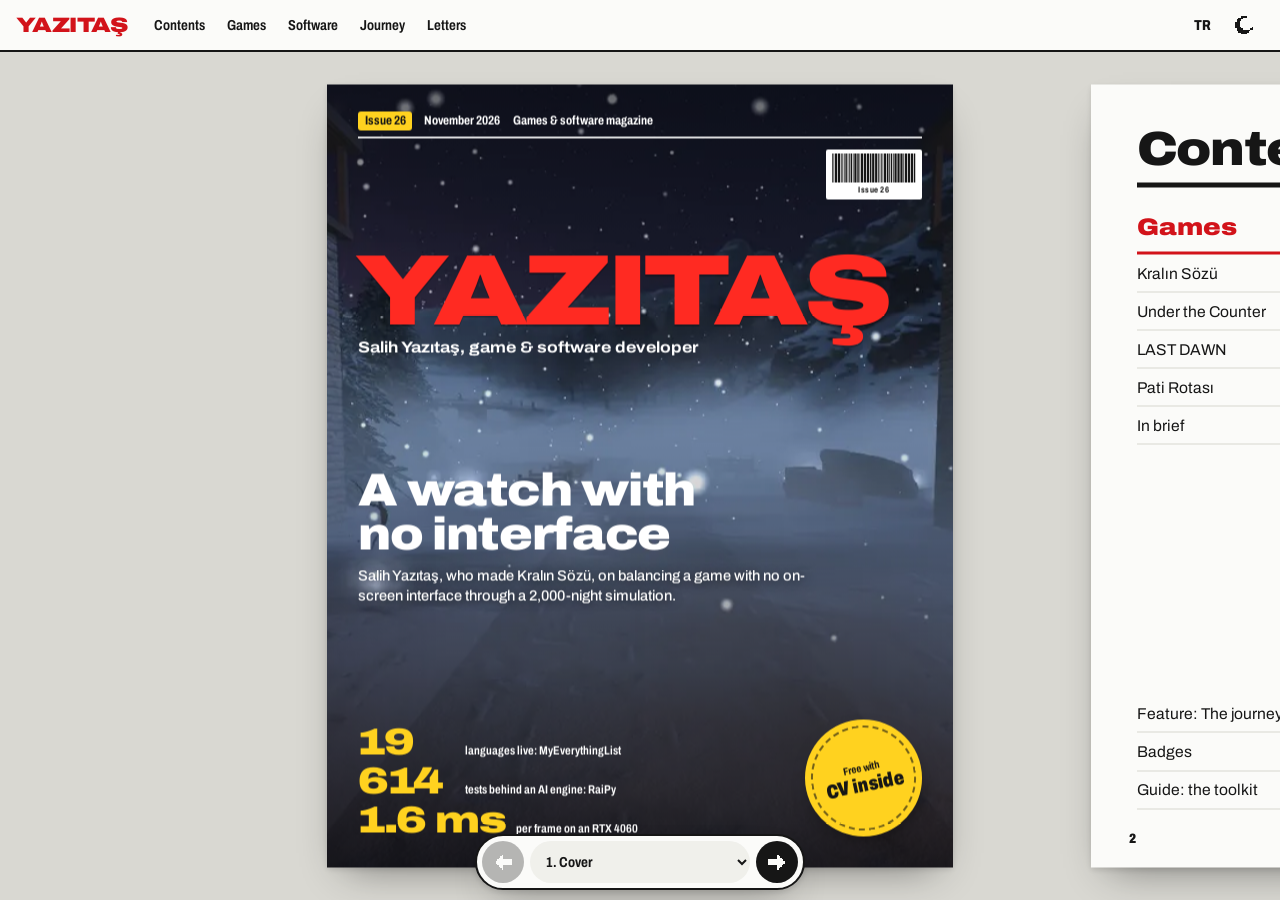
==== commit 9dfe07fc: "Okuyucu: tam ekran sayfalar ve kamera hareketi - 3B sayfa çevirme yerine bütün sayfalar bir masada y" ====
--- a/en/index.html
+++ b/en/index.html
@@ -59,7 +59,7 @@
   </div>
 </header>
 
-<main id="main" class="book" aria-label="Magazine pages" data-total="30">
+<main id="main" class="book" aria-label="Magazine pages" data-total="30"><div class="world">
   <section class="page page--cover page--right" id="kapak" data-page="1" aria-label="Page 1: Cover">
     <div class="page-inner">
       <img class="cover-art" src="/assets/img/kralin-sozu-gate_view.webp" width="1200" height="675" alt="Kralın Sözü: the gate between two watchtowers on a snowy night" fetchpriority="high">
@@ -654,7 +654,7 @@
         <div class="barcode barcode--back" aria-hidden="true"><svg class="barcode-bars" viewBox="0 0 113 40" preserveAspectRatio="none" aria-hidden="true"><rect x="0" y="0" width="1" height="40"/><rect x="2" y="0" width="1" height="40"/><rect x="4" y="0" width="3" height="40"/><rect x="8" y="0" width="3" height="40"/><rect x="12" y="0" width="1" height="40"/><rect x="14" y="0" width="1" height="40"/><rect x="16" y="0" width="1" height="40"/><rect x="18" y="0" width="2" height="40"/><rect x="21" y="0" width="1" height="40"/><rect x="23" y="0" width="1" height="40"/><rect x="25" y="0" width="2" height="40"/><rect x="28" y="0" width="1" height="40"/><rect x="30" y="0" width="3" height="40"/><rect x="34" y="0" width="2" height="40"/><rect x="37" y="0" width="1" height="40"/><rect x="39" y="0" width="3" height="40"/><rect x="43" y="0" width="3" height="40"/><rect x="47" y="0" width="3" height="40"/><rect x="51" y="0" width="2" height="40"/><rect x="54" y="0" width="3" height="40"/><rect x="58" y="0" width="3" height="40"/><rect x="62" y="0" width="1" height="40"/><rect x="64" y="0" width="1" height="40"/><rect x="66" y="0" width="1" height="40"/><rect x="68" y="0" width="1" height="40"/><rect x="70" y="0" width="3" height="40"/><rect x="74" y="0" width="2" height="40"/><rect x="77" y="0" width="1" height="40"/><rect x="79" y="0" width="2" height="40"/><rect x="82" y="0" width="1" height="40"/><rect x="84" y="0" width="3" height="40"/><rect x="88" y="0" width="3" height="40"/><rect x="92" y="0" width="3" height="40"/><rect x="96" y="0" width="1" height="40"/><rect x="98" y="0" width="3" height="40"/><rect x="102" y="0" width="3" height="40"/><rect x="106" y="0" width="3" height="40"/><rect x="110" y="0" width="2" height="40"/></svg><span>Issue 26 · November 2026</span></div>
       </div></div>
   </section>
-</main>
+</div></main>
 
 <nav class="pager" aria-label="Magazine pages">
   <button type="button" class="pager-btn" data-prev aria-label="Previous page" aria-keyshortcuts="ArrowLeft"><svg class="px" viewBox="0 0 12 12" aria-hidden="true" focusable="false"><path d="M5 1h1v1h-1zM4 2h2v1h-2zM3 3h3v1h-3zM2 4h10v1h-10zM1 5h11v1h-11zM1 6h11v1h-11zM2 7h10v1h-10zM3 8h3v1h-3zM4 9h2v1h-2zM5 10h1v1h-1z"/></svg></button>
--- a/assets/css/site.css
+++ b/assets/css/site.css
@@ -118,49 +118,26 @@
 .page-no { font-weight: 900; font-size: calc(13 * var(--u)); color: var(--ink); font-variant-numeric: tabular-nums; }
 html:not(.reader) .page { margin: 0 auto 16px; max-width: 760px; box-shadow: var(--page-shadow); }
 
-/* Telefon: tam ekran sayfalar, sayfa kendi içinde kayar, yatay kaydırınca çevrilir */
-.app body { overflow: hidden; }
-.app .book { height: calc(100dvh - 52px); overflow: hidden; }
-.app .page { position: absolute; inset: 0; overflow-y: auto; overscroll-behavior: contain; }
+/* Okuyucu: bütün sayfalar büyük bir masada yan yana durur, kamera (dünya katmanı) aralarında gezer.
+   Masaüstünde açılım ekranı doldurur; telefonda tek sayfa tam ekrandır. */
+.reader body { overflow: hidden; height: 100dvh; }
+.reader .book { position: fixed; top: 52px; left: 0; right: 0; bottom: 0; overflow: hidden; touch-action: pan-y; }
+.reader .world { position: absolute; left: 0; top: 0; transform-origin: 0 0; will-change: transform; }
+.reader.is-moving .world { pointer-events: none; }
+.reader .page { position: absolute; width: var(--pw); height: var(--ph); box-shadow: var(--page-shadow); }
+.print .page { --u: calc(var(--pw) / 600 * var(--fit, 1)); }
+.print .page-inner { height: 100%; overflow: hidden; padding: calc(40 * var(--u)) calc(44 * var(--u)) calc(56 * var(--u)); }
+/* Sırt gölgesi: açılımın ortasında kâğıt kıvrılır */
+.print[data-view="spread"] .page::after { content: ""; position: absolute; top: 0; bottom: 0; width: 9%; pointer-events: none; z-index: 5; }
+.print[data-view="spread"] .page--left::after { right: 0; background: linear-gradient(90deg, transparent, rgb(0 0 0 / .14)); }
+.print[data-view="spread"] .page--right:not(.page--cover)::after { left: 0; background: linear-gradient(270deg, transparent, rgb(0 0 0 / .16)); }
+/* Telefon: sayfa kendi içinde dikey kayar */
+.app .page { overflow-y: auto; overscroll-behavior: contain; box-shadow: none; }
 .app .page-inner { padding-bottom: calc(24 * var(--u)); }
 /* Telefonda sayfa numarası içeriğin sonunda akar, kayan metnin üstüne binmez */
 .app .page-foot { position: static; padding: calc(10 * var(--u)) calc(22 * var(--u)) calc(96 * var(--u)); }
 .app .page--cover .page-foot, .app .page--back .page-foot { display: none; }
-
-/* Basılı görünüm (masaüstü): gerçek oranlı sayfalar, açılım ya da tek sayfa */
-.print body { overflow: hidden; height: 100dvh; }
-.print .book {
-  --ph: calc(var(--pw) * 1.25);
-  margin: var(--book-top, 16px) auto 0; height: var(--ph);
-  width: calc(var(--pw) * 2); perspective: calc(var(--pw) * 5);
-}
-.print[data-view="single"] .book { width: var(--pw); }
-.print .page {
-  --u: calc(var(--pw) / 600 * var(--fit, 1));
-  position: absolute; top: 0; width: var(--pw); height: var(--ph);
-  box-shadow: var(--page-shadow);
-}
-.print .page-inner { height: 100%; overflow: hidden; padding: calc(40 * var(--u)) calc(44 * var(--u)) calc(56 * var(--u)); }
-.print .page.is-left { left: 0; }
-.print .page.is-right { left: var(--pw); }
-.print[data-view="single"] .page.is-solo { left: 0; }
-.print .page.is-off, .app .page.is-off { visibility: hidden; }
-/* Sırt gölgesi: açılımın ortasında kâğıt kıvrılır */
-.print[data-view="spread"] .page::after { content: ""; position: absolute; top: 0; bottom: 0; width: 9%; pointer-events: none; z-index: 5; }
-.print[data-view="spread"] .page.is-left::after { right: 0; background: linear-gradient(90deg, transparent, rgb(0 0 0 / .14)); }
-.print[data-view="spread"] .page.is-right::after { left: 0; background: linear-gradient(270deg, transparent, rgb(0 0 0 / .16)); }
-.print[data-view="spread"] .page.is-left { border-radius: 3px 0 0 3px; }
-.print[data-view="spread"] .page.is-right { border-radius: 0 3px 3px 0; }
-
-/* Çevrilen yaprak */
-.leaf { position: absolute; top: 0; z-index: 20; transform-style: preserve-3d; pointer-events: none; }
-.leaf-face { position: absolute; inset: 0; backface-visibility: hidden; -webkit-backface-visibility: hidden; overflow: hidden; }
-.leaf-face .page { position: absolute !important; inset: 0; left: 0 !important; visibility: visible !important; box-shadow: none; }
-.leaf-back { transform: rotateY(180deg); }
-.leaf-blank { background: var(--paper); }
-.leaf-shade { position: absolute; inset: 0; z-index: 30; pointer-events: none; opacity: 0; }
-.leaf-front .leaf-shade { background: linear-gradient(90deg, rgb(0 0 0 / .05), rgb(0 0 0 / .35)); }
-.leaf-back .leaf-shade { background: linear-gradient(270deg, rgb(0 0 0 / .05), rgb(0 0 0 / .35)); }
+.app .page--cover .page-inner, .app .page--back .page-inner { min-height: 100%; }
 
 /* ---------- Ortak sayfa öğeleri ---------- */
 .sec--game { --sec: var(--red); }
@@ -189,7 +166,7 @@
 /* ---------- Kapak ---------- */
 .page--cover { background: #0d1018; color: #fff; }
 .page--cover .page-inner { padding: 0; height: 100%; }
-.app .page--cover .page-inner, html:not(.reader) .page--cover .page-inner { min-height: calc(100dvh - 52px); }
+html:not(.reader) .page--cover .page-inner { min-height: calc(100dvh - 52px); }
 .cover-art { position: absolute; inset: 0; width: 100%; height: 100%; object-fit: cover; object-position: 50% 62%; }
 .page--cover .page-inner::after { content: ""; position: absolute; inset: 0; background: linear-gradient(180deg, rgb(8 10 16 / .62) 0%, rgb(8 10 16 / .08) 36%, rgb(8 10 16 / .2) 58%, rgb(8 10 16 / .86) 100%); }
 .cover-inner {
@@ -389,12 +366,13 @@
 #reklam-cv { background: var(--yellow); color: #161616; }
 #reklam-cv .btn--ad { background: #161616; color: #fff; border-color: #161616; }
 .page--ad .page-foot, .page--ad .page-no { color: inherit; }
-.app .page--ad .page-inner, html:not(.reader) .page--ad .page-inner { min-height: 80dvh; }
+.app .page--ad .page-inner { min-height: 100%; }
+html:not(.reader) .page--ad .page-inner { min-height: 80dvh; }
 
 /* ---------- Arka kapak ---------- */
 .page--back { background: #161616; color: #f3f2ee; }
 .page--back .page-inner { justify-content: space-between; }
-.print .page--back .page-inner, .app .page--back .page-inner { height: 100%; }
+.reader .page--back .page-inner { height: 100%; }
 .back-mast { font-weight: 900; font-stretch: var(--w-mast); font-size: calc(44 * var(--u)); letter-spacing: -.04em; color: #ff2a22; line-height: .9; }
 .back-title { font-weight: 900; font-stretch: var(--w-head); font-size: calc(54 * var(--u)); line-height: .95; letter-spacing: -.03em; margin-top: auto; }
 .back-next { display: grid; gap: calc(8 * var(--u)); }
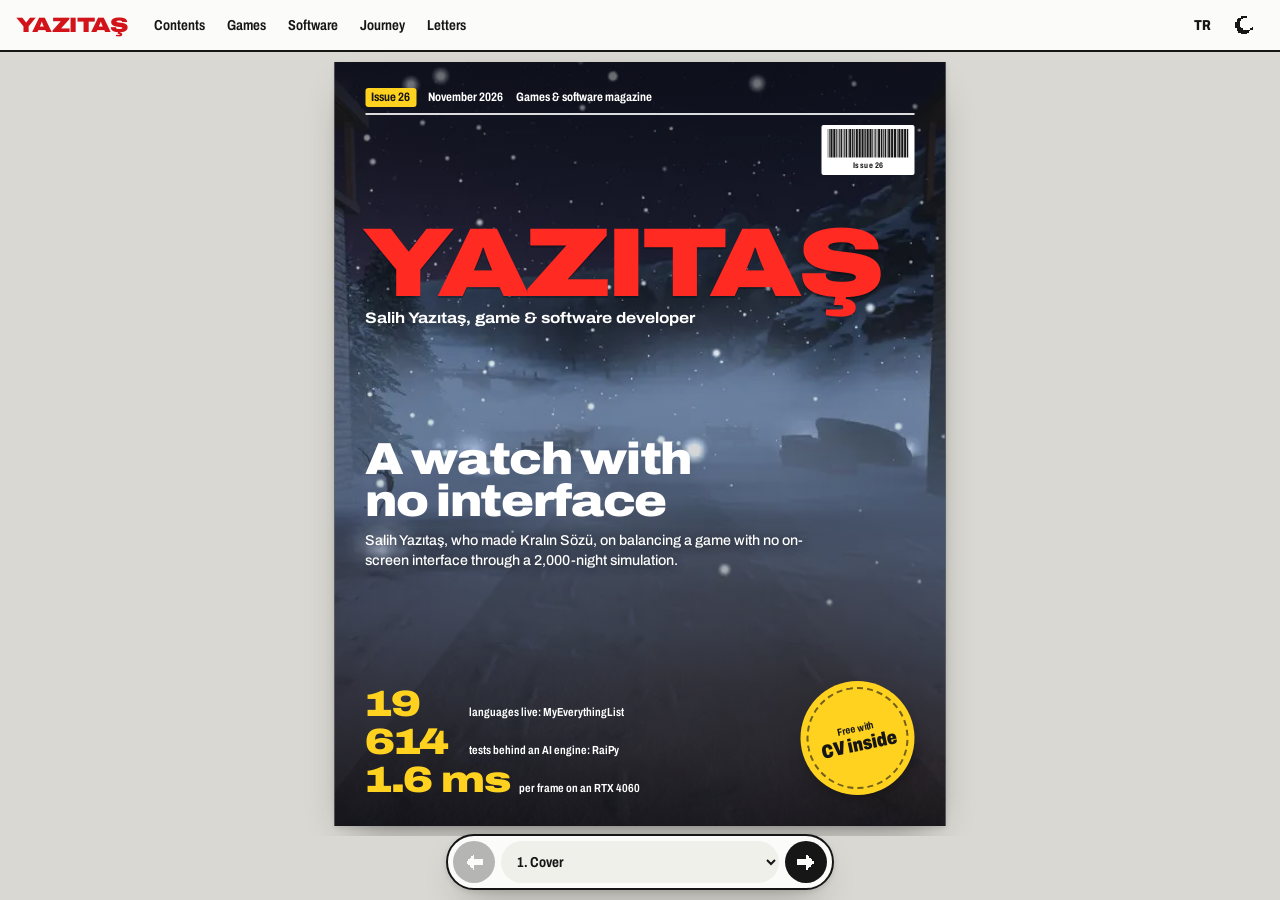
==== commit 599a09e2: "Okuyucu: 18 sayfa, ikili proje sayfaları ve tam ekran sayfa çevirme - Bölüm açılışları ve reklamlar " ====
--- a/en/index.html
+++ b/en/index.html
@@ -59,7 +59,7 @@
   </div>
 </header>
 
-<main id="main" class="book" aria-label="Magazine pages" data-total="30"><div class="world">
+<main id="main" class="book" aria-label="Magazine pages" data-total="18"><div class="world">
   <section class="page page--cover page--right" id="kapak" data-page="1" aria-label="Page 1: Cover">
     <div class="page-inner">
       <img class="cover-art" src="/assets/img/kralin-sozu-gate_view.webp" width="1200" height="675" alt="Kralın Sözü: the gate between two watchtowers on a snowy night" fetchpriority="high">
@@ -87,33 +87,33 @@
           <li class="toc-group">
             <a class="toc-sec" href="#oyun"><span>Games</span><span class="toc-pg">4</span></a>
             <ul>
-              <li><a href="#kralin-sozu"><span lang="tr">Kralın Sözü</span><span class="toc-pg">6</span></a></li>
-              <li><a href="#under-the-counter"><span lang="en">Under the Counter</span><span class="toc-pg">8</span></a></li>
-              <li><a href="#last-dawn"><span lang="en">LAST DAWN</span><span class="toc-pg">9</span></a></li>
-              <li><a href="#pati-rotasi"><span lang="tr">Pati Rotası</span><span class="toc-pg">10</span></a></li>
-              <li><a href="#oyun-kisa"><span>In brief</span><span class="toc-pg">11</span></a></li>
+              <li><a href="#kralin-sozu"><span lang="tr">Kralın Sözü</span><span class="toc-pg">4</span></a></li>
+              <li><a href="#under-the-counter"><span lang="en">Under the Counter</span><span class="toc-pg">6</span></a></li>
+              <li><a href="#last-dawn"><span lang="en">LAST DAWN</span><span class="toc-pg">6</span></a></li>
+              <li><a href="#pati-rotasi"><span lang="tr">Pati Rotası</span><span class="toc-pg">7</span></a></li>
+              <li><a href="#oyun-kisa"><span>In brief</span><span class="toc-pg">7</span></a></li>
             </ul>
           </li>
         
           <li class="toc-group">
-            <a class="toc-sec" href="#yazilim"><span>Software</span><span class="toc-pg">12</span></a>
+            <a class="toc-sec" href="#yazilim"><span>Software</span><span class="toc-pg">8</span></a>
             <ul>
-              <li><a href="#myeverythinglist"><span lang="en">MyEverythingList</span><span class="toc-pg">14</span></a></li>
-              <li><a href="#nerobot"><span lang="en">NeRoBoT</span><span class="toc-pg">16</span></a></li>
-              <li><a href="#raipy"><span lang="en">RaiPy</span><span class="toc-pg">17</span></a></li>
-              <li><a href="#parsel"><span lang="tr">Parsel</span><span class="toc-pg">18</span></a></li>
-              <li><a href="#heren-agent"><span lang="en">Heren Agent</span><span class="toc-pg">19</span></a></li>
-              <li><a href="#kafe-finans"><span lang="en">Kafe Finans</span><span class="toc-pg">20</span></a></li>
-              <li><a href="#truva-arabirimi"><span lang="tr">Truva–Akınsoft arabirimi</span><span class="toc-pg">21</span></a></li>
-              <li><a href="#yazilim-kisa"><span>In brief</span><span class="toc-pg">22</span></a></li>
+              <li><a href="#myeverythinglist"><span lang="en">MyEverythingList</span><span class="toc-pg">8</span></a></li>
+              <li><a href="#nerobot"><span lang="en">NeRoBoT</span><span class="toc-pg">10</span></a></li>
+              <li><a href="#raipy"><span lang="en">RaiPy</span><span class="toc-pg">10</span></a></li>
+              <li><a href="#parsel"><span lang="tr">Parsel</span><span class="toc-pg">11</span></a></li>
+              <li><a href="#heren-agent"><span lang="en">Heren Agent</span><span class="toc-pg">11</span></a></li>
+              <li><a href="#kafe-finans"><span lang="en">Kafe Finans</span><span class="toc-pg">12</span></a></li>
+              <li><a href="#truva-arabirimi"><span lang="tr">Truva–Akınsoft arabirimi</span><span class="toc-pg">12</span></a></li>
+              <li><a href="#yazilim-kisa"><span>In brief</span><span class="toc-pg">13</span></a></li>
             </ul>
           </li>
         <li class="toc-group toc-group--misc"><ul>
-          <li><a href="#yolculuk"><span>Feature: The journey</span><span class="toc-pg">24</span></a></li>
-          <li><a href="#rozetler"><span>Badges</span><span class="toc-pg">26</span></a></li>
-          <li><a href="#rehber"><span>Guide: the toolkit</span><span class="toc-pg">27</span></a></li>
-          <li><a href="#mektup"><span>Letters</span><span class="toc-pg">28</span></a></li>
-          <li><a href="#kunye"><span>Masthead</span><span class="toc-pg">29</span></a></li>
+          <li><a href="#yolculuk"><span>Feature: The journey</span><span class="toc-pg">14</span></a></li>
+          <li><a href="#rozetler"><span>Badges</span><span class="toc-pg">15</span></a></li>
+          <li><a href="#rehber"><span>Guide: the toolkit</span><span class="toc-pg">16</span></a></li>
+          <li><a href="#mektup"><span>Letters</span><span class="toc-pg">17</span></a></li>
+          <li><a href="#kunye"><span>Masthead</span><span class="toc-pg">3</span></a></li>
         </ul></li>
       </ol></div>
     <footer class="page-foot" aria-hidden="true"><span class="page-run" translate="no">YAZITAŞ · November 2026</span><span class="page-no">2</span></footer>
@@ -126,39 +126,23 @@
       <p class="editor-sign">Salih Yazıtaş, editor-in-chief</p>
       <p class="editor-cv">
         <a class="btn btn--solid" href="/cv/Salih_Yazitas_CV_EN.pdf" download><svg class="px" viewBox="0 0 12 12" aria-hidden="true" focusable="false"><path d="M5 0h2v1h-2zM5 1h2v1h-2zM5 2h2v1h-2zM5 3h2v1h-2zM2 4h8v1h-8zM3 5h6v1h-6zM4 6h4v1h-4zM5 7h2v1h-2zM0 9h1v1h-1zM11 9h1v1h-1zM0 10h1v1h-1zM11 10h1v1h-1zM0 11h12v1h-12z"/></svg><span>Download CV, English PDF</span></a>
-      </p></div>
+      </p>
+      <section class="imprint-box" aria-labelledby="kunye-h">
+        <h3 class="imprint-title" id="kunye-h">Masthead</h3>
+        <dl class="imprint"><div><dt>Owner and editor-in-chief</dt><dd>Salih Yazıtaş</dd></div><div><dt>Editorial, code and design</dt><dd>Salih Yazıtaş</dd></div><div><dt>Publisher</dt><dd>Volpen, Çanakkale</dd></div><div><dt>School</dt><dd>ÇOMÜ, Game Development and Programming, 2nd year</dd></div><div><dt>Languages</dt><dd>Turkish (native), English (technical)</dd></div><div><dt>Printed on</dt><dd>GitHub Pages</dd></div></dl>
+        <p class="imprint-hint">Hand-set: no framework, no trackers. For the hidden badge: ↑ ↑ ↓ ↓ ← → ← → B A</p>
+      </section></div>
     <footer class="page-foot" aria-hidden="true"><span class="page-run" translate="no">YAZITAŞ · November 2026</span><span class="page-no">3</span></footer>
   </section>
-  <section class="page page--opener sec--game page--left" id="oyun" data-page="4" aria-label="Page 4: Games">
-    <div class="page-inner">
-      <h2 class="opener-title">Games</h2>
-      <p class="opener-deck">Games I made in Unity and C#: solo, with a team and at jams.</p>
-      <div class="opener-list">
-        <p class="opener-list-h">In this section</p>
-        <ul><li><a href="#kralin-sozu"><span lang="tr" translate="no">Kralın Sözü</span><span class="toc-pg">6</span></a></li><li><a href="#under-the-counter"><span lang="en" translate="no">Under the Counter</span><span class="toc-pg">8</span></a></li><li><a href="#last-dawn"><span lang="en" translate="no">LAST DAWN</span><span class="toc-pg">9</span></a></li><li><a href="#pati-rotasi"><span lang="tr" translate="no">Pati Rotası</span><span class="toc-pg">10</span></a></li>
-          <li><a href="#oyun-kisa"><span>In brief: jam and team games</span><span class="toc-pg">11</span></a></li>
-        </ul>
-      </div></div>
-    <footer class="page-foot" aria-hidden="true"><span class="page-run" translate="no">YAZITAŞ · November 2026</span><span class="page-no">4</span></footer>
-  </section>
-  <section class="page page--ad page--right" id="reklam-volpen" data-page="5" aria-label="Page 5: Advertisement: Volpen">
-    <div class="page-inner">
-      <p class="ad-tag">Advertisement</p>
-      
-      <p class="ad-title" translate="no">Volpen</p>
-      <p class="ad-line">Games, software and design. Following a fox.</p>
-      <p class="ad-small">Velox: PC games · Lagopus: software · Zerda: mobile games</p>
-      <p class="ad-cta"><a class="btn btn--ad" href="https://salihyzts.github.io/VolpenWeb/" target="_blank" rel="noopener">Visit the site<svg class="px px--ext" viewBox="0 0 12 12" aria-hidden="true" focusable="false"><path d="M6 0h6v1h-6zM10 1h2v1h-2zM9 2h1v1h-1zM11 2h1v1h-1zM8 3h1v1h-1zM11 3h1v1h-1zM7 4h1v1h-1zM11 4h1v1h-1zM6 5h1v1h-1zM5 6h1v1h-1zM4 7h1v1h-1z"/></svg><span class="sr">(opens in a new tab)</span></a></p></div>
-    <footer class="page-foot" aria-hidden="true"><span class="page-run" translate="no">YAZITAŞ · November 2026</span><span class="page-no">5</span></footer>
-  </section>
-  <section class="page page--feature-a sec--game page--left" id="kralin-sozu" data-page="6" aria-label="Page 6: Kralın Sözü">
-    <div class="page-inner">
+  <section class="page page--feature-a sec--game page--left" id="kralin-sozu" data-page="4" aria-label="Page 4: Kralın Sözü">
+    <div class="page-inner">
+      <header class="sec-band" id="oyun"><h2 class="sec-band-title">Games</h2><p class="sec-band-deck">Games I made in Unity and C#: solo, with a team and at jams.</p></header>
       <div class="fa-art"><img src="/assets/img/kralin-sozu-gate_view.webp" width="1200" height="675" alt="Kralın Sözü: the gate between two watchtowers on a snowy night" loading="lazy" decoding="async"></div>
       <div class="fa-head"><h3 class="rv-title" translate="no" lang="tr">Kralın Sözü<span class="rv-sub" lang="en">The King's Promise</span></h3><p class="rv-deck">A first-person guard game based on a folk tale, with no on-screen interface. You're the sentry the king forgot, holding the gate for three winter nights.</p></div>
       <ul class="rv-gallery"><li><img src="/assets/img/kralin-sozu-papers.webp" width="1200" height="675" alt="Checking a visitor's papers" loading="lazy" decoding="async"></li><li><img src="/assets/img/kralin-sozu-wolves.webp" width="1200" height="675" alt="Wolves approaching in the dark" loading="lazy" decoding="async"></li><li><img src="/assets/img/kralin-sozu-king_promise.webp" width="1200" height="675" alt="The moment the king makes his promise" loading="lazy" decoding="async"></li></ul></div>
-    <footer class="page-foot" aria-hidden="true"><span class="page-run" translate="no">YAZITAŞ · November 2026</span><span class="page-no">6</span></footer>
-  </section>
-  <section class="page page--feature-b sec--game page--right" id="kralin-sozu-2" data-page="7" aria-label="Page 7: Kralın Sözü (2)">
+    <footer class="page-foot" aria-hidden="true"><span class="page-run" translate="no">YAZITAŞ · November 2026</span><span class="page-no">4</span></footer>
+  </section>
+  <section class="page page--feature-b sec--game page--right" id="kralin-sozu-2" data-page="5" aria-label="Page 5: Kralın Sözü (2)">
     <div class="page-inner"><div class="rv-body"><p>The whole scene is built in code. The rules live in a core that doesn't depend on Unity.</p><p>Tuned with a 2,000-night balance simulation; automated test bots run without opening a window.</p></div>
           <aside class="spec" aria-label="Fact file: Kralın Sözü">
             <p class="spec-h">Fact file</p>
@@ -171,10 +155,12 @@
             <dl class="spec-nums"><div><dt>Nights</dt><dd>3</dd></div><div><dt>Visitor types</dt><dd>17</dd></div><div><dt>Endings</dt><dd>10</dd></div><div><dt>Balance simulation</dt><dd>2,000 nights</dd></div><div><dt>Frame time (RTX 4060, 1080p)</dt><dd>1.6 ms</dd></div></dl>
           </aside>
           <p class="rv-links"><a class="btn btn--solid" href="https://salihyzts.itch.io/kralin-sozu" target="_blank" rel="noopener">Play on itch.io<svg class="px px--ext" viewBox="0 0 12 12" aria-hidden="true" focusable="false"><path d="M6 0h6v1h-6zM10 1h2v1h-2zM9 2h1v1h-1zM11 2h1v1h-1zM8 3h1v1h-1zM11 3h1v1h-1zM7 4h1v1h-1zM11 4h1v1h-1zM6 5h1v1h-1zM5 6h1v1h-1zM4 7h1v1h-1z"/></svg><span class="sr">(opens in a new tab)</span></a><a class="btn" href="https://github.com/SalihYzts/kralin-sozu" target="_blank" rel="noopener">Source code<svg class="px px--ext" viewBox="0 0 12 12" aria-hidden="true" focusable="false"><path d="M6 0h6v1h-6zM10 1h2v1h-2zM9 2h1v1h-1zM11 2h1v1h-1zM8 3h1v1h-1zM11 3h1v1h-1zM7 4h1v1h-1zM11 4h1v1h-1zM6 5h1v1h-1zM5 6h1v1h-1zM4 7h1v1h-1z"/></svg><span class="sr">(opens in a new tab)</span></a></p></div>
-    <footer class="page-foot" aria-hidden="true"><span class="page-run" translate="no">YAZITAŞ · November 2026</span><span class="page-no">7</span></footer>
-  </section>
-  <section class="page page--review page--review-a sec--game has-art page--left" id="under-the-counter" data-page="8" aria-label="Page 8: Under the Counter">
-    <div class="page-inner"><div class="rv-frame"><div class="rv-art"><svg class="art" viewBox="0 0 320 200" role="img" aria-label="Drawing of a shop counter, CDs and a suspicion meter">
+    <footer class="page-foot" aria-hidden="true"><span class="page-run" translate="no">YAZITAŞ · November 2026</span><span class="page-no">5</span></footer>
+  </section>
+  <section class="page page--duo sec--game page--left" id="oyun-1" data-page="6" aria-label="Page 6: Under the Counter, LAST DAWN">
+    <div class="page-inner">
+      <article class="duo" id="under-the-counter" aria-labelledby="under-the-counter-h">
+        <div class="rv-frame duo-frame"><div class="rv-art"><svg class="art" viewBox="0 0 320 200" role="img" aria-label="Drawing of a shop counter, CDs and a suspicion meter">
       <g fill="none" stroke="currentColor" stroke-width="2">
         <path d="M20 150h280M20 150v34M300 150v34M40 120h240v30H40z"/>
         <circle cx="96" cy="96" r="24"/><circle cx="96" cy="96" r="5"/>
@@ -185,129 +171,118 @@
       <path d="M32 26h78v10H32z" fill="currentColor"/>
       <text x="160" y="35" fill="currentColor" font-family="IBM Plex Mono, monospace" font-size="11">SUSPICION</text>
       <text x="196" y="138" fill="currentColor" font-family="IBM Plex Mono, monospace" font-size="11">₺ 2000s</text>
-    </svg></div></div><h3 class="rv-title" translate="no" lang="en">Under the Counter</h3><p class="rv-deck">A dark-humour first-person shop sim: you run a small 2000s shop selling bootleg CDs. Target: a Steam Next Fest demo.</p><div class="rv-cols"><div class="rv-body rv-body--nocap"><p>I wrote the economy, impatient customers, police raids driven by a suspicion meter, crash-safe saving and TR/EN localization. Most of the team's commits are mine.</p></div>
-          <aside class="spec" aria-label="Fact file: Under the Counter">
-            <p class="spec-h">Fact file</p>
-            <dl class="spec-list">
-              <div><dt>Type and role</dt><dd>Team game, lead programmer</dd></div>
-              <div><dt>Date</dt><dd>Since Jul 2026</dd></div>
-              <div><dt>Tech</dt><dd>Unity 6, URP, NavMesh, Input System, C#</dd></div>
-            </dl>
-            <p class="spec-h">By the numbers</p>
-            <dl class="spec-nums"><div><dt>Runtime scripts</dt><dd>88</dd></div><div><dt>Editor tools</dt><dd>28</dd></div></dl>
-          </aside></div></div>
-    <footer class="page-foot" aria-hidden="true"><span class="page-run" translate="no">YAZITAŞ · November 2026</span><span class="page-no">8</span></footer>
-  </section>
-  <section class="page page--review page--review-b sec--game page--right" id="last-dawn" data-page="9" aria-label="Page 9: LAST DAWN">
-    <div class="page-inner"><h3 class="rv-title" translate="no" lang="en">LAST DAWN</h3><p class="rv-deck">A post-apocalyptic PC game that mixes survival and base building: scavenge by day, defend your base by night.</p><div class="rv-frame"><img src="/assets/img/last-dawn.webp" width="960" height="600" alt="Home screen of the LAST DAWN promo site" loading="lazy" decoding="async"></div><div class="rv-cols"><div class="rv-body rv-body--nocap"><p>I handle software and marketing. I built the promo site, whose day/night switch changes the whole palette.</p></div>
-          <aside class="spec" aria-label="Fact file: LAST DAWN">
-            <p class="spec-h">Fact file</p>
-            <dl class="spec-list">
-              <div><dt>Type and role</dt><dd>Volpen team game, software &amp; marketing</dd></div>
-              <div><dt>Date</dt><dd>In development</dd></div>
-              <div><dt>Tech</dt><dd>Unity, C#, HTML, CSS</dd></div>
-            </dl>
-            
-          </aside></div>
-          <p class="rv-links"><a class="btn btn--solid" href="https://salihyzts.github.io/Last-Down-WEB/" target="_blank" rel="noopener">Open the site<svg class="px px--ext" viewBox="0 0 12 12" aria-hidden="true" focusable="false"><path d="M6 0h6v1h-6zM10 1h2v1h-2zM9 2h1v1h-1zM11 2h1v1h-1zM8 3h1v1h-1zM11 3h1v1h-1zM7 4h1v1h-1zM11 4h1v1h-1zM6 5h1v1h-1zM5 6h1v1h-1zM4 7h1v1h-1z"/></svg><span class="sr">(opens in a new tab)</span></a></p></div>
-    <footer class="page-foot" aria-hidden="true"><span class="page-run" translate="no">YAZITAŞ · November 2026</span><span class="page-no">9</span></footer>
-  </section>
-  <section class="page page--review page--review-a sec--game page--left" id="pati-rotasi" data-page="10" aria-label="Page 10: Pati Rotası">
-    <div class="page-inner"><div class="rv-frame"><img src="/assets/img/pati-rotasi.webp" width="960" height="748" alt="Pati Rotası promo screen with two phone screenshots" loading="lazy" decoding="async"></div><h3 class="rv-title" translate="no" lang="tr">Pati Rotası</h3><p class="rv-deck">A mobile game that gets you walking. Photograph street cats to build a collection, clear the fog on the map as you walk, and turn your steps into food points for animal shelters.</p><div class="rv-cols">
-          <aside class="spec" aria-label="Fact file: Pati Rotası">
-            <p class="spec-h">Fact file</p>
-            <dl class="spec-list">
-              <div><dt>Type and role</dt><dd>Mobile game</dd></div>
-              <div><dt>Date</dt><dd>2026</dd></div>
-              <div><dt>Tech</dt><dd>Expo, React Native, Leaflet</dd></div>
-            </dl>
-            
-          </aside></div>
-          <p class="rv-links"><a class="btn btn--solid" href="https://github.com/SalihYzts/pati-rotasi" target="_blank" rel="noopener">Source code<svg class="px px--ext" viewBox="0 0 12 12" aria-hidden="true" focusable="false"><path d="M6 0h6v1h-6zM10 1h2v1h-2zM9 2h1v1h-1zM11 2h1v1h-1zM8 3h1v1h-1zM11 3h1v1h-1zM7 4h1v1h-1zM11 4h1v1h-1zM6 5h1v1h-1zM5 6h1v1h-1zM4 7h1v1h-1z"/></svg><span class="sr">(opens in a new tab)</span></a></p></div>
-    <footer class="page-foot" aria-hidden="true"><span class="page-run" translate="no">YAZITAŞ · November 2026</span><span class="page-no">10</span></footer>
-  </section>
-  <section class="page page--briefs sec--game page--right" id="oyun-kisa" data-page="11" aria-label="Page 11: In brief: jam and team games">
-    <div class="page-inner">
-      <h3 class="briefs-title">In brief: jam and team games</h3>
-      <ul class="brief-list">
+    </svg></div></div>
+        <div class="duo-text">
+          <h3 class="rv-title" id="under-the-counter-h" translate="no" lang="en">Under the Counter</h3>
+          <p class="duo-meta">Team game, lead programmer, Since Jul 2026</p>
+          <p class="rv-deck">A dark-humour first-person shop sim: you run a small 2000s shop selling bootleg CDs. Target: a Steam Next Fest demo.</p>
+          <div class="rv-body rv-body--nocap"><p>I wrote the economy, impatient customers, police raids driven by a suspicion meter, crash-safe saving and TR/EN localization. Most of the team's commits are mine.</p></div>
+          <ul class="duo-stats" aria-label="By the numbers"><li><b>88</b> Runtime scripts</li><li><b>28</b> Editor tools</li></ul>
+          <p class="duo-tech">Unity 6, URP, NavMesh, Input System, C#</p>
+          
+        </div>
+      </article>
+      <article class="duo" id="last-dawn" aria-labelledby="last-dawn-h">
+        <div class="rv-frame duo-frame"><img src="/assets/img/last-dawn.webp" width="960" height="600" alt="Home screen of the LAST DAWN promo site" loading="lazy" decoding="async"></div>
+        <div class="duo-text">
+          <h3 class="rv-title" id="last-dawn-h" translate="no" lang="en">LAST DAWN</h3>
+          <p class="duo-meta">Volpen team game, software &amp; marketing, In development</p>
+          <p class="rv-deck">A post-apocalyptic PC game that mixes survival and base building: scavenge by day, defend your base by night.</p>
+          <div class="rv-body rv-body--nocap"><p>I handle software and marketing. I built the promo site, whose day/night switch changes the whole palette.</p></div>
+          
+          <p class="duo-tech">Unity, C#, HTML, CSS</p>
+          
+          <p class="rv-links"><a class="btn btn--solid" href="https://salihyzts.github.io/Last-Down-WEB/" target="_blank" rel="noopener">Open the site<svg class="px px--ext" viewBox="0 0 12 12" aria-hidden="true" focusable="false"><path d="M6 0h6v1h-6zM10 1h2v1h-2zM9 2h1v1h-1zM11 2h1v1h-1zM8 3h1v1h-1zM11 3h1v1h-1zM7 4h1v1h-1zM11 4h1v1h-1zM6 5h1v1h-1zM5 6h1v1h-1zM4 7h1v1h-1z"/></svg><span class="sr">(opens in a new tab)</span></a></p>
+        </div>
+      </article></div>
+    <footer class="page-foot" aria-hidden="true"><span class="page-run" translate="no">YAZITAŞ · November 2026</span><span class="page-no">6</span></footer>
+  </section>
+  <section class="page page--duo sec--game page--duo-briefs page--right" id="oyun-2" data-page="7" aria-label="Page 7: Pati Rotası, In brief: jam and team games">
+    <div class="page-inner">
+      <article class="duo" id="pati-rotasi" aria-labelledby="pati-rotasi-h">
+        <div class="rv-frame duo-frame"><img src="/assets/img/pati-rotasi.webp" width="960" height="748" alt="Pati Rotası promo screen with two phone screenshots" loading="lazy" decoding="async"></div>
+        <div class="duo-text">
+          <h3 class="rv-title" id="pati-rotasi-h" translate="no" lang="tr">Pati Rotası</h3>
+          <p class="duo-meta">Mobile game, 2026</p>
+          <p class="rv-deck">A mobile game that gets you walking. Photograph street cats to build a collection, clear the fog on the map as you walk, and turn your steps into food points for animal shelters.</p>
+          
+          
+          <p class="duo-tech">Expo, React Native, Leaflet</p>
+          
+          <p class="rv-links"><a class="btn btn--solid" href="https://github.com/SalihYzts/pati-rotasi" target="_blank" rel="noopener">Source code<svg class="px px--ext" viewBox="0 0 12 12" aria-hidden="true" focusable="false"><path d="M6 0h6v1h-6zM10 1h2v1h-2zM9 2h1v1h-1zM11 2h1v1h-1zM8 3h1v1h-1zM11 3h1v1h-1zM7 4h1v1h-1zM11 4h1v1h-1zM6 5h1v1h-1zM5 6h1v1h-1zM4 7h1v1h-1z"/></svg><span class="sr">(opens in a new tab)</span></a></p>
+        </div>
+      </article>
+      <section class="duo-briefs" aria-labelledby="oyun-kisa-h">
+        <h3 class="briefs-title" id="oyun-kisa-h">In brief: jam and team games</h3>
+        <ul class="brief-list brief-list--rows">
         <li class="brief" id="lets-cook-a-mask">
           <div class="brief-frame"><img src="/assets/img/lets-cook-a-mask.webp" width="960" height="600" alt="Let's Cook a Mask logo: two theatre masks in a frying pan" loading="lazy" decoding="async"></div>
-          <h4 class="brief-title" translate="no" lang="en">Let's Cook a Mask</h4>
-          
-          <p class="brief-meta">Global Game Jam 2026, team game, 2026</p>
-          <p class="brief-pitch">In a world of hidden faces you craft identities: listen to each customer's whispers and cook the mask that gives them the power they want.</p>
-          <p class="brief-links"><a href="https://ew0ue.itch.io/lets-cook-a-mask" target="_blank" rel="noopener">Play on itch.io<svg class="px px--ext" viewBox="0 0 12 12" aria-hidden="true" focusable="false"><path d="M6 0h6v1h-6zM10 1h2v1h-2zM9 2h1v1h-1zM11 2h1v1h-1zM8 3h1v1h-1zM11 3h1v1h-1zM7 4h1v1h-1zM11 4h1v1h-1zM6 5h1v1h-1zM5 6h1v1h-1zM4 7h1v1h-1z"/></svg><span class="sr">(opens in a new tab)</span></a><a href="https://github.com/SalihYzts/GGJ-2026-BUG-Ne-Yapsak-Yahu" target="_blank" rel="noopener">Source code<svg class="px px--ext" viewBox="0 0 12 12" aria-hidden="true" focusable="false"><path d="M6 0h6v1h-6zM10 1h2v1h-2zM9 2h1v1h-1zM11 2h1v1h-1zM8 3h1v1h-1zM11 3h1v1h-1zM7 4h1v1h-1zM11 4h1v1h-1zM6 5h1v1h-1zM5 6h1v1h-1zM4 7h1v1h-1z"/></svg><span class="sr">(opens in a new tab)</span></a></p>
+          <div class="brief-text">
+            <h4 class="brief-title" translate="no" lang="en">Let's Cook a Mask</h4>
+            
+            <p class="brief-meta">Global Game Jam 2026, team game, 2026</p>
+            <p class="brief-pitch">In a world of hidden faces you craft identities: listen to each customer's whispers and cook the mask that gives them the power they want.</p>
+            <p class="brief-links"><a href="https://ew0ue.itch.io/lets-cook-a-mask" target="_blank" rel="noopener">Play on itch.io<svg class="px px--ext" viewBox="0 0 12 12" aria-hidden="true" focusable="false"><path d="M6 0h6v1h-6zM10 1h2v1h-2zM9 2h1v1h-1zM11 2h1v1h-1zM8 3h1v1h-1zM11 3h1v1h-1zM7 4h1v1h-1zM11 4h1v1h-1zM6 5h1v1h-1zM5 6h1v1h-1zM4 7h1v1h-1z"/></svg><span class="sr">(opens in a new tab)</span></a><a href="https://github.com/SalihYzts/GGJ-2026-BUG-Ne-Yapsak-Yahu" target="_blank" rel="noopener">Source code<svg class="px px--ext" viewBox="0 0 12 12" aria-hidden="true" focusable="false"><path d="M6 0h6v1h-6zM10 1h2v1h-2zM9 2h1v1h-1zM11 2h1v1h-1zM8 3h1v1h-1zM11 3h1v1h-1zM7 4h1v1h-1zM11 4h1v1h-1zM6 5h1v1h-1zM5 6h1v1h-1zM4 7h1v1h-1z"/></svg><span class="sr">(opens in a new tab)</span></a></p>
+          </div>
         </li>
         <li class="brief" id="the-rolling-pizz">
           <div class="brief-frame"><img src="/assets/img/the-rolling-pizz.webp" width="960" height="600" alt="The Rolling Pizz: a pizza rolling between colourful buildings" loading="lazy" decoding="async"></div>
-          <h4 class="brief-title" translate="no" lang="en">The Rolling Pizz</h4>
-          
-          <p class="brief-meta">Yıldız Jam 2026, Unity developer, 2026</p>
-          <p class="brief-pitch">Help a pizza that got cut in half in its sleep escape the table; some obstacles need the whole pizza, others two halves. I programmed the game in Unity for team Kozalak Çamları.</p>
-          <p class="brief-links"><a href="https://tce81.itch.io/the-rolling-pizz" target="_blank" rel="noopener">Play on itch.io<svg class="px px--ext" viewBox="0 0 12 12" aria-hidden="true" focusable="false"><path d="M6 0h6v1h-6zM10 1h2v1h-2zM9 2h1v1h-1zM11 2h1v1h-1zM8 3h1v1h-1zM11 3h1v1h-1zM7 4h1v1h-1zM11 4h1v1h-1zM6 5h1v1h-1zM5 6h1v1h-1zM4 7h1v1h-1z"/></svg><span class="sr">(opens in a new tab)</span></a></p>
+          <div class="brief-text">
+            <h4 class="brief-title" translate="no" lang="en">The Rolling Pizz</h4>
+            
+            <p class="brief-meta">Yıldız Jam 2026, Unity developer, 2026</p>
+            <p class="brief-pitch">Help a pizza that got cut in half in its sleep escape the table; some obstacles need the whole pizza, others two halves. I programmed the game in Unity for team Kozalak Çamları.</p>
+            <p class="brief-links"><a href="https://tce81.itch.io/the-rolling-pizz" target="_blank" rel="noopener">Play on itch.io<svg class="px px--ext" viewBox="0 0 12 12" aria-hidden="true" focusable="false"><path d="M6 0h6v1h-6zM10 1h2v1h-2zM9 2h1v1h-1zM11 2h1v1h-1zM8 3h1v1h-1zM11 3h1v1h-1zM7 4h1v1h-1zM11 4h1v1h-1zM6 5h1v1h-1zM5 6h1v1h-1zM4 7h1v1h-1z"/></svg><span class="sr">(opens in a new tab)</span></a></p>
+          </div>
         </li>
         <li class="brief" id="agaclastirilmis-elma">
           <div class="brief-frame"><img src="/assets/img/agaclastirilmis-elma.webp" width="960" height="600" alt="Ağaçlaştırılmış Elma: illustration of a fox and an old woman waiting for an apple pie" loading="lazy" decoding="async"></div>
-          <h4 class="brief-title brief-title--long" translate="no" lang="tr">Ağaçlaştırılmış Elma</h4>
-          
-          <p class="brief-meta">Volpen, 2 months. Code, project lead and story</p>
-          <p class="brief-pitch">An apple's journey from seed to tree: help Kiki the fox grow it. An educational clicker game.</p>
-          <p class="brief-links"><a href="https://volpentr.itch.io/agaclastirilmiselma" target="_blank" rel="noopener">Play on itch.io<svg class="px px--ext" viewBox="0 0 12 12" aria-hidden="true" focusable="false"><path d="M6 0h6v1h-6zM10 1h2v1h-2zM9 2h1v1h-1zM11 2h1v1h-1zM8 3h1v1h-1zM11 3h1v1h-1zM7 4h1v1h-1zM11 4h1v1h-1zM6 5h1v1h-1zM5 6h1v1h-1zM4 7h1v1h-1z"/></svg><span class="sr">(opens in a new tab)</span></a><a href="https://github.com/SalihYzts/ElnalistirilmisAgac" target="_blank" rel="noopener">Source code<svg class="px px--ext" viewBox="0 0 12 12" aria-hidden="true" focusable="false"><path d="M6 0h6v1h-6zM10 1h2v1h-2zM9 2h1v1h-1zM11 2h1v1h-1zM8 3h1v1h-1zM11 3h1v1h-1zM7 4h1v1h-1zM11 4h1v1h-1zM6 5h1v1h-1zM5 6h1v1h-1zM4 7h1v1h-1z"/></svg><span class="sr">(opens in a new tab)</span></a></p>
+          <div class="brief-text">
+            <h4 class="brief-title brief-title--long" translate="no" lang="tr">Ağaçlaştırılmış Elma</h4>
+            
+            <p class="brief-meta">Volpen, 2 months. Code, project lead and story</p>
+            <p class="brief-pitch">An apple's journey from seed to tree: help Kiki the fox grow it. An educational clicker game.</p>
+            <p class="brief-links"><a href="https://volpentr.itch.io/agaclastirilmiselma" target="_blank" rel="noopener">Play on itch.io<svg class="px px--ext" viewBox="0 0 12 12" aria-hidden="true" focusable="false"><path d="M6 0h6v1h-6zM10 1h2v1h-2zM9 2h1v1h-1zM11 2h1v1h-1zM8 3h1v1h-1zM11 3h1v1h-1zM7 4h1v1h-1zM11 4h1v1h-1zM6 5h1v1h-1zM5 6h1v1h-1zM4 7h1v1h-1z"/></svg><span class="sr">(opens in a new tab)</span></a><a href="https://github.com/SalihYzts/ElnalistirilmisAgac" target="_blank" rel="noopener">Source code<svg class="px px--ext" viewBox="0 0 12 12" aria-hidden="true" focusable="false"><path d="M6 0h6v1h-6zM10 1h2v1h-2zM9 2h1v1h-1zM11 2h1v1h-1zM8 3h1v1h-1zM11 3h1v1h-1zM7 4h1v1h-1zM11 4h1v1h-1zM6 5h1v1h-1zM5 6h1v1h-1zM4 7h1v1h-1z"/></svg><span class="sr">(opens in a new tab)</span></a></p>
+          </div>
         </li>
         <li class="brief" id="colorland">
           <div class="brief-frame"><img src="/assets/img/colorland.webp" width="960" height="600" alt="ColorLand: a grey stone room with a red door" loading="lazy" decoding="async"></div>
-          <h4 class="brief-title" translate="no" lang="en">ColorLand</h4>
-          
-          <p class="brief-meta">Volpen, 1 week. My first 3D project</p>
-          <p class="brief-pitch">The world's colours have been stolen. Explore the station, solve the puzzles and bring the light back.</p>
-          <p class="brief-links"><a href="https://volpentr.itch.io/colorland" target="_blank" rel="noopener">Play on itch.io<svg class="px px--ext" viewBox="0 0 12 12" aria-hidden="true" focusable="false"><path d="M6 0h6v1h-6zM10 1h2v1h-2zM9 2h1v1h-1zM11 2h1v1h-1zM8 3h1v1h-1zM11 3h1v1h-1zM7 4h1v1h-1zM11 4h1v1h-1zM6 5h1v1h-1zM5 6h1v1h-1zM4 7h1v1h-1z"/></svg><span class="sr">(opens in a new tab)</span></a></p>
+          <div class="brief-text">
+            <h4 class="brief-title" translate="no" lang="en">ColorLand</h4>
+            
+            <p class="brief-meta">Volpen, 1 week. My first 3D project</p>
+            <p class="brief-pitch">The world's colours have been stolen. Explore the station, solve the puzzles and bring the light back.</p>
+            <p class="brief-links"><a href="https://volpentr.itch.io/colorland" target="_blank" rel="noopener">Play on itch.io<svg class="px px--ext" viewBox="0 0 12 12" aria-hidden="true" focusable="false"><path d="M6 0h6v1h-6zM10 1h2v1h-2zM9 2h1v1h-1zM11 2h1v1h-1zM8 3h1v1h-1zM11 3h1v1h-1zM7 4h1v1h-1zM11 4h1v1h-1zM6 5h1v1h-1zM5 6h1v1h-1zM4 7h1v1h-1z"/></svg><span class="sr">(opens in a new tab)</span></a></p>
+          </div>
         </li>
         <li class="brief" id="uckkenici">
           <div class="brief-frame"><img src="/assets/img/uckkenici.webp" width="960" height="600" alt="ÜçKKeNİci: a triangle with two angles and four answer options" loading="lazy" decoding="async"></div>
-          <h4 class="brief-title" translate="no" lang="tr">ÜçKKeNİci</h4>
-          
-          <p class="brief-meta">Volpen, 2 days</p>
-          <p class="brief-pitch">An endless game that turns maths into play: find the triangle's missing angle and pick it before time runs out.</p>
-          <p class="brief-links"><a href="https://volpentr.itch.io/uckkenci" target="_blank" rel="noopener">Play on itch.io<svg class="px px--ext" viewBox="0 0 12 12" aria-hidden="true" focusable="false"><path d="M6 0h6v1h-6zM10 1h2v1h-2zM9 2h1v1h-1zM11 2h1v1h-1zM8 3h1v1h-1zM11 3h1v1h-1zM7 4h1v1h-1zM11 4h1v1h-1zM6 5h1v1h-1zM5 6h1v1h-1zM4 7h1v1h-1z"/></svg><span class="sr">(opens in a new tab)</span></a><a href="https://github.com/SalihYzts/UcgenIci" target="_blank" rel="noopener">Source code<svg class="px px--ext" viewBox="0 0 12 12" aria-hidden="true" focusable="false"><path d="M6 0h6v1h-6zM10 1h2v1h-2zM9 2h1v1h-1zM11 2h1v1h-1zM8 3h1v1h-1zM11 3h1v1h-1zM7 4h1v1h-1zM11 4h1v1h-1zM6 5h1v1h-1zM5 6h1v1h-1zM4 7h1v1h-1z"/></svg><span class="sr">(opens in a new tab)</span></a></p>
+          <div class="brief-text">
+            <h4 class="brief-title" translate="no" lang="tr">ÜçKKeNİci</h4>
+            
+            <p class="brief-meta">Volpen, 2 days</p>
+            <p class="brief-pitch">An endless game that turns maths into play: find the triangle's missing angle and pick it before time runs out.</p>
+            <p class="brief-links"><a href="https://volpentr.itch.io/uckkenci" target="_blank" rel="noopener">Play on itch.io<svg class="px px--ext" viewBox="0 0 12 12" aria-hidden="true" focusable="false"><path d="M6 0h6v1h-6zM10 1h2v1h-2zM9 2h1v1h-1zM11 2h1v1h-1zM8 3h1v1h-1zM11 3h1v1h-1zM7 4h1v1h-1zM11 4h1v1h-1zM6 5h1v1h-1zM5 6h1v1h-1zM4 7h1v1h-1z"/></svg><span class="sr">(opens in a new tab)</span></a><a href="https://github.com/SalihYzts/UcgenIci" target="_blank" rel="noopener">Source code<svg class="px px--ext" viewBox="0 0 12 12" aria-hidden="true" focusable="false"><path d="M6 0h6v1h-6zM10 1h2v1h-2zM9 2h1v1h-1zM11 2h1v1h-1zM8 3h1v1h-1zM11 3h1v1h-1zM7 4h1v1h-1zM11 4h1v1h-1zM6 5h1v1h-1zM5 6h1v1h-1zM4 7h1v1h-1z"/></svg><span class="sr">(opens in a new tab)</span></a></p>
+          </div>
         </li>
         <li class="brief" id="ecobuddy">
           <div class="brief-frame"><img src="/assets/img/ecobuddy.webp" width="960" height="600" alt="EcoBuddy: colourful recycling bins at a picnic spot" loading="lazy" decoding="async"></div>
-          <h4 class="brief-title" translate="no" lang="en">EcoBuddy</h4>
-          
-          <p class="brief-meta">Team game</p>
-          <p class="brief-pitch">A 3D educational game about picking up litter and sorting it into the right recycling bin.</p>
-          <p class="brief-links"><a href="https://ew0ue.itch.io/ecobuddy" target="_blank" rel="noopener">Play on itch.io<svg class="px px--ext" viewBox="0 0 12 12" aria-hidden="true" focusable="false"><path d="M6 0h6v1h-6zM10 1h2v1h-2zM9 2h1v1h-1zM11 2h1v1h-1zM8 3h1v1h-1zM11 3h1v1h-1zM7 4h1v1h-1zM11 4h1v1h-1zM6 5h1v1h-1zM5 6h1v1h-1zM4 7h1v1h-1z"/></svg><span class="sr">(opens in a new tab)</span></a></p>
-        </li>
-      </ul></div>
-    <footer class="page-foot" aria-hidden="true"><span class="page-run" translate="no">YAZITAŞ · November 2026</span><span class="page-no">11</span></footer>
-  </section>
-  <section class="page page--opener sec--code page--left" id="yazilim" data-page="12" aria-label="Page 12: Software">
-    <div class="page-inner">
-      <h2 class="opener-title">Software</h2>
-      <p class="opener-deck">Web, backend, desktop and AI: software I shipped.</p>
-      <div class="opener-list">
-        <p class="opener-list-h">In this section</p>
-        <ul><li><a href="#myeverythinglist"><span lang="en" translate="no">MyEverythingList</span><span class="toc-pg">14</span></a></li><li><a href="#nerobot"><span lang="en" translate="no">NeRoBoT</span><span class="toc-pg">16</span></a></li><li><a href="#raipy"><span lang="en" translate="no">RaiPy</span><span class="toc-pg">17</span></a></li><li><a href="#parsel"><span lang="tr" translate="no">Parsel</span><span class="toc-pg">18</span></a></li><li><a href="#heren-agent"><span lang="en" translate="no">Heren Agent</span><span class="toc-pg">19</span></a></li><li><a href="#kafe-finans"><span lang="en" translate="no">Kafe Finans</span><span class="toc-pg">20</span></a></li><li><a href="#truva-arabirimi"><span lang="tr" translate="no">Truva–Akınsoft arabirimi</span><span class="toc-pg">21</span></a></li>
-          <li><a href="#yazilim-kisa"><span>In brief: tools and sites</span><span class="toc-pg">22</span></a></li>
-        </ul>
-      </div></div>
-    <footer class="page-foot" aria-hidden="true"><span class="page-run" translate="no">YAZITAŞ · November 2026</span><span class="page-no">12</span></footer>
-  </section>
-  <section class="page page--ad page--right" id="reklam-kralin-itch" data-page="13" aria-label="Page 13: Advertisement: Kralın Sözü">
-    <div class="page-inner">
-      <p class="ad-tag">Advertisement</p>
-      <div class="ad-art"><img src="/assets/img/kralin-sozu-king_promise.webp" width="1200" height="675" alt="" loading="lazy" decoding="async"></div>
-      <p class="ad-title" translate="no">Kralın Sözü</p>
-      <p class="ad-line">Three winter nights. One gate. One promise.</p>
-      <p class="ad-small">On itch.io for Windows and Linux</p>
-      <p class="ad-cta"><a class="btn btn--ad" href="https://salihyzts.itch.io/kralin-sozu" target="_blank" rel="noopener">Get it on itch.io<svg class="px px--ext" viewBox="0 0 12 12" aria-hidden="true" focusable="false"><path d="M6 0h6v1h-6zM10 1h2v1h-2zM9 2h1v1h-1zM11 2h1v1h-1zM8 3h1v1h-1zM11 3h1v1h-1zM7 4h1v1h-1zM11 4h1v1h-1zM6 5h1v1h-1zM5 6h1v1h-1zM4 7h1v1h-1z"/></svg><span class="sr">(opens in a new tab)</span></a></p></div>
-    <footer class="page-foot" aria-hidden="true"><span class="page-run" translate="no">YAZITAŞ · November 2026</span><span class="page-no">13</span></footer>
-  </section>
-  <section class="page page--lead-a sec--code page--left" id="myeverythinglist" data-page="14" aria-label="Page 14: MyEverythingList">
-    <div class="page-inner"><h3 class="rv-title rv-title--long" translate="no" lang="en">MyEverythingList</h3><p class="rv-deck">An ad-free web app for tracking anime, manga, TV, films, games, books and music in one place. I built it on my own and shipped it in 19 languages.</p><div class="rv-frame"><img src="/assets/img/myeverythinglist.webp" width="2000" height="1125" alt="MyEverythingList home page" loading="lazy" decoding="async"></div></div>
-    <footer class="page-foot" aria-hidden="true"><span class="page-run" translate="no">YAZITAŞ · November 2026</span><span class="page-no">14</span></footer>
-  </section>
-  <section class="page page--lead-b sec--code page--right" id="myeverythinglist-2" data-page="15" aria-label="Page 15: MyEverythingList (2)">
+          <div class="brief-text">
+            <h4 class="brief-title" translate="no" lang="en">EcoBuddy</h4>
+            
+            <p class="brief-meta">Team game</p>
+            <p class="brief-pitch">A 3D educational game about picking up litter and sorting it into the right recycling bin.</p>
+            <p class="brief-links"><a href="https://ew0ue.itch.io/ecobuddy" target="_blank" rel="noopener">Play on itch.io<svg class="px px--ext" viewBox="0 0 12 12" aria-hidden="true" focusable="false"><path d="M6 0h6v1h-6zM10 1h2v1h-2zM9 2h1v1h-1zM11 2h1v1h-1zM8 3h1v1h-1zM11 3h1v1h-1zM7 4h1v1h-1zM11 4h1v1h-1zM6 5h1v1h-1zM5 6h1v1h-1zM4 7h1v1h-1z"/></svg><span class="sr">(opens in a new tab)</span></a></p>
+          </div>
+        </li></ul>
+      </section></div>
+    <footer class="page-foot" aria-hidden="true"><span class="page-run" translate="no">YAZITAŞ · November 2026</span><span class="page-no">7</span></footer>
+  </section>
+  <section class="page page--lead-a sec--code page--left" id="myeverythinglist" data-page="8" aria-label="Page 8: MyEverythingList">
+    <div class="page-inner"><header class="sec-band" id="yazilim"><h2 class="sec-band-title">Software</h2><p class="sec-band-deck">Web, backend, desktop and AI: software I shipped.</p></header><h3 class="rv-title rv-title--long" translate="no" lang="en">MyEverythingList</h3><p class="rv-deck">An ad-free web app for tracking anime, manga, TV, films, games, books and music in one place. I built it on my own and shipped it in 19 languages.</p><div class="rv-frame"><img src="/assets/img/myeverythinglist.webp" width="2000" height="1125" alt="MyEverythingList home page" loading="lazy" decoding="async"></div></div>
+    <footer class="page-foot" aria-hidden="true"><span class="page-run" translate="no">YAZITAŞ · November 2026</span><span class="page-no">8</span></footer>
+  </section>
+  <section class="page page--lead-b sec--code page--right" id="myeverythinglist-2" data-page="9" aria-label="Page 9: MyEverythingList (2)">
     <div class="page-inner"><div class="rv-body"><p>Supabase with row-level security and Edge Functions; a Cloudflare Worker renders preview cards for shared links.</p><p>Search queries several sources and falls back when one goes down. IDs are matched across sources with Wikidata; the catalog grows by itself every night.</p><p>Imports from AniList, Steam, MyAnimeList, Goodreads and Letterboxd; follows, messages, reviews, badges and mini-games.</p></div>
           <aside class="spec" aria-label="Fact file: MyEverythingList">
             <p class="spec-h">Fact file</p>
@@ -320,39 +295,41 @@
             <dl class="spec-nums"><div><dt>Languages</dt><dd>19</dd></div><div><dt>Lines of TypeScript</dt><dd>~58k</dd></div><div><dt>Commit</dt><dd>261</dd></div><div><dt>SQL migration</dt><dd>148</dd></div><div><dt>Edge Function</dt><dd>20</dd></div></dl>
           </aside>
           <p class="rv-links"><a class="btn btn--solid" href="https://liste-programi.yazitassalih0.workers.dev/" target="_blank" rel="noopener">Open the site<svg class="px px--ext" viewBox="0 0 12 12" aria-hidden="true" focusable="false"><path d="M6 0h6v1h-6zM10 1h2v1h-2zM9 2h1v1h-1zM11 2h1v1h-1zM8 3h1v1h-1zM11 3h1v1h-1zM7 4h1v1h-1zM11 4h1v1h-1zM6 5h1v1h-1zM5 6h1v1h-1zM4 7h1v1h-1z"/></svg><span class="sr">(opens in a new tab)</span></a></p></div>
-    <footer class="page-foot" aria-hidden="true"><span class="page-run" translate="no">YAZITAŞ · November 2026</span><span class="page-no">15</span></footer>
-  </section>
-  <section class="page page--review page--review-a sec--code page--left" id="nerobot" data-page="16" aria-label="Page 16: NeRoBoT">
-    <div class="page-inner"><div class="rv-frame"><img src="/assets/img/nerobot.webp" width="960" height="748" alt="NeRoBoT chat screen" loading="lazy" decoding="async"></div><h3 class="rv-title" translate="no" lang="en">NeRoBoT</h3><p class="rv-deck">A desktop app that runs AI bots on several WhatsApp and Telegram accounts at once, each fully isolated.</p><div class="rv-cols"><div class="rv-body rv-body--nocap"><p>I wrote a provider-agnostic AI layer: Ollama, LM Studio, llama.cpp, vLLM, OpenAI, OpenRouter, Groq and agents like Claude Code, Codex and Gemini CLI all work through one interface. Updates itself through GitHub Releases.</p></div>
-          <aside class="spec" aria-label="Fact file: NeRoBoT">
-            <p class="spec-h">Fact file</p>
-            <dl class="spec-list">
-              <div><dt>Type and role</dt><dd>Open-source desktop app</dd></div>
-              <div><dt>Date</dt><dd>2026</dd></div>
-              <div><dt>Tech</dt><dd>Electron, Node.js, whatsapp-web.js, Telegram</dd></div>
-            </dl>
-            <p class="spec-h">By the numbers</p>
-            <dl class="spec-nums"><div><dt>GitHub stars</dt><dd>7</dd></div><div><dt>Platform</dt><dd>Windows, Linux</dd></div></dl>
-          </aside></div>
-          <p class="rv-links"><a class="btn btn--solid" href="https://github.com/SalihYzts/NeRoBoT" target="_blank" rel="noopener">Source code<svg class="px px--ext" viewBox="0 0 12 12" aria-hidden="true" focusable="false"><path d="M6 0h6v1h-6zM10 1h2v1h-2zM9 2h1v1h-1zM11 2h1v1h-1zM8 3h1v1h-1zM11 3h1v1h-1zM7 4h1v1h-1zM11 4h1v1h-1zM6 5h1v1h-1zM5 6h1v1h-1zM4 7h1v1h-1z"/></svg><span class="sr">(opens in a new tab)</span></a></p></div>
-    <footer class="page-foot" aria-hidden="true"><span class="page-run" translate="no">YAZITAŞ · November 2026</span><span class="page-no">16</span></footer>
-  </section>
-  <section class="page page--review page--review-b sec--code page--right" id="raipy" data-page="17" aria-label="Page 17: RaiPy">
-    <div class="page-inner"><h3 class="rv-title" translate="no" lang="en">RaiPy</h3><p class="rv-deck">A desktop app that turns a one-sentence idea into a Ren'Py game that compiles and runs. The user approves every stage.</p><div class="rv-frame"><img src="/assets/img/raipy.webp" width="960" height="748" alt="RaiPy scene editor" loading="lazy" decoding="async"></div><div class="rv-cols"><div class="rv-body rv-body--nocap"><p>Images are generated with no external server. Loading and unloading models one at a time cut VRAM use on an 8 GB GPU from 7820 MiB to 3035 MiB.</p></div>
-          <aside class="spec" aria-label="Fact file: RaiPy">
-            <p class="spec-h">Fact file</p>
-            <dl class="spec-list">
-              <div><dt>Type and role</dt><dd>AI visual novel engine</dd></div>
-              <div><dt>Date</dt><dd>Sep 2026</dd></div>
-              <div><dt>Tech</dt><dd>Tauri v2, Rust, React 19, TypeScript, Python, diffusers, Ren'Py</dd></div>
-            </dl>
-            <p class="spec-h">By the numbers</p>
-            <dl class="spec-nums"><div><dt>Test</dt><dd>614</dd></div><div><dt>End-to-end run</dt><dd>150 s</dd></div><div><dt>VRAM</dt><dd>7820 → 3035 MiB</dd></div><div><dt>App size</dt><dd>4.2 MB</dd></div></dl>
-          </aside></div></div>
-    <footer class="page-foot" aria-hidden="true"><span class="page-run" translate="no">YAZITAŞ · November 2026</span><span class="page-no">17</span></footer>
-  </section>
-  <section class="page page--review page--review-a sec--code has-art page--left" id="parsel" data-page="18" aria-label="Page 18: Parsel">
-    <div class="page-inner"><div class="rv-frame"><div class="rv-art"><svg class="art" viewBox="0 0 320 200" role="img" aria-label="Drawing of a land parcel on a grid with a countdown">
+    <footer class="page-foot" aria-hidden="true"><span class="page-run" translate="no">YAZITAŞ · November 2026</span><span class="page-no">9</span></footer>
+  </section>
+  <section class="page page--duo sec--code page--left" id="yazilim-1" data-page="10" aria-label="Page 10: NeRoBoT, RaiPy">
+    <div class="page-inner">
+      <article class="duo" id="nerobot" aria-labelledby="nerobot-h">
+        <div class="rv-frame duo-frame"><img src="/assets/img/nerobot.webp" width="960" height="748" alt="NeRoBoT chat screen" loading="lazy" decoding="async"></div>
+        <div class="duo-text">
+          <h3 class="rv-title" id="nerobot-h" translate="no" lang="en">NeRoBoT</h3>
+          <p class="duo-meta">Open-source desktop app, 2026</p>
+          <p class="rv-deck">A desktop app that runs AI bots on several WhatsApp and Telegram accounts at once, each fully isolated.</p>
+          <div class="rv-body rv-body--nocap"><p>I wrote a provider-agnostic AI layer: Ollama, LM Studio, llama.cpp, vLLM, OpenAI, OpenRouter, Groq and agents like Claude Code, Codex and Gemini CLI all work through one interface. Updates itself through GitHub Releases.</p></div>
+          <ul class="duo-stats" aria-label="By the numbers"><li><b>7</b> GitHub stars</li><li><b>Windows, Linux</b> Platform</li></ul>
+          <p class="duo-tech">Electron, Node.js, whatsapp-web.js, Telegram</p>
+          
+          <p class="rv-links"><a class="btn btn--solid" href="https://github.com/SalihYzts/NeRoBoT" target="_blank" rel="noopener">Source code<svg class="px px--ext" viewBox="0 0 12 12" aria-hidden="true" focusable="false"><path d="M6 0h6v1h-6zM10 1h2v1h-2zM9 2h1v1h-1zM11 2h1v1h-1zM8 3h1v1h-1zM11 3h1v1h-1zM7 4h1v1h-1zM11 4h1v1h-1zM6 5h1v1h-1zM5 6h1v1h-1zM4 7h1v1h-1z"/></svg><span class="sr">(opens in a new tab)</span></a></p>
+        </div>
+      </article>
+      <article class="duo" id="raipy" aria-labelledby="raipy-h">
+        <div class="rv-frame duo-frame"><img src="/assets/img/raipy.webp" width="960" height="748" alt="RaiPy scene editor" loading="lazy" decoding="async"></div>
+        <div class="duo-text">
+          <h3 class="rv-title" id="raipy-h" translate="no" lang="en">RaiPy</h3>
+          <p class="duo-meta">AI visual novel engine, Sep 2026</p>
+          <p class="rv-deck">A desktop app that turns a one-sentence idea into a Ren'Py game that compiles and runs. The user approves every stage.</p>
+          <div class="rv-body rv-body--nocap"><p>Images are generated with no external server. Loading and unloading models one at a time cut VRAM use on an 8 GB GPU from 7820 MiB to 3035 MiB.</p></div>
+          <ul class="duo-stats" aria-label="By the numbers"><li><b>614</b> Test</li><li><b>150 s</b> End-to-end run</li><li><b>7820 → 3035 MiB</b> VRAM</li><li><b>4.2 MB</b> App size</li></ul>
+          <p class="duo-tech">Tauri v2, Rust, React 19, TypeScript, Python, diffusers, Ren'Py</p>
+          
+        </div>
+      </article></div>
+    <footer class="page-foot" aria-hidden="true"><span class="page-run" translate="no">YAZITAŞ · November 2026</span><span class="page-no">10</span></footer>
+  </section>
+  <section class="page page--duo sec--code page--right" id="yazilim-2" data-page="11" aria-label="Page 11: Parsel, Heren Agent">
+    <div class="page-inner">
+      <article class="duo" id="parsel" aria-labelledby="parsel-h">
+        <div class="rv-frame duo-frame"><div class="rv-art"><svg class="art" viewBox="0 0 320 200" role="img" aria-label="Drawing of a land parcel on a grid with a countdown">
       <g stroke="currentColor" stroke-width="1" opacity=".35">
         <path d="M20 10v180"/><path d="M55 10v180"/><path d="M90 10v180"/><path d="M125 10v180"/><path d="M160 10v180"/><path d="M195 10v180"/><path d="M230 10v180"/><path d="M265 10v180"/><path d="M300 10v180"/>
         <path d="M10 20h300"/><path d="M10 52h300"/><path d="M10 84h300"/><path d="M10 116h300"/><path d="M10 148h300"/><path d="M10 180h300"/>
@@ -362,50 +339,48 @@
       <path d="M110 96l12 12 22-24" fill="none" stroke="currentColor" stroke-width="4"/>
       <g fill="none" stroke="currentColor" stroke-width="2"><path d="M238 120h66v34h-66z"/></g>
       <text x="248" y="143" fill="currentColor" font-family="IBM Plex Mono, monospace" font-size="15">00:10</text>
-    </svg></div></div><h3 class="rv-title" translate="no" lang="tr">Parsel</h3><p class="rv-deck">A land marketplace with title-deed verification and live auctions.</p><div class="rv-cols"><div class="rv-body"><p>A “title-verified” badge that looks parcels up in Turkey's land registry (TKGM), plus slope-corrected area and elevation analysis.</p><p>Anti-sniping (a last-second bid extends the timer), race-safe bid handling and real-time updates over WebSocket.</p><p>A pipeline that renders narrated, subtitled virtual drone videos over a 3D map (Playwright, ffmpeg).</p></div>
-          <aside class="spec" aria-label="Fact file: Parsel">
-            <p class="spec-h">Fact file</p>
-            <dl class="spec-list">
-              <div><dt>Type and role</dt><dd>Internship project, Stoneograph</dd></div>
-              <div><dt>Date</dt><dd>Aug 2026</dd></div>
-              <div><dt>Tech</dt><dd>Python, FastAPI, SQLAlchemy, WebSocket, Shapely, pyproj, JavaScript</dd></div>
-            </dl>
-            <p class="spec-h">By the numbers</p>
-            <dl class="spec-nums"><div><dt>Backend code</dt><dd>~10k lines</dd></div><div><dt>Test</dt><dd>103</dd></div></dl>
-          </aside></div></div>
-    <footer class="page-foot" aria-hidden="true"><span class="page-run" translate="no">YAZITAŞ · November 2026</span><span class="page-no">18</span></footer>
-  </section>
-  <section class="page page--review page--review-b sec--code page--right" id="heren-agent" data-page="19" aria-label="Page 19: Heren Agent">
-    <div class="page-inner"><h3 class="rv-title" translate="no" lang="en">Heren Agent</h3><p class="rv-deck">A phone-first panel for running a home server and paired machines by voice or touch. Speech recognition and text-to-speech run fully on the local machine.</p><div class="rv-frame"><img src="/assets/img/heren-agent.webp" width="960" height="748" alt="Heren Agent main screen" loading="lazy" decoding="async"></div><div class="rv-cols"><div class="rv-body"><p>Each machine runs a Go agent. Agents sign messages with ed25519 and use a one-time nonce against replay attacks. High-risk commands wait for approval in the UI.</p></div>
-          <aside class="spec" aria-label="Fact file: Heren Agent">
-            <p class="spec-h">Fact file</p>
-            <dl class="spec-list">
-              <div><dt>Type and role</dt><dd>Home-server assistant</dd></div>
-              <div><dt>Date</dt><dd>Sep 2026</dd></div>
-              <div><dt>Tech</dt><dd>Python, FastAPI, Go, TypeScript, faster-whisper, Piper TTS</dd></div>
-            </dl>
-            <p class="spec-h">By the numbers</p>
-            <dl class="spec-nums"><div><dt>Signing</dt><dd>ed25519</dd></div><div><dt>Voice</dt><dd>local STT + TTS</dd></div></dl>
-          </aside></div>
-          <p class="rv-links"><a class="btn btn--solid" href="https://github.com/SalihYzts/heren-agent" target="_blank" rel="noopener">Source code<svg class="px px--ext" viewBox="0 0 12 12" aria-hidden="true" focusable="false"><path d="M6 0h6v1h-6zM10 1h2v1h-2zM9 2h1v1h-1zM11 2h1v1h-1zM8 3h1v1h-1zM11 3h1v1h-1zM7 4h1v1h-1zM11 4h1v1h-1zM6 5h1v1h-1zM5 6h1v1h-1zM4 7h1v1h-1z"/></svg><span class="sr">(opens in a new tab)</span></a></p></div>
-    <footer class="page-foot" aria-hidden="true"><span class="page-run" translate="no">YAZITAŞ · November 2026</span><span class="page-no">19</span></footer>
-  </section>
-  <section class="page page--review page--review-a sec--code page--left" id="kafe-finans" data-page="20" aria-label="Page 20: Kafe Finans">
-    <div class="page-inner"><div class="rv-frame"><img src="/assets/img/kafe-finans.webp" width="960" height="600" alt="Kafe Finans statistics screen with demo data" loading="lazy" decoding="async"></div><h3 class="rv-title" translate="no" lang="en">Kafe Finans</h3><p class="rv-deck">An income, expense and revenue app for the cafe. It checks hand-entered revenue against the POS end-of-day totals day by day and reads POS deposits and fees from bank statements.</p><div class="rv-cols"><div class="rv-body"><p>Runs on the register PC; phones connect over VPN with a PIN.</p><p>Every name and amount in the screenshot is made-up demo data.</p></div>
-          <aside class="spec" aria-label="Fact file: Kafe Finans">
-            <p class="spec-h">Fact file</p>
-            <dl class="spec-list">
-              <div><dt>Type and role</dt><dd>Petra Cafe work, desktop app</dd></div>
-              <div><dt>Date</dt><dd>2026</dd></div>
-              <div><dt>Tech</dt><dd>Electron, React, TypeScript, SQLite, Vitest</dd></div>
-            </dl>
-            <p class="spec-h">By the numbers</p>
-            <dl class="spec-nums"><div><dt>Test</dt><dd>240</dd></div></dl>
-          </aside></div></div>
-    <footer class="page-foot" aria-hidden="true"><span class="page-run" translate="no">YAZITAŞ · November 2026</span><span class="page-no">20</span></footer>
-  </section>
-  <section class="page page--review page--review-b sec--code has-art page--right" id="truva-arabirimi" data-page="21" aria-label="Page 21: Truva–Akınsoft arabirimi">
-    <div class="page-inner"><h3 class="rv-title rv-title--long" translate="no" lang="tr">Truva–Akınsoft arabirimi</h3><p class="rv-deck">A service that writes orders, cancellations and table moves from Truva's QR menu and waiter app into Akınsoft Wolvox Restaurant at the register within seconds.</p><div class="rv-frame"><div class="rv-art"><svg class="art" viewBox="0 0 320 200" role="img" aria-label="Drawing of orders flowing from a QR menu to the register">
+    </svg></div></div>
+        <div class="duo-text">
+          <h3 class="rv-title" id="parsel-h" translate="no" lang="tr">Parsel</h3>
+          <p class="duo-meta">Internship project, Stoneograph, Aug 2026</p>
+          <p class="rv-deck">A land marketplace with title-deed verification and live auctions.</p>
+          <div class="rv-body"><p>A “title-verified” badge that looks parcels up in Turkey's land registry (TKGM), plus slope-corrected area and elevation analysis.</p><p>Anti-sniping (a last-second bid extends the timer), race-safe bid handling and real-time updates over WebSocket.</p><p>A pipeline that renders narrated, subtitled virtual drone videos over a 3D map (Playwright, ffmpeg).</p></div>
+          <ul class="duo-stats" aria-label="By the numbers"><li><b>~10k lines</b> Backend code</li><li><b>103</b> Test</li></ul>
+          <p class="duo-tech">Python, FastAPI, SQLAlchemy, WebSocket, Shapely, pyproj, JavaScript</p>
+          
+        </div>
+      </article>
+      <article class="duo" id="heren-agent" aria-labelledby="heren-agent-h">
+        <div class="rv-frame duo-frame"><img src="/assets/img/heren-agent.webp" width="960" height="748" alt="Heren Agent main screen" loading="lazy" decoding="async"></div>
+        <div class="duo-text">
+          <h3 class="rv-title" id="heren-agent-h" translate="no" lang="en">Heren Agent</h3>
+          <p class="duo-meta">Home-server assistant, Sep 2026</p>
+          <p class="rv-deck">A phone-first panel for running a home server and paired machines by voice or touch. Speech recognition and text-to-speech run fully on the local machine.</p>
+          <div class="rv-body"><p>Each machine runs a Go agent. Agents sign messages with ed25519 and use a one-time nonce against replay attacks. High-risk commands wait for approval in the UI.</p></div>
+          <ul class="duo-stats" aria-label="By the numbers"><li><b>ed25519</b> Signing</li><li><b>local STT + TTS</b> Voice</li></ul>
+          <p class="duo-tech">Python, FastAPI, Go, TypeScript, faster-whisper, Piper TTS</p>
+          
+          <p class="rv-links"><a class="btn btn--solid" href="https://github.com/SalihYzts/heren-agent" target="_blank" rel="noopener">Source code<svg class="px px--ext" viewBox="0 0 12 12" aria-hidden="true" focusable="false"><path d="M6 0h6v1h-6zM10 1h2v1h-2zM9 2h1v1h-1zM11 2h1v1h-1zM8 3h1v1h-1zM11 3h1v1h-1zM7 4h1v1h-1zM11 4h1v1h-1zM6 5h1v1h-1zM5 6h1v1h-1zM4 7h1v1h-1z"/></svg><span class="sr">(opens in a new tab)</span></a></p>
+        </div>
+      </article></div>
+    <footer class="page-foot" aria-hidden="true"><span class="page-run" translate="no">YAZITAŞ · November 2026</span><span class="page-no">11</span></footer>
+  </section>
+  <section class="page page--duo sec--code page--left" id="yazilim-3" data-page="12" aria-label="Page 12: Kafe Finans, Truva–Akınsoft arabirimi">
+    <div class="page-inner">
+      <article class="duo" id="kafe-finans" aria-labelledby="kafe-finans-h">
+        <div class="rv-frame duo-frame"><img src="/assets/img/kafe-finans.webp" width="960" height="600" alt="Kafe Finans statistics screen with demo data" loading="lazy" decoding="async"></div>
+        <div class="duo-text">
+          <h3 class="rv-title" id="kafe-finans-h" translate="no" lang="en">Kafe Finans</h3>
+          <p class="duo-meta">Petra Cafe work, desktop app, 2026</p>
+          <p class="rv-deck">An income, expense and revenue app for the cafe. It checks hand-entered revenue against the POS end-of-day totals day by day and reads POS deposits and fees from bank statements.</p>
+          <div class="rv-body"><p>Runs on the register PC; phones connect over VPN with a PIN.</p><p>Every name and amount in the screenshot is made-up demo data.</p></div>
+          <ul class="duo-stats" aria-label="By the numbers"><li><b>240</b> Test</li></ul>
+          <p class="duo-tech">Electron, React, TypeScript, SQLite, Vitest</p>
+          
+        </div>
+      </article>
+      <article class="duo" id="truva-arabirimi" aria-labelledby="truva-arabirimi-h">
+        <div class="rv-frame duo-frame"><div class="rv-art"><svg class="art" viewBox="0 0 320 200" role="img" aria-label="Drawing of orders flowing from a QR menu to the register">
       <g fill="none" stroke="currentColor" stroke-width="2">
         <path d="M18 60h56v56H18zM90 76h36M118 70l8 6-8 6M140 52h64v80h-64zM218 76h36M246 70l8 6-8 6M262 56h44v44h-44zM270 100v16h28v-16"/>
         <path d="M150 66h44M150 80h44M150 94h30"/>
@@ -415,62 +390,72 @@
       <text x="140" y="176" fill="currentColor" font-family="IBM Plex Mono, monospace" font-size="11">go · windows</text>
       <text x="18" y="176" fill="currentColor" font-family="IBM Plex Mono, monospace" font-size="11">QR</text>
       <text x="258" y="132" fill="currentColor" font-family="IBM Plex Mono, monospace" font-size="11">POS</text>
-    </svg></div></div><div class="rv-cols"><div class="rv-body"><p>A job log stops any order from being written twice; kitchen and bar tickets print automatically.</p><p>Recovers by itself after a register or internet outage; connects out over HTTPS only.</p></div>
-          <aside class="spec" aria-label="Fact file: Truva–Akınsoft arabirimi">
-            <p class="spec-h">Fact file</p>
-            <dl class="spec-list">
-              <div><dt>Type and role</dt><dd>Petra Cafe work, with Truva Teknoloji</dd></div>
-              <div><dt>Date</dt><dd>2026</dd></div>
-              <div><dt>Tech</dt><dd>Go, Windows Service, HTTPS, Akınsoft Wolvox</dd></div>
-            </dl>
-            <p class="spec-h">By the numbers</p>
-            <dl class="spec-nums"><div><dt>Go code</dt><dd>~3,600 lines</dd></div><div><dt>Runs as</dt><dd>one Windows service</dd></div></dl>
-          </aside></div></div>
-    <footer class="page-foot" aria-hidden="true"><span class="page-run" translate="no">YAZITAŞ · November 2026</span><span class="page-no">21</span></footer>
-  </section>
-  <section class="page page--briefs sec--code page--left" id="yazilim-kisa" data-page="22" aria-label="Page 22: In brief: tools and sites">
+    </svg></div></div>
+        <div class="duo-text">
+          <h3 class="rv-title rv-title--long" id="truva-arabirimi-h" translate="no" lang="tr">Truva–Akınsoft arabirimi</h3>
+          <p class="duo-meta">Petra Cafe work, with Truva Teknoloji, 2026</p>
+          <p class="rv-deck">A service that writes orders, cancellations and table moves from Truva's QR menu and waiter app into Akınsoft Wolvox Restaurant at the register within seconds.</p>
+          <div class="rv-body"><p>A job log stops any order from being written twice; kitchen and bar tickets print automatically.</p><p>Recovers by itself after a register or internet outage; connects out over HTTPS only.</p></div>
+          <ul class="duo-stats" aria-label="By the numbers"><li><b>~3,600 lines</b> Go code</li><li><b>one Windows service</b> Runs as</li></ul>
+          <p class="duo-tech">Go, Windows Service, HTTPS, Akınsoft Wolvox</p>
+          
+        </div>
+      </article></div>
+    <footer class="page-foot" aria-hidden="true"><span class="page-run" translate="no">YAZITAŞ · November 2026</span><span class="page-no">12</span></footer>
+  </section>
+  <section class="page page--briefs sec--code page--right" id="yazilim-kisa" data-page="13" aria-label="Page 13: In brief: tools and sites">
     <div class="page-inner">
       <h3 class="briefs-title">In brief: tools and sites</h3>
       <ul class="brief-list">
         <li class="brief" id="oyun-vitrini">
           <div class="brief-frame"><img src="/assets/img/oyun-vitrini.webp" width="960" height="748" alt="Oyun Vitrini home page" loading="lazy" decoding="async"></div>
-          <h4 class="brief-title" translate="no" lang="en">Oyun Vitrini</h4>
-          
-          <p class="brief-meta">Game Design Club site, 2026</p>
-          <p class="brief-pitch">Showcases the club's 21 games: member accounts, events and leaderboard, an admin panel and a two-screen booth mode.</p>
-          
+          <div class="brief-text">
+            <h4 class="brief-title" translate="no" lang="en">Oyun Vitrini</h4>
+            
+            <p class="brief-meta">Game Design Club site, 2026</p>
+            <p class="brief-pitch">Showcases the club's 21 games: member accounts, events and leaderboard, an admin panel and a two-screen booth mode.</p>
+            
+          </div>
         </li>
         <li class="brief" id="gorevler">
           <div class="brief-frame"><img src="/assets/img/gorevler.webp" width="960" height="600" alt="Görevler Today screen with demo data" loading="lazy" decoding="async"></div>
-          <h4 class="brief-title" translate="no" lang="tr">Görevler</h4>
-          
-          <p class="brief-meta">Personal productivity app, 2026</p>
-          <p class="brief-pitch">Tasks, projects and time in one place: auto-scheduling, focus tracking, habits and Google Calendar sync.</p>
-          
+          <div class="brief-text">
+            <h4 class="brief-title" translate="no" lang="tr">Görevler</h4>
+            
+            <p class="brief-meta">Personal productivity app, 2026</p>
+            <p class="brief-pitch">Tasks, projects and time in one place: auto-scheduling, focus tracking, habits and Google Calendar sync.</p>
+            
+          </div>
         </li>
         <li class="brief" id="volpen-site">
           <div class="brief-frame"><img src="/assets/img/volpen.webp" width="960" height="748" alt="Volpen website home page" loading="lazy" decoding="async"></div>
-          <h4 class="brief-title" translate="no" lang="en">Volpen</h4>
-          
-          <p class="brief-meta">Studio website, 2026</p>
-          <p class="brief-pitch">Written without a framework: a PWA in TR/EN with WCAG AA contrast and JSON-LD for SEO.</p>
-          <p class="brief-links"><a href="https://salihyzts.github.io/VolpenWeb/" target="_blank" rel="noopener">Open the site<svg class="px px--ext" viewBox="0 0 12 12" aria-hidden="true" focusable="false"><path d="M6 0h6v1h-6zM10 1h2v1h-2zM9 2h1v1h-1zM11 2h1v1h-1zM8 3h1v1h-1zM11 3h1v1h-1zM7 4h1v1h-1zM11 4h1v1h-1zM6 5h1v1h-1zM5 6h1v1h-1zM4 7h1v1h-1z"/></svg><span class="sr">(opens in a new tab)</span></a></p>
+          <div class="brief-text">
+            <h4 class="brief-title" translate="no" lang="en">Volpen</h4>
+            
+            <p class="brief-meta">Studio website, 2026</p>
+            <p class="brief-pitch">Written without a framework: a PWA in TR/EN with WCAG AA contrast and JSON-LD for SEO.</p>
+            <p class="brief-links"><a href="https://salihyzts.github.io/VolpenWeb/" target="_blank" rel="noopener">Open the site<svg class="px px--ext" viewBox="0 0 12 12" aria-hidden="true" focusable="false"><path d="M6 0h6v1h-6zM10 1h2v1h-2zM9 2h1v1h-1zM11 2h1v1h-1zM8 3h1v1h-1zM11 3h1v1h-1zM7 4h1v1h-1zM11 4h1v1h-1zM6 5h1v1h-1zM5 6h1v1h-1zM4 7h1v1h-1z"/></svg><span class="sr">(opens in a new tab)</span></a></p>
+          </div>
         </li>
         <li class="brief" id="gdd-creator">
           <div class="brief-frame"><img src="/assets/img/gdd-creator.webp" width="960" height="600" alt="GDD Creator editing the Kralın Sözü document" loading="lazy" decoding="async"></div>
-          <h4 class="brief-title" translate="no" lang="en">GDD Creator</h4>
-          
-          <p class="brief-meta">Game design tool, 2026</p>
-          <p class="brief-pitch">Asks questions based on the game's genre and exports the game design document to 7 formats.</p>
-          <p class="brief-links"><a href="https://github.com/SalihYzts/gdd-creator" target="_blank" rel="noopener">Source code<svg class="px px--ext" viewBox="0 0 12 12" aria-hidden="true" focusable="false"><path d="M6 0h6v1h-6zM10 1h2v1h-2zM9 2h1v1h-1zM11 2h1v1h-1zM8 3h1v1h-1zM11 3h1v1h-1zM7 4h1v1h-1zM11 4h1v1h-1zM6 5h1v1h-1zM5 6h1v1h-1zM4 7h1v1h-1z"/></svg><span class="sr">(opens in a new tab)</span></a></p>
+          <div class="brief-text">
+            <h4 class="brief-title" translate="no" lang="en">GDD Creator</h4>
+            
+            <p class="brief-meta">Game design tool, 2026</p>
+            <p class="brief-pitch">Asks questions based on the game's genre and exports the game design document to 7 formats.</p>
+            <p class="brief-links"><a href="https://github.com/SalihYzts/gdd-creator" target="_blank" rel="noopener">Source code<svg class="px px--ext" viewBox="0 0 12 12" aria-hidden="true" focusable="false"><path d="M6 0h6v1h-6zM10 1h2v1h-2zM9 2h1v1h-1zM11 2h1v1h-1zM8 3h1v1h-1zM11 3h1v1h-1zM7 4h1v1h-1zM11 4h1v1h-1zM6 5h1v1h-1zM5 6h1v1h-1zM4 7h1v1h-1z"/></svg><span class="sr">(opens in a new tab)</span></a></p>
+          </div>
         </li>
         <li class="brief" id="turkos">
           <div class="brief-frame"><img src="/assets/img/turkos.webp" width="960" height="600" alt="TurkOS boot screens" loading="lazy" decoding="async"></div>
-          <h4 class="brief-title" translate="no" lang="en">TurkOS</h4>
-          
-          <p class="brief-meta">Open-source theme, 2026</p>
-          <p class="brief-pitch">Turkish interface theme for R36S handhelds, a 711-string translation and Turkish-flag boot screens.</p>
-          <p class="brief-links"><a href="https://github.com/SalihYzts/TurkOS" target="_blank" rel="noopener">Source code<svg class="px px--ext" viewBox="0 0 12 12" aria-hidden="true" focusable="false"><path d="M6 0h6v1h-6zM10 1h2v1h-2zM9 2h1v1h-1zM11 2h1v1h-1zM8 3h1v1h-1zM11 3h1v1h-1zM7 4h1v1h-1zM11 4h1v1h-1zM6 5h1v1h-1zM5 6h1v1h-1zM4 7h1v1h-1z"/></svg><span class="sr">(opens in a new tab)</span></a></p>
+          <div class="brief-text">
+            <h4 class="brief-title" translate="no" lang="en">TurkOS</h4>
+            
+            <p class="brief-meta">Open-source theme, 2026</p>
+            <p class="brief-pitch">Turkish interface theme for R36S handhelds, a 711-string translation and Turkish-flag boot screens.</p>
+            <p class="brief-links"><a href="https://github.com/SalihYzts/TurkOS" target="_blank" rel="noopener">Source code<svg class="px px--ext" viewBox="0 0 12 12" aria-hidden="true" focusable="false"><path d="M6 0h6v1h-6zM10 1h2v1h-2zM9 2h1v1h-1zM11 2h1v1h-1zM8 3h1v1h-1zM11 3h1v1h-1zM7 4h1v1h-1zM11 4h1v1h-1zM6 5h1v1h-1zM5 6h1v1h-1zM4 7h1v1h-1z"/></svg><span class="sr">(opens in a new tab)</span></a></p>
+          </div>
         </li>
         <li class="brief" id="ytchatinstaller">
           <div class="brief-frame"><div class="rv-art"><svg class="art" viewBox="0 0 320 200" role="img" aria-label="Drawing of chat bubbles being exported to a spreadsheet">
@@ -482,26 +467,18 @@
       <g fill="currentColor"><path d="M30 50h60v4H30zM30 58h40v4H30zM40 106h60v4H40zM30 158h50v4H30zM198 48h16v8h-16zM198 72h16v8h-16zM198 96h16v8h-16zM198 120h16v8h-16zM198 144h16v8h-16zM230 72h50v4h-50zM230 96h40v4h-40zM230 120h56v4h-56zM230 144h30v4h-30z"/></g>
       <text x="232" y="56" fill="currentColor" font-family="IBM Plex Mono, monospace" font-size="10">.xlsx</text>
     </svg></div></div>
-          <h4 class="brief-title brief-title--long" translate="no" lang="en">YtChatInstaller</h4>
-          
-          <p class="brief-meta">Open-source tool, 2026</p>
-          <p class="brief-pitch">A Python tool that downloads a YouTube stream's chat replay and exports it to a tidy Excel file with timestamps, profile pictures and usernames.</p>
-          <p class="brief-links"><a href="https://github.com/SalihYzts/YtChAtInsTaLLer" target="_blank" rel="noopener">Source code<svg class="px px--ext" viewBox="0 0 12 12" aria-hidden="true" focusable="false"><path d="M6 0h6v1h-6zM10 1h2v1h-2zM9 2h1v1h-1zM11 2h1v1h-1zM8 3h1v1h-1zM11 3h1v1h-1zM7 4h1v1h-1zM11 4h1v1h-1zM6 5h1v1h-1zM5 6h1v1h-1zM4 7h1v1h-1z"/></svg><span class="sr">(opens in a new tab)</span></a></p>
+          <div class="brief-text">
+            <h4 class="brief-title brief-title--long" translate="no" lang="en">YtChatInstaller</h4>
+            
+            <p class="brief-meta">Open-source tool, 2026</p>
+            <p class="brief-pitch">A Python tool that downloads a YouTube stream's chat replay and exports it to a tidy Excel file with timestamps, profile pictures and usernames.</p>
+            <p class="brief-links"><a href="https://github.com/SalihYzts/YtChAtInsTaLLer" target="_blank" rel="noopener">Source code<svg class="px px--ext" viewBox="0 0 12 12" aria-hidden="true" focusable="false"><path d="M6 0h6v1h-6zM10 1h2v1h-2zM9 2h1v1h-1zM11 2h1v1h-1zM8 3h1v1h-1zM11 3h1v1h-1zM7 4h1v1h-1zM11 4h1v1h-1zM6 5h1v1h-1zM5 6h1v1h-1zM4 7h1v1h-1z"/></svg><span class="sr">(opens in a new tab)</span></a></p>
+          </div>
         </li>
       </ul></div>
-    <footer class="page-foot" aria-hidden="true"><span class="page-run" translate="no">YAZITAŞ · November 2026</span><span class="page-no">22</span></footer>
-  </section>
-  <section class="page page--ad page--right" id="reklam-cv" data-page="23" aria-label="Page 23: Advertisement: CV inside">
-    <div class="page-inner">
-      <p class="ad-tag">Advertisement</p>
-      
-      <p class="ad-title" translate="no">CV inside</p>
-      <p class="ad-line">Free with this issue: Salih Yazıtaş's CV, in Turkish and English.</p>
-      <p class="ad-small">PDF</p>
-      <p class="ad-cta"><a class="btn btn--ad" href="/cv/Salih_Yazitas_CV_EN.pdf" download><svg class="px" viewBox="0 0 12 12" aria-hidden="true" focusable="false"><path d="M5 0h2v1h-2zM5 1h2v1h-2zM5 2h2v1h-2zM5 3h2v1h-2zM2 4h8v1h-8zM3 5h6v1h-6zM4 6h4v1h-4zM5 7h2v1h-2zM0 9h1v1h-1zM11 9h1v1h-1zM0 10h1v1h-1zM11 10h1v1h-1zM0 11h12v1h-12z"/></svg><span>Download the CV</span></a></p></div>
-    <footer class="page-foot" aria-hidden="true"><span class="page-run" translate="no">YAZITAŞ · November 2026</span><span class="page-no">23</span></footer>
-  </section>
-  <section class="page page--journey sec--ink page--left" id="yolculuk" data-page="24" aria-label="Page 24: Feature: The journey">
+    <footer class="page-foot" aria-hidden="true"><span class="page-run" translate="no">YAZITAŞ · November 2026</span><span class="page-no">13</span></footer>
+  </section>
+  <section class="page page--journey sec--ink page--left" id="yolculuk" data-page="14" aria-label="Page 14: Feature: The journey">
     <div class="page-inner">
       <h2 class="feature-title">Feature: The journey</h2><p class="feature-deck">Work, school and community roles. Newest first.</p>
       <ol class="timeline">
@@ -536,13 +513,7 @@
             <p class="entry-org">Troia Game Jam 2026</p>
             <ul class="entry-goals"><li>Mentored participants at a 48-hour jam</li><li>Designed the roll-up banner and certificates</li></ul>
           </div>
-        </li></ol></div>
-    <footer class="page-foot" aria-hidden="true"><span class="page-run" translate="no">YAZITAŞ · November 2026</span><span class="page-no">24</span></footer>
-  </section>
-  <section class="page page--journey sec--ink page--right" id="yolculuk-2" data-page="25" aria-label="Page 25: Feature: The journey (2)">
-    <div class="page-inner">
-      
-      <ol class="timeline">
+        </li>
         <li class="entry entry--active">
           <p class="entry-date">&nbsp;<span class="entry-status"><svg class="px" viewBox="0 0 12 12" aria-hidden="true" focusable="false"><path d="M1 0h2v1h-2zM1 1h9v1h-9zM1 2h10v1h-10zM1 3h9v1h-9zM1 4h8v1h-8zM1 5h9v1h-9zM1 6h10v1h-10zM1 7h2v1h-2zM1 8h2v1h-2zM1 9h2v1h-2zM1 10h2v1h-2zM0 11h4v1h-4z"/></svg>Ongoing</span></p>
           <div class="entry-body">
@@ -575,9 +546,9 @@
             
           </div>
         </li></ol></div>
-    <footer class="page-foot" aria-hidden="true"><span class="page-run" translate="no">YAZITAŞ · November 2026</span><span class="page-no">25</span></footer>
-  </section>
-  <section class="page page--awards sec--game page--left" id="rozetler" data-page="26" aria-label="Page 26: Badges">
+    <footer class="page-foot" aria-hidden="true"><span class="page-run" translate="no">YAZITAŞ · November 2026</span><span class="page-no">14</span></footer>
+  </section>
+  <section class="page page--awards sec--game page--right" id="rozetler" data-page="15" aria-label="Page 15: Badges">
     <div class="page-inner">
       <h2 class="feature-title">Badges</h2>
       <p class="feature-deck">Every badge stands for something you can check. One is hidden.</p>
@@ -595,9 +566,9 @@
         <li class="seal"><span class="seal-disc"><svg class="px" viewBox="0 0 12 12" aria-hidden="true" focusable="false"><path d="M4 0h4v1h-4zM2 1h3v1h-3zM1 2h3v1h-3zM1 3h2v1h-2zM0 4h3v1h-3zM0 5h3v1h-3zM0 6h3v1h-3zM0 7h4v1h-4zM11 7h1v1h-1zM1 8h4v1h-4zM10 8h2v1h-2zM1 9h9v1h-9zM2 10h7v1h-7zM4 11h4v1h-4z"/></svg></span><span class="seal-name">2,000 nights</span><span class="seal-how">Run a balance simulation for 2,000 nights</span></li>
         <li class="seal seal--locked" id="secret-badge"><span class="seal-disc"><svg class="px" viewBox="0 0 12 12" aria-hidden="true" focusable="false"><path d="M3 0h6v1h-6zM2 1h2v1h-2zM8 1h2v1h-2zM2 2h1v1h-1zM9 2h1v1h-1zM2 3h1v1h-1zM9 3h1v1h-1zM0 4h12v1h-12zM0 5h12v1h-12zM0 6h5v1h-5zM7 6h5v1h-5zM0 7h5v1h-5zM7 7h5v1h-5zM0 8h6v1h-6zM7 8h5v1h-5zM0 9h12v1h-12zM0 10h12v1h-12z"/></svg></span><span class="seal-name">Hidden badge</span><span class="seal-how">A classic cheat code unlocks it.</span></li>
       </ul></div>
-    <footer class="page-foot" aria-hidden="true"><span class="page-run" translate="no">YAZITAŞ · November 2026</span><span class="page-no">26</span></footer>
-  </section>
-  <section class="page page--guide sec--code page--right" id="rehber" data-page="27" aria-label="Page 27: Guide: the toolkit">
+    <footer class="page-foot" aria-hidden="true"><span class="page-run" translate="no">YAZITAŞ · November 2026</span><span class="page-no">15</span></footer>
+  </section>
+  <section class="page page--guide sec--code page--left" id="rehber" data-page="16" aria-label="Page 16: Guide: the toolkit">
     <div class="page-inner">
       <h2 class="feature-title">Guide: the toolkit</h2>
       <p class="feature-deck">No levels or percentages. Each row says where I've actually used it.</p>
@@ -614,9 +585,9 @@
           <tr><th scope="row">Design</th><td data-label="Tools">Photoshop, Affinity, VRoid Studio, SolidWorks, Arduino</td><td data-label="Used in">Troia Game Jam, manga fansub</td></tr>
         </tbody>
       </table></div>
-    <footer class="page-foot" aria-hidden="true"><span class="page-run" translate="no">YAZITAŞ · November 2026</span><span class="page-no">27</span></footer>
-  </section>
-  <section class="page page--letters sec--game page--left" id="mektup" data-page="28" aria-label="Page 28: Letters">
+    <footer class="page-foot" aria-hidden="true"><span class="page-run" translate="no">YAZITAŞ · November 2026</span><span class="page-no">16</span></footer>
+  </section>
+  <section class="page page--letters sec--game page--right" id="mektup" data-page="17" aria-label="Page 17: Letters">
     <div class="page-inner">
       <h2 class="feature-title">Letters</h2>
       <p class="feature-deck">Write about internships, teams or projects. I read every letter.</p>
@@ -632,18 +603,9 @@
         <li><a href="https://salihyzts.itch.io" target="_blank" rel="noopener"><svg class="brand-icon" viewBox="0 0 24 24" aria-hidden="true" focusable="false"><path d="M3.13 1.338C2.08 1.96.02 4.328 0 4.95v1.03c0 1.303 1.22 2.45 2.325 2.45 1.33 0 2.436-1.102 2.436-2.41 0 1.308 1.07 2.41 2.4 2.41 1.328 0 2.362-1.102 2.362-2.41 0 1.308 1.137 2.41 2.466 2.41h.024c1.33 0 2.466-1.102 2.466-2.41 0 1.308 1.034 2.41 2.363 2.41 1.33 0 2.4-1.102 2.4-2.41 0 1.308 1.106 2.41 2.435 2.41C22.78 8.43 24 7.282 24 5.98V4.95c-.02-.62-2.082-2.99-3.13-3.612-3.253-.114-5.508-.134-8.87-.133-3.362 0-7.945.053-8.87.133zm6.376 6.477a2.74 2.74 0 0 1-.468.602c-.5.49-1.19.795-1.947.795a2.786 2.786 0 0 1-1.95-.795c-.182-.178-.32-.37-.446-.59-.127.222-.303.412-.486.59a2.788 2.788 0 0 1-1.95.795c-.092 0-.187-.025-.264-.052-.107 1.113-.152 2.176-.168 2.95v.005l-.006 1.167c.02 2.334-.23 7.564 1.03 8.85 1.952.454 5.545.662 9.15.663 3.605 0 7.198-.21 9.15-.664 1.26-1.284 1.01-6.514 1.03-8.848l-.006-1.167v-.004c-.016-.775-.06-1.838-.168-2.95-.077.026-.172.052-.263.052a2.788 2.788 0 0 1-1.95-.795c-.184-.178-.36-.368-.486-.59-.127.22-.265.412-.447.59a2.786 2.786 0 0 1-1.95.794c-.76 0-1.446-.303-1.948-.793a2.74 2.74 0 0 1-.468-.602 2.738 2.738 0 0 1-.463.602 2.787 2.787 0 0 1-1.95.794h-.16a2.787 2.787 0 0 1-1.95-.793 2.738 2.738 0 0 1-.464-.602zm-2.004 2.59v.002c.795.002 1.5 0 2.373.953.687-.072 1.406-.108 2.125-.107.72 0 1.438.035 2.125.107.873-.953 1.578-.95 2.372-.953.376 0 1.876 0 2.92 2.934l1.123 4.028c.832 2.995-.266 3.068-1.636 3.07-2.03-.075-3.156-1.55-3.156-3.025-1.124.184-2.436.276-3.748.277-1.312 0-2.624-.093-3.748-.277 0 1.475-1.125 2.95-3.156 3.026-1.37-.004-2.468-.077-1.636-3.072l1.122-4.027c1.045-2.934 2.545-2.934 2.92-2.934zM12 12.714c-.002.002-2.14 1.964-2.523 2.662l1.4-.056v1.22c0 .056.56.033 1.123.007.562.026 1.124.05 1.124-.008v-1.22l1.4.055C14.138 14.677 12 12.713 12 12.713z"/></svg><span>itch.io</span><svg class="px px--ext" viewBox="0 0 12 12" aria-hidden="true" focusable="false"><path d="M6 0h6v1h-6zM10 1h2v1h-2zM9 2h1v1h-1zM11 2h1v1h-1zM8 3h1v1h-1zM11 3h1v1h-1zM7 4h1v1h-1zM11 4h1v1h-1zM6 5h1v1h-1zM5 6h1v1h-1zM4 7h1v1h-1z"/></svg><span class="sr">(opens in a new tab)</span></a></li>
         <li><a href="https://salihyzts.github.io/VolpenWeb/" target="_blank" rel="noopener"><svg class="brand-icon" viewBox="0 0 12 12" aria-hidden="true" focusable="false"><path d="M0 1h1v1h-1zM5 1h2v1h-2zM11 1h1v1h-1zM0 2h2v1h-2zM5 2h2v1h-2zM10 2h2v1h-2zM0 3h3v1h-3zM4 3h4v1h-4zM9 3h3v1h-3zM0 4h12v1h-12zM0 5h12v1h-12zM0 6h12v1h-12zM0 7h2v1h-2zM3 7h2v1h-2zM7 7h2v1h-2zM10 7h2v1h-2zM0 8h12v1h-12zM0 10h12v1h-12zM0 11h12v1h-12z"/></svg><span>Volpen</span><svg class="px px--ext" viewBox="0 0 12 12" aria-hidden="true" focusable="false"><path d="M6 0h6v1h-6zM10 1h2v1h-2zM9 2h1v1h-1zM11 2h1v1h-1zM8 3h1v1h-1zM11 3h1v1h-1zM7 4h1v1h-1zM11 4h1v1h-1zM6 5h1v1h-1zM5 6h1v1h-1zM4 7h1v1h-1z"/></svg><span class="sr">(opens in a new tab)</span></a></li>
       </ul></div>
-    <footer class="page-foot" aria-hidden="true"><span class="page-run" translate="no">YAZITAŞ · November 2026</span><span class="page-no">28</span></footer>
-  </section>
-  <section class="page page--imprint sec--ink page--right" id="kunye" data-page="29" aria-label="Page 29: Masthead">
-    <div class="page-inner">
-      <h2 class="feature-title">Masthead</h2>
-      <dl class="imprint"><div><dt>Owner and editor-in-chief</dt><dd>Salih Yazıtaş</dd></div><div><dt>Editorial, code and design</dt><dd>Salih Yazıtaş</dd></div><div><dt>Publisher</dt><dd>Volpen, Çanakkale</dd></div><div><dt>School</dt><dd>ÇOMÜ, Game Development and Programming, 2nd year</dd></div><div><dt>Languages</dt><dd>Turkish (native), English (technical)</dd></div><div><dt>Printed on</dt><dd>GitHub Pages</dd></div></dl>
-      <p class="imprint-note">Hand-set: no framework, no trackers.</p>
-      <p class="imprint-hint">For the hidden badge: ↑ ↑ ↓ ↓ ← → ← → B A</p>
-      <p class="imprint-lang"><a href="/" hreflang="tr" lang="tr">Türkçe</a></p></div>
-    <footer class="page-foot" aria-hidden="true"><span class="page-run" translate="no">YAZITAŞ · November 2026</span><span class="page-no">29</span></footer>
-  </section>
-  <section class="page page--back page--left" id="arka-kapak" data-page="30" aria-label="Page 30: Back cover">
+    <footer class="page-foot" aria-hidden="true"><span class="page-run" translate="no">YAZITAŞ · November 2026</span><span class="page-no">17</span></footer>
+  </section>
+  <section class="page page--back page--left" id="arka-kapak" data-page="18" aria-label="Page 18: Back cover">
     <div class="page-inner">
       <p class="back-mast" lang="tr" translate="no">YAZITAŞ</p>
       <h2 class="back-title">Next issue</h2>
@@ -659,7 +621,7 @@
 <nav class="pager" aria-label="Magazine pages">
   <button type="button" class="pager-btn" data-prev aria-label="Previous page" aria-keyshortcuts="ArrowLeft"><svg class="px" viewBox="0 0 12 12" aria-hidden="true" focusable="false"><path d="M5 1h1v1h-1zM4 2h2v1h-2zM3 3h3v1h-3zM2 4h10v1h-10zM1 5h11v1h-11zM1 6h11v1h-11zM2 7h10v1h-10zM3 8h3v1h-3zM4 9h2v1h-2zM5 10h1v1h-1z"/></svg></button>
   <label class="pager-jump"><span class="sr">Go to page</span>
-    <select data-jump><option value="1">1. Cover</option><option value="2">2. Contents</option><option value="3">3. From the editor</option><option value="4">4. Games</option><option value="5">5. Advertisement: Volpen</option><option value="6">6. Kralın Sözü</option><option value="7">7. Kralın Sözü (2)</option><option value="8">8. Under the Counter</option><option value="9">9. LAST DAWN</option><option value="10">10. Pati Rotası</option><option value="11">11. In brief: jam and team games</option><option value="12">12. Software</option><option value="13">13. Advertisement: Kralın Sözü</option><option value="14">14. MyEverythingList</option><option value="15">15. MyEverythingList (2)</option><option value="16">16. NeRoBoT</option><option value="17">17. RaiPy</option><option value="18">18. Parsel</option><option value="19">19. Heren Agent</option><option value="20">20. Kafe Finans</option><option value="21">21. Truva–Akınsoft arabirimi</option><option value="22">22. In brief: tools and sites</option><option value="23">23. Advertisement: CV inside</option><option value="24">24. Feature: The journey</option><option value="25">25. Feature: The journey (2)</option><option value="26">26. Badges</option><option value="27">27. Guide: the toolkit</option><option value="28">28. Letters</option><option value="29">29. Masthead</option><option value="30">30. Back cover</option></select>
+    <select data-jump><option value="1">1. Cover</option><option value="2">2. Contents</option><option value="3">3. From the editor</option><option value="4">4. Kralın Sözü</option><option value="5">5. Kralın Sözü (2)</option><option value="6">6. Under the Counter, LAST DAWN</option><option value="7">7. Pati Rotası, In brief: jam and team games</option><option value="8">8. MyEverythingList</option><option value="9">9. MyEverythingList (2)</option><option value="10">10. NeRoBoT, RaiPy</option><option value="11">11. Parsel, Heren Agent</option><option value="12">12. Kafe Finans, Truva–Akınsoft arabirimi</option><option value="13">13. In brief: tools and sites</option><option value="14">14. Feature: The journey</option><option value="15">15. Badges</option><option value="16">16. Guide: the toolkit</option><option value="17">17. Letters</option><option value="18">18. Back cover</option></select>
   </label>
   <button type="button" class="pager-btn" data-next aria-label="Next page" aria-keyshortcuts="ArrowRight"><svg class="px" viewBox="0 0 12 12" aria-hidden="true" focusable="false"><path d="M6 1h1v1h-1zM6 2h2v1h-2zM6 3h3v1h-3zM0 4h10v1h-10zM0 5h11v1h-11zM0 6h11v1h-11zM0 7h10v1h-10zM6 8h3v1h-3zM6 9h2v1h-2zM6 10h1v1h-1z"/></svg></button>
   <p class="sr" aria-live="polite" data-status></p>
--- a/assets/css/site.css
+++ b/assets/css/site.css
@@ -118,19 +118,30 @@
 .page-no { font-weight: 900; font-size: calc(13 * var(--u)); color: var(--ink); font-variant-numeric: tabular-nums; }
 html:not(.reader) .page { margin: 0 auto 16px; max-width: 760px; box-shadow: var(--page-shadow); }
 
-/* Okuyucu: bütün sayfalar büyük bir masada yan yana durur, kamera (dünya katmanı) aralarında gezer.
-   Masaüstünde açılım ekranı doldurur; telefonda tek sayfa tam ekrandır. */
+/* Okuyucu: açılım (masaüstü) ya da tek sayfa (telefon) ekranı doldurur, sayfalar çevrilerek değişir */
 .reader body { overflow: hidden; height: 100dvh; }
 .reader .book { position: fixed; top: 52px; left: 0; right: 0; bottom: 0; overflow: hidden; touch-action: pan-y; }
-.reader .world { position: absolute; left: 0; top: 0; transform-origin: 0 0; will-change: transform; }
-.reader.is-moving .world { pointer-events: none; }
-.reader .page { position: absolute; width: var(--pw); height: var(--ph); box-shadow: var(--page-shadow); }
+/* Masaüstünde sayfa çubuğu sayfaların altında kalır, sayfanın üstüne binmez */
+.print .book { bottom: 64px; }
+.reader .world {
+  position: absolute; left: 50%; top: 50%; translate: -50% -50%;
+  width: calc(var(--pw) * 2); height: var(--ph); perspective: calc(var(--pw) * 4); transform-origin: 50% 50%;
+}
+.reader[data-view="single"] .world, .reader[data-view="app"] .world { width: var(--pw); }
+.reader .page { position: absolute; top: 0; left: 0; width: var(--pw); height: var(--ph); box-shadow: var(--page-shadow); }
+.reader .page.is-right { left: var(--pw); }
+.reader .page.is-off { visibility: hidden; }
 .print .page { --u: calc(var(--pw) / 600 * var(--fit, 1)); }
 .print .page-inner { height: 100%; overflow: hidden; padding: calc(40 * var(--u)) calc(44 * var(--u)) calc(56 * var(--u)); }
 /* Sırt gölgesi: açılımın ortasında kâğıt kıvrılır */
 .print[data-view="spread"] .page::after { content: ""; position: absolute; top: 0; bottom: 0; width: 9%; pointer-events: none; z-index: 5; }
-.print[data-view="spread"] .page--left::after { right: 0; background: linear-gradient(90deg, transparent, rgb(0 0 0 / .14)); }
-.print[data-view="spread"] .page--right:not(.page--cover)::after { left: 0; background: linear-gradient(270deg, transparent, rgb(0 0 0 / .16)); }
+.print[data-view="spread"] .page.is-left::after { right: 0; background: linear-gradient(90deg, transparent, rgb(0 0 0 / .14)); }
+.print[data-view="spread"] .page.is-right:not(.page--cover)::after { left: 0; background: linear-gradient(270deg, transparent, rgb(0 0 0 / .16)); }
+/* Tek sayfalık duraklar: kapak sağda, arka kapak solda durur; sahne onları ekranın ortasına getirir,
+   çevirirken açılımın ortasına kayar (kamera hareketi) */
+.reader .world { transition: translate .9s cubic-bezier(.45, 0, .35, 1); }
+.print[data-view="spread"] .world.shift-cover { translate: calc(-50% - var(--pw) / 2) -50%; }
+.print[data-view="spread"] .world.shift-back { translate: calc(-50% + var(--pw) / 2) -50%; }
 /* Telefon: sayfa kendi içinde dikey kayar */
 .app .page { overflow-y: auto; overscroll-behavior: contain; box-shadow: none; }
 .app .page-inner { padding-bottom: calc(24 * var(--u)); }
@@ -138,6 +149,16 @@
 .app .page-foot { position: static; padding: calc(10 * var(--u)) calc(22 * var(--u)) calc(96 * var(--u)); }
 .app .page--cover .page-foot, .app .page--back .page-foot { display: none; }
 .app .page--cover .page-inner, .app .page--back .page-inner { min-height: 100%; }
+
+/* Çevrilen yaprak */
+.leaf { position: absolute; top: 0; z-index: 20; transform-style: preserve-3d; pointer-events: none; }
+.leaf-face { position: absolute; inset: 0; backface-visibility: hidden; -webkit-backface-visibility: hidden; overflow: hidden; }
+.leaf-face .page { position: absolute !important; inset: 0; left: 0 !important; visibility: visible !important; box-shadow: none; }
+.leaf-back { transform: rotateY(180deg); }
+.leaf-blank { background: var(--paper); }
+.leaf-shade { position: absolute; inset: 0; z-index: 30; pointer-events: none; opacity: 0; }
+.leaf-front .leaf-shade { background: linear-gradient(90deg, rgb(0 0 0 / .04), rgb(0 0 0 / .32)); }
+.leaf-back .leaf-shade { background: linear-gradient(270deg, rgb(0 0 0 / .04), rgb(0 0 0 / .32)); }
 
 /* ---------- Ortak sayfa öğeleri ---------- */
 .sec--game { --sec: var(--red); }
@@ -420,3 +441,52 @@
 .app .cover-inner { padding-bottom: 84px; }
 .app .cover-inner { grid-template-columns: 1fr; grid-template-areas: "issue" "mast" "story" "lines"; }
 .app .sticker { position: absolute; right: 18px; top: 34%; width: 92px; }
+
+/* ---------- Bölüm bandı (bölümün ilk sayfası) ---------- */
+.sec-band { display: grid; gap: calc(4 * var(--u)); padding: calc(16 * var(--u)) calc(44 * var(--u)) calc(14 * var(--u)); margin: calc(-40 * var(--u)) calc(-44 * var(--u)) 0; background: var(--sec); color: var(--on-color); flex: none; }
+.sec-band-title { font-weight: 900; font-stretch: var(--w-mast); font-size: calc(58 * var(--u)); line-height: .82; letter-spacing: -.045em; }
+.sec-band-deck { font-size: calc(13.5 * var(--u)); font-weight: 600; font-stretch: var(--w-cond); line-height: 1.3; }
+.page--feature-a .sec-band { margin-top: 0; }
+.app .sec-band, html:not(.reader) .sec-band { margin: calc(-30 * var(--u)) calc(-22 * var(--u)) 0; padding: calc(16 * var(--u)) calc(22 * var(--u)); }
+.app .page--feature-a .sec-band, html:not(.reader) .page--feature-a .sec-band { margin-top: 0; }
+
+/* ---------- İkili sayfa: iki proje aynı sayfada ---------- */
+.page--duo .page-inner { gap: calc(16 * var(--u)); }
+.duo { flex: none; display: grid; grid-template-columns: minmax(0, 40%) minmax(0, 1fr); gap: calc(16 * var(--u)); align-items: start; }
+.duo + .duo { padding-top: calc(16 * var(--u)); border-top: calc(4 * var(--u)) solid var(--sec); }
+.duo-frame { aspect-ratio: 1 / 1; }
+.duo-frame img { object-position: center; }
+.duo-text { display: flex; flex-direction: column; gap: calc(6 * var(--u)); min-width: 0; }
+.duo .rv-title { font-size: calc(30 * var(--u)); }
+.duo .rv-title--long { font-size: calc(24 * var(--u)); }
+.duo-meta { font-size: calc(11 * var(--u)); font-weight: 700; font-stretch: var(--w-cond); color: var(--sec); }
+.duo .rv-deck { font-size: calc(13.5 * var(--u)); }
+.duo .rv-body { font-size: calc(12.5 * var(--u)); gap: calc(5 * var(--u)); }
+.duo .rv-body:not(.rv-body--nocap) p:first-child::first-letter { font-size: 2.6em; }
+.duo-stats { display: flex; flex-wrap: wrap; gap: calc(4 * var(--u)) calc(12 * var(--u)); font-size: calc(11 * var(--u)); color: var(--ink-2); font-stretch: var(--w-cond); }
+.duo-stats b { color: var(--ink); font-weight: 900; font-stretch: var(--w-head); font-size: calc(14 * var(--u)); font-variant-numeric: tabular-nums; }
+.duo-tech { font-size: calc(10.5 * var(--u)); color: var(--ink-2); font-stretch: var(--w-cond); }
+.duo .rv-links { margin-top: calc(2 * var(--u)); }
+.duo .btn { min-height: max(36px, calc(32 * var(--u))); font-size: calc(11.5 * var(--u)); padding: calc(6 * var(--u)) calc(12 * var(--u)); }
+.duo-briefs { flex: none; display: flex; flex-direction: column; gap: calc(8 * var(--u)); padding-top: calc(14 * var(--u)); border-top: calc(4 * var(--u)) solid var(--sec); }
+.duo-briefs .briefs-title { font-size: calc(22 * var(--u)); padding-bottom: calc(6 * var(--u)); border-bottom-width: calc(3 * var(--u)); }
+.brief-list--rows { grid-template-columns: 1fr 1fr; gap: calc(10 * var(--u)) calc(14 * var(--u)); }
+.brief-list--rows .brief { display: grid; grid-template-columns: calc(70 * var(--u)) minmax(0, 1fr); gap: calc(8 * var(--u)); align-items: start; }
+.brief-list--rows .brief-frame { aspect-ratio: 1; margin: 0; }
+.brief-list--rows .brief-pitch { font-size: calc(10.5 * var(--u)); }
+.brief-text { display: flex; flex-direction: column; gap: calc(3 * var(--u)); min-width: 0; }
+.app .duo, html:not(.reader) .duo { grid-template-columns: 1fr; }
+.app .duo-frame, html:not(.reader) .duo-frame { aspect-ratio: 16 / 10; }
+.app .brief-list--rows, html:not(.reader) .brief-list--rows { grid-template-columns: 1fr; }
+
+/* ---------- Künye (editörden sayfasında) ---------- */
+.imprint-box { margin-top: auto; padding-top: calc(10 * var(--u)); border-top: calc(3 * var(--u)) solid var(--ink); display: grid; gap: calc(4 * var(--u)); }
+.imprint-box .imprint-title { font-weight: 900; font-stretch: var(--w-head); font-size: calc(16 * var(--u)); }
+.imprint-box .imprint { display: grid; grid-template-columns: 1fr 1fr; column-gap: calc(14 * var(--u)); }
+.imprint-box .imprint > div { padding: calc(3 * var(--u)) 0; }
+.imprint-box .imprint dd { font-size: calc(11.5 * var(--u)); }
+.imprint-box .imprint dt { font-size: calc(9.5 * var(--u)); }
+.imprint-box .imprint-hint { font-size: calc(10 * var(--u)); }
+.page--editor .editor-sign { margin-top: 0; }
+.page--editor .editor-photo { width: calc(120 * var(--u)); }
+.page--editor .editor-text { font-size: calc(16 * var(--u)); }
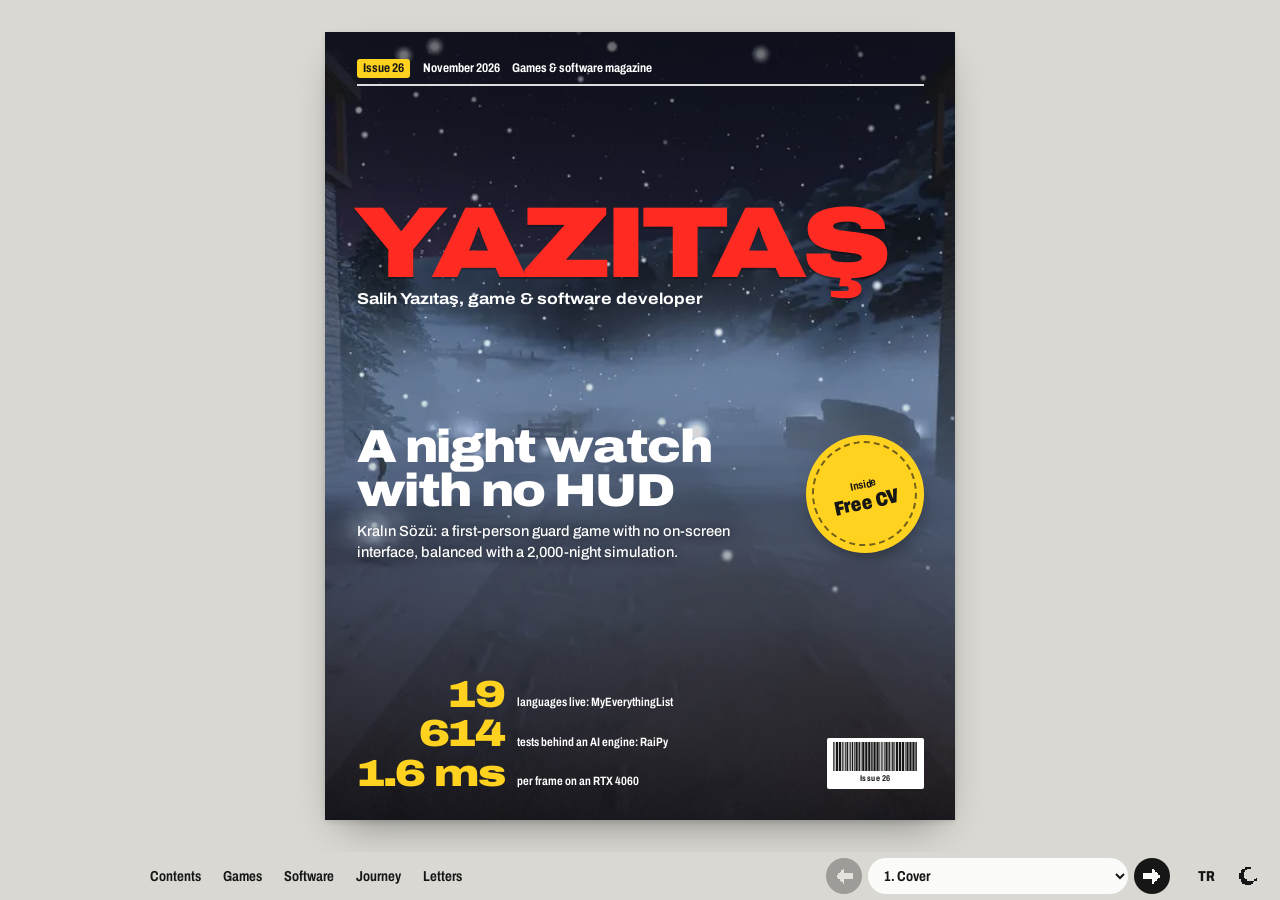
==== commit 3219bf2a: "Dergi okuyucusunu okunur ve daha gerçek yap - Masaüstünde üst çubuk ile sayfa çubuğu alttaki tek inc" ====
--- a/en/index.html
+++ b/en/index.html
@@ -40,7 +40,7 @@
     try { t = localStorage.getItem("theme"); } catch (e) {}
     if (t !== "light" && t !== "dark") t = matchMedia("(prefers-color-scheme: dark)").matches ? "dark" : "light";
     d.dataset.theme = t;
-    d.classList.add("reader");
+    d.classList.add("reader", innerWidth < 720 || innerHeight < 512 ? "app" : "print");
   })();
 </script>
 <script type="application/ld+json">{"@context":"https://schema.org","@type":"Person","name":"Salih Yazıtaş","url":"https://salihyzts.github.io/en/","image":"https://salihyzts.github.io/assets/img/salih.webp","jobTitle":"Game & software developer","email":"mailto:yazitassalih0@gmail.com","address":{"@type":"PostalAddress","addressLocality":"Çanakkale","addressCountry":"TR"},"alumniOf":{"@type":"CollegeOrUniversity","name":"Çanakkale Onsekiz Mart Üniversitesi"},"founder":{"@type":"Organization","name":"Volpen","url":"https://salihyzts.github.io/VolpenWeb/"},"sameAs":["https://github.com/SalihYzts","https://www.linkedin.com/in/salih-yaz%C4%B1ta%C5%9F/","https://salihyzts.itch.io"],"knowsAbout":["Unity","C#","TypeScript","React","Python","FastAPI","Supabase","Electron","Tauri","Go"]}</script>
@@ -53,6 +53,14 @@
   <nav class="topnav" aria-label="Magazine sections">
     <ul><li><a href="#icindekiler" data-nav="icindekiler">Contents</a></li><li><a href="#oyun" data-nav="oyun">Games</a></li><li><a href="#yazilim" data-nav="yazilim">Software</a></li><li><a href="#yolculuk" data-nav="yolculuk">Journey</a></li><li><a href="#mektup" data-nav="mektup">Letters</a></li></ul>
   </nav>
+  <nav class="pager" aria-label="Magazine pages">
+    <button type="button" class="pager-btn" data-prev aria-label="Previous page" aria-keyshortcuts="ArrowLeft"><svg class="px" viewBox="0 0 12 12" aria-hidden="true" focusable="false"><path d="M5 1h1v1h-1zM4 2h2v1h-2zM3 3h3v1h-3zM2 4h10v1h-10zM1 5h11v1h-11zM1 6h11v1h-11zM2 7h10v1h-10zM3 8h3v1h-3zM4 9h2v1h-2zM5 10h1v1h-1z"/></svg></button>
+    <label class="pager-jump"><span class="sr">Go to page</span>
+      <select data-jump><option value="1">1. Cover</option><option value="2">2. Contents</option><option value="3">3. From the editor</option><option value="4">4. Kralın Sözü</option><option value="5">5. Kralın Sözü (2)</option><option value="6">6. Under the Counter, LAST DAWN</option><option value="7">7. Pati Rotası, In brief: jam and team games</option><option value="8">8. MyEverythingList</option><option value="9">9. MyEverythingList (2)</option><option value="10">10. NeRoBoT, RaiPy</option><option value="11">11. Parsel, Heren Agent</option><option value="12">12. Kafe Finans, Truva–Akınsoft arabirimi</option><option value="13">13. In brief: tools and sites</option><option value="14">14. Feature: The journey</option><option value="15">15. Badges</option><option value="16">16. Guide: the toolkit</option><option value="17">17. Letters</option><option value="18">18. Back cover</option></select>
+    </label>
+    <button type="button" class="pager-btn" data-next aria-label="Next page" aria-keyshortcuts="ArrowRight"><svg class="px" viewBox="0 0 12 12" aria-hidden="true" focusable="false"><path d="M6 1h1v1h-1zM6 2h2v1h-2zM6 3h3v1h-3zM0 4h10v1h-10zM0 5h11v1h-11zM0 6h11v1h-11zM0 7h10v1h-10zM6 8h3v1h-3zM6 9h2v1h-2zM6 10h1v1h-1z"/></svg></button>
+    <p class="sr" aria-live="polite" data-status></p>
+  </nav>
   <div class="tools">
     <a class="tool" href="/" hreflang="tr" lang="tr" aria-label="Türkçe">TR</a>
     <button type="button" class="tool" data-theme-toggle aria-label="Day or night edition"><svg class="px only-dark" viewBox="0 0 12 12" aria-hidden="true" focusable="false"><path d="M5 0h2v1h-2zM1 1h1v1h-1zM5 1h2v1h-2zM10 1h1v1h-1zM2 2h1v1h-1zM9 2h1v1h-1zM4 3h4v1h-4zM3 4h6v1h-6zM0 5h2v1h-2zM3 5h6v1h-6zM10 5h2v1h-2zM0 6h2v1h-2zM3 6h6v1h-6zM10 6h2v1h-2zM3 7h6v1h-6zM4 8h4v1h-4zM2 9h1v1h-1zM9 9h1v1h-1zM1 10h1v1h-1zM5 10h2v1h-2zM10 10h1v1h-1zM5 11h2v1h-2z"/></svg><svg class="px only-light" viewBox="0 0 12 12" aria-hidden="true" focusable="false"><path d="M4 0h4v1h-4zM2 1h3v1h-3zM1 2h3v1h-3zM1 3h2v1h-2zM0 4h3v1h-3zM0 5h3v1h-3zM0 6h3v1h-3zM0 7h4v1h-4zM11 7h1v1h-1zM1 8h4v1h-4zM10 8h2v1h-2zM1 9h9v1h-9zM2 10h7v1h-7zM4 11h4v1h-4z"/></svg></button>
@@ -60,26 +68,26 @@
 </header>
 
 <main id="main" class="book" aria-label="Magazine pages" data-total="18"><div class="world">
-  <section class="page page--cover page--right" id="kapak" data-page="1" aria-label="Page 1: Cover">
+  <section class="page page--cover page--right" id="kapak" data-page="1" role="group" aria-roledescription="page" aria-label="Cover, 1 / 18">
     <div class="page-inner">
       <img class="cover-art" src="/assets/img/kralin-sozu-gate_view.webp" width="1200" height="675" alt="Kralın Sözü: the gate between two watchtowers on a snowy night" fetchpriority="high">
       <div class="cover-inner">
         <p class="cover-issue"><span>Issue 26</span><span>November 2026</span><span>Games &amp; software magazine</span></p>
         <h1 class="masthead"><span class="masthead-word" lang="tr" translate="no" aria-hidden="true">YAZITAŞ</span><span class="cover-name"><span lang="tr">Salih Yazıtaş</span>, game & software developer</span></h1>
         <a class="cover-story" href="#kralin-sozu">
-          <span class="cover-title">A watch with no interface</span>
-          <span class="cover-deck">Salih Yazıtaş, who made Kralın Sözü, on balancing a game with no on-screen interface through a 2,000-night simulation.</span>
+          <span class="cover-title">A night watch with no HUD</span>
+          <span class="cover-deck">Kralın Sözü: a first-person guard game with no on-screen interface, balanced with a 2,000-night simulation.</span>
         </a>
         <ul class="cover-lines">
           <li><a href="#myeverythinglist"><span class="cl-big">19</span><span class="cl-text">languages live: MyEverythingList</span></a></li>
           <li><a href="#raipy"><span class="cl-big">614</span><span class="cl-text">tests behind an AI engine: RaiPy</span></a></li>
           <li><a href="#kralin-sozu"><span class="cl-big">1.6 ms</span><span class="cl-text">per frame on an RTX 4060</span></a></li>
         </ul>
-        <a class="sticker" href="/cv/Salih_Yazitas_CV_EN.pdf" download><span class="sticker-top">Free with</span><span class="sticker-main">CV inside</span></a>
+        <a class="sticker" href="/cv/Salih_Yazitas_CV_EN.pdf" download><span class="sticker-top">Inside</span><span class="sticker-main">Free CV</span></a>
         <div class="barcode" aria-hidden="true"><svg class="barcode-bars" viewBox="0 0 113 40" preserveAspectRatio="none" aria-hidden="true"><rect x="0" y="0" width="1" height="40"/><rect x="2" y="0" width="1" height="40"/><rect x="4" y="0" width="3" height="40"/><rect x="8" y="0" width="3" height="40"/><rect x="12" y="0" width="1" height="40"/><rect x="14" y="0" width="1" height="40"/><rect x="16" y="0" width="1" height="40"/><rect x="18" y="0" width="2" height="40"/><rect x="21" y="0" width="1" height="40"/><rect x="23" y="0" width="1" height="40"/><rect x="25" y="0" width="2" height="40"/><rect x="28" y="0" width="1" height="40"/><rect x="30" y="0" width="3" height="40"/><rect x="34" y="0" width="2" height="40"/><rect x="37" y="0" width="1" height="40"/><rect x="39" y="0" width="3" height="40"/><rect x="43" y="0" width="3" height="40"/><rect x="47" y="0" width="3" height="40"/><rect x="51" y="0" width="2" height="40"/><rect x="54" y="0" width="3" height="40"/><rect x="58" y="0" width="3" height="40"/><rect x="62" y="0" width="1" height="40"/><rect x="64" y="0" width="1" height="40"/><rect x="66" y="0" width="1" height="40"/><rect x="68" y="0" width="1" height="40"/><rect x="70" y="0" width="3" height="40"/><rect x="74" y="0" width="2" height="40"/><rect x="77" y="0" width="1" height="40"/><rect x="79" y="0" width="2" height="40"/><rect x="82" y="0" width="1" height="40"/><rect x="84" y="0" width="3" height="40"/><rect x="88" y="0" width="3" height="40"/><rect x="92" y="0" width="3" height="40"/><rect x="96" y="0" width="1" height="40"/><rect x="98" y="0" width="3" height="40"/><rect x="102" y="0" width="3" height="40"/><rect x="106" y="0" width="3" height="40"/><rect x="110" y="0" width="2" height="40"/></svg><span>Issue 26</span></div>
       </div></div>
   </section>
-  <section class="page page--contents sec--ink page--left" id="icindekiler" data-page="2" aria-label="Page 2: Contents">
+  <section class="page page--contents sec--ink page--left" id="icindekiler" data-page="2" role="group" aria-roledescription="page" aria-label="Contents, 2 / 18">
     <div class="page-inner">
       <h2 class="toc-title">Contents</h2>
       <ol class="toc-list">
@@ -91,7 +99,7 @@
               <li><a href="#under-the-counter"><span lang="en">Under the Counter</span><span class="toc-pg">6</span></a></li>
               <li><a href="#last-dawn"><span lang="en">LAST DAWN</span><span class="toc-pg">6</span></a></li>
               <li><a href="#pati-rotasi"><span lang="tr">Pati Rotası</span><span class="toc-pg">7</span></a></li>
-              <li><a href="#oyun-kisa"><span>In brief</span><span class="toc-pg">7</span></a></li>
+              <li><a href="#oyun-kisa"><span>In brief</span><span class="toc-pg">7</span></a><p class="toc-briefs" translate="no">Let's Cook a Mask, The Rolling Pizz, Ağaçlaştırılmış Elma, ColorLand, ÜçKKeNİci, EcoBuddy</p></li>
             </ul>
           </li>
         
@@ -105,20 +113,25 @@
               <li><a href="#heren-agent"><span lang="en">Heren Agent</span><span class="toc-pg">11</span></a></li>
               <li><a href="#kafe-finans"><span lang="en">Kafe Finans</span><span class="toc-pg">12</span></a></li>
               <li><a href="#truva-arabirimi"><span lang="tr">Truva–Akınsoft arabirimi</span><span class="toc-pg">12</span></a></li>
-              <li><a href="#yazilim-kisa"><span>In brief</span><span class="toc-pg">13</span></a></li>
+              <li><a href="#yazilim-kisa"><span>In brief</span><span class="toc-pg">13</span></a><p class="toc-briefs" translate="no">Oyun Vitrini, Görevler, Volpen, GDD Creator, TurkOS, YtChatInstaller</p></li>
             </ul>
           </li>
         <li class="toc-group toc-group--misc"><ul>
+          <li><a href="#editor"><span>From the editor, masthead</span><span class="toc-pg">3</span></a></li>
           <li><a href="#yolculuk"><span>Feature: The journey</span><span class="toc-pg">14</span></a></li>
           <li><a href="#rozetler"><span>Badges</span><span class="toc-pg">15</span></a></li>
           <li><a href="#rehber"><span>Guide: the toolkit</span><span class="toc-pg">16</span></a></li>
           <li><a href="#mektup"><span>Letters</span><span class="toc-pg">17</span></a></li>
-          <li><a href="#kunye"><span>Masthead</span><span class="toc-pg">3</span></a></li>
         </ul></li>
-      </ol></div>
-    <footer class="page-foot" aria-hidden="true"><span class="page-run" translate="no">YAZITAŞ · November 2026</span><span class="page-no">2</span></footer>
-  </section>
-  <section class="page page--editor sec--game page--right" id="editor" data-page="3" aria-label="Page 3: From the editor">
+      </ol>
+      <a class="toc-cover" href="#kralin-sozu">
+        <img src="/assets/img/kralin-sozu-wolves.webp" width="1200" height="675" alt="" loading="lazy" decoding="async">
+        <span class="toc-cover-k">Cover story · 4</span>
+        <span class="toc-cover-t">A night watch with no HUD</span>
+      </a></div>
+    <footer class="page-foot" aria-hidden="true"><span class="page-run"><span translate="no">YAZITAŞ</span> · Contents</span><span class="page-no">2</span></footer>
+  </section>
+  <section class="page page--editor sec--game page--right" id="editor" data-page="3" role="group" aria-roledescription="page" aria-label="From the editor, 3 / 18">
     <div class="page-inner">
       <img class="editor-photo" src="/assets/img/salih.webp" width="480" height="480" alt="Photo of Salih Yazıtaş" loading="lazy" decoding="async">
       <h2 class="editor-title">From the editor</h2>
@@ -132,18 +145,20 @@
         <dl class="imprint"><div><dt>Owner and editor-in-chief</dt><dd>Salih Yazıtaş</dd></div><div><dt>Editorial, code and design</dt><dd>Salih Yazıtaş</dd></div><div><dt>Publisher</dt><dd>Volpen, Çanakkale</dd></div><div><dt>School</dt><dd>ÇOMÜ, Game Development and Programming, 2nd year</dd></div><div><dt>Languages</dt><dd>Turkish (native), English (technical)</dd></div><div><dt>Printed on</dt><dd>GitHub Pages</dd></div></dl>
         <p class="imprint-hint">Hand-set: no framework, no trackers. For the hidden badge: ↑ ↑ ↓ ↓ ← → ← → B A</p>
       </section></div>
-    <footer class="page-foot" aria-hidden="true"><span class="page-run" translate="no">YAZITAŞ · November 2026</span><span class="page-no">3</span></footer>
-  </section>
-  <section class="page page--feature-a sec--game page--left" id="kralin-sozu" data-page="4" aria-label="Page 4: Kralın Sözü">
+    <footer class="page-foot" aria-hidden="true"><span class="page-run"><span translate="no">YAZITAŞ</span> · From the editor</span><span class="page-no">3</span></footer>
+  </section>
+  <section class="page page--feature-a sec--game page--left" id="kralin-sozu" data-page="4" role="group" aria-roledescription="page" aria-label="Kralın Sözü, 4 / 18">
     <div class="page-inner">
       <header class="sec-band" id="oyun"><h2 class="sec-band-title">Games</h2><p class="sec-band-deck">Games I made in Unity and C#: solo, with a team and at jams.</p></header>
-      <div class="fa-art"><img src="/assets/img/kralin-sozu-gate_view.webp" width="1200" height="675" alt="Kralın Sözü: the gate between two watchtowers on a snowy night" loading="lazy" decoding="async"></div>
-      <div class="fa-head"><h3 class="rv-title" translate="no" lang="tr">Kralın Sözü<span class="rv-sub" lang="en">The King's Promise</span></h3><p class="rv-deck">A first-person guard game based on a folk tale, with no on-screen interface. You're the sentry the king forgot, holding the gate for three winter nights.</p></div>
-      <ul class="rv-gallery"><li><img src="/assets/img/kralin-sozu-papers.webp" width="1200" height="675" alt="Checking a visitor's papers" loading="lazy" decoding="async"></li><li><img src="/assets/img/kralin-sozu-wolves.webp" width="1200" height="675" alt="Wolves approaching in the dark" loading="lazy" decoding="async"></li><li><img src="/assets/img/kralin-sozu-king_promise.webp" width="1200" height="675" alt="The moment the king makes his promise" loading="lazy" decoding="async"></li></ul></div>
-    <footer class="page-foot" aria-hidden="true"><span class="page-run" translate="no">YAZITAŞ · November 2026</span><span class="page-no">4</span></footer>
-  </section>
-  <section class="page page--feature-b sec--game page--right" id="kralin-sozu-2" data-page="5" aria-label="Page 5: Kralın Sözü (2)">
-    <div class="page-inner"><div class="rv-body"><p>The whole scene is built in code. The rules live in a core that doesn't depend on Unity.</p><p>Tuned with a 2,000-night balance simulation; automated test bots run without opening a window.</p></div>
+      <figure class="fa-art"><img src="/assets/img/kralin-sozu-gate_view.webp" width="1200" height="675" alt="Kralın Sözü: the gate between two watchtowers on a snowy night" loading="lazy" decoding="async"></figure>
+      <p class="fig">Fig. 1. Kralın Sözü: the gate between two watchtowers on a snowy night</p>
+      <div class="fa-head"><h3 class="rv-title" translate="no" lang="tr">Kralın Sözü<span class="rv-sub" lang="en">The King's Promise</span></h3><p class="rv-deck">A first-person guard game based on a folk tale, with no on-screen interface. You're the sentry the king forgot, holding the gate for three winter nights.</p></div></div>
+    <footer class="page-foot" aria-hidden="true"><span class="page-run"><span translate="no">YAZITAŞ</span> · Games</span><span class="page-no">4</span></footer>
+  </section>
+  <section class="page page--feature-b sec--game page--right" id="kralin-sozu-2" data-page="5" role="group" aria-roledescription="page" aria-label="Kralın Sözü (2), 5 / 18">
+    <div class="page-inner"><blockquote class="pull"><p>It wasn't the cold that killed me. It was your promise.</p><cite>The note found by the frozen sentry, from the game's story</cite></blockquote><div class="rv-body"><p>The whole scene is built in code. The rules live in a core that doesn't depend on Unity.</p><p>Tuned with a 2,000-night balance simulation; automated test bots run without opening a window.</p></div>
+      <ul class="rv-gallery"><li><img src="/assets/img/kralin-sozu-papers.webp" width="1200" height="675" alt="Checking a visitor's papers" loading="lazy" decoding="async"></li><li><img src="/assets/img/kralin-sozu-wolves.webp" width="1200" height="675" alt="Wolves approaching in the dark" loading="lazy" decoding="async"></li><li><img src="/assets/img/kralin-sozu-king_promise.webp" width="1200" height="675" alt="The moment the king makes his promise" loading="lazy" decoding="async"></li></ul>
+      
           <aside class="spec" aria-label="Fact file: Kralın Sözü">
             <p class="spec-h">Fact file</p>
             <dl class="spec-list">
@@ -155,9 +170,9 @@
             <dl class="spec-nums"><div><dt>Nights</dt><dd>3</dd></div><div><dt>Visitor types</dt><dd>17</dd></div><div><dt>Endings</dt><dd>10</dd></div><div><dt>Balance simulation</dt><dd>2,000 nights</dd></div><div><dt>Frame time (RTX 4060, 1080p)</dt><dd>1.6 ms</dd></div></dl>
           </aside>
           <p class="rv-links"><a class="btn btn--solid" href="https://salihyzts.itch.io/kralin-sozu" target="_blank" rel="noopener">Play on itch.io<svg class="px px--ext" viewBox="0 0 12 12" aria-hidden="true" focusable="false"><path d="M6 0h6v1h-6zM10 1h2v1h-2zM9 2h1v1h-1zM11 2h1v1h-1zM8 3h1v1h-1zM11 3h1v1h-1zM7 4h1v1h-1zM11 4h1v1h-1zM6 5h1v1h-1zM5 6h1v1h-1zM4 7h1v1h-1z"/></svg><span class="sr">(opens in a new tab)</span></a><a class="btn" href="https://github.com/SalihYzts/kralin-sozu" target="_blank" rel="noopener">Source code<svg class="px px--ext" viewBox="0 0 12 12" aria-hidden="true" focusable="false"><path d="M6 0h6v1h-6zM10 1h2v1h-2zM9 2h1v1h-1zM11 2h1v1h-1zM8 3h1v1h-1zM11 3h1v1h-1zM7 4h1v1h-1zM11 4h1v1h-1zM6 5h1v1h-1zM5 6h1v1h-1zM4 7h1v1h-1z"/></svg><span class="sr">(opens in a new tab)</span></a></p></div>
-    <footer class="page-foot" aria-hidden="true"><span class="page-run" translate="no">YAZITAŞ · November 2026</span><span class="page-no">5</span></footer>
-  </section>
-  <section class="page page--duo sec--game page--left" id="oyun-1" data-page="6" aria-label="Page 6: Under the Counter, LAST DAWN">
+    <footer class="page-foot" aria-hidden="true"><span class="page-run"><span translate="no">YAZITAŞ</span> · Games</span><span class="page-no">5</span></footer>
+  </section>
+  <section class="page page--duo sec--game page--left" id="oyun-1" data-page="6" role="group" aria-roledescription="page" aria-label="Under the Counter, LAST DAWN, 6 / 18">
     <div class="page-inner">
       <article class="duo" id="under-the-counter" aria-labelledby="under-the-counter-h">
         <div class="rv-frame duo-frame"><div class="rv-art"><svg class="art" viewBox="0 0 320 200" role="img" aria-label="Drawing of a shop counter, CDs and a suspicion meter">
@@ -176,31 +191,31 @@
           <h3 class="rv-title" id="under-the-counter-h" translate="no" lang="en">Under the Counter</h3>
           <p class="duo-meta">Team game, lead programmer, Since Jul 2026</p>
           <p class="rv-deck">A dark-humour first-person shop sim: you run a small 2000s shop selling bootleg CDs. Target: a Steam Next Fest demo.</p>
-          <div class="rv-body rv-body--nocap"><p>I wrote the economy, impatient customers, police raids driven by a suspicion meter, crash-safe saving and TR/EN localization. Most of the team's commits are mine.</p></div>
+          <div class="rv-body rv-body--nocap"><p><b class="runin">I wrote the economy,</b> impatient customers, police raids driven by a suspicion meter, crash-safe saving and TR/EN localization. Most of the team's commits are mine.</p></div>
           <ul class="duo-stats" aria-label="By the numbers"><li><b>88</b> Runtime scripts</li><li><b>28</b> Editor tools</li></ul>
           <p class="duo-tech">Unity 6, URP, NavMesh, Input System, C#</p>
           
         </div>
       </article>
       <article class="duo" id="last-dawn" aria-labelledby="last-dawn-h">
-        <div class="rv-frame duo-frame"><img src="/assets/img/last-dawn.webp" width="960" height="600" alt="Home screen of the LAST DAWN promo site" loading="lazy" decoding="async"></div>
+        <div class="rv-frame duo-frame"><img src="/assets/img/last-dawn.webp" width="960" height="600" alt="Home screen of the LAST DAWN promo site" style="object-position:0% 45%" loading="lazy" decoding="async"></div>
         <div class="duo-text">
           <h3 class="rv-title" id="last-dawn-h" translate="no" lang="en">LAST DAWN</h3>
           <p class="duo-meta">Volpen team game, software &amp; marketing, In development</p>
           <p class="rv-deck">A post-apocalyptic PC game that mixes survival and base building: scavenge by day, defend your base by night.</p>
-          <div class="rv-body rv-body--nocap"><p>I handle software and marketing. I built the promo site, whose day/night switch changes the whole palette.</p></div>
+          <div class="rv-body rv-body--nocap"><p><b class="runin">I handle software and</b> marketing. I built the promo site, whose day/night switch changes the whole palette.</p></div>
           
           <p class="duo-tech">Unity, C#, HTML, CSS</p>
           
           <p class="rv-links"><a class="btn btn--solid" href="https://salihyzts.github.io/Last-Down-WEB/" target="_blank" rel="noopener">Open the site<svg class="px px--ext" viewBox="0 0 12 12" aria-hidden="true" focusable="false"><path d="M6 0h6v1h-6zM10 1h2v1h-2zM9 2h1v1h-1zM11 2h1v1h-1zM8 3h1v1h-1zM11 3h1v1h-1zM7 4h1v1h-1zM11 4h1v1h-1zM6 5h1v1h-1zM5 6h1v1h-1zM4 7h1v1h-1z"/></svg><span class="sr">(opens in a new tab)</span></a></p>
         </div>
       </article></div>
-    <footer class="page-foot" aria-hidden="true"><span class="page-run" translate="no">YAZITAŞ · November 2026</span><span class="page-no">6</span></footer>
-  </section>
-  <section class="page page--duo sec--game page--duo-briefs page--right" id="oyun-2" data-page="7" aria-label="Page 7: Pati Rotası, In brief: jam and team games">
+    <footer class="page-foot" aria-hidden="true"><span class="page-run"><span translate="no">YAZITAŞ</span> · Games</span><span class="page-no">6</span></footer>
+  </section>
+  <section class="page page--duo sec--game page--duo-briefs page--right" id="oyun-2" data-page="7" role="group" aria-roledescription="page" aria-label="Pati Rotası, In brief: jam and team games, 7 / 18">
     <div class="page-inner">
       <article class="duo" id="pati-rotasi" aria-labelledby="pati-rotasi-h">
-        <div class="rv-frame duo-frame"><img src="/assets/img/pati-rotasi.webp" width="960" height="748" alt="Pati Rotası promo screen with two phone screenshots" loading="lazy" decoding="async"></div>
+        <div class="rv-frame duo-frame"><img src="/assets/img/pati-rotasi.webp" width="960" height="748" alt="Pati Rotası promo screen with two phone screenshots" style="object-position:0% 50%" loading="lazy" decoding="async"></div>
         <div class="duo-text">
           <h3 class="rv-title" id="pati-rotasi-h" translate="no" lang="tr">Pati Rotası</h3>
           <p class="duo-meta">Mobile game, 2026</p>
@@ -216,7 +231,7 @@
         <h3 class="briefs-title" id="oyun-kisa-h">In brief: jam and team games</h3>
         <ul class="brief-list brief-list--rows">
         <li class="brief" id="lets-cook-a-mask">
-          <div class="brief-frame"><img src="/assets/img/lets-cook-a-mask.webp" width="960" height="600" alt="Let's Cook a Mask logo: two theatre masks in a frying pan" loading="lazy" decoding="async"></div>
+          <div class="brief-frame"><img class="is-contain" src="/assets/img/lets-cook-a-mask.webp" width="960" height="600" alt="Let's Cook a Mask logo: two theatre masks in a frying pan" loading="lazy" decoding="async"></div>
           <div class="brief-text">
             <h4 class="brief-title" translate="no" lang="en">Let's Cook a Mask</h4>
             
@@ -231,7 +246,7 @@
             <h4 class="brief-title" translate="no" lang="en">The Rolling Pizz</h4>
             
             <p class="brief-meta">Yıldız Jam 2026, Unity developer, 2026</p>
-            <p class="brief-pitch">Help a pizza that got cut in half in its sleep escape the table; some obstacles need the whole pizza, others two halves. I programmed the game in Unity for team Kozalak Çamları.</p>
+            <p class="brief-pitch">Help a pizza that got cut in half in its sleep escape the table; some obstacles need the whole pizza, others two halves.</p>
             <p class="brief-links"><a href="https://tce81.itch.io/the-rolling-pizz" target="_blank" rel="noopener">Play on itch.io<svg class="px px--ext" viewBox="0 0 12 12" aria-hidden="true" focusable="false"><path d="M6 0h6v1h-6zM10 1h2v1h-2zM9 2h1v1h-1zM11 2h1v1h-1zM8 3h1v1h-1zM11 3h1v1h-1zM7 4h1v1h-1zM11 4h1v1h-1zM6 5h1v1h-1zM5 6h1v1h-1zM4 7h1v1h-1z"/></svg><span class="sr">(opens in a new tab)</span></a></p>
           </div>
         </li>
@@ -241,14 +256,14 @@
             <h4 class="brief-title brief-title--long" translate="no" lang="tr">Ağaçlaştırılmış Elma</h4>
             
             <p class="brief-meta">Volpen, 2 months. Code, project lead and story</p>
-            <p class="brief-pitch">An apple's journey from seed to tree: help Kiki the fox grow it. An educational clicker game.</p>
+            <p class="brief-pitch">An apple's journey from seed to tree: help Kiki the fox grow it.</p>
             <p class="brief-links"><a href="https://volpentr.itch.io/agaclastirilmiselma" target="_blank" rel="noopener">Play on itch.io<svg class="px px--ext" viewBox="0 0 12 12" aria-hidden="true" focusable="false"><path d="M6 0h6v1h-6zM10 1h2v1h-2zM9 2h1v1h-1zM11 2h1v1h-1zM8 3h1v1h-1zM11 3h1v1h-1zM7 4h1v1h-1zM11 4h1v1h-1zM6 5h1v1h-1zM5 6h1v1h-1zM4 7h1v1h-1z"/></svg><span class="sr">(opens in a new tab)</span></a><a href="https://github.com/SalihYzts/ElnalistirilmisAgac" target="_blank" rel="noopener">Source code<svg class="px px--ext" viewBox="0 0 12 12" aria-hidden="true" focusable="false"><path d="M6 0h6v1h-6zM10 1h2v1h-2zM9 2h1v1h-1zM11 2h1v1h-1zM8 3h1v1h-1zM11 3h1v1h-1zM7 4h1v1h-1zM11 4h1v1h-1zM6 5h1v1h-1zM5 6h1v1h-1zM4 7h1v1h-1z"/></svg><span class="sr">(opens in a new tab)</span></a></p>
           </div>
         </li>
         <li class="brief" id="colorland">
           <div class="brief-frame"><img src="/assets/img/colorland.webp" width="960" height="600" alt="ColorLand: a grey stone room with a red door" loading="lazy" decoding="async"></div>
           <div class="brief-text">
-            <h4 class="brief-title" translate="no" lang="en">ColorLand</h4>
+            <h4 class="brief-title brief-title--keep" translate="no" lang="en">ColorLand</h4>
             
             <p class="brief-meta">Volpen, 1 week. My first 3D project</p>
             <p class="brief-pitch">The world's colours have been stolen. Explore the station, solve the puzzles and bring the light back.</p>
@@ -258,7 +273,7 @@
         <li class="brief" id="uckkenici">
           <div class="brief-frame"><img src="/assets/img/uckkenici.webp" width="960" height="600" alt="ÜçKKeNİci: a triangle with two angles and four answer options" loading="lazy" decoding="async"></div>
           <div class="brief-text">
-            <h4 class="brief-title" translate="no" lang="tr">ÜçKKeNİci</h4>
+            <h4 class="brief-title brief-title--keep" translate="no" lang="tr">ÜçKKeNİci</h4>
             
             <p class="brief-meta">Volpen, 2 days</p>
             <p class="brief-pitch">An endless game that turns maths into play: find the triangle's missing angle and pick it before time runs out.</p>
@@ -268,7 +283,7 @@
         <li class="brief" id="ecobuddy">
           <div class="brief-frame"><img src="/assets/img/ecobuddy.webp" width="960" height="600" alt="EcoBuddy: colourful recycling bins at a picnic spot" loading="lazy" decoding="async"></div>
           <div class="brief-text">
-            <h4 class="brief-title" translate="no" lang="en">EcoBuddy</h4>
+            <h4 class="brief-title brief-title--keep" translate="no" lang="en">EcoBuddy</h4>
             
             <p class="brief-meta">Team game</p>
             <p class="brief-pitch">A 3D educational game about picking up litter and sorting it into the right recycling bin.</p>
@@ -276,14 +291,14 @@
           </div>
         </li></ul>
       </section></div>
-    <footer class="page-foot" aria-hidden="true"><span class="page-run" translate="no">YAZITAŞ · November 2026</span><span class="page-no">7</span></footer>
-  </section>
-  <section class="page page--lead-a sec--code page--left" id="myeverythinglist" data-page="8" aria-label="Page 8: MyEverythingList">
-    <div class="page-inner"><header class="sec-band" id="yazilim"><h2 class="sec-band-title">Software</h2><p class="sec-band-deck">Web, backend, desktop and AI: software I shipped.</p></header><h3 class="rv-title rv-title--long" translate="no" lang="en">MyEverythingList</h3><p class="rv-deck">An ad-free web app for tracking anime, manga, TV, films, games, books and music in one place. I built it on my own and shipped it in 19 languages.</p><div class="rv-frame"><img src="/assets/img/myeverythinglist.webp" width="2000" height="1125" alt="MyEverythingList home page" loading="lazy" decoding="async"></div></div>
-    <footer class="page-foot" aria-hidden="true"><span class="page-run" translate="no">YAZITAŞ · November 2026</span><span class="page-no">8</span></footer>
-  </section>
-  <section class="page page--lead-b sec--code page--right" id="myeverythinglist-2" data-page="9" aria-label="Page 9: MyEverythingList (2)">
-    <div class="page-inner"><div class="rv-body"><p>Supabase with row-level security and Edge Functions; a Cloudflare Worker renders preview cards for shared links.</p><p>Search queries several sources and falls back when one goes down. IDs are matched across sources with Wikidata; the catalog grows by itself every night.</p><p>Imports from AniList, Steam, MyAnimeList, Goodreads and Letterboxd; follows, messages, reviews, badges and mini-games.</p></div>
+    <footer class="page-foot" aria-hidden="true"><span class="page-run"><span translate="no">YAZITAŞ</span> · Games</span><span class="page-no">7</span></footer>
+  </section>
+  <section class="page page--lead-a sec--code page--left" id="myeverythinglist" data-page="8" role="group" aria-roledescription="page" aria-label="MyEverythingList, 8 / 18">
+    <div class="page-inner"><header class="sec-band" id="yazilim"><h2 class="sec-band-title">Software</h2><p class="sec-band-deck">Web, backend, desktop and AI: software I shipped.</p></header><h3 class="rv-title rv-title--long rv-title--keep" translate="no" lang="en">MyEverythingList</h3><p class="rv-deck">An ad-free web app for tracking anime, manga, TV, films, games, books and music in one place. I built it on my own and shipped it in 19 languages.</p><figure class="rv-frame lead-frame"><img src="/assets/img/myeverythinglist.webp" width="2000" height="1125" alt="MyEverythingList home page" loading="lazy" decoding="async"></figure><p class="fig">Fig. 2. MyEverythingList home page</p></div>
+    <footer class="page-foot" aria-hidden="true"><span class="page-run"><span translate="no">YAZITAŞ</span> · Software</span><span class="page-no">8</span></footer>
+  </section>
+  <section class="page page--lead-b sec--code page--right" id="myeverythinglist-2" data-page="9" role="group" aria-roledescription="page" aria-label="MyEverythingList (2), 9 / 18">
+    <div class="page-inner"><blockquote class="pull"><p>I built it on my own and shipped it in 19 languages.</p></blockquote><div class="rv-body"><p>Supabase with row-level security and Edge Functions; a Cloudflare Worker renders preview cards for shared links.</p><p>Search queries several sources and falls back when one goes down. IDs are matched across sources with Wikidata; the catalog grows by itself every night.</p><p>Imports from AniList, Steam, MyAnimeList, Goodreads and Letterboxd; follows, messages, reviews, badges and mini-games.</p></div>
           <aside class="spec" aria-label="Fact file: MyEverythingList">
             <p class="spec-h">Fact file</p>
             <dl class="spec-list">
@@ -295,17 +310,17 @@
             <dl class="spec-nums"><div><dt>Languages</dt><dd>19</dd></div><div><dt>Lines of TypeScript</dt><dd>~58k</dd></div><div><dt>Commit</dt><dd>261</dd></div><div><dt>SQL migration</dt><dd>148</dd></div><div><dt>Edge Function</dt><dd>20</dd></div></dl>
           </aside>
           <p class="rv-links"><a class="btn btn--solid" href="https://liste-programi.yazitassalih0.workers.dev/" target="_blank" rel="noopener">Open the site<svg class="px px--ext" viewBox="0 0 12 12" aria-hidden="true" focusable="false"><path d="M6 0h6v1h-6zM10 1h2v1h-2zM9 2h1v1h-1zM11 2h1v1h-1zM8 3h1v1h-1zM11 3h1v1h-1zM7 4h1v1h-1zM11 4h1v1h-1zM6 5h1v1h-1zM5 6h1v1h-1zM4 7h1v1h-1z"/></svg><span class="sr">(opens in a new tab)</span></a></p></div>
-    <footer class="page-foot" aria-hidden="true"><span class="page-run" translate="no">YAZITAŞ · November 2026</span><span class="page-no">9</span></footer>
-  </section>
-  <section class="page page--duo sec--code page--left" id="yazilim-1" data-page="10" aria-label="Page 10: NeRoBoT, RaiPy">
+    <footer class="page-foot" aria-hidden="true"><span class="page-run"><span translate="no">YAZITAŞ</span> · Software</span><span class="page-no">9</span></footer>
+  </section>
+  <section class="page page--duo sec--code page--left" id="yazilim-1" data-page="10" role="group" aria-roledescription="page" aria-label="NeRoBoT, RaiPy, 10 / 18">
     <div class="page-inner">
       <article class="duo" id="nerobot" aria-labelledby="nerobot-h">
         <div class="rv-frame duo-frame"><img src="/assets/img/nerobot.webp" width="960" height="748" alt="NeRoBoT chat screen" loading="lazy" decoding="async"></div>
         <div class="duo-text">
-          <h3 class="rv-title" id="nerobot-h" translate="no" lang="en">NeRoBoT</h3>
+          <h3 class="rv-title rv-title--keep" id="nerobot-h" translate="no" lang="en">NeRoBoT</h3>
           <p class="duo-meta">Open-source desktop app, 2026</p>
           <p class="rv-deck">A desktop app that runs AI bots on several WhatsApp and Telegram accounts at once, each fully isolated.</p>
-          <div class="rv-body rv-body--nocap"><p>I wrote a provider-agnostic AI layer: Ollama, LM Studio, llama.cpp, vLLM, OpenAI, OpenRouter, Groq and agents like Claude Code, Codex and Gemini CLI all work through one interface. Updates itself through GitHub Releases.</p></div>
+          <div class="rv-body rv-body--nocap"><p><b class="runin">I wrote a provider-agnostic</b> AI layer: Ollama, LM Studio, llama.cpp, vLLM, OpenAI, OpenRouter, Groq and agents like Claude Code, Codex and Gemini CLI all work through one interface. Updates itself through GitHub Releases.</p></div>
           <ul class="duo-stats" aria-label="By the numbers"><li><b>7</b> GitHub stars</li><li><b>Windows, Linux</b> Platform</li></ul>
           <p class="duo-tech">Electron, Node.js, whatsapp-web.js, Telegram</p>
           
@@ -315,18 +330,18 @@
       <article class="duo" id="raipy" aria-labelledby="raipy-h">
         <div class="rv-frame duo-frame"><img src="/assets/img/raipy.webp" width="960" height="748" alt="RaiPy scene editor" loading="lazy" decoding="async"></div>
         <div class="duo-text">
-          <h3 class="rv-title" id="raipy-h" translate="no" lang="en">RaiPy</h3>
+          <h3 class="rv-title rv-title--keep" id="raipy-h" translate="no" lang="en">RaiPy</h3>
           <p class="duo-meta">AI visual novel engine, Sep 2026</p>
           <p class="rv-deck">A desktop app that turns a one-sentence idea into a Ren'Py game that compiles and runs. The user approves every stage.</p>
-          <div class="rv-body rv-body--nocap"><p>Images are generated with no external server. Loading and unloading models one at a time cut VRAM use on an 8 GB GPU from 7820 MiB to 3035 MiB.</p></div>
+          <div class="rv-body rv-body--nocap"><p><b class="runin">Images are generated with</b> no external server. Loading and unloading models one at a time cut VRAM use on an 8 GB GPU from 7820 MiB to 3035 MiB.</p></div>
           <ul class="duo-stats" aria-label="By the numbers"><li><b>614</b> Test</li><li><b>150 s</b> End-to-end run</li><li><b>7820 → 3035 MiB</b> VRAM</li><li><b>4.2 MB</b> App size</li></ul>
           <p class="duo-tech">Tauri v2, Rust, React 19, TypeScript, Python, diffusers, Ren'Py</p>
           
         </div>
       </article></div>
-    <footer class="page-foot" aria-hidden="true"><span class="page-run" translate="no">YAZITAŞ · November 2026</span><span class="page-no">10</span></footer>
-  </section>
-  <section class="page page--duo sec--code page--right" id="yazilim-2" data-page="11" aria-label="Page 11: Parsel, Heren Agent">
+    <footer class="page-foot" aria-hidden="true"><span class="page-run"><span translate="no">YAZITAŞ</span> · Software</span><span class="page-no">10</span></footer>
+  </section>
+  <section class="page page--duo sec--code page--right" id="yazilim-2" data-page="11" role="group" aria-roledescription="page" aria-label="Parsel, Heren Agent, 11 / 18">
     <div class="page-inner">
       <article class="duo" id="parsel" aria-labelledby="parsel-h">
         <div class="rv-frame duo-frame"><div class="rv-art"><svg class="art" viewBox="0 0 320 200" role="img" aria-label="Drawing of a land parcel on a grid with a countdown">
@@ -344,7 +359,7 @@
           <h3 class="rv-title" id="parsel-h" translate="no" lang="tr">Parsel</h3>
           <p class="duo-meta">Internship project, Stoneograph, Aug 2026</p>
           <p class="rv-deck">A land marketplace with title-deed verification and live auctions.</p>
-          <div class="rv-body"><p>A “title-verified” badge that looks parcels up in Turkey's land registry (TKGM), plus slope-corrected area and elevation analysis.</p><p>Anti-sniping (a last-second bid extends the timer), race-safe bid handling and real-time updates over WebSocket.</p><p>A pipeline that renders narrated, subtitled virtual drone videos over a 3D map (Playwright, ffmpeg).</p></div>
+          <div class="rv-body rv-body--nocap"><p><b class="runin">A “title-verified” badge that</b> looks parcels up in Turkey's land registry (TKGM), plus slope-corrected area and elevation analysis.</p><p>Anti-sniping (a last-second bid extends the timer), race-safe bid handling and real-time updates over WebSocket.</p><p>A pipeline that renders narrated, subtitled virtual drone videos over a 3D map (Playwright, ffmpeg).</p></div>
           <ul class="duo-stats" aria-label="By the numbers"><li><b>~10k lines</b> Backend code</li><li><b>103</b> Test</li></ul>
           <p class="duo-tech">Python, FastAPI, SQLAlchemy, WebSocket, Shapely, pyproj, JavaScript</p>
           
@@ -356,16 +371,16 @@
           <h3 class="rv-title" id="heren-agent-h" translate="no" lang="en">Heren Agent</h3>
           <p class="duo-meta">Home-server assistant, Sep 2026</p>
           <p class="rv-deck">A phone-first panel for running a home server and paired machines by voice or touch. Speech recognition and text-to-speech run fully on the local machine.</p>
-          <div class="rv-body"><p>Each machine runs a Go agent. Agents sign messages with ed25519 and use a one-time nonce against replay attacks. High-risk commands wait for approval in the UI.</p></div>
+          <div class="rv-body rv-body--nocap"><p><b class="runin">Each machine runs a</b> Go agent. Agents sign messages with ed25519 and use a one-time nonce against replay attacks. High-risk commands wait for approval in the UI.</p></div>
           <ul class="duo-stats" aria-label="By the numbers"><li><b>ed25519</b> Signing</li><li><b>local STT + TTS</b> Voice</li></ul>
           <p class="duo-tech">Python, FastAPI, Go, TypeScript, faster-whisper, Piper TTS</p>
           
           <p class="rv-links"><a class="btn btn--solid" href="https://github.com/SalihYzts/heren-agent" target="_blank" rel="noopener">Source code<svg class="px px--ext" viewBox="0 0 12 12" aria-hidden="true" focusable="false"><path d="M6 0h6v1h-6zM10 1h2v1h-2zM9 2h1v1h-1zM11 2h1v1h-1zM8 3h1v1h-1zM11 3h1v1h-1zM7 4h1v1h-1zM11 4h1v1h-1zM6 5h1v1h-1zM5 6h1v1h-1zM4 7h1v1h-1z"/></svg><span class="sr">(opens in a new tab)</span></a></p>
         </div>
       </article></div>
-    <footer class="page-foot" aria-hidden="true"><span class="page-run" translate="no">YAZITAŞ · November 2026</span><span class="page-no">11</span></footer>
-  </section>
-  <section class="page page--duo sec--code page--left" id="yazilim-3" data-page="12" aria-label="Page 12: Kafe Finans, Truva–Akınsoft arabirimi">
+    <footer class="page-foot" aria-hidden="true"><span class="page-run"><span translate="no">YAZITAŞ</span> · Software</span><span class="page-no">11</span></footer>
+  </section>
+  <section class="page page--duo sec--code page--left" id="yazilim-3" data-page="12" role="group" aria-roledescription="page" aria-label="Kafe Finans, Truva–Akınsoft arabirimi, 12 / 18">
     <div class="page-inner">
       <article class="duo" id="kafe-finans" aria-labelledby="kafe-finans-h">
         <div class="rv-frame duo-frame"><img src="/assets/img/kafe-finans.webp" width="960" height="600" alt="Kafe Finans statistics screen with demo data" loading="lazy" decoding="async"></div>
@@ -373,7 +388,7 @@
           <h3 class="rv-title" id="kafe-finans-h" translate="no" lang="en">Kafe Finans</h3>
           <p class="duo-meta">Petra Cafe work, desktop app, 2026</p>
           <p class="rv-deck">An income, expense and revenue app for the cafe. It checks hand-entered revenue against the POS end-of-day totals day by day and reads POS deposits and fees from bank statements.</p>
-          <div class="rv-body"><p>Runs on the register PC; phones connect over VPN with a PIN.</p><p>Every name and amount in the screenshot is made-up demo data.</p></div>
+          <div class="rv-body rv-body--nocap"><p><b class="runin">Runs on the register</b> PC; phones connect over VPN with a PIN.</p><p>Every name and amount in the screenshot is made-up demo data.</p></div>
           <ul class="duo-stats" aria-label="By the numbers"><li><b>240</b> Test</li></ul>
           <p class="duo-tech">Electron, React, TypeScript, SQLite, Vitest</p>
           
@@ -395,15 +410,15 @@
           <h3 class="rv-title rv-title--long" id="truva-arabirimi-h" translate="no" lang="tr">Truva–Akınsoft arabirimi</h3>
           <p class="duo-meta">Petra Cafe work, with Truva Teknoloji, 2026</p>
           <p class="rv-deck">A service that writes orders, cancellations and table moves from Truva's QR menu and waiter app into Akınsoft Wolvox Restaurant at the register within seconds.</p>
-          <div class="rv-body"><p>A job log stops any order from being written twice; kitchen and bar tickets print automatically.</p><p>Recovers by itself after a register or internet outage; connects out over HTTPS only.</p></div>
+          <div class="rv-body rv-body--nocap"><p><b class="runin">A job log stops</b> any order from being written twice; kitchen and bar tickets print automatically.</p><p>Recovers by itself after a register or internet outage; connects out over HTTPS only.</p></div>
           <ul class="duo-stats" aria-label="By the numbers"><li><b>~3,600 lines</b> Go code</li><li><b>one Windows service</b> Runs as</li></ul>
           <p class="duo-tech">Go, Windows Service, HTTPS, Akınsoft Wolvox</p>
           
         </div>
       </article></div>
-    <footer class="page-foot" aria-hidden="true"><span class="page-run" translate="no">YAZITAŞ · November 2026</span><span class="page-no">12</span></footer>
-  </section>
-  <section class="page page--briefs sec--code page--right" id="yazilim-kisa" data-page="13" aria-label="Page 13: In brief: tools and sites">
+    <footer class="page-foot" aria-hidden="true"><span class="page-run"><span translate="no">YAZITAŞ</span> · Software</span><span class="page-no">12</span></footer>
+  </section>
+  <section class="page page--briefs sec--code page--right" id="yazilim-kisa" data-page="13" role="group" aria-roledescription="page" aria-label="In brief: tools and sites, 13 / 18">
     <div class="page-inner">
       <h3 class="briefs-title">In brief: tools and sites</h3>
       <ul class="brief-list">
@@ -450,7 +465,7 @@
         <li class="brief" id="turkos">
           <div class="brief-frame"><img src="/assets/img/turkos.webp" width="960" height="600" alt="TurkOS boot screens" loading="lazy" decoding="async"></div>
           <div class="brief-text">
-            <h4 class="brief-title" translate="no" lang="en">TurkOS</h4>
+            <h4 class="brief-title brief-title--keep" translate="no" lang="en">TurkOS</h4>
             
             <p class="brief-meta">Open-source theme, 2026</p>
             <p class="brief-pitch">Turkish interface theme for R36S handhelds, a 711-string translation and Turkish-flag boot screens.</p>
@@ -468,7 +483,7 @@
       <text x="232" y="56" fill="currentColor" font-family="IBM Plex Mono, monospace" font-size="10">.xlsx</text>
     </svg></div></div>
           <div class="brief-text">
-            <h4 class="brief-title brief-title--long" translate="no" lang="en">YtChatInstaller</h4>
+            <h4 class="brief-title brief-title--long brief-title--keep" translate="no" lang="en">YtChatInstaller</h4>
             
             <p class="brief-meta">Open-source tool, 2026</p>
             <p class="brief-pitch">A Python tool that downloads a YouTube stream's chat replay and exports it to a tidy Excel file with timestamps, profile pictures and usernames.</p>
@@ -476,9 +491,9 @@
           </div>
         </li>
       </ul></div>
-    <footer class="page-foot" aria-hidden="true"><span class="page-run" translate="no">YAZITAŞ · November 2026</span><span class="page-no">13</span></footer>
-  </section>
-  <section class="page page--journey sec--ink page--left" id="yolculuk" data-page="14" aria-label="Page 14: Feature: The journey">
+    <footer class="page-foot" aria-hidden="true"><span class="page-run"><span translate="no">YAZITAŞ</span> · Software</span><span class="page-no">13</span></footer>
+  </section>
+  <section class="page page--journey sec--ink page--left" id="yolculuk" data-page="14" role="group" aria-roledescription="page" aria-label="Feature: The journey, 14 / 18">
     <div class="page-inner">
       <h2 class="feature-title">Feature: The journey</h2><p class="feature-deck">Work, school and community roles. Newest first.</p>
       <ol class="timeline">
@@ -487,7 +502,7 @@
           <div class="entry-body">
             <h3 class="entry-title">Software &amp; automation consultant (freelance)</h3>
             <p class="entry-org">Petra Cafe, Çanakkale</p>
-            <ul class="entry-goals"><li>An integration built with Truva Teknoloji: orders from the QR menu and waiter app reach Akınsoft Wolvox at the register within seconds (Go, ~3,600 lines, one Windows service)</li><li>A job log that stops any order from being written twice; recovers by itself after outages</li><li>Kafe Finans: an income and expense app that checks revenue against POS end-of-day totals (Electron, React, SQLite)</li></ul>
+            <p class="entry-goals">An integration built with Truva Teknoloji: orders from the QR menu and waiter app reach Akınsoft Wolvox at the register within seconds (Go, ~3,600 lines, one Windows service)<span class="entry-sep" aria-hidden="true"> · </span>A job log that stops any order from being written twice; recovers by itself after outages</p>
           </div>
         </li>
         <li class="entry entry--done">
@@ -495,7 +510,7 @@
           <div class="entry-body">
             <h3 class="entry-title">Software development intern</h3>
             <p class="entry-org">Stoneograph</p>
-            <ul class="entry-goals"><li>Wrote Parsel's backend: about 10k lines, 103 tests</li><li>Live auctions and title-deed verification</li><li>JWT and Google OAuth sign-in, TR/EN interface</li><li>A hosting cost comparison for my mentor</li></ul>
+            <p class="entry-goals">Wrote Parsel's backend: about 10k lines, 103 tests</p>
           </div>
         </li>
         <li class="entry entry--active">
@@ -503,7 +518,7 @@
           <div class="entry-body">
             <h3 class="entry-title">Founder &amp; software developer</h3>
             <p class="entry-org">Volpen</p>
-            <ul class="entry-goals"><li>Founded the studio: Velox (PC games), Lagopus (software), Zerda (mobile games)</li><li>Wrote the code for the team's games</li><li>Built MyEverythingList on my own</li><li>Built the studio site without a framework</li></ul>
+            <p class="entry-goals">Founded the studio: Velox (PC games), Lagopus (software), Zerda (mobile games)<span class="entry-sep" aria-hidden="true"> · </span>Wrote the code for the team's games</p>
           </div>
         </li>
         <li class="entry entry--done">
@@ -511,7 +526,7 @@
           <div class="entry-body">
             <h3 class="entry-title">Staff &amp; mentor</h3>
             <p class="entry-org">Troia Game Jam 2026</p>
-            <ul class="entry-goals"><li>Mentored participants at a 48-hour jam</li><li>Designed the roll-up banner and certificates</li></ul>
+            
           </div>
         </li>
         <li class="entry entry--active">
@@ -519,7 +534,7 @@
           <div class="entry-body">
             <h3 class="entry-title">Founding board member &amp; treasurer</h3>
             <p class="entry-org">Game Design Club, ÇOMÜ</p>
-            <ul class="entry-goals"><li>Founded the club and manage its budget</li><li>Built the club's website, Oyun Vitrini</li></ul>
+            <p class="entry-goals">Founded the club and manage its budget<span class="entry-sep" aria-hidden="true"> · </span>Built the club's website, Oyun Vitrini</p>
           </div>
         </li>
         <li class="entry entry--active">
@@ -535,7 +550,7 @@
           <div class="entry-body">
             <h3 class="entry-title">Typesetter</h3>
             <p class="entry-org">Manga fansub</p>
-            <ul class="entry-goals"><li>Placed translated text on pages in Photoshop and adapted it to the culture</li></ul>
+            
           </div>
         </li>
         <li class="entry entry--done">
@@ -546,9 +561,9 @@
             
           </div>
         </li></ol></div>
-    <footer class="page-foot" aria-hidden="true"><span class="page-run" translate="no">YAZITAŞ · November 2026</span><span class="page-no">14</span></footer>
-  </section>
-  <section class="page page--awards sec--game page--right" id="rozetler" data-page="15" aria-label="Page 15: Badges">
+    <footer class="page-foot" aria-hidden="true"><span class="page-run"><span translate="no">YAZITAŞ</span> · Feature: The journey</span><span class="page-no">14</span></footer>
+  </section>
+  <section class="page page--awards sec--game page--right" id="rozetler" data-page="15" role="group" aria-roledescription="page" aria-label="Badges, 15 / 18">
     <div class="page-inner">
       <h2 class="feature-title">Badges</h2>
       <p class="feature-deck">Every badge stands for something you can check. One is hidden.</p>
@@ -566,9 +581,9 @@
         <li class="seal"><span class="seal-disc"><svg class="px" viewBox="0 0 12 12" aria-hidden="true" focusable="false"><path d="M4 0h4v1h-4zM2 1h3v1h-3zM1 2h3v1h-3zM1 3h2v1h-2zM0 4h3v1h-3zM0 5h3v1h-3zM0 6h3v1h-3zM0 7h4v1h-4zM11 7h1v1h-1zM1 8h4v1h-4zM10 8h2v1h-2zM1 9h9v1h-9zM2 10h7v1h-7zM4 11h4v1h-4z"/></svg></span><span class="seal-name">2,000 nights</span><span class="seal-how">Run a balance simulation for 2,000 nights</span></li>
         <li class="seal seal--locked" id="secret-badge"><span class="seal-disc"><svg class="px" viewBox="0 0 12 12" aria-hidden="true" focusable="false"><path d="M3 0h6v1h-6zM2 1h2v1h-2zM8 1h2v1h-2zM2 2h1v1h-1zM9 2h1v1h-1zM2 3h1v1h-1zM9 3h1v1h-1zM0 4h12v1h-12zM0 5h12v1h-12zM0 6h5v1h-5zM7 6h5v1h-5zM0 7h5v1h-5zM7 7h5v1h-5zM0 8h6v1h-6zM7 8h5v1h-5zM0 9h12v1h-12zM0 10h12v1h-12z"/></svg></span><span class="seal-name">Hidden badge</span><span class="seal-how">A classic cheat code unlocks it.</span></li>
       </ul></div>
-    <footer class="page-foot" aria-hidden="true"><span class="page-run" translate="no">YAZITAŞ · November 2026</span><span class="page-no">15</span></footer>
-  </section>
-  <section class="page page--guide sec--code page--left" id="rehber" data-page="16" aria-label="Page 16: Guide: the toolkit">
+    <footer class="page-foot" aria-hidden="true"><span class="page-run"><span translate="no">YAZITAŞ</span> · Badges</span><span class="page-no">15</span></footer>
+  </section>
+  <section class="page page--guide sec--code page--left" id="rehber" data-page="16" role="group" aria-roledescription="page" aria-label="Guide: the toolkit, 16 / 18">
     <div class="page-inner">
       <h2 class="feature-title">Guide: the toolkit</h2>
       <p class="feature-deck">No levels or percentages. Each row says where I've actually used it.</p>
@@ -585,28 +600,32 @@
           <tr><th scope="row">Design</th><td data-label="Tools">Photoshop, Affinity, VRoid Studio, SolidWorks, Arduino</td><td data-label="Used in">Troia Game Jam, manga fansub</td></tr>
         </tbody>
       </table></div>
-    <footer class="page-foot" aria-hidden="true"><span class="page-run" translate="no">YAZITAŞ · November 2026</span><span class="page-no">16</span></footer>
-  </section>
-  <section class="page page--letters sec--game page--right" id="mektup" data-page="17" aria-label="Page 17: Letters">
+    <footer class="page-foot" aria-hidden="true"><span class="page-run"><span translate="no">YAZITAŞ</span> · Guide: the toolkit</span><span class="page-no">16</span></footer>
+  </section>
+  <section class="page page--letters sec--game page--right" id="mektup" data-page="17" role="group" aria-roledescription="page" aria-label="Letters, 17 / 18">
     <div class="page-inner">
       <h2 class="feature-title">Letters</h2>
       <p class="feature-deck">Write about internships, teams or projects. I read every letter.</p>
-      <p class="mail"><a class="mail-link" href="mailto:yazitassalih0@gmail.com">yazitassalih0@gmail.com</a></p>
+      <p class="mail"><a class="mail-link" href="mailto:yazitassalih0@gmail.com">yazitassalih0<wbr>@gmail.com</a></p>
       <p class="letters-actions">
         <button type="button" class="btn" data-copy="yazitassalih0@gmail.com" data-ok="Email address copied" data-fail="Couldn't copy, select the address instead"><svg class="px" viewBox="0 0 12 12" aria-hidden="true" focusable="false"><path d="M4 0h8v1h-8zM4 1h1v1h-1zM11 1h1v1h-1zM4 2h1v1h-1zM11 2h1v1h-1zM0 3h8v1h-8zM11 3h1v1h-1zM0 4h1v1h-1zM7 4h1v1h-1zM11 4h1v1h-1zM0 5h1v1h-1zM7 5h1v1h-1zM11 5h1v1h-1zM0 6h1v1h-1zM7 6h5v1h-5zM0 7h1v1h-1zM7 7h1v1h-1zM0 8h1v1h-1zM7 8h1v1h-1zM0 9h1v1h-1zM7 9h1v1h-1zM0 10h8v1h-8z"/></svg><span>Copy address</span></button>
-        <a class="btn btn--solid" href="/cv/Salih_Yazitas_CV_EN.pdf" download><svg class="px" viewBox="0 0 12 12" aria-hidden="true" focusable="false"><path d="M5 0h2v1h-2zM5 1h2v1h-2zM5 2h2v1h-2zM5 3h2v1h-2zM2 4h8v1h-8zM3 5h6v1h-6zM4 6h4v1h-4zM5 7h2v1h-2zM0 9h1v1h-1zM11 9h1v1h-1zM0 10h1v1h-1zM11 10h1v1h-1zM0 11h12v1h-12z"/></svg><span>Download CV, English PDF</span></a>
-        <a class="btn" href="/cv/Salih_Yazitas_CV_TR.pdf" download><svg class="px" viewBox="0 0 12 12" aria-hidden="true" focusable="false"><path d="M5 0h2v1h-2zM5 1h2v1h-2zM5 2h2v1h-2zM5 3h2v1h-2zM2 4h8v1h-8zM3 5h6v1h-6zM4 6h4v1h-4zM5 7h2v1h-2zM0 9h1v1h-1zM11 9h1v1h-1zM0 10h1v1h-1zM11 10h1v1h-1zM0 11h12v1h-12z"/></svg><span>Download CV, Turkish PDF</span></a>
       </p>
+      <div class="cv-tiles"><a class="cv-tile" href="/cv/Salih_Yazitas_CV_EN.pdf" download><span class="cv-tile-lang">EN</span><span class="cv-tile-text">Download CV, English PDF</span><svg class="px cv-tile-icon" viewBox="0 0 12 12" aria-hidden="true" focusable="false"><path d="M5 0h2v1h-2zM5 1h2v1h-2zM5 2h2v1h-2zM5 3h2v1h-2zM2 4h8v1h-8zM3 5h6v1h-6zM4 6h4v1h-4zM5 7h2v1h-2zM0 9h1v1h-1zM11 9h1v1h-1zM0 10h1v1h-1zM11 10h1v1h-1zM0 11h12v1h-12z"/></svg></a><a class="cv-tile" href="/cv/Salih_Yazitas_CV_TR.pdf" download><span class="cv-tile-lang">TR</span><span class="cv-tile-text">Download CV, Turkish PDF</span><svg class="px cv-tile-icon" viewBox="0 0 12 12" aria-hidden="true" focusable="false"><path d="M5 0h2v1h-2zM5 1h2v1h-2zM5 2h2v1h-2zM5 3h2v1h-2zM2 4h8v1h-8zM3 5h6v1h-6zM4 6h4v1h-4zM5 7h2v1h-2zM0 9h1v1h-1zM11 9h1v1h-1zM0 10h1v1h-1zM11 10h1v1h-1zM0 11h12v1h-12z"/></svg></a></div>
+      <div class="coupon">
+        <p class="coupon-h">Reader coupon: pick a subject, the letter starts itself</p>
+        <ul class="coupon-list"><li><a href="mailto:yazitassalih0@gmail.com?subject=Internship%20offer"><span class="coupon-box" aria-hidden="true"></span>Internship offer</a></li><li><a href="mailto:yazitassalih0@gmail.com?subject=Team%20%2F%20jam%20invite"><span class="coupon-box" aria-hidden="true"></span>Team or jam</a></li><li><a href="mailto:yazitassalih0@gmail.com?subject=About%20a%20project"><span class="coupon-box" aria-hidden="true"></span>Let's talk projects</a></li></ul>
+      </div>
       <ul class="socials">
         <li><a href="https://github.com/SalihYzts" target="_blank" rel="noopener"><svg class="brand-icon" viewBox="0 0 24 24" aria-hidden="true" focusable="false"><path d="M12 .297c-6.63 0-12 5.373-12 12 0 5.303 3.438 9.8 8.205 11.385.6.113.82-.258.82-.577 0-.285-.01-1.04-.015-2.04-3.338.724-4.042-1.61-4.042-1.61C4.422 18.07 3.633 17.7 3.633 17.7c-1.087-.744.084-.729.084-.729 1.205.084 1.838 1.236 1.838 1.236 1.07 1.835 2.809 1.305 3.495.998.108-.776.417-1.305.76-1.605-2.665-.3-5.466-1.332-5.466-5.93 0-1.31.465-2.38 1.235-3.22-.135-.303-.54-1.523.105-3.176 0 0 1.005-.322 3.3 1.23.96-.267 1.98-.399 3-.405 1.02.006 2.04.138 3 .405 2.28-1.552 3.285-1.23 3.285-1.23.645 1.653.24 2.873.12 3.176.765.84 1.23 1.91 1.23 3.22 0 4.61-2.805 5.625-5.475 5.92.42.36.81 1.096.81 2.22 0 1.606-.015 2.896-.015 3.286 0 .315.21.69.825.57C20.565 22.092 24 17.592 24 12.297c0-6.627-5.373-12-12-12"/></svg><span>GitHub</span><svg class="px px--ext" viewBox="0 0 12 12" aria-hidden="true" focusable="false"><path d="M6 0h6v1h-6zM10 1h2v1h-2zM9 2h1v1h-1zM11 2h1v1h-1zM8 3h1v1h-1zM11 3h1v1h-1zM7 4h1v1h-1zM11 4h1v1h-1zM6 5h1v1h-1zM5 6h1v1h-1zM4 7h1v1h-1z"/></svg><span class="sr">(opens in a new tab)</span></a></li>
         <li><a href="https://www.linkedin.com/in/salih-yaz%C4%B1ta%C5%9F/" target="_blank" rel="noopener"><svg class="brand-icon" viewBox="0 0 24 24" aria-hidden="true" focusable="false"><path d="M20.447 20.452h-3.554v-5.569c0-1.328-.027-3.037-1.852-3.037-1.853 0-2.136 1.445-2.136 2.939v5.667H9.351V9h3.414v1.561h.046c.477-.9 1.637-1.85 3.37-1.85 3.601 0 4.267 2.37 4.267 5.455v6.286zM5.337 7.433c-1.144 0-2.063-.926-2.063-2.065 0-1.138.92-2.063 2.063-2.063 1.14 0 2.064.925 2.064 2.063 0 1.139-.925 2.065-2.064 2.065zm1.782 13.019H3.555V9h3.564v11.452zM22.225 0H1.771C.792 0 0 .774 0 1.729v20.542C0 23.227.792 24 1.771 24h20.451C23.2 24 24 23.227 24 22.271V1.729C24 .774 23.2 0 22.222 0h.003z"/></svg><span>LinkedIn</span><svg class="px px--ext" viewBox="0 0 12 12" aria-hidden="true" focusable="false"><path d="M6 0h6v1h-6zM10 1h2v1h-2zM9 2h1v1h-1zM11 2h1v1h-1zM8 3h1v1h-1zM11 3h1v1h-1zM7 4h1v1h-1zM11 4h1v1h-1zM6 5h1v1h-1zM5 6h1v1h-1zM4 7h1v1h-1z"/></svg><span class="sr">(opens in a new tab)</span></a></li>
         <li><a href="https://salihyzts.itch.io" target="_blank" rel="noopener"><svg class="brand-icon" viewBox="0 0 24 24" aria-hidden="true" focusable="false"><path d="M3.13 1.338C2.08 1.96.02 4.328 0 4.95v1.03c0 1.303 1.22 2.45 2.325 2.45 1.33 0 2.436-1.102 2.436-2.41 0 1.308 1.07 2.41 2.4 2.41 1.328 0 2.362-1.102 2.362-2.41 0 1.308 1.137 2.41 2.466 2.41h.024c1.33 0 2.466-1.102 2.466-2.41 0 1.308 1.034 2.41 2.363 2.41 1.33 0 2.4-1.102 2.4-2.41 0 1.308 1.106 2.41 2.435 2.41C22.78 8.43 24 7.282 24 5.98V4.95c-.02-.62-2.082-2.99-3.13-3.612-3.253-.114-5.508-.134-8.87-.133-3.362 0-7.945.053-8.87.133zm6.376 6.477a2.74 2.74 0 0 1-.468.602c-.5.49-1.19.795-1.947.795a2.786 2.786 0 0 1-1.95-.795c-.182-.178-.32-.37-.446-.59-.127.222-.303.412-.486.59a2.788 2.788 0 0 1-1.95.795c-.092 0-.187-.025-.264-.052-.107 1.113-.152 2.176-.168 2.95v.005l-.006 1.167c.02 2.334-.23 7.564 1.03 8.85 1.952.454 5.545.662 9.15.663 3.605 0 7.198-.21 9.15-.664 1.26-1.284 1.01-6.514 1.03-8.848l-.006-1.167v-.004c-.016-.775-.06-1.838-.168-2.95-.077.026-.172.052-.263.052a2.788 2.788 0 0 1-1.95-.795c-.184-.178-.36-.368-.486-.59-.127.22-.265.412-.447.59a2.786 2.786 0 0 1-1.95.794c-.76 0-1.446-.303-1.948-.793a2.74 2.74 0 0 1-.468-.602 2.738 2.738 0 0 1-.463.602 2.787 2.787 0 0 1-1.95.794h-.16a2.787 2.787 0 0 1-1.95-.793 2.738 2.738 0 0 1-.464-.602zm-2.004 2.59v.002c.795.002 1.5 0 2.373.953.687-.072 1.406-.108 2.125-.107.72 0 1.438.035 2.125.107.873-.953 1.578-.95 2.372-.953.376 0 1.876 0 2.92 2.934l1.123 4.028c.832 2.995-.266 3.068-1.636 3.07-2.03-.075-3.156-1.55-3.156-3.025-1.124.184-2.436.276-3.748.277-1.312 0-2.624-.093-3.748-.277 0 1.475-1.125 2.95-3.156 3.026-1.37-.004-2.468-.077-1.636-3.072l1.122-4.027c1.045-2.934 2.545-2.934 2.92-2.934zM12 12.714c-.002.002-2.14 1.964-2.523 2.662l1.4-.056v1.22c0 .056.56.033 1.123.007.562.026 1.124.05 1.124-.008v-1.22l1.4.055C14.138 14.677 12 12.713 12 12.713z"/></svg><span>itch.io</span><svg class="px px--ext" viewBox="0 0 12 12" aria-hidden="true" focusable="false"><path d="M6 0h6v1h-6zM10 1h2v1h-2zM9 2h1v1h-1zM11 2h1v1h-1zM8 3h1v1h-1zM11 3h1v1h-1zM7 4h1v1h-1zM11 4h1v1h-1zM6 5h1v1h-1zM5 6h1v1h-1zM4 7h1v1h-1z"/></svg><span class="sr">(opens in a new tab)</span></a></li>
         <li><a href="https://salihyzts.github.io/VolpenWeb/" target="_blank" rel="noopener"><svg class="brand-icon" viewBox="0 0 12 12" aria-hidden="true" focusable="false"><path d="M0 1h1v1h-1zM5 1h2v1h-2zM11 1h1v1h-1zM0 2h2v1h-2zM5 2h2v1h-2zM10 2h2v1h-2zM0 3h3v1h-3zM4 3h4v1h-4zM9 3h3v1h-3zM0 4h12v1h-12zM0 5h12v1h-12zM0 6h12v1h-12zM0 7h2v1h-2zM3 7h2v1h-2zM7 7h2v1h-2zM10 7h2v1h-2zM0 8h12v1h-12zM0 10h12v1h-12zM0 11h12v1h-12z"/></svg><span>Volpen</span><svg class="px px--ext" viewBox="0 0 12 12" aria-hidden="true" focusable="false"><path d="M6 0h6v1h-6zM10 1h2v1h-2zM9 2h1v1h-1zM11 2h1v1h-1zM8 3h1v1h-1zM11 3h1v1h-1zM7 4h1v1h-1zM11 4h1v1h-1zM6 5h1v1h-1zM5 6h1v1h-1zM4 7h1v1h-1z"/></svg><span class="sr">(opens in a new tab)</span></a></li>
       </ul></div>
-    <footer class="page-foot" aria-hidden="true"><span class="page-run" translate="no">YAZITAŞ · November 2026</span><span class="page-no">17</span></footer>
-  </section>
-  <section class="page page--back page--left" id="arka-kapak" data-page="18" aria-label="Page 18: Back cover">
-    <div class="page-inner">
+    <footer class="page-foot" aria-hidden="true"><span class="page-run"><span translate="no">YAZITAŞ</span> · Letters</span><span class="page-no">17</span></footer>
+  </section>
+  <section class="page page--back page--left" id="arka-kapak" data-page="18" role="group" aria-roledescription="page" aria-label="Back cover, 18 / 18">
+    <div class="page-inner">
+      <div class="back-art"><img src="/assets/img/last-dawn.webp" width="960" height="600" alt="" loading="lazy" decoding="async"></div>
       <p class="back-mast" lang="tr" translate="no">YAZITAŞ</p>
       <h2 class="back-title">Next issue</h2>
       <ul class="back-next"><li>LAST DAWN: scavenge by day, defend by night</li><li>Under the Counter: a Steam Next Fest demo on the way</li></ul>
@@ -618,14 +637,6 @@
   </section>
 </div></main>
 
-<nav class="pager" aria-label="Magazine pages">
-  <button type="button" class="pager-btn" data-prev aria-label="Previous page" aria-keyshortcuts="ArrowLeft"><svg class="px" viewBox="0 0 12 12" aria-hidden="true" focusable="false"><path d="M5 1h1v1h-1zM4 2h2v1h-2zM3 3h3v1h-3zM2 4h10v1h-10zM1 5h11v1h-11zM1 6h11v1h-11zM2 7h10v1h-10zM3 8h3v1h-3zM4 9h2v1h-2zM5 10h1v1h-1z"/></svg></button>
-  <label class="pager-jump"><span class="sr">Go to page</span>
-    <select data-jump><option value="1">1. Cover</option><option value="2">2. Contents</option><option value="3">3. From the editor</option><option value="4">4. Kralın Sözü</option><option value="5">5. Kralın Sözü (2)</option><option value="6">6. Under the Counter, LAST DAWN</option><option value="7">7. Pati Rotası, In brief: jam and team games</option><option value="8">8. MyEverythingList</option><option value="9">9. MyEverythingList (2)</option><option value="10">10. NeRoBoT, RaiPy</option><option value="11">11. Parsel, Heren Agent</option><option value="12">12. Kafe Finans, Truva–Akınsoft arabirimi</option><option value="13">13. In brief: tools and sites</option><option value="14">14. Feature: The journey</option><option value="15">15. Badges</option><option value="16">16. Guide: the toolkit</option><option value="17">17. Letters</option><option value="18">18. Back cover</option></select>
-  </label>
-  <button type="button" class="pager-btn" data-next aria-label="Next page" aria-keyshortcuts="ArrowRight"><svg class="px" viewBox="0 0 12 12" aria-hidden="true" focusable="false"><path d="M6 1h1v1h-1zM6 2h2v1h-2zM6 3h3v1h-3zM0 4h10v1h-10zM0 5h11v1h-11zM0 6h11v1h-11zM0 7h10v1h-10zM6 8h3v1h-3zM6 9h2v1h-2zM6 10h1v1h-1z"/></svg></button>
-  <p class="sr" aria-live="polite" data-status></p>
-</nav>
 
 <div class="toast" role="status" aria-live="polite" hidden></div>
 <template id="icon-star"><svg class="px" viewBox="0 0 12 12" aria-hidden="true" focusable="false"><path d="M5 0h2v1h-2zM5 1h2v1h-2zM4 2h4v1h-4zM4 3h4v1h-4zM0 4h12v1h-12zM1 5h10v1h-10zM2 6h8v1h-8zM3 7h6v1h-6zM3 8h6v1h-6zM2 9h3v1h-3zM7 9h3v1h-3zM2 10h2v1h-2zM8 10h2v1h-2zM1 11h2v1h-2zM9 11h2v1h-2z"/></svg></template>
--- a/assets/css/site.css
+++ b/assets/css/site.css
@@ -25,6 +25,7 @@
   --yellow: #ffd21f;
   --on-color: #ffffff;
   --sec: var(--red);
+  --band: #d2131a;
   --page-shadow: 0 18px 40px -18px rgb(0 0 0 / .45), 0 2px 6px rgb(0 0 0 / .12);
   color-scheme: light;
 }
@@ -85,9 +86,10 @@
 @media (max-width: 400px) { .topnav li:nth-child(n+2) { display: none; } }
 
 .pager { display: none; }
-.reader .pager {
-  position: fixed; left: 50%; bottom: 10px; translate: -50% 0; z-index: 40;
-  display: flex; align-items: center; gap: 6px; padding: 5px;
+.reader .pager { display: flex; align-items: center; gap: 6px; }
+/* Telefon: sayfa çubuğu altta yüzen bir hap */
+.app .pager {
+  position: fixed; left: 50%; bottom: 10px; translate: -50% 0; z-index: 40; padding: 5px;
   background: var(--paper); border: 2px solid var(--ink); border-radius: 999px; box-shadow: var(--page-shadow);
 }
 .pager-btn { display: grid; place-items: center; width: 42px; height: 42px; border: 0; border-radius: 50%; background: var(--ink); color: var(--paper); cursor: pointer; }
@@ -98,6 +100,17 @@
   height: 42px; max-width: min(56vw, 300px); padding: 0 12px; border: 0; border-radius: 999px;
   background: var(--paper-2); color: var(--ink); font-weight: 700; font-stretch: var(--w-cond); font-size: .9rem; cursor: pointer;
 }
+/* Masaüstü: üst çubuk ile sayfa çubuğu masanın altında tek ince şerit; dergi bütün yüksekliği alır */
+.print .topbar { position: fixed; top: auto; bottom: 0; left: 0; right: 0; height: 48px; padding: 0 12px; background: var(--desk); border: 0; }
+.print .topnav { flex: 1; min-width: 0; }
+.print .topnav a, .print .tool { min-height: 36px; height: 36px; }
+.print .topnav a:hover, .print .tool:hover { background: rgb(0 0 0 / .08); }
+[data-theme="dark"].print .topnav a:hover, [data-theme="dark"].print .tool:hover { background: rgb(255 255 255 / .08); }
+.print .pager-btn { width: 36px; height: 36px; }
+.print .pager-jump select { height: 36px; max-width: 260px; background: var(--paper); }
+.print .mini-mast { transition: opacity .3s; }
+.print.on-cover .mini-mast { opacity: 0; pointer-events: none; }
+@media (max-width: 1000px) { .print .topnav li:nth-child(n+3) { display: none; } }
 
 /* ---------- Kitap ve sayfa ---------- */
 /* Akış görünümü (JS kapalı): sayfalar alt alta, doğal yüksekliğinde */
@@ -110,19 +123,21 @@
 }
 .page-inner { position: relative; padding: calc(30 * var(--u)) calc(22 * var(--u)) calc(56 * var(--u)); display: flex; flex-direction: column; gap: calc(14 * var(--u)); }
 .page-foot {
-  position: absolute; left: calc(36 * var(--u)); right: calc(36 * var(--u)); bottom: calc(18 * var(--u));
-  display: flex; justify-content: space-between; align-items: baseline;
-  font-size: calc(10.5 * var(--u)); font-weight: 700; font-stretch: var(--w-cond); color: var(--ink-2);
-}
+  --u0: 1.08px;
+  position: absolute; left: calc(36 * var(--u0)); right: calc(36 * var(--u0)); bottom: calc(18 * var(--u0));
+  display: flex; justify-content: space-between; align-items: baseline; gap: 12px;
+  font-size: max(11px, calc(10.5 * var(--u0))); font-weight: 700; font-stretch: var(--w-cond); color: var(--ink-2);
+}
+.print .page-foot { --u0: calc(var(--pw) / 600); }
+.page-run { white-space: nowrap; overflow: hidden; text-overflow: ellipsis; }
 .page--left .page-foot { flex-direction: row-reverse; }
-.page-no { font-weight: 900; font-size: calc(13 * var(--u)); color: var(--ink); font-variant-numeric: tabular-nums; }
+.page-no { font-weight: 900; font-size: max(13px, calc(13 * var(--u0))); color: var(--ink); font-variant-numeric: tabular-nums; }
 html:not(.reader) .page { margin: 0 auto 16px; max-width: 760px; box-shadow: var(--page-shadow); }
 
 /* Okuyucu: açılım (masaüstü) ya da tek sayfa (telefon) ekranı doldurur, sayfalar çevrilerek değişir */
 .reader body { overflow: hidden; height: 100dvh; }
 .reader .book { position: fixed; top: 52px; left: 0; right: 0; bottom: 0; overflow: hidden; touch-action: pan-y; }
-/* Masaüstünde sayfa çubuğu sayfaların altında kalır, sayfanın üstüne binmez */
-.print .book { bottom: 64px; }
+.print .book { top: 0; bottom: 48px; }
 .reader .world {
   position: absolute; left: 50%; top: 50%; translate: -50% -50%;
   width: calc(var(--pw) * 2); height: var(--ph); perspective: calc(var(--pw) * 4); transform-origin: 50% 50%;
@@ -161,8 +176,8 @@
 .leaf-back .leaf-shade { background: linear-gradient(270deg, rgb(0 0 0 / .04), rgb(0 0 0 / .32)); }
 
 /* ---------- Ortak sayfa öğeleri ---------- */
-.sec--game { --sec: var(--red); }
-.sec--code { --sec: var(--blue); }
+.sec--game { --sec: var(--red); --band: #d2131a; }
+.sec--code { --sec: var(--blue); --band: #0062ad; }
 .sec--ink { --sec: var(--ink); }
 .btn {
   display: inline-flex; align-items: center; gap: calc(7 * var(--u)); min-height: max(40px, calc(38 * var(--u)));
@@ -192,7 +207,7 @@
 .page--cover .page-inner::after { content: ""; position: absolute; inset: 0; background: linear-gradient(180deg, rgb(8 10 16 / .62) 0%, rgb(8 10 16 / .08) 36%, rgb(8 10 16 / .2) 58%, rgb(8 10 16 / .86) 100%); }
 .cover-inner {
   position: relative; z-index: 1; height: 100%; min-height: inherit;
-  display: grid; grid-template-columns: minmax(0, 1fr) auto; grid-template-areas: "issue issue" "mast mast" "story story" "lines sticker";
+  display: grid; grid-template-columns: minmax(0, 1fr) auto; grid-template-areas: "issue issue" "mast mast" "story sticker" "lines barcode";
   align-content: space-between; gap: calc(14 * var(--u)); padding: calc(26 * var(--u)) calc(30 * var(--u)) calc(30 * var(--u));
 }
 .cover-inner > * { min-width: 0; }
@@ -205,14 +220,15 @@
 .cover-title { font-weight: 900; font-stretch: var(--w-head); font-size: calc(44 * var(--u)); line-height: .95; letter-spacing: -.03em; text-wrap: balance; }
 .cover-deck { font-size: calc(14 * var(--u)); line-height: 1.4; font-weight: 500; text-shadow: 0 1px 10px rgb(0 0 0 / .6); }
 .cover-story:hover .cover-title { text-decoration: underline; text-decoration-thickness: 3px; text-decoration-color: var(--yellow); }
-.cover-lines { grid-area: lines; align-self: end; display: grid; gap: calc(8 * var(--u)); }
-.cover-lines a { display: flex; align-items: flex-end; gap: calc(10 * var(--u)); text-decoration: none; }
-.cover-lines .cl-big { min-width: calc(92 * var(--u)); }
+.cover-lines { grid-area: lines; align-self: end; display: grid; grid-template-columns: auto minmax(0, 1fr); gap: calc(8 * var(--u)) calc(12 * var(--u)); }
+.cover-lines li { display: contents; }
+.cover-lines a { grid-column: 1 / -1; display: grid; grid-template-columns: subgrid; align-items: end; text-decoration: none; }
+.cover-lines .cl-big { text-align: right; }
 .cl-big { font-weight: 900; font-stretch: var(--w-mast); font-size: calc(36 * var(--u)); line-height: .82; color: var(--yellow); letter-spacing: -.04em; white-space: nowrap; }
 .cl-text { font-size: calc(11.5 * var(--u)); font-weight: 650; font-stretch: var(--w-cond); line-height: 1.2; }
 .cover-lines a:hover .cl-text { text-decoration: underline; }
 .sticker {
-  grid-area: sticker; align-self: end; position: relative;
+  grid-area: sticker; align-self: center; justify-self: end; position: relative;
   display: grid; place-content: center; text-align: center; width: calc(112 * var(--u)); aspect-ratio: 1; border-radius: 50%;
   background: var(--yellow); color: #161616; text-decoration: none; transform: rotate(-12deg); box-shadow: 0 10px 22px -10px rgb(0 0 0 / .6);
   transition: transform .3s var(--ease-out);
@@ -224,15 +240,14 @@
 .barcode { background: #fff; color: #161616; padding: 4px 6px 3px; border-radius: 2px; display: grid; gap: 2px; width: calc(92 * var(--u)); }
 .barcode-bars { width: 100%; height: calc(28 * var(--u)); fill: #161616; }
 .barcode span { font-size: calc(8 * var(--u)); font-weight: 700; font-stretch: var(--w-cond); text-align: center; letter-spacing: .06em; }
-.cover-inner .barcode { position: absolute; right: calc(30 * var(--u)); top: calc(62 * var(--u)); }
+.cover-inner .barcode { grid-area: barcode; align-self: end; justify-self: end; }
 @media (prefers-reduced-motion: no-preference) {
   .page--cover.is-fresh .masthead-word { animation: register 1s var(--ease-out) both; }
 }
 @keyframes register { from { text-shadow: -10px 0 0 rgb(0 160 230 / .85), 10px 0 0 rgb(255 210 31 / .85); opacity: .2; } }
 
 /* ---------- İçindekiler ve editörden ---------- */
-.toc-list { flex: 1; display: grid; grid-template-columns: 1fr 1fr; grid-template-rows: auto 1fr; gap: calc(22 * var(--u)) calc(22 * var(--u)); }
-.toc-group--misc { align-self: end; }
+.toc-list { display: grid; grid-template-columns: 1fr 1fr; grid-template-rows: auto 1fr; gap: calc(22 * var(--u)) calc(22 * var(--u)); }
 .toc-group--misc { grid-column: 1 / -1; }
 .toc-group--misc ul { columns: 2; column-gap: calc(22 * var(--u)); }
 .toc-list a { display: flex; align-items: baseline; gap: calc(8 * var(--u)); padding: calc(6.5 * var(--u)) 0; border-bottom: 1px solid var(--rule); text-decoration: none; font-size: calc(15 * var(--u)); break-inside: avoid; }
@@ -240,7 +255,7 @@
 .toc-list .toc-sec { font-weight: 900; font-stretch: var(--w-head); font-size: calc(23 * var(--u)); border-bottom: 3px solid currentColor; }
 .toc-group:nth-child(1) .toc-sec { color: var(--red); }
 .toc-group:nth-child(2) .toc-sec { color: var(--blue); }
-.page--editor { background: var(--paper-2); }
+
 .editor-photo { width: calc(170 * var(--u)); aspect-ratio: 1; object-fit: cover; border-radius: 50%; border: calc(4 * var(--u)) solid var(--paper); box-shadow: 0 10px 22px -12px rgb(0 0 0 / .4); }
 .editor-text { display: grid; gap: calc(12 * var(--u)); font-size: calc(18.5 * var(--u)); line-height: 1.5; }
 .editor-sign { margin-top: auto; }
@@ -262,7 +277,7 @@
 .rv-frame { position: relative; overflow: hidden; border-radius: var(--radius); background: var(--paper-2); aspect-ratio: 16 / 10; box-shadow: 0 0 0 1px var(--rule); flex: none; }
 .rv-frame img { width: 100%; height: 100%; object-fit: cover; object-position: left top; transition: transform .6s var(--ease-out); }
 .page:hover .rv-frame img { transform: scale(1.03); }
-.rv-art { display: grid; place-items: center; height: 100%; color: var(--sec); }
+.rv-art { display: grid; place-items: center; height: 100%; background: var(--band); color: #fff; }
 .rv-art .art { width: 72%; height: auto; }
 .rv-title { font-weight: 900; font-stretch: var(--w-head); font-size: calc(38 * var(--u)); line-height: .95; letter-spacing: -.03em; text-transform: uppercase; text-wrap: balance; overflow-wrap: anywhere; }
 .rv-title--long { font-stretch: var(--w-text); font-size: calc(30 * var(--u)); overflow-wrap: normal; }
@@ -298,8 +313,7 @@
 /* Lead (yazılım): sol sayfa büyük başlık ve geniş görsel */
 .page--lead-a .rv-title { font-size: calc(54 * var(--u)); }
 .page--lead-a .rv-title--long { font-size: calc(40 * var(--u)); }
-.print .page--lead-a .rv-frame { flex: 1; aspect-ratio: auto; min-height: 0; }
-.page--lead-a .rv-frame { aspect-ratio: 16 / 9; }
+.page--lead-a .rv-frame { aspect-ratio: 16 / 10; }
 .page--lead-a .rv-deck { font-size: calc(17 * var(--u)); }
 
 /* Kısa kısa */
@@ -439,11 +453,11 @@
 
 /* Telefonda kapağın alt satırları sayfa çubuğunun arkasında kalmasın */
 .app .cover-inner { padding-bottom: 84px; }
-.app .cover-inner { grid-template-columns: 1fr; grid-template-areas: "issue" "mast" "story" "lines"; }
-.app .sticker { position: absolute; right: 18px; top: 34%; width: 92px; }
+.app .cover-inner { grid-template-areas: "issue issue" "mast mast" "story story" "lines sticker"; }
+.app .sticker { width: 88px; align-self: end; }
 
 /* ---------- Bölüm bandı (bölümün ilk sayfası) ---------- */
-.sec-band { display: grid; gap: calc(4 * var(--u)); padding: calc(16 * var(--u)) calc(44 * var(--u)) calc(14 * var(--u)); margin: calc(-40 * var(--u)) calc(-44 * var(--u)) 0; background: var(--sec); color: var(--on-color); flex: none; }
+.sec-band { display: grid; gap: calc(4 * var(--u)); padding: calc(16 * var(--u)) calc(44 * var(--u)) calc(14 * var(--u)); margin: calc(-40 * var(--u)) calc(-44 * var(--u)) 0; background: var(--band); color: #fff; flex: none; }
 .sec-band-title { font-weight: 900; font-stretch: var(--w-mast); font-size: calc(58 * var(--u)); line-height: .82; letter-spacing: -.045em; }
 .sec-band-deck { font-size: calc(13.5 * var(--u)); font-weight: 600; font-stretch: var(--w-cond); line-height: 1.3; }
 .page--feature-a .sec-band { margin-top: 0; }
@@ -454,7 +468,7 @@
 .page--duo .page-inner { gap: calc(16 * var(--u)); }
 .duo { flex: none; display: grid; grid-template-columns: minmax(0, 40%) minmax(0, 1fr); gap: calc(16 * var(--u)); align-items: start; }
 .duo + .duo { padding-top: calc(16 * var(--u)); border-top: calc(4 * var(--u)) solid var(--sec); }
-.duo-frame { aspect-ratio: 1 / 1; }
+.duo-frame { aspect-ratio: 4 / 3; }
 .duo-frame img { object-position: center; }
 .duo-text { display: flex; flex-direction: column; gap: calc(6 * var(--u)); min-width: 0; }
 .duo .rv-title { font-size: calc(30 * var(--u)); }
@@ -462,12 +476,12 @@
 .duo-meta { font-size: calc(11 * var(--u)); font-weight: 700; font-stretch: var(--w-cond); color: var(--sec); }
 .duo .rv-deck { font-size: calc(13.5 * var(--u)); }
 .duo .rv-body { font-size: calc(12.5 * var(--u)); gap: calc(5 * var(--u)); }
-.duo .rv-body:not(.rv-body--nocap) p:first-child::first-letter { font-size: 2.6em; }
+
 .duo-stats { display: flex; flex-wrap: wrap; gap: calc(4 * var(--u)) calc(12 * var(--u)); font-size: calc(11 * var(--u)); color: var(--ink-2); font-stretch: var(--w-cond); }
 .duo-stats b { color: var(--ink); font-weight: 900; font-stretch: var(--w-head); font-size: calc(14 * var(--u)); font-variant-numeric: tabular-nums; }
 .duo-tech { font-size: calc(10.5 * var(--u)); color: var(--ink-2); font-stretch: var(--w-cond); }
 .duo .rv-links { margin-top: calc(2 * var(--u)); }
-.duo .btn { min-height: max(36px, calc(32 * var(--u))); font-size: calc(11.5 * var(--u)); padding: calc(6 * var(--u)) calc(12 * var(--u)); }
+.duo .btn { min-height: max(36px, calc(32 * var(--u))); font-size: max(12px, calc(11.5 * var(--u))); padding: calc(6 * var(--u)) calc(12 * var(--u)); }
 .duo-briefs { flex: none; display: flex; flex-direction: column; gap: calc(8 * var(--u)); padding-top: calc(14 * var(--u)); border-top: calc(4 * var(--u)) solid var(--sec); }
 .duo-briefs .briefs-title { font-size: calc(22 * var(--u)); padding-bottom: calc(6 * var(--u)); border-bottom-width: calc(3 * var(--u)); }
 .brief-list--rows { grid-template-columns: 1fr 1fr; gap: calc(10 * var(--u)) calc(14 * var(--u)); }
@@ -490,3 +504,156 @@
 .page--editor .editor-sign { margin-top: 0; }
 .page--editor .editor-photo { width: calc(120 * var(--u)); }
 .page--editor .editor-text { font-size: calc(16 * var(--u)); }
+
+/* ---------- Okunabilirlik tabanı ----------
+   Sayfa küçüldükçe --u da küçülür; dizüstünde künye, etiket ve gövde yazısı bu tabanların altına inmez.
+   Sığmayan sayfa küçülmek yerine kendi içinde kayar (.is-scroll). */
+.cover-issue, .cl-text, .sticker-top, .ad-tag, .imprint-box .imprint dt, .imprint-box .imprint-hint, .brief-sub, .seal-how, .fig, .toc-briefs { font-size: max(11px, var(--fs)); }
+.cover-issue { --fs: calc(12 * var(--u)); }
+.cl-text { --fs: calc(11.5 * var(--u)); }
+.sticker-top { --fs: calc(10 * var(--u)); }
+.ad-tag { --fs: calc(10 * var(--u)); }
+.imprint-box .imprint dt { --fs: calc(9.5 * var(--u)); }
+.imprint-box .imprint-hint { --fs: calc(10 * var(--u)); }
+.brief-sub { --fs: calc(10 * var(--u)); }
+.seal-how { --fs: calc(10.5 * var(--u)); }
+.fig { --fs: calc(11 * var(--u)); }
+.toc-briefs { --fs: calc(11 * var(--u)); }
+.entry-status, .duo-tech, .duo-meta, .duo-stats, .brief-meta, .brief-links, .spec, .imprint-box .imprint dd { font-size: max(11.5px, var(--fs)); }
+.entry-status { --fs: calc(10.5 * var(--u)); }
+.duo-tech { --fs: calc(10.5 * var(--u)); }
+.duo-meta, .duo-stats { --fs: calc(11 * var(--u)); }
+.brief-meta { --fs: calc(10.5 * var(--u)); }
+.brief-links { --fs: calc(11.5 * var(--u)); }
+.spec { --fs: calc(11.5 * var(--u)); }
+.page--feature-b .spec, .page--lead-b .spec { --fs: calc(13 * var(--u)); }
+.imprint-box .imprint dd { --fs: calc(11.5 * var(--u)); }
+.brief-pitch, .entry-goals li, .guide { font-size: max(12.5px, var(--fs)); }
+.brief-list--rows .brief-pitch, .duo .rv-body { font-size: max(12px, var(--fs)); }
+.duo .rv-deck { font-size: max(12.5px, calc(13.5 * var(--u))); }
+.entry-date { font-size: max(12px, calc(13.5 * var(--u))); }
+.btn { font-size: max(12px, var(--fs, calc(12.5 * var(--u)))); }
+.duo .btn { --fs: calc(11.5 * var(--u)); }
+.brief-pitch { --fs: calc(11.5 * var(--u)); }
+.brief-list--rows .brief-pitch { --fs: calc(10.5 * var(--u)); }
+.entry-goals li { --fs: calc(11.5 * var(--u)); }
+.guide { --fs: calc(11.5 * var(--u)); }
+.duo .rv-body { --fs: calc(12.5 * var(--u)); }
+.rv-body, .brief-title, .entry-org, .seal-name { font-size: max(13px, var(--fs)); }
+.rv-body { --fs: calc(13.5 * var(--u)); }
+.page--feature-b .rv-body, .page--lead-b .rv-body { --fs: calc(16 * var(--u)); }
+.brief-title { --fs: calc(15 * var(--u)); }
+.entry-org { --fs: calc(12.5 * var(--u)); }
+.seal-name { --fs: calc(13 * var(--u)); }
+.print .page.is-scroll .page-inner { height: calc(100% - 44 * var(--u0, 1px)); padding-bottom: calc(14 * var(--u)); overflow-y: auto; overscroll-behavior: contain; scrollbar-width: thin; }
+.print .page.is-scroll { --u0: calc(var(--pw) / 600); }
+
+/* ---------- Dergi dili: run-in, alıntı, görsel altı ---------- */
+.rv-title--keep, .brief-title--keep { text-transform: none; }
+.runin { font-weight: 800; color: var(--sec); }
+.pull { margin: 0; padding: calc(4 * var(--u)) 0 calc(4 * var(--u)) calc(16 * var(--u)); border-left: calc(5 * var(--u)) solid var(--sec); display: grid; gap: calc(6 * var(--u)); }
+.pull p { font-weight: 850; font-stretch: var(--w-head); font-size: calc(27 * var(--u)); line-height: 1.08; letter-spacing: -.02em; text-wrap: balance; }
+.pull p::before { content: "“"; color: var(--sec); }
+.pull p::after { content: "”"; color: var(--sec); }
+.pull cite { font-style: normal; font-weight: 700; font-stretch: var(--w-cond); font-size: max(11.5px, calc(12 * var(--u))); color: var(--ink-2); }
+.fig { margin-top: calc(-6 * var(--u)); font-weight: 600; font-stretch: var(--w-cond); color: var(--ink-2); line-height: 1.3; }
+.page--feature-a .fig { margin-top: auto; padding-top: calc(8 * var(--u)); border-top: 1px solid var(--rule); }
+.rv-frame img.is-contain, .brief-frame img.is-contain, .fa-art img.is-contain { object-fit: contain; background: #0d1018; }
+.page:hover .rv-frame img.is-contain { transform: none; }
+.toc-briefs { padding: calc(4 * var(--u)) 0 calc(2 * var(--u)); color: var(--ink-2); font-stretch: var(--w-cond); line-height: 1.35; }
+
+/* ---------- Okur mektupları: CV kartları ---------- */
+.cv-tiles { display: grid; grid-template-columns: 1fr 1fr; gap: calc(10 * var(--u)); }
+.cv-tile {
+  display: grid; grid-template-columns: 1fr auto; grid-template-areas: "lang icon" "text text"; gap: calc(4 * var(--u)) calc(8 * var(--u));
+  padding: calc(14 * var(--u)) calc(16 * var(--u)); border-radius: var(--radius); border: 2px solid var(--ink);
+  text-decoration: none; transition: transform .18s var(--ease-out), background-color .18s;
+}
+.cv-tile:first-child { background: var(--yellow); border-color: var(--yellow); color: #161616; }
+.cv-tile:hover { transform: translateY(-2px); }
+.cv-tile:active { transform: translateY(1px); }
+.cv-tile-lang { grid-area: lang; font-weight: 900; font-stretch: var(--w-mast); font-size: calc(46 * var(--u)); line-height: .85; letter-spacing: -.04em; }
+.cv-tile-icon { grid-area: icon; width: calc(22 * var(--u)); height: calc(22 * var(--u)); }
+.cv-tile-text { grid-area: text; font-weight: 700; font-stretch: var(--w-cond); font-size: max(12px, calc(13 * var(--u))); }
+.mail-link { text-wrap: balance; }
+
+/* ---------- Arka kapak: üst yarıda LAST DAWN ---------- */
+.back-art { position: relative; flex: none; margin: calc(-40 * var(--u)) calc(-44 * var(--u)) 0; height: 44%; overflow: hidden; }
+.back-art img { width: 100%; height: 100%; object-fit: cover; object-position: 0% 45%; }
+.back-art::after { content: ""; position: absolute; inset: 0; background: linear-gradient(180deg, transparent 45%, #161616); }
+.page--back .back-mast { margin-top: calc(-40 * var(--u)); position: relative; }
+.page--back .back-title { margin-top: 0; }
+.app .back-art, html:not(.reader) .back-art { margin: calc(-30 * var(--u)) calc(-22 * var(--u)) 0; height: auto; aspect-ratio: 16 / 10; }
+
+/* ---------- Telefon düzeltmeleri ---------- */
+.app .rv-title { font-size: min(calc(38 * var(--u)), 10vw); }
+.app .rv-title--long, .app .duo .rv-title { font-size: min(calc(30 * var(--u)), 8.4vw); }
+.app .page--feature-a .rv-title, .app .page--lead-a .rv-title { font-size: min(calc(48 * var(--u)), 11vw); }
+.app .mail-link { font-size: min(calc(30 * var(--u)), 7.2vw); }
+.app .page--back .page-inner { padding-bottom: 84px; }
+.app .cv-tile-lang { font-size: 40px; }
+
+/* ---------- İçindekiler: kapak konusu kartı boş kalan yeri doldurur ---------- */
+.toc-cover { position: relative; flex: 1 1 calc(120 * var(--u)); min-height: calc(110 * var(--u)); margin-top: auto; display: flex; flex-direction: column; justify-content: flex-end; gap: calc(2 * var(--u)); padding: calc(12 * var(--u)) calc(14 * var(--u)); border-radius: var(--radius); overflow: hidden; background: #0d1018; color: #fff; text-decoration: none; }
+.toc-cover img { position: absolute; inset: 0; width: 100%; height: 100%; object-fit: cover; object-position: 50% 40%; transition: transform .6s var(--ease-out); }
+.toc-cover::after { content: ""; position: absolute; inset: 0; background: linear-gradient(180deg, transparent 30%, rgb(8 10 16 / .85)); }
+.toc-cover > span { position: relative; z-index: 1; }
+.toc-cover-k { font-weight: 700; font-stretch: var(--w-cond); font-size: max(11.5px, calc(12 * var(--u))); color: var(--yellow); }
+.toc-cover-t { font-weight: 900; font-stretch: var(--w-head); font-size: calc(26 * var(--u)); line-height: 1; letter-spacing: -.02em; }
+.toc-cover:hover img { transform: scale(1.03); }
+.app .toc-cover, html:not(.reader) .toc-cover { flex: none; aspect-ratio: 16 / 9; }
+/* CV kartları daha iri: mektup sayfasının ortası boş kalmasın */
+.cv-tile { min-height: calc(150 * var(--u)); align-content: space-between; }
+.cv-tile-lang { font-size: calc(72 * var(--u)); }
+.back-art::after { background: linear-gradient(180deg, rgb(22 22 22 / .15), transparent 25%, rgb(22 22 22 / .6) 65%, #161616); }
+
+/* Yolculuk: hedefler tek paragrafta akar, sayfa tek bakışta okunur */
+.entry { grid-template-columns: calc(84 * var(--u)) minmax(0, 1fr); padding: calc(8 * var(--u)) 0; }
+p.entry-goals { display: block; margin-top: calc(3 * var(--u)); font-size: max(12px, calc(12 * var(--u))); line-height: 1.4; color: var(--ink); }
+.entry-sep { color: var(--red); font-weight: 900; }
+.entry-org { font-size: max(12px, calc(12.5 * var(--u))); }
+.toc-cover { min-height: calc(80 * var(--u)); }
+.print .brief-list:not(.brief-list--rows) .brief-frame { aspect-ratio: 16 / 9; }
+.duo-stats b { font-size: max(12.5px, calc(14 * var(--u))); }
+.feature-deck { font-size: max(12.5px, calc(15.5 * var(--u))); }
+.spec-h { font-size: max(12px, calc(13 * var(--u))); }
+
+/* ---------- Okur kuponu: kesik çizgili kutu, konu satırı hazır e-posta ---------- */
+.coupon { margin-top: auto; padding: calc(12 * var(--u)) calc(14 * var(--u)); border: 2px dashed var(--ink-2); border-radius: var(--radius); display: grid; gap: calc(8 * var(--u)); }
+.coupon-h { font-weight: 800; font-stretch: var(--w-cond); font-size: max(12px, calc(13 * var(--u))); color: var(--ink-2); }
+.coupon-list { display: flex; flex-wrap: wrap; gap: calc(4 * var(--u)) calc(18 * var(--u)); }
+.coupon-list a { display: inline-flex; align-items: center; gap: calc(8 * var(--u)); min-height: 40px; font-weight: 800; font-stretch: var(--w-head); font-size: max(13px, calc(15 * var(--u))); text-decoration: none; }
+.coupon-box { width: calc(16 * var(--u)); height: calc(16 * var(--u)); min-width: 14px; min-height: 14px; border: 2px solid var(--ink); border-radius: 2px; position: relative; transition: background-color .15s; }
+.coupon-list a:hover .coupon-box { background: var(--red); border-color: var(--red); }
+.coupon-list a:hover { color: var(--red); }
+.page--letters .socials { margin-top: 0; }
+/* Telefon kapağı: sayı satırları tam genişlik, sticker hikâyenin altında */
+.app .cover-inner { grid-template-columns: 1fr; grid-template-areas: "issue" "mast" "story" "sticker" "lines"; }
+.app .sticker { align-self: center; justify-self: end; margin-top: -24px; }
+.app .page--lead-a .rv-title--long, .app .page--feature-a .rv-title--long { font-size: min(calc(40 * var(--u)), 7.4vw); }
+/* Mektup sayfası: CV kartları boşluğu doldurur, kupon hemen altında */
+.page--letters .cv-tiles { flex: 1 1 auto; max-height: calc(230 * var(--u)); }
+.page--letters .coupon { margin-top: 0; }
+.page--letters .socials { margin-top: auto; }
+.app .page--letters .cv-tiles { flex: none; }
+
+/* ---------- Kayan sayfa: altta kâğıt renginde solma ve "devamı" işareti ---------- */
+.print .page.is-scroll::before {
+  content: var(--more, "↓"); position: absolute; z-index: 4; left: 0; right: 0; bottom: calc(44 * var(--u0));
+  height: calc(56 * var(--u0)); display: flex; align-items: flex-end; justify-content: center; padding-bottom: 4px;
+  background: linear-gradient(180deg, transparent, var(--paper) 75%); pointer-events: none;
+  font-weight: 800; font-stretch: var(--w-cond); font-size: 12px; color: var(--sec); transition: opacity .2s;
+}
+.print .page.is-scroll.at-end::before { opacity: 0; }
+html[lang="tr"] .page { --more: "devamı ↓"; }
+html[lang="en"] .page { --more: "more ↓"; }
+/* Yolculuk: tarih sütunu durum etiketine yetecek genişlikte */
+.entry { grid-template-columns: max(96px, calc(88 * var(--u))) minmax(0, 1fr); column-gap: calc(12 * var(--u)); }
+/* Öne çıkan açılım: görsel altı yazısı görselin hemen altında, başlık sayfanın dibinde */
+.page--feature-a .fig { margin-top: calc(-6 * var(--u)); padding-top: 0; border-top: 0; }
+.page--feature-a .fa-head { margin-top: auto; }
+/* Koyu temada dolu düğmeler de bandın derin renginde */
+.btn--solid { background: var(--band); border-color: var(--band); color: #fff; }
+.pull { border-left-color: var(--band); }
+/* Arka kapak: sitenin arayüzü değil, yalnızca orman */
+.back-art img { object-position: 100% 60%; transform: scale(1.7); transform-origin: 100% 60%; }
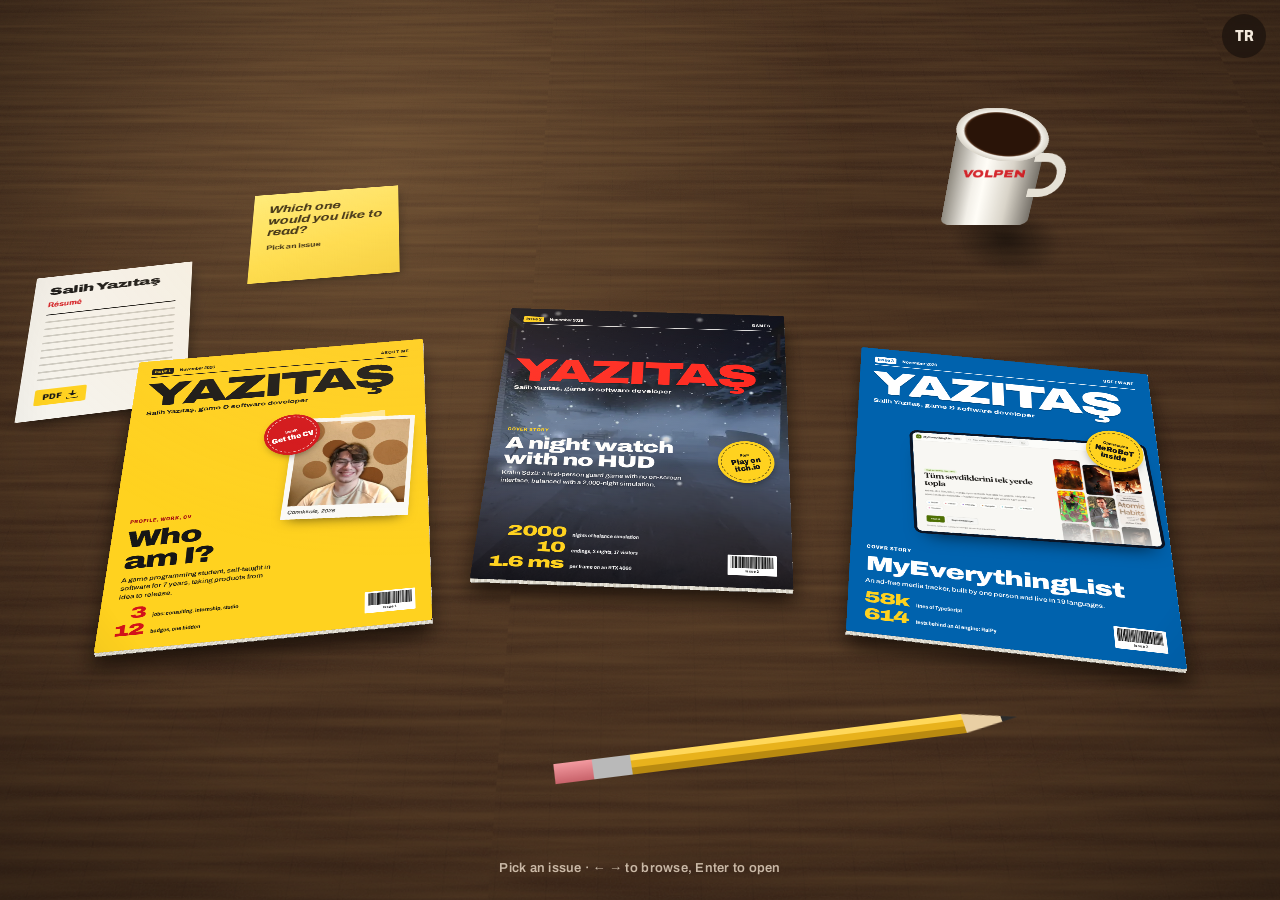
==== commit 5808a1c1: "Dergiyi masaya ve üç sayıya böl: Ben, Oyun, Yazılım Giriş artık ahşap bir masa: üç dergi CSS 3B sahn" ====
--- a/en/index.html
+++ b/en/index.html
@@ -1,5 +1,5 @@
 <!doctype html>
-<html lang="en" data-theme="light">
+<html lang="en" data-theme="light" class="is-desk">
 <head>
 <meta charset="utf-8">
 <meta name="viewport" content="width=device-width, initial-scale=1, viewport-fit=cover">
@@ -23,18 +23,17 @@
 <meta property="og:image" content="https://salihyzts.github.io/assets/og/og-en.jpg">
 <meta property="og:image:width" content="1200">
 <meta property="og:image:height" content="630">
-<meta property="og:image:alt" content="Cover of YAZITAŞ magazine: a red masthead over the snowy gate of Kralın Sözü, Salih Yazıtaş's name and yellow numbers">
+<meta property="og:image:alt" content="Three issues of YAZITAŞ magazine on a wooden desk: About me, Games and Software">
 <meta property="profile:first_name" content="Salih">
 <meta property="profile:last_name" content="Yazıtaş">
 <meta name="twitter:card" content="summary_large_image">
 <link rel="icon" href="/assets/favicon.svg" type="image/svg+xml">
 <link rel="apple-touch-icon" href="/assets/apple-touch-icon.png">
 <link rel="preload" href="/assets/fonts/archivo-normal-latin.woff2" as="font" type="font/woff2" crossorigin>
-<link rel="preload" href="/assets/img/kralin-sozu-gate_view.webp" as="image" type="image/webp">
 <link rel="stylesheet" href="/assets/css/fonts.css">
 <link rel="stylesheet" href="/assets/css/site.css">
 <script>
-  // Boyamadan önce temayı uygula; JS varsa dergi okuyucusu açılır
+  // Boyamadan önce temayı ve görünümü uygula (okuyucu ve masa aynı eşiği kullanır)
   (function () {
     var d = document.documentElement, t = null;
     try { t = localStorage.getItem("theme"); } catch (e) {}
@@ -43,604 +42,95 @@
     d.classList.add("reader", innerWidth < 720 || innerHeight < 512 ? "app" : "print");
   })();
 </script>
+<link rel="stylesheet" href="/assets/css/desk.css">
+<script type="speculationrules">{"prerender":[{"source":"document","where":{"selector_matches":".mag"},"eagerness":"moderate"}]}</script>
 <script type="application/ld+json">{"@context":"https://schema.org","@type":"Person","name":"Salih Yazıtaş","url":"https://salihyzts.github.io/en/","image":"https://salihyzts.github.io/assets/img/salih.webp","jobTitle":"Game & software developer","email":"mailto:yazitassalih0@gmail.com","address":{"@type":"PostalAddress","addressLocality":"Çanakkale","addressCountry":"TR"},"alumniOf":{"@type":"CollegeOrUniversity","name":"Çanakkale Onsekiz Mart Üniversitesi"},"founder":{"@type":"Organization","name":"Volpen","url":"https://salihyzts.github.io/VolpenWeb/"},"sameAs":["https://github.com/SalihYzts","https://www.linkedin.com/in/salih-yaz%C4%B1ta%C5%9F/","https://salihyzts.itch.io"],"knowsAbout":["Unity","C#","TypeScript","React","Python","FastAPI","Supabase","Electron","Tauri","Go"]}</script>
 </head>
-<body>
-<a class="skip" href="#icindekiler">Skip to content</a>
-
-<header class="topbar">
-  <a class="mini-mast" href="#kapak" aria-label="Cover: Salih Yazıtaş" translate="no"><span lang="tr">YAZITAŞ</span></a>
-  <nav class="topnav" aria-label="Magazine sections">
-    <ul><li><a href="#icindekiler" data-nav="icindekiler">Contents</a></li><li><a href="#oyun" data-nav="oyun">Games</a></li><li><a href="#yazilim" data-nav="yazilim">Software</a></li><li><a href="#yolculuk" data-nav="yolculuk">Journey</a></li><li><a href="#mektup" data-nav="mektup">Letters</a></li></ul>
-  </nav>
-  <nav class="pager" aria-label="Magazine pages">
-    <button type="button" class="pager-btn" data-prev aria-label="Previous page" aria-keyshortcuts="ArrowLeft"><svg class="px" viewBox="0 0 12 12" aria-hidden="true" focusable="false"><path d="M5 1h1v1h-1zM4 2h2v1h-2zM3 3h3v1h-3zM2 4h10v1h-10zM1 5h11v1h-11zM1 6h11v1h-11zM2 7h10v1h-10zM3 8h3v1h-3zM4 9h2v1h-2zM5 10h1v1h-1z"/></svg></button>
-    <label class="pager-jump"><span class="sr">Go to page</span>
-      <select data-jump><option value="1">1. Cover</option><option value="2">2. Contents</option><option value="3">3. From the editor</option><option value="4">4. Kralın Sözü</option><option value="5">5. Kralın Sözü (2)</option><option value="6">6. Under the Counter, LAST DAWN</option><option value="7">7. Pati Rotası, In brief: jam and team games</option><option value="8">8. MyEverythingList</option><option value="9">9. MyEverythingList (2)</option><option value="10">10. NeRoBoT, RaiPy</option><option value="11">11. Parsel, Heren Agent</option><option value="12">12. Kafe Finans, Truva–Akınsoft arabirimi</option><option value="13">13. In brief: tools and sites</option><option value="14">14. Feature: The journey</option><option value="15">15. Badges</option><option value="16">16. Guide: the toolkit</option><option value="17">17. Letters</option><option value="18">18. Back cover</option></select>
-    </label>
-    <button type="button" class="pager-btn" data-next aria-label="Next page" aria-keyshortcuts="ArrowRight"><svg class="px" viewBox="0 0 12 12" aria-hidden="true" focusable="false"><path d="M6 1h1v1h-1zM6 2h2v1h-2zM6 3h3v1h-3zM0 4h10v1h-10zM0 5h11v1h-11zM0 6h11v1h-11zM0 7h10v1h-10zM6 8h3v1h-3zM6 9h2v1h-2zM6 10h1v1h-1z"/></svg></button>
-    <p class="sr" aria-live="polite" data-status></p>
-  </nav>
-  <div class="tools">
-    <a class="tool" href="/" hreflang="tr" lang="tr" aria-label="Türkçe">TR</a>
-    <button type="button" class="tool" data-theme-toggle aria-label="Day or night edition"><svg class="px only-dark" viewBox="0 0 12 12" aria-hidden="true" focusable="false"><path d="M5 0h2v1h-2zM1 1h1v1h-1zM5 1h2v1h-2zM10 1h1v1h-1zM2 2h1v1h-1zM9 2h1v1h-1zM4 3h4v1h-4zM3 4h6v1h-6zM0 5h2v1h-2zM3 5h6v1h-6zM10 5h2v1h-2zM0 6h2v1h-2zM3 6h6v1h-6zM10 6h2v1h-2zM3 7h6v1h-6zM4 8h4v1h-4zM2 9h1v1h-1zM9 9h1v1h-1zM1 10h1v1h-1zM5 10h2v1h-2zM10 10h1v1h-1zM5 11h2v1h-2z"/></svg><svg class="px only-light" viewBox="0 0 12 12" aria-hidden="true" focusable="false"><path d="M4 0h4v1h-4zM2 1h3v1h-3zM1 2h3v1h-3zM1 3h2v1h-2zM0 4h3v1h-3zM0 5h3v1h-3zM0 6h3v1h-3zM0 7h4v1h-4zM11 7h1v1h-1zM1 8h4v1h-4zM10 8h2v1h-2zM1 9h9v1h-9zM2 10h7v1h-7zM4 11h4v1h-4z"/></svg></button>
+<body class="desk-body">
+<main class="scene" id="scene">
+  <h1 class="sr">Salih Yazıtaş: three issues on the desk, pick one</h1>
+  <div class="viewport" id="viewport">
+    <div class="camera" id="camera">
+      <div class="desk">
+        <div class="thing mug" data-prop="mug" aria-hidden="true"><div class="mug-floor"></div><div class="mug-body"></div><div class="mug-top"></div></div>
+        <div class="thing pencil" data-prop="pencil" aria-hidden="true"></div>
+        <div class="thing note" data-prop="note" aria-hidden="true">Which one would you like to read?<small>Pick an issue</small></div>
+        <a class="thing cv-sheet" data-prop="cv" href="/cv/Salih_Yazitas_CV_EN.pdf" download aria-label="Download CV, English PDF">
+          <span class="cv-sheet-h">Salih Yazıtaş</span><span class="cv-sheet-k">Résumé</span>
+          <span class="cv-sheet-lines" aria-hidden="true"></span><span class="cv-sheet-tag">PDF <svg class="px" viewBox="0 0 12 12" aria-hidden="true" focusable="false"><path d="M5 0h2v1h-2zM5 1h2v1h-2zM5 2h2v1h-2zM5 3h2v1h-2zM2 4h8v1h-8zM3 5h6v1h-6zM4 6h4v1h-4zM5 7h2v1h-2zM0 9h1v1h-1zM11 9h1v1h-1zM0 10h1v1h-1zM11 10h1v1h-1zM0 11h12v1h-12z"/></svg></span>
+        </a>
+        <ul class="mags" aria-label="Issues">
+        <li class="slot" data-i="0" style="--x:-330px;--y:20px;--r:-7deg">
+          <div class="thing shade"></div>
+          <a class="thing mag" href="/en/about/" data-issue="ben">
+            <span class="edge edge--r" aria-hidden="true"></span><span class="edge edge--b" aria-hidden="true"></span>
+            <span class="sr">Issue 1, About me: Profile, work, school and community, skills and CV.</span>
+            <div class="page page--cover cover--ben" aria-hidden="true"><div class="page-inner">
+      <span class="cover-photo"><img src="/assets/img/salih.webp" width="480" height="480" alt="" fetchpriority="high"><span class="cover-tape" aria-hidden="true"></span><span class="cover-photo-cap" aria-hidden="true">Çanakkale, 2026</span></span>
+      <div class="cover-inner">
+        <p class="cover-issue"><span>Issue 1</span><span>November 2026</span><span class="cover-issue-name">About me</span></p>
+        <p class="masthead"><span class="masthead-word" lang="tr" translate="no" aria-hidden="true">YAZITAŞ</span><span class="cover-name"><span lang="tr">Salih Yazıtaş</span>, game & software developer<span class="sr"> · Issue 1: About me</span></span></p>
+        <span class="cover-story"><span class="cover-kicker">Profile, work, CV</span><span class="cover-title">Who am I?</span><span class="cover-deck">A game programming student, self-taught in software for 7 years, taking products from idea to release.</span></span>
+        <ul class="cover-lines">
+          <li><span class="cover-line"><span class="cl-big">3</span><span class="cl-text">jobs: consulting, internship, studio</span></span></li>
+          <li><span class="cover-line"><span class="cl-big">12</span><span class="cl-text">badges, one hidden</span></span></li>
+        </ul>
+        <span class="sticker"><span class="sticker-top">Inside</span><span class="sticker-main">Get the CV</span></span>
+        <div class="barcode" aria-hidden="true"><svg class="barcode-bars" viewBox="0 0 111 40" preserveAspectRatio="none" aria-hidden="true"><rect x="0" y="0" width="2" height="40"/><rect x="4" y="0" width="2" height="40"/><rect x="7" y="0" width="3" height="40"/><rect x="11" y="0" width="3" height="40"/><rect x="15" y="0" width="1" height="40"/><rect x="17" y="0" width="2" height="40"/><rect x="20" y="0" width="1" height="40"/><rect x="22" y="0" width="3" height="40"/><rect x="26" y="0" width="2" height="40"/><rect x="29" y="0" width="2" height="40"/><rect x="32" y="0" width="2" height="40"/><rect x="35" y="0" width="1" height="40"/><rect x="37" y="0" width="1" height="40"/><rect x="39" y="0" width="3" height="40"/><rect x="43" y="0" width="2" height="40"/><rect x="46" y="0" width="2" height="40"/><rect x="49" y="0" width="1" height="40"/><rect x="51" y="0" width="2" height="40"/><rect x="54" y="0" width="3" height="40"/><rect x="58" y="0" width="1" height="40"/><rect x="60" y="0" width="2" height="40"/><rect x="63" y="0" width="2" height="40"/><rect x="66" y="0" width="2" height="40"/><rect x="69" y="0" width="1" height="40"/><rect x="71" y="0" width="2" height="40"/><rect x="74" y="0" width="1" height="40"/><rect x="76" y="0" width="3" height="40"/><rect x="80" y="0" width="1" height="40"/><rect x="82" y="0" width="2" height="40"/><rect x="85" y="0" width="1" height="40"/><rect x="87" y="0" width="3" height="40"/><rect x="91" y="0" width="1" height="40"/><rect x="93" y="0" width="2" height="40"/><rect x="96" y="0" width="3" height="40"/><rect x="100" y="0" width="1" height="40"/><rect x="102" y="0" width="3" height="40"/><rect x="106" y="0" width="1" height="40"/><rect x="108" y="0" width="2" height="40"/></svg><span>Issue 1</span></div>
+      </div></div></div>
+          </a>
+        </li>
+        <li class="slot" data-i="1" style="--x:0px;--y:-28px;--r:2.5deg">
+          <div class="thing shade"></div>
+          <a class="thing mag" href="/en/games/" data-issue="oyun">
+            <span class="edge edge--r" aria-hidden="true"></span><span class="edge edge--b" aria-hidden="true"></span>
+            <span class="sr">Issue 2, Games: Kralın Sözü, team games, jams and the club.</span>
+            <div class="page page--cover cover--oyun" aria-hidden="true"><div class="page-inner">
+      <img class="cover-art" src="/assets/img/kralin-sozu-gate_view.webp" width="1200" height="675" alt="" fetchpriority="high">
+      <div class="cover-inner">
+        <p class="cover-issue"><span>Issue 2</span><span>November 2026</span><span class="cover-issue-name">Games</span></p>
+        <p class="masthead"><span class="masthead-word" lang="tr" translate="no" aria-hidden="true">YAZITAŞ</span><span class="cover-name"><span lang="tr">Salih Yazıtaş</span>, game & software developer<span class="sr"> · Issue 2: Games</span></span></p>
+        <span class="cover-story"><span class="cover-kicker">Cover story</span><span class="cover-title">A night watch with no HUD</span><span class="cover-deck">Kralın Sözü: a first-person guard game with no on-screen interface, balanced with a 2,000-night simulation.</span></span>
+        <ul class="cover-lines">
+          <li><span class="cover-line"><span class="cl-big">2000</span><span class="cl-text">nights of balance simulation</span></span></li>
+          <li><span class="cover-line"><span class="cl-big">10</span><span class="cl-text">endings, 3 nights, 17 visitors</span></span></li>
+          <li><span class="cover-line"><span class="cl-big">1.6 ms</span><span class="cl-text">per frame on an RTX 4060</span></span></li>
+        </ul>
+        <span class="sticker"><span class="sticker-top">Free</span><span class="sticker-main">Play on itch.io</span></span>
+        <div class="barcode" aria-hidden="true"><svg class="barcode-bars" viewBox="0 0 109 40" preserveAspectRatio="none" aria-hidden="true"><rect x="0" y="0" width="1" height="40"/><rect x="3" y="0" width="2" height="40"/><rect x="6" y="0" width="1" height="40"/><rect x="8" y="0" width="1" height="40"/><rect x="10" y="0" width="3" height="40"/><rect x="14" y="0" width="3" height="40"/><rect x="18" y="0" width="1" height="40"/><rect x="20" y="0" width="1" height="40"/><rect x="22" y="0" width="1" height="40"/><rect x="24" y="0" width="3" height="40"/><rect x="28" y="0" width="3" height="40"/><rect x="32" y="0" width="2" height="40"/><rect x="35" y="0" width="2" height="40"/><rect x="38" y="0" width="1" height="40"/><rect x="40" y="0" width="3" height="40"/><rect x="44" y="0" width="2" height="40"/><rect x="47" y="0" width="1" height="40"/><rect x="49" y="0" width="2" height="40"/><rect x="52" y="0" width="2" height="40"/><rect x="55" y="0" width="2" height="40"/><rect x="58" y="0" width="2" height="40"/><rect x="61" y="0" width="2" height="40"/><rect x="64" y="0" width="3" height="40"/><rect x="68" y="0" width="1" height="40"/><rect x="70" y="0" width="3" height="40"/><rect x="74" y="0" width="1" height="40"/><rect x="76" y="0" width="2" height="40"/><rect x="79" y="0" width="3" height="40"/><rect x="83" y="0" width="1" height="40"/><rect x="85" y="0" width="1" height="40"/><rect x="87" y="0" width="3" height="40"/><rect x="91" y="0" width="1" height="40"/><rect x="93" y="0" width="2" height="40"/><rect x="96" y="0" width="1" height="40"/><rect x="98" y="0" width="3" height="40"/><rect x="102" y="0" width="1" height="40"/><rect x="104" y="0" width="1" height="40"/><rect x="106" y="0" width="2" height="40"/></svg><span>Issue 2</span></div>
+      </div></div></div>
+          </a>
+        </li>
+        <li class="slot" data-i="2" style="--x:330px;--y:28px;--r:8deg">
+          <div class="thing shade"></div>
+          <a class="thing mag" href="/en/software/" data-issue="yazilim">
+            <span class="edge edge--r" aria-hidden="true"></span><span class="edge edge--b" aria-hidden="true"></span>
+            <span class="sr">Issue 3, Software: MyEverythingList, the Parsel internship, open-source tools and cafe work.</span>
+            <div class="page page--cover cover--yazilim" aria-hidden="true"><div class="page-inner">
+      <span class="cover-screen"><img src="/assets/img/myeverythinglist.webp" width="2000" height="1125" alt="" fetchpriority="high"></span>
+      <div class="cover-inner">
+        <p class="cover-issue"><span>Issue 3</span><span>November 2026</span><span class="cover-issue-name">Software</span></p>
+        <p class="masthead"><span class="masthead-word" lang="tr" translate="no" aria-hidden="true">YAZITAŞ</span><span class="cover-name"><span lang="tr">Salih Yazıtaş</span>, game & software developer<span class="sr"> · Issue 3: Software</span></span></p>
+        <span class="cover-story"><span class="cover-kicker">Cover story</span><span class="cover-title" translate="no" lang="en">MyEverythingList</span><span class="cover-deck">An ad-free media tracker, built by one person and live in 19 languages.</span></span>
+        <ul class="cover-lines">
+          <li><span class="cover-line"><span class="cl-big">58k</span><span class="cl-text">lines of TypeScript</span></span></li>
+          <li><span class="cover-line"><span class="cl-big">614</span><span class="cl-text">tests behind an AI engine: RaiPy</span></span></li>
+        </ul>
+        <span class="sticker"><span class="sticker-top">Open source</span><span class="sticker-main">NeRoBoT inside</span></span>
+        <div class="barcode" aria-hidden="true"><svg class="barcode-bars" viewBox="0 0 111 40" preserveAspectRatio="none" aria-hidden="true"><rect x="0" y="0" width="2" height="40"/><rect x="3" y="0" width="3" height="40"/><rect x="7" y="0" width="1" height="40"/><rect x="9" y="0" width="3" height="40"/><rect x="14" y="0" width="2" height="40"/><rect x="17" y="0" width="3" height="40"/><rect x="21" y="0" width="2" height="40"/><rect x="24" y="0" width="2" height="40"/><rect x="27" y="0" width="1" height="40"/><rect x="29" y="0" width="2" height="40"/><rect x="32" y="0" width="1" height="40"/><rect x="34" y="0" width="2" height="40"/><rect x="37" y="0" width="2" height="40"/><rect x="40" y="0" width="2" height="40"/><rect x="43" y="0" width="1" height="40"/><rect x="45" y="0" width="2" height="40"/><rect x="48" y="0" width="1" height="40"/><rect x="50" y="0" width="1" height="40"/><rect x="52" y="0" width="1" height="40"/><rect x="54" y="0" width="1" height="40"/><rect x="56" y="0" width="1" height="40"/><rect x="58" y="0" width="3" height="40"/><rect x="62" y="0" width="3" height="40"/><rect x="66" y="0" width="2" height="40"/><rect x="69" y="0" width="3" height="40"/><rect x="73" y="0" width="3" height="40"/><rect x="77" y="0" width="2" height="40"/><rect x="80" y="0" width="3" height="40"/><rect x="84" y="0" width="1" height="40"/><rect x="86" y="0" width="1" height="40"/><rect x="88" y="0" width="3" height="40"/><rect x="92" y="0" width="1" height="40"/><rect x="94" y="0" width="2" height="40"/><rect x="97" y="0" width="2" height="40"/><rect x="100" y="0" width="2" height="40"/><rect x="103" y="0" width="2" height="40"/><rect x="106" y="0" width="2" height="40"/><rect x="109" y="0" width="1" height="40"/></svg><span>Issue 3</span></div>
+      </div></div></div>
+          </a>
+        </li>
+        </ul>
+      </div>
+    </div>
   </div>
-</header>
-
-<main id="main" class="book" aria-label="Magazine pages" data-total="18"><div class="world">
-  <section class="page page--cover page--right" id="kapak" data-page="1" role="group" aria-roledescription="page" aria-label="Cover, 1 / 18">
-    <div class="page-inner">
-      <img class="cover-art" src="/assets/img/kralin-sozu-gate_view.webp" width="1200" height="675" alt="Kralın Sözü: the gate between two watchtowers on a snowy night" fetchpriority="high">
-      <div class="cover-inner">
-        <p class="cover-issue"><span>Issue 26</span><span>November 2026</span><span>Games &amp; software magazine</span></p>
-        <h1 class="masthead"><span class="masthead-word" lang="tr" translate="no" aria-hidden="true">YAZITAŞ</span><span class="cover-name"><span lang="tr">Salih Yazıtaş</span>, game & software developer</span></h1>
-        <a class="cover-story" href="#kralin-sozu">
-          <span class="cover-title">A night watch with no HUD</span>
-          <span class="cover-deck">Kralın Sözü: a first-person guard game with no on-screen interface, balanced with a 2,000-night simulation.</span>
-        </a>
-        <ul class="cover-lines">
-          <li><a href="#myeverythinglist"><span class="cl-big">19</span><span class="cl-text">languages live: MyEverythingList</span></a></li>
-          <li><a href="#raipy"><span class="cl-big">614</span><span class="cl-text">tests behind an AI engine: RaiPy</span></a></li>
-          <li><a href="#kralin-sozu"><span class="cl-big">1.6 ms</span><span class="cl-text">per frame on an RTX 4060</span></a></li>
-        </ul>
-        <a class="sticker" href="/cv/Salih_Yazitas_CV_EN.pdf" download><span class="sticker-top">Inside</span><span class="sticker-main">Free CV</span></a>
-        <div class="barcode" aria-hidden="true"><svg class="barcode-bars" viewBox="0 0 113 40" preserveAspectRatio="none" aria-hidden="true"><rect x="0" y="0" width="1" height="40"/><rect x="2" y="0" width="1" height="40"/><rect x="4" y="0" width="3" height="40"/><rect x="8" y="0" width="3" height="40"/><rect x="12" y="0" width="1" height="40"/><rect x="14" y="0" width="1" height="40"/><rect x="16" y="0" width="1" height="40"/><rect x="18" y="0" width="2" height="40"/><rect x="21" y="0" width="1" height="40"/><rect x="23" y="0" width="1" height="40"/><rect x="25" y="0" width="2" height="40"/><rect x="28" y="0" width="1" height="40"/><rect x="30" y="0" width="3" height="40"/><rect x="34" y="0" width="2" height="40"/><rect x="37" y="0" width="1" height="40"/><rect x="39" y="0" width="3" height="40"/><rect x="43" y="0" width="3" height="40"/><rect x="47" y="0" width="3" height="40"/><rect x="51" y="0" width="2" height="40"/><rect x="54" y="0" width="3" height="40"/><rect x="58" y="0" width="3" height="40"/><rect x="62" y="0" width="1" height="40"/><rect x="64" y="0" width="1" height="40"/><rect x="66" y="0" width="1" height="40"/><rect x="68" y="0" width="1" height="40"/><rect x="70" y="0" width="3" height="40"/><rect x="74" y="0" width="2" height="40"/><rect x="77" y="0" width="1" height="40"/><rect x="79" y="0" width="2" height="40"/><rect x="82" y="0" width="1" height="40"/><rect x="84" y="0" width="3" height="40"/><rect x="88" y="0" width="3" height="40"/><rect x="92" y="0" width="3" height="40"/><rect x="96" y="0" width="1" height="40"/><rect x="98" y="0" width="3" height="40"/><rect x="102" y="0" width="3" height="40"/><rect x="106" y="0" width="3" height="40"/><rect x="110" y="0" width="2" height="40"/></svg><span>Issue 26</span></div>
-      </div></div>
-  </section>
-  <section class="page page--contents sec--ink page--left" id="icindekiler" data-page="2" role="group" aria-roledescription="page" aria-label="Contents, 2 / 18">
-    <div class="page-inner">
-      <h2 class="toc-title">Contents</h2>
-      <ol class="toc-list">
-        
-          <li class="toc-group">
-            <a class="toc-sec" href="#oyun"><span>Games</span><span class="toc-pg">4</span></a>
-            <ul>
-              <li><a href="#kralin-sozu"><span lang="tr">Kralın Sözü</span><span class="toc-pg">4</span></a></li>
-              <li><a href="#under-the-counter"><span lang="en">Under the Counter</span><span class="toc-pg">6</span></a></li>
-              <li><a href="#last-dawn"><span lang="en">LAST DAWN</span><span class="toc-pg">6</span></a></li>
-              <li><a href="#pati-rotasi"><span lang="tr">Pati Rotası</span><span class="toc-pg">7</span></a></li>
-              <li><a href="#oyun-kisa"><span>In brief</span><span class="toc-pg">7</span></a><p class="toc-briefs" translate="no">Let's Cook a Mask, The Rolling Pizz, Ağaçlaştırılmış Elma, ColorLand, ÜçKKeNİci, EcoBuddy</p></li>
-            </ul>
-          </li>
-        
-          <li class="toc-group">
-            <a class="toc-sec" href="#yazilim"><span>Software</span><span class="toc-pg">8</span></a>
-            <ul>
-              <li><a href="#myeverythinglist"><span lang="en">MyEverythingList</span><span class="toc-pg">8</span></a></li>
-              <li><a href="#nerobot"><span lang="en">NeRoBoT</span><span class="toc-pg">10</span></a></li>
-              <li><a href="#raipy"><span lang="en">RaiPy</span><span class="toc-pg">10</span></a></li>
-              <li><a href="#parsel"><span lang="tr">Parsel</span><span class="toc-pg">11</span></a></li>
-              <li><a href="#heren-agent"><span lang="en">Heren Agent</span><span class="toc-pg">11</span></a></li>
-              <li><a href="#kafe-finans"><span lang="en">Kafe Finans</span><span class="toc-pg">12</span></a></li>
-              <li><a href="#truva-arabirimi"><span lang="tr">Truva–Akınsoft arabirimi</span><span class="toc-pg">12</span></a></li>
-              <li><a href="#yazilim-kisa"><span>In brief</span><span class="toc-pg">13</span></a><p class="toc-briefs" translate="no">Oyun Vitrini, Görevler, Volpen, GDD Creator, TurkOS, YtChatInstaller</p></li>
-            </ul>
-          </li>
-        <li class="toc-group toc-group--misc"><ul>
-          <li><a href="#editor"><span>From the editor, masthead</span><span class="toc-pg">3</span></a></li>
-          <li><a href="#yolculuk"><span>Feature: The journey</span><span class="toc-pg">14</span></a></li>
-          <li><a href="#rozetler"><span>Badges</span><span class="toc-pg">15</span></a></li>
-          <li><a href="#rehber"><span>Guide: the toolkit</span><span class="toc-pg">16</span></a></li>
-          <li><a href="#mektup"><span>Letters</span><span class="toc-pg">17</span></a></li>
-        </ul></li>
-      </ol>
-      <a class="toc-cover" href="#kralin-sozu">
-        <img src="/assets/img/kralin-sozu-wolves.webp" width="1200" height="675" alt="" loading="lazy" decoding="async">
-        <span class="toc-cover-k">Cover story · 4</span>
-        <span class="toc-cover-t">A night watch with no HUD</span>
-      </a></div>
-    <footer class="page-foot" aria-hidden="true"><span class="page-run"><span translate="no">YAZITAŞ</span> · Contents</span><span class="page-no">2</span></footer>
-  </section>
-  <section class="page page--editor sec--game page--right" id="editor" data-page="3" role="group" aria-roledescription="page" aria-label="From the editor, 3 / 18">
-    <div class="page-inner">
-      <img class="editor-photo" src="/assets/img/salih.webp" width="480" height="480" alt="Photo of Salih Yazıtaş" loading="lazy" decoding="async">
-      <h2 class="editor-title">From the editor</h2>
-      <div class="editor-text"><p>Hi, I'm Salih. I study game development at Çanakkale Onsekiz Mart University and have been teaching myself to code for 7 years.</p><p>This issue puts both halves of my work side by side: the games I make in Unity and the software I write in React, Python and Go. I take both from idea to release. I founded the independent studio Volpen.</p></div>
-      <p class="editor-sign">Salih Yazıtaş, editor-in-chief</p>
-      <p class="editor-cv">
-        <a class="btn btn--solid" href="/cv/Salih_Yazitas_CV_EN.pdf" download><svg class="px" viewBox="0 0 12 12" aria-hidden="true" focusable="false"><path d="M5 0h2v1h-2zM5 1h2v1h-2zM5 2h2v1h-2zM5 3h2v1h-2zM2 4h8v1h-8zM3 5h6v1h-6zM4 6h4v1h-4zM5 7h2v1h-2zM0 9h1v1h-1zM11 9h1v1h-1zM0 10h1v1h-1zM11 10h1v1h-1zM0 11h12v1h-12z"/></svg><span>Download CV, English PDF</span></a>
-      </p>
-      <section class="imprint-box" aria-labelledby="kunye-h">
-        <h3 class="imprint-title" id="kunye-h">Masthead</h3>
-        <dl class="imprint"><div><dt>Owner and editor-in-chief</dt><dd>Salih Yazıtaş</dd></div><div><dt>Editorial, code and design</dt><dd>Salih Yazıtaş</dd></div><div><dt>Publisher</dt><dd>Volpen, Çanakkale</dd></div><div><dt>School</dt><dd>ÇOMÜ, Game Development and Programming, 2nd year</dd></div><div><dt>Languages</dt><dd>Turkish (native), English (technical)</dd></div><div><dt>Printed on</dt><dd>GitHub Pages</dd></div></dl>
-        <p class="imprint-hint">Hand-set: no framework, no trackers. For the hidden badge: ↑ ↑ ↓ ↓ ← → ← → B A</p>
-      </section></div>
-    <footer class="page-foot" aria-hidden="true"><span class="page-run"><span translate="no">YAZITAŞ</span> · From the editor</span><span class="page-no">3</span></footer>
-  </section>
-  <section class="page page--feature-a sec--game page--left" id="kralin-sozu" data-page="4" role="group" aria-roledescription="page" aria-label="Kralın Sözü, 4 / 18">
-    <div class="page-inner">
-      <header class="sec-band" id="oyun"><h2 class="sec-band-title">Games</h2><p class="sec-band-deck">Games I made in Unity and C#: solo, with a team and at jams.</p></header>
-      <figure class="fa-art"><img src="/assets/img/kralin-sozu-gate_view.webp" width="1200" height="675" alt="Kralın Sözü: the gate between two watchtowers on a snowy night" loading="lazy" decoding="async"></figure>
-      <p class="fig">Fig. 1. Kralın Sözü: the gate between two watchtowers on a snowy night</p>
-      <div class="fa-head"><h3 class="rv-title" translate="no" lang="tr">Kralın Sözü<span class="rv-sub" lang="en">The King's Promise</span></h3><p class="rv-deck">A first-person guard game based on a folk tale, with no on-screen interface. You're the sentry the king forgot, holding the gate for three winter nights.</p></div></div>
-    <footer class="page-foot" aria-hidden="true"><span class="page-run"><span translate="no">YAZITAŞ</span> · Games</span><span class="page-no">4</span></footer>
-  </section>
-  <section class="page page--feature-b sec--game page--right" id="kralin-sozu-2" data-page="5" role="group" aria-roledescription="page" aria-label="Kralın Sözü (2), 5 / 18">
-    <div class="page-inner"><blockquote class="pull"><p>It wasn't the cold that killed me. It was your promise.</p><cite>The note found by the frozen sentry, from the game's story</cite></blockquote><div class="rv-body"><p>The whole scene is built in code. The rules live in a core that doesn't depend on Unity.</p><p>Tuned with a 2,000-night balance simulation; automated test bots run without opening a window.</p></div>
-      <ul class="rv-gallery"><li><img src="/assets/img/kralin-sozu-papers.webp" width="1200" height="675" alt="Checking a visitor's papers" loading="lazy" decoding="async"></li><li><img src="/assets/img/kralin-sozu-wolves.webp" width="1200" height="675" alt="Wolves approaching in the dark" loading="lazy" decoding="async"></li><li><img src="/assets/img/kralin-sozu-king_promise.webp" width="1200" height="675" alt="The moment the king makes his promise" loading="lazy" decoding="async"></li></ul>
-      
-          <aside class="spec" aria-label="Fact file: Kralın Sözü">
-            <p class="spec-h">Fact file</p>
-            <dl class="spec-list">
-              <div><dt>Type and role</dt><dd>Solo game</dd></div>
-              <div><dt>Date</dt><dd>Oct 2026</dd></div>
-              <div><dt>Tech</dt><dd>Unity 6, C#, Vulkan, Windows, Linux</dd></div>
-            </dl>
-            <p class="spec-h">By the numbers</p>
-            <dl class="spec-nums"><div><dt>Nights</dt><dd>3</dd></div><div><dt>Visitor types</dt><dd>17</dd></div><div><dt>Endings</dt><dd>10</dd></div><div><dt>Balance simulation</dt><dd>2,000 nights</dd></div><div><dt>Frame time (RTX 4060, 1080p)</dt><dd>1.6 ms</dd></div></dl>
-          </aside>
-          <p class="rv-links"><a class="btn btn--solid" href="https://salihyzts.itch.io/kralin-sozu" target="_blank" rel="noopener">Play on itch.io<svg class="px px--ext" viewBox="0 0 12 12" aria-hidden="true" focusable="false"><path d="M6 0h6v1h-6zM10 1h2v1h-2zM9 2h1v1h-1zM11 2h1v1h-1zM8 3h1v1h-1zM11 3h1v1h-1zM7 4h1v1h-1zM11 4h1v1h-1zM6 5h1v1h-1zM5 6h1v1h-1zM4 7h1v1h-1z"/></svg><span class="sr">(opens in a new tab)</span></a><a class="btn" href="https://github.com/SalihYzts/kralin-sozu" target="_blank" rel="noopener">Source code<svg class="px px--ext" viewBox="0 0 12 12" aria-hidden="true" focusable="false"><path d="M6 0h6v1h-6zM10 1h2v1h-2zM9 2h1v1h-1zM11 2h1v1h-1zM8 3h1v1h-1zM11 3h1v1h-1zM7 4h1v1h-1zM11 4h1v1h-1zM6 5h1v1h-1zM5 6h1v1h-1zM4 7h1v1h-1z"/></svg><span class="sr">(opens in a new tab)</span></a></p></div>
-    <footer class="page-foot" aria-hidden="true"><span class="page-run"><span translate="no">YAZITAŞ</span> · Games</span><span class="page-no">5</span></footer>
-  </section>
-  <section class="page page--duo sec--game page--left" id="oyun-1" data-page="6" role="group" aria-roledescription="page" aria-label="Under the Counter, LAST DAWN, 6 / 18">
-    <div class="page-inner">
-      <article class="duo" id="under-the-counter" aria-labelledby="under-the-counter-h">
-        <div class="rv-frame duo-frame"><div class="rv-art"><svg class="art" viewBox="0 0 320 200" role="img" aria-label="Drawing of a shop counter, CDs and a suspicion meter">
-      <g fill="none" stroke="currentColor" stroke-width="2">
-        <path d="M20 150h280M20 150v34M300 150v34M40 120h240v30H40z"/>
-        <circle cx="96" cy="96" r="24"/><circle cx="96" cy="96" r="5"/>
-        <circle cx="150" cy="104" r="16"/><circle cx="150" cy="104" r="3"/>
-        <path d="M196 70h56v50h-56zM204 80h40M204 90h28"/>
-        <path d="M30 24h120v14H30z"/>
-      </g>
-      <path d="M32 26h78v10H32z" fill="currentColor"/>
-      <text x="160" y="35" fill="currentColor" font-family="IBM Plex Mono, monospace" font-size="11">SUSPICION</text>
-      <text x="196" y="138" fill="currentColor" font-family="IBM Plex Mono, monospace" font-size="11">₺ 2000s</text>
-    </svg></div></div>
-        <div class="duo-text">
-          <h3 class="rv-title" id="under-the-counter-h" translate="no" lang="en">Under the Counter</h3>
-          <p class="duo-meta">Team game, lead programmer, Since Jul 2026</p>
-          <p class="rv-deck">A dark-humour first-person shop sim: you run a small 2000s shop selling bootleg CDs. Target: a Steam Next Fest demo.</p>
-          <div class="rv-body rv-body--nocap"><p><b class="runin">I wrote the economy,</b> impatient customers, police raids driven by a suspicion meter, crash-safe saving and TR/EN localization. Most of the team's commits are mine.</p></div>
-          <ul class="duo-stats" aria-label="By the numbers"><li><b>88</b> Runtime scripts</li><li><b>28</b> Editor tools</li></ul>
-          <p class="duo-tech">Unity 6, URP, NavMesh, Input System, C#</p>
-          
-        </div>
-      </article>
-      <article class="duo" id="last-dawn" aria-labelledby="last-dawn-h">
-        <div class="rv-frame duo-frame"><img src="/assets/img/last-dawn.webp" width="960" height="600" alt="Home screen of the LAST DAWN promo site" style="object-position:0% 45%" loading="lazy" decoding="async"></div>
-        <div class="duo-text">
-          <h3 class="rv-title" id="last-dawn-h" translate="no" lang="en">LAST DAWN</h3>
-          <p class="duo-meta">Volpen team game, software &amp; marketing, In development</p>
-          <p class="rv-deck">A post-apocalyptic PC game that mixes survival and base building: scavenge by day, defend your base by night.</p>
-          <div class="rv-body rv-body--nocap"><p><b class="runin">I handle software and</b> marketing. I built the promo site, whose day/night switch changes the whole palette.</p></div>
-          
-          <p class="duo-tech">Unity, C#, HTML, CSS</p>
-          
-          <p class="rv-links"><a class="btn btn--solid" href="https://salihyzts.github.io/Last-Down-WEB/" target="_blank" rel="noopener">Open the site<svg class="px px--ext" viewBox="0 0 12 12" aria-hidden="true" focusable="false"><path d="M6 0h6v1h-6zM10 1h2v1h-2zM9 2h1v1h-1zM11 2h1v1h-1zM8 3h1v1h-1zM11 3h1v1h-1zM7 4h1v1h-1zM11 4h1v1h-1zM6 5h1v1h-1zM5 6h1v1h-1zM4 7h1v1h-1z"/></svg><span class="sr">(opens in a new tab)</span></a></p>
-        </div>
-      </article></div>
-    <footer class="page-foot" aria-hidden="true"><span class="page-run"><span translate="no">YAZITAŞ</span> · Games</span><span class="page-no">6</span></footer>
-  </section>
-  <section class="page page--duo sec--game page--duo-briefs page--right" id="oyun-2" data-page="7" role="group" aria-roledescription="page" aria-label="Pati Rotası, In brief: jam and team games, 7 / 18">
-    <div class="page-inner">
-      <article class="duo" id="pati-rotasi" aria-labelledby="pati-rotasi-h">
-        <div class="rv-frame duo-frame"><img src="/assets/img/pati-rotasi.webp" width="960" height="748" alt="Pati Rotası promo screen with two phone screenshots" style="object-position:0% 50%" loading="lazy" decoding="async"></div>
-        <div class="duo-text">
-          <h3 class="rv-title" id="pati-rotasi-h" translate="no" lang="tr">Pati Rotası</h3>
-          <p class="duo-meta">Mobile game, 2026</p>
-          <p class="rv-deck">A mobile game that gets you walking. Photograph street cats to build a collection, clear the fog on the map as you walk, and turn your steps into food points for animal shelters.</p>
-          
-          
-          <p class="duo-tech">Expo, React Native, Leaflet</p>
-          
-          <p class="rv-links"><a class="btn btn--solid" href="https://github.com/SalihYzts/pati-rotasi" target="_blank" rel="noopener">Source code<svg class="px px--ext" viewBox="0 0 12 12" aria-hidden="true" focusable="false"><path d="M6 0h6v1h-6zM10 1h2v1h-2zM9 2h1v1h-1zM11 2h1v1h-1zM8 3h1v1h-1zM11 3h1v1h-1zM7 4h1v1h-1zM11 4h1v1h-1zM6 5h1v1h-1zM5 6h1v1h-1zM4 7h1v1h-1z"/></svg><span class="sr">(opens in a new tab)</span></a></p>
-        </div>
-      </article>
-      <section class="duo-briefs" aria-labelledby="oyun-kisa-h">
-        <h3 class="briefs-title" id="oyun-kisa-h">In brief: jam and team games</h3>
-        <ul class="brief-list brief-list--rows">
-        <li class="brief" id="lets-cook-a-mask">
-          <div class="brief-frame"><img class="is-contain" src="/assets/img/lets-cook-a-mask.webp" width="960" height="600" alt="Let's Cook a Mask logo: two theatre masks in a frying pan" loading="lazy" decoding="async"></div>
-          <div class="brief-text">
-            <h4 class="brief-title" translate="no" lang="en">Let's Cook a Mask</h4>
-            
-            <p class="brief-meta">Global Game Jam 2026, team game, 2026</p>
-            <p class="brief-pitch">In a world of hidden faces you craft identities: listen to each customer's whispers and cook the mask that gives them the power they want.</p>
-            <p class="brief-links"><a href="https://ew0ue.itch.io/lets-cook-a-mask" target="_blank" rel="noopener">Play on itch.io<svg class="px px--ext" viewBox="0 0 12 12" aria-hidden="true" focusable="false"><path d="M6 0h6v1h-6zM10 1h2v1h-2zM9 2h1v1h-1zM11 2h1v1h-1zM8 3h1v1h-1zM11 3h1v1h-1zM7 4h1v1h-1zM11 4h1v1h-1zM6 5h1v1h-1zM5 6h1v1h-1zM4 7h1v1h-1z"/></svg><span class="sr">(opens in a new tab)</span></a><a href="https://github.com/SalihYzts/GGJ-2026-BUG-Ne-Yapsak-Yahu" target="_blank" rel="noopener">Source code<svg class="px px--ext" viewBox="0 0 12 12" aria-hidden="true" focusable="false"><path d="M6 0h6v1h-6zM10 1h2v1h-2zM9 2h1v1h-1zM11 2h1v1h-1zM8 3h1v1h-1zM11 3h1v1h-1zM7 4h1v1h-1zM11 4h1v1h-1zM6 5h1v1h-1zM5 6h1v1h-1zM4 7h1v1h-1z"/></svg><span class="sr">(opens in a new tab)</span></a></p>
-          </div>
-        </li>
-        <li class="brief" id="the-rolling-pizz">
-          <div class="brief-frame"><img src="/assets/img/the-rolling-pizz.webp" width="960" height="600" alt="The Rolling Pizz: a pizza rolling between colourful buildings" loading="lazy" decoding="async"></div>
-          <div class="brief-text">
-            <h4 class="brief-title" translate="no" lang="en">The Rolling Pizz</h4>
-            
-            <p class="brief-meta">Yıldız Jam 2026, Unity developer, 2026</p>
-            <p class="brief-pitch">Help a pizza that got cut in half in its sleep escape the table; some obstacles need the whole pizza, others two halves.</p>
-            <p class="brief-links"><a href="https://tce81.itch.io/the-rolling-pizz" target="_blank" rel="noopener">Play on itch.io<svg class="px px--ext" viewBox="0 0 12 12" aria-hidden="true" focusable="false"><path d="M6 0h6v1h-6zM10 1h2v1h-2zM9 2h1v1h-1zM11 2h1v1h-1zM8 3h1v1h-1zM11 3h1v1h-1zM7 4h1v1h-1zM11 4h1v1h-1zM6 5h1v1h-1zM5 6h1v1h-1zM4 7h1v1h-1z"/></svg><span class="sr">(opens in a new tab)</span></a></p>
-          </div>
-        </li>
-        <li class="brief" id="agaclastirilmis-elma">
-          <div class="brief-frame"><img src="/assets/img/agaclastirilmis-elma.webp" width="960" height="600" alt="Ağaçlaştırılmış Elma: illustration of a fox and an old woman waiting for an apple pie" loading="lazy" decoding="async"></div>
-          <div class="brief-text">
-            <h4 class="brief-title brief-title--long" translate="no" lang="tr">Ağaçlaştırılmış Elma</h4>
-            
-            <p class="brief-meta">Volpen, 2 months. Code, project lead and story</p>
-            <p class="brief-pitch">An apple's journey from seed to tree: help Kiki the fox grow it.</p>
-            <p class="brief-links"><a href="https://volpentr.itch.io/agaclastirilmiselma" target="_blank" rel="noopener">Play on itch.io<svg class="px px--ext" viewBox="0 0 12 12" aria-hidden="true" focusable="false"><path d="M6 0h6v1h-6zM10 1h2v1h-2zM9 2h1v1h-1zM11 2h1v1h-1zM8 3h1v1h-1zM11 3h1v1h-1zM7 4h1v1h-1zM11 4h1v1h-1zM6 5h1v1h-1zM5 6h1v1h-1zM4 7h1v1h-1z"/></svg><span class="sr">(opens in a new tab)</span></a><a href="https://github.com/SalihYzts/ElnalistirilmisAgac" target="_blank" rel="noopener">Source code<svg class="px px--ext" viewBox="0 0 12 12" aria-hidden="true" focusable="false"><path d="M6 0h6v1h-6zM10 1h2v1h-2zM9 2h1v1h-1zM11 2h1v1h-1zM8 3h1v1h-1zM11 3h1v1h-1zM7 4h1v1h-1zM11 4h1v1h-1zM6 5h1v1h-1zM5 6h1v1h-1zM4 7h1v1h-1z"/></svg><span class="sr">(opens in a new tab)</span></a></p>
-          </div>
-        </li>
-        <li class="brief" id="colorland">
-          <div class="brief-frame"><img src="/assets/img/colorland.webp" width="960" height="600" alt="ColorLand: a grey stone room with a red door" loading="lazy" decoding="async"></div>
-          <div class="brief-text">
-            <h4 class="brief-title brief-title--keep" translate="no" lang="en">ColorLand</h4>
-            
-            <p class="brief-meta">Volpen, 1 week. My first 3D project</p>
-            <p class="brief-pitch">The world's colours have been stolen. Explore the station, solve the puzzles and bring the light back.</p>
-            <p class="brief-links"><a href="https://volpentr.itch.io/colorland" target="_blank" rel="noopener">Play on itch.io<svg class="px px--ext" viewBox="0 0 12 12" aria-hidden="true" focusable="false"><path d="M6 0h6v1h-6zM10 1h2v1h-2zM9 2h1v1h-1zM11 2h1v1h-1zM8 3h1v1h-1zM11 3h1v1h-1zM7 4h1v1h-1zM11 4h1v1h-1zM6 5h1v1h-1zM5 6h1v1h-1zM4 7h1v1h-1z"/></svg><span class="sr">(opens in a new tab)</span></a></p>
-          </div>
-        </li>
-        <li class="brief" id="uckkenici">
-          <div class="brief-frame"><img src="/assets/img/uckkenici.webp" width="960" height="600" alt="ÜçKKeNİci: a triangle with two angles and four answer options" loading="lazy" decoding="async"></div>
-          <div class="brief-text">
-            <h4 class="brief-title brief-title--keep" translate="no" lang="tr">ÜçKKeNİci</h4>
-            
-            <p class="brief-meta">Volpen, 2 days</p>
-            <p class="brief-pitch">An endless game that turns maths into play: find the triangle's missing angle and pick it before time runs out.</p>
-            <p class="brief-links"><a href="https://volpentr.itch.io/uckkenci" target="_blank" rel="noopener">Play on itch.io<svg class="px px--ext" viewBox="0 0 12 12" aria-hidden="true" focusable="false"><path d="M6 0h6v1h-6zM10 1h2v1h-2zM9 2h1v1h-1zM11 2h1v1h-1zM8 3h1v1h-1zM11 3h1v1h-1zM7 4h1v1h-1zM11 4h1v1h-1zM6 5h1v1h-1zM5 6h1v1h-1zM4 7h1v1h-1z"/></svg><span class="sr">(opens in a new tab)</span></a><a href="https://github.com/SalihYzts/UcgenIci" target="_blank" rel="noopener">Source code<svg class="px px--ext" viewBox="0 0 12 12" aria-hidden="true" focusable="false"><path d="M6 0h6v1h-6zM10 1h2v1h-2zM9 2h1v1h-1zM11 2h1v1h-1zM8 3h1v1h-1zM11 3h1v1h-1zM7 4h1v1h-1zM11 4h1v1h-1zM6 5h1v1h-1zM5 6h1v1h-1zM4 7h1v1h-1z"/></svg><span class="sr">(opens in a new tab)</span></a></p>
-          </div>
-        </li>
-        <li class="brief" id="ecobuddy">
-          <div class="brief-frame"><img src="/assets/img/ecobuddy.webp" width="960" height="600" alt="EcoBuddy: colourful recycling bins at a picnic spot" loading="lazy" decoding="async"></div>
-          <div class="brief-text">
-            <h4 class="brief-title brief-title--keep" translate="no" lang="en">EcoBuddy</h4>
-            
-            <p class="brief-meta">Team game</p>
-            <p class="brief-pitch">A 3D educational game about picking up litter and sorting it into the right recycling bin.</p>
-            <p class="brief-links"><a href="https://ew0ue.itch.io/ecobuddy" target="_blank" rel="noopener">Play on itch.io<svg class="px px--ext" viewBox="0 0 12 12" aria-hidden="true" focusable="false"><path d="M6 0h6v1h-6zM10 1h2v1h-2zM9 2h1v1h-1zM11 2h1v1h-1zM8 3h1v1h-1zM11 3h1v1h-1zM7 4h1v1h-1zM11 4h1v1h-1zM6 5h1v1h-1zM5 6h1v1h-1zM4 7h1v1h-1z"/></svg><span class="sr">(opens in a new tab)</span></a></p>
-          </div>
-        </li></ul>
-      </section></div>
-    <footer class="page-foot" aria-hidden="true"><span class="page-run"><span translate="no">YAZITAŞ</span> · Games</span><span class="page-no">7</span></footer>
-  </section>
-  <section class="page page--lead-a sec--code page--left" id="myeverythinglist" data-page="8" role="group" aria-roledescription="page" aria-label="MyEverythingList, 8 / 18">
-    <div class="page-inner"><header class="sec-band" id="yazilim"><h2 class="sec-band-title">Software</h2><p class="sec-band-deck">Web, backend, desktop and AI: software I shipped.</p></header><h3 class="rv-title rv-title--long rv-title--keep" translate="no" lang="en">MyEverythingList</h3><p class="rv-deck">An ad-free web app for tracking anime, manga, TV, films, games, books and music in one place. I built it on my own and shipped it in 19 languages.</p><figure class="rv-frame lead-frame"><img src="/assets/img/myeverythinglist.webp" width="2000" height="1125" alt="MyEverythingList home page" loading="lazy" decoding="async"></figure><p class="fig">Fig. 2. MyEverythingList home page</p></div>
-    <footer class="page-foot" aria-hidden="true"><span class="page-run"><span translate="no">YAZITAŞ</span> · Software</span><span class="page-no">8</span></footer>
-  </section>
-  <section class="page page--lead-b sec--code page--right" id="myeverythinglist-2" data-page="9" role="group" aria-roledescription="page" aria-label="MyEverythingList (2), 9 / 18">
-    <div class="page-inner"><blockquote class="pull"><p>I built it on my own and shipped it in 19 languages.</p></blockquote><div class="rv-body"><p>Supabase with row-level security and Edge Functions; a Cloudflare Worker renders preview cards for shared links.</p><p>Search queries several sources and falls back when one goes down. IDs are matched across sources with Wikidata; the catalog grows by itself every night.</p><p>Imports from AniList, Steam, MyAnimeList, Goodreads and Letterboxd; follows, messages, reviews, badges and mini-games.</p></div>
-          <aside class="spec" aria-label="Fact file: MyEverythingList">
-            <p class="spec-h">Fact file</p>
-            <dl class="spec-list">
-              <div><dt>Type and role</dt><dd>Web app, solo developer</dd></div>
-              <div><dt>Date</dt><dd>Aug – Oct 2026</dd></div>
-              <div><dt>Tech</dt><dd>React 19, TypeScript, Vite, Tailwind, TanStack Query, Supabase, Cloudflare Workers, Tauri v2</dd></div>
-            </dl>
-            <p class="spec-h">By the numbers</p>
-            <dl class="spec-nums"><div><dt>Languages</dt><dd>19</dd></div><div><dt>Lines of TypeScript</dt><dd>~58k</dd></div><div><dt>Commit</dt><dd>261</dd></div><div><dt>SQL migration</dt><dd>148</dd></div><div><dt>Edge Function</dt><dd>20</dd></div></dl>
-          </aside>
-          <p class="rv-links"><a class="btn btn--solid" href="https://liste-programi.yazitassalih0.workers.dev/" target="_blank" rel="noopener">Open the site<svg class="px px--ext" viewBox="0 0 12 12" aria-hidden="true" focusable="false"><path d="M6 0h6v1h-6zM10 1h2v1h-2zM9 2h1v1h-1zM11 2h1v1h-1zM8 3h1v1h-1zM11 3h1v1h-1zM7 4h1v1h-1zM11 4h1v1h-1zM6 5h1v1h-1zM5 6h1v1h-1zM4 7h1v1h-1z"/></svg><span class="sr">(opens in a new tab)</span></a></p></div>
-    <footer class="page-foot" aria-hidden="true"><span class="page-run"><span translate="no">YAZITAŞ</span> · Software</span><span class="page-no">9</span></footer>
-  </section>
-  <section class="page page--duo sec--code page--left" id="yazilim-1" data-page="10" role="group" aria-roledescription="page" aria-label="NeRoBoT, RaiPy, 10 / 18">
-    <div class="page-inner">
-      <article class="duo" id="nerobot" aria-labelledby="nerobot-h">
-        <div class="rv-frame duo-frame"><img src="/assets/img/nerobot.webp" width="960" height="748" alt="NeRoBoT chat screen" loading="lazy" decoding="async"></div>
-        <div class="duo-text">
-          <h3 class="rv-title rv-title--keep" id="nerobot-h" translate="no" lang="en">NeRoBoT</h3>
-          <p class="duo-meta">Open-source desktop app, 2026</p>
-          <p class="rv-deck">A desktop app that runs AI bots on several WhatsApp and Telegram accounts at once, each fully isolated.</p>
-          <div class="rv-body rv-body--nocap"><p><b class="runin">I wrote a provider-agnostic</b> AI layer: Ollama, LM Studio, llama.cpp, vLLM, OpenAI, OpenRouter, Groq and agents like Claude Code, Codex and Gemini CLI all work through one interface. Updates itself through GitHub Releases.</p></div>
-          <ul class="duo-stats" aria-label="By the numbers"><li><b>7</b> GitHub stars</li><li><b>Windows, Linux</b> Platform</li></ul>
-          <p class="duo-tech">Electron, Node.js, whatsapp-web.js, Telegram</p>
-          
-          <p class="rv-links"><a class="btn btn--solid" href="https://github.com/SalihYzts/NeRoBoT" target="_blank" rel="noopener">Source code<svg class="px px--ext" viewBox="0 0 12 12" aria-hidden="true" focusable="false"><path d="M6 0h6v1h-6zM10 1h2v1h-2zM9 2h1v1h-1zM11 2h1v1h-1zM8 3h1v1h-1zM11 3h1v1h-1zM7 4h1v1h-1zM11 4h1v1h-1zM6 5h1v1h-1zM5 6h1v1h-1zM4 7h1v1h-1z"/></svg><span class="sr">(opens in a new tab)</span></a></p>
-        </div>
-      </article>
-      <article class="duo" id="raipy" aria-labelledby="raipy-h">
-        <div class="rv-frame duo-frame"><img src="/assets/img/raipy.webp" width="960" height="748" alt="RaiPy scene editor" loading="lazy" decoding="async"></div>
-        <div class="duo-text">
-          <h3 class="rv-title rv-title--keep" id="raipy-h" translate="no" lang="en">RaiPy</h3>
-          <p class="duo-meta">AI visual novel engine, Sep 2026</p>
-          <p class="rv-deck">A desktop app that turns a one-sentence idea into a Ren'Py game that compiles and runs. The user approves every stage.</p>
-          <div class="rv-body rv-body--nocap"><p><b class="runin">Images are generated with</b> no external server. Loading and unloading models one at a time cut VRAM use on an 8 GB GPU from 7820 MiB to 3035 MiB.</p></div>
-          <ul class="duo-stats" aria-label="By the numbers"><li><b>614</b> Test</li><li><b>150 s</b> End-to-end run</li><li><b>7820 → 3035 MiB</b> VRAM</li><li><b>4.2 MB</b> App size</li></ul>
-          <p class="duo-tech">Tauri v2, Rust, React 19, TypeScript, Python, diffusers, Ren'Py</p>
-          
-        </div>
-      </article></div>
-    <footer class="page-foot" aria-hidden="true"><span class="page-run"><span translate="no">YAZITAŞ</span> · Software</span><span class="page-no">10</span></footer>
-  </section>
-  <section class="page page--duo sec--code page--right" id="yazilim-2" data-page="11" role="group" aria-roledescription="page" aria-label="Parsel, Heren Agent, 11 / 18">
-    <div class="page-inner">
-      <article class="duo" id="parsel" aria-labelledby="parsel-h">
-        <div class="rv-frame duo-frame"><div class="rv-art"><svg class="art" viewBox="0 0 320 200" role="img" aria-label="Drawing of a land parcel on a grid with a countdown">
-      <g stroke="currentColor" stroke-width="1" opacity=".35">
-        <path d="M20 10v180"/><path d="M55 10v180"/><path d="M90 10v180"/><path d="M125 10v180"/><path d="M160 10v180"/><path d="M195 10v180"/><path d="M230 10v180"/><path d="M265 10v180"/><path d="M300 10v180"/>
-        <path d="M10 20h300"/><path d="M10 52h300"/><path d="M10 84h300"/><path d="M10 116h300"/><path d="M10 148h300"/><path d="M10 180h300"/>
-      </g>
-      <path d="M58 52l96-18 64 40-20 82-112 10z" fill="none" stroke="currentColor" stroke-width="3"/>
-      <g fill="currentColor"><path d="M55 49h6v6h-6zM151 31h6v6h-6zM215 71h6v6h-6zM195 153h6v6h-6zM83 163h6v6h-6z"/></g>
-      <path d="M110 96l12 12 22-24" fill="none" stroke="currentColor" stroke-width="4"/>
-      <g fill="none" stroke="currentColor" stroke-width="2"><path d="M238 120h66v34h-66z"/></g>
-      <text x="248" y="143" fill="currentColor" font-family="IBM Plex Mono, monospace" font-size="15">00:10</text>
-    </svg></div></div>
-        <div class="duo-text">
-          <h3 class="rv-title" id="parsel-h" translate="no" lang="tr">Parsel</h3>
-          <p class="duo-meta">Internship project, Stoneograph, Aug 2026</p>
-          <p class="rv-deck">A land marketplace with title-deed verification and live auctions.</p>
-          <div class="rv-body rv-body--nocap"><p><b class="runin">A “title-verified” badge that</b> looks parcels up in Turkey's land registry (TKGM), plus slope-corrected area and elevation analysis.</p><p>Anti-sniping (a last-second bid extends the timer), race-safe bid handling and real-time updates over WebSocket.</p><p>A pipeline that renders narrated, subtitled virtual drone videos over a 3D map (Playwright, ffmpeg).</p></div>
-          <ul class="duo-stats" aria-label="By the numbers"><li><b>~10k lines</b> Backend code</li><li><b>103</b> Test</li></ul>
-          <p class="duo-tech">Python, FastAPI, SQLAlchemy, WebSocket, Shapely, pyproj, JavaScript</p>
-          
-        </div>
-      </article>
-      <article class="duo" id="heren-agent" aria-labelledby="heren-agent-h">
-        <div class="rv-frame duo-frame"><img src="/assets/img/heren-agent.webp" width="960" height="748" alt="Heren Agent main screen" loading="lazy" decoding="async"></div>
-        <div class="duo-text">
-          <h3 class="rv-title" id="heren-agent-h" translate="no" lang="en">Heren Agent</h3>
-          <p class="duo-meta">Home-server assistant, Sep 2026</p>
-          <p class="rv-deck">A phone-first panel for running a home server and paired machines by voice or touch. Speech recognition and text-to-speech run fully on the local machine.</p>
-          <div class="rv-body rv-body--nocap"><p><b class="runin">Each machine runs a</b> Go agent. Agents sign messages with ed25519 and use a one-time nonce against replay attacks. High-risk commands wait for approval in the UI.</p></div>
-          <ul class="duo-stats" aria-label="By the numbers"><li><b>ed25519</b> Signing</li><li><b>local STT + TTS</b> Voice</li></ul>
-          <p class="duo-tech">Python, FastAPI, Go, TypeScript, faster-whisper, Piper TTS</p>
-          
-          <p class="rv-links"><a class="btn btn--solid" href="https://github.com/SalihYzts/heren-agent" target="_blank" rel="noopener">Source code<svg class="px px--ext" viewBox="0 0 12 12" aria-hidden="true" focusable="false"><path d="M6 0h6v1h-6zM10 1h2v1h-2zM9 2h1v1h-1zM11 2h1v1h-1zM8 3h1v1h-1zM11 3h1v1h-1zM7 4h1v1h-1zM11 4h1v1h-1zM6 5h1v1h-1zM5 6h1v1h-1zM4 7h1v1h-1z"/></svg><span class="sr">(opens in a new tab)</span></a></p>
-        </div>
-      </article></div>
-    <footer class="page-foot" aria-hidden="true"><span class="page-run"><span translate="no">YAZITAŞ</span> · Software</span><span class="page-no">11</span></footer>
-  </section>
-  <section class="page page--duo sec--code page--left" id="yazilim-3" data-page="12" role="group" aria-roledescription="page" aria-label="Kafe Finans, Truva–Akınsoft arabirimi, 12 / 18">
-    <div class="page-inner">
-      <article class="duo" id="kafe-finans" aria-labelledby="kafe-finans-h">
-        <div class="rv-frame duo-frame"><img src="/assets/img/kafe-finans.webp" width="960" height="600" alt="Kafe Finans statistics screen with demo data" loading="lazy" decoding="async"></div>
-        <div class="duo-text">
-          <h3 class="rv-title" id="kafe-finans-h" translate="no" lang="en">Kafe Finans</h3>
-          <p class="duo-meta">Petra Cafe work, desktop app, 2026</p>
-          <p class="rv-deck">An income, expense and revenue app for the cafe. It checks hand-entered revenue against the POS end-of-day totals day by day and reads POS deposits and fees from bank statements.</p>
-          <div class="rv-body rv-body--nocap"><p><b class="runin">Runs on the register</b> PC; phones connect over VPN with a PIN.</p><p>Every name and amount in the screenshot is made-up demo data.</p></div>
-          <ul class="duo-stats" aria-label="By the numbers"><li><b>240</b> Test</li></ul>
-          <p class="duo-tech">Electron, React, TypeScript, SQLite, Vitest</p>
-          
-        </div>
-      </article>
-      <article class="duo" id="truva-arabirimi" aria-labelledby="truva-arabirimi-h">
-        <div class="rv-frame duo-frame"><div class="rv-art"><svg class="art" viewBox="0 0 320 200" role="img" aria-label="Drawing of orders flowing from a QR menu to the register">
-      <g fill="none" stroke="currentColor" stroke-width="2">
-        <path d="M18 60h56v56H18zM90 76h36M118 70l8 6-8 6M140 52h64v80h-64zM218 76h36M246 70l8 6-8 6M262 56h44v44h-44zM270 100v16h28v-16"/>
-        <path d="M150 66h44M150 80h44M150 94h30"/>
-        <path d="M172 132v28M150 160h44M18 160h56"/>
-      </g>
-      <g fill="currentColor"><path d="M26 68h12v12H26zM54 68h12v12H54zM26 96h12v12H26zM44 86h6v6h-6zM56 96h4v4h-4zM62 104h4v4h-4z"/><path d="M276 66h16v4h-16zM276 76h10v4h-10z"/></g>
-      <text x="140" y="176" fill="currentColor" font-family="IBM Plex Mono, monospace" font-size="11">go · windows</text>
-      <text x="18" y="176" fill="currentColor" font-family="IBM Plex Mono, monospace" font-size="11">QR</text>
-      <text x="258" y="132" fill="currentColor" font-family="IBM Plex Mono, monospace" font-size="11">POS</text>
-    </svg></div></div>
-        <div class="duo-text">
-          <h3 class="rv-title rv-title--long" id="truva-arabirimi-h" translate="no" lang="tr">Truva–Akınsoft arabirimi</h3>
-          <p class="duo-meta">Petra Cafe work, with Truva Teknoloji, 2026</p>
-          <p class="rv-deck">A service that writes orders, cancellations and table moves from Truva's QR menu and waiter app into Akınsoft Wolvox Restaurant at the register within seconds.</p>
-          <div class="rv-body rv-body--nocap"><p><b class="runin">A job log stops</b> any order from being written twice; kitchen and bar tickets print automatically.</p><p>Recovers by itself after a register or internet outage; connects out over HTTPS only.</p></div>
-          <ul class="duo-stats" aria-label="By the numbers"><li><b>~3,600 lines</b> Go code</li><li><b>one Windows service</b> Runs as</li></ul>
-          <p class="duo-tech">Go, Windows Service, HTTPS, Akınsoft Wolvox</p>
-          
-        </div>
-      </article></div>
-    <footer class="page-foot" aria-hidden="true"><span class="page-run"><span translate="no">YAZITAŞ</span> · Software</span><span class="page-no">12</span></footer>
-  </section>
-  <section class="page page--briefs sec--code page--right" id="yazilim-kisa" data-page="13" role="group" aria-roledescription="page" aria-label="In brief: tools and sites, 13 / 18">
-    <div class="page-inner">
-      <h3 class="briefs-title">In brief: tools and sites</h3>
-      <ul class="brief-list">
-        <li class="brief" id="oyun-vitrini">
-          <div class="brief-frame"><img src="/assets/img/oyun-vitrini.webp" width="960" height="748" alt="Oyun Vitrini home page" loading="lazy" decoding="async"></div>
-          <div class="brief-text">
-            <h4 class="brief-title" translate="no" lang="en">Oyun Vitrini</h4>
-            
-            <p class="brief-meta">Game Design Club site, 2026</p>
-            <p class="brief-pitch">Showcases the club's 21 games: member accounts, events and leaderboard, an admin panel and a two-screen booth mode.</p>
-            
-          </div>
-        </li>
-        <li class="brief" id="gorevler">
-          <div class="brief-frame"><img src="/assets/img/gorevler.webp" width="960" height="600" alt="Görevler Today screen with demo data" loading="lazy" decoding="async"></div>
-          <div class="brief-text">
-            <h4 class="brief-title" translate="no" lang="tr">Görevler</h4>
-            
-            <p class="brief-meta">Personal productivity app, 2026</p>
-            <p class="brief-pitch">Tasks, projects and time in one place: auto-scheduling, focus tracking, habits and Google Calendar sync.</p>
-            
-          </div>
-        </li>
-        <li class="brief" id="volpen-site">
-          <div class="brief-frame"><img src="/assets/img/volpen.webp" width="960" height="748" alt="Volpen website home page" loading="lazy" decoding="async"></div>
-          <div class="brief-text">
-            <h4 class="brief-title" translate="no" lang="en">Volpen</h4>
-            
-            <p class="brief-meta">Studio website, 2026</p>
-            <p class="brief-pitch">Written without a framework: a PWA in TR/EN with WCAG AA contrast and JSON-LD for SEO.</p>
-            <p class="brief-links"><a href="https://salihyzts.github.io/VolpenWeb/" target="_blank" rel="noopener">Open the site<svg class="px px--ext" viewBox="0 0 12 12" aria-hidden="true" focusable="false"><path d="M6 0h6v1h-6zM10 1h2v1h-2zM9 2h1v1h-1zM11 2h1v1h-1zM8 3h1v1h-1zM11 3h1v1h-1zM7 4h1v1h-1zM11 4h1v1h-1zM6 5h1v1h-1zM5 6h1v1h-1zM4 7h1v1h-1z"/></svg><span class="sr">(opens in a new tab)</span></a></p>
-          </div>
-        </li>
-        <li class="brief" id="gdd-creator">
-          <div class="brief-frame"><img src="/assets/img/gdd-creator.webp" width="960" height="600" alt="GDD Creator editing the Kralın Sözü document" loading="lazy" decoding="async"></div>
-          <div class="brief-text">
-            <h4 class="brief-title" translate="no" lang="en">GDD Creator</h4>
-            
-            <p class="brief-meta">Game design tool, 2026</p>
-            <p class="brief-pitch">Asks questions based on the game's genre and exports the game design document to 7 formats.</p>
-            <p class="brief-links"><a href="https://github.com/SalihYzts/gdd-creator" target="_blank" rel="noopener">Source code<svg class="px px--ext" viewBox="0 0 12 12" aria-hidden="true" focusable="false"><path d="M6 0h6v1h-6zM10 1h2v1h-2zM9 2h1v1h-1zM11 2h1v1h-1zM8 3h1v1h-1zM11 3h1v1h-1zM7 4h1v1h-1zM11 4h1v1h-1zM6 5h1v1h-1zM5 6h1v1h-1zM4 7h1v1h-1z"/></svg><span class="sr">(opens in a new tab)</span></a></p>
-          </div>
-        </li>
-        <li class="brief" id="turkos">
-          <div class="brief-frame"><img src="/assets/img/turkos.webp" width="960" height="600" alt="TurkOS boot screens" loading="lazy" decoding="async"></div>
-          <div class="brief-text">
-            <h4 class="brief-title brief-title--keep" translate="no" lang="en">TurkOS</h4>
-            
-            <p class="brief-meta">Open-source theme, 2026</p>
-            <p class="brief-pitch">Turkish interface theme for R36S handhelds, a 711-string translation and Turkish-flag boot screens.</p>
-            <p class="brief-links"><a href="https://github.com/SalihYzts/TurkOS" target="_blank" rel="noopener">Source code<svg class="px px--ext" viewBox="0 0 12 12" aria-hidden="true" focusable="false"><path d="M6 0h6v1h-6zM10 1h2v1h-2zM9 2h1v1h-1zM11 2h1v1h-1zM8 3h1v1h-1zM11 3h1v1h-1zM7 4h1v1h-1zM11 4h1v1h-1zM6 5h1v1h-1zM5 6h1v1h-1zM4 7h1v1h-1z"/></svg><span class="sr">(opens in a new tab)</span></a></p>
-          </div>
-        </li>
-        <li class="brief" id="ytchatinstaller">
-          <div class="brief-frame"><div class="rv-art"><svg class="art" viewBox="0 0 320 200" role="img" aria-label="Drawing of chat bubbles being exported to a spreadsheet">
-      <g fill="none" stroke="currentColor" stroke-width="2">
-        <path d="M20 40h100v30H44l-10 10V70H20zM30 96h90v30H54l-10 10v-10H30zM20 150h80v26H20z"/>
-        <path d="M140 108h34M166 100l8 8-8 8"/>
-        <path d="M190 40h112v128H190zM190 64h112M190 88h112M190 112h112M190 136h112M222 40v128"/>
-      </g>
-      <g fill="currentColor"><path d="M30 50h60v4H30zM30 58h40v4H30zM40 106h60v4H40zM30 158h50v4H30zM198 48h16v8h-16zM198 72h16v8h-16zM198 96h16v8h-16zM198 120h16v8h-16zM198 144h16v8h-16zM230 72h50v4h-50zM230 96h40v4h-40zM230 120h56v4h-56zM230 144h30v4h-30z"/></g>
-      <text x="232" y="56" fill="currentColor" font-family="IBM Plex Mono, monospace" font-size="10">.xlsx</text>
-    </svg></div></div>
-          <div class="brief-text">
-            <h4 class="brief-title brief-title--long brief-title--keep" translate="no" lang="en">YtChatInstaller</h4>
-            
-            <p class="brief-meta">Open-source tool, 2026</p>
-            <p class="brief-pitch">A Python tool that downloads a YouTube stream's chat replay and exports it to a tidy Excel file with timestamps, profile pictures and usernames.</p>
-            <p class="brief-links"><a href="https://github.com/SalihYzts/YtChAtInsTaLLer" target="_blank" rel="noopener">Source code<svg class="px px--ext" viewBox="0 0 12 12" aria-hidden="true" focusable="false"><path d="M6 0h6v1h-6zM10 1h2v1h-2zM9 2h1v1h-1zM11 2h1v1h-1zM8 3h1v1h-1zM11 3h1v1h-1zM7 4h1v1h-1zM11 4h1v1h-1zM6 5h1v1h-1zM5 6h1v1h-1zM4 7h1v1h-1z"/></svg><span class="sr">(opens in a new tab)</span></a></p>
-          </div>
-        </li>
-      </ul></div>
-    <footer class="page-foot" aria-hidden="true"><span class="page-run"><span translate="no">YAZITAŞ</span> · Software</span><span class="page-no">13</span></footer>
-  </section>
-  <section class="page page--journey sec--ink page--left" id="yolculuk" data-page="14" role="group" aria-roledescription="page" aria-label="Feature: The journey, 14 / 18">
-    <div class="page-inner">
-      <h2 class="feature-title">Feature: The journey</h2><p class="feature-deck">Work, school and community roles. Newest first.</p>
-      <ol class="timeline">
-        <li class="entry entry--active">
-          <p class="entry-date">2026<span class="entry-status"><svg class="px" viewBox="0 0 12 12" aria-hidden="true" focusable="false"><path d="M1 0h2v1h-2zM1 1h9v1h-9zM1 2h10v1h-10zM1 3h9v1h-9zM1 4h8v1h-8zM1 5h9v1h-9zM1 6h10v1h-10zM1 7h2v1h-2zM1 8h2v1h-2zM1 9h2v1h-2zM1 10h2v1h-2zM0 11h4v1h-4z"/></svg>Ongoing</span></p>
-          <div class="entry-body">
-            <h3 class="entry-title">Software &amp; automation consultant (freelance)</h3>
-            <p class="entry-org">Petra Cafe, Çanakkale</p>
-            <p class="entry-goals">An integration built with Truva Teknoloji: orders from the QR menu and waiter app reach Akınsoft Wolvox at the register within seconds (Go, ~3,600 lines, one Windows service)<span class="entry-sep" aria-hidden="true"> · </span>A job log that stops any order from being written twice; recovers by itself after outages</p>
-          </div>
-        </li>
-        <li class="entry entry--done">
-          <p class="entry-date">Aug 2026<span class="entry-status"><svg class="px" viewBox="0 0 12 12" aria-hidden="true" focusable="false"><path d="M11 1h1v1h-1zM10 2h2v1h-2zM9 3h2v1h-2zM8 4h2v1h-2zM0 5h1v1h-1zM7 5h2v1h-2zM0 6h2v1h-2zM6 6h2v1h-2zM1 7h2v1h-2zM5 7h2v1h-2zM2 8h4v1h-4zM3 9h2v1h-2z"/></svg>Done</span></p>
-          <div class="entry-body">
-            <h3 class="entry-title">Software development intern</h3>
-            <p class="entry-org">Stoneograph</p>
-            <p class="entry-goals">Wrote Parsel's backend: about 10k lines, 103 tests</p>
-          </div>
-        </li>
-        <li class="entry entry--active">
-          <p class="entry-date">Since 2025<span class="entry-status"><svg class="px" viewBox="0 0 12 12" aria-hidden="true" focusable="false"><path d="M1 0h2v1h-2zM1 1h9v1h-9zM1 2h10v1h-10zM1 3h9v1h-9zM1 4h8v1h-8zM1 5h9v1h-9zM1 6h10v1h-10zM1 7h2v1h-2zM1 8h2v1h-2zM1 9h2v1h-2zM1 10h2v1h-2zM0 11h4v1h-4z"/></svg>Ongoing</span></p>
-          <div class="entry-body">
-            <h3 class="entry-title">Founder &amp; software developer</h3>
-            <p class="entry-org">Volpen</p>
-            <p class="entry-goals">Founded the studio: Velox (PC games), Lagopus (software), Zerda (mobile games)<span class="entry-sep" aria-hidden="true"> · </span>Wrote the code for the team's games</p>
-          </div>
-        </li>
-        <li class="entry entry--done">
-          <p class="entry-date">May 2026<span class="entry-status"><svg class="px" viewBox="0 0 12 12" aria-hidden="true" focusable="false"><path d="M11 1h1v1h-1zM10 2h2v1h-2zM9 3h2v1h-2zM8 4h2v1h-2zM0 5h1v1h-1zM7 5h2v1h-2zM0 6h2v1h-2zM6 6h2v1h-2zM1 7h2v1h-2zM5 7h2v1h-2zM2 8h4v1h-4zM3 9h2v1h-2z"/></svg>Done</span></p>
-          <div class="entry-body">
-            <h3 class="entry-title">Staff &amp; mentor</h3>
-            <p class="entry-org">Troia Game Jam 2026</p>
-            
-          </div>
-        </li>
-        <li class="entry entry--active">
-          <p class="entry-date">&nbsp;<span class="entry-status"><svg class="px" viewBox="0 0 12 12" aria-hidden="true" focusable="false"><path d="M1 0h2v1h-2zM1 1h9v1h-9zM1 2h10v1h-10zM1 3h9v1h-9zM1 4h8v1h-8zM1 5h9v1h-9zM1 6h10v1h-10zM1 7h2v1h-2zM1 8h2v1h-2zM1 9h2v1h-2zM1 10h2v1h-2zM0 11h4v1h-4z"/></svg>Ongoing</span></p>
-          <div class="entry-body">
-            <h3 class="entry-title">Founding board member &amp; treasurer</h3>
-            <p class="entry-org">Game Design Club, ÇOMÜ</p>
-            <p class="entry-goals">Founded the club and manage its budget<span class="entry-sep" aria-hidden="true"> · </span>Built the club's website, Oyun Vitrini</p>
-          </div>
-        </li>
-        <li class="entry entry--active">
-          <p class="entry-date">2025 – 2027, 2nd year<span class="entry-status"><svg class="px" viewBox="0 0 12 12" aria-hidden="true" focusable="false"><path d="M1 0h2v1h-2zM1 1h9v1h-9zM1 2h10v1h-10zM1 3h9v1h-9zM1 4h8v1h-8zM1 5h9v1h-9zM1 6h10v1h-10zM1 7h2v1h-2zM1 8h2v1h-2zM1 9h2v1h-2zM1 10h2v1h-2zM0 11h4v1h-4z"/></svg>Ongoing</span></p>
-          <div class="entry-body">
-            <h3 class="entry-title">Game Development and Programming (associate degree)</h3>
-            <p class="entry-org">Çanakkale Onsekiz Mart University</p>
-            
-          </div>
-        </li>
-        <li class="entry entry--done">
-          <p class="entry-date">&nbsp;<span class="entry-status"><svg class="px" viewBox="0 0 12 12" aria-hidden="true" focusable="false"><path d="M11 1h1v1h-1zM10 2h2v1h-2zM9 3h2v1h-2zM8 4h2v1h-2zM0 5h1v1h-1zM7 5h2v1h-2zM0 6h2v1h-2zM6 6h2v1h-2zM1 7h2v1h-2zM5 7h2v1h-2zM2 8h4v1h-4zM3 9h2v1h-2z"/></svg>Done</span></p>
-          <div class="entry-body">
-            <h3 class="entry-title">Typesetter</h3>
-            <p class="entry-org">Manga fansub</p>
-            
-          </div>
-        </li>
-        <li class="entry entry--done">
-          <p class="entry-date">&nbsp;<span class="entry-status"><svg class="px" viewBox="0 0 12 12" aria-hidden="true" focusable="false"><path d="M11 1h1v1h-1zM10 2h2v1h-2zM9 3h2v1h-2zM8 4h2v1h-2zM0 5h1v1h-1zM7 5h2v1h-2zM0 6h2v1h-2zM6 6h2v1h-2zM1 7h2v1h-2zM5 7h2v1h-2zM2 8h4v1h-4zM3 9h2v1h-2z"/></svg>Done</span></p>
-          <div class="entry-body">
-            <h3 class="entry-title">Mechatronics</h3>
-            <p class="entry-org">Yozgat Science and Technology High School</p>
-            
-          </div>
-        </li></ol></div>
-    <footer class="page-foot" aria-hidden="true"><span class="page-run"><span translate="no">YAZITAŞ</span> · Feature: The journey</span><span class="page-no">14</span></footer>
-  </section>
-  <section class="page page--awards sec--game page--right" id="rozetler" data-page="15" role="group" aria-roledescription="page" aria-label="Badges, 15 / 18">
-    <div class="page-inner">
-      <h2 class="feature-title">Badges</h2>
-      <p class="feature-deck">Every badge stands for something you can check. One is hidden.</p>
-      <ul class="seals">
-        <li class="seal"><span class="seal-disc"><svg class="px" viewBox="0 0 12 12" aria-hidden="true" focusable="false"><path d="M4 0h4v1h-4zM2 1h2v1h-2zM5 1h2v1h-2zM8 1h2v1h-2zM1 2h1v1h-1zM4 2h1v1h-1zM7 2h1v1h-1zM10 2h1v1h-1zM1 3h1v1h-1zM4 3h1v1h-1zM7 3h1v1h-1zM10 3h1v1h-1zM0 4h12v1h-12zM0 5h1v1h-1zM4 5h1v1h-1zM7 5h1v1h-1zM11 5h1v1h-1zM0 6h1v1h-1zM4 6h1v1h-1zM7 6h1v1h-1zM11 6h1v1h-1zM0 7h12v1h-12zM1 8h1v1h-1zM4 8h1v1h-1zM7 8h1v1h-1zM10 8h1v1h-1zM1 9h1v1h-1zM4 9h1v1h-1zM7 9h1v1h-1zM10 9h1v1h-1zM2 10h2v1h-2zM5 10h2v1h-2zM8 10h2v1h-2zM4 11h4v1h-4z"/></svg></span><span class="seal-name">Polyglot</span><span class="seal-how">Ship MyEverythingList in 19 languages</span></li>
-        <li class="seal"><span class="seal-disc"><svg class="px" viewBox="0 0 12 12" aria-hidden="true" focusable="false"><path d="M5 0h2v1h-2zM5 1h2v1h-2zM4 2h4v1h-4zM4 3h4v1h-4zM0 4h12v1h-12zM1 5h10v1h-10zM2 6h8v1h-8zM3 7h6v1h-6zM3 8h6v1h-6zM2 9h3v1h-3zM7 9h3v1h-3zM2 10h2v1h-2zM8 10h2v1h-2zM1 11h2v1h-2zM9 11h2v1h-2z"/></svg></span><span class="seal-name">Star collector</span><span class="seal-how">Get 7 stars on GitHub for NeRoBoT</span></li>
-        <li class="seal"><span class="seal-disc"><svg class="px" viewBox="0 0 12 12" aria-hidden="true" focusable="false"><path d="M1 0h2v1h-2zM1 1h9v1h-9zM1 2h10v1h-10zM1 3h9v1h-9zM1 4h8v1h-8zM1 5h9v1h-9zM1 6h10v1h-10zM1 7h2v1h-2zM1 8h2v1h-2zM1 9h2v1h-2zM1 10h2v1h-2zM0 11h4v1h-4z"/></svg></span><span class="seal-name">Global Game Jam</span><span class="seal-how">Finish a game at Istanbul @BUG in 2026</span></li>
-        <li class="seal"><span class="seal-disc"><svg class="px" viewBox="0 0 12 12" aria-hidden="true" focusable="false"><path d="M1 0h2v1h-2zM1 1h9v1h-9zM1 2h10v1h-10zM1 3h9v1h-9zM1 4h8v1h-8zM1 5h9v1h-9zM1 6h10v1h-10zM1 7h2v1h-2zM1 8h2v1h-2zM1 9h2v1h-2zM1 10h2v1h-2zM0 11h4v1h-4z"/></svg></span><span class="seal-name">Yıldız Jam</span><span class="seal-how">Finish The Rolling Pizz within the jam</span></li>
-        <li class="seal"><span class="seal-disc"><svg class="px" viewBox="0 0 12 12" aria-hidden="true" focusable="false"><path d="M0 0h12v1h-12zM0 1h1v1h-1zM11 1h1v1h-1zM0 2h1v1h-1zM2 2h3v1h-3zM7 2h3v1h-3zM11 2h1v1h-1zM0 3h1v1h-1zM2 3h3v1h-3zM7 3h3v1h-3zM11 3h1v1h-1zM0 4h1v1h-1zM11 4h1v1h-1zM0 5h1v1h-1zM2 5h3v1h-3zM7 5h3v1h-3zM11 5h1v1h-1zM1 6h1v1h-1zM3 6h2v1h-2zM7 6h2v1h-2zM10 6h1v1h-1zM1 7h1v1h-1zM10 7h1v1h-1zM2 8h1v1h-1zM9 8h1v1h-1zM3 9h1v1h-1zM8 9h1v1h-1zM4 10h1v1h-1zM7 10h1v1h-1zM5 11h2v1h-2z"/></svg></span><span class="seal-name">Mentor</span><span class="seal-how">Guide teams at Troia Game Jam 2026</span></li>
-        <li class="seal"><span class="seal-disc"><svg class="px" viewBox="0 0 12 12" aria-hidden="true" focusable="false"><path d="M0 1h1v1h-1zM5 1h2v1h-2zM11 1h1v1h-1zM0 2h2v1h-2zM5 2h2v1h-2zM10 2h2v1h-2zM0 3h3v1h-3zM4 3h4v1h-4zM9 3h3v1h-3zM0 4h12v1h-12zM0 5h12v1h-12zM0 6h12v1h-12zM0 7h2v1h-2zM3 7h2v1h-2zM7 7h2v1h-2zM10 7h2v1h-2zM0 8h12v1h-12zM0 10h12v1h-12zM0 11h12v1h-12z"/></svg></span><span class="seal-name">Guild founder</span><span class="seal-how">Found Volpen with three branches</span></li>
-        <li class="seal"><span class="seal-disc"><svg class="px" viewBox="0 0 12 12" aria-hidden="true" focusable="false"><path d="M1 0h4v1h-4zM0 1h1v1h-1zM5 1h1v1h-1zM0 2h1v1h-1zM2 2h2v1h-2zM5 2h1v1h-1zM0 3h1v1h-1zM2 3h2v1h-2zM5 3h1v1h-1zM0 4h1v1h-1zM5 4h7v1h-7zM1 5h4v1h-4zM10 5h2v1h-2zM10 6h1v1h-1zM7 7h2v1h-2zM10 7h1v1h-1z"/></svg></span><span class="seal-name">Club founder</span><span class="seal-how">Found the Game Design Club and keep its books</span></li>
-        <li class="seal"><span class="seal-disc"><svg class="px" viewBox="0 0 12 12" aria-hidden="true" focusable="false"><path d="M11 1h1v1h-1zM10 2h2v1h-2zM9 3h2v1h-2zM8 4h2v1h-2zM0 5h1v1h-1zM7 5h2v1h-2zM0 6h2v1h-2zM6 6h2v1h-2zM1 7h2v1h-2zM5 7h2v1h-2zM2 8h4v1h-4zM3 9h2v1h-2z"/></svg></span><span class="seal-name">Test master</span><span class="seal-how">Write 614 tests for RaiPy</span></li>
-        <li class="seal"><span class="seal-disc"><svg class="px" viewBox="0 0 12 12" aria-hidden="true" focusable="false"><path d="M2 0h1v1h-1zM4 0h1v1h-1zM7 0h1v1h-1zM9 0h1v1h-1zM2 1h1v1h-1zM4 1h1v1h-1zM7 1h1v1h-1zM9 1h1v1h-1zM0 2h12v1h-12zM1 3h1v1h-1zM10 3h1v1h-1zM0 4h2v1h-2zM3 4h6v1h-6zM10 4h2v1h-2zM1 5h1v1h-1zM3 5h1v1h-1zM8 5h1v1h-1zM10 5h1v1h-1zM0 6h2v1h-2zM3 6h1v1h-1zM8 6h1v1h-1zM10 6h2v1h-2zM1 7h1v1h-1zM3 7h6v1h-6zM10 7h1v1h-1zM0 8h2v1h-2zM10 8h2v1h-2zM0 9h12v1h-12zM2 10h1v1h-1zM4 10h1v1h-1zM7 10h1v1h-1zM9 10h1v1h-1zM2 11h1v1h-1zM4 11h1v1h-1zM7 11h1v1h-1zM9 11h1v1h-1z"/></svg></span><span class="seal-name">VRAM diet</span><span class="seal-how">Cut 7820 MiB down to 3035 MiB</span></li>
-        <li class="seal"><span class="seal-disc"><svg class="px" viewBox="0 0 12 12" aria-hidden="true" focusable="false"><path d="M6 0h4v1h-4zM5 1h4v1h-4zM4 2h4v1h-4zM3 3h4v1h-4zM2 4h8v1h-8zM3 5h7v1h-7zM5 6h4v1h-4zM4 7h4v1h-4zM3 8h3v1h-3zM2 9h3v1h-3zM1 10h2v1h-2zM0 11h1v1h-1z"/></svg></span><span class="seal-name">Frame budget</span><span class="seal-how">Run Kralın Sözü at 1.6 ms per frame</span></li>
-        <li class="seal"><span class="seal-disc"><svg class="px" viewBox="0 0 12 12" aria-hidden="true" focusable="false"><path d="M4 0h4v1h-4zM2 1h3v1h-3zM1 2h3v1h-3zM1 3h2v1h-2zM0 4h3v1h-3zM0 5h3v1h-3zM0 6h3v1h-3zM0 7h4v1h-4zM11 7h1v1h-1zM1 8h4v1h-4zM10 8h2v1h-2zM1 9h9v1h-9zM2 10h7v1h-7zM4 11h4v1h-4z"/></svg></span><span class="seal-name">2,000 nights</span><span class="seal-how">Run a balance simulation for 2,000 nights</span></li>
-        <li class="seal seal--locked" id="secret-badge"><span class="seal-disc"><svg class="px" viewBox="0 0 12 12" aria-hidden="true" focusable="false"><path d="M3 0h6v1h-6zM2 1h2v1h-2zM8 1h2v1h-2zM2 2h1v1h-1zM9 2h1v1h-1zM2 3h1v1h-1zM9 3h1v1h-1zM0 4h12v1h-12zM0 5h12v1h-12zM0 6h5v1h-5zM7 6h5v1h-5zM0 7h5v1h-5zM7 7h5v1h-5zM0 8h6v1h-6zM7 8h5v1h-5zM0 9h12v1h-12zM0 10h12v1h-12z"/></svg></span><span class="seal-name">Hidden badge</span><span class="seal-how">A classic cheat code unlocks it.</span></li>
-      </ul></div>
-    <footer class="page-foot" aria-hidden="true"><span class="page-run"><span translate="no">YAZITAŞ</span> · Badges</span><span class="page-no">15</span></footer>
-  </section>
-  <section class="page page--guide sec--code page--left" id="rehber" data-page="16" role="group" aria-roledescription="page" aria-label="Guide: the toolkit, 16 / 18">
-    <div class="page-inner">
-      <h2 class="feature-title">Guide: the toolkit</h2>
-      <p class="feature-deck">No levels or percentages. Each row says where I've actually used it.</p>
-      <table class="guide">
-        <thead><tr><th scope="col">Area</th><th scope="col">Tools</th><th scope="col">Used in</th></tr></thead>
-        <tbody>
-          <tr><th scope="row">Languages</th><td data-label="Tools">TypeScript, JavaScript, C#, Python, SQL, Go, Rust, Bash</td><td data-label="Used in">Every project</td></tr>
-          <tr><th scope="row">Games</th><td data-label="Tools">Unity 6, URP, NavMesh, Input System, Unreal (Blueprint), Ren'Py</td><td data-label="Used in">Kralın Sözü, Under the Counter, LAST DAWN, RaiPy</td></tr>
-          <tr><th scope="row">Web &amp; backend</th><td data-label="Tools">React 19, Next.js, Vite, Tailwind, TanStack Query, Zod, Node.js, FastAPI, SQLAlchemy, WebSocket, JWT, OAuth 2.0</td><td data-label="Used in">MyEverythingList, Parsel, Heren Agent</td></tr>
-          <tr><th scope="row">Data &amp; cloud</th><td data-label="Tools">Supabase, PostgreSQL, SQLite, Cloudflare Workers, Docker, GitHub Actions, Render</td><td data-label="Used in">MyEverythingList, Oyun Vitrini, Görevler</td></tr>
-          <tr><th scope="row">Desktop &amp; mobile</th><td data-label="Tools">Electron, Tauri v2, Expo, React Native, Capacitor, PWA</td><td data-label="Used in">NeRoBoT, RaiPy, Pati Rotası, Kafe Finans</td></tr>
-          <tr><th scope="row">AI</th><td data-label="Tools">LLM integration, Claude API, Ollama, diffusers, ComfyUI, faster-whisper, Piper TTS</td><td data-label="Used in">NeRoBoT, RaiPy, Heren Agent, Parsel</td></tr>
-          <tr><th scope="row">Testing &amp; tools</th><td data-label="Tools">Vitest, pytest, Playwright, Git, Linux, ffmpeg</td><td data-label="Used in">RaiPy, Kralın Sözü, Parsel</td></tr>
-          <tr><th scope="row">Design</th><td data-label="Tools">Photoshop, Affinity, VRoid Studio, SolidWorks, Arduino</td><td data-label="Used in">Troia Game Jam, manga fansub</td></tr>
-        </tbody>
-      </table></div>
-    <footer class="page-foot" aria-hidden="true"><span class="page-run"><span translate="no">YAZITAŞ</span> · Guide: the toolkit</span><span class="page-no">16</span></footer>
-  </section>
-  <section class="page page--letters sec--game page--right" id="mektup" data-page="17" role="group" aria-roledescription="page" aria-label="Letters, 17 / 18">
-    <div class="page-inner">
-      <h2 class="feature-title">Letters</h2>
-      <p class="feature-deck">Write about internships, teams or projects. I read every letter.</p>
-      <p class="mail"><a class="mail-link" href="mailto:yazitassalih0@gmail.com">yazitassalih0<wbr>@gmail.com</a></p>
-      <p class="letters-actions">
-        <button type="button" class="btn" data-copy="yazitassalih0@gmail.com" data-ok="Email address copied" data-fail="Couldn't copy, select the address instead"><svg class="px" viewBox="0 0 12 12" aria-hidden="true" focusable="false"><path d="M4 0h8v1h-8zM4 1h1v1h-1zM11 1h1v1h-1zM4 2h1v1h-1zM11 2h1v1h-1zM0 3h8v1h-8zM11 3h1v1h-1zM0 4h1v1h-1zM7 4h1v1h-1zM11 4h1v1h-1zM0 5h1v1h-1zM7 5h1v1h-1zM11 5h1v1h-1zM0 6h1v1h-1zM7 6h5v1h-5zM0 7h1v1h-1zM7 7h1v1h-1zM0 8h1v1h-1zM7 8h1v1h-1zM0 9h1v1h-1zM7 9h1v1h-1zM0 10h8v1h-8z"/></svg><span>Copy address</span></button>
-      </p>
-      <div class="cv-tiles"><a class="cv-tile" href="/cv/Salih_Yazitas_CV_EN.pdf" download><span class="cv-tile-lang">EN</span><span class="cv-tile-text">Download CV, English PDF</span><svg class="px cv-tile-icon" viewBox="0 0 12 12" aria-hidden="true" focusable="false"><path d="M5 0h2v1h-2zM5 1h2v1h-2zM5 2h2v1h-2zM5 3h2v1h-2zM2 4h8v1h-8zM3 5h6v1h-6zM4 6h4v1h-4zM5 7h2v1h-2zM0 9h1v1h-1zM11 9h1v1h-1zM0 10h1v1h-1zM11 10h1v1h-1zM0 11h12v1h-12z"/></svg></a><a class="cv-tile" href="/cv/Salih_Yazitas_CV_TR.pdf" download><span class="cv-tile-lang">TR</span><span class="cv-tile-text">Download CV, Turkish PDF</span><svg class="px cv-tile-icon" viewBox="0 0 12 12" aria-hidden="true" focusable="false"><path d="M5 0h2v1h-2zM5 1h2v1h-2zM5 2h2v1h-2zM5 3h2v1h-2zM2 4h8v1h-8zM3 5h6v1h-6zM4 6h4v1h-4zM5 7h2v1h-2zM0 9h1v1h-1zM11 9h1v1h-1zM0 10h1v1h-1zM11 10h1v1h-1zM0 11h12v1h-12z"/></svg></a></div>
-      <div class="coupon">
-        <p class="coupon-h">Reader coupon: pick a subject, the letter starts itself</p>
-        <ul class="coupon-list"><li><a href="mailto:yazitassalih0@gmail.com?subject=Internship%20offer"><span class="coupon-box" aria-hidden="true"></span>Internship offer</a></li><li><a href="mailto:yazitassalih0@gmail.com?subject=Team%20%2F%20jam%20invite"><span class="coupon-box" aria-hidden="true"></span>Team or jam</a></li><li><a href="mailto:yazitassalih0@gmail.com?subject=About%20a%20project"><span class="coupon-box" aria-hidden="true"></span>Let's talk projects</a></li></ul>
-      </div>
-      <ul class="socials">
-        <li><a href="https://github.com/SalihYzts" target="_blank" rel="noopener"><svg class="brand-icon" viewBox="0 0 24 24" aria-hidden="true" focusable="false"><path d="M12 .297c-6.63 0-12 5.373-12 12 0 5.303 3.438 9.8 8.205 11.385.6.113.82-.258.82-.577 0-.285-.01-1.04-.015-2.04-3.338.724-4.042-1.61-4.042-1.61C4.422 18.07 3.633 17.7 3.633 17.7c-1.087-.744.084-.729.084-.729 1.205.084 1.838 1.236 1.838 1.236 1.07 1.835 2.809 1.305 3.495.998.108-.776.417-1.305.76-1.605-2.665-.3-5.466-1.332-5.466-5.93 0-1.31.465-2.38 1.235-3.22-.135-.303-.54-1.523.105-3.176 0 0 1.005-.322 3.3 1.23.96-.267 1.98-.399 3-.405 1.02.006 2.04.138 3 .405 2.28-1.552 3.285-1.23 3.285-1.23.645 1.653.24 2.873.12 3.176.765.84 1.23 1.91 1.23 3.22 0 4.61-2.805 5.625-5.475 5.92.42.36.81 1.096.81 2.22 0 1.606-.015 2.896-.015 3.286 0 .315.21.69.825.57C20.565 22.092 24 17.592 24 12.297c0-6.627-5.373-12-12-12"/></svg><span>GitHub</span><svg class="px px--ext" viewBox="0 0 12 12" aria-hidden="true" focusable="false"><path d="M6 0h6v1h-6zM10 1h2v1h-2zM9 2h1v1h-1zM11 2h1v1h-1zM8 3h1v1h-1zM11 3h1v1h-1zM7 4h1v1h-1zM11 4h1v1h-1zM6 5h1v1h-1zM5 6h1v1h-1zM4 7h1v1h-1z"/></svg><span class="sr">(opens in a new tab)</span></a></li>
-        <li><a href="https://www.linkedin.com/in/salih-yaz%C4%B1ta%C5%9F/" target="_blank" rel="noopener"><svg class="brand-icon" viewBox="0 0 24 24" aria-hidden="true" focusable="false"><path d="M20.447 20.452h-3.554v-5.569c0-1.328-.027-3.037-1.852-3.037-1.853 0-2.136 1.445-2.136 2.939v5.667H9.351V9h3.414v1.561h.046c.477-.9 1.637-1.85 3.37-1.85 3.601 0 4.267 2.37 4.267 5.455v6.286zM5.337 7.433c-1.144 0-2.063-.926-2.063-2.065 0-1.138.92-2.063 2.063-2.063 1.14 0 2.064.925 2.064 2.063 0 1.139-.925 2.065-2.064 2.065zm1.782 13.019H3.555V9h3.564v11.452zM22.225 0H1.771C.792 0 0 .774 0 1.729v20.542C0 23.227.792 24 1.771 24h20.451C23.2 24 24 23.227 24 22.271V1.729C24 .774 23.2 0 22.222 0h.003z"/></svg><span>LinkedIn</span><svg class="px px--ext" viewBox="0 0 12 12" aria-hidden="true" focusable="false"><path d="M6 0h6v1h-6zM10 1h2v1h-2zM9 2h1v1h-1zM11 2h1v1h-1zM8 3h1v1h-1zM11 3h1v1h-1zM7 4h1v1h-1zM11 4h1v1h-1zM6 5h1v1h-1zM5 6h1v1h-1zM4 7h1v1h-1z"/></svg><span class="sr">(opens in a new tab)</span></a></li>
-        <li><a href="https://salihyzts.itch.io" target="_blank" rel="noopener"><svg class="brand-icon" viewBox="0 0 24 24" aria-hidden="true" focusable="false"><path d="M3.13 1.338C2.08 1.96.02 4.328 0 4.95v1.03c0 1.303 1.22 2.45 2.325 2.45 1.33 0 2.436-1.102 2.436-2.41 0 1.308 1.07 2.41 2.4 2.41 1.328 0 2.362-1.102 2.362-2.41 0 1.308 1.137 2.41 2.466 2.41h.024c1.33 0 2.466-1.102 2.466-2.41 0 1.308 1.034 2.41 2.363 2.41 1.33 0 2.4-1.102 2.4-2.41 0 1.308 1.106 2.41 2.435 2.41C22.78 8.43 24 7.282 24 5.98V4.95c-.02-.62-2.082-2.99-3.13-3.612-3.253-.114-5.508-.134-8.87-.133-3.362 0-7.945.053-8.87.133zm6.376 6.477a2.74 2.74 0 0 1-.468.602c-.5.49-1.19.795-1.947.795a2.786 2.786 0 0 1-1.95-.795c-.182-.178-.32-.37-.446-.59-.127.222-.303.412-.486.59a2.788 2.788 0 0 1-1.95.795c-.092 0-.187-.025-.264-.052-.107 1.113-.152 2.176-.168 2.95v.005l-.006 1.167c.02 2.334-.23 7.564 1.03 8.85 1.952.454 5.545.662 9.15.663 3.605 0 7.198-.21 9.15-.664 1.26-1.284 1.01-6.514 1.03-8.848l-.006-1.167v-.004c-.016-.775-.06-1.838-.168-2.95-.077.026-.172.052-.263.052a2.788 2.788 0 0 1-1.95-.795c-.184-.178-.36-.368-.486-.59-.127.22-.265.412-.447.59a2.786 2.786 0 0 1-1.95.794c-.76 0-1.446-.303-1.948-.793a2.74 2.74 0 0 1-.468-.602 2.738 2.738 0 0 1-.463.602 2.787 2.787 0 0 1-1.95.794h-.16a2.787 2.787 0 0 1-1.95-.793 2.738 2.738 0 0 1-.464-.602zm-2.004 2.59v.002c.795.002 1.5 0 2.373.953.687-.072 1.406-.108 2.125-.107.72 0 1.438.035 2.125.107.873-.953 1.578-.95 2.372-.953.376 0 1.876 0 2.92 2.934l1.123 4.028c.832 2.995-.266 3.068-1.636 3.07-2.03-.075-3.156-1.55-3.156-3.025-1.124.184-2.436.276-3.748.277-1.312 0-2.624-.093-3.748-.277 0 1.475-1.125 2.95-3.156 3.026-1.37-.004-2.468-.077-1.636-3.072l1.122-4.027c1.045-2.934 2.545-2.934 2.92-2.934zM12 12.714c-.002.002-2.14 1.964-2.523 2.662l1.4-.056v1.22c0 .056.56.033 1.123.007.562.026 1.124.05 1.124-.008v-1.22l1.4.055C14.138 14.677 12 12.713 12 12.713z"/></svg><span>itch.io</span><svg class="px px--ext" viewBox="0 0 12 12" aria-hidden="true" focusable="false"><path d="M6 0h6v1h-6zM10 1h2v1h-2zM9 2h1v1h-1zM11 2h1v1h-1zM8 3h1v1h-1zM11 3h1v1h-1zM7 4h1v1h-1zM11 4h1v1h-1zM6 5h1v1h-1zM5 6h1v1h-1zM4 7h1v1h-1z"/></svg><span class="sr">(opens in a new tab)</span></a></li>
-        <li><a href="https://salihyzts.github.io/VolpenWeb/" target="_blank" rel="noopener"><svg class="brand-icon" viewBox="0 0 12 12" aria-hidden="true" focusable="false"><path d="M0 1h1v1h-1zM5 1h2v1h-2zM11 1h1v1h-1zM0 2h2v1h-2zM5 2h2v1h-2zM10 2h2v1h-2zM0 3h3v1h-3zM4 3h4v1h-4zM9 3h3v1h-3zM0 4h12v1h-12zM0 5h12v1h-12zM0 6h12v1h-12zM0 7h2v1h-2zM3 7h2v1h-2zM7 7h2v1h-2zM10 7h2v1h-2zM0 8h12v1h-12zM0 10h12v1h-12zM0 11h12v1h-12z"/></svg><span>Volpen</span><svg class="px px--ext" viewBox="0 0 12 12" aria-hidden="true" focusable="false"><path d="M6 0h6v1h-6zM10 1h2v1h-2zM9 2h1v1h-1zM11 2h1v1h-1zM8 3h1v1h-1zM11 3h1v1h-1zM7 4h1v1h-1zM11 4h1v1h-1zM6 5h1v1h-1zM5 6h1v1h-1zM4 7h1v1h-1z"/></svg><span class="sr">(opens in a new tab)</span></a></li>
-      </ul></div>
-    <footer class="page-foot" aria-hidden="true"><span class="page-run"><span translate="no">YAZITAŞ</span> · Letters</span><span class="page-no">17</span></footer>
-  </section>
-  <section class="page page--back page--left" id="arka-kapak" data-page="18" role="group" aria-roledescription="page" aria-label="Back cover, 18 / 18">
-    <div class="page-inner">
-      <div class="back-art"><img src="/assets/img/last-dawn.webp" width="960" height="600" alt="" loading="lazy" decoding="async"></div>
-      <p class="back-mast" lang="tr" translate="no">YAZITAŞ</p>
-      <h2 class="back-title">Next issue</h2>
-      <ul class="back-next"><li>LAST DAWN: scavenge by day, defend by night</li><li>Under the Counter: a Steam Next Fest demo on the way</li></ul>
-      <p class="back-line">See you in the next issue.</p>
-      <div class="back-bottom">
-        <p class="back-price">Price: one email</p>
-        <div class="barcode barcode--back" aria-hidden="true"><svg class="barcode-bars" viewBox="0 0 113 40" preserveAspectRatio="none" aria-hidden="true"><rect x="0" y="0" width="1" height="40"/><rect x="2" y="0" width="1" height="40"/><rect x="4" y="0" width="3" height="40"/><rect x="8" y="0" width="3" height="40"/><rect x="12" y="0" width="1" height="40"/><rect x="14" y="0" width="1" height="40"/><rect x="16" y="0" width="1" height="40"/><rect x="18" y="0" width="2" height="40"/><rect x="21" y="0" width="1" height="40"/><rect x="23" y="0" width="1" height="40"/><rect x="25" y="0" width="2" height="40"/><rect x="28" y="0" width="1" height="40"/><rect x="30" y="0" width="3" height="40"/><rect x="34" y="0" width="2" height="40"/><rect x="37" y="0" width="1" height="40"/><rect x="39" y="0" width="3" height="40"/><rect x="43" y="0" width="3" height="40"/><rect x="47" y="0" width="3" height="40"/><rect x="51" y="0" width="2" height="40"/><rect x="54" y="0" width="3" height="40"/><rect x="58" y="0" width="3" height="40"/><rect x="62" y="0" width="1" height="40"/><rect x="64" y="0" width="1" height="40"/><rect x="66" y="0" width="1" height="40"/><rect x="68" y="0" width="1" height="40"/><rect x="70" y="0" width="3" height="40"/><rect x="74" y="0" width="2" height="40"/><rect x="77" y="0" width="1" height="40"/><rect x="79" y="0" width="2" height="40"/><rect x="82" y="0" width="1" height="40"/><rect x="84" y="0" width="3" height="40"/><rect x="88" y="0" width="3" height="40"/><rect x="92" y="0" width="3" height="40"/><rect x="96" y="0" width="1" height="40"/><rect x="98" y="0" width="3" height="40"/><rect x="102" y="0" width="3" height="40"/><rect x="106" y="0" width="3" height="40"/><rect x="110" y="0" width="2" height="40"/></svg><span>Issue 26 · November 2026</span></div>
-      </div></div>
-  </section>
-</div></main>
-
-
-<div class="toast" role="status" aria-live="polite" hidden></div>
-<template id="icon-star"><svg class="px" viewBox="0 0 12 12" aria-hidden="true" focusable="false"><path d="M5 0h2v1h-2zM5 1h2v1h-2zM4 2h4v1h-4zM4 3h4v1h-4zM0 4h12v1h-12zM1 5h10v1h-10zM2 6h8v1h-8zM3 7h6v1h-6zM3 8h6v1h-6zM2 9h3v1h-3zM7 9h3v1h-3zM2 10h2v1h-2zM8 10h2v1h-2zM1 11h2v1h-2zM9 11h2v1h-2z"/></svg></template>
-<script id="i18n" type="application/json">{"secretName":"Cheat code","secretHow":"You pressed ↑ ↑ ↓ ↓ ← → ← → B A","toastSecret":"Hidden badge unlocked: Cheat code","page":"Page","of":"/"}</script>
-<script src="/assets/js/site.js" defer></script>
+  <div class="light" aria-hidden="true"></div>
+  <div class="dim" id="dim" aria-hidden="true"></div>
+  <p class="hint" aria-hidden="true"><span class="only-hover">Pick an issue · ← → to browse, Enter to open</span><span class="only-touch">Tap the issue you want to read</span></p>
+  <a class="desk-lang" href="/" hreflang="tr" lang="tr" aria-label="Türkçe">TR</a>
+</main>
+<script id="desk-data" type="application/json">{"legacy":{"kunye":"/en/about/","is":"/en/about/","is-2":"/en/about/","yolculuk":"/en/about/","rozetler":"/en/about/","rehber":"/en/about/","mektup":"/en/about/","kralin-sozu":"/en/games/","oyun":"/en/games/","kralin-sozu-2":"/en/games/","kralin-sozu-oyun":"/en/games/","kralin-sozu-yapim":"/en/games/","under-the-counter":"/en/games/","last-dawn":"/en/games/","pati-rotasi":"/en/games/","lets-cook-a-mask-ve-the-rolling-pizz":"/en/games/","lets-cook-a-mask":"/en/games/","the-rolling-pizz":"/en/games/","oyun-kisa":"/en/games/","colorland":"/en/games/","uckkenici":"/en/games/","agaclastirilmis-elma":"/en/games/","ecobuddy":"/en/games/","topluluk":"/en/games/","myeverythinglist":"/en/software/","yazilim":"/en/software/","myeverythinglist-2":"/en/software/","myeverythinglist-yapim":"/en/software/","nerobot":"/en/software/","raipy":"/en/software/","heren-agent":"/en/software/","parsel":"/en/software/","parsel-dosya":"/en/software/","kafe-finans-ve-truva-arabirimi":"/en/software/","kafe-finans":"/en/software/","truva-arabirimi":"/en/software/","yazilim-kisa":"/en/software/","oyun-vitrini":"/en/software/","gorevler":"/en/software/","volpen-site":"/en/software/","gdd-creator":"/en/software/","turkos":"/en/software/","ytchatinstaller":"/en/software/","icindekiler":"/en/about/","editor":"/en/about/"}}</script>
+<script src="/assets/js/desk.js"></script>
 </body>
 </html>
--- a/assets/css/site.css
+++ b/assets/css/site.css
@@ -657,3 +657,244 @@
 .pull { border-left-color: var(--band); }
 /* Arka kapak: sitenin arayüzü değil, yalnızca orman */
 .back-art img { object-position: 100% 60%; transform: scale(1.7); transform-origin: 100% 60%; }
+
+/* =====================================================================
+   Üç sayı: Ben, Oyun, Yazılım. Masa (giriş) assets/css/desk.css'te.
+   ===================================================================== */
+html[data-issue="ben"] { --issue: var(--ink); }
+html[data-issue="oyun"] { --issue: var(--red); }
+html[data-issue="yazilim"] { --issue: var(--blue); }
+/* Sayılar arası geçiş: tarayıcı destekliyorsa sayfalar yumuşakça birbirine karışır */
+@media (prefers-reduced-motion: no-preference) { @view-transition { navigation: auto; } }
+
+/* ---------- Çubuk: masaya dönüş ve sayı sekmeleri ---------- */
+.desk-link {
+  display: inline-flex; align-items: center; gap: 6px; height: 40px; padding: 0 12px 0 8px; flex: none;
+  border-radius: var(--radius); color: var(--ink); text-decoration: none;
+  font-weight: 800; font-stretch: var(--w-cond); font-size: .95rem;
+}
+.desk-link .px { width: 16px; height: 16px; }
+.desk-link:hover { background: var(--paper-2); }
+.print .desk-link { height: 36px; }
+.print .desk-link:hover { background: rgb(0 0 0 / .08); }
+[data-theme="dark"].print .desk-link:hover { background: rgb(255 255 255 / .08); }
+.topnav.issues-nav li { display: block !important; }
+.issues-nav a { gap: 6px; }
+.in-n { display: inline-grid; place-items: center; width: 20px; height: 20px; border-radius: 50%; font-size: .75rem; font-weight: 900; font-stretch: var(--w-head); }
+.issues-nav li:nth-child(1) .in-n { background: var(--yellow); color: #161616; }
+.issues-nav li:nth-child(2) .in-n { background: #d2131a; color: #fff; }
+.issues-nav li:nth-child(3) .in-n { background: #0062ad; color: #fff; }
+.issues-nav a[aria-current="page"] { background: var(--ink); color: var(--paper); }
+@media (max-width: 1000px) { .issues-nav a:not([aria-current]) .in-name { position: absolute; width: 1px; height: 1px; overflow: hidden; clip-path: inset(50%); white-space: nowrap; } .issues-nav a:not([aria-current]) { padding: 0 6px; } }
+@media (max-width: 400px) { .desk-link { padding: 0 8px 0 4px; } .topbar { gap: 4px; } }
+
+/* ---------- Kapaklar: her sayının kendi kapağı ---------- */
+.cover-kicker { font-size: max(11px, calc(12 * var(--u))); font-weight: 800; font-stretch: var(--w-cond); letter-spacing: .08em; text-transform: uppercase; color: var(--yellow); }
+.cover-issue-name { margin-left: auto; letter-spacing: .08em; text-transform: uppercase; }
+.cover-lines .cover-line { grid-column: 1 / -1; display: grid; grid-template-columns: subgrid; align-items: end; text-decoration: none; }
+.cover-lines a.cover-line:hover .cl-text { text-decoration: underline; }
+.mag .cover-story, .mag .sticker { cursor: inherit; }
+/* Sayı 1 · Ben: sarı kâğıt, bantla yapıştırılmış fotoğraf */
+.page--cover.cover--ben { background: #ffd21f; color: #161616; }
+.cover--ben .page-inner::after, .cover--yazilim .page-inner::after { display: none; }
+.cover--ben .cover-issue { border-bottom-color: #161616; }
+.cover--ben .cover-issue span:first-child { background: #161616; color: #ffd21f; }
+.cover--ben .masthead-word { color: #161616; text-shadow: none; }
+.cover--ben .cover-kicker { color: #d2131a; }
+.cover--ben .cover-story { max-width: calc(250 * var(--u)); }
+.cover--ben .cover-title { font-size: calc(64 * var(--u)); }
+.cover--ben .cover-deck { text-shadow: none; }
+.cover--ben .cl-big { color: #d2131a; }
+.cover-photo {
+  position: absolute; z-index: 1; right: calc(30 * var(--u)); top: calc(196 * var(--u)); width: calc(285 * var(--u)); aspect-ratio: 1;
+  padding: calc(10 * var(--u)) calc(10 * var(--u)) calc(34 * var(--u)); background: #fbfbf9; transform: rotate(4deg);
+  box-shadow: 0 18px 30px -16px rgb(0 0 0 / .55); box-sizing: content-box;
+}
+.cover-photo img { width: 100%; height: 100%; object-fit: cover; filter: grayscale(.15) contrast(1.05); }
+.cover-tape { position: absolute; left: 38%; top: calc(-12 * var(--u)); width: calc(90 * var(--u)); height: calc(26 * var(--u)); background: rgb(255 255 255 / .55); transform: rotate(-6deg); }
+.cover-photo-cap { position: absolute; left: calc(12 * var(--u)); bottom: calc(9 * var(--u)); font-size: max(11px, calc(12 * var(--u))); font-weight: 600; font-style: italic; color: #4a4a47; }
+.cover--ben .cover-inner { z-index: 2; }
+.cover--ben .sticker { position: absolute; left: calc(250 * var(--u)); top: calc(168 * var(--u)); background: #d2131a; color: #fff; }
+.cover--ben .sticker::before { border-color: rgb(255 255 255 / .7); }
+/* Sayı 3 · Yazılım: mavi, ekran görüntüsü çerçevede */
+.page--cover.cover--yazilim { background: #0062ad; color: #fff; }
+.cover--yazilim .cover-issue span:first-child { background: #fff; color: #0062ad; }
+.cover--yazilim .masthead-word { color: #fff; text-shadow: 0 3px 0 rgb(0 0 0 / .18); }
+.cover--yazilim .cover-title { font-size: calc(48 * var(--u)); }
+.cover--yazilim .cover-deck { text-shadow: none; }
+.cover-screen {
+  position: absolute; left: calc(34 * var(--u)); right: calc(14 * var(--u)); top: calc(178 * var(--u)); aspect-ratio: 16 / 9;
+  border-radius: calc(10 * var(--u)); overflow: hidden; transform: rotate(-3deg);
+  box-shadow: 0 0 0 calc(6 * var(--u)) #0b1424, 0 30px 40px -20px rgb(0 0 0 / .6);
+}
+.cover-screen img { width: 100%; height: 100%; object-fit: cover; object-position: 0 0; }
+.cover--yazilim .sticker { position: absolute; right: calc(26 * var(--u)); top: calc(150 * var(--u)); transform: rotate(10deg); z-index: 2; }
+.cover--yazilim .sticker:hover { transform: rotate(4deg) scale(1.04); }
+/* Telefon kapakları: görsel akışın ortasında, metin altta */
+.app .cover--ben .cover-photo { top: 42%; right: 22px; width: min(48vw, 230px); translate: 0 -50%; }
+.app .cover--ben .sticker { left: 18px; top: auto; bottom: calc(50% - 30px); width: 92px; margin: 0; }
+.app .cover--ben .cover-story { max-width: none; }
+.app .cover--yazilim .cover-screen { left: 18px; right: 10px; top: 38%; translate: 0 -50%; }
+.app .cover--yazilim .sticker { right: 14px; top: 23%; width: 92px; margin: 0; }
+.app .cover--ben .cover-inner, .app .cover--yazilim .cover-inner { grid-template-areas: "issue" "mast" "story" "lines"; }
+
+/* ---------- İçindekiler: sayfa satırları ve masadaki diğer sayılar ---------- */
+.toc-rows { display: grid; }
+.toc-rows a { display: grid; grid-template-columns: calc(46 * var(--u)) minmax(0, 1fr); gap: calc(12 * var(--u)); align-items: baseline; padding: calc(8 * var(--u)) 0; border-bottom: 1px solid var(--rule); text-decoration: none; }
+.toc-rows .toc-pg { margin: 0; font-weight: 900; font-stretch: var(--w-mast); font-size: calc(26 * var(--u)); line-height: .9; letter-spacing: -.03em; color: var(--issue, var(--ink)); }
+.toc-t { display: grid; gap: calc(2 * var(--u)); font-weight: 800; font-stretch: var(--w-head); font-size: max(13px, calc(16.5 * var(--u))); line-height: 1.15; }
+.toc-sub { font-weight: 600; font-stretch: var(--w-cond); font-size: max(11.5px, calc(12 * var(--u))); color: var(--ink-2); line-height: 1.3; }
+.toc-k { font-size: max(11px, calc(11 * var(--u))); font-weight: 800; font-stretch: var(--w-cond); letter-spacing: .06em; text-transform: uppercase; color: var(--issue, var(--red)); }
+.toc-rows a:hover .toc-t > :not(.toc-sub):not(.toc-k), .toc-rows a:hover .toc-t { text-decoration: underline; text-decoration-thickness: 2px; }
+.toc-shelf { margin-top: auto; display: grid; gap: calc(8 * var(--u)); padding-top: calc(10 * var(--u)); }
+.toc-shelf-h { font-weight: 800; font-stretch: var(--w-cond); font-size: max(12px, calc(13 * var(--u))); color: var(--ink-2); }
+.shelf { display: grid; grid-template-columns: 1fr 1fr; gap: calc(10 * var(--u)); }
+.shelf-card { display: grid; gap: calc(4 * var(--u)); align-content: start; height: 100%; min-height: calc(100 * var(--u)); padding: calc(12 * var(--u)) calc(14 * var(--u)); border-radius: var(--radius); text-decoration: none; transition: transform .18s var(--ease-out); }
+.shelf--ben { background: #ffd21f; color: #161616; }
+.shelf--oyun { background: #d2131a; color: #fff; }
+.shelf--yazilim { background: #0062ad; color: #fff; }
+.shelf-n { font-weight: 800; font-stretch: var(--w-cond); font-size: max(11px, calc(12 * var(--u))); }
+.shelf-name { font-weight: 900; font-stretch: var(--w-mast); font-size: calc(34 * var(--u)); line-height: .9; letter-spacing: -.04em; }
+.shelf-deck { font-size: max(12px, calc(12.5 * var(--u))); font-weight: 600; line-height: 1.3; }
+.shelf-card:hover { transform: translateY(-3px); }
+.shelf-card:active { transform: translateY(1px); }
+
+/* ---------- Editörden: rakam kutusu ---------- */
+.editor-nums { margin-top: auto; display: grid; grid-template-columns: 1fr 1fr; gap: calc(12 * var(--u)) calc(18 * var(--u)); padding-top: calc(12 * var(--u)); border-top: calc(3 * var(--u)) solid var(--ink); }
+.editor-nums div { display: grid; gap: calc(3 * var(--u)); align-content: start; }
+.editor-nums dd { order: -1; font-weight: 900; font-stretch: var(--w-mast); font-size: calc(46 * var(--u)); line-height: .85; letter-spacing: -.04em; color: var(--issue, var(--sec)); }
+.editor-nums dt { font-weight: 700; font-stretch: var(--w-cond); font-size: max(12px, calc(13 * var(--u))); color: var(--ink-2); line-height: 1.3; }
+
+/* ---------- Tek sayfalık proje ---------- */
+.page--solo .page-inner { gap: calc(12 * var(--u)); }
+.solo-kicker, .notes-kicker { font-weight: 800; font-stretch: var(--w-cond); font-size: max(11.5px, calc(12.5 * var(--u))); letter-spacing: .05em; text-transform: uppercase; color: var(--sec); }
+.solo-kicker { padding-bottom: calc(8 * var(--u)); border-bottom: calc(4 * var(--u)) solid var(--sec); }
+.page--solo .rv-title { font-size: calc(48 * var(--u)); }
+.page--solo .rv-title--long { font-size: calc(38 * var(--u)); }
+.page--solo .rv-deck { font-size: max(13px, calc(16 * var(--u))); }
+.solo-frame { aspect-ratio: 16 / 9; margin: 0; }
+.solo-cols { display: grid; grid-template-columns: minmax(0, 1.55fr) minmax(0, 1fr); gap: calc(18 * var(--u)); align-items: start; }
+.page--solo .rv-body { --fs: calc(14 * var(--u)); gap: calc(8 * var(--u)); }
+.solo-side { display: grid; gap: calc(10 * var(--u)); align-content: start; padding-left: calc(16 * var(--u)); border-left: 1px solid var(--rule); }
+.solo-side .duo-stats { flex-direction: column; gap: calc(6 * var(--u)); }
+.solo-side .duo-stats b { display: block; font-stretch: var(--w-mast); font-size: max(17px, calc(26 * var(--u))); line-height: .9; letter-spacing: -.03em; color: var(--sec); }
+.solo-team { font-weight: 800; font-stretch: var(--w-head); font-size: max(12px, calc(13 * var(--u))); }
+.solo-side .btn { --fs: calc(11.5 * var(--u)); min-height: max(36px, calc(32 * var(--u))); padding: calc(6 * var(--u)) calc(12 * var(--u)); }
+.app .solo-cols, html:not(.reader) .solo-cols { grid-template-columns: 1fr; }
+.app .solo-side, html:not(.reader) .solo-side { padding: 10px 0 0; border-left: 0; border-top: 1px solid var(--rule); }
+.app .page--solo .rv-title { font-size: min(calc(46 * var(--u)), 11vw); }
+.app .page--solo .rv-title--long { font-size: min(calc(38 * var(--u)), 8.4vw); }
+
+/* ---------- Ek sayfa: nasıl oynanır, yapım notları ---------- */
+.notes-kicker { margin-bottom: calc(-6 * var(--u)); }
+.notes-nums { display: grid; grid-template-columns: repeat(auto-fit, minmax(calc(100 * var(--u)), 1fr)); gap: calc(8 * var(--u)) calc(14 * var(--u)); padding: calc(10 * var(--u)) 0; border-block: 1px solid var(--rule); }
+.notes-nums div { display: grid; gap: calc(2 * var(--u)); align-content: start; }
+.notes-nums dd { order: -1; font-weight: 900; font-stretch: var(--w-mast); font-size: calc(32 * var(--u)); line-height: .85; letter-spacing: -.04em; color: var(--sec); white-space: nowrap; }
+.notes-nums dt { font-weight: 700; font-stretch: var(--w-cond); font-size: max(11.5px, calc(12 * var(--u))); color: var(--ink-2); line-height: 1.25; }
+.notes-list { display: grid; grid-template-columns: 1fr 1fr; gap: calc(12 * var(--u)) calc(18 * var(--u)); counter-reset: note; }
+.notes-list li { counter-increment: note; display: grid; gap: calc(3 * var(--u)); align-content: start; padding-top: calc(7 * var(--u)); border-top: calc(3 * var(--u)) solid var(--sec); }
+.notes-h { font-weight: 900; font-stretch: var(--w-head); font-size: max(13px, calc(15 * var(--u))); line-height: 1.15; }
+.notes-h::before { content: counter(note, decimal-leading-zero) "  "; color: var(--sec); font-stretch: var(--w-cond); }
+.notes-list p { font-size: max(12.5px, calc(13 * var(--u))); line-height: 1.45; }
+.notes-table { width: 100%; border-collapse: collapse; font-size: max(12.5px, calc(13 * var(--u))); line-height: 1.4; }
+.notes-table caption { text-align: left; font-weight: 900; font-stretch: var(--w-head); font-size: max(14px, calc(18 * var(--u))); padding-bottom: calc(6 * var(--u)); }
+.notes-table th { text-align: left; vertical-align: top; width: 34%; padding: calc(6 * var(--u)) calc(12 * var(--u)) calc(6 * var(--u)) 0; border-top: 1px solid var(--rule); font-weight: 850; font-stretch: var(--w-cond); color: var(--sec); }
+.notes-table td { padding: calc(6 * var(--u)) 0; border-top: 1px solid var(--rule); }
+.notes-figs { margin-top: auto; display: grid; gap: calc(10 * var(--u)); }
+.notes-figs--2 { grid-template-columns: 1fr 1fr; }
+.notes-figs figure { display: grid; gap: calc(4 * var(--u)); margin: 0; }
+.notes-figs img { width: 100%; aspect-ratio: 16 / 9; object-fit: cover; border-radius: var(--radius); }
+.notes-figs--1 img { aspect-ratio: 21 / 9; }
+.notes-figs .fig { margin-top: 0; }
+.page--notes .pull p { font-size: calc(22 * var(--u)); }
+.app .notes-list, html:not(.reader) .notes-list, .app .notes-figs--2, html:not(.reader) .notes-figs--2 { grid-template-columns: 1fr; }
+
+/* ---------- Ben: iş dosyası ---------- */
+.page--work .page-inner { gap: calc(14 * var(--u)); }
+.job { display: grid; gap: calc(5 * var(--u)); padding-top: calc(12 * var(--u)); border-top: calc(4 * var(--u)) solid var(--ink); }
+.job-date { font-weight: 800; font-stretch: var(--w-cond); font-size: max(11.5px, calc(12.5 * var(--u))); color: var(--red); }
+.job-title { font-weight: 900; font-stretch: var(--w-head); font-size: calc(27 * var(--u)); line-height: 1; letter-spacing: -.02em; }
+.job-org { font-weight: 700; font-size: max(13px, calc(14 * var(--u))); color: var(--ink-2); }
+.job-list { display: grid; gap: calc(6 * var(--u)); margin-top: calc(4 * var(--u)); }
+.job-list li { position: relative; padding-left: calc(16 * var(--u)); font-size: max(13px, calc(14 * var(--u))); line-height: 1.45; }
+.job-list li::before { content: ""; position: absolute; left: 0; top: .58em; width: calc(7 * var(--u)); height: calc(7 * var(--u)); min-width: 5px; min-height: 5px; background: var(--red); }
+.job-meta { font-size: max(11.5px, calc(12 * var(--u))); font-weight: 600; font-stretch: var(--w-cond); color: var(--ink-2); }
+.job-more a, .crew-more a { display: inline-flex; align-items: center; min-height: 32px; font-weight: 800; font-stretch: var(--w-head); font-size: max(12px, calc(13 * var(--u))); color: var(--blue); text-decoration: none; }
+.job-more a:hover, .crew-more a:hover { text-decoration: underline; }
+
+/* ---------- Oyun: kulüp ve jamler ---------- */
+.crew { display: grid; grid-template-columns: 1fr 1fr; gap: calc(18 * var(--u)) calc(20 * var(--u)); }
+.crew-item { display: grid; gap: calc(4 * var(--u)); align-content: start; padding-top: calc(10 * var(--u)); border-top: calc(4 * var(--u)) solid var(--sec); }
+.crew-big { font-weight: 900; font-stretch: var(--w-mast); font-size: calc(54 * var(--u)); line-height: .85; letter-spacing: -.045em; color: var(--sec); }
+.crew-title { font-weight: 900; font-stretch: var(--w-head); font-size: max(14px, calc(18 * var(--u))); line-height: 1.1; }
+.crew-role { font-weight: 700; font-stretch: var(--w-cond); font-size: max(11.5px, calc(12.5 * var(--u))); color: var(--ink-2); }
+.crew-text { font-size: max(12.5px, calc(13 * var(--u))); line-height: 1.45; }
+.crew-more a { color: var(--sec); }
+.app .crew, html:not(.reader) .crew { grid-template-columns: 1fr; }
+
+/* ---------- Kısa kısa: dört ya da altı proje ---------- */
+.brief-list--four { grid-template-columns: repeat(2, minmax(0, 1fr)); }
+.brief-list--four .brief-pitch { --fs: calc(12.5 * var(--u)); }
+.app .brief-list--four, html:not(.reader) .brief-list--four { grid-template-columns: 1fr 1fr; }
+
+/* ---------- Arka kapak: masadaki diğer sayılar ---------- */
+.back-shelf-h { font-weight: 900; font-stretch: var(--w-head); font-size: calc(30 * var(--u)); line-height: 1; letter-spacing: -.02em; margin-top: auto; }
+.page--back .back-next + .back-shelf-h { margin-top: calc(10 * var(--u)); }
+.shelf--back .shelf-card { min-height: calc(150 * var(--u)); }
+.shelf--back .shelf-name { font-size: calc(40 * var(--u)); }
+.back-desk { display: inline-flex; align-items: center; gap: calc(8 * var(--u)); min-height: 40px; color: #f3f2ee; font-weight: 800; font-stretch: var(--w-head); text-decoration: none; }
+.back-desk .px { width: calc(14 * var(--u)); height: calc(14 * var(--u)); min-width: 12px; min-height: 12px; }
+.back-desk:hover span { text-decoration: underline; }
+.back--ben .back-mast, .back--yazilim .back-mast { margin-top: 0; }
+.back--yazilim .back-mast { color: #5cb2ff; }
+.back--ben .back-mast { color: #ffd21f; }
+.app .shelf, html:not(.reader) .shelf { grid-template-columns: 1fr; }
+/* İçindekiler masaüstünde iki sütun; editör sayfası rakamlarla dolar */
+.print .toc-rows { columns: 2; column-gap: calc(22 * var(--u)); }
+.print .toc-rows li { break-inside: avoid; }
+.page--editor:not(:has(.imprint-box)) .editor-text { font-size: calc(18 * var(--u)); }
+.page--editor:not(:has(.imprint-box)) .editor-photo { width: calc(150 * var(--u)); }
+.editor-nums dd { font-size: calc(58 * var(--u)); }
+.back--oyun .back-art { height: 34%; }
+.page--back .shelf-card { min-height: calc(120 * var(--u)); }
+.print .toc-rows { display: block; }
+.job-more a, .crew-more a { display: inline-block; padding: 6px 0; }
+.job-nums { grid-template-columns: repeat(3, minmax(0, 1fr)); margin-top: calc(10 * var(--u)); border-top-width: 1px; border-top-color: var(--rule); }
+.job-nums dd { font-size: calc(40 * var(--u)); color: var(--red); }
+.notes-nums { grid-template-columns: repeat(auto-fit, minmax(calc(128 * var(--u)), 1fr)); }
+.notes-nums dd { font-size: calc(30 * var(--u)); }
+/* Görselsiz arka kapak: sayının numarası dev bir rakam */
+.back-num { font-weight: 900; font-stretch: var(--w-mast); font-size: calc(330 * var(--u)); line-height: .78; letter-spacing: -.06em; color: transparent; -webkit-text-stroke: calc(3 * var(--u)) rgb(255 255 255 / .22); margin: calc(-6 * var(--u)) 0 calc(-20 * var(--u)) calc(-10 * var(--u)); }
+.back--ben .back-num { -webkit-text-stroke-color: rgb(255 210 31 / .45); }
+.back--yazilim .back-num { -webkit-text-stroke-color: rgb(92 178 255 / .45); }
+/* Ben kapağı: fotoğraf başlığın sağında, logonun altında */
+.cover-photo { top: calc(218 * var(--u)); right: calc(30 * var(--u)); width: calc(225 * var(--u)); }
+.cover--ben .cover-story { max-width: calc(290 * var(--u)); }
+.cover--ben .cover-title { font-size: calc(56 * var(--u)); }
+.cover--ben .sticker { left: auto; right: calc(212 * var(--u)); top: calc(188 * var(--u)); }
+/* Yazılım kapağı: ekran logonun altında, sağa yaslı */
+.cover-screen { left: calc(118 * var(--u)); right: calc(22 * var(--u)); top: calc(226 * var(--u)); }
+.cover--yazilim .sticker { top: calc(196 * var(--u)); right: auto; left: calc(40 * var(--u)); }
+.cover--yazilim .cover-story { max-width: calc(470 * var(--u)); }
+/* Ben ve Yazılım kapağında çıkartma ızgaranın dışında: logo üstte kalsın, hikâye ve rakamlar altta */
+.cover--ben .cover-inner, .cover--yazilim .cover-inner { grid-template-rows: auto auto minmax(0, 1fr) auto; align-content: stretch; }
+/* Izgara alanı verilmiş mutlak öğe o alana göre konumlanır: kapaktaki serbest çıkartma bütün kapağa göre dursun */
+.cover--ben .sticker, .cover--yazilim .sticker { grid-area: auto; }
+.cover--ben .sticker { right: calc(214 * var(--u)); top: calc(196 * var(--u)); }
+.cover--yazilim .sticker { left: auto; right: calc(30 * var(--u)); top: calc(178 * var(--u)); }
+.page--feature-b .spec, .page--lead-b .spec { font-size: max(11.5px, var(--fs)); }
+.back-desk { font-size: max(13px, calc(15 * var(--u))); }
+.print .solo-frame { aspect-ratio: 2 / 1; }
+.back-price { font-size: max(12px, calc(14 * var(--u))); }
+.app .cover--yazilim .cover-title { font-size: min(calc(48 * var(--u)), 8.6vw); }
+.app .cover--ben .sticker { top: 230px; bottom: auto; left: 20px; }
+/* Küçük kapak etiketleri okunur kontrastta: sarıda koyu kırmızı, mavide beyaz */
+.cover--ben .cover-kicker { color: #a50f14; }
+.cover--yazilim .cover-kicker { color: #fff; }
+.job-nums { grid-template-columns: repeat(3, auto); justify-content: start; column-gap: calc(30 * var(--u)); }
+.job-nums dd { font-size: calc(34 * var(--u)); }
+.job-nums dt { max-width: calc(150 * var(--u)); }
+.app .cover--ben .cover-photo { top: 38%; }
+/* Kısa içindekiler tek sütunda; uzunu (9 satır ve üstü) iki sütunda */
+.print .toc-rows { columns: auto; }
+.print .toc-rows:has(> li:nth-child(9)) { columns: 2; }
--- a/assets/css/desk.css
+++ b/assets/css/desk.css
@@ -0,0 +1,115 @@
+/* Masa: üç sayının durduğu giriş sahnesi (CSS 3B). Dergilerin kapakları okuyucudaki kapağın aynısıdır.
+   Ölçüler desk.js'ten gelir: --pw/--ph okuyucudaki sayfa boyu, --k masadaki küçültme, --t dergi kalınlığı. */
+:root.is-desk { --pw: 600px; --ph: 750px; --k: .42; --t: 7px; --tilt: 44deg; --desk-wood: #3a2416; }
+.desk-body { background: #120c08; color: #fff; overflow: hidden; }
+
+/* ---------- Sahne ---------- */
+.scene { position: fixed; inset: 0; }
+.viewport { position: absolute; inset: 0; perspective: 1500px; perspective-origin: var(--po-x, 50%) var(--po-y, 46%); overflow: hidden; }
+.camera, .desk, .mags, .slot { transform-style: preserve-3d; }
+.camera { position: absolute; inset: 0; transform-origin: 50% 50%; pointer-events: none; }
+.desk {
+  position: absolute; left: calc(50% - 150vmax); top: calc(50% - 150vmax); width: 300vmax; height: 300vmax;
+  transform-origin: 50% 50%; transform: rotateX(var(--tilt));
+  background-color: var(--desk-wood);
+  background-image:
+    radial-gradient(60vmax 40vmax at 50% 50%, rgb(255 190 120 / .1), transparent 70%),
+    url("data:image/svg+xml,%3Csvg xmlns='http://www.w3.org/2000/svg' width='900' height='900'%3E%3Cfilter id='g'%3E%3CfeTurbulence type='fractalNoise' baseFrequency='0.0035 0.09' numOctaves='4' seed='7'/%3E%3CfeColorMatrix values='0 0 0 0 0.10  0 0 0 0 0.05  0 0 0 0 0.02  0 0 0 1.25 -0.32'/%3E%3C/filter%3E%3Crect width='900' height='900' filter='url(%23g)'/%3E%3C/svg%3E"),
+    url("data:image/svg+xml,%3Csvg xmlns='http://www.w3.org/2000/svg' width='300' height='300'%3E%3Cfilter id='n'%3E%3CfeTurbulence type='fractalNoise' baseFrequency='0.9' numOctaves='2'/%3E%3CfeColorMatrix values='0 0 0 0 1  0 0 0 0 .85  0 0 0 0 .7  0 0 0 .06 0'/%3E%3C/filter%3E%3Crect width='300' height='300' filter='url(%23n)'/%3E%3C/svg%3E"),
+    repeating-linear-gradient(90deg, rgb(0 0 0 / .07) 0 1px, transparent 1px 41px);
+  background-size: 100% 100%, 900px 900px, 300px 300px, auto;
+}
+/* Masadaki her nesne masanın ortasına göre yerleşir: ortak dönüş noktası ekranın ortası */
+.mags, .slot { position: absolute; inset: 0; pointer-events: none; }
+.thing { position: absolute; left: 50%; top: 50%; transform-style: preserve-3d; }
+
+/* ---------- Dergi ---------- */
+.mag {
+  width: var(--pw); height: var(--ph); margin: calc(var(--ph) / -2) 0 0 calc(var(--pw) / -2);
+  pointer-events: auto; color: inherit; text-decoration: none; border-radius: 3px;
+  transform: translate3d(var(--x), var(--y), calc(var(--t) + var(--zb, 0px) + var(--lift, 0px))) rotateZ(calc(var(--r) + var(--rh, 0deg))) scale(var(--k));
+  transition: transform .45s var(--ease-out);
+}
+.mag:focus-visible { outline: none; }
+.mag:focus-visible .page { outline: calc(6px / var(--k)) solid var(--yellow); outline-offset: calc(6px / var(--k)); }
+.mag .page { box-shadow: none; overflow: hidden; border-radius: calc(3px / var(--k)); backface-visibility: hidden; pointer-events: none; }
+@media (hover: hover) { .scene:not(.is-busy) .mag:hover { --lift: 34px; --rh: calc(var(--r) * -.35); } }
+.scene:not(.is-busy) .mag:focus-visible, .mag.is-picked { --lift: 34px; --rh: calc(var(--r) * -.35); }
+/* Kâğıt destesi: sağ ve alt kenar, kapağın altına doğru iner */
+.edge { position: absolute; background: repeating-linear-gradient(0deg, #e9e6dc 0 1.2px, #cfcabb 1.2px 2.4px); }
+.edge--r { top: 0; right: 0; width: calc(var(--t) / var(--k)); height: 100%; transform-origin: 100% 50%; transform: rotateY(-90deg); }
+.edge--b { left: 0; bottom: 0; height: calc(var(--t) / var(--k)); width: 100%; transform-origin: 50% 100%; transform: rotateX(90deg); background: repeating-linear-gradient(90deg, #ece9df 0 1.2px, #d2cdbf 1.2px 2.4px); }
+.shade {
+  width: var(--pw); height: var(--ph); margin: calc(var(--ph) / -2) 0 0 calc(var(--pw) / -2);
+  transform: translate3d(calc(var(--x) + var(--lift, 0px) * .5), calc(var(--y) + 14px + var(--lift, 0px) * .6), 1px) rotateZ(calc(var(--r) + var(--rh, 0deg))) scale(var(--k));
+  background: rgb(10 4 0 / .62); border-radius: 8px; filter: blur(calc((10px + var(--lift, 0px) * .9) / var(--k)));
+  opacity: calc(1 - var(--lift, 0px) / 90px); pointer-events: none;
+  transition: transform .45s var(--ease-out), filter .45s var(--ease-out), opacity .45s var(--ease-out);
+}
+@media (hover: hover) { .scene:not(.is-busy) .slot:has(.mag:hover) .shade { --lift: 34px; --rh: calc(var(--r) * -.35); } }
+.slot:has(.mag:focus-visible) .shade, .slot:has(.is-picked) .shade { --lift: 34px; --rh: calc(var(--r) * -.35); }
+
+/* ---------- Masadaki diğer nesneler ---------- */
+.note {
+  width: 190px; height: 180px; margin: -90px 0 0 -95px; padding: 22px 20px;
+  transform: translate3d(var(--x), var(--y), 1px) rotateZ(var(--r)) scale(var(--s, 1));
+  background: linear-gradient(160deg, #fff27a, #ffe14a 60%, #f5d23a); color: #2a2208;
+  box-shadow: 6px 10px 14px -6px rgb(0 0 0 / .55);
+  font-size: 21px; line-height: 1.12; font-weight: 700; font-style: italic; font-stretch: 88%;
+}
+.note small { display: block; font-size: 13px; font-weight: 600; margin-top: 12px; font-style: normal; }
+.pencil {
+  width: 420px; height: 20px; margin: -10px 0 0 -210px;
+  transform: translate3d(var(--x), var(--y), 10px) rotateZ(var(--r)) scale(var(--s, 1));
+  background: linear-gradient(180deg, #ffd85a 0 30%, #e8b21c 30% 66%, #b98a10 66%);
+  clip-path: polygon(0 0, 88% 0, 100% 50%, 88% 100%, 0 100%);
+  filter: drop-shadow(0 14px 6px rgb(0 0 0 / .45));
+}
+.pencil::before { content: ""; position: absolute; left: 0; top: 0; bottom: 0; width: 34px; background: linear-gradient(180deg, #f39aa0, #c8626a); box-shadow: 34px 0 0 #b9b9b9; }
+.pencil::after { content: ""; position: absolute; right: 0; top: 0; bottom: 0; width: 12%; background: linear-gradient(90deg, #e9cfa4 0 70%, #2b2b2b 70%); }
+/* Kupa: masaya dik duran gövde, üstte kahve */
+.mug { width: 0; height: 0; transform: translate3d(var(--x), var(--y), 0) scale(var(--s, 1)); }
+.mug-floor { position: absolute; width: 150px; height: 150px; left: -75px; top: -75px; border-radius: 50%; background: radial-gradient(closest-side, rgb(0 0 0 / .55), transparent); transform: translate3d(26px, 30px, 1px); filter: blur(6px); }
+.mug-body {
+  position: absolute; width: 120px; height: 130px; left: -60px; top: -130px;
+  transform-origin: 50% 100%; transform: rotateX(-90deg);
+  background: linear-gradient(90deg, #8f8a80, #f2efe8 28%, #fffdf7 40%, #d9d4c9 70%, #77726a);
+  border-radius: 0 0 16px 16px / 0 0 10px 10px;
+}
+.mug-body::before { content: "VOLPEN"; position: absolute; left: 0; right: 0; top: 44px; text-align: center; font-weight: 900; font-stretch: 125%; font-size: 15px; letter-spacing: .04em; color: #d2131a; opacity: .9; }
+.mug-body::after { content: ""; position: absolute; right: -36px; top: 26px; width: 46px; height: 62px; border: 12px solid #e6e1d6; border-left: 0; border-radius: 0 30px 30px 0; }
+.mug-top { position: absolute; width: 120px; height: 120px; left: -60px; top: -60px; border-radius: 50%; transform: translateZ(130px); background: radial-gradient(closest-side, #2a1408 0 76%, #4a2a16 80%, #f4f1ea 84%, #d8d3c8 100%); }
+/* Basılı CV: tıklanınca PDF iner */
+.cv-sheet {
+  width: 210px; height: 280px; margin: -140px 0 0 -105px; padding: 22px 20px;
+  display: grid; align-content: start; gap: 6px; pointer-events: auto;
+  transform: translate3d(var(--x), var(--y), 2px) rotateZ(var(--r)) scale(var(--s, 1));
+  background: #f6f4ee; color: #161616; text-decoration: none; border-radius: 2px;
+  box-shadow: 8px 12px 18px -8px rgb(0 0 0 / .6);
+  transition: transform .35s var(--ease-out);
+}
+.cv-sheet-h { font-weight: 900; font-stretch: 112%; font-size: 21px; line-height: 1; letter-spacing: -.02em; }
+.cv-sheet-k { font-weight: 700; font-stretch: 78%; font-size: 14px; color: #d2131a; border-bottom: 2px solid #161616; padding-bottom: 8px; }
+.cv-sheet-lines { height: 120px; margin-top: 6px; background: repeating-linear-gradient(180deg, #c9c6bd 0 3px, transparent 3px 14px); opacity: .9; }
+.cv-sheet-tag { justify-self: start; display: inline-flex; align-items: center; gap: 6px; margin-top: 6px; padding: 4px 10px; background: #ffd21f; font-weight: 800; font-stretch: 78%; font-size: 14px; border-radius: 3px; }
+.cv-sheet-tag .px { width: 14px; height: 14px; }
+@media (hover: hover) { .scene:not(.is-busy) .cv-sheet:hover { transform: translate3d(var(--x), var(--y), 18px) rotateZ(calc(var(--r) * .6)) scale(var(--s, 1)); } }
+.cv-sheet:focus-visible { outline: 4px solid var(--yellow); outline-offset: 4px; }
+
+/* ---------- Işık, geçiş katmanı, ipucu ---------- */
+.light { position: absolute; inset: 0; pointer-events: none; transition: opacity .5s; background:
+  radial-gradient(60vmax 50vmax at 30% 18%, rgb(255 200 130 / .2), transparent 62%),
+  radial-gradient(110vmax 80vmax at 50% 46%, transparent 42%, rgb(0 0 0 / .7) 100%); }
+/* Okuyucudaki kapağın yerinde bir delik: dergi yaklaşınca çevresi okuyucunun zeminine döner */
+.dim { position: absolute; pointer-events: none; opacity: 0; box-shadow: 0 0 0 300vmax var(--desk); }
+.hint { position: absolute; left: 0; right: 0; bottom: 22px; text-align: center; font-size: 13px; font-weight: 600; letter-spacing: .02em; color: rgb(255 240 220 / .72); transition: opacity .3s; pointer-events: none; }
+@media (hover: hover) { .only-touch { display: none; } }
+@media (hover: none) { .only-hover { display: none; } }
+.scene.is-busy .hint, .scene.is-busy .light, .scene.is-busy .desk-lang { opacity: 0; }
+.desk-lang {
+  position: absolute; right: 14px; top: 14px; z-index: 5; display: grid; place-items: center; width: 44px; height: 44px; border-radius: 50%;
+  background: rgb(20 14 10 / .6); color: #f3e9dc; font-weight: 800; font-stretch: 78%; text-decoration: none; transition: opacity .3s, background-color .2s;
+  backdrop-filter: blur(6px);
+}
+.desk-lang:hover { background: rgb(40 28 20 / .85); }
+.desk-lang:focus-visible { outline: 3px solid var(--yellow); outline-offset: 2px; }
